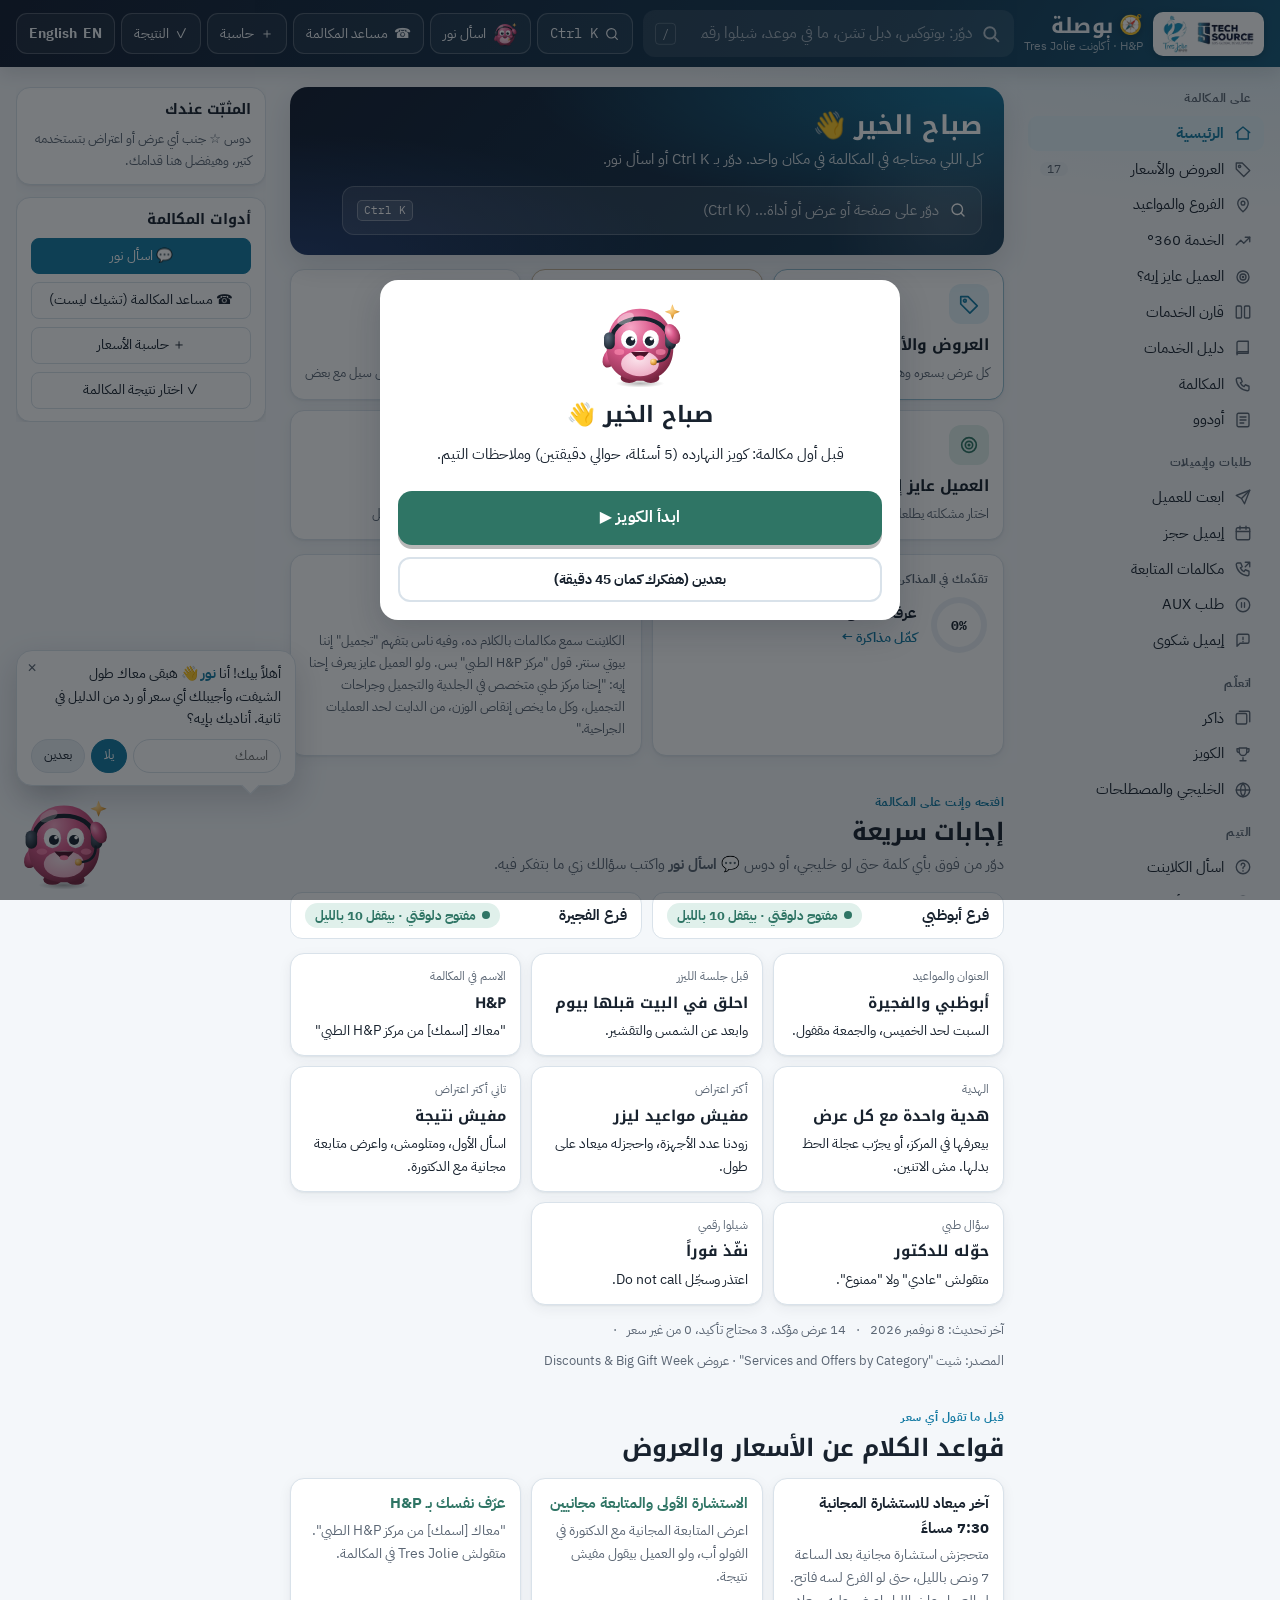
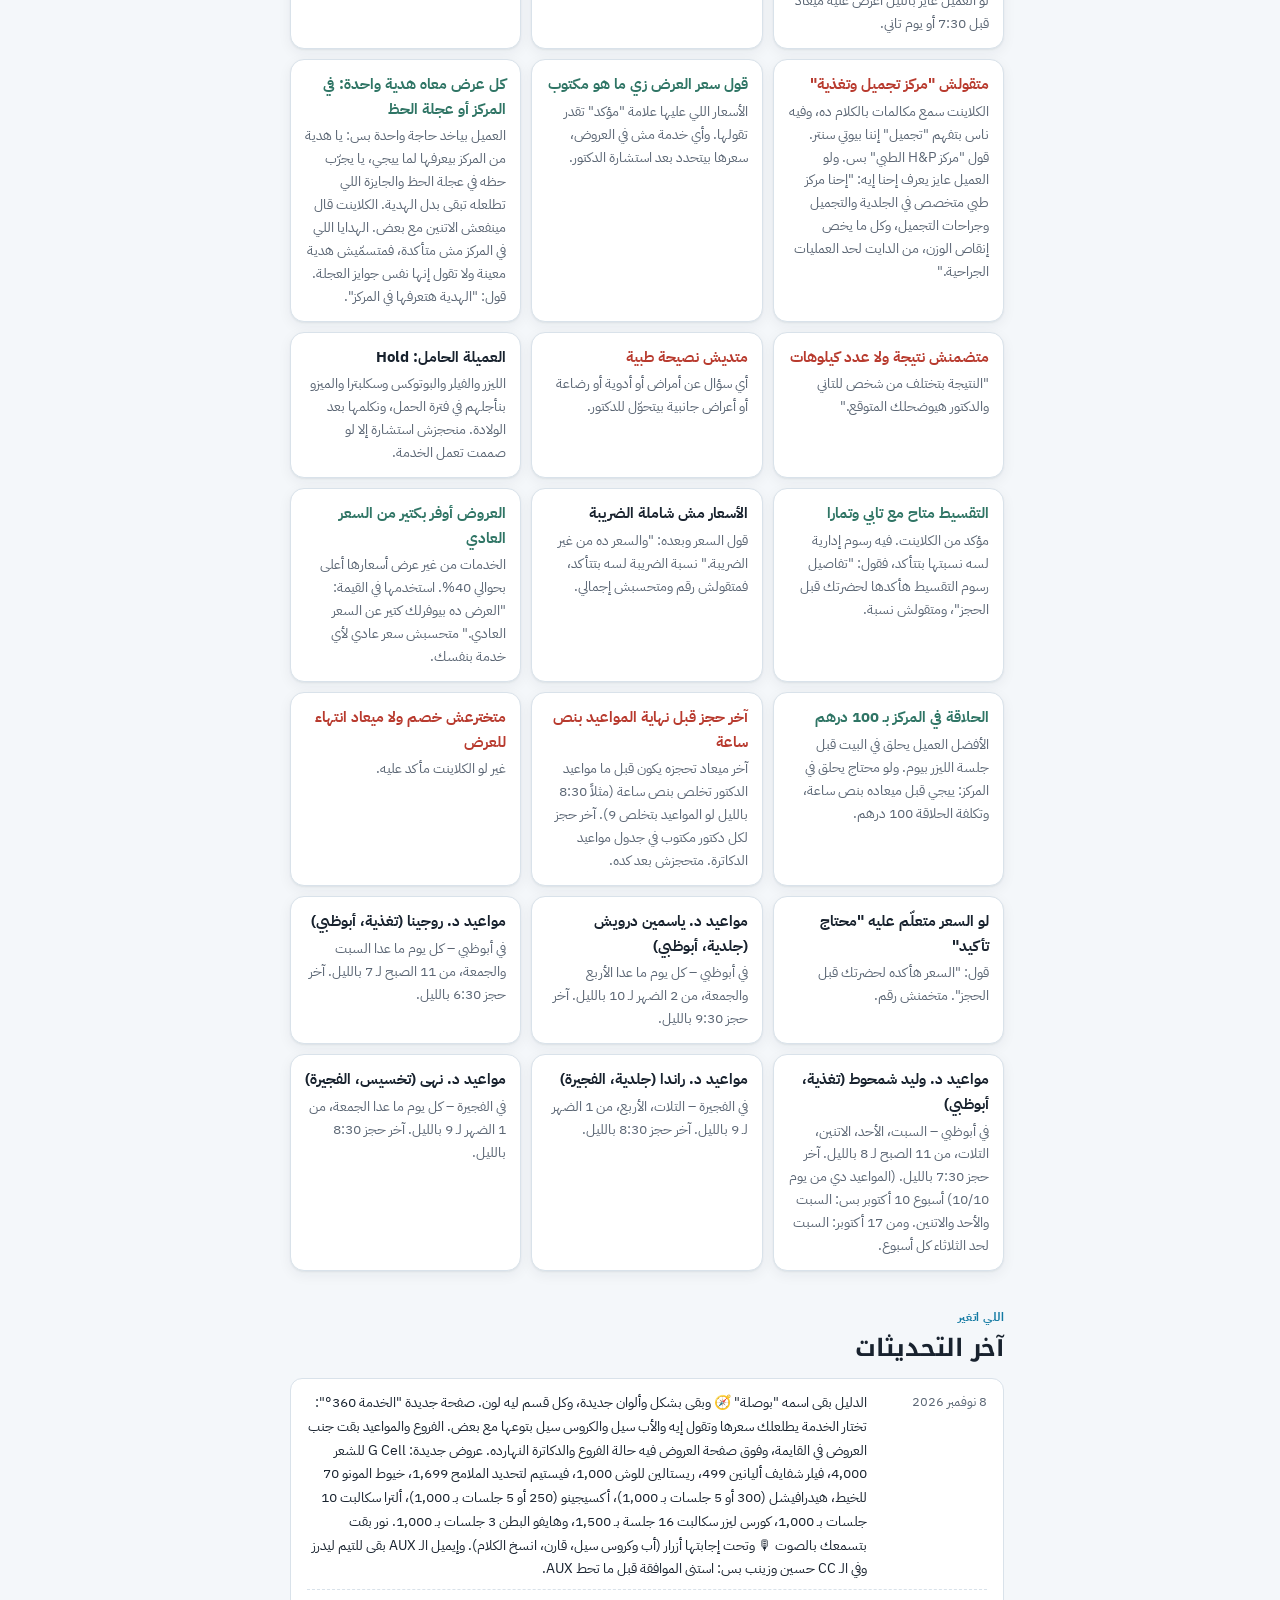
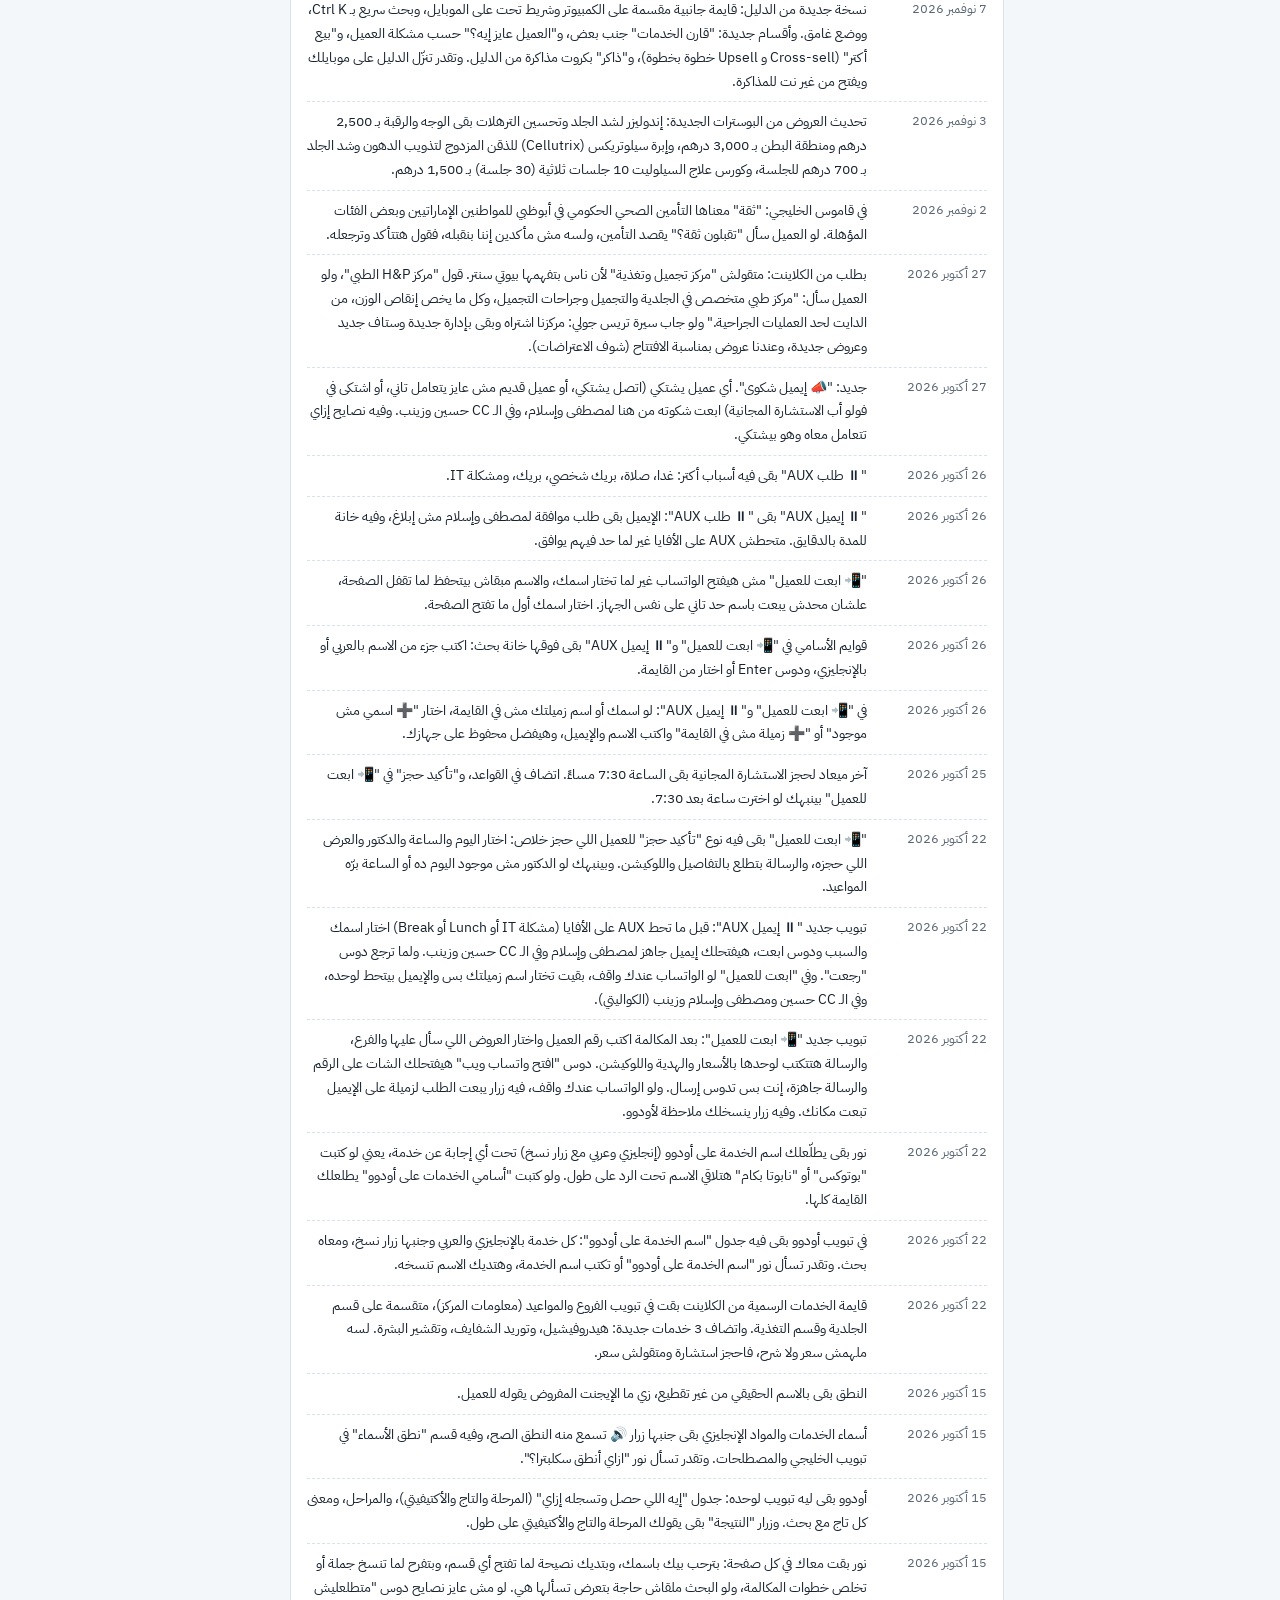
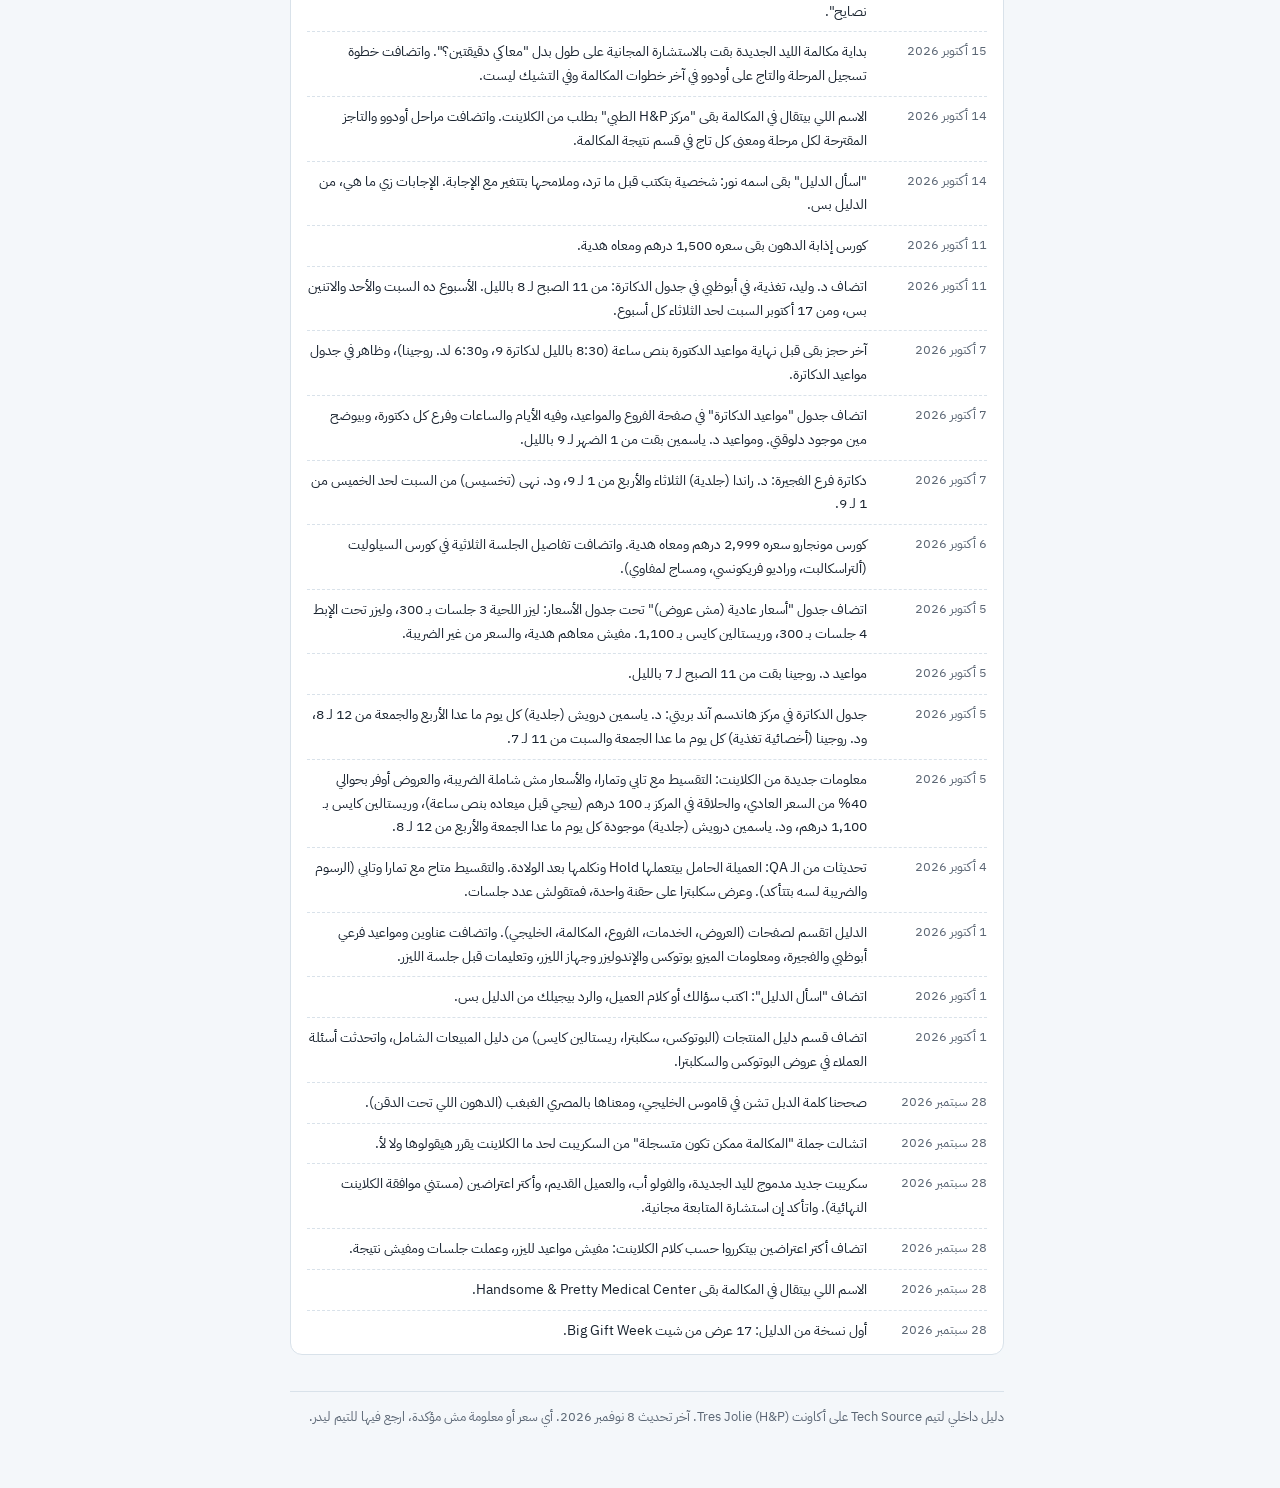
==== index.html @ 4a13b5c5 "WhatsApp gift block: drop the 'not both' line (the choice already says it) Co-Authored-By: Claude Op" ====
<!doctype html><html lang="ar"><head><meta charset="utf-8"><meta name="viewport" content="width=device-width,initial-scale=1,viewport-fit=cover"><meta name="robots" content="noindex,nofollow"><meta name="theme-color" content="#121D31"><link rel="manifest" href="manifest.webmanifest"><link rel="icon" href="img/icon-192.png"><link rel="apple-touch-icon" href="img/icon-192.png"><meta name="apple-mobile-web-app-capable" content="yes"><link rel="stylesheet" href="kb-plus.css"><script>try{var t=JSON.parse(localStorage.getItem("kp-theme")||"null");if(t==="light"||t==="dark")document.documentElement.setAttribute("data-theme",t)}catch(e){}</script><style>body{margin:0}img{max-width:100%}[hidden]{display:none!important}/* WhatsApp sender */
.wa-grid{display:grid;grid-template-columns:minmax(0,1fr) minmax(0,1fr);gap:18px;align-items:start}
@media (max-width:900px){.wa-grid{grid-template-columns:1fr}}
.wa-form,.wa-out{display:flex;flex-direction:column;gap:10px}
.wa-form label,.wa-out label{display:flex;flex-direction:column;gap:4px;font-size:13px;font-weight:600;color:var(--muted)}
.wa-form input,.wa-out input,.wa-out textarea{font:inherit;font-size:15px;color:var(--ink);background:var(--paper);border:1px solid var(--line);border-radius:10px;padding:9px 11px;width:100%;box-sizing:border-box}
.wa-out textarea{line-height:1.6;resize:vertical;min-height:260px}
.wa-row{display:grid;grid-template-columns:1fr auto;gap:10px;align-items:end}
.wa-desc{display:flex!important;flex-direction:row!important;align-items:center;gap:8px;font-weight:600;margin:10px 0 4px;cursor:pointer}.wa-desc input{width:18px;height:18px;margin:0;flex:none}
.wa-seg{display:inline-flex;border:1px solid var(--line);border-radius:10px;overflow:hidden}
.wa-seg button{border:0;background:transparent;padding:9px 12px;font:inherit;cursor:pointer;color:inherit}
.wa-seg button.on{background:var(--rose);color:#fff}
.wa-lbl{font-weight:700;margin-top:6px}
.wa-cat{display:flex;flex-direction:column;gap:4px}.wa-cat>span{font-size:12px;color:var(--muted)}
.wa-chips{display:flex;flex-wrap:wrap;gap:6px}
.wa-chips button{border:1px solid var(--line);background:var(--paper);color:inherit;border-radius:999px;padding:7px 12px;font:inherit;font-size:13px;cursor:pointer;min-height:36px}
.wa-chips button.on{background:var(--sage-soft);border-color:var(--sage);color:var(--sage);font-weight:700}
.wa-chips button.on::before{content:"✓ "}
.wa-acts{display:flex;flex-wrap:wrap;gap:8px}
.wa-go,.wa-go2{border:0;border-radius:10px;padding:11px 16px;font:inherit;font-weight:700;cursor:pointer;min-height:44px}
.wa-go{background:#25d366;color:#08331a}.wa-go2{background:var(--rose);color:#fff}
.wa-box{border:1px solid var(--line);border-radius:12px;padding:10px 12px;display:flex;flex-direction:column;gap:8px}
.wa-box summary{cursor:pointer}
.wa-note{font-size:13px;background:var(--soft);border-radius:8px;padding:8px 10px}
.wa-warn{color:var(--red);font-size:13px;font-weight:600}
.wa-warn[hidden]{display:none}
.wa-kind{align-self:flex-start}.wa-row2{grid-template-columns:1fr 1fr}
.wa-form input[type=date],.wa-form input[type=time]{min-height:42px}
.wa-need{border-color:#c0392b!important;box-shadow:0 0 0 3px rgba(192,57,43,.18)}
.team-q{font:inherit;font-size:14px;color:var(--ink);background:var(--paper);border:1px solid var(--line);border-radius:10px;padding:7px 11px;width:100%;margin:4px 0}
.wa-sel{font:inherit;font-size:15px;color:var(--ink);background:var(--paper);border:1px solid var(--line);border-radius:10px;padding:9px 11px;width:100%}
</style></head><body>
<title>بوصلة · H&amp;P</title>
<link rel="preconnect" href="https://fonts.googleapis.com">
<link rel="stylesheet" href="https://fonts.googleapis.com/css2?family=Noto+Kufi+Arabic:wght@500;700&family=IBM+Plex+Sans+Arabic:wght@400;500;700&family=IBM+Plex+Mono:wght@500;600&display=swap">
<style>
:root{
  --bg:#F5F6F8; --paper:#FFFFFF; --soft:#EFF1F4; --ink:#18222E; --muted:#5B6674; --line:#DADFE6;
  --rose:#A63D63; --rose-soft:#F8E6ED; --sage:#2F7565; --sage-soft:#E0F0EB; --amber:#A8660C; --amber-soft:#FCEFD8; --red:#B83A2E; --red-soft:#FBE3E0; --blue:#2C6395; --blue-soft:#E2EDF7;
  --head:#1D2B3A; --head2:#263849; --head-ink:#EEF2F6; --shadow:0 12px 32px rgba(20,30,45,.18);
  --hh:112px;
  --f:'IBM Plex Sans Arabic',system-ui,'Segoe UI',Tahoma,sans-serif; --d:'Noto Kufi Arabic','IBM Plex Sans Arabic',sans-serif; --m:'IBM Plex Mono',ui-monospace,Menlo,monospace;
}
@media (prefers-color-scheme: dark){:root:not([data-theme="light"]){color-scheme:dark;
  --bg:#10161D; --paper:#18212B; --soft:#1F2A36; --ink:#E6EBF0; --muted:#9AA6B3; --line:#2C3947;
  --rose:#E07BA0; --rose-soft:#3A2230; --sage:#5DC0A6; --sage-soft:#17332C; --amber:#E9AE52; --amber-soft:#3A2C15; --red:#EE7F73; --red-soft:#3C201D; --blue:#7DB3E6; --blue-soft:#1A2B3C; --head:#0B1117; --head2:#141E28; --head-ink:#E6EBF0; --shadow:0 12px 32px rgba(0,0,0,.5)}}
:root[data-theme="dark"]{color-scheme:dark;
  --bg:#10161D; --paper:#18212B; --soft:#1F2A36; --ink:#E6EBF0; --muted:#9AA6B3; --line:#2C3947;
  --rose:#E07BA0; --rose-soft:#3A2230; --sage:#5DC0A6; --sage-soft:#17332C; --amber:#E9AE52; --amber-soft:#3A2C15; --red:#EE7F73; --red-soft:#3C201D; --blue:#7DB3E6; --blue-soft:#1A2B3C; --head:#0B1117; --head2:#141E28; --head-ink:#E6EBF0; --shadow:0 12px 32px rgba(0,0,0,.5)}
*{box-sizing:border-box}
[hidden]{display:none!important}
body{background:var(--bg);color:var(--ink);font:15px/1.7 var(--f)}
button,input,select{font:inherit;color:inherit}
button{cursor:pointer}
:focus-visible{outline:3px solid var(--rose);outline-offset:2px}
.ltr{direction:ltr;unicode-bidi:isolate}
.m{font-family:var(--m);font-variant-numeric:tabular-nums}
h1,h2,h3{font-family:var(--d);text-wrap:balance;line-height:1.35}

/* ===== sticky header: search + section tabs (always visible) ===== */
.top{background:var(--head);color:var(--head-ink);position:sticky;top:env(safe-area-inset-top,0px);z-index:30}
.bar{max-width:1320px;margin:0 auto;padding:10px 16px;display:grid;gap:10px;grid-template-columns:auto minmax(0,1fr) auto;align-items:center}
@media (max-width:760px){.bar{grid-template-columns:minmax(0,1fr) auto}.brand{display:none!important}}
.brand{display:grid;line-height:1.25}
.brand b{font-family:var(--d);font-size:17px}
.brand span{font-size:12px;opacity:.7}
.sbox{position:relative}
.sbox input{width:100%;border:0;border-radius:10px;padding:10px 42px 10px 44px;background:rgba(255,255,255,.1);color:var(--head-ink);font-size:16px}
.sbox input::placeholder{color:rgba(238,242,246,.6)}
.sbox svg{position:absolute;right:14px;top:50%;transform:translateY(-50%);opacity:.7}
.sbox kbd{position:absolute;left:12px;top:50%;transform:translateY(-50%);font-family:var(--m);font-size:12px;border:1px solid rgba(255,255,255,.3);border-radius:4px;padding:0 6px;opacity:.7}
.results{position:absolute;inset-inline:0;top:calc(100% + 6px);background:var(--paper);color:var(--ink);border:1px solid var(--line);border-radius:10px;box-shadow:var(--shadow);max-height:60vh;overflow-y:auto;z-index:40}
.results button{display:grid;gap:1px;width:100%;text-align:start;background:none;border:0;border-bottom:1px solid var(--line);padding:10px 14px}
.results button:hover,.results button.on{background:var(--soft)}
.results .sec{font-size:11.5px;color:var(--rose);font-weight:700}
.results .snip{font-size:13px;color:var(--muted)}
.tools{display:flex;gap:6px}
.tbtn{border:1px solid rgba(255,255,255,.22);background:rgba(255,255,255,.06);color:var(--head-ink);border-radius:9px;padding:8px 12px;font-size:14px;white-space:nowrap;display:flex;gap:6px;align-items:center}
.tbtn:hover{background:rgba(255,255,255,.14)}
.tbtn.on{background:var(--rose);border-color:var(--rose);color:#fff}
@media (max-width:760px){.tbtn .t{display:none}}
.tabs{background:var(--head2);border-top:1px solid rgba(255,255,255,.08)}
.tabs-in{max-width:1320px;margin:0 auto;display:flex;gap:2px;overflow-x:auto;scrollbar-width:none;padding-inline:12px}
.tabs-in::-webkit-scrollbar{display:none}
@media (min-width:760px){.tabs-in{flex-wrap:wrap;overflow-x:visible;row-gap:0}}
@media (max-width:759px){.tabs-in{-webkit-mask-image:linear-gradient(to right,transparent 0,#000 18px,#000 calc(100% - 18px),transparent 100%);mask-image:linear-gradient(to right,transparent 0,#000 18px,#000 calc(100% - 18px),transparent 100%)}}
.tabs a{color:var(--head-ink);opacity:.72;text-decoration:none;padding:8px 12px 9px;white-space:nowrap;font-size:14px;border-bottom:3px solid transparent}
.tabs a:hover{opacity:1}
.tabs a.on{opacity:1;border-bottom-color:var(--rose);font-weight:700}
.tabs .cnt{font-family:var(--m);font-size:11.5px;opacity:.7;margin-inline-start:4px}

/* ===== layout ===== */
.wrap{max-width:1320px;margin:0 auto;padding-block:20px 60px;padding-inline:16px;display:grid;grid-template-columns:minmax(0,1fr) 250px;gap:24px;align-items:start}
.wrap.drawer-open{grid-template-columns:minmax(0,1fr) 380px}
@media (max-width:1080px){.wrap,.wrap.drawer-open{grid-template-columns:1fr}}
main{display:grid;gap:36px;min-width:0;order:1}
aside.rail{order:2;position:sticky;top:calc(var(--hh) + 12px + env(safe-area-inset-top,0px));max-height:calc(100vh - var(--hh) - 24px);overflow-y:auto;display:grid;gap:12px;align-content:start}
@media (max-width:1080px){aside.rail{position:fixed;inset:auto 0 0 0;top:auto;max-height:78vh;z-index:35;background:var(--bg);border-top:1px solid var(--line);box-shadow:var(--shadow);border-radius:14px 14px 0 0;padding:12px 16px calc(12px + env(safe-area-inset-bottom,0px))}
  aside.rail.closed{display:none}}
.panel{background:var(--paper);border:1px solid var(--line);border-radius:12px;padding:12px 14px;display:grid;gap:8px}
.panel h3{margin:0;font-size:14.5px}
.pins a{display:flex;justify-content:space-between;gap:8px;color:var(--ink);text-decoration:none;font-size:14px;padding:4px 0;border-bottom:1px dashed var(--line)}
.pins a:last-child{border-bottom:0}
.pins .p{font-family:var(--m);font-size:12.5px;color:var(--muted);white-space:nowrap}
section{display:grid;gap:14px;scroll-margin-top:calc(var(--hh) + 16px)}
.sh{display:grid;gap:4px}
.sh h2{margin:0;font-size:22px}
.sh p{margin:0;color:var(--muted);max-width:75ch}
.eyebrow{font-size:12px;font-weight:700;letter-spacing:.04em;color:var(--rose)}

/* quick answers */
.quick{display:grid;gap:10px;grid-template-columns:repeat(auto-fit,minmax(200px,1fr))}
.qa-card{background:var(--paper);border:1px solid var(--line);border-radius:12px;padding:12px 14px;display:grid;gap:4px;text-align:start;align-content:start}
.qa-card:hover{border-color:var(--rose)}
.qa-card .k{font-size:12px;color:var(--muted)}
.qa-card b{font-family:var(--d);font-size:15px}
.qa-card span{font-size:13.5px}
.meta{display:flex;gap:10px;flex-wrap:wrap;font-size:12.5px;color:var(--muted)}

.ib.say{padding:2px 7px;line-height:1.2;vertical-align:middle}
.tagrow{display:flex;flex-wrap:wrap;gap:4px}.c-tag{background:var(--blue-soft);color:var(--blue)}.c-stage{background:var(--sage-soft);color:var(--sage);white-space:nowrap}
.odt td{vertical-align:top}.tagf{width:100%;max-width:340px;margin:0 0 8px;padding:8px 12px;border:1px solid var(--line);border-radius:10px;background:var(--paper);color:var(--ink);font:inherit}
.dcard{display:grid;gap:6px;margin-top:8px}.dcard .dr{display:flex;gap:8px;align-items:baseline;flex-wrap:wrap}.dcard .dr>span{color:var(--muted);font-size:13px;min-width:74px}.dcard em{font-style:normal;font-weight:600;font-size:14px;font-family:inherit}
.chip{display:inline-flex;align-items:center;gap:4px;padding:1px 9px;border-radius:12px;font-size:12px;font-weight:500;white-space:nowrap}
.c-ok{background:var(--sage-soft);color:var(--sage)}
.c-warn{background:var(--amber-soft);color:var(--amber)}
.c-no{background:var(--red-soft);color:var(--red)}
.c-cat{background:var(--soft);color:var(--muted)}

.rules{display:grid;gap:10px;grid-template-columns:repeat(auto-fit,minmax(220px,1fr))}
.rule{background:var(--paper);border:1px solid var(--line);border-radius:10px;padding:12px 14px;display:grid;gap:4px;align-content:start}
.rule b{font-size:14.5px}
.rule span{font-size:13.5px;color:var(--muted)}
.rule.no b{color:var(--red)}
.rule.yes b{color:var(--sage)}

.filters{display:flex;gap:6px;flex-wrap:wrap}
.filters button{border:1px solid var(--line);background:var(--paper);border-radius:16px;padding:4px 12px;font-size:13.5px}
.filters button.on{background:var(--ink);color:var(--paper);border-color:var(--ink)}
.offers{display:grid;gap:12px}
.offer{background:var(--paper);border:1px solid var(--line);border-radius:12px;overflow:hidden;scroll-margin-top:calc(var(--hh) + 16px)}
.flash{box-shadow:0 0 0 3px var(--rose)!important}
.ohead{display:grid;grid-template-columns:minmax(0,1fr) auto;gap:12px;padding:14px 16px;align-items:start}
.ohead .tt{display:grid;gap:2px;cursor:pointer;text-align:start;background:none;border:0;padding:0}
.ohead h3{margin:0;font-size:17px}
.ohead .en{font-size:12.5px;color:var(--muted);text-align:right}
.ohead .chips{display:flex;gap:6px;flex-wrap:wrap;margin-top:6px}
.price{text-align:end;display:grid;gap:4px;justify-items:end}
.price .v{font-family:var(--m);font-size:20px;font-weight:600;white-space:nowrap}
.price .v small{font-size:12px;color:var(--muted);font-weight:500}
.price .n{font-size:12px;color:var(--muted);max-width:210px}
.price .acts{display:flex;gap:4px}
.ib{border:1px solid var(--line);background:var(--paper);border-radius:7px;padding:2px 8px;font-size:12.5px;display:inline-flex;gap:4px;align-items:center}
.ib:hover{border-color:var(--rose)}
.ib.on{background:var(--amber-soft);border-color:var(--amber);color:var(--amber)}
.obody{border-top:1px solid var(--line);padding:14px 16px;display:grid;gap:14px}
.two{display:grid;gap:14px;grid-template-columns:minmax(0,1fr) minmax(0,1fr)}
@media (max-width:700px){.two{grid-template-columns:1fr}}
.lbl{font-size:12px;font-weight:700;color:var(--muted);letter-spacing:.03em}
.say{background:var(--sage-soft);border-radius:10px;padding:10px 12px;display:grid;gap:6px}
.say p{margin:0;font-size:15.5px}
.say .row{display:flex;justify-content:space-between;align-items:center;gap:8px}
.copy{border:1px solid var(--line);background:var(--paper);border-radius:6px;padding:1px 9px;font-size:12px}
.caution{background:var(--amber-soft);border-radius:10px;padding:10px 12px;font-size:14px}
.caution.no{background:var(--red-soft)}
.qa{display:grid;gap:8px}
.qa div{display:grid;gap:2px}
.qa .q{font-weight:500}
.qa .q::before{content:"العميل: ";color:var(--muted);font-weight:400;font-size:13px}
.qa .a::before{content:"إنت: ";color:var(--sage);font-weight:700;font-size:13px}
.src{font-size:12px;color:var(--muted)}

.tw{overflow-x:auto;background:var(--paper);border:1px solid var(--line);border-radius:12px}
table{border-collapse:collapse;width:100%;font-size:14px}
th{background:var(--soft);color:var(--muted);font-weight:500;text-align:start;padding:9px 12px;white-space:nowrap}
td{padding:9px 12px;border-top:1px solid var(--line);vertical-align:top}
td.m{white-space:nowrap}

.flows{display:grid;gap:12px;grid-template-columns:repeat(auto-fit,minmax(300px,1fr))}
.flow{background:var(--paper);border:1px solid var(--line);border-radius:12px;padding:14px 16px;display:grid;gap:8px;align-content:start;scroll-margin-top:calc(var(--hh) + 16px)}
.flow h3{margin:0;font-size:16px;display:flex;justify-content:space-between;gap:8px;align-items:center}
.flow ol{margin:0;padding-inline-start:20px;display:grid;gap:6px}
.flow li::marker{font-family:var(--m);color:var(--rose)}
.line{display:block;background:var(--soft);border-radius:6px;padding:2px 8px;margin-top:3px;font-size:14px}

.objs{display:grid;gap:10px}
.obj{background:var(--paper);border:1px solid var(--line);border-radius:12px;padding:12px 16px;display:grid;gap:8px;grid-template-columns:minmax(0,.8fr) minmax(0,1.4fr);align-items:start;scroll-margin-top:calc(var(--hh) + 16px)}
@media (max-width:700px){.obj{grid-template-columns:1fr}}
.obj.hot{border-color:var(--amber);box-shadow:inset -4px 0 0 var(--amber)}
.obj .cq{font-family:var(--d);font-size:15.5px;display:grid;gap:4px;justify-items:start}
.obj .cq small{font-family:var(--f);font-size:12px;color:var(--muted)}
.obj .ans{display:grid;gap:6px}
.obj .avoid{font-size:13.5px;color:var(--red)}
ol.steps{margin:0;padding-inline-start:20px;display:grid;gap:3px;font-size:14px}

.gl{display:grid;gap:8px;grid-template-columns:repeat(auto-fill,minmax(200px,1fr))}
.g{background:var(--paper);border:1px solid var(--line);border-radius:10px;padding:10px 12px;display:grid;gap:2px}
.g b{font-family:var(--d);font-size:16px}
.g span{font-size:14px}
.g i{font-style:normal;font-size:12.5px;color:var(--muted);text-align:right}
.todo{background:var(--paper);border:1px solid var(--line);border-radius:12px;padding:6px 16px 6px 36px;margin:0}
.todo li{padding:8px 0;border-bottom:1px dashed var(--line)}
.todo li:last-child{border-bottom:0}
.log{display:grid;gap:0;background:var(--paper);border:1px solid var(--line);border-radius:12px;padding:4px 16px}
.log div{display:grid;grid-template-columns:110px minmax(0,1fr);gap:10px;padding:8px 0;border-bottom:1px dashed var(--line);font-size:14px}
.log div:last-child{border-bottom:0}
.log span{color:var(--muted);font-size:13px}
.prod{background:var(--paper);border:1px solid var(--line);border-radius:12px;overflow:hidden;scroll-margin-top:calc(var(--hh) + 16px)}
.phead{display:flex;justify-content:space-between;gap:12px;flex-wrap:wrap;padding:14px 16px;background:var(--soft);border-bottom:1px solid var(--line)}
.phead h3{margin:0;font-size:19px}
.phead .en{display:block;font-size:12.5px;color:var(--muted);text-align:right}
.pchips{display:flex;gap:6px;flex-wrap:wrap;align-items:flex-start}
.pchips a{text-decoration:none;color:var(--ink)}
.pbody{padding:14px 16px;display:grid;gap:14px}
.pp{margin:2px 0 0}
ul.tick{margin:2px 0 0;padding-inline-start:18px;display:grid;gap:2px}
.facts2{margin:2px 0 0;display:grid;gap:8px;grid-template-columns:repeat(auto-fit,minmax(220px,1fr))}
.facts2 div{background:var(--blue-soft);border-radius:10px;padding:8px 12px}
.facts2 dt{font-weight:700;font-size:13.5px}
.facts2 dd{margin:0;font-size:14.5px}
.phr{display:grid;gap:8px}
.phr .say .row{justify-content:flex-end}
.chat{display:grid;gap:8px}
.chatlog{display:grid;gap:10px;align-content:start;max-height:min(58vh,560px);overflow-y:auto;padding:2px}
@media (max-width:1080px){.chatlog{max-height:48vh}}
.cm{border-radius:12px;padding:9px 12px;font-size:14.5px;display:grid;gap:6px;max-width:100%}
.cm.u{justify-self:end;background:var(--rose);color:#fff;border-end-end-radius:3px;max-width:85%}
.cm.b{justify-self:start;background:var(--soft);border-end-start-radius:3px}
.cm .say{background:var(--paper)}
.cm .say p{font-size:14.5px}
.cm .pr{font-family:var(--m);font-size:20px;font-weight:600}
.cm .pr small{font-size:12px;color:var(--muted)}
.cm .hd{font-family:var(--d);font-weight:700;font-size:15px;display:flex;gap:6px;flex-wrap:wrap;align-items:center}
.cm ul,.cm ol{margin:0;padding-inline-start:18px;display:grid;gap:2px}
.cm .no{color:var(--red);font-size:13.5px}
.cm .warn{background:var(--amber-soft);border-radius:8px;padding:6px 10px;font-size:13.5px}
.cm .acts{display:flex;gap:6px;flex-wrap:wrap}
.chips2{display:flex;gap:6px;flex-wrap:wrap}
.chips2 button{border:1px solid var(--line);background:var(--paper);border-radius:14px;padding:3px 10px;font-size:13px;text-align:start}
.chips2 button:hover{border-color:var(--rose)}
.cin{display:flex;gap:6px}
.csug{border:1px solid var(--line);border-radius:10px;background:var(--paper);margin-bottom:6px;max-height:240px;overflow:auto;display:grid}
.csug[hidden]{display:none}
.csug .csh{font-size:12px;color:var(--muted);padding:6px 10px 2px}
.csug button{all:unset;cursor:pointer;padding:7px 10px;font-size:14px;display:flex;gap:8px;align-items:baseline;border-top:1px solid var(--line)}
.csug button:hover,.csug button.on{background:var(--soft)}
.csug .sec{font-size:11.5px;color:var(--rose);white-space:nowrap}
.cin input{flex:1;min-width:0;border:1px solid var(--line);border-radius:10px;padding:8px 10px;background:var(--paper);font-size:15px}
.doctab th,.doctab td{text-align:center}
.doctab td:first-child,.doctab th:first-child{text-align:start}
.doctab .dday{min-width:34px;font-size:13px;padding-inline:4px}
.doctab td:first-child{white-space:nowrap}
.doctab .dhrs{white-space:nowrap}
.doctab .ddays{display:none}
.doctab .dexc{outline:2px dashed var(--rose);outline-offset:-4px}
.dnote{font-size:12px;color:var(--muted);font-weight:400;white-space:normal}
.doctab th.dday small{font-weight:400;color:var(--muted)}
.doctab .dlast{white-space:nowrap;font-weight:700;color:var(--rose)}
.doctab .bstat{white-space:normal;text-align:start}
.doctab td:last-child{min-width:150px}
.doctab th,.doctab td{padding-inline:8px}
.doctab .lbl-m{display:none}
@media (max-width:760px){.doctab{min-width:0!important;width:100%}.doctab thead{display:none}.doctab .dday{display:none}.doctab tr{display:grid;grid-template-columns:auto 1fr;gap:4px 10px;padding:12px;border-bottom:1px solid var(--line)}.doctab td{display:block;border:0!important;padding:0!important;text-align:start!important}.doctab td:first-child{grid-column:1/-1;font-size:16px}.doctab .ddays{display:block;grid-column:1/-1;color:var(--muted)}.doctab .dhrs{font-weight:700}.doctab .lbl-m{display:inline;font-weight:400;color:var(--muted)}.doctab td:last-child{grid-column:1/-1}}
.doctab .dday.today{background:var(--soft)}
.doctab th.dday.today{color:var(--rose)}
.dok{color:var(--sage);font-size:15px}
.doff{color:var(--muted)}
.branches{display:grid;gap:12px;grid-template-columns:repeat(auto-fit,minmax(320px,1fr))}
.branch{background:var(--paper);border:1px solid var(--line);border-radius:12px;overflow:hidden;scroll-margin-top:calc(var(--hh) + 16px)}
.bhead{display:flex;justify-content:space-between;gap:10px;flex-wrap:wrap;padding:14px 16px;background:var(--soft);border-bottom:1px solid var(--line)}
.bhead h3{margin:2px 0 0;font-size:18px}
.bhead .en{display:block;font-size:12.5px;color:var(--muted);text-align:right}
.bbody{padding:14px 16px;display:grid;gap:12px}
.bstat{display:inline-flex;align-items:center;gap:6px;font-size:12.5px;font-weight:700;border-radius:14px;padding:2px 10px;white-space:nowrap;align-self:flex-start}
.bstat::before{content:"";width:8px;height:8px;border-radius:50%;background:currentColor}
.bstat.on{background:var(--sage-soft);color:var(--sage)}
.bstat.off{background:var(--soft);color:var(--muted)}
table.hours{border-collapse:collapse;font-size:14px;width:auto}
table.hours td{padding:4px 0;border:0;padding-inline-end:18px}
.small{font-size:13px}
a.ib{color:var(--ink);text-decoration:none}
.bphoto{margin:0;display:grid;gap:4px}
.bphoto img{width:100%;height:auto;border-radius:10px;border:1px solid var(--line)}
.bphoto figcaption{font-size:12.5px;color:var(--muted)}
.bstrip{display:grid;gap:10px;grid-template-columns:repeat(auto-fit,minmax(240px,1fr))}
.bmini{display:flex;justify-content:space-between;align-items:center;gap:8px;flex-wrap:wrap;background:var(--paper);border:1px solid var(--line);border-radius:12px;padding:10px 14px;text-align:start}
.bmini:hover{border-color:var(--rose)}
ol.tline2{margin:2px 0 0;padding:0;list-style:none;display:grid;gap:0;border-inline-start:3px solid var(--rose-soft)}
ol.tline2 li{display:grid;gap:1px;padding:6px 14px;position:relative}
ol.tline2 li::before{content:"";position:absolute;right:-7px;top:12px;width:11px;height:11px;border-radius:50%;background:var(--rose)}
ol.tline2 b{font-size:14px}
.foot{font-size:12.5px;color:var(--muted);border-top:1px solid var(--line);padding-top:14px}

/* ===== assistant drawer tools ===== */
.dtabs{display:flex;gap:4px;background:var(--soft);border-radius:10px;padding:3px}
.dtabs button{flex:1;border:0;background:none;border-radius:8px;padding:6px 4px;font-size:13.5px}
.dtabs button.on{background:var(--paper);box-shadow:0 1px 3px rgba(0,0,0,.12);font-weight:700}
.dhead{display:flex;justify-content:space-between;align-items:center;gap:8px}
.dhead b{font-family:var(--d)}
.x{border:0;background:none;font-size:22px;line-height:1;color:var(--muted)}
.sel{border:1px solid var(--line);border-radius:8px;padding:6px 10px;background:var(--paper);width:100%}
.prog{height:6px;background:var(--line);border-radius:4px;overflow:hidden}
.prog i{display:block;height:100%;background:var(--sage);transition:width .2s}
.ck{display:grid;gap:2px}
.ck label{display:grid;grid-template-columns:20px minmax(0,1fr);gap:8px;align-items:start;padding:5px 4px;border-radius:6px;font-size:14px;cursor:pointer}
.ck label:hover{background:var(--soft)}
.ck input{accent-color:var(--sage);margin-top:4px}
.ck label.done span{color:var(--muted);text-decoration:line-through}
.ck .say-sm{display:block;font-size:13px;color:var(--sage);text-decoration:none!important}
.ck h4{margin:8px 0 2px;font-size:12.5px;color:var(--rose)}
.timer{font-family:var(--m);font-size:18px}
.qrow{display:grid;grid-template-columns:minmax(0,1fr) auto;gap:8px;align-items:center;padding:6px 0;border-bottom:1px dashed var(--line);font-size:14px}
.qrow:last-child{border-bottom:0}
.qrow .p{font-family:var(--m);font-size:13px;color:var(--muted)}
.step{display:flex;align-items:center;gap:4px}
.step button{width:26px;height:26px;border-radius:6px;border:1px solid var(--line);background:var(--paper);line-height:1}
.step .n{font-family:var(--m);min-width:18px;text-align:center}
.total{display:flex;justify-content:space-between;align-items:baseline;border-top:2px solid var(--ink);padding-top:8px}
.total .v{font-family:var(--m);font-size:22px;font-weight:600}
.warnlist{font-size:13px;background:var(--amber-soft);border-radius:8px;padding:8px 10px}
.wiz{display:grid;gap:10px}
.wiz .q{font-family:var(--d);font-size:16px}
.wiz .opts{display:grid;gap:6px}
.wiz .opts button{text-align:start;border:1px solid var(--line);background:var(--paper);border-radius:9px;padding:9px 12px}
.wiz .opts button:hover{border-color:var(--rose)}
.wiz .res{background:var(--sage-soft);border-radius:10px;padding:12px;display:grid;gap:6px}
.wiz .res b{font-family:var(--m);font-size:15px}
.crumbs{font-size:12.5px;color:var(--muted)}
.btn{border:1px solid var(--line);background:var(--paper);border-radius:8px;padding:6px 12px;font-size:13.5px}
.btn.pri{background:var(--rose);border-color:var(--rose);color:#fff}
.tbtn.lang{text-decoration:none;font-weight:700}
.fab{position:fixed;left:16px;bottom:calc(16px + env(safe-area-inset-bottom,0px));z-index:34;border:0;border-radius:24px;background:var(--rose);color:#fff;padding:10px 16px;box-shadow:var(--shadow);display:none;font-weight:500}
@media (max-width:1080px){.fab{display:block}}
.totop{position:fixed;right:16px;bottom:calc(16px + env(safe-area-inset-bottom,0px));z-index:33;width:42px;height:42px;border-radius:50%;border:1px solid var(--line);background:var(--paper);box-shadow:var(--shadow)}
.toast{position:fixed;left:50%;bottom:calc(76px + env(safe-area-inset-bottom,0px));transform:translateX(-50%);background:var(--ink);color:var(--paper);padding:8px 16px;border-radius:8px;z-index:50;font-size:14px}
@media (prefers-reduced-motion:reduce){*{scroll-behavior:auto!important;transition:none!important}}
/* ===== Noor: the chatbot's character ===== */
.noor{display:block;width:100%;height:100%;overflow:visible}
.noor g,.noor ellipse,.noor path,.noor circle,.noor rect{transform-box:view-box}
.noor .bob{transform-origin:50px 94px;animation:noorBob 2.8s ease-in-out infinite}
.noor .sh{transform-origin:50px 95px;animation:noorShadow 2.8s ease-in-out infinite}
.noor .eyes{transform-origin:50px 47px;animation:noorBlink 4.6s infinite}
.noor .face{transform-origin:50px 60px}
.noor .armL{transform-origin:22px 60px}.noor .armR{transform-origin:78px 60px}
.noor.m-happy .armR{animation:noorWave 1s ease-in-out 3}
.noor.m-happy .spark{transform-origin:86px 16px;animation:noorSpark 2.4s ease-in-out infinite}
.noor.m-think .face{animation:noorTilt 2.4s ease-in-out infinite alternate}
.noor.m-think .pup{animation:noorLook 1.4s ease-in-out infinite alternate}
.noor.m-think .dot{animation:noorDot 1.2s ease-in-out infinite}.noor.m-think .dot:nth-of-type(2){animation-delay:.2s}.noor.m-think .dot:nth-of-type(3){animation-delay:.4s}
.noor.m-unsure .face{animation:noorShake .5s ease-in-out 2}
.noor.m-unsure .armL,.noor.m-unsure .armR{animation:noorShrug 1.8s ease-in-out infinite}
.noor.m-unsure .drop{animation:noorDrop 2.2s ease-in infinite}
.noor.m-care .prop{transform-origin:50px 76px;animation:noorPulse 1.6s ease-in-out infinite}
.noor.m-care .face{animation:noorTilt 3.2s ease-in-out infinite alternate}
.chatlog .cmrow:last-child .noor .bob{animation:noorJump .7s cubic-bezier(.3,1.6,.5,1),noorBob 2.8s ease-in-out .7s infinite}
.chatlog .cmrow:not(:last-child) .noor *{animation:none!important}
@keyframes noorBob{0%,100%{transform:none}50%{transform:translateY(-3px) scale(1.015,.985)}}
@keyframes noorShadow{0%,100%{transform:none;opacity:1}50%{transform:scaleX(.88);opacity:.75}}
@keyframes noorJump{0%{transform:translateY(0) scale(1.08,.9)}40%{transform:translateY(-12px) scale(.95,1.06)}75%{transform:translateY(0) scale(1.06,.94)}100%{transform:none}}
@keyframes noorBlink{0%,92%,100%{transform:scaleY(1)}95%{transform:scaleY(.1)}}
@keyframes noorWave{0%,100%{transform:rotate(0)}25%{transform:rotate(-22deg)}75%{transform:rotate(14deg)}}
@keyframes noorTilt{from{transform:rotate(-4deg)}to{transform:rotate(4deg)}}
@keyframes noorLook{from{transform:translate(-1.5px,-2px)}to{transform:translate(1.8px,-2.5px)}}
@keyframes noorShake{0%,100%{transform:none}25%{transform:translateX(-3px) rotate(-3deg)}75%{transform:translateX(3px) rotate(3deg)}}
@keyframes noorShrug{0%,100%{transform:none}50%{transform:translateY(-3px)}}
@keyframes noorDrop{0%{transform:translateY(-2px);opacity:0}30%{opacity:1}100%{transform:translateY(6px);opacity:0}}
@keyframes noorPulse{0%,100%{transform:scale(1)}50%{transform:scale(1.1)}}
@keyframes noorSpark{0%,100%{transform:scale(.7) rotate(0);opacity:.6}50%{transform:scale(1.1) rotate(20deg);opacity:1}}
.av{flex:none;display:inline-block;width:38px;height:38px}
.av.lg{width:56px;height:56px}
.noorhero{width:120px;height:120px;margin:2px auto 6px}
.noorhead{align-items:center}
.noorhead .who{display:flex;gap:10px;align-items:center;min-width:0}
.noorhead .who b{display:block;font-family:var(--d);font-size:17px;line-height:1.2}
.noorhead .st{display:flex;gap:6px;align-items:center;font-size:12.5px;color:var(--muted);line-height:1.3}
.noorhead .st i{width:8px;height:8px;border-radius:50%;background:var(--sage);flex:none;box-shadow:0 0 0 3px var(--sage-soft)}
.chat,.chatlog{grid-template-columns:minmax(0,1fr)}
.cmrow{display:flex;gap:8px;align-items:flex-end;justify-self:start;max-width:100%;min-width:0}
.cmrow .cm{min-width:0}
.cm{animation:noorPop .22s ease-out}
@keyframes noorPop{from{opacity:0;transform:translateY(6px) scale(.98)}to{opacity:1;transform:none}}
.cm .lead{font-weight:700;color:var(--rose);font-size:13.5px}
.cm.typing{display:flex;gap:5px;padding:12px 14px}
.cm.typing i{width:7px;height:7px;border-radius:50%;background:var(--muted);animation:noorDot 1s infinite}
.cm.typing i:nth-child(2){animation-delay:.15s}.cm.typing i:nth-child(3){animation-delay:.3s}
@keyframes noorDot{0%,60%,100%{opacity:.3;transform:none}30%{opacity:1;transform:translateY(-4px)}}
.fab.noorfab{display:none;align-items:center;gap:8px;padding:6px 16px 6px 8px;border-radius:30px}
[dir=rtl] .fab.noorfab{padding:6px 8px 6px 16px}
@media (max-width:1080px){.fab.noorfab{display:flex}}
.fab.noorfab .av{width:40px;height:40px;margin:-8px 0 -4px}
.fab.noorfab{animation:noorWave 1.6s ease-in-out 1.2s 2}
@keyframes noorWave{0%,100%{transform:none}25%{transform:translateY(-4px)}50%{transform:none}75%{transform:translateY(-2px)}}
.tbtn .av{width:26px;height:26px;margin:-4px 0}
@media (prefers-reduced-motion:reduce){.noor *,.cm,.fab.noorfab,.cm.typing i{animation:none!important}}
/* Noor buddy: always-on floating mascot */
.buddy{position:fixed;inset-inline-start:16px;bottom:calc(10px + env(safe-area-inset-bottom,0px));z-index:36;display:flex;flex-direction:column;align-items:flex-start;pointer-events:none}
.buddy>*{pointer-events:auto}
.buddy[hidden]{display:none!important}
.bbody{width:96px;height:96px;padding:0;border:0;background:none;cursor:pointer;animation:buddyIn .9s cubic-bezier(.3,1.5,.5,1) both;-webkit-tap-highlight-color:transparent}
.bbody:focus-visible{outline:3px solid var(--rose);outline-offset:2px;border-radius:50%}
.bbody.jump .noor .bob{animation:noorJump .7s cubic-bezier(.3,1.6,.5,1)}
.bbody:hover .noor.m-happy .armR{animation:noorWave 1s ease-in-out infinite}
.bbody .noor .zz{animation:noorZ 2.4s ease-in-out infinite;transform-origin:80px 20px}
.bbody .noor .zz+.zz{animation-delay:1.2s}
@keyframes noorZ{0%{opacity:0;transform:translate(0,4px) scale(.6)}40%{opacity:1}100%{opacity:0;transform:translate(6px,-10px) scale(1.1)}}
@keyframes buddyIn{from{opacity:0;transform:translateY(60px) scale(.6)}to{opacity:1;transform:none}}
.bbub{position:relative;max-width:min(280px,calc(100vw - 32px));margin-bottom:8px;background:var(--paper);color:var(--ink);border:1px solid var(--line);border-radius:16px;padding:12px 14px 12px;box-shadow:var(--shadow);font-size:14px;line-height:1.6;animation:bubIn .35s cubic-bezier(.3,1.5,.5,1);transform-origin:bottom}
[dir=rtl] .bbub{transform-origin:bottom right}
.bbub:after{content:"";position:absolute;bottom:-7px;inset-inline-start:38px;width:12px;height:12px;background:var(--paper);border-right:1px solid var(--line);border-bottom:1px solid var(--line);transform:rotate(45deg)}
.bbub b{color:var(--rose)}
.bbub .bx{position:absolute;top:4px;inset-inline-end:6px;border:0;background:none;color:var(--muted);font-size:17px;line-height:1;padding:4px;cursor:pointer}
.bbub .bt{padding-inline-end:16px}
.bbub .ba{display:flex;gap:6px;flex-wrap:wrap;margin-top:8px}
.bbub .ba button{border:1px solid var(--line);background:var(--soft);color:var(--ink);border-radius:20px;padding:5px 12px;font:inherit;font-size:13px;cursor:pointer}
.bbub .ba button.pri{background:var(--rose);border-color:var(--rose);color:#fff}
.bbub .ba input{flex:1;min-width:0;border:1px solid var(--line);border-radius:20px;padding:5px 12px;font:inherit;font-size:14px;background:var(--paper);color:var(--ink)}
.bbub .mute{display:block;margin-top:6px;border:0;background:none;color:var(--muted);font:inherit;font-size:12px;padding:0;cursor:pointer;text-decoration:underline}
@keyframes bubIn{from{opacity:0;transform:translateY(8px) scale(.85)}to{opacity:1;transform:none}}
.confetti{position:fixed;z-index:60;pointer-events:none;width:0;height:0}
.confetti i{position:absolute;width:8px;height:12px;border-radius:2px;animation:conf 1.2s cubic-bezier(.2,.7,.4,1) forwards}
@keyframes conf{0%{transform:translate(0,0) rotate(0);opacity:1}100%{transform:translate(var(--dx),var(--dy)) rotate(var(--r));opacity:0}}
.totop{right:auto;inset-inline-start:30px;bottom:calc(118px + env(safe-area-inset-bottom,0px))}
@media (max-width:1080px){.bbody{width:76px;height:76px}.totop{inset-inline-start:22px;bottom:calc(96px + env(safe-area-inset-bottom,0px))}}
@media (prefers-reduced-motion:reduce){.bbody,.bbub,.confetti i,.bbody .noor *{animation:none!important}}


</style>

<div dir="rtl" lang="ar">
<header class="top" id="top">
  <div class="bar">
    <div class="brand"><b>بوصلة</b><span>H&amp;P · أكاونت Tres Jolie</span></div>
    <div class="sbox"><svg width="18" height="18" viewBox="0 0 16 16" aria-hidden="true"><circle cx="7" cy="7" r="5" fill="none" stroke="currentColor" stroke-width="1.7"/><path d="M11 11l4 4" stroke="currentColor" stroke-width="1.7"/></svg>
      <input id="q" type="search" autocomplete="off" placeholder="دوّر: بوتوكس، دبل تشن، ما في موعد، شيلوا رقمي…" aria-label="بحث في الدليل"><kbd>/</kbd>
      <div class="results" id="res" hidden></div></div>
    <div class="tools">
      <button class="tbtn" data-a="drawer" data-v="chat" title="اسأل نور" id="noortb">💬<span class="t">اسأل نور</span></button>
      <button class="tbtn" data-a="drawer" data-v="call" title="تشيك ليست المكالمة">☎<span class="t">مساعد المكالمة</span></button>
      <button class="tbtn" data-a="drawer" data-v="quote" title="حاسبة الأسعار">＋<span class="t">حاسبة</span></button>
      <button class="tbtn" data-a="drawer" data-v="wiz" title="اختار نتيجة المكالمة">✓<span class="t">النتيجة</span></button>
      <a class="tbtn lang" id="langbtn" href="en.html" hreflang="en" title="English version">EN<span class="t">English</span></a>
    </div>
  </div>
  <nav class="tabs" aria-label="أقسام الدليل"><div class="tabs-in" id="tabs"></div></nav>
</header>
<div class="wrap" id="wrap">
  <main id="main"></main>
  <aside class="rail closed" id="rail" aria-label="أدوات المكالمة"></aside>
</div>
<div class="buddy" id="buddy"><div class="bbub" id="bbub" hidden role="status" aria-live="polite"></div><button class="bbody" id="bbody" data-a="buddy"></button></div>
<button class="totop" data-a="totop" aria-label="لفوق" title="لفوق">↑</button>
</div>
<div id="toast" dir="rtl"></div>

<script>
/* ================= DATA ================= */
const UPDATED='8 نوفمبر 2026';
const CLINIC_AR='مركز H&P الطبي';
const SRC='شيت "Services and Offers by Category" · عروض Discounts & Big Gift Week';
const CATS={botox:'بوتوكس',filler:'فيلر',skin:'نضارة وكولاجين',body:'نحت وإذابة دهون',weight:'إنقاص الوزن',laser:'ليزر إزالة الشعر',hair:'الشعر'};

/* status: ok = confirmed in offer sheet · warn = conflicting / partial · no = price not available */
const OFFERS=[
 {id:'nabota',cat:'botox',ar:'بوتوكس نابوتا (كوري)',en:'Nabota Botox (Korea)',price:'499 / 700',pn:'منطقة واحدة 499 · الوش كله 700',st:'ok',slide:17,
  what:'حقن بتريّح العضلات اللي بتعمل التجاعيد التعبيرية. نوع كوري جنوبي حاصل على اعتمادات جودة دولية، نقي، ونتيجته بتظهر بسرعة. اختيار اقتصادي بجودة ممتازة، ومناسب جداً للعملاء الجداد.',guide:'botox',who:'العميل بيسأل عن تجاعيد الجبهة أو حوالين العين أو بين الحواجب.',
  say:'عندنا عرض على بوتوكس نابوتا الكوري: المنطقة الواحدة بـ 499 درهم، والوش كله بـ 700، ومعاه هدية تختارها. الدكتور هيحدد المناطق المناسبة ليك في الاستشارة.',
  qa:[['وش الفرق بين نابوتا وديسبورت؟','الاتنين ممتازين ومعتمدين عالمياً. نابوتا مميز بنقائه وسعره المناسب، وديسبورت بينتشر على مساحة أوسع فبيناسب المناطق الكبيرة. والدكتور هيقيّم حركة عضلات وشك وينصحك بالأنسب.'],['كم يطول مفعوله؟','عادةً من 4 لـ 6 شهور، وبتختلف من شخص للتاني.'],['متى تبان النتيجة؟','بتبدأ تبان خلال 3 لـ 5 أيام، والنتيجة النهائية خلال أسبوعين.'],['يوجع؟','الألم بسيط جداً، زي وخزة نحلة خفيفة، وممكن يتحط مخدر موضعي.']],
  caution:'"الوش كله" بيشمل أنهي مناطق؟ مش مكتوب في الشيت. متحددش مناطق لحد ما التيم يأكد.'},
 {id:'dysport',cat:'botox',ar:'بوتوكس ديسبورت',en:'Dysport Botox',price:'900 / 1,299',pn:'منطقة 900 · الوش كله 1,299 (من البوستر بس)',st:'warn',slide:11,
  what:'بوتوكس بريطاني. جزيئاته أصغر وأخف، فبينتشر على مساحة أوسع، ومناسب للمناطق الكبيرة زي الجبهة العريضة. معروف إنه بيدي شكل طبيعي جداً.',guide:'botox',who:'العميل طالب ديسبورت بالاسم، أو عنده تجربة سابقة معاه.',
  say:'ديسبورت متاح: المنطقة بـ 900 والوش كله بـ 1,299 درهم، ومعاه هدية. خليني أحجزلك استشارة والدكتور يأكد المناسب ليك.',
  qa:[['ليش ديسبورت أغلى من نابوتا؟','دي أنواع مختلفة، وكل واحد ليه مميزاته. ديسبورت جزيئاته أصغر وبينتشر على مساحة أوسع، فبيناسب المناطق الكبيرة. الدكتور هيقيّم حركة عضلات وشك وينصحك بالأنسب.']],
  caution:'الأسعار دي مكتوبة على البوستر بس ومش في النص. أكّدها مع التيم قبل ما تعتمد عليها.'},
 {id:'meso',cat:'botox',ar:'ميزو بوتوكس للوش كامل',en:'Meso Botox (full face)',price:'700 أو 799',pn:'السعر متضارب في المصدر',st:'warn',slide:'1، 5',guide:'meso',
  what:'جرعات صغيرة جداً في طبقة الجلد السطحية لشد البشرة والنضارة، وبتخفي علامات التعب والإرهاق.',who:'العميل عايز نضارة وشد خفيف، مش علاج تجاعيد عميقة.',
  say:'الميزو بوتوكس بيدي شد ونضارة للبشرة وبيخفي علامات التعب. السعر هأكده لحضرتك في رسالة التأكيد، ومعاه هدية تختارها.',
  qa:[['هل هو نفس البوتوكس العادي؟','لا، ده بيتعمل بطريقة مختلفة وهدفه النضارة والشد الخفيف. الدكتور هيشرح الفرق.']],
  caution:'النص بيقول 700 والبوستر بيقول 799. متقولش سعر نهائي لحد ما يتأكد.'},
 {id:'lipfill',cat:'filler',ar:'فيلر شفايف AILEENE (1 مل)',en:'AILEENE lip filler 1 ml',price:'من 599',pn:'"يبدأ من" 599',st:'ok',slide:12,
  what:'فيلر هيالورونيك كوري بريميوم لتحديد شكل الشفايف وحجمها وعلاج جفافها.',who:'العميل عايز شفايف أوضح أو أملى.',
  say:'فيلر الشفايف AILEENE الكوري بيبدأ من 599 درهم للـ 1 مل، ومعاه هدية. الدكتورة هتحدد الكمية المناسبة لشكل الشفايف.',
  qa:[['يطلع طبيعي؟','الدكتورة بتصمم الشكل على حسب ملامحك، وهتوضحلك النتيجة المتوقعة في الاستشارة.'],['كم يدوم؟','المدة بتختلف من شخص للتاني، والدكتورة هتقولك المتوقع لحالتك.']],
  caution:'"يبدأ من" يعني السعر ممكن يزيد على حسب الكمية. قولها كده بالظبط.'},
 {id:'facefill',cat:'filler',ar:'فيلر وش AILEENE (2 مل)',en:'AILEENE face filler 2 ml',price:'999',pn:'2 مل',st:'ok',slide:13,
  what:'فيلر لنحت الخدود والفك (الجو لاين) وتحديد ملامح الوش.',who:'العميل بيسأل عن الخدود أو الفك أو "الوش الملكي".',
  say:'عرض فيلر الوش AILEENE، 2 مل بـ 999 درهم، لنحت الخدود والفك، ومعاه هدية تختارها.',
  qa:[['2 مل تكفي؟','ده بيعتمد على المنطقة والنتيجة اللي حضرتك عايزها، والدكتور هيحدد في الاستشارة.']],caution:''},
 {id:'dermapen',cat:'skin',ar:'ديرمابن',en:'Dermapen',price:'699',pn:'جلسة مع سيرم مناسب',st:'ok',slide:2,
  what:'وخز بإبر دقيقة جداً مع سيرم مناسب. بيساعد في آثار حب الشباب والمسام والتصبغات والخطوط الرفيعة.',who:'العميل بيشتكي من آثار حب شباب أو مسام واسعة أو بقع.',
  say:'الديرمابن مع السيرم المناسب بـ 699 درهم، وبيساعد في آثار الحبوب والمسام والتصبغات، ومعاه هدية.',
  qa:[['يوجع؟','الدكتور هيشرحلك الإحساس والتحضيرات قبل الجلسة.'],['كم جلسة أحتاج؟','عدد الجلسات بيتحدد بعد ما الدكتور يشوف البشرة.']],caution:''},
 {id:'rrs',cat:'skin',ar:'RRS لونج لاستنج (إسباني)',en:'RRS Long Lasting (Spain)',price:'1,099',pn:'للإبرة الواحدة',st:'warn',slide:14,
  what:'حقن هيالورونيك ومضادات أكسدة لشد البشرة ونضارتها.',who:'العميل عايز نضارة وترطيب عميق.',
  say:'RRS الإسباني بـ 1,099 درهم للإبرة، وبيدي البشرة شد ونضارة، ومعاه هدية.',
  qa:[['فيه باكج أو بوكس؟','فيه سعر للبوكس الكامل، هأكده لحضرتك قبل الحجز.']],caution:'سعر البوكس الكامل مذكور إنه موجود بس مش مكتوب. متخمنش رقم.'},
 {id:'rrseye',cat:'skin',ar:'RRS للعين (إسباني)',en:'RRS Eye (Spain)',price:'499',pn:'للإبرة · البوكس (3) بـ 1,799',st:'ok',slide:15,
  what:'حقن لتحت العين: الهالات السودا والانتفاخ والخطوط الرفيعة.',who:'العميل بيشتكي من الهالات أو شكل تعبان تحت العين.',
  say:'RRS للعين بـ 499 درهم للإبرة، والبوكس التلات إبر بـ 1,799، ومعاه هدية.',
  qa:[['الهالات بتروح نهائي؟','النتيجة بتختلف من شخص للتاني، والدكتور هيقيّم سبب الهالات ويقولك المتوقع.']],caution:''},
 {id:'sculptra',cat:'skin',ar:'سكلبترا (أمريكي، Galderma)',en:'Sculptra (USA, Galderma)',price:'1,500',pn:'ومعاه هدية',st:'ok',slide:16,
  what:'محفّز حيوي للكولاجين (مش فيلر عادي). بيحفّز الجلد يعمل كولاجين بنفسه بالتدريج، فيرجّع الامتلاء والشد والنضارة.',guide:'sculptra',who:'العميل بيشتكي من ترهل أو إن وشه فقد الامتلاء.',
  say:'سكلبترا الأصلي من Galderma بـ 1,500 درهم، ومعاه هدية تختارها حضرتك. بيحفّز الكولاجين عشان يرجّع الامتلاء ويقلل الترهل.',
  qa:[['صحيح النتيجة تدوم سنتين؟','ممكن تدوم لحد سنتين، بس المدة بتختلف من شخص للتاني، والدكتور هيوضحلك المتوقع لحالتك.'],['كم جلسة أحتاج؟','الدكتور هو اللي هيحدد اللي بشرتك محتاجاه في الاستشارة المجانية، والعرض الحالي على الحقنة بـ 1,500 ومعاه هدية.'],['ليش النتيجة ما تبان على طول؟','عشان السكلبترا بيحفّز البشرة تعمل الكولاجين بنفسها، والنتيجة بتظهر بالتدريج من أول شهر لتالت شهر، وده اللي بيخليها طبيعية.']],
  caution:'الشيت بيقول النتايج بتدوم أكتر من سنتين. متقولهاش كوعد. قول "المدة بتختلف والدكتور هيوضح".'},
 {id:'endolaser',cat:'body',guide:'endolaser',ar:'إندوليزر',en:'Endolaser',price:'2,500 / 3,000',pn:'الوجه والرقبة 2,500 · منطقة البطن 3,000',st:'ok',slide:3,
  what:'تقنية متطورة (ليزر بطولين موجيين) لشد الجلد وتحسين مظهر الترهلات، من غير جراحة. للوجه والرقبة ومنطقة البطن (ومناطق تانية حسب تقييم الدكتور).',who:'العميل بيسأل عن شد الترهلات أو دهون موضعية في الوجه والرقبة أو البطن.',
  say:'عندنا عرض على الإندوليزر لشد الجلد وتحسين مظهر الترهلات من غير جراحة: الوجه والرقبة بـ 2,500 درهم، ومنطقة البطن بـ 3,000 درهم، ومعاه هدية تختاريها.',
  qa:[['يغنيني عن العملية؟','الدكتور هو اللي يقيّم حالتك ويقولك الإندوليزر مناسب ليك ولا لأ.']],
  caution:'الشيت بيقول "بديل للجراحة". متقولهاش للعميل، ده ادعاء طبي. قول "من غير جراحة".'},
 {id:'silutrix',cat:'body',ar:'إبرة سيلوتريكس للذقن المزدوج (الغبغب)',en:'Cellutrix (double chin)',price:'700',pn:'للجلسة · تذويب الدهون وشد الجلد',st:'ok',slide:'4، 5',
  what:'إبرة تذويب الدهون وشد الجلد لمنطقة الذقن المزدوج (الغبغب) — RRS HA Cellutrix.',who:'العميل بيشتكي من الغبغب أو الذقن المزدوج، يعني الدهون اللي تحت الدقن. العميل الخليجي غالباً هيقولها "دبل تشن" (Double chin).',
  say:'إبرة سيلوتريكس للذقن المزدوج (الغبغب) لتذويب الدهون وشد الجلد بـ 700 درهم للجلسة، ومعاها هدية تختاريها.',
  qa:[['كم إبرة أو جلسة أحتاج؟','الدكتور هيحدد العدد المناسب بعد ما يشوف المنطقة في الاستشارة المجانية.']],caution:''},
 {id:'fatcourse',cat:'body',ar:'كورس أجهزة إذابة الدهون',en:'Fat-dissolving devices course',price:'1,500',pn:'16 جلسة · ومعاه هدية',st:'ok',slide:8,
  what:'16 جلسة أجهزة، ومعاها متابعة دايت وتشيك أب أسبوعي لمدة شهرين.',who:'العميل عايز يخس وينحت جسمه بالأجهزة.',
  say:'كورس إذابة الدهون بـ 1,500 درهم، ومعاه هدية تختارها: 16 جلسة أجهزة، ومتابعة دايت أسبوعية لمدة شهرين. والأحسن نحجزلك استشارة مجانية والدكتور يحدد البرنامج المناسب ليك.',
  qa:[['كم كيلو راح أنزل؟','النتيجة بتختلف من شخص للتاني وبتعتمد على الالتزام بالدايت، والدكتور هيحدد هدف مناسب ليك.']],
  caution:'البوستر مكتوب عليه "10 لـ 15 كيلو"، ودي متتقالش كوعد أبداً. قول "النتيجة بتختلف من شخص للتاني".'},
 {id:'cellulite',cat:'body',ar:'كورس علاج السيلوليت',en:'Cellulite Treatment',price:'1,500',pn:'10 جلسات ثلاثية (30 جلسة)',st:'ok',slide:9,
  what:'10 جلسات ثلاثية (يعني 30 جلسة). كل جلسة ثلاثية في نفس الوقت: جهاز Ultrascalpt (ألتراسكالبت) بيفتّت الدهون وينشّط العضلات، وراديو فريكونسي بيذيب الكتل الدهنية وينشّط الكولاجين ويشد البشرة، ومساج لمفاوي بيساعد في تصريف الدهون والسوايل وينشّط الدورة الدموية.',who:'العميل بيشتكي من السيلوليت وعايز بشرة أكتر نعومة.',
  say:'كورس علاج السيلوليت 10 جلسات ثلاثية (يعني 30 جلسة) بـ 1,500 درهم، ومعاه هدية تختاريها. كل جلسة ثلاثية: جهاز ألتراسكالبت لتفتيت الدهون وتنشيط العضلات، وراديو فريكونسي لإذابة الكتل الدهنية وشد البشرة، ومساج لمفاوي لتصريف السوايل وتنشيط الدورة الدموية.',
  qa:[['السيلوليت يروح نهائي؟','الأجهزة دي بتحسّن مظهر السيلوليت وتنعّم البشرة، والدكتور هيقولك النتيجة المتوقعة لحالتك.'],['وش يصير في الجلسة؟','كل جلسة فيها 3 تقنيات مع بعض (جلسة ثلاثية): جهاز ألتراسكالبت، وراديو فريكونسي، ومساج لمفاوي. الكورس 10 جلسات ثلاثية يعني 30 جلسة.']],
  caution:'الكلاينت بيوصف الجلسة إنها "الأولى من نوعها في الشرق الأوسط" و"مفعولها خرافي". متقولش الجملتين دول للعميل، لأن الأولى ادعاء محتاج إثبات والتانية وعد بنتيجة. قول "جلسة ثلاثية"، والنتيجة بتختلف من شخص للتاني.'},
 {id:'lymph',cat:'body',ar:'مساج لمفاوي بالخشب',en:'Wooden lymphatic massage',price:'1,000',pn:'10 جلسات',st:'ok',slide:6,
  what:'مساج بأدوات خشب لتنشيط الدورة الدموية وتقليل السيلوليت واحتباس السوائل.',who:'العميل بيشتكي من احتباس سوائل أو تورّم أو سيلوليت.',
  say:'المساج اللمفاوي بالخشب 10 جلسات بـ 1,000 درهم، بيساعد في الدورة الدموية والسيلوليت واحتباس السوائل، ومعاه هدية.',qa:[],caution:''},
 {id:'mounjaro',cat:'weight',ar:'كورس مونجارو',en:'Mounjaro course',price:'2,999',pn:'3 شهور · ومعاه هدية',st:'ok',slide:7,
  what:'قلم مونجارو يكفي 3 شهور، ومعاه متابعة غذائية وطبية كل أسبوع لمدة 3 شهور مع فحص أسبوعي، و10 جلسات بأجهزة تفتيت الدهون من غير جراحة.',who:'العميل بيسأل عن إبر التخسيس أو مونجارو بالاسم.',
  say:'كورس مونجارو بـ 2,999 درهم، ومعاه هدية تختارها: قلم يكفي 3 شهور، ومتابعة غذائية وطبية وفحص كل أسبوع لمدة 3 شهور، و10 جلسات تفتيت دهون من غير جراحة. الأول لازم استشارة مع الدكتور يقيّم حالتك ويقرر إذا كان مناسب ليك، وأحجزلك الاستشارة دي مجاناً.',
  qa:[['أقدر آخذ القلم من غير ما أشوف دكتور؟','لا، ده علاج لازم الدكتور يقيّم حالتك الأول ويقرر إذا كان مناسب ليك.'],['عندي سكر، ينفع؟','ده سؤال طبي مهم، والدكتور هو اللي يجاوبك بعد ما يشوف حالتك.'],['كم راح أنزل؟','النتيجة بتختلف من شخص للتاني، والدكتور هيحدد خطة وهدف مناسب ليك.']],
  caution:'مونجارو دوا بروشتة. متقولش إنه مناسب لحد، ومتجاوبش على أي سؤال عن الجرعات أو الأمراض أو الأعراض الجانبية. الكلاينت بيقول إن متوسط النزول من 10 لـ 25 كيلو، وإنه بيسد الشهية ومن غير تعب أو حرمان. متقولش أي رقم كيلوهات ولا أي كلام عن تأثير الدوا للعميل، لأن ده وعد بنتيجة وكلام طبي. قول "النتيجة بتختلف من شخص للتاني، والدكتور هيحدد خطة وهدف مناسب ليك".'},
 {id:'laser1',cat:'laser',guide:'laser',ar:'ليزر الجسم كامل بدون الظهر والبطن',en:'Full body laser, without back & abdomen',price:'1,000 / 1,250',pn:'6 جلسات · سيدات 1,000 · رجال 1,250',st:'ok',slide:10,
  what:'جهاز Candela GentleMax Pro Plus، باكدج 6 جلسات للجسم كله ماعدا الظهر والبطن.',who:'العميل عايز باكدج ليزر كامل.',
  say:'باكدج ليزر الجسم كامل بجهاز Candela GentleMax Pro Plus، 6 جلسات: للسيدات 1,000 درهم وللرجال 1,250، من غير الظهر والبطن. ولو عايز الظهر والبطن كمان فيه باكدج تاني. ومعاه هدية.',
  qa:[['كم جلسة أحتاج؟','عادةً من 6 لـ 8 جلسات لأغلب الحالات، وبين كل جلسة والتانية من 4 لـ 6 أسابيع. الدكتور هيقيّم حالتك.'],['يشيل الشعر الخفيف؟','أيوه، الجهاز بيشيل الشعر الوبري (الخفيف) كمان.'],['المواعيد دايماً فل، ألاقي موعد؟','الإقبال كان كبير الفترة اللي فاتت، فزودنا عدد الأجهزة والمواعيد بقت متاحة أكتر. خليني أشوفلك ميعاد دلوقتي.'],['الجهاز مناسب للبشرة السمرا؟','الدكتور هيقيّم نوع بشرتك وشعرك قبل ما تبدأ.'],['6 جلسات تكفي؟','عدد الجلسات بيختلف من شخص للتاني، والدكتور هيوضحلك.']],caution:''},
 {id:'laser2',cat:'laser',guide:'laser',ar:'ليزر الجسم كامل مع الظهر والبطن',en:'Full body laser, with back & abdomen',price:'1,500 / 1,800',pn:'سيدات 1,500 · رجال 1,800',st:'ok',slide:10,
  what:'نفس الباكدج بس شامل الظهر والبطن.',who:'العميل عايز الجسم كله من غير استثناء.',
  say:'الجسم كامل مع الظهر والبطن: للسيدات 1,500 درهم وللرجال 1,800، ومعاه هدية تختارها.',qa:[],
  caution:'الشيت مش مكتوب فيه عدد الجلسات للباكدج ده. غالباً 6 زي اللي قبله، بس أكّد مع التيم. وأغلب الحالات بتحتاج من 6 لـ 8 جلسات.'}
];

/* Regular prices (not offers): no gift, VAT not included */
const REGULAR=[
 {id:'beard',ar:'ليزر اللحية',pn:'3 جلسات',price:'300',src:'الكلاينت، 5 أكتوبر',laser:true},
 {id:'underarm',ar:'ليزر تحت الإبط (أندر آرم)',pn:'4 جلسات',price:'300',src:'الكلاينت، 5 أكتوبر',laser:true},
 {id:'kysse',ar:'ريستالين كايس للشفايف',pn:'',price:'1,100',src:'الكلاينت، 5 أكتوبر'}
];

const LANG='ar';
/* ===== Editable from Google Sheets =====
   Leaders / QA / Training edit one Google Sheet; the guide and the offers page read it on every load.
   Each tab is published (File → Share → Publish to web → CSV) and its link goes here. Empty = built-in data. */
const SHEET_ID='11iBUzUHrWENOZsSaiF-MUDwf1HfjdXkydhdeeJr2WUc';
const gviz=name=>'https://docs.google.com/spreadsheets/d/'+SHEET_ID+'/gviz/tq?tqx=out:csv&sheet='+encodeURIComponent(name);
const SHEETS={doctors:gviz('الدكاترة'),exceptions:gviz('الاستثناءات'),updates:gviz('التحديثات'),offers:gviz('العروض'),regular:gviz('أسعار عادية'),team:gviz('الفريق')};
function parseCSV(t){ const rows=[]; let r=[],f='',q=false; for(let i=0;i<t.length;i++){ const c=t[i];
  if(q){ if(c==='"'){ if(t[i+1]==='"'){f+='"';i++;} else q=false; } else f+=c; }
  else if(c==='"') q=true; else if(c===','){ r.push(f); f=''; } else if(c==='\n'||c==='\r'){ if(c==='\r'&&t[i+1]==='\n') i++; r.push(f); rows.push(r); r=[]; f=''; } else f+=c; }
  if(f!==''||r.length){ r.push(f); rows.push(r); } return rows.map(x=>x.map(y=>y.trim())); }
function parseHour(v){ v=String(v||'').trim().toLowerCase().replace(/[٠-٩]/g,d=>'٠١٢٣٤٥٦٧٨٩'.indexOf(d)); if(!v) return null;
  const m=v.match(/(\d{1,2})(?:[:.](\d{2}))?(?::\d{2})?\s*(am|pm|ص|م|الصبح|صباحا|صباحاً|الضهر|ظهرا|ظهراً|العصر|عصرا|المغرب|بالليل|مساء|مساءا|مساءً)?/); if(!m) return null;
  let h=+m[1]; const mm=m[2]?+m[2]/60:0; const ap=m[3]||''; if(/pm|م|الضهر|ظهر|العصر|عصر|المغرب|بالليل|مساء/.test(ap)&&h<12) h+=12; if(/am|ص|الصبح|صباح/.test(ap)&&h===12) h=0; return h+mm; }
function parseDate(v){ v=String(v||'').trim().replace(/[٠-٩]/g,d=>'٠١٢٣٤٥٦٧٨٩'.indexOf(d)); let m=v.match(/^(\d{4})-(\d{1,2})-(\d{1,2})/); if(m) return m[1]+'-'+m[2].padStart(2,'0')+'-'+m[3].padStart(2,'0');
  m=v.match(/^(\d{1,2})[\/.-](\d{1,2})[\/.-](\d{2,4})/); if(m){ const y=m[3].length===2?'20'+m[3]:m[3]; return y+'-'+m[2].padStart(2,'0')+'-'+m[1].padStart(2,'0'); } return ''; }
const yes=v=>/^(✓|✔|x|نعم|اه|ايوه|أيوه|yes|y|1|true|موجود|موجوده|موجودة)$/i.test(String(v||'').trim());
function sheetJsonp(u){ return new Promise((ok,bad)=>{ const cb='__gv'+Math.random().toString(36).slice(2); const sc=document.createElement('script');
  const t=setTimeout(()=>{ cleanup(); bad(new Error('timeout')); },15000); function cleanup(){ clearTimeout(t); delete window[cb]; sc.remove(); }
  window[cb]=res=>{ cleanup(); try{ const tb=res.table; const lab=tb.cols.map(c=>String(c.label||'')); const rows=lab.some(Boolean)?[lab]:[]; /* no labels: the sheet's header is the first data row */ tb.rows.forEach(r=>rows.push((r.c||[]).map(c=>c==null?'':String(c.f!=null?c.f:(c.v==null?'':c.v)).trim()))); ok(rows); }catch(e){ bad(e); } };
  sc.onerror=()=>{ cleanup(); bad(new Error('jsonp')); }; sc.src=u.replace('tqx=out:csv','tqx=out:json;responseHandler:'+cb)+'&t='+Date.now(); document.head.appendChild(sc); }); }
const sheetGet=async u=>{ if(!u) return null;
  try{ const r=await fetch(u+(u.includes('?')?'&':'?')+'t='+Date.now(),{cache:'no-store'}); if(!r.ok) throw new Error(r.status); return parseCSV(await r.text()); }
  catch(e){ if(/gviz\/tq/.test(u)) return sheetJsonp(u); throw e; } };
function stOf(v){ v=String(v||'').trim(); if(!v) return ''; if(/مش متاح|غير متاح|not avail|^no$/i.test(v)) return 'no'; if(/تأكيد|تاكيد|verify|confirm(ation)? needed|needs/i.test(v)) return 'warn'; if(/مؤكد|confirmed|^ok$/i.test(v)) return 'ok'; return ''; }
function catOf(v){ v=String(v||'').trim(); if(!v) return ''; const k=Object.keys(CATS).find(k=>k===v.toLowerCase()||CATS[k]===v); if(k) return k;
  if(/بوتوكس|botox/i.test(v)) return 'botox'; if(/فيلر|filler/i.test(v)) return 'filler'; if(/نضار|كولاجين|skin|glow/i.test(v)) return 'skin'; if(/ليزر|laser/i.test(v)) return 'laser'; if(/شعر|hair/i.test(v)) return 'hair'; if(/وزن|تخسيس|weight/i.test(v)) return 'weight'; if(/نحت|دهون|body|fat/i.test(v)) return 'body'; return 'body'; }
/* Offers tab columns: A id | B name AR | C name EN | D category | E price | F price details AR | G price details EN | H status |
   I say AR | J say EN | K what AR | L what EN | M agent note AR | N agent note EN | O calculator AR "label=price; ..." | P calculator labels EN "label; ..." | Q hidden
   R WhatsApp description AR | S WhatsApp description EN (short line under the offer in the customer message; empty = built-in WA_DESC) */
function applyOfferRows(rows){ const en=LANG==='en'; const pick=(a,b)=>(en&&b)?b:a;
  rows.slice(1).filter(r=>r[0]&&!/كود العرض|offer code/i.test(r[0])).forEach(r=>{ const id=r[0].trim(); let o=OFFERS.find(x=>x.id===id);
    if(/^(نعم|yes|y|✓|1|true|مخفي|hide)$/i.test((r[16]||'').trim())){ if(o) OFFERS.splice(OFFERS.indexOf(o),1); return; }
    if(!o){ o={id,cat:'body',ar:'',en:'',price:'—',pn:'',st:'warn',slide:'',what:'',who:'',say:'',qa:[],caution:''}; OFFERS.push(o); }
    const set=(k,v)=>{ if(v!=null&&String(v).trim()!=='') o[k]=String(v).trim(); };
    set('ar',pick(r[1],r[2])); set('en',r[2]); const c=catOf(r[3]); if(c) o.cat=c; set('price',r[4]); set('pn',pick(r[5],r[6])); const st=stOf(r[7]); if(st) o.st=st;
    set('say',pick(r[8],r[9])); set('what',pick(r[10],r[11])); set('caution',pick(r[12],r[13])); set('waAr',r[17]); set('waEn',r[18]);
    if((r[14]||'').trim()&&typeof VARIANTS!=='undefined'){ const labs=(r[15]||'').split(/[;؛]/).map(x=>x.trim());
      const old=VARIANTS.filter(v=>v.o===id); const lab=v=>{ const i=v.t.indexOf(': '); return i>=0?v.t.slice(i+2):v.t; };
      const parts=r[14].split(/[;؛]/).map(x=>x.trim()).filter(Boolean).map(x=>{ const m=x.split('='); return {l:m[0].trim(),p:parseFloat(String(m[1]||'').replace(/[^\d.]/g,''))}; }).filter(x=>x.p>0);
      const same=parts.length===old.length&&parts.every((x,i)=>x.p===old[i].p);
      if(parts.length&&!same){ const vs=parts.map((x,i)=>{ const L=(en&&labs[i])?labs[i]:x.l; const base=old[i]||{id:id+'_s'+i,o:id};
          return {...base,p:x.p,t:(old[i]&&lab(old[i])===(en&&labs[i]?labs[i]:x.l))?old[i].t:((o.ar||'').includes(L)?o.ar:(o.ar||id)+': '+L)}; });
        const at=VARIANTS.indexOf(old[0]); for(let i=VARIANTS.length-1;i>=0;i--) if(VARIANTS[i].o===id) VARIANTS.splice(i,1); VARIANTS.splice(at>=0?at:VARIANTS.length,0,...vs); } }
  }); }
/* Regular prices tab: A service AR | B service EN | C price | D details AR | E details EN | F hidden */
function applyRegularRows(rows){ const en=LANG==='en'; const list=rows.slice(1).filter(r=>(r[0]||r[1])&&!/^(نعم|yes|✓|مخفي|hide)$/i.test((r[5]||'').trim()))
    .map((r,i)=>({id:'r'+i,ar:(en&&r[1])?r[1]:r[0],price:r[2]||'—',pn:(en&&r[4])?r[4]:(r[3]||''),src:'Google Sheet'}));
  if(list.length){ REGULAR.length=0; REGULAR.push(...list); } }
async function loadOfferSheets(){ if(!SHEETS.offers&&!SHEETS.regular) return false;
  try{ const [of,rg]=await Promise.all([sheetGet(SHEETS.offers),sheetGet(SHEETS.regular)]); if(of) applyOfferRows(of); if(rg) applyRegularRows(rg); return true; }
  catch(e){ console.warn('offer sheet failed',e); return false; } }

const RULES=[
 ['warn','آخر ميعاد للاستشارة المجانية 7:30 مساءً','متحجزش استشارة مجانية بعد الساعة 7 ونص بالليل، حتى لو الفرع لسه فاتح. لو العميل عايز بالليل اعرض عليه ميعاد قبل 7:30 أو يوم تاني.'],
 ['yes','الاستشارة الأولى والمتابعة مجانيين','اعرض المتابعة المجانية مع الدكتورة في الفولو أب، ولو العميل بيقول مفيش نتيجة.'],
 ['yes','عرّف نفسك بـ H&P','"معاك [اسمك] من مركز H&P الطبي". متقولش Tres Jolie في المكالمة.'],
 ['no','متقولش "مركز تجميل وتغذية"','الكلاينت سمع مكالمات بالكلام ده، وفيه ناس بتفهم "تجميل" إننا بيوتي سنتر. قول "مركز H&P الطبي" بس. ولو العميل عايز يعرف إحنا إيه: "إحنا مركز طبي متخصص في الجلدية والتجميل وجراحات التجميل، وكل ما يخص إنقاص الوزن، من الدايت لحد العمليات الجراحية."'],
 ['yes','قول سعر العرض زي ما هو مكتوب','الأسعار اللي عليها علامة "مؤكد" تقدر تقولها. وأي خدمة مش في العروض، سعرها بيتحدد بعد استشارة الدكتور.'],
 ['yes','كل عرض معاه هدية واحدة: في المركز أو عجلة الحظ','العميل بياخد حاجة واحدة بس: يا هدية من المركز بيعرفها لما ييجي، يا يجرّب حظه في عجلة الحظ والجايزة اللي تطلعله تبقى بدل الهدية. الكلاينت قال مينفعش الاتنين مع بعض. الهدايا اللي في المركز مش متأكدة، فمتسمّيش هدية معينة ولا تقول إنها نفس جوايز العجلة. قول: "الهدية هتعرفها في المركز".'],
 ['no','متضمنش نتيجة ولا عدد كيلوهات','"النتيجة بتختلف من شخص للتاني والدكتور هيوضحلك المتوقع."'],
 ['no','متديش نصيحة طبية','أي سؤال عن أمراض أو أدوية أو رضاعة أو أعراض جانبية بيتحوّل للدكتور.'],
 ['warn','العميلة الحامل: Hold','الليزر والفيلر والبوتوكس وسكلبترا والميزو بنأجلهم في فترة الحمل، ونكلمها بعد الولادة. منحجزش استشارة إلا لو صممت تعمل الخدمة.'],
 ['yes','التقسيط متاح مع تابي وتمارا','مؤكد من الكلاينت. فيه رسوم إدارية لسه نسبتها بتتأكد، فقول: "تفاصيل رسوم التقسيط هأكدها لحضرتك قبل الحجز"، ومتقولش نسبة.'],
 ['warn','الأسعار مش شاملة الضريبة','قول السعر وبعده: "والسعر ده من غير الضريبة." نسبة الضريبة لسه بتتأكد، فمتقولش رقم ومتحسبش إجمالي.'],
 ['yes','العروض أوفر بكتير من السعر العادي','الخدمات من غير عرض أسعارها أعلى بحوالي 40%. استخدمها في القيمة: "العرض ده بيوفرلك كتير عن السعر العادي." متحسبش سعر عادي لأي خدمة بنفسك.'],
 ['yes','الحلاقة في المركز بـ 100 درهم','الأفضل العميل يحلق في البيت قبل جلسة الليزر بيوم. ولو محتاج يحلق في المركز: ييجي قبل ميعاده بنص ساعة، وتكلفة الحلاقة 100 درهم.'],
 ['no','آخر حجز قبل نهاية المواعيد بنص ساعة','آخر ميعاد تحجزه يكون قبل ما مواعيد الدكتور تخلص بنص ساعة (مثلاً 8:30 بالليل لو المواعيد بتخلص 9). آخر حجز لكل دكتور مكتوب في جدول مواعيد الدكاترة. متحجزش بعد كده.'],
 ['no','متخترعش خصم ولا ميعاد انتهاء للعرض','غير لو الكلاينت مأكد عليه.'],
 ['warn','لو السعر متعلّم عليه "محتاج تأكيد"','قول: "السعر هأكده لحضرتك قبل الحجز". متخمنش رقم.']
];

const FLOWS=[
 {t:'ليد جديدة من حملة (سأل عن خدمة في الإعلان)',steps:[
  ['عرّف نفسك واسم المركز، واتأكد إنك بتكلم الشخص الصح. متسألش "الوقت مناسب؟" (طلب الكلاينت).','صباح الخير / مساء الخير، معايا أستاذة [الاسم]؟ أهلاً بحضرتك، معاكي [اسمك] من مركز H&P الطبي في أبوظبي.'],
  ['قول سبب المكالمة: الخدمة اللي سأل عليها في الإعلان.','حضرتك كنتي سألتي معانا عن [الخدمة من الإعلان]، وحبيت أكلم حضرتك بنفسي علشان أوضحلك العرض الحالي عليها.'],
  ['اكتشف الاحتياج بسؤال واحد.','ممكن أعرف حضرتك مهتمة بيها لمنطقة معينة، ولا دي أول مرة تعمليها؟'],
  ['اعرض العرض على الخدمة اللي اهتمت بيها بس، بالسعر قبل الضريبة والهدية زي ما هي في العروض.','عندنا دلوقتي عرض على [الخدمة] بـ [السعر] درهم قبل الضريبة، ومع العرض هدية من المركز هتعرفيها لما تشرفينا. ولو حابة، تقدري بدل الهدية تجربي حظك في عجلة الحظ من دلوقتي.'],
  ['اعرض الاستشارة المجانية واقفل باختيارين. قول اسم الدكتور حسب الخدمة: الجلدية مع د. ياسمين درويش، أخصائية الجلدية والتجميل وخبرتها أكتر من 10 سنين، والتغذية وإنقاص الوزن مع د. وليد شمحوط، أخصائي التغذية العلاجية ومن أشهر دكاترة التغذية وإنقاص الوزن.','وأول استشارة مع الدكتور المختص مجانية بالكامل، والدكتور هو اللي بيحدد الأنسب لحضرتك. تحبي أحجزلك يوم [كذا] ولا [كذا]؟'],
  ['لو مترددة ("هفكر"، "أشوف مواعيدي"): جملة استعجال واحدة بس، واقفل باختيارين. متقولش إن العرض هيخلص أو إن السعر متثبت.','أكيد يا فندم، خدي وقتك. بس علشان متفوتكيش العروض الحالية، تحبي أحجزلك ميعاد دلوقتي؟ ولو حبيتي تغيريه بعد كده بنعدلهولك بسهولة. يناسبك الخميس ولا السبت؟'],
  ['لو مشغولة: خد ميعاد Callback، واعرض تبعتلها العروض على الواتساب لو وافقت.','أكيد يا فندم. أكلم حضرتك إمتى بالظبط؟ وتحبي أبعتلك العروض على الواتساب تشوفيها على راحتك؟'],
  ['لو رفضت: اتفهم واسأل عن السبب مرة واحدة، ورد عليه من ردود الاعتراضات، وارجع للاستشارة المجانية.','ولا يهمك خالص يا فندم. ممكن بس أعرف إيه اللي مخلي حضرتك مترددة؟ السعر، ولا الوقت، ولا حابة تعرفي تفاصيل أكتر؟'],
  ['لو لسه رافضة: اعرض ميعاد تاني، ومتكررش العرض تاني.','تمام يا فندم، مقدّرة ده جداً. تحبي أتواصل مع حضرتك في وقت تاني يكون أنسب؟'],
  ['لو حجزت: أكّد كل التفاصيل.','أأكد مع حضرتك: الاسم، الرقم، الفرع، اليوم والساعة. هتوصلك رسالة تأكيد على الواتساب.'],
  ['بعد التأكيد: اعرض Cross-sell (خدمة مكمّلة) أو Up-sell (باكدج أعلى لنفس الخدمة)، خصوصاً لو الخدمة اللي حجزتها مش عليها عرض. هتلاقي الاقتراحات في "الخدمة 360°".','وعلى فكرة يا فندم، مع [الخدمة] عميلات كتير بيحبوا يضيفوا [الخدمة المكمّلة]، وعليها عرض دلوقتي بـ [السعر] درهم قبل الضريبة. أو لو حابة، فيه باكدج [الباكدج] بـ [السعر]، وبيبقى أوفر لحضرتك. تحبي أضيفهولك؟'],
  ['بعد التأكيد: اطلب ترشيح مرة واحدة بس. متطلبش أرقام حد من غير ما يكون موافق.','نورتينا يا أستاذة [الاسم]، وإن شاء الله التجربة تعجبك. ولو فيه حد من صاحباتك أو أسرتك حابب يستفيد من العروض والاستشارة المجانية، يسعدنا جداً.'],
  ['في الليزر والبشرة: اعرض إنهم ييجوا مع بعض.','وأغلب عميلاتنا بيحبوا ييجوا مع صاحباتهم أو إخواتهم، فلو حد حابب ييجي معاكي، نظبطلكم المواعيد مع بعض.'],
  ['لو قالت "أسألهم الأول": اتفق معاها تبعت أرقام الموافقين على الواتساب. سجّل كل رقم كليد جديدة، واكتب في الملاحظات اسم اللي رشحته.','أكيد يا فندم. أول ما تبلغيهم، ابعتيلي أساميهم وأرقامهم على نفس شات الواتساب، وأنا أنسقلهم كل حاجة بنفسي.'],
  ['اقفل بأدب.','شكراً جداً لوقت حضرتك، واتشرفنا بالتواصل مع حضرتك من مركز H&P الطبي. يومك سعيد.'],
  ['سجّل على أودوو المرحلة والتاج المناسب. مثلاً: حجز = Booked، مش مهتم = Lost + Not Interested، طلبت نكلمها بعدين = In Progress + Call Later. الجدول كامل في تبويب أودوو، أو دوس ✓ النتيجة فوق.']]},
 {t:'داتا قديمة (مش متأكدين إنه سأل قريب)',steps:[
  ['عرّف نفسك واسم المركز، واتأكد إنك بتكلم الشخص الصح. متسألش "الوقت مناسب؟" (طلب الكلاينت).','صباح الخير / مساء الخير، معايا أستاذة [الاسم]؟ أهلاً بحضرتك، معاكي [اسمك] من مركز H&P الطبي في أبوظبي.'],
  ['عرّف بالمركز. متقولش "حضرتك سألتي عن كذا"، لأن الداتا قديمة والعميل ممكن ميكونش فاكر.','إحنا مركز طبي متخصص في الجلدية والتجميل، وكل ما يخص إنقاص الوزن ونحت القوام، وعندنا دلوقتي عروض مميزة ومع العروض هدية من المركز.'],
  ['اكتشف الاحتياج بسؤال اختيارات سهل، بدل ما تقرا قايمة خدمات.','ممكن أعرف إيه أكتر حاجة حضرتك حابة تهتمي بيها دلوقتي، بشرتك ولا الليزر ولا الوزن والقوام؟'],
  ['لو قالت "أنا كنت بتعامل معاكم قبل كده": اسألها عن تجربتها. لو اشتكت، وقّف البيع وابعت إيميل شكوى.','ممكن أعرف حضرتك كنتي عاملة إيه، وكانت التجربة عاملة إيه؟'],
  ['اعرض العرض على الخدمة اللي اهتمت بيها بس، بالسعر قبل الضريبة والهدية زي ما هي في العروض.','عندنا دلوقتي عرض على [الخدمة] بـ [السعر] درهم قبل الضريبة، ومع العرض هدية من المركز هتعرفيها لما تشرفينا. ولو حابة، تقدري بدل الهدية تجربي حظك في عجلة الحظ من دلوقتي.'],
  ['اعرض الاستشارة المجانية واقفل باختيارين. قول اسم الدكتور حسب الخدمة: الجلدية مع د. ياسمين درويش، أخصائية الجلدية والتجميل وخبرتها أكتر من 10 سنين، والتغذية وإنقاص الوزن مع د. وليد شمحوط، أخصائي التغذية العلاجية ومن أشهر دكاترة التغذية وإنقاص الوزن.','وأول استشارة مع الدكتور المختص مجانية بالكامل، والدكتور هو اللي بيحدد الأنسب لحضرتك. تحبي أحجزلك يوم [كذا] ولا [كذا]؟'],
  ['لو مترددة ("هفكر"، "أشوف مواعيدي"): جملة استعجال واحدة بس، واقفل باختيارين. متقولش إن العرض هيخلص أو إن السعر متثبت.','أكيد يا فندم، خدي وقتك. بس علشان متفوتكيش العروض الحالية، تحبي أحجزلك ميعاد دلوقتي؟ ولو حبيتي تغيريه بعد كده بنعدلهولك بسهولة. يناسبك الخميس ولا السبت؟'],
  ['لو مشغولة: خد ميعاد Callback، واعرض تبعتلها العروض على الواتساب لو وافقت.','أكيد يا فندم. أكلم حضرتك إمتى بالظبط؟ وتحبي أبعتلك العروض على الواتساب تشوفيها على راحتك؟'],
  ['لو رفضت: اتفهم واسأل عن السبب مرة واحدة، ورد عليه من ردود الاعتراضات، وارجع للاستشارة المجانية.','ولا يهمك خالص يا فندم. ممكن بس أعرف إيه اللي مخلي حضرتك مترددة؟ السعر، ولا الوقت، ولا حابة تعرفي تفاصيل أكتر؟'],
  ['لو لسه رافضة: اعرض ميعاد تاني، ومتكررش العرض تاني.','تمام يا فندم، مقدّرة ده جداً. تحبي أتواصل مع حضرتك في وقت تاني يكون أنسب؟'],
  ['لو حجزت: أكّد كل التفاصيل.','أأكد مع حضرتك: الاسم، الرقم، الفرع، اليوم والساعة. هتوصلك رسالة تأكيد على الواتساب.'],
  ['بعد التأكيد: اعرض Cross-sell (خدمة مكمّلة) أو Up-sell (باكدج أعلى لنفس الخدمة)، خصوصاً لو الخدمة اللي حجزتها مش عليها عرض. هتلاقي الاقتراحات في "الخدمة 360°".','وعلى فكرة يا فندم، مع [الخدمة] عميلات كتير بيحبوا يضيفوا [الخدمة المكمّلة]، وعليها عرض دلوقتي بـ [السعر] درهم قبل الضريبة. أو لو حابة، فيه باكدج [الباكدج] بـ [السعر]، وبيبقى أوفر لحضرتك. تحبي أضيفهولك؟'],
  ['بعد التأكيد: اطلب ترشيح مرة واحدة بس. متطلبش أرقام حد من غير ما يكون موافق.','نورتينا يا أستاذة [الاسم]، وإن شاء الله التجربة تعجبك. ولو فيه حد من صاحباتك أو أسرتك حابب يستفيد من العروض والاستشارة المجانية، يسعدنا جداً.'],
  ['في الليزر والبشرة: اعرض إنهم ييجوا مع بعض.','وأغلب عميلاتنا بيحبوا ييجوا مع صاحباتهم أو إخواتهم، فلو حد حابب ييجي معاكي، نظبطلكم المواعيد مع بعض.'],
  ['لو قالت "أسألهم الأول": اتفق معاها تبعت أرقام الموافقين على الواتساب. سجّل كل رقم كليد جديدة، واكتب في الملاحظات اسم اللي رشحته.','أكيد يا فندم. أول ما تبلغيهم، ابعتيلي أساميهم وأرقامهم على نفس شات الواتساب، وأنا أنسقلهم كل حاجة بنفسي.'],
  ['اقفل بأدب.','شكراً جداً لوقت حضرتك، واتشرفنا بالتواصل مع حضرتك من مركز H&P الطبي. يومك سعيد.'],
  ['سجّل على أودوو المرحلة والتاج المناسب. مثلاً: حجز = Booked، مش مهتم = Lost + Not Interested، طلبت نكلمها بعدين = In Progress + Call Later. الجدول كامل في تبويب أودوو، أو دوس ✓ النتيجة فوق.']]},
 {t:'فولو أب: حضر الاستشارة ومحجزش',steps:[
  ['عرّف نفسك واسم المركز، واتأكد إنك بتكلم الشخص الصح.','أهلاً أستاذة [الاسم]، معاكي [اسمك] من مركز H&P الطبي.'],
  ['اطمن على التجربة.','حضرتك شرفتينا في الاستشارة المجانية مع الدكتورة يوم [..]، وحبينا نطمن على تجربتك. كانت عاملة إيه؟'],
  ['اسأل سؤال مفتوح الأول.','خطة العلاج كانت واضحة؟ هل فيه حاجة خلتك تترددي تبدأي؟'],
  ['لو مقالتش سبب، اعرض اختيارات.','السعر؟ ولا المواعيد؟ ولا حاجة تانية؟'],
  ['اعرض حل حقيقي حسب السبب، وسجّل السبب في السيستم بالظبط. لو السعر: اعرض العرض الحالي والهدية. لو مترددة: اعرض متابعة مجانية مع الدكتورة تجاوب على أسئلتها.',''],
  ['احجز أو حدد Call back بميعاد.','تحبي نحجز يوم [كذا] ولا [كذا]؟'],
  ['سجّل على أودوو المرحلة والتاج المناسب. مثلاً: حجز = Booked، مش مهتم = Lost + Not Interested، طلبت نكلمها بعدين = In Progress + Call Later. الجدول كامل في تبويب أودوو، أو دوس ✓ النتيجة فوق.']]},
 {t:'فولو أب: حجز ومجاش',steps:[
  ['اطمن عليه من غير لوم.','لاحظنا إنك مقدرتش تيجي ميعادك امبارح، إن شاء الله كله تمام؟'],
  ['اعرض ميعاد جديد.','الاستشارة لسه مجانية، تحب أحجزلك ميعاد تاني؟'],
  ['أكّد وابعت تأكيد.','أأكد مع حضرتك الميعاد الجديد…'],
  ['سجّل على أودوو المرحلة والتاج المناسب. مثلاً: حجز = Booked، مش مهتم = Lost + Not Interested، طلبت نكلمها بعدين = In Progress + Call Later. الجدول كامل في تبويب أودوو، أو دوس ✓ النتيجة فوق.']]},
 {t:'عميل قديم (ومفيش عندنا الهيستوري بتاعه)',steps:[
  ['عرّف نفسك واسم المركز، واتأكد إنك بتكلم الشخص الصح.','أهلاً أستاذة [الاسم]، معاكي [اسمك] من مركز H&P الطبي. حضرتك نورتينا قبل كده، وحبينا نطمن عليكي ونعرّفك على عروضنا الجديدة بمناسبة الافتتاح.'],
  ['خلي العميل يحكيلك هو عمل إيه، وسجّل الكلام ده في السيستم.','آخر مرة كنتي عاملة معانا إيه؟ وكانت التجربة عاملة إيه؟'],
  ['لو اشتكى: وقّف البيع فوراً وسجّل شكوى.',''],
  ['لو مفيش شكوى: اعرض تكملة أو استشارة مجانية.','تحبي تكملي في نفس النوع، ولا تجربي استشارة مجانية مع الدكتورة تشوف بشرتك محتاجة إيه دلوقتي؟'],
  ['لو سأل "انتوا مش عارفين أنا عملت إيه؟"','بنحب نسمع منك الأول عشان نتأكد إن المعلومات عندنا محدّثة.'],
  ['متقولش كلام مش حقيقي عشان تغطي إن الداتا مش موجودة، زي "بنحدّث الملفات الطبية لعملاء الـ VIP".','']]},
 {t:'مكالمة إن باوند / ردّ على مكالمة فايتة',steps:[
  ['رد بالاسم.','مركز H&P الطبي، معاك [اسمك]. أقدر أساعد حضرتك إزاي؟'],
  ['دوّر على الرقم في السيستم قبل أي حاجة، عشان المكالمة تتسجل على نفس العميل ومتعملش عميل مكرر.',''],
  ['كمّل بنفس خطوات ليد الحملة، من خطوة اكتشاف الاحتياج.','']]},
 {t:'شكوى في أي مكالمة',steps:[
  ['وقّف البيع.',''],
  ['اسمع للآخر واعتذر عن التجربة من غير ما تعترف بغلط طبي.','بعتذرلك جداً إن التجربة كانت كده.'],
  ['متديش نصيحة طبية. متقولش مثلاً "حطي كريم" أو "ده طبيعي".',''],
  ['سجّل الشكوى بالكاتيجوري والخطورة. لو فيه أثر جانبي أو حرق، تبقى High وتتصعّد لتيم الإمارات في نفس اليوم.',''],
  ['وضّح الخطوة الجاية بميعاد.','المسؤول هيتواصل مع حضرتك [الميعاد].']]}
];

// Time-limited promo (UAE Flag Day): call step until callTo, WhatsApp line until waTo (a day earlier so the customer has time to book). Hidden automatically after.
const PROMO={from:'2026-11-03',callTo:'2026-11-12',waTo:'2026-11-11'};
function promoOn(k){ const d=new Date(), t=d.getFullYear()+'-'+String(d.getMonth()+1).padStart(2,'0')+'-'+String(d.getDate()).padStart(2,'0'); return t>=PROMO.from&&t<=PROMO[k]; }
if(promoOn('callTo')) FLOWS.slice(0,2).forEach(f=>{ const i=f.steps.findIndex(s=>s[0].startsWith('لو لسه رافضة')); if(i>=0) f.steps.splice(i,0,['🇦🇪 يوم العلم (لحد 12 نوفمبر): لو العميلة مواطنة إماراتية، أو رفضت العرض، اذكر الهدايا الـ 3. ولو مقيمة، اعرض إنها تهاديها لصاحباتها المواطنات.','وحبيت أبلغ حضرتك إن بمناسبة يوم العلم الإماراتي، المركز مقدّم 3 هدايا لمواطني الإمارات: جلسة ليزر فل بادي بجهاز كانديلا الأبيض، وجلسة أكسجينيو لنضارة الوش، واستشارة خاصة مع د. ياسمين درويش أخصائية الجلدية والتجميل. والحجز متاح لحد 12 نوفمبر. ولو حضرتك مقيمة، تقدري تهادي بيها صاحباتك المواطنات: يبعتولنا "أريد هدية" على الواتساب.']); });

const OBJ=[
 ['كان عميل عند تريس جولي','"مش ده تريس جولي؟"، "أنا كنت عندكم قبل كده وماعجبنيش"','"أيوه يا فندم، مركز H&P الطبي اشترى تريس جولي، وبقى بإدارة جديدة وستاف جديد وعروض جديدة. وعندنا دلوقتي عروض بمناسبة الافتتاح. ممكن أعرف حضرتك كنتي عاملة إيه قبل كده، وكانت التجربة عاملة إيه؟"','"إحنا مش مسؤولين عن اللي فات"، أو تتكلم وحش عن الإدارة القديمة، أو توعد إن "المشكلة مش هتتكرر خالص".','client',
  ['لو اشتكى من تجربة قديمة: اعتذر، ووقّف البيع، وابعت إيميل شكوى من تبويب "📣 إيميل شكوى".','لو مفيش شكوى: اعرض عروض الافتتاح والاستشارة المجانية.','لو قال مش عايز يتعامل تاني: احترم ده، وابعت إيميل شكوى بالسبب، وسجّله على أودوو.']],
 ['مفيش مواعيد لليزر','"كل ما أتصل تقولون ما في موعد"، "مواعيدكم زحمة"','"بعتذرلك جداً عن اللي حصل معاكي الفترة اللي فاتت. الإقبال على الليزر كان كبير، وعشان كده المركز زوّد عدد الأجهزة، والمواعيد بقت متاحة أكتر. تحبي نجرب ونحجزلك الأسبوع ده؟ الصبح ولا بالليل؟"','"ده مش ذنبنا"، "كل المراكز زحمة"، "ضاعفنا الأجهزة"، "نضمنلك أولوية" أو "هتلاقي ميعاد في أي وقت" (وعود مش مؤكدة).','client',
  ['اعتذر عن التجربة من غير ما تجادل.','وضّح إن السبب كان الإقبال الكبير، وإن المركز زوّد عدد الأجهزة.','اقترح ميعاد محدد على طول، باختيارين. أحسن دليل إن المشكلة اتحلت إنك تحجزله دلوقتي.','لو كان معاه باكدج ووقف في النص، اعرض إنه يكمّل الجلسات اللي فاضلة.']],
 ['عملت جلسات ومفيش نتيجة','"سويت جلسات وما شفت أي نتيجة"، "فلوسي راحت"','"أنا فاهمة إنك مستنية تشوفي نتيجة، وده حقك. ممكن أعرف عملتي كام جلسة، وآخر جلسة كانت إمتى؟" وبعد ما تسمع: "النتيجة في الخدمات دي بتظهر بالتدريج، والفرق بيبان أكتر مع استكمال الجلسات والالتزام بالنظام. تحبي أحجزلك متابعة مجانية مع الدكتورة تراجع تقدّمك وتقولك النتيجة هتاخد وقت قد إيه؟"','"متفهمة استعجالك"، "عشان إنتي مش ملتزمة" (لوم)، "الجلسة الجاية أكيد هتفرق" (وعد)، أو شرح طبي زي "المادة بتبني كولاجين".','client',
  ['اسأل قبل ما تحكم: أنهي خدمة؟ كام جلسة من الكورس؟ آخر جلسة إمتى؟ ماشي على النظام الغذائي؟','وضّح إن النتيجة بتظهر بالتدريج، ومحتاجة استكمال الكورس والانتظام. متشرحش أي حاجة طبية.','لو مش منتظم، شجّعه يكمّل من غير لوم.','اعرض متابعة مع الدكتورة. المتابعة مجانية.','لو زعلان جداً، أو طالب فلوسه، أو بيوصف أثر جانبي: سجّل شكوى (Treatment result) وصعّدها.']],
 ['كم السعر؟','"الجلسة كام؟"','لو الخدمة في العروض: قول سعر العرض والهدية، واعرض الاستشارة المجانية. لو مش في العروض: "السعر بيتحدد بعد تقييم الدكتور، والاستشارة الأولى مجانية."','متخترعش سعر، ومتقولش "إحنا أرخص من الكل".'],
 ['مضمون؟','"يشيل الشعر نهائي؟"، "كم كيلو راح أنزل؟"','"النتيجة بتختلف من شخص للتاني، والدكتور هيقيّم حالتك ويوضحلك المتوقع."','"أكيد ١٠٠٪"، "هتنزل ١٥ كيلو".'],
 ['خلني أفكر','"هفكر"، "أشوف مواعيدي"','"أكيد يا فندم، خدي وقتك. بس علشان متفوتكيش العروض الحالية، تحبي أحجزلك ميعاد دلوقتي؟ ولو حبيتي تغيريه بعد كده بنعدلهولك بسهولة. يناسبك الخميس ولا السبت؟" ولو لسه مترددة: "إيه أكتر حاجة محتاجة تفكري فيها؟ وإمتى يناسبك أكلمك؟" وسجّل Call back بميعاد.','"العرض هيخلص النهارده" أو "هثبتلك السعر" (السعر ممكن يتغير)، أو إنك تكرر جملة الاستعجال أكتر من مرة.'],
 ['غالي','"وايد غالي"','"فاهمك. إيه أهم حاجة بالنسبالك؟ العرض دلوقتي معاه هدية، والاستشارة مجانية تعرف فيها كل التفاصيل."','"هعملك خصم خاص".'],
 ['من وين جبتوا رقمي؟','','"حضرتك سجلت اهتمامك من إعلاننا على [المنصة]. ولو مش حابب نكلمك، أشيل رقمك حالاً."','"معرفش".'],
 ['شيلوا رقمي','"لا تتصلون مرة ثانية"','"تمام، هنشيل رقمك من قايمة الاتصال، وآسف على الإزعاج." وسجّل Do not call.','إنك تكمّل تعرض أو تسأل "ليه؟".'],
 ['مشغول','"أنا في الدوام"','"أكيد يا فندم. أكلم حضرتك إمتى بالظبط؟ وتحبي أبعتلك العروض على الواتساب تشوفيها على راحتك؟" وسجّل Call back.','"دقيقتين بس!"، أو إنك تبعت واتساب من غير ما يوافق.'],
 ['رحت مركز ثاني','','"ربنا يوفقك. ممكن أعرف إيه اللي خلاكي تختاريهم؟ ولو احتجتينا إحنا موجودين."','إنك تتكلم وحش عن المنافس.'],
 ['أنا حامل','"أنا حامل، أبي أسوي ليزر"','"سلامتك أهم حاجة. الخدمات دي بنأجلها في فترة الحمل، فخليني أكلمك بعد الولادة بالسلامة إن شاء الله، إمتى ميعادك؟" وسجّل Hold، والتاج pregnant، وActivity بعد الولادة. ولو صممت تعمل الخدمة: احجزلها استشارة واكتب في الملاحظات إنها حامل.','"عادي مفيش مشكلة"، أو تشرح أعراض جانبية، أو تحجز استشارة من غير ما تصمم.'],
 ['سؤال طبي','"عندي سكر"، "آخذ دوا"، "أنا مرضع"','"ده سؤال طبي مهم، والدكتور هو اللي يقدر يجاوبك بعد ما يقيّم حالتك. أحجزلك استشارة مجانية؟"','"عادي مفيش مشكلة" أو "ممنوع".'],
 ['الاستشارة صدق مجانية؟','','"أيوه، أول استشارة مجانية بالكامل ومن غير أي التزام."','"مجانية لو حجزت".'],
 ['أرسلي التفاصيل واتساب','','ابعت بس المعلومات المعتمدة حسب سياسة الكلاينت، وحدد Call back.','إنك تبعت صور أو أسعار مش معتمدة.'],
 ['بعيد عني','','"عندنا فرعين، أبوظبي والفجيرة، أنهي واحد أقرب ليكي؟"','إنك تقفل من غير ما تعرض بديل.']
];

// Odoo logging by situation: stage + tag from the client (14 Oct 2026); the activity column is our proposal until the client confirms.
const DISP=[{"id": "noans", "st": "نفس المرحلة", "tg": "", "s": "رن ومحدش رد، أو مقفول، أو رفض المكالمة، أو بريد صوتي", "act": "Call: المحاولة الجاية", "note": "سيبه في مرحلته. في البريد الصوتي قول اسمك ورقم المركز بس، من غير أي تفاصيل صحية."}, {"id": "unreach", "st": "OLD DATA", "tg": "Un-Reachable", "s": "جربت كذا مرة ومفيش رد خالص", "act": "", "note": "عدد المحاولات قبل ما تحطه هنا اسأل عليه التيم ليدر."}, {"id": "wrong", "st": "Error", "tg": "Wrong Number", "s": "الرقم مش بتاع العميل أو مش شغال", "act": "", "note": ""}, {"id": "relative", "st": "In Progress", "tg": "Call Later", "s": "رد قريبه أو حد يعرفه", "act": "Call: في الوقت اللي قالوا عليه", "note": "متقولش أي تفاصيل عن الخدمة أو العلاج."}, {"id": "stop", "st": "Lost", "tg": "Stop", "s": "طلب ميتصلوش بيه تاني", "act": "", "note": "متتصلش بيه تاني. Black List قرار التيم ليدر."}, {"id": "problem", "st": "Problem", "tg": "Bad Experience / Upset", "s": "اشتكى أو زعلان من تجربة", "act": "صعّد الشكوى في نفس اليوم", "note": "اكتب الشكوى بكلام العميل. أثر جانبي أو حرق = عاجل."}, {"id": "noarb", "st": "Error", "tg": "No Arb or Eng", "s": "مش بيتكلم عربي ولا إنجليزي", "act": "", "note": ""}, {"id": "nouae", "st": "Error", "tg": "Without UAE Number", "s": "معندوش رقم إماراتي", "act": "", "note": ""}, {"id": "mistake", "st": "Error", "tg": "By Mistake", "s": "سجّل بالغلط", "act": "", "note": ""}, {"id": "hr", "st": "Error", "tg": "HR JOB", "s": "بيدور على شغل، مش على الخدمة", "act": "", "note": ""}, {"id": "company", "st": "Error", "tg": "company or quick reply", "s": "حساب شركة أو رد آلي أو كلمة مش كفاية", "act": "", "note": ""}, {"id": "booked", "st": "Booked", "tg": "Booked", "s": "حجز ميعاد", "act": "تأكيد قبل الميعاد بيوم", "note": "الفرع والخدمة واليوم والساعة."}, {"id": "noshow", "st": "Booked", "tg": "Not Arrived", "s": "كان حاجز ومحضرش", "act": "Call: ميعاد جديد", "note": ""}, {"id": "arrived", "st": "Booked", "tg": "Arrived", "s": "حضر الميعاد", "act": "", "note": ""}, {"id": "nopay", "st": "Booked", "tg": "Didn't Pay", "s": "وافق بس مدفعش", "act": "Call: فولو أب", "note": "اكتب سبب إنه مدفعش."}, {"id": "paid", "st": "Paid", "tg": "", "s": "دفع", "act": "", "note": ""}, {"id": "busy", "st": "In Progress", "tg": "Busy", "s": "مشغول دلوقتي", "act": "Call: في الوقت اللي قاله", "note": ""}, {"id": "later", "st": "In Progress", "tg": "Call Later", "s": "حددنا ميعاد أكلمه فيه", "act": "Call: في الميعاد بتوقيت الإمارات", "note": "لو فولو أب، اكتب سبب إنه محجزش."}, {"id": "willcall", "st": "In Progress", "tg": "Will Call Us Later", "s": "قال هو هيكلمنا", "act": "Call: فولو أب لو مكلمناش", "note": ""}, {"id": "wa", "st": "prefer whatsapp", "tg": "Prefer WA", "s": "بيفضّل واتساب", "act": "ابعت رسالة واتساب دلوقتي", "note": ""}, {"id": "nowa", "st": "In Progress", "tg": "Without What's app", "s": "معندوش واتساب", "act": "", "note": "كمّل معاه بالمكالمات."}, {"id": "preg", "st": "Hold", "tg": "pregnant", "s": "حامل", "act": "Call: بعد ميعاد الولادة", "note": "اكتب ميعاد الولادة المتوقع."}, {"id": "travel", "st": "Hold", "tg": "Travelling", "s": "مسافر", "act": "Call: بعد ما يرجع", "note": "اكتب هيرجع إمتى."}, {"id": "ni", "st": "Lost", "tg": "Not Interested", "s": "مش مهتم", "act": "", "note": "اكتب السبب لو قاله."}, {"id": "exp", "st": "Lost", "tg": "Too Expensive", "s": "شايفه غالي حتى بعد العروض", "act": "", "note": ""}, {"id": "area", "st": "Lost", "tg": "Out of Area", "s": "برّه منطقة الخدمة", "act": "", "note": ""}, {"id": "potarea", "st": "In Progress", "tg": "Potential out of area", "s": "ممكن يكون برّه المنطقة، محتاج تتأكد", "act": "", "note": "اتأكد قبل ما تقفله Lost."}, {"id": "otherbr", "st": "In Progress", "tg": "Active Client, Other Branch", "s": "شغال مع فرع تاني عندنا", "act": "", "note": ""}, {"id": "other", "st": "Lost", "tg": "Subscribe at Another Center", "s": "مشترك في مركز تاني", "act": "", "note": ""}, {"id": "ask", "st": "Lost", "tg": "Asking Only", "s": "كان بيسأل بس", "act": "", "note": ""}, {"id": "notserious", "st": "Lost", "tg": "Not Serious", "s": "مش جاد", "act": "", "note": ""}];
const DISPBY=Object.fromEntries(DISP.map(d=>[d.id,d]));

// Odoo stages and the tags the client recommends for each (14 Oct 2026).
const STAGES=[{"n": "New Lead", "ar": "ليد جديد", "tags": []}, {"n": "Already Registered", "ar": "متسجل قبل كده", "tags": []}, {"n": "In Progress", "ar": "لسه شغالين عليه", "tags": ["Prefer WA", "Call Later", "Potential out of area", "Active Client, Other Branch", "Busy", "Will Call Us Later", "Without What's app"]}, {"n": "Error", "ar": "خطأ في الليد", "tags": ["No Arb or Eng", "Wrong Number", "Without UAE Number", "By Mistake", "HR JOB", "company or quick reply"]}, {"n": "Lost", "ar": "ضايع", "tags": ["Not Interested", "Too Expensive", "Out of Area", "Subscribe at Another Center", "Not Serious", "Competitos", "Black List", "Asking Only", "Diff Device", "Stop"]}, {"n": "Hold", "ar": "متأجل", "tags": ["pregnant", "Travelling"]}, {"n": "OLD DATA", "ar": "داتا قديمة", "tags": ["Un-Reachable", "Old Customer"]}, {"n": "Problem", "ar": "مشكلة", "tags": ["Bad Experience", "Upset"]}, {"n": "prefer whatsapp", "ar": "بيفضّل واتساب", "tags": ["Prefer WA"]}, {"n": "Booked", "ar": "محجوز", "tags": ["Booked", "Not Arrived", "Didn't Pay", "Arrived", "Invitation"]}, {"n": "Paid", "ar": "دفع", "tags": []}, {"n": "Transfer", "ar": "تحويل", "tags": []}];
const SVC=[{"d": "Derma", "en": "Botox Nabota (Koraen)", "ar": "بوتوكس نابوتا (كوري)"}, {"d": "Derma", "en": "Botox Dysport", "ar": "بوتوكس ديسبورت"}, {"d": "Derma", "en": "Full-Face Meso Botox", "ar": "ميزو بوتوكس للوجه"}, {"d": "Derma", "en": "AILEENE Lip Filler (1ml)", "ar": "فيلر شفايف AILEENE (1 مل)"}, {"d": "Derma", "en": "Restylane Kysse Filler", "ar": "فيلر ريستالين كايس للشفايف"}, {"d": "Derma", "en": "AILEENE face filler (2 ml)", "ar": "فيلر وجه AILEENE (2 مل)"}, {"d": "Derma", "en": "Dermapen", "ar": "ديرما بن"}, {"d": "Derma", "en": "RRS Long Lasting (Spanish)", "ar": "RRS لونج لاستنج (إسباني)"}, {"d": "Derma", "en": "RRS Eyes (Spanish)", "ar": "RRS للعين (إسباني)"}, {"d": "Derma", "en": "Sculptra (American, Galderma)", "ar": "سكلبترا (أمريكي، Galderma)"}, {"d": "Derma", "en": "Endolaser", "ar": "إندوليزر"}, {"d": "Derma", "en": "Silutrix double-chin injection", "ar": "إبرة سيلوتريكس للغبغب"}, {"d": "Derma", "en": "Cellulite removal course", "ar": "كورس إزالة السيلوليت"}, {"d": "Derma", "en": "Mounjaro course", "ar": "كورس مونجارو"}, {"d": "Derma", "en": "Laser Hair Removal", "ar": "ليزر إزالة الشعر"}, {"d": "Nutrition", "en": "Wood therapy lymphatic massage", "ar": "مساج لمفاوي بالخشب"}, {"d": "Nutrition", "en": "Fat-dissolving device course", "ar": "كورس أجهزة إذابة الدهون"}, {"d": "Nutrition", "en": "Mounjaro course", "ar": "كورس مونجارو"}, {"d": "Derma", "en": "HydraFacial", "ar": "هيدروفيشيل"}, {"d": "Derma", "en": "Lip Rejuvenation", "ar": "توريد شفايف"}, {"d": "Derma", "en": "Skin Peeling", "ar": "تقشير البشرة"}];
const TAGS=[{"n": "No Arb or Eng", "en": "Customer cannot communicate in Arabic or English.", "ar": "العميل مش بيعرف يتكلم عربي ولا إنجليزي."}, {"n": "Will Call Us Later", "en": "Customer stated they will contact us at a later time.", "ar": "العميل قال إنه هيكلمنا هو بعدين."}, {"n": "Not Interested", "en": "Customer clearly expressed no interest in the service.", "ar": "العميل قال بوضوح إنه مش مهتم بالخدمة."}, {"n": "Asking Only", "en": "Customer was only requesting information with no intention to proceed currently.", "ar": "العميل كان بيسأل بس، ومفيش نية يحجز أو يشتري دلوقتي."}, {"n": "Too Expensive", "en": "Customer considers the price too high.", "ar": "العميل شايف السعر غالي."}, {"n": "Out of Area", "en": "Customer is outside the service coverage area.", "ar": "العميل برّه منطقة الخدمة."}, {"n": "Un-Reachable", "en": "Unable to contact the customer after multiple attempts.", "ar": "مقدرناش نوصل للعميل بعد كذا محاولة."}, {"n": "Wrong Number", "en": "The phone number provided is incorrect or invalid.", "ar": "الرقم غلط أو مش شغال."}, {"n": "Without What's app", "en": "Customer does not have WhatsApp.", "ar": "العميل معندوش واتساب."}, {"n": "Booked", "en": "Appointment or visit has been scheduled.", "ar": "اتحجز للعميل ميعاد."}, {"n": "Travelling", "en": "Customer is currently traveling and unavailable.", "ar": "العميل مسافر ومش متاح دلوقتي."}, {"n": "Without UAE Number", "en": "Customer does not have a UAE contact number.", "ar": "العميل معندوش رقم إماراتي."}, {"n": "Busy", "en": "Customer requested contact at another time due to being busy.", "ar": "العميل مشغول وطلب نكلمه في وقت تاني."}, {"n": "Prefer WA", "en": "Customer prefers communication through WhatsApp.", "ar": "العميل بيفضّل نتواصل معاه على الواتساب."}, {"n": "Not Arrived", "en": "Customer did not attend the scheduled appointment.", "ar": "العميل محضرش الميعاد."}, {"n": "Didn't Pay", "en": "Customer agreed but did not complete payment.", "ar": "العميل وافق بس مدفعش."}, {"n": "By Mistake", "en": "Inquiry or registration was submitted by mistake.", "ar": "الطلب أو التسجيل اتبعت بالغلط."}, {"n": "Upset", "en": "Customer is dissatisfied or upset.", "ar": "العميل مضايق أو مش راضي."}, {"n": "Old Customer", "en": "Customer has previously interacted with the company.", "ar": "العميل اتعامل معانا قبل كده."}, {"n": "Black List", "en": "Customer is restricted from further communication or service.", "ar": "العميل في البلاك ليست، ممنوع نتواصل معاه أو نخدمه."}, {"n": "Call Later", "en": "Customer requested a callback at a specific later time.", "ar": "العميل طلب نرجع نكلمه في ميعاد محدد."}, {"n": "Invitation", "en": "Invitation or event invitation has been sent.", "ar": "اتبعتله دعوة أو دعوة لإيفنت."}, {"n": "HR JOB", "en": "Customer is inquiring about employment opportunities, not services.", "ar": "بيسأل على شغل، مش على الخدمة."}, {"n": "Arrived", "en": "Customer attended the branch, center, or appointment.", "ar": "العميل حضر الفرع أو الميعاد."}, {"n": "pregnant", "en": "Customer indicated pregnancy and may require special handling.", "ar": "العميلة قالت إنها حامل، ومحتاجة تعامل خاص."}, {"n": "Diff Device", "en": "Service or registration issue due to a different device being used.", "ar": "فيه مشكلة بسبب إن الجهاز المستخدم مختلف."}, {"n": "Bad Experience", "en": "Customer reported a previous negative experience.", "ar": "العميل اتكلم عن تجربة وحشة قبل كده."}, {"n": "Service Not Available", "en": "Requested service is not available for the customer.", "ar": "الخدمة اللي طالبها مش متاحة."}, {"n": "Subscribe at Another Center", "en": "Customer is already subscribed with another center.", "ar": "العميل مشترك في مركز تاني."}, {"n": "Not Serious", "en": "Customer is not demonstrating genuine intent to proceed.", "ar": "العميل مش جاد في إنه يكمل."}, {"n": "Competitos", "en": "Customer is associated with or comparing competitor services.", "ar": "العميل بيتعامل مع منافس أو بيقارن بيه."}, {"n": "Potential out of area", "en": "Customer may be outside the service area but requires verification.", "ar": "ممكن يكون برّه منطقة الخدمة، ومحتاجين نتأكد."}, {"n": "Active Client, Other Branch", "en": "Customer is currently active with another branch.", "ar": "العميل شغال حالياً مع فرع تاني."}, {"n": "company or quick reply", "en": "Automated company account or customer only sends brief/non-actionable responses.", "ar": "حساب شركة أو رد آلي، أو عميل بيرد بكلمة مش كفاية نكمل عليها."}, {"n": "Stop", "en": "Customer requested no further communication.", "ar": "العميل طلب نوقف التواصل معاه."}, {"n": "QIU", "en": "Special operational category requiring management review or internal follow-up.", "ar": "تصنيف تشغيلي خاص محتاج مراجعة من الإدارة أو متابعة داخلية."}];

const GULF=[
 ['وش؟ / شو؟','إيه؟'],['أبي / أبغى','عايز'],['الحين','دلوقتي'],['باجر','بكرة'],['عقب / بعدين','بعدين'],['زين','كويس / تمام'],['مو','مش'],['وايد','كتير'],['شوي','شوية'],['صدق؟ / صج؟','بجد؟'],
 ['ليش؟','ليه؟'],['متى؟','إمتى؟'],['وين؟','فين؟'],['منو؟','مين؟'],['جذي / كذا','كده'],['حيل','أوي'],['يسوي','يعمل'],['بيزات','فلوس'],['الدوام','الشغل'],['ما عليه','معلش'],
 ['يعطيك العافية','تحية، ورد عليها بـ "الله يعافيك"'],['هلا / هلا والله','أهلاً'],['شلونك؟ / كيف حالك؟','إزيك؟'],['مشكور','شكراً'],['تامر أمر','تحت أمرك (بيقولها بعد ما يطلب حاجة)'],['خلاص','تمام، اتفقنا'],['الدبل تشن (Double chin)','الغبغب، يعني الدهون اللي تحت الدقن'],['عقب المغرب','بعد المغرب (حوالي 6:30 لـ 7 بالليل)'],['العصر','بعد الضهر (حوالي 3:30 لـ 5)'],['الويكند','السبت والأحد في الإمارات'],
 ['ثقة (تأمين ثقة)','التأمين الصحي الحكومي في أبوظبي، للمواطنين الإماراتيين وبعض الفئات المؤهلة. لما العميل يقول "عندي ثقة" أو "تقبلون ثقة؟" يقصد التأمين ده، مش الثقة بمعناها العادي. لسه مش مأكدين إن المركز بيقبله، فقول: "هتأكد لحضرتك وأرجعلك" ومتوعدش بتغطية.'],
];
const TONE=[
 ['يا حبيبي / يا حبيبتي','ممكن تتفهم غلط. استخدم الاسم أو "أستاذ / أستاذة".'],
 ['يا باشا / يا هانم / يا حاج','تعبيرات مصرية خالص. خليك على الاسم.'],
 ['أي قلش أو هزار','المكالمة رسمية ولطيفة. الهزار ممكن يتفهم غلط.'],
 ['الكلام بسرعة','العميل الخليجي بيفهم المصري، بس اتكلم أبطأ شوية ووضّح الأرقام والمواعيد.']
];

const BRANCHES=[
 {id:'ad',city:'أبوظبي',name:'Handsome & Pretty Medical Center',nameAr:'مركز هاندسم آند بريتي الطبي',main:true,
  addrAr:'مبنى 311، شارع حمدان بن محمد، مقابل قصر الحصن، منطقة الحصن، أبوظبي.',addrEn:'Palace - 311 Hamdan Bin Mohammed St - opposite Al Hosn - Al Hisn - W2 - Abu Dhabi - UAE',
  landmarks:['لو جاي من شارع الشيخ راشد بن سعيد: إحنا بعد مصرف الرافدين.','لو جاي من شارع الحصن: أول الشارع فيه البنك العربي، وإحنا بعده بحوالي 5 مباني (جنب مناقيش إكسبريس وKids Park).'],
  open:9,close:22,phone:'02 408 3440',map:'https://www.google.com/maps/search/?api=1&query=311+Hamdan+Bin+Mohammed+St+Al+Hosn+Abu+Dhabi'},
 {id:'fuj',city:'الفجيرة',name:'Tres Jolie Medical Center – Fujairah',nameAr:'مركز تري جولي الطبي – الفجيرة',
  addrAr:'الفجيرة، منطقة الغرفة. (Plus Code: 48CW+5WQ)',addrEn:'48CW+5WQ, Al Ghurfah, Fujairah, UAE',
  landmarks:['اليافطة مكتوب عليها "مركز تري جولي الطبي" (الصورة تحت).','رقم الواتساب المكتوب على اليافطة: 056 711 7152.'],
  open:10,close:22,photo:'[data-uri]',map:'https://www.google.com/maps/search/?api=1&query=48CW%2B5WQ+Al+Ghurfah+Fujairah'}
];
/* Doctors schedule (UAE time). days use English short names from Intl */
const DOCTORS=[
 {name:'د. ياسمين درويش',spec:'جلدية',br:'ad',days:['Sat','Sun','Mon','Tue','Thu'],from:14,to:22},
 {name:'د. روجينا',spec:'تغذية',br:'ad',days:['Sun','Mon','Tue','Wed','Thu'],from:11,to:19},
 {name:'د. وليد شمحوط',spec:'تغذية',br:'ad',days:['Sat','Sun','Mon','Tue'],from:11,to:20,start:'2026-10-10',note:'أسبوع 10 أكتوبر بس: السبت والأحد والاتنين. ومن 17 أكتوبر: السبت لحد الثلاثاء كل أسبوع.'},
 {name:'د. راندا',spec:'جلدية',br:'fuj',days:['Tue','Wed'],from:13,to:21},
 {name:'د. نهى',spec:'تخسيس',br:'fuj',days:['Sat','Sun','Mon','Tue','Wed','Thu'],from:13,to:21}
];
/* One-off changes for a specific date (holiday, extra day, different hours) */
const EXC=[
 {doc:'د. وليد شمحوط',date:'2026-10-13',on:false}
];
const SHEET_UPDATES=[];
const WEEK=[['Sat','السبت'],['Sun','الأحد'],['Mon','الاتنين'],['Tue','التلات'],['Wed','الأربع'],['Thu','الخميس'],['Fri','الجمعة']];
const PREP=['الأفضل يحلق الشعر في البيت قبل الجلسة بيوم. ولو محتاج يحلق في المركز: ييجي قبل ميعاده بنص ساعة، والحلاقة بـ 100 درهم.','وقّف كريمات التقشير (زي الريتينول والأحماض) والمقشرات على المنطقة قبل الجلسة بـ 3 لـ 7 أيام على الأقل.','ابعد عن الشمس القوية والتان (Tanning) قبل الجلسة بـ 7 لـ 14 يوم.','يوم الجلسة تكون البشرة نضيفة، من غير برفان أو مزيل عرق أو كريم ترطيب أو مكياج.','للسيدات: الأفضل الجلسة متكونش أيام الدورة، والوقت المثالي بعد ما تخلص بـ 3 لـ 7 أيام.'];
const KBSRC='ملف Draft KB (1 أكتوبر 2026)';
const PSRC='دليل المبيعات الشامل: الخدمات التجميلية (PDF)';
const PRODUCTS=[
 {id:'botox',name:'البوتوكس',en:'Botox · Nabota / Dysport',offers:['nabota','dysport','meso'],
  what:'علاج تجميلي مؤقت بيرخّي العضلات اللي بتعمل التجاعيد التعبيرية، فالوش يبان مشدود وأنضر وأصغر، من غير ما ملامحه الطبيعية تتغير.',
  areas:['الجبهة','خطوط العبوس بين الحواجب','التجاعيد حوالين العين (خطوط الضحك)','رفع الحواجب'],
  compare:[['نابوتا (Nabota)','كوري جنوبي','حاصل على اعتمادات جودة دولية. نقي، ونتيجته بتظهر بسرعة، واختيار اقتصادي بجودة ممتازة وثبات قوي. مناسب جداً للعملاء الجداد أو اللي عايز نتيجة ممتازة بسعر منافس.'],['ديسبورت (Dysport)','بريطاني','جزيئاته أصغر وأخف، فبينتشر على مساحة أوسع (Spreadability). مناسب للمناطق الكبيرة زي الجبهة العريضة، ومعروف إنه بيدي شكل طبيعي جداً.']],
  facts:[['النتيجة بتبدأ تبان إمتى؟','خلال 3 لـ 5 أيام، والنتيجة النهائية خلال أسبوعين (14 يوم).'],['بتدوم قد إيه؟','عادةً من 4 لـ 6 شهور.'],['الجلسة بتوجع؟','الألم بسيط جداً، زي وخزة نحلة خفيفة، وممكن يتحط مخدر موضعي.']],
  phrases:['البوتوكس مش مجرد تجميل، ده استثمار في نضارة وشك وبيحميه إن التجاعيد تعمق مع الوقت. وتكلفته النهارده أقل بكتير من علاج تجاعيد عميقة بعدين.','بنستخدم أنواع عالمية معتمدة، نابوتا وديسبورت، وتحت إشراف دكتور متخصص، عشان توصلي لنتيجة طبيعية من غير شكل "متجمد".','اطمني، هدفنا إننا نخفي علامات التعب والإرهاق، وتعابير وشك تفضل طبيعية وحيوية.'],
  objs:[['أخاف لما مفعول البوتوكس يروح التجاعيد ترجع أسوأ من قبل!','ده اعتقاد غلط ومنتشر. بالعكس، طول فترة المفعول العضلات بتكون مرتاحة ومش بتعمل الحركة اللي بتعمّق التجاعيد. ولما المفعول يروح، وشك بيرجع زي ما كان، مش أسوأ.'],['وش الفرق الحقيقي بين نابوتا وديسبورت؟ أختار أيهم؟','الاتنين ممتازين ومعتمدين عالمياً. نابوتا مميز بنقائه وسعره المناسب، وديسبورت مميز إنه بينتشر على مساحة أوسع فبيناسب المناطق الكبيرة. والدكتور هيقيّم حركة عضلات وشك في الاستشارة وينصحك بالأنسب.']],
  cautions:['قول المدد بكلمة "عادةً" وإنها بتختلف من شخص للتاني. متقولهاش كوعد.','الدليل كان مكتوب فيه "يضمن لك نتيجة طبيعية". متقولش "يضمن"، قول "عشان توصلي لنتيجة طبيعية".','العميلة الحامل بيتعملها Hold ونكلمها بعد الولادة. وأي سؤال عن رضاعة أو أدوية أو أمراض بيتحوّل للدكتور.']},
 {id:'meso',name:'ميزو بوتوكس',en:'Meso Botox',offers:['meso'],src:'kb',
  what:'حقن سطحية جداً بجرعات صغيرة، بتحسّن ملمس الجلد والمسام والإفرازات الدهنية والخطوط السطحية. مش بيعمل شلل قوي للعضلة زي البوتوكس العادي.',
  areas:['الجبهة: الخطوط التعبيرية','بين الحواجب: خطوط العبوس','حوالين العين: الخطوط الرفيعة','حوالين البق: خطوط سطحية معينة','الدقن: تحسين شكل الجلد في بعض الحالات','الرقبة: أحياناً لتحسين الخطوط والملمس'],
  compareHead:['','بيتحقن إزاي','الهدف'],compare:[['البوتوكس العادي','في عضلات محددة، بجرعات ومواقع دقيقة','يرخّي العضلة اللي بتعمل التجاعيد'],['الميزو بوتوكس','حقن سطحية جداً بجرعات صغيرة','يحسّن ملمس الجلد والمسام والدهون والخطوط السطحية']],
  facts:[['الميزو للوش كله بس؟','لأ، مش لازم الوش كله. بيتحدد حسب المشكلة والمنطقة المطلوبة، والدكتور هو اللي يحدد.']],
  phrases:['الميزو بوتوكس بيدي البشرة نضارة وملمس أنعم، ويقلل المسام والخطوط السطحية، من غير ما يغيّر تعابير وشك.'],
  objs:[['أبي الميزو لمنطقة وحدة بس، ينفع؟','أيوه ينفع، الميزو مش لازم للوش كله. الدكتور هيحدد المنطقة المناسبة لحالتك في الاستشارة.'],['وش الفرق بينه وبين البوتوكس العادي؟','البوتوكس العادي بيتحقن في العضلة نفسها عشان يرخّيها، أما الميزو فحقن سطحية بتحسّن ملمس الجلد والمسام والخطوط الرفيعة.']],
  cautions:['عرض الميزو الحالي سعره للوش كامل، وحتى ده لسه متضارب (700 ولا 799). سعر المنطقة الواحدة مش موجود، فمتقولش رقم.']},
 {id:'sculptra',name:'سكلبترا',en:'Sculptra',offers:['sculptra'],
  what:'مش فيلر بيملا فراغات بشكل مؤقت. ده محفّز حيوي للكولاجين (Bio-stimulator) معمول من مادة اسمها PLLA. بيحفّز خلايا الجلد تعمل كولاجين بنفسها بالتدريج، فالوش يرجعله امتلاؤه وشده ونضارته.',
  areas:['الخدود اللي فقدت امتلاءها','الخطوط العميقة حوالين الضحكة','ترهل الجلد وفقدان مرونته','ترهلات الوش والرقبة'],
  features:['نتايج طبيعية بتتطور بالتدريج على مدار أسابيع.','النتيجة ممكن تدوم لحد سنتين أو أكتر.','بيشتغل على بنية الجلد من جوه.'],
  facts:[['عدد الجلسات؟','العرض على حقنة واحدة بـ 1,500 ومعاه هدية. متقولش للعميل عدد جلسات، لأنه هيطلب العرض على كذا جلسة. الدكتور هو اللي بيحدد.'],['النتيجة بتبان إمتى؟','بالتدريج، من أول شهر لتالت شهر.'],['الجلسة بتتعمل إزاي؟','الدكتور بيحقن المادة بدقة، وبعدها فيه تدليك خاص بيشرحه الدكتور (قاعدة 5-5-5: تدليك 5 مرات في اليوم لمدة 5 أيام).']],
  phrases:['السكلبترا مش مجرد ملء مؤقت. ده استثمار طويل المدى بيدرّب بشرتك تعمل الكولاجين بنفسها.','الجمال الحقيقي محتاج وقت عشان يتبني بثبات. مع السكلبترا النتيجة بتظهر بالتدريج وبشكل طبيعي، والناس هتلاحظ إن شكلك منوّر.'],
  objs:[['ليش النتيجة ما تبان على طول مثل الفيلر العادي؟','عشان السكلبترا بيشتغل كأنه مصنع جوه البشرة، بيحفّز خلاياك تعمل الكولاجين الطبيعي. والبناء التدريجي ده هو اللي بيدي نتيجة طبيعية وثابتة أكتر. والدكتور هيوضحلك الوقت المتوقع لحالتك.']],
  cautions:['"لحد سنتين أو أكتر" قولها "ممكن تدوم لحد سنتين، وبتختلف من شخص للتاني". متقولهاش كوعد.','قاعدة التدليك 5-5-5 معلومة ليك عشان تفهم. التعليمات اللي بعد الجلسة الدكتور هو اللي بيشرحها للعميل.','الدليل كان فيه "محدش هيلاحظ إنك عملتي إجراء تجميلي". غيرناها لأنها وعد مش مضمون.']},
 {id:'endolaser',name:'إندوليزر',en:'Endolaser',offers:['endolaser'],src:'kb',
  what:'ليزر بطولين موجيين بيشد الجلد ويعيد تشكيل الأنسجة، من غير جراحة.',
  areas:['الغبغب (الدبل تشن)','الوش والرقبة','البطن','الدراعات','الفخاد'],
  timeline:[['بعد الجلسة على طول','ممكن يبان شد بسيط، بس ممكن يكون فيه تورم أو احمرار بيخبي النتيجة الحقيقية.'],['بعد أسبوع لاتنين','الشكل بيتحسن أوضح مع نزول التورم.'],['بعد شهر لـ 3 شهور','شد الجلد وإعادة تشكيل الأنسجة بيبانوا أوضح.'],['لحد 3 لـ 6 شهور','النتيجة ممكن تفضل تتحسن بالتدريج بسبب تحفيز الكولاجين.']],
  facts:[['الجلسة بتاخد قد إيه؟','منطقة صغيرة في الوش: حوالي 30 لـ 45 دقيقة. الوش كامل: غالباً 45 لـ 90 دقيقة. منطقة أكبر زي البطن أو الفخاد: من ساعة لساعتين أو أكتر.'],['النتيجة بتبان إمتى؟','على مراحل. الأوضح بعد شهر لـ 3 شهور، وممكن تفضل تتحسن لحد 6 شهور.']],
  phrases:['الإندوليزر بيشد الجلد من غير جراحة، والنتيجة بتتحسن بالتدريج لأنه بيحفّز الكولاجين.'],
  objs:[['سويت الجلسة وما شفت فرق!','طبيعي في الأول يكون فيه تورم بسيط بيخبي النتيجة. الشكل بيتحسن أوضح بعد أسبوع لاتنين، والنتيجة الحقيقية بتبان بعد شهر لـ 3 شهور. ولو حابة، أحجزلك متابعة مجانية مع الدكتور يطمّنك.']],
  cautions:['المدد بتختلف حسب المنطقة والجهاز وكمية الدهون ودرجة الترهل. قولها بكلمة "عادةً".','متقولش "بديل للجراحة". قول "من غير جراحة".']},
 {id:'laser',name:'ليزر إزالة الشعر',en:'Candela GentleMax Pro Plus',offers:['laser1','laser2'],src:'kb',
  what:'جهاز Candela GentleMax Pro Plus، معروف باسم "الجنتل الأبيض"، وهو النسخة الأحدث بعد النسخة الرمادية القديمة. مش بيلمس الجلد: رأس الجهاز بيبقى على مسافة محددة، والليزر ورذاذ التبريد (DCD) بيوصلوا لبصيلة الشعر عبر الهوا.',
  areas:['الجسم كامل، مع الظهر والبطن أو من غيرهم','مناطق منفصلة'],
  features:['بيشيل الشعر الوبري (الخفيف)، وأحسن من الأجيال اللي قبله في ده.','نظافة أعلى: عدم الملامسة بيقلل جداً انتقال البكتيريا والفطريات من حالة للتانية.','راحة أكتر: رذاذ التبريد بيحمي البشرة من الحرارة قبل وبعد النبضة.','الأخصائية بتشوف المنطقة كلها بوضوح، فتوزيع النبضات بيبقى أدق.'],
  facts:[['كام جلسة؟','عادةً من 6 لـ 8 جلسات لأغلب الحالات، حسب لون البشرة والشعر.'],['بين الجلسة والتانية قد إيه؟','من 4 لـ 6 أسابيع.'],['الجلسة بتاخد قد إيه؟','الجسم كامل (مع أو من غير الظهر والبطن): حوالي ساعة. منطقة واحدة: حوالي نص ساعة.'],['الجهاز بيلمس الجلد؟','لأ، الجهاز مش بيلمس الجلد.'],['العميلة بتفكر في إيه قبل ما تحجز ليزر؟','3 حاجات: هل هتاخد نتيجة حقيقية من غير ما تضيّع وقتها وفلوسها، هل الجلسة بتوجع (ده أكبر قلق خصوصاً للعميلة الجديدة)، وهل آمن على بشرتها من الحروق أو التصبغات. طمّنها في التلاتة دول الأول.']],
  phrases:['جهاز Candela GentleMax Pro Plus مش بيلمس الجلد، ومعاه رذاذ تبريد بيحمي البشرة، فالجلسة أنضف وأريح.','الجهاز بيشيل كمان الشعر الخفيف (الوبري).','اختم المكالمة دايماً بحجز الاستشارة المجانية: تحبي نحجز لحضرتك الاستشارة المجانية مع الدكتورة؟'],
  objs:[['ليه أحجز عندكم وفيه أماكن تانية؟','أهلاً بحضرتك يا فندم. احنا بنشتغل بجهاز كانديلا جنتل ماكس برو بلس، النسخة البيضاء الأحدث. مش بيلمس الجلد، ومعاه رذاذ تبريد بيحمي البشرة، وبيشيل كمان الشعر الخفيف. تحبي نحجز لحضرتك الاستشارة المجانية؟'],['خايفة من الألم.','مفهوم جداً قلق حضرتك. الجهاز معاه رذاذ تبريد بيبرّد الجلد مع كل نبضة، فالجلسة بتبقى أريح بكتير، والأخصائية بتقيّم بشرتك قبل ما تبدأ. تحبي نحجز لحضرتك الاستشارة المجانية وتسألي الدكتورة على كل اللي في بالك؟'],['الباكج 6 جلسات، تكفي؟','أغلب الحالات بتحتاج من 6 لـ 8 جلسات، وده بيختلف حسب لون البشرة والشعر. الدكتور هيقيّم حالتك ويقولك المتوقع.'],['الجهاز يحرق؟','الجهاز معاه رذاذ تبريد بيحمي البشرة قبل وبعد النبضة، والأخصائية بتقيّم بشرتك قبل ما تبدأ. ولو عندك أي سؤال طبي، الدكتور هيجاوبك في الاستشارة.']],
  cautions:['الباكج 6 جلسات، وأغلب الحالات بتحتاج من 6 لـ 8. وضّح ده بأمانة، ومتقولش إن 6 كفاية أكيد.','الملف كان فيه "يمنع تماماً" و"بدون حروق". متقولش وعود زي دي، قول إن التبريد بيحمي البشرة.','ملف تدريب المبيعات (19 أكتوبر) فيه جمل لسه مستنية تأكيد الكلاينت أو الدكتورة: "نتائج مضمونة"، "أقوى 3 مرات"، "نتايج أسرع وجلسات أقل"، "بيفتّح التصبغات ويشد الجلد من أول جلسة"، "بدون ألم تقريباً"، و"تبريد دايم طول الجلسة". متقولهاش لحد ما تتأكد.']},
 {id:'kysse',name:'ريستالين كايس للشفايف',en:'Restylane Kysse',offers:[],price:'1,100',
  what:'فيلر هيالورونيك متطور، معمول بتكنولوجيا XpresHAn اللي بتدي الفيلر مرونة عالية، فبيتمدد وينكمش مع حركة الشفايف الطبيعية من غير ما يبان متحجر.',
  areas:['تحديد إطار الشفايف','زيادة الحجم بشكل متناسق وناعم','ترطيب الشفايف بعمق'],
  features:['حركة طبيعية مع الكلام والضحك.','ترطيب عالي بيقلل الجفاف والتشققات.','النتيجة عادةً بتدوم من 6 لـ 9 شهور.'],
  facts:[['الجلسة بتوجع؟','الفيلر فيه مخدر (Lidocaine)، ومعاه كريم مخدر موضعي عشان الراحة.'],['النتيجة بتبان إمتى؟','على طول، والشكل النهائي بيستقر خلال أسبوع لـ 10 أيام.']],
  phrases:['مع ريستالين كايس انسي شكل الشفايف المتحجرة. هتاخدي شفايف مليانة وناعمة وبتتحرك معاكي بشكل طبيعي.','كايس مش مجرد زيادة حجم، ده كمان بيرطّب الشفايف ويديها نضارة تخليها حلوة حتى من غير ميكب.'],
  objs:[['أخاف شفايفي تبان غريبة أو مو طبيعية لما أتكلم!','عشان كده بنرشحلك ريستالين كايس بالذات، لأنه معمول بتقنية بتخليه يتحرك مع تعابير وشك كأنها شفايفك الطبيعية. والدكتورة هتحدد الكمية المناسبة لملامحك.']],
  cautions:['كايس متاح بـ 1,100 درهم (من غير الضريبة). ده سعره العادي ومش عرض، فمتوعدش بهدية معاه. ولو السعر مهم للعميلة، عرض الشفايف الحالي على AILEENE بيبدأ من 599.','الدليل كان فيه "حركة طبيعية 100%". غيرناها لـ "حركة طبيعية" عشان متبقاش وعد.']}
];
const TERMS=[
 ['PLLA','Poly-L-lactic acid','المادة اللي السكلبترا معمول منها، وبتحفّز الجلد يعمل كولاجين.'],
 ['ليدوكايين','Lidocaine','مخدر موضعي موجود في بعض أنواع الفيلر زي ريستالين كايس.'],
 ['هيالورونيك','Hyaluronic acid','مادة موجودة طبيعي في الجلد. الفيلر وحقن النضارة معمولين منها.'],
 ['كولاجين','Collagen','بروتين بيدي الجلد شده ومرونته. سكلبترا بيحفّز الجسم يعمله.'],
 ['راديو فريكونسي','Radiofrequency (RF)','جهاز بيسخّن طبقات الجلد عشان يشده.'],
 ['ميزو','Meso','حقن سطحية بكميات صغيرة جداً في الجلد.'],
 ['منطقة','Area','جزء واحد من الوش، زي الجبهة أو حوالين العين. أسعار البوتوكس محسوبة على المنطقة.'],
 ['مل','ml','وحدة قياس كمية الفيلر.'],
 ['إبرة / Needle','Syringe','أسعار RRS محسوبة بالإبرة الواحدة.'],
 ['تصريف لمفاوي','Lymphatic drainage','مساج بيساعد الجسم يتخلص من السوائل المحبوسة.'],
 ['Candela GentleMax Pro Plus','—','اسم جهاز الليزر اللي بيتعمل عليه باكدج إزالة الشعر.'],
 ['Galderma','—','الشركة الأمريكية المصنّعة لسكلبترا.']
];

const CENTER=[
 ['الاسم اللي بتقوله','H&P Medical Center (مركز H&P الطبي). الكلاينت طلب في 14 أكتوبر إن الإيجنتس يقولوا الاسم ده.','ok'],
 ['الفروع','فرع أبوظبي اسمه Handsome & Pretty، وفرع الفجيرة اسمه Tres Jolie. الكلاينت قال إن عنده 3 فروع، والفرع التالت لسه معندناش بياناته. العناوين والمواعيد في صفحة الفروع.','warn'],
 ['الأكاونت','Tres Jolie هو اسم الأكاونت عندنا. في المكالمة متقولوش، قول H&P.','ok'],
 ['رقمنا','02 408 3440 (من بره الإمارات: +971 2 408 3440). ده رقمنا اللي بتطلع منه المكالمات، وهو اللي بيتبعت للعميل في رسايل الواتساب.','ok'],
 ['الضريبة','الأسعار مش شاملة الضريبة. النسبة لسه بتتأكد.','warn'],
 ['التقسيط','متاح مع تابي وتمارا. نسبة الرسوم الإدارية لسه بتتأكد.','warn'],
 ['التخصصات','بكلام الكلاينت: مركز طبي متخصص في الجلدية والتجميل وجراحات التجميل، وكل ما يخص إنقاص الوزن من الدايت لحد العمليات الجراحية. (ومعاهم أسنان تجميلية ونحت جسم.) متقولش "مركز تجميل وتغذية".','ok'],
 ['تريس جولي','الكلاينت قال إن مركز H&P الطبي اشترى تريس جولي، وبقى بإدارة جديدة وستاف جديد وعروض جديدة، وإن عندنا عروض بمناسبة الافتتاح. قولها لو العميل جاب سيرة تريس جولي أو كان عميل قديم.','warn'],
 ['خدمات قسم الجلدية (Derma)','بوتوكس نابوتا (كوري)، بوتوكس ديسبورت، ميزو بوتوكس للوجه، فيلر شفايف AILEENE (1 مل)، فيلر ريستالين كايس للشفايف، فيلر وجه AILEENE (2 مل)، ديرما بن، RRS لونج لاستنج (إسباني)، RRS للعين (إسباني)، سكلبترا (أمريكي، Galderma)، إندوليزر، إبرة سيلوتريكس للغبغب، كورس إزالة السيلوليت، كورس مونجارو، ليزر إزالة الشعر، هيدروفيشيل، توريد شفايف، تقشير البشرة. الاستشارة بتبقى مع دكتور جلدية.','ok'],
 ['خدمات قسم التغذية (Nutrition)','مساج لمفاوي بالخشب، كورس أجهزة إذابة الدهون، كورس مونجارو. الاستشارة بتبقى مع دكتور تغذية. كورس مونجارو موجود في القسمين، فاسأل العميل هو عايزه للتخسيس ولا لأ، واتأكد من التيم ليدر يتحجز عند مين.','ok'],
 ['خدمات جديدة من غير تفاصيل','هيدروفيشيل (HydraFacial)، توريد شفايف (Lip Rejuvenation)، تقشير البشرة (Skin Peeling): موجودين في قايمة خدمات الكلاينت، بس ملهمش عرض ولا سعر ولا شرح عندنا لسه. لو العميل سأل: قول إن الخدمة موجودة، واحجزله استشارة مجانية والدكتور يوضحله كل حاجة. متقولش سعر.','warn'],
 ['الترخيص','مرخّص من دائرة الصحة أبوظبي (DOH)، حسب الدلايل العامة','warn'],
 ['العملة','درهم إماراتي (AED)','ok'],
 ['فرق التوقيت','الإمارات قدام مصر بساعة دلوقتي، وبتبقى ساعتين لما مصر تلغي التوقيت الصيفي آخر أكتوبر.','ok'],
 ['الويكند','السبت والأحد','ok']
];

const TODO=[
 'هدية العروض: إيه الهدايا اللي العميل بيختار منها في المركز؟ وهل هي نفس جوايز عجلة الحظ؟ لحد ما تتأكد، الإيجنت يقول "الهدية هتعرفها في المركز" ومايسمّيش هدية.',
 'الكلاينت قال نقول إن مركز H&P اشترى تريس جولي وبقى بإدارة جديدة: محتاجين ده منه مكتوب (إيميل أو رسالة) قبل ما يبقى سكريبت ثابت.',
 'هيدروفيشيل وتوريد الشفايف وتقشير البشرة: السعر، وفيه عرض ولا لأ، والشرح اللي نقوله للعميل.',
 'كورس مونجارو موجود في قسم الجلدية وقسم التغذية: يتحجز عند مين؟',
 'قواعد الأكتيفيتي على أودوو (إمتى نعمل Activity ونوعها إيه)، وعدد المحاولات قبل ما الليد تبقى Un-Reachable.',
 'المعلومات الطبية في دليل المبيعات (المدد، عدد الجلسات) متراجعة من الدكتور؟',
 'اسم وعنوان الفرع التالت، وأنهي خدمات متاحة في كل فرع.',
 'لما العميل يحجز في الفجيرة، الإيجنت يعرّف نفسه بـ H&P ولا Tres Jolie؟',
 'سعر الميزو بوتوكس لمنطقة واحدة (مش الوش كامل).',
 'هل فعلاً جزء من التيم هيمسك فرع الفجيرة؟ وإمتى؟ ونحوّل العميل إزاي لو من منطقة فرع تاني؟',
 'العرض (Big Gift Week) بيبدأ وبيخلص إمتى؟',
 'سعر الميزو بوتوكس: 700 ولا 799؟',
 'هل بوكس RRS للعين (1,799) لسه شغال بعد العروض الجديدة؟',
 'سعر الرجال في عرض الليزر 5 جلسات.',
 'كورس مونجارو الجديد (2,799) لسه فيه الـ10 جلسات تفتيت دهون؟ وفيلر AILEENE بـ 499 كام مل؟',
 'بوتوكس "الوش كله" بيشمل أنهي مناطق؟',
 'عدد جلسات ليزر الجسم كامل مع الظهر والبطن، ومدة صلاحية الباكدج.',
 'التقسيط مع تمارا وتابي: نسبة الرسوم الإدارية بالظبط (حوالي 8%؟). محتاجين تأكيد من دكتور عماد.',
 'ضريبة القيمة المضافة: نسبتها كام؟ (الأسعار مش شاملة الضريبة، ده اتأكد).',
 'هل التأمين بيغطي أي حاجة؟ وهل المركز بيقبل "ثقة" (التأمين الحكومي في أبوظبي)؟',
 'الإيجنت مسموحله يقول الأسعار من أول مكالمة ولا بعد الاستشارة؟',
 'مواعيد الاتصال المسموحة وعدد المحاولات.',
 'الجمل المعتمدة من الدكتور عن مونجارو، لأنه دوا بروشتة.',
 'لو عميل في أبوظبي عايز استشارة جلدية يوم الأربع (د. ياسمين إجازة)، نحجزله في الفجيرة مع د. راندا، ولا فيه دكتور تاني في أبوظبي؟',
 'الموافقة النهائية على السكريبت المدموج.',
 'هل الإيجنت يقول في أول المكالمة إنها ممكن تكون متسجلة؟',
 'صور البوسترات: ملف الباوربوينت وصل من غير صور، ابعته PDF.',
 'جمل ملف تدريب الليزر (كانديلا): "أقوى 3 مرات من الرمادي"، "جلسات أقل"، "تفتيح وشد من أول جلسة"، "بدون ألم"، "نتائج مضمونة". وكمان: التبريد رذاذ مع النبضة (DCD) ولا شغال طول الجلسة؟ وهل فيه جلسة تقييم مجانية غير الاستشارة؟'
];

/* ================= SEARCH ================= */
const SYN={'cellutrix':'سيلوتريكس','silutrix':'سيلوتريكس','اخر':'اخر حجز','احجز':'اخر حجز','للحجز':'اخر حجز','حجز':'اخر حجز','last':'last booking','راندا':'راندا جلديه الفجيره','نهى':'نهى تخسيس الفجيره','نهي':'نهى تخسيس الفجيره','تخسيس':'تخسيس نهى روجينا','randa':'randa dermatology fujairah','noha':'noha weight loss fujairah','لحيه':'اللحيه','اندر':'الابط','ارم':'الابط','باط':'الابط','الباط':'الابط','روجينا':'روجينا تغذيه','تغذيه':'روجينا تغذيه','التغذيه':'روجينا تغذيه','دايت':'روجينا تغذيه','اخصائيه':'روجينا تغذيه','دكاتره':'ياسمين روجينا الدكاتره','الدكاتره':'ياسمين روجينا الدكاتره','محلقش':'الحلاقه تحضير','محلقتش':'الحلاقه تحضير','دكتوره':'ياسمين درويش جلديه','الدكتوره':'ياسمين درويش جلديه','دكتورة':'ياسمين درويش جلديه','حلاقه':'الحلاقه يحلق احلق تحضير','حلاقة':'الحلاقه يحلق احلق تحضير','يحلق':'الحلاقه احلق تحضير','ضريبه':'الضريبه','ضرايب':'الضريبه','الضرايب':'الضريبه','عنوان':'عنوان فرع','لوكيشن':'عنوان فرع','موقع':'عنوان فرع','مكان':'عنوان فرع','فين':'عنوان فرع','الفجيره':'فرع الفجيره','فجيره':'فرع الفجيره','ابوظبي':'فرع ابوظبي','تفتح':'مواعيد فرع','بتفتح':'مواعيد فرع','تقفل':'مواعيد فرع','بتقفل':'مواعيد فرع','الجمعه':'مواعيد فرع','جمعه':'مواعيد فرع','ساعات':'مواعيد فرع','دوام':'مواعيد فرع','احلق':'تحضير','حلاقه':'تحضير','شمس':'تحضير','تان':'تحضير','دوره':'تحضير','ريتينول':'تحضير','تقشير':'تحضير','تعليمات':'تحضير','وبري':'ليزر جنتل','جنتل':'candela ليزر','كانديلا':'candela ليزر','ميزو':'meso ميزو','اندوليزر':'endolaser اندوليزر','ريسبشن':'شكوى','استقبال':'شكوى','معامله':'شكوى','وحش':'شكوى','اشتكى':'شكوى','اشتكت':'شكوى','زعلان':'شكوى','حرق':'شكوى','احمرار':'شكوى','قسط':'تقسيط','تقسيط':'تقسيط','دبي':'فرع','رجاله':'رجال','الرجاله':'رجال','ستات':'سيدات','حريم':'سيدات','سكالبترا':'سكلبترا sculptra','سكلبترا':'sculptra','كايس':'kysse ريستالين','ريستالين':'kysse','شفايف':'شفايف شفاه lip kysse','مفعول':'بوتوكس','ينتشر':'ديسبورت','بوتكس':'بوتوكس','botox':'بوتوكس','نابوتا':'nabota','ديسبورت':'dysport','فلر':'فيلر','filler':'فيلر','شفايف':'شفايف شفاه lip','شفاه':'شفايف','خدود':'فيلر وش','ليزر':'laser ليزر','laser':'ليزر','شعر':'ليزر','تخسيس':'مونجارو إذابة وزن','تنحيف':'مونجارو إذابة','مونجارو':'mounjaro','وزن':'مونجارو إذابة','كرش':'إندوليزر بطن','بطن':'إندوليزر','لغد':'غبغب سيلوتريكس','دقن':'غبغب سيلوتريكس اللحيه','ذقن':'غبغب سيلوتريكس اللحيه','غبغب':'سيلوتريكس','دبل':'غبغب','هالات':'rrs عين','عين':'rrs eye','حبوب':'ديرمابن','مسام':'ديرمابن','ترهل':'سكلبترا إندوليزر','سيلوليت':'سيلوليت مساج','سعر':'سعر','غالي':'غالي','رقمي':'شيلوا رقمي','شكوى':'شكوى','حامل':'طبي','هدية':'هدية','هدايا':'هدية','موعد':'مواعيد','مواعيد':'مواعيد','فل':'مواعيد','زحمه':'مواعيد','نتيجه':'نتيجة','نتيجة':'نتيجة','فرق':'نتيجة','فلوسي':'نتيجة'};
function norm(s){return String(s||'').toLowerCase().replace(/[ً-ٰٟـ]/g,'').replace(/[أإآ]/g,'ا').replace(/ى/g,'ي').replace(/ة/g,'ه').replace(/ؤ/g,'و').replace(/ئ/g,'ي').replace(/[٠-٩]/g,d=>'٠١٢٣٤٥٦٧٨٩'.indexOf(d))}
let INDEX=[];
function buildIndex(){
  INDEX=[];
  OFFERS.forEach(o=>INDEX.push({sec:'العروض · '+CATS[o.cat],title:o.ar,sub:o.price+' AED · '+o.pn,go:'o-'+o.id,text:[o.ar,o.en,o.what,o.who,o.say,o.caution,o.qa.map(x=>x.join(' ')).join(' '),CATS[o.cat]].join(' ')}));
  OBJ.forEach((x,i)=>INDEX.push({sec:x[4]?'الاعتراضات · الأكتر تكراراً':'الاعتراضات',title:x[0],sub:x[2],go:'obj-'+i,text:x.slice(0,4).join(' ')+' '+(x[5]||[]).join(' ')}));
  FLOWS.forEach((f,i)=>INDEX.push({sec:'خطوات المكالمة',title:f.t,sub:f.steps[0][0],go:'flow-'+i,text:f.t+' '+f.steps.map(s=>s.join(' ')).join(' ')}));
  STAGES.forEach(st=>INDEX.push({sec:'أودوو',title:'Stage: '+st.n,sub:st.tags.join(', '),go:'stages',text:[st.n,st.ar,st.tags.join(' '),'odoo stage مرحله اودوو'].join(' ')}));
  TAGS.forEach(t=>INDEX.push({sec:'أودوو',title:'Tag: '+t.n,sub:t.ar,go:'tags',text:[t.n,t.ar,t.en,'odoo tag تاج اودوو'].join(' ')}));
  DISP.forEach(d=>INDEX.push({sec:'أودوو',title:d.s,sub:[d.st,d.tg,d.act].filter(Boolean).join(' · '),go:'disp',text:[d.s,d.st,d.tg,d.act,d.note,'odoo اودوو'].join(' ')}));
  GULF.forEach(g=>INDEX.push({sec:'قاموس الخليجي',title:g[0],sub:'= '+g[1],go:'gulf',text:g.join(' ')}));
  TERMS.forEach(t=>INDEX.push({sec:'المصطلحات',title:t[0],sub:t[2],go:'terms',text:t.join(' ')}));
  REGULAR.forEach(r=>INDEX.push({sec:'أسعار عادية (مش عروض)',title:r.ar,sub:`${r.price} درهم${r.pn?' · '+r.pn:''} · مش عرض، من غير هدية`,go:'regular',text:[r.ar,r.pn,r.price,'سعر عادي'].join(' ')}));
  RULES.forEach(r=>INDEX.push({sec:'قواعد الكلام عن الأسعار',title:r[1],sub:r[2],go:'rules',text:r.join(' ')}));
  CENTER.forEach(c=>INDEX.push({sec:'معلومات المركز',title:c[0],sub:c[1],go:'center',text:c.join(' ')}));
  INDEX.forEach(e=>e.n=norm(e.text+' '+e.title));
}
function search(q){
  let terms=norm(q).split(/\s+/).filter(Boolean); if(!terms.length) return [];
  terms=terms.map(t=>{const s=Object.keys(SYN).find(k=>norm(k)===t||t.startsWith(norm(k))); const alts=s?[t,...norm(SYN[s]).split(' ')]:[t]; if(t.length>=3&&!INDEX.some(e=>e.n.includes(t))) fuzzy(t).forEach(w=>alts.push(w)); return alts});
  return INDEX.map(e=>{let sc=0; for(const alts of terms){ const hit=alts.some(a=>e.n.includes(a)); if(!hit) return null; if(alts.some(a=>norm(e.title).includes(a))) sc+=3; else sc+=1; } return {e,sc}}).filter(Boolean).sort((a,b)=>b.sc-a.sc).slice(0,12).map(x=>x.e);
}



/* ================= NEW DATA ================= */
const UPDATES=[
 ['8 نوفمبر 2026','الدليل بقى اسمه "بوصلة" 🧭 وبقى بشكل وألوان جديدة، وكل قسم ليه لون. صفحة جديدة "الخدمة 360°": تختار الخدمة يطلعلك سعرها وتقول إيه والأب سيل والكروس سيل بتوعها مع بعض. الفروع والمواعيد بقت جنب العروض في القايمة، وفوق صفحة العروض فيه حالة الفروع والدكاترة النهارده. عروض جديدة: G Cell للشعر 4,000، فيلر شفايف أليانين 499، ريستالين للوش 1,000، فيستيم لتحديد الملامح 1,699، خيوط المونو 70 للخيط، هيدرافيشل (300 أو 5 جلسات بـ 1,000)، أكسيجينو (250 أو 5 جلسات بـ 1,000)، ألترا سكالبت 10 جلسات بـ 1,000، كورس ليزر سكالبت 16 جلسة بـ 1,500، وهايفو البطن 3 جلسات بـ 1,000. نور بقت بتسمعك بالصوت 🎙 وتحت إجابتها أزرار (أب وكروس سيل، قارن، انسخ الكلام). وإيميل الـ AUX بقى للتيم ليدرز وفي الـ CC حسين وزينب بس: استنى الموافقة قبل ما تحط AUX.'],
 ['7 نوفمبر 2026','نسخة جديدة من الدليل: قايمة جانبية مقسمة على الكمبيوتر وشريط تحت على الموبايل، وبحث سريع بـ Ctrl K، ووضع غامق. وأقسام جديدة: "قارن الخدمات" جنب بعض، و"العميل عايز إيه؟" حسب مشكلة العميل، و"بيع أكتر" (Cross-sell و Upsell خطوة بخطوة)، و"ذاكر" بكروت مذاكرة من الدليل. وتقدر تنزّل الدليل على موبايلك ويفتح من غير نت للمذاكرة.'],
 ['3 نوفمبر 2026','تحديث العروض من البوسترات الجديدة: إندوليزر لشد الجلد وتحسين الترهلات بقى الوجه والرقبة بـ 2,500 درهم ومنطقة البطن بـ 3,000 درهم، وإبرة سيلوتريكس (Cellutrix) للذقن المزدوج لتذويب الدهون وشد الجلد بـ 700 درهم للجلسة، وكورس علاج السيلوليت 10 جلسات ثلاثية (30 جلسة) بـ 1,500 درهم.'],
 ['2 نوفمبر 2026','في قاموس الخليجي: "ثقة" معناها التأمين الصحي الحكومي في أبوظبي للمواطنين الإماراتيين وبعض الفئات المؤهلة. لو العميل سأل "تقبلون ثقة؟" يقصد التأمين، ولسه مش مأكدين إننا بنقبله، فقول هتتأكد وترجعله.'],
 ['27 أكتوبر 2026','بطلب من الكلاينت: متقولش "مركز تجميل وتغذية" لأن ناس بتفهمها بيوتي سنتر. قول "مركز H&P الطبي"، ولو العميل سأل: "مركز طبي متخصص في الجلدية والتجميل وجراحات التجميل، وكل ما يخص إنقاص الوزن، من الدايت لحد العمليات الجراحية." ولو جاب سيرة تريس جولي: مركزنا اشتراه وبقى بإدارة جديدة وستاف جديد وعروض جديدة، وعندنا عروض بمناسبة الافتتاح (شوف الاعتراضات).'],
 ['27 أكتوبر 2026','جديد: "📣 إيميل شكوى". أي عميل يشتكي (اتصل يشتكي، أو عميل قديم مش عايز يتعامل تاني، أو اشتكى في فولو أب الاستشارة المجانية) ابعت شكوته من هنا لمصطفى وإسلام، وفي الـ CC حسين وزينب. وفيه نصايح إزاي تتعامل معاه وهو بيشتكي.'],
 ['26 أكتوبر 2026','"⏸ طلب AUX" بقى فيه أسباب أكتر: غدا، صلاة، بريك شخصي، بريك، ومشكلة IT.'],
 ['26 أكتوبر 2026','"⏸ إيميل AUX" بقى "⏸ طلب AUX": الإيميل بقى طلب موافقة لمصطفى وإسلام مش إبلاغ، وفيه خانة للمدة بالدقايق. متحطش AUX على الأفايا غير لما حد فيهم يوافق.'],
 ['26 أكتوبر 2026','"📲 ابعت للعميل" مش هيفتح الواتساب غير لما تختار اسمك، والاسم مبقاش بيتحفظ لما تقفل الصفحة، علشان محدش يبعت باسم حد تاني على نفس الجهاز. اختار اسمك أول ما تفتح الصفحة.'],
 ['26 أكتوبر 2026','قوايم الأسامي في "📲 ابعت للعميل" و"⏸ إيميل AUX" بقى فوقها خانة بحث: اكتب جزء من الاسم بالعربي أو بالإنجليزي، ودوس Enter أو اختار من القايمة.'],
 ['26 أكتوبر 2026','في "📲 ابعت للعميل" و"⏸ إيميل AUX": لو اسمك أو اسم زميلتك مش في القايمة، اختار "➕ اسمي مش موجود" أو "➕ زميلة مش في القايمة" واكتب الاسم والإيميل، وهيفضل محفوظ على جهازك.'],
 ['25 أكتوبر 2026','آخر ميعاد لحجز الاستشارة المجانية بقى الساعة 7:30 مساءً. اتضاف في القواعد، و"تأكيد حجز" في "📲 ابعت للعميل" بينبهك لو اخترت ساعة بعد 7:30.'],
 ['22 أكتوبر 2026','"📲 ابعت للعميل" بقى فيه نوع "تأكيد حجز" للعميل اللي حجز خلاص: اختار اليوم والساعة والدكتور والعرض اللي حجزه، والرسالة بتطلع بالتفاصيل واللوكيشن. وبينبهك لو الدكتور مش موجود اليوم ده أو الساعة برّه المواعيد.'],
 ['22 أكتوبر 2026','تبويب جديد "⏸ إيميل AUX": قبل ما تحط AUX على الأفايا (مشكلة IT أو Lunch أو Break) اختار اسمك والسبب ودوس ابعت، هيفتحلك إيميل جاهز لمصطفى وإسلام وفي الـ CC حسين وزينب. ولما ترجع دوس "رجعت". وفي "ابعت للعميل" لو الواتساب عندك واقف، بقيت تختار اسم زميلتك بس والإيميل بيتحط لوحده، وفي الـ CC حسين ومصطفى وإسلام وزينب (الكواليتي).'],
 ['22 أكتوبر 2026','تبويب جديد "📲 ابعت للعميل": بعد المكالمة اكتب رقم العميل واختار العروض اللي سأل عليها والفرع، والرسالة هتتكتب لوحدها بالأسعار والهدية واللوكيشن. دوس "افتح واتساب ويب" هيفتحلك الشات على الرقم والرسالة جاهزة، إنت بس تدوس إرسال. ولو الواتساب عندك واقف، فيه زرار يبعت الطلب لزميلة على الإيميل تبعت مكانك. وفيه زرار ينسخلك ملاحظة لأودوو.'],
 ['22 أكتوبر 2026','نور بقى يطلّعلك اسم الخدمة على أودوو (إنجليزي وعربي مع زرار نسخ) تحت أي إجابة عن خدمة، يعني لو كتبت "بوتوكس" أو "نابوتا بكام" هتلاقي الاسم تحت الرد على طول. ولو كتبت "أسامي الخدمات على أودوو" يطلعلك القايمة كلها.'],
 ['22 أكتوبر 2026','في تبويب أودوو بقى فيه جدول "اسم الخدمة على أودوو": كل خدمة بالإنجليزي والعربي وجنبها زرار نسخ، ومعاه بحث. وتقدر تسأل نور "اسم الخدمة على أودوو" أو تكتب اسم الخدمة، وهتديك الاسم تنسخه.'],
 ['22 أكتوبر 2026','قايمة الخدمات الرسمية من الكلاينت بقت في تبويب الفروع والمواعيد (معلومات المركز)، متقسمة على قسم الجلدية وقسم التغذية. واتضاف 3 خدمات جديدة: هيدروفيشيل، وتوريد الشفايف، وتقشير البشرة. لسه ملهمش سعر ولا شرح، فاحجز استشارة ومتقولش سعر.'],
 ['15 أكتوبر 2026','النطق بقى بالاسم الحقيقي من غير تقطيع، زي ما الإيجنت المفروض يقوله للعميل.'],
 ['15 أكتوبر 2026','أسماء الخدمات والمواد الإنجليزي بقى جنبها زرار 🔊 تسمع منه النطق الصح، وفيه قسم "نطق الأسماء" في تبويب الخليجي والمصطلحات. وتقدر تسأل نور "ازاي أنطق سكلبترا؟".'],
 ['15 أكتوبر 2026','أودوو بقى ليه تبويب لوحده: جدول "إيه اللي حصل وتسجله إزاي" (المرحلة والتاج والأكتيفيتي)، والمراحل، ومعنى كل تاج مع بحث. وزرار "النتيجة" بقى يقولك المرحلة والتاج والأكتيفيتي على طول.'],
 ['15 أكتوبر 2026','نور بقت معاك في كل صفحة: بترحب بيك باسمك، وبتديك نصيحة لما تفتح أي قسم، وبتفرح لما تنسخ جملة أو تخلص خطوات المكالمة، ولو البحث ملقاش حاجة بتعرض تسألها هي. لو مش عايز نصايح دوس "متطلعليش نصايح".'],
 ['15 أكتوبر 2026','بداية مكالمة الليد الجديدة بقت بالاستشارة المجانية على طول بدل "معاكي دقيقتين؟". واتضافت خطوة تسجيل المرحلة والتاج على أودوو في آخر خطوات المكالمة وفي التشيك ليست.'],
 ['14 أكتوبر 2026','الاسم اللي بيتقال في المكالمة بقى "مركز H&P الطبي" بطلب من الكلاينت. واتضافت مراحل أودوو والتاجز المقترحة لكل مرحلة ومعنى كل تاج في قسم نتيجة المكالمة.'],
 ['14 أكتوبر 2026','"اسأل الدليل" بقى اسمه نور: شخصية بتكتب قبل ما ترد، وملامحها بتتغير مع الإجابة. الإجابات زي ما هي، من الدليل بس.'],
 ['11 أكتوبر 2026','كورس إذابة الدهون بقى سعره 1,500 درهم ومعاه هدية.'],
 ['11 أكتوبر 2026','اتضاف د. وليد، تغذية، في أبوظبي في جدول الدكاترة: من 11 الصبح لـ 8 بالليل. الأسبوع ده السبت والأحد والاتنين بس، ومن 17 أكتوبر السبت لحد الثلاثاء كل أسبوع.'],
 ['7 أكتوبر 2026','آخر حجز بقى قبل نهاية مواعيد الدكتورة بنص ساعة (8:30 بالليل لدكاترة 9، و6:30 لد. روجينا)، وظاهر في جدول مواعيد الدكاترة.'],
 ['7 أكتوبر 2026','اتضاف جدول "مواعيد الدكاترة" في صفحة الفروع والمواعيد، وفيه الأيام والساعات وفرع كل دكتورة، وبيوضح مين موجود دلوقتي. ومواعيد د. ياسمين بقت من 1 الضهر لـ 9 بالليل.'],
 ['7 أكتوبر 2026','دكاترة فرع الفجيرة: د. راندا (جلدية) الثلاثاء والأربع من 1 لـ 9، ود. نهى (تخسيس) من السبت لحد الخميس من 1 لـ 9.'],
 ['6 أكتوبر 2026','كورس مونجارو سعره 2,999 درهم ومعاه هدية. واتضافت تفاصيل الجلسة الثلاثية في كورس السيلوليت (ألتراسكالبت، وراديو فريكونسي، ومساج لمفاوي).'],
 ['5 أكتوبر 2026','اتضاف جدول "أسعار عادية (مش عروض)" تحت جدول الأسعار: ليزر اللحية 3 جلسات بـ 300، وليزر تحت الإبط 4 جلسات بـ 300، وريستالين كايس بـ 1,100. مفيش معاهم هدية، والسعر من غير الضريبة.'],
 ['5 أكتوبر 2026','مواعيد د. روجينا بقت من 11 الصبح لـ 7 بالليل.'],
 ['5 أكتوبر 2026','جدول الدكاترة في مركز هاندسم آند بريتي: د. ياسمين درويش (جلدية) كل يوم ما عدا الأربع والجمعة من 12 لـ 8، ود. روجينا (أخصائية تغذية) كل يوم ما عدا الجمعة والسبت من 11 لـ 7.'],
 ['5 أكتوبر 2026','معلومات جديدة من الكلاينت: التقسيط مع تابي وتمارا، والأسعار مش شاملة الضريبة، والعروض أوفر بحوالي 40% من السعر العادي، والحلاقة في المركز بـ 100 درهم (ييجي قبل ميعاده بنص ساعة)، وريستالين كايس بـ 1,100 درهم، ود. ياسمين درويش (جلدية) موجودة كل يوم ما عدا الجمعة والأربع من 12 لـ 8.'],
 ['4 أكتوبر 2026','تحديثات من الـ QA: العميلة الحامل بيتعملها Hold ونكلمها بعد الولادة. والتقسيط متاح مع تمارا وتابي (الرسوم والضريبة لسه بتتأكد). وعرض سكلبترا على حقنة واحدة، فمتقولش عدد جلسات.'],
 ['1 أكتوبر 2026','الدليل اتقسم لصفحات (العروض، الخدمات، الفروع، المكالمة، الخليجي). واتضافت عناوين ومواعيد فرعي أبوظبي والفجيرة، ومعلومات الميزو بوتوكس والإندوليزر وجهاز الليزر، وتعليمات قبل جلسة الليزر.'],
 ['1 أكتوبر 2026','اتضاف "اسأل الدليل": اكتب سؤالك أو كلام العميل، والرد بيجيلك من الدليل بس.'],
 ['1 أكتوبر 2026','اتضاف قسم دليل المنتجات (البوتوكس، سكلبترا، ريستالين كايس) من دليل المبيعات الشامل، واتحدثت أسئلة العملاء في عروض البوتوكس والسكلبترا.'],
 ['28 سبتمبر 2026','صححنا كلمة الدبل تشن في قاموس الخليجي، ومعناها بالمصري الغبغب (الدهون اللي تحت الدقن).'],
 ['28 سبتمبر 2026','اتشالت جملة "المكالمة ممكن تكون متسجلة" من السكريبت لحد ما الكلاينت يقرر هيقولوها ولا لأ.'],
 ['28 سبتمبر 2026','سكريبت جديد مدموج لليد الجديدة، والفولو أب، والعميل القديم، وأكتر اعتراضين (مستني موافقة الكلاينت النهائية). واتأكد إن استشارة المتابعة مجانية.'],
 ['28 سبتمبر 2026','اتضاف أكتر اعتراضين بيتكرروا حسب كلام الكلاينت: مفيش مواعيد لليزر، وعملت جلسات ومفيش نتيجة.'],
 ['28 سبتمبر 2026','الاسم اللي بيتقال في المكالمة بقى Handsome & Pretty Medical Center.'],
 ['28 سبتمبر 2026','أول نسخة من الدليل: 17 عرض من شيت Big Gift Week.']
];
const QUICK=[
 ['العنوان والمواعيد','أبوظبي والفجيرة','السبت لحد الخميس، والجمعة مقفول.','branches'],
 ['قبل جلسة الليزر','احلق في البيت قبلها بيوم','وابعد عن الشمس والتقشير.','prep'],
 ['الاسم في المكالمة','H&P','"معاك [اسمك] من مركز H&P الطبي"','center'],
 ['الهدية','هدية واحدة مع كل عرض','بيعرفها في المركز، أو يجرّب عجلة الحظ بدلها. مش الاتنين.','rules'],
 ['أكتر اعتراض','مفيش مواعيد ليزر','زودنا عدد الأجهزة، واحجزله ميعاد على طول.','obj-0'],
 ['تاني أكتر اعتراض','مفيش نتيجة','اسأل الأول، ومتلومش، واعرض متابعة مجانية مع الدكتورة.','obj-1'],
 ['سؤال طبي','حوّله للدكتور','متقولش "عادي" ولا "ممنوع".','rules'],
 ['شيلوا رقمي','نفّذ فوراً','اعتذر وسجّل Do not call.','obj-7']
];
const CALLCK={
 NEW:{t:'ليد جديدة من حملة',f:0},OLDDATA:{t:'داتا قديمة',f:1},NOBOOK:{t:'فولو أب: حضر ومحجزش',f:2},NOSHOW:{t:'فولو أب: حجز ومجاش',f:3},REENG:{t:'عميل قديم: عرض جديد',f:4},INB:{t:'إن باوند',f:5},COMPLAINT:{t:'شكوى',f:6}
};
const COMPCK=[
 'عرّفت نفسك واسم المركز (H&P)',
 'اتأكدت إنك بتكلم الشخص الصح قبل أي تفاصيل',
 'موعدتش بنتيجة ومدتش نصيحة طبية',
 'قلت إن الاستشارة مجانية ومن غير التزام (مكالمات البيع)',
 'أكدت التفاصيل (الاسم، الرقم، الفرع، اليوم والساعة) لو حجز',
 'حددت الخطوة الجاية وقفلت بأدب',
 'سجّلت المرحلة والتاج الصح على أودوو'
];
const VARIANTS=[
 {id:'nab1',o:'nabota',t:'نابوتا: منطقة واحدة',p:499,unit:'منطقة',q:true},
 {id:'nab2',o:'nabota',t:'نابوتا: الوش كله',p:700},
 {id:'dys1',o:'dysport',t:'ديسبورت: منطقة واحدة',p:900,unit:'منطقة',q:true,w:1},
 {id:'dys2',o:'dysport',t:'ديسبورت: الوش كله',p:1299,w:1},
 {id:'meso',o:'meso',t:'ميزو بوتوكس (700 أو 799)',p:700,w:1},
 {id:'lip',o:'lipfill',t:'فيلر شفايف 1 مل (يبدأ من)',p:599,from:1},
 {id:'face',o:'facefill',t:'فيلر وش 2 مل',p:999},
 {id:'derma',o:'dermapen',t:'ديرمابن',p:699},
 {id:'rrs',o:'rrs',t:'RRS لونج لاستنج (للإبرة)',p:1099,unit:'إبرة',q:true},
 {id:'rrse',o:'rrseye',t:'RRS للعين (للإبرة)',p:499,unit:'إبرة',q:true},
 {id:'rrsb',o:'rrseye',t:'RRS للعين: بوكس 3 إبر',p:1799},
 {id:'scul',o:'sculptra',t:'سكلبترا',p:1500},
 {id:'fat',o:'fatcourse',t:'كورس إذابة الدهون 16 جلسة',p:1500},
 {id:'endo1',o:'endolaser',t:'إندوليزر: الوجه والرقبة',p:2500},
 {id:'endo2',o:'endolaser',t:'إندوليزر: منطقة البطن',p:3000},
 {id:'silu',o:'silutrix',t:'سيلوتريكس للذقن المزدوج (للجلسة)',p:700},
 {id:'cell',o:'cellulite',t:'كورس علاج السيلوليت 10 جلسات ثلاثية (30 جلسة)',p:1500},
 {id:'lymph',o:'lymph',t:'مساج لمفاوي 10 جلسات',p:1000},
 {id:'lw1',o:'laser1',t:'ليزر كامل بدون ظهر وبطن: سيدات',p:1000},
 {id:'lm1',o:'laser1',t:'ليزر كامل بدون ظهر وبطن: رجال',p:1250},
 {id:'lw2',o:'laser2',t:'ليزر كامل مع ظهر وبطن: سيدات',p:1500,w:1},
 {id:'lm2',o:'laser2',t:'ليزر كامل مع ظهر وبطن: رجال',p:1800,w:1}
];
const WIZ={"start": {"q": "حد رد على المكالمة؟", "o": [["أيوه", "who"], ["لأ", "nores"]]}, "nores": {"q": "إيه اللي حصل؟", "o": [["رن، أو مقفول، أو رفض، أو بريد صوتي", "R:noans"], ["دي آخر محاولة ومفيش رد خالص", "R:unreach"]]}, "who": {"q": "بتكلم الشخص الصح؟", "o": [["أيوه", "stop"], ["لأ، الرقم مش بتاعه خالص", "R:wrong"], ["لأ، قريبه أو حد يعرفه", "R:relative"]]}, "stop": {"q": "طلب ميتصلوش بيه تاني؟", "o": [["أيوه", "R:stop"], ["لأ", "prob"]]}, "prob": {"q": "اشتكى أو زعلان من تجربة؟", "o": [["أيوه", "R:problem"], ["لأ", "err"]]}, "err": {"q": "فيه مشكلة في الليد نفسها؟", "o": [["لأ، ليد عادية", "fu"], ["مش بيتكلم عربي ولا إنجليزي", "R:noarb"], ["معندوش رقم إماراتي", "R:nouae"], ["سجّل بالغلط", "R:mistake"], ["بيدور على شغل", "R:hr"], ["حساب شركة أو رد آلي", "R:company"]]}, "fu": {"q": "ده عميل كان حاجز وبتتابع معاه؟", "o": [["لأ", "book"], ["أيوه، ومحضرش", "R:noshow"], ["أيوه، وحضر", "R:arrived"], ["أيوه، وافق بس مدفعش", "R:nopay"], ["أيوه، ودفع", "R:paid"]]}, "book": {"q": "حجز ميعاد محدد؟", "o": [["أيوه", "R:booked"], ["لأ", "later"]]}, "later": {"q": "مهتم بس مش دلوقتي؟", "o": [["لأ", "hold"], ["مشغول دلوقتي", "R:busy"], ["حددنا ميعاد أكلمه فيه", "R:later"], ["قال هو هيكلمنا", "R:willcall"], ["بيفضّل واتساب", "R:wa"], ["معندوش واتساب", "R:nowa"]]}, "hold": {"q": "حامل أو مسافر؟", "o": [["لأ", "lost"], ["حامل", "R:preg"], ["مسافر", "R:travel"]]}, "lost": {"q": "ليه مش هيحجز؟", "o": [["مش مهتم", "R:ni"], ["شايفه غالي", "R:exp"], ["برّه منطقة الخدمة", "R:area"], ["ممكن يكون برّه المنطقة", "R:potarea"], ["مشترك في مركز تاني", "R:other"], ["شغال مع فرع تاني عندنا", "R:otherbr"], ["كان بيسأل بس", "R:ask"], ["مش جاد", "R:notserious"]]}};


// Pronunciation of English names: the browser's English voice reads a respelled form; the Arabic spelling and stress guide work offline.
const PRON=[["Botox", "Botox", "بوتوكس", "BOH-tox"], ["Nabota", "Nabota", "نابوتا", "na-BOH-ta"], ["Dysport", "Dysport", "ديسبورت", "DIS-port"], ["Meso Botox", "Mezzo Botox", "ميزو بوتوكس", "MEH-zo BOH-tox"], ["Sculptra", "Sculptra", "سكَلبترا", "SKULP-tra"], ["Galderma", "Galderma", "جالديرما", "gal-DER-ma"], ["Endolaser", "Endo laser", "إندوليزر", "EN-do-LAY-zer"], ["Candela GentleMax Pro Plus", "Candela, Gentle Max, Pro Plus", "كانديلا جنتل ماكس برو بلس", "kan-DEL-a JEN-tl max"], ["Restylane Kysse", "Restylane Kiss", "ريستالين كِس", "RES-ti-lane KISS"], ["AILEENE", "Aileen", "أيلين", "eye-LEEN"], ["Dermapen", "Dermapen", "ديرمابن", "DER-ma-pen"], ["RRS", "R, R, S", "آر آر إس", "ar-ar-ES"], ["Cellutrix", "Cellutrix", "سيلوتريكس", "SEL-u-trix"], ["Silutrix", "Silutrix", "سيلوتريكس", "SIL-u-trix"], ["Mounjaro", "Mounjaro", "مونجارو", "mown-JAR-oh"], ["Filler", "Filler", "فيلر", "FIL-er"], ["Cellulite", "Cellulite", "سيليولايت", "SEL-yoo-lite"], ["Lymphatic drainage", "Lymphatic drainage", "ليمفاتيك دريناج", "lim-FAT-ik DRAY-nij"], ["PLLA", "P, L, L, A", "بي إل إل إيه", "pee-el-el-AY"], ["Poly-L-lactic acid", "Poly L lactic acid", "بولي إل لاكتيك أسيد", "POL-ee el LAK-tik"], ["Lidocaine", "Lidocaine", "لايدوكين", "LYE-doh-kane"], ["Hyaluronic acid", "Hyaluronic acid", "هايالورونيك أسيد", "hy-a-loo-RON-ik"], ["Collagen", "Collagen", "كولاجين", "KOL-a-jin"], ["Radiofrequency", "Radio frequency", "راديو فريكوينسي", "RAY-dee-oh FREE-kwen-see"], ["HydraFacial", "Hydra facial", "هايدرا فيشيال", "HY-dra FAY-shul"]];
const PRON_KEYS=PRON.map(p=>p[0]).sort((a,b)=>b.length-a.length);
function pronSay(text){ let t=String(text||'').replace(/\([^)]*\)/g,' ');
  PRON_KEYS.forEach(k=>{ const p=PRON.find(x=>x[0]===k); t=t.replace(new RegExp(k.replace(/[-.*+?^${}()|[\]\\]/g,'\\$&'),'gi'),p[1]); });
  return t.replace(/\s+/g,' ').trim(); }
function pronHits(text){ const s=String(text||'').toLowerCase(); const h=PRON.filter(p=>s.includes(p[0].toLowerCase())); return h.filter(p=>!h.some(q=>q!==p&&q[0].toLowerCase().includes(p[0].toLowerCase()))); }
const pronBtn=(text)=>pronHits(text).length?`<button class="ib say" data-a="say" data-t="${esc(text)}" title="اسمع النطق: ${esc(pronHits(text).map(p=>p[2]).join(' · '))}" aria-label="اسمع النطق: ${esc(text)}">🔊</button>`:'';
function speak(text){ try{ const ss=window.speechSynthesis; if(!ss||typeof SpeechSynthesisUtterance==='undefined'){ toast('الجهاز ده مش بيدعم الصوت. اقرا طريقة النطق المكتوبة.'); return; }
  ss.cancel(); const u=new SpeechSynthesisUtterance(pronSay(text)); u.lang='en-US'; u.rate=.85;
  const v=(ss.getVoices()||[]).filter(v=>/^en[-_]/i.test(v.lang)); const pick=v.find(v=>/en[-_]US/i.test(v.lang)&&/female|samantha|google us/i.test(v.name))||v.find(v=>/en[-_]US/i.test(v.lang))||v[0]; if(pick) u.voice=pick;
  ss.speak(u); }catch(e){ toast('الجهاز ده مش بيدعم الصوت. اقرا طريقة النطق المكتوبة.'); } }
try{ if(window.speechSynthesis) speechSynthesis.getVoices(); }catch(e){}
document.addEventListener('click',e=>{ const b=e.target.closest('[data-a="say"]'); if(!b) return; e.stopPropagation(); speak(b.dataset.t); if(typeof buddySay==='function') buddySay('🔊 '+esc(b.dataset.t)+' · <b dir="rtl">'+esc(pronHits(b.dataset.t).map(p=>p[2]).join(' · '))+'</b>',{mood:'happy',ms:3500}); },true);

/* ================= STATE ================= */
const LS='tj-kb-v2';
let ST={pins:[],call:{},callType:'NEW',quote:{}};
try{ST=Object.assign(ST,JSON.parse(localStorage.getItem(LS)||'{}'))}catch(e){}
const saveST=()=>{try{localStorage.setItem(LS,JSON.stringify(ST))}catch(e){}};
let CAT='all', OPEN=new Set(['nabota']), DRAWER=null, WZ={node:'start',path:[]}, T0=null, TI=null;

/* ================= RENDER ================= */
const $=id=>document.getElementById(id);
const esc=s=>String(s==null?'':s).replace(/[&<>"']/g,c=>({'&':'&amp;','<':'&lt;','>':'&gt;','"':'&quot;',"'":'&#39;'}[c]));
const fmt=n=>Number(n).toLocaleString('en-US');
const stChip=s=>s==='ok'?'<span class="chip c-ok">مؤكد</span>':s==='warn'?'<span class="chip c-warn">محتاج تأكيد</span>':'<span class="chip c-no">السعر مش متاح، متقولوش</span>';
const SECTIONS=[['home','الرئيسية'],['center','المركز'],['rules','قواعد الأسعار'],['offers','العروض'],['prices','جدول الأسعار'],['products','دليل المنتجات'],['objections','الاعتراضات'],['flows','خطوات المكالمة'],['disp','أودوو'],['gulf','قاموس الخليجي'],['terms','المصطلحات'],['pron','نطق الأسماء'],['todo','محتاج تأكيد'],['updates','التحديثات']];
const pinned=id=>ST.pins.includes(id);
function renderTabs(){ $('tabs').innerHTML=VIEWS.map(([k,t])=>`<a href="#${k}" data-view="${k}" class="${VIEW===k?'on':''}" ${VIEW===k?'aria-current="page"':''}>${t}${k==='offers'?`<span class="cnt">${OFFERS.length}</span>`:k==='todo'?`<span class="cnt">${TODO.length}</span>`:''}</a>`).join(''); const a=document.querySelector('.tabs a.on'); if(a) a.scrollIntoView({block:'nearest',inline:'center'}); }
function pinBtn(id){return `<button class="ib ${pinned(id)?'on':''}" data-a="pin" data-v="${id}" aria-pressed="${pinned(id)}" title="${pinned(id)?'شيل التثبيت':'ثبّت في الجنب'}">${pinned(id)?'★':'☆'}</button>`}
function offerHtml(o){
  const open=OPEN.has(o.id);
  const vs=VARIANTS.filter(v=>v.o===o.id);
  return `<article class="offer" id="o-${o.id}"><div class="ohead">
    <button class="tt" data-a="toggle" data-v="${o.id}" aria-expanded="${open}"><h3>${esc(o.ar)}</h3><span class="en ltr">${esc(o.en)}</span><span class="chips"><span class="chip c-cat">${CATS[o.cat]}</span>${stChip(o.st)}</span></button>
    <div class="price"><span class="v">${o.price==='—'?'—':esc(o.price)} ${o.price==='—'?'':'<small>AED</small>'}</span><span class="n">${esc(o.pn)}</span>
     <span class="acts">${pronBtn(o.en)}${pinBtn('o-'+o.id)}${vs.length?`<button class="ib" data-a="addq" data-v="${vs[0].id}" title="ضيف للحاسبة">＋ حاسبة</button>`:''}</span></div></div>
   ${open?`<div class="obody">
    <div class="two"><div><div class="lbl">هي إيه (بكلام بسيط)</div><div>${esc(o.what)}</div></div><div><div class="lbl">تعرضها إمتى</div><div>${esc(o.who)}</div></div></div>
    <div class="say"><div class="row"><span class="lbl">قولها كده</span><button class="copy" data-a="copy" data-t="${esc(o.say)}">نسخ</button></div><p>${esc(o.say)}</p></div>
    ${o.qa.length?`<div><div class="lbl">أسئلة العميل المتوقعة</div><div class="qa">${o.qa.map(([q,a])=>`<div><span class="q">${esc(q)}</span><span class="a">${esc(a)}</span></div>`).join('')}</div></div>`:''}
    ${o.caution?`<div class="caution ${o.st==='no'?'no':''}"><b>خلي بالك:</b> ${esc(o.caution)}</div>`:''}
    ${o.guide?`<div><button class="ib" data-a="go" data-v="p-${o.guide}">📘 دليل المنتج: كل المعلومات عن ${esc((PRODUCTS.find(p=>p.id===o.guide)||{}).name||'')}</button></div>`:''}<div class="src">المصدر: سلايد ${o.slide} · ${SRC}</div></div>`:''}</article>`;
}
function prodHtml(p){
  const offs=p.offers.map(id=>OFFERS.find(o=>o.id===id)).filter(Boolean);
  return `<article class="prod" id="p-${p.id}">
   <div class="phead"><div><h3>${esc(p.name)}</h3><span class="en ltr">${esc(p.en)}</span> ${pronBtn(p.en)}</div>
    <div class="pchips">${p.price?`<span class="chip c-warn">مش عرض · ${esc(p.price)} درهم</span>`:''}${p.avail?'<span class="chip c-warn">مش في العروض الحالية</span>':''}${offs.map(o=>`<a class="ib" href="#o-${o.id}" data-a="go" data-v="o-${o.id}">${esc(o.ar)} · <span class="m">${esc(o.price)}</span></a>`).join('')}</div></div>
   <div class="pbody">
    <div class="two"><div><div class="lbl">هو إيه</div><p class="pp">${esc(p.what)}</p></div><div><div class="lbl">بيعالج إيه</div><ul class="tick">${p.areas.map(a=>`<li>${esc(a)}</li>`).join('')}</ul></div></div>
    ${p.compare?`<div><div class="lbl">مقارنة الأنواع المتوفرة</div><div class="tw"><table><thead><tr>${(p.compareHead||['النوع','المنشأ','المميزات']).map(h=>`<th>${h}</th>`).join('')}</tr></thead><tbody>${p.compare.map(r=>`<tr><td style="white-space:nowrap;font-weight:700">${esc(r[0])}</td><td style="white-space:nowrap">${esc(r[1])}</td><td>${esc(r[2])}</td></tr>`).join('')}</tbody></table></div></div>`:''}
    ${p.timeline?`<div><div class="lbl">النتيجة بتظهر على مراحل</div><ol class="tline2">${p.timeline.map(([a,b])=>`<li><b>${esc(a)}</b><span>${esc(b)}</span></li>`).join('')}</ol></div>`:''}
    ${p.features?`<div><div class="lbl">المميزات</div><ul class="tick">${p.features.map(a=>`<li>${esc(a)}</li>`).join('')}</ul></div>`:''}
    <div><div class="lbl">معلومات سريعة</div><dl class="facts2">${p.facts.map(([q,a])=>`<div><dt>${esc(q)}</dt><dd>${esc(a)}</dd></div>`).join('')}</dl></div>
    <div><div class="lbl">جمل تقنع بيها</div><div class="phr">${p.phrases.map(x=>`<div class="say"><div class="row"><span></span><button class="copy" data-a="copy" data-t="${esc(x)}">نسخ</button></div><p>${esc(x)}</p></div>`).join('')}</div></div>
    <div><div class="lbl">أسئلة واعتراضات</div><div class="qa">${p.objs.map(([q,a])=>`<div><span class="q">${esc(q)}</span><span class="a">${esc(a)}</span></div>`).join('')}</div></div>
    <div class="caution"><b>خلي بالك:</b><ul class="tick" style="margin-top:4px">${p.cautions.map(c=>`<li>${esc(c)}</li>`).join('')}</ul></div>
    <div class="src">المصدر: ${p.src==='kb'?KBSRC:PSRC}</div>
   </div></article>`;
}
const SEC={
  home:()=>`<section id="home"><div class="sh"><div class="eyebrow">افتحه وإنت على المكالمة</div><h2>إجابات سريعة</h2><p>دوّر من فوق بأي كلمة حتى لو خليجي، أو دوس <b>💬 اسأل نور</b> واكتب سؤالك زي ما بتفكر فيه.</p></div>
   <div class="bstrip">${BRANCHES.map(b=>{const st=branchStatus(b);return `<button class="bmini" data-a="go" data-v="br-${b.id}"><b>فرع ${esc(b.city)}</b><span class="bstat ${st.open?'on':'off'}" data-bstat="${b.id}">${esc(st.txt)}</span></button>`}).join('')}</div>
   <div class="quick">${QUICK.map(([k,b,s,go])=>`<button class="qa-card" data-a="go" data-v="${go}"><span class="k">${esc(k)}</span><b>${esc(b)}</b><span>${esc(s)}</span></button>`).join('')}</div>
   <div class="meta"><span>آخر تحديث: ${UPDATED}</span><span>·</span><span>${OFFERS.filter(o=>o.st==='ok').length} عرض مؤكد، ${OFFERS.filter(o=>o.st==='warn').length} محتاج تأكيد، ${OFFERS.filter(o=>o.st==='no').length} من غير سعر</span><span>·</span><span>المصدر: ${SRC}</span></div></section>`,
  center:()=>`<section id="center"><div class="sh"><div class="eyebrow">أساسيات</div><h2>معلومات المركز</h2></div>
   <div class="tw"><table><tbody>${CENTER.map(([k,v,s])=>`<tr><th scope="row" style="width:130px">${esc(k)}</th><td>${esc(v)}</td><td style="width:110px">${s==='ok'?'<span class="chip c-ok">مؤكد</span>':'<span class="chip c-warn">محتاج تأكيد</span>'}</td></tr>`).join('')}</tbody></table></div></section>`,
  rules:()=>`<section id="rules"><div class="sh"><div class="eyebrow">قبل ما تقول أي سعر</div><h2>قواعد الكلام عن الأسعار والعروض</h2></div>
   <div class="rules">${RULES.map(([t,a,b])=>`<div class="rule ${t==='no'?'no':t==='yes'?'yes':''}"><b>${esc(a)}</b><span>${esc(b)}</span></div>`).join('')}</div></section>`,
  offers:()=>{const offers=OFFERS.filter(o=>CAT==='all'||o.cat===CAT);return `<section id="offers"><div class="sh"><div class="eyebrow">Discounts & Big Gift Week</div><h2>العروض والأسعار</h2><p>اضغط على اسم العرض يفتحلك التفاصيل. ☆ بتثبّته في الجنب، و"＋ حاسبة" بتضيفه لحاسبة الأسعار.</p></div>
   <div class="filters">${[['all','الكل']].concat(Object.entries(CATS)).map(([k,t])=>`<button data-a="cat" data-v="${k}" class="${CAT===k?'on':''}">${t}</button>`).join('')}<button data-a="expand">فتح الكل</button><button data-a="collapse">قفل الكل</button></div>
   <div class="offers">${offers.map(offerHtml).join('')}</div></section>`;},
  prices:()=>`<section id="prices"><div class="sh"><div class="eyebrow">نظرة سريعة</div><h2>جدول الأسعار</h2><p>كل الأسعار بالدرهم الإماراتي، وكل عرض معاه هدية يختارها العميل.</p></div>
   <div class="tw"><table><thead><tr><th>الخدمة</th><th>القسم</th><th>السعر (AED)</th><th>تفاصيل</th><th>الحالة</th></tr></thead><tbody>
   ${OFFERS.map(o=>`<tr><td><a href="#o-${o.id}" data-a="go" data-v="o-${o.id}" style="color:var(--rose)">${esc(o.ar)}</a></td><td>${CATS[o.cat]}</td><td class="m">${esc(o.price)}</td><td>${esc(o.pn)}</td><td>${stChip(o.st)}</td></tr>`).join('')}</tbody></table></div>
   <h3 id="regular" style="margin:22px 0 6px">أسعار عادية (مش عروض)</h3><p style="margin:0 0 8px;color:var(--muted)">خدمات سأل عليها عملاء والكلاينت قال سعرها. دي أسعار عادية: مفيش معاها هدية، والسعر من غير الضريبة.</p>
   <div class="tw"><table><thead><tr><th>الخدمة</th><th>السعر (AED)</th><th>تفاصيل</th><th>المصدر</th></tr></thead><tbody>
   ${REGULAR.map(r=>`<tr><td>${esc(r.ar)}</td><td class="m">${esc(r.price)}</td><td>${esc(r.pn||'—')}</td><td>${esc(r.src)}</td></tr>`).join('')}</tbody></table></div></section>`,
  products:()=>`<section id="products"><div class="sh"><div class="eyebrow">اعرف المنتج كويس</div><h2>دليل الخدمات</h2><p>معلومات عن كل خدمة عشان تجاوب العميل بثقة.</p></div>
   <div class="filters">${PRODUCTS.map(p=>`<button data-a="go" data-v="p-${p.id}">${esc(p.name)}</button>`).join('')}<button data-a="go" data-v="prep">قبل جلسة الليزر</button></div>
   ${PRODUCTS.map(prodHtml).join('')}</section>`,
  objections:()=>`<section id="objections"><div class="sh"><div class="eyebrow">العميل خليجي · إنت مصري</div><h2>الرد على الاعتراضات</h2><p>أول اعتراضين هما الأكتر تكراراً حسب كلام الكلاينت.</p></div>
   <div class="objs">${OBJ.map(([t,ex,a,no,flag,steps],i)=>`<div class="obj ${flag?'hot':''}" id="obj-${i}"><div class="cq">${flag?'<span class="chip c-warn">الأكتر تكراراً حسب الكلاينت</span>':''}<span>${esc(t)} ${pinBtn('obj-'+i)}</span>${ex?`<small>${esc(ex)}</small>`:''}</div><div class="ans">${steps?`<ol class="steps">${steps.map(x=>`<li>${esc(x)}</li>`).join('')}</ol>`:''}<div class="say"><div class="row"><span class="lbl">قول</span><button class="copy" data-a="copy" data-t="${esc(a)}">نسخ</button></div><p>${esc(a)}</p></div><div class="avoid">متقولش: ${esc(no)}</div></div></div>`).join('')}</div></section>`,
  flows:()=>`<section id="flows"><div class="sh"><div class="eyebrow">سكريبت مختصر</div><h2>خطوات المكالمة حسب نوعها</h2><p>كلام الإيجنت بالمصري. ممكن تفتح أي واحدة كتشيك ليست في مساعد المكالمة.</p><p><span class="chip c-warn">سكريبت مقترح، مستني موافقة الكلاينت النهائية</span></p></div>
   <div class="flows">${FLOWS.map((f,i)=>`<div class="flow" id="flow-${i}"><h3><span>${esc(f.t)}</span><button class="ib" data-a="useflow" data-v="${i}">☎ استخدمها</button></h3><ol>${f.steps.map(([s,l])=>`<li>${esc(s)}${l?`<span class="line">${esc(l)}</span>`:''}</li>`).join('')}</ol></div>`).join('')}</div></section>`,
  disp:()=>`<section id="disp"><div class="sh"><div class="eyebrow">بعد كل مكالمة</div><h2>التسجيل على أودوو</h2><p>سجّل 3 حاجات: المرحلة، والتاج، والأكتيفيتي لو فيه خطوة جاية. مش متأكد؟ جاوب على كام سؤال وأنا أقولك.</p><button class="btn pri" data-a="drawer" data-v="wiz" style="margin-top:8px;width:auto;display:inline-flex">✓ جاوب على الأسئلة</button></div>
   <h3 style="margin:4px 0 6px;font-size:17px">إيه اللي حصل؟ وتسجله إزاي</h3><div class="tw"><table class="odt"><thead><tr><th>اللي حصل</th><th>المرحلة</th><th>التاج</th><th>الأكتيفيتي</th><th>ملاحظات</th></tr></thead><tbody>${DISP.map(d=>`<tr><td>${esc(d.s)}</td><td><span class="chip c-stage ltr">${esc(d.st)}</span></td><td>${d.tg?`<span class="chip c-tag ltr">${esc(d.tg)}</span>`:'—'}</td><td>${esc(d.act||'—')}</td><td class="small">${esc(d.note)}</td></tr>`).join('')}</tbody></table></div><p class="small">عمود الأكتيفيتي مقترح لحد ما الكلاينت يأكد قواعد الأكتيفيتي، وعدد المحاولات قبل Un-Reachable.</p><h3 style="margin:22px 0 6px;font-size:17px" id="svcnames">اسم الخدمة على أودوو</h3><p class="small">من قايمة الكلاينت الرسمية (22 أكتوبر 2026). انسخ الاسم زي ما هو وحطه في أودوو، علشان التقارير تطلع صح. الأسماء مكتوبة زي ما الكلاينت بعتها بالظبط.</p><input id="svcf" class="tagf" type="search" placeholder="دوّر على خدمة…" aria-label="دوّر على خدمة…"><div class="tw"><table><thead><tr><th>القسم</th><th>بالإنجليزي</th><th>بالعربي</th></tr></thead><tbody id="svcbody">${SVC.map(x=>`<tr data-k="${esc(norm(x.en+' '+x.ar+' '+x.d))}"><td class="small">${(x.d==='Nutrition'?'تغذية':'جلدية')}</td><td class="ltr"><b>${esc(x.en)}</b> ${cbtn(x.en)}</td><td><b>${esc(x.ar)}</b> ${cbtn(x.ar)}</td></tr>`).join('')}</tbody></table></div><h3 style="margin:22px 0 6px;font-size:17px" id="stages">مراحل أودوو والتاجز المقترحة</h3><p class="small">من الكلاينت (14 أكتوبر 2026). بعد كل مكالمة حط الليد في المرحلة الصح، واختار التاج اللي بيوصف حالة العميل.</p>
   <div class="tw"><table><thead><tr><th>المرحلة</th><th>التاجز المقترحة</th></tr></thead><tbody>${STAGES.map(st=>`<tr><td><b class="ltr">${esc(st.n)}</b><br><span class="small">${esc(st.ar)}</span></td><td>${st.tags.length?`<span class="tagrow">${st.tags.map(n=>`<span class="chip c-tag ltr">${esc(n)}</span>`).join('')}</span>`:`<span class="small">مفيش تاج مطلوب</span>`}</td></tr>`).join('')}</tbody></table></div><p class="small">ملاحظة: تاج "Service Not Available" وتاج "QIU" مش متحطين تحت أي مرحلة في لستة الكلاينت. اسأل التيم ليدر قبل ما تستخدمهم.</p><h3 style="margin:18px 0 6px;font-size:17px" id="tags">معنى كل تاج</h3><input id="tagf" class="tagf" type="search" placeholder="دوّر على تاج…" aria-label="دوّر على تاج…">
   <div class="tw"><table><thead><tr><th>التاج</th><th>تحت مرحلة</th><th>معناه</th></tr></thead><tbody id="tagbody">${TAGS.map(t=>`<tr data-k="${esc(norm(t.n+' '+t.ar+' '+t.en))}"><td class="ltr" style="white-space:nowrap"><b>${esc(t.n)}</b></td><td class="ltr small">${esc(STAGES.filter(st=>st.tags.includes(t.n)).map(st=>st.n).join(' / ')||'—')}</td><td>${esc(t.ar)}</td></tr>`).join('')}</tbody></table></div></section>`,
  gulf:()=>`<section id="gulf"><div class="sh"><div class="eyebrow">للإيجنت المصري</div><h2>قاموس الخليجي</h2><p>كلمات هتسمعها كتير من العملاء، ومعناها بالمصري.</p></div>
   <div class="gl">${GULF.map(([a,b])=>`<div class="g"><b>${esc(a)}</b><span>${esc(b)}</span></div>`).join('')}</div>
   <h3 style="margin:8px 0 0;font-size:17px">خلي بالك من طريقة كلامك</h3>
   <div class="rules">${TONE.map(([a,b])=>`<div class="rule no"><b>${esc(a)}</b><span>${esc(b)}</span></div>`).join('')}</div></section>`,
  pron:()=>`<section id="pron"><div class="sh"><div class="eyebrow">اسمع قبل ما تقول</div><h2>نطق الأسماء</h2><p>دوس 🔊 عشان تسمع النطق الصح، وكرره بصوتك مرتين. الحروف الكبيرة هي المقطع اللي عليه الضغط.</p></div>
   <div class="gl">${PRON.map(p=>`<div class="g"><b class="ltr">${esc(p[0])} <button class="ib say" data-a="say" data-t="${esc(p[0])}" aria-label="اسمع النطق: ${esc(p[0])}">🔊</button></b><i class="ltr">${esc(p[3])}</i><span>${esc(p[2])}</span></div>`).join('')}</div></section>`,
  terms:()=>`<section id="terms"><div class="sh"><div class="eyebrow">عشان تفهم وتشرح ببساطة</div><h2>المصطلحات</h2><p>ده للفهم بس. متشرحش حاجة طبية للعميل أكتر من كده.</p></div>
   <div class="gl">${TERMS.map(([a,b,c])=>`<div class="g"><b>${esc(a)}</b><i class="ltr">${esc(b)} ${pronBtn(b+' '+a)}</i><span>${esc(c)}</span></div>`).join('')}</div></section>`,
  todo:()=>`<section id="todo"><div class="sh"><div class="eyebrow">للتيم ليدر والتريْنر</div><h2>محتاج تأكيد من الكلاينت</h2><p>لحد ما دول يتأكدوا، الإيجنت يقول "هأكدلك التفاصيل دي قبل الحجز".</p></div>
   <ol class="todo">${TODO.map(t=>`<li>${esc(t)}</li>`).join('')}</ol></section>`,
  updates:()=>`<section id="updates"><div class="sh"><div class="eyebrow">اللي اتغير</div><h2>آخر التحديثات</h2></div>
   <div class="log">${UPDATES.map(([d,t])=>`<div><span>${esc(d)}</span><p style="margin:0">${esc(t)}</p></div>`).join('')}</div></section>`,
  branches:()=>branchesHtml(),
  prep:()=>prepHtml()
};

/* ===== Team emails (Tres Jolie account) for the WhatsApp fallback and AUX emails ===== */
const TEAM=[
 {id:'nada',en:'Nada Mahmoud',ar:'ندى',email:'Nada.Mahmoud@techsource-gds.com'},
 {id:'nourhan',en:'Nourhan Ali',ar:'نورهان',email:'Nourhan.Ali@techsource-gds.com'},
 {id:'yara',en:'Yara Mohamed',ar:'يارا',email:'Yara.Mohamed@techsource-gds.com'},
 {id:'salma',en:'Salma Remah',ar:'سلمى',email:'Salma.Remah@techsource-gds.com'},
 {id:'nancy',en:'Nancy Ashraf',ar:'نانسي',email:'Nancy.Ashraf@techsource-gds.com'},
 {id:'nourhan-emad',en:'Norhan Emad',ar:'نورهان عماد',email:'Norhan.Emad@techsource-gds.com'},
 {id:'wesam',en:'Wesam Hosny',ar:'وسام حسني',email:'Wesam.Hosny@techsource-gds.com'},
 {id:'yara-yasser',en:'Yara Yasser',ar:'يارة ياسر',email:'Yara.Megahed@techsource-gds.com'},
 {id:'nada-mohamed',en:'Nada Mohamed',ar:'ندى محمد',email:'Nada.Mohamed@techsource-gds.com'},
 {id:'margret',en:'Margret Ebady',ar:'مارجريت',email:'Margit.Adly@techsource-gds.com'},
 {id:'zeinab',en:'Zeinab Saber',ar:'زينب',email:'Zeinab.Saber@techsource-gds.com',qa:true}
];
const LEADS={mostafa:'Mostafa.Kamel@techsource-gds.com',eslam:'Eslam.Shehata@techsource-gds.com',hussein:'Hussein.Elmasry@techsource-gds.com',zeinab:'Zeinab.Saber@techsource-gds.com',ahmed:'Ahmed.Osman@techsource-gds.com',mohamed:'mo_ahmed@unitedpharmacy.sa'};
const WA_CC=[LEADS.hussein,LEADS.mostafa,LEADS.eslam,LEADS.zeinab]; // WhatsApp-down request: to the colleague, cc leads + quality
const AUX_TO=[LEADS.mostafa,LEADS.eslam], AUX_CC=[LEADS.hussein,LEADS.zeinab]; // AUX on Avaya: to team leads, cc Hussein + Zeinab. No RTM: operations approve first, then forward to RTM (Hussein, 8 Nov)
// The agent's name is kept for this tab only, so a shared PC never sends under yesterday's name.
try{localStorage.removeItem('tj-me')}catch(e){}
const meGet=()=>{try{return sessionStorage.getItem('tj-me')||''}catch(e){return ''}};
const meSet=v=>{try{sessionStorage.setItem('tj-me',v)}catch(e){}};
const teamBy=id=>TEAM.find(t=>t.id===id);
const mailto=(to,cc,subj,body)=>'mailto:'+to.join(',')+'?'+(cc.length?'cc='+cc.join(',')+'&':'')+'subject='+encodeURIComponent(subj)+'&body='+encodeURIComponent(body);
// Emails are English-only (Hussein's request): picked values are turned to English; free Arabic text stays only as the agent's/customer's own words, in a quoted block.
const AR_RE=/[\u0600-\u06FF]/;
function enOf(v){ v=String(v||'').trim(); if(!v||!AR_RE.test(v)) return v;
  if(v.includes(' + ')) return v.split(' + ').map(enOf).join(' + ');
  const b=BRANCHES.find(x=>x.city===v||x.nameAr===v); if(b) return b.id==='ad'?'Abu Dhabi':b.id==='fuj'?'Fujairah':(b.name||v);
  const d=DOC_NAMES.find(x=>v===x[0]+' ('+x[2]+')'||v===x[0]); if(d) return d[1]+' ('+d[3]+')';
  const s=SVC.find(x=>v===x.ar||v===x.ar+' · '+x.en); if(s) return s.en;
  const o=OFFERS.find(x=>x.ar&&x.en&&(v===x.ar||v===x.ar+' · '+x.price)); if(o) return o.en+(v===o.ar?'':' · '+o.price);
  return v; }
// Arabic typed lines ("> " quotes) get an English machine translation above them, through the QA Apps Script. If it is slow or down, the email opens as is.
const TR_API='https://script.google.com/macros/s/AKfycbxREN7jc2IfSI1q6RkZNMYG812eV4AY73EulaQA-XlM-1JFYQYGuZgzsWZAsf9Vf2yTqQ/exec';
async function enBody(b){ const L=String(b||'').split('\n'), idx=L.map((l,i)=>/^> /.test(l)&&AR_RE.test(l)?i:-1).filter(i=>i>=0).slice(0,8);
  if(!idx.length) return b; let en=[];
  try{ const ctl=new AbortController(), tm=setTimeout(()=>ctl.abort(),3500); const r=await fetch(TR_API,{method:'POST',headers:{'Content-Type':'text/plain;charset=utf-8'},body:JSON.stringify({action:'translate',texts:idx.map(i=>L[i].slice(2))}),signal:ctl.signal}); clearTimeout(tm); en=((await r.json())||{}).en||[]; }catch(e){ return b; }
  if(!en.some(Boolean)) return b;
  for(let k=idx.length-1;k>=0;){ let j=k; while(j>0&&idx[j-1]===idx[j]-1) j--; const tr=en.slice(j,k+1).filter(Boolean); if(tr.length) L.splice(idx[j],0,...tr); k=j-1; } // a quoted block: its translation above it
  return L.join('\n').replace(/ \(own words, in Arabic\):\n/g,' (auto-translated, Arabic original quoted under it):\n'); }
async function openMail(to,cc,s,b){ location.href=mailto(to,cc,s,await enBody(b)); }
async function copyMailText(head,b,msg){ copyText(head+(await enBody(b)),msg); }
function quoteAr(label,txt){ txt=String(txt||'').trim(); if(!txt) return ''; return AR_RE.test(txt)?label+' (own words, in Arabic):\n'+txt.split('\n').map(l=>'> '+l).join('\n'):label+':\n'+txt; }
// Names not in TEAM: an agent can type one (saved in this browser only); the "الفريق" sheet tab replaces TEAM for everyone.
const TEAM_KEY='tj-team-extra', TEAM_ADD='__add';
const teamSlug=s=>String(s).trim().toLowerCase().replace(/[^\p{L}\p{N}]+/gu,'-');
const teamExtra=()=>{try{return JSON.parse(localStorage.getItem(TEAM_KEY)||'[]')}catch(e){return []}};
function mergeTeam(){ teamExtra().forEach(t=>{ if(!TEAM.some(x=>x.id===t.id||(t.email&&x.email&&x.email.toLowerCase()===t.email.toLowerCase()))) TEAM.push(t); }); }
function teamPrompt(mate){ const en=LANG==='en';
  const name=(prompt(mate?(en?"Colleague's name (in English)":'اسم زميلتك (بالإنجليزي)'):(en?'Your name (in English, e.g. Margaret Adel)':'اسمك بالإنجليزي (مثلاً Margaret Adel)'))||'').trim(); if(!name) return null;
  const parts=name.split(/\s+/), guess=parts.length>1&&/^[A-Za-z]/.test(name)?parts[0]+'.'+parts[parts.length-1]+'@techsource-gds.com':'';
  const email=(prompt(en?'Work email':'الإيميل بتاع الشغل',guess)||'').trim();
  if(!/^[^@\s]+@[^@\s]+\.[^@\s]+$/.test(email)){ toast(en?'Write a valid email.':'اكتب إيميل صحيح.'); return null; }
  const id='x-'+teamSlug(name), L=teamExtra().filter(t=>t.id!==id); L.push({id,en:name,ar:name,email});
  try{localStorage.setItem(TEAM_KEY,JSON.stringify(L))}catch(e){} mergeTeam(); return TEAM.find(t=>t.id===id||t.email.toLowerCase()===email.toLowerCase()); }
mergeTeam();
const teamQ=id=>TEAM.length>8?`<input type="search" class="team-q" data-for="${id}" placeholder="${LANG==='en'?'🔍 Search names':'🔍 دوّر على الاسم'}" autocomplete="off">`:'';
function meSelect(id){ const me=meGet(); return `${teamQ(id)}<select id="${id}" class="wa-sel"><option value="">${LANG==='en'?'Choose your name':'اختار اسمك'}</option>${TEAM.map(t=>`<option value="${t.id}" ${me===t.id?'selected':''}>${esc(LANG==='en'||t.ar===t.en?t.en:t.en+' · '+t.ar)}</option>`).join('')}<option value="${TEAM_ADD}">${LANG==='en'?'➕ My name isn\'t here':'➕ اسمي مش موجود'}</option></select>`; }
/* ===== Send offers + location to the customer on WhatsApp ===== */
// Customer-facing lines [ar, en, price they were written for]. Offers whose price isn't confirmed go out without a price;
// if the offers sheet changes a price, the line falls back to the live name + price.
const WA_LINES={
 nabota:['بوتوكس نابوتا (كوري): المنطقة الواحدة 499 درهم، والوش كله 700 درهم','Nabota Botox (Korea): one area 499 AED, full face 700 AED','499 / 700'],
 dysport:['بوتوكس ديسبورت: السعر هنأكده مع حضرتك','Dysport Botox: we will confirm the price with you'],
 meso:['ميزو بوتوكس للوش كامل: السعر هنأكده مع حضرتك','Meso Botox (full face): we will confirm the price with you'],
 lipfill:['فيلر شفايف AILEENE: يبدأ من 599 درهم (1 مل)','AILEENE lip filler: from 599 AED (1 ml)','من 599'],
 facefill:['فيلر وش AILEENE (2 مل): 999 درهم','AILEENE face filler (2 ml): 999 AED','999'],
 dermapen:['ديرمابن: 699 درهم للجلسة مع سيرم مناسب','Dermapen: 699 AED per session with a suitable serum','699'],
 rrs:['RRS لونج لاستنج (إسباني): السعر هنأكده مع حضرتك','RRS Long Lasting (Spain): we will confirm the price with you'],
 rrseye:['RRS للعين (إسباني): 499 درهم للإبرة، والبوكس (3 إبر) 1,799 درهم','RRS Eye (Spain): 499 AED per syringe, box of 3 for 1,799 AED','499'],
 sculptra:['سكلبترا الأصلي (Galderma): 1,500 درهم','Original Sculptra (Galderma): 1,500 AED','1,500'],
 endolaser:['إندوليزر لشد الجلد: الوجه والرقبة 2,500 درهم، ومنطقة البطن 3,000 درهم','Endolaser skin tightening: face & neck 2,500 AED, abdomen 3,000 AED','2,500 / 3,000'],
 silutrix:['إبرة سيلوتريكس للذقن المزدوج (تذويب الدهون وشد الجلد): 700 درهم للجلسة','Cellutrix double-chin injection (fat dissolving & skin tightening): 700 AED per session','700'],
 fatcourse:['كورس أجهزة إذابة الدهون (16 جلسة): 1,500 درهم','Fat-dissolving devices course (16 sessions): 1,500 AED','1,500'],
 cellulite:['كورس علاج السيلوليت — 10 جلسات ثلاثية (30 جلسة): 1,500 درهم','Cellulite treatment course — 10 triple sessions (30 sessions): 1,500 AED','1,500'],
 lymph:['مساج لمفاوي بالخشب (10 جلسات): 1,000 درهم','Wooden lymphatic massage (10 sessions): 1,000 AED','1,000'],
 mounjaro:['كورس مونجارو (3 شهور): 2,999 درهم','Mounjaro course (3 months): 2,999 AED','2,999'],
 laser1:['ليزر الجسم كامل بدون الظهر والبطن (6 جلسات): سيدات 1,000 درهم، رجال 1,250 درهم','Full body laser without back & abdomen (6 sessions): women 1,000 AED, men 1,250 AED','1,000 / 1,250'],
 laser2:['ليزر الجسم كامل مع الظهر والبطن: سيدات 1,500 درهم، رجال 1,800 درهم','Full body laser with back & abdomen: women 1,500 AED, men 1,800 AED','1,500 / 1,800']
};
const WA_BR={
 ad:{ar:'فرع أبوظبي: مبنى 311، شارع حمدان بن محمد، مقابل قصر الحصن، أبوظبي.\nالمواعيد: من السبت للخميس، من 9 الصبح لـ 10 بالليل (الجمعة مقفول).\nتليفون: 02 408 3440',
     en:'Abu Dhabi branch: Building 311, Hamdan Bin Mohammed St, opposite Qasr Al Hosn, Abu Dhabi.\nOpen Saturday to Thursday, 9 am to 10 pm (closed Friday).\nPhone: 02 408 3440',
     map:'https://www.google.com/maps/search/?api=1&query=311+Hamdan+Bin+Mohammed+St+Al+Hosn+Abu+Dhabi'},
 fuj:{ar:'فرع الفجيرة: منطقة الغرفة، الفجيرة (اليافطة مكتوب عليها "مركز تري جولي الطبي").\nالمواعيد: من السبت للخميس، من 10 الصبح لـ 10 بالليل (الجمعة مقفول).',
      en:'Fujairah branch: Al Ghurfah, Fujairah (the sign says "Tres Jolie Medical Center").\nOpen Saturday to Thursday, 10 am to 10 pm (closed Friday).',
      map:'https://www.google.com/maps/search/?api=1&query=48CW%2B5WQ+Al+Ghurfah+Fujairah'}
};
const WA_UI={
 ar:{tab:'📲 ابعت للعميل',eyebrow:'بعد المكالمة على طول',title:'ابعت للعميل على الواتساب',kind:'نوع الرسالة',kOffers:'عروض ولوكيشن',kBook:'تأكيد حجز',date:'اليوم',time:'الساعة',doc:'الدكتور',docNone:'مش محدد',extra:'ملاحظة للعميل (اختياري)',extraPh:'مثلاً: تعالي قبل الميعاد بربع ساعة',offersBook:'العرض اللي حجزه',needWhen:'اكتب يوم وساعة الحجز.',bookNote:(o,d,w,b,t)=>'اتبعت تأكيد الحجز على الواتساب: '+[o,d?'مع '+d:'',w,b?'فرع '+b:''].filter(Boolean).join(' · ')+' ('+t+')',
  intro:'اختار نوع الرسالة: عروض ولوكيشن لعميل لسه بيفكر، أو تأكيد حجز لعميل حجز خلاص (اليوم والساعة والدكتور والعرض واللوكيشن). اكتب رقم العميل والرسالة هتتكتب لوحدها. دوس "افتح الواتساب" وهيفتحلك الشات على الرقم والرسالة جاهزة، إنت بس تدوس إرسال.',
  phone:'رقم العميل',phoneHint:'05xxxxxxxx أو +9715xxxxxxxx',name:'اسم العميل (اختياري)',gender:'العميل',f:'سيدة',m:'راجل',agent:'اسمك',agentSay:'اسمك في الرسالة',lang:'لغة الرسالة',
  offers:'العروض اللي العميل سأل عليها',branch:'الفرع',none:'من غير لوكيشن',preview:'الرسالة (تقدر تعدّل فيها)',reset:'رجّع الرسالة الأصلية',
  web:'افتح واتساب ويب',app:'افتح تطبيق الواتساب',copy:'انسخ الرسالة',down:'الواتساب عندي واقف؟',downHint:'اختار زميلة تبعت مكانك. هيفتحلك إيميل جاهز ليها فيه الرقم والرسالة ولينك الشات، وفي الـ CC حسين ومصطفى وإسلام وزينب (الكواليتي).',
  mate:'الزميلة اللي هتبعت مكانك',matePick:'اختار الزميلة',needMate:'اختار الزميلة الأول.',mail:'ابعت لها إيميل',mailCopy:'انسخ الطلب (لو الإيميل مفتحش)',odoo:'سجّل في أودوو',odooBtn:'انسخ ملاحظة أودوو',
  badPhone:'الرقم ده مش شكل موبايل إماراتي (9715 وبعده 8 أرقام). اتأكد منه.',needPhone:'اكتب رقم العميل الأول.',needAgent:'اختار اسمك الأول، علشان الرسالة متتبعتش باسم حد تاني.',needAny:'اختار عرض أو فرع على الأقل.',
  noPrice:'السعر مش مؤكد، فهيتبعت من غير سعر',desc:'✨ اكتب تعريف بسيط تحت كل خدمة (هي إيه وفايدتها)',copied:'الرسالة اتنسخت',reqCopied:'الطلب اتنسخ، ابعته للزميلة',noteCopied:'الملاحظة اتنسخت، حطها في أودوو',
  mailSubj:'ابعتي للعميل على الواتساب مكاني',mailIntro:'ممكن تبعتي الرسالة دي للعميل على الواتساب؟ الواتساب عندي واقف.',mailOpen:'افتحي الشات من هنا',mailMsg:'الرسالة:',thanks:'شكراً',
  noteTxt:(o,b,t)=>'اتبعت للعميل على الواتساب'+(o?': '+o:'')+(b?(o?' + ':': ')+'لوكيشن '+b:'')+' ('+t+')',mateNote:' (بعتتها زميلة لأن الواتساب عندي واقف)'},
 en:{tab:'📲 Send to customer',eyebrow:'Right after the call',title:'Send offers and location on WhatsApp',
  intro:'Type the customer\'s number, pick the offers and the branch, and the message writes itself. Press "Open WhatsApp": the chat opens on that number with the message ready, you just press send.',
  phone:'Customer number',phoneHint:'05xxxxxxxx or +9715xxxxxxxx',name:'Customer name (optional)',gender:'Customer',f:'Woman',m:'Man',agent:'Your name',agentSay:'Your name in the message',lang:'Message language',
  offers:'Offers the customer asked about',branch:'Branch',none:'No location',preview:'Message (you can edit it)',reset:'Restore the original message',
  web:'Open WhatsApp Web',app:'Open WhatsApp app',copy:'Copy message',down:'Your WhatsApp is down?',downHint:'Choose a colleague to send it for you. A ready email to her opens with the number, the message and the chat link, with Hussein, Mostafa and Eslam in CC.',
  mate:'Colleague who sends for you',matePick:'Choose a colleague',needMate:'Choose a colleague first.',mail:'Email her',mailCopy:'Copy the request (if email didn\'t open)',odoo:'Log it in Odoo',odooBtn:'Copy Odoo note',
  badPhone:'This doesn\'t look like a UAE mobile (9715 then 8 digits). Check it.',needPhone:'Type the customer\'s number first.',needAgent:'Choose your name first, so the message doesn\'t go out under someone else\'s name.',needAny:'Pick at least one offer or a branch.',
  noPrice:'price not confirmed, sent without a price',desc:'✨ Add a short line under each service (what it is and why it helps)',copied:'Message copied',reqCopied:'Request copied, send it to your colleague',noteCopied:'Note copied, paste it in Odoo',
  mailSubj:'Please WhatsApp this customer for me',mailIntro:'Could you send this message to the customer on WhatsApp? My WhatsApp is down.',mailOpen:'Open the chat here',mailMsg:'Message:',thanks:'Thanks',
  noteTxt:(o,b,t)=>'Sent on WhatsApp'+(o?': '+o:'')+(b?(o?' + ':': ')+b+' location':'')+' ('+t+')',mateNote:' (sent by a colleague, my WhatsApp is down)'}
};
const WAU=WA_UI[LANG==='en'?'en':'ar'];
// Short customer-facing "what it is + why it's good" line under each offer in the WhatsApp message [ar, en].
// Written only from the KB/offers sheet wording; no promised results. The offers sheet columns R/S override these.
const WA_DESC={
 nabota:['بيريّح العضلات اللي بتعمل التجاعيد التعبيرية، فالوش يبان أنعم وأنضر. نوع كوري ونتيجته بتظهر بسرعة.','Relaxes the muscles behind expression lines for a smoother, fresher look. A Korean brand with fast-showing results.'],
 dysport:['بوتوكس بريطاني بينتشر على مساحة أوسع، فمناسب للمناطق الكبيرة زي الجبهة، ومعروف إنه بيدي شكل طبيعي.','A British Botox that spreads over a wider area, so it suits larger areas like the forehead, and is known for a natural look.'],
 meso:['جرعات صغيرة في الطبقة السطحية للجلد، بتدي البشرة شد خفيف ونضارة وبتخفي علامات التعب.','Tiny doses in the surface layer of the skin for a light lift and glow, and to soften signs of tiredness.'],
 lipfill:['فيلر هيالورونيك كوري بيحدد شكل الشفايف ويديها حجم وبيعالج جفافها.','A Korean hyaluronic filler that defines the lips, adds volume and treats dryness.'],
 allawin:['فيلر هيالورونيك بيحدد رسمة الشفايف ويزود حجمها بشكل متناسق.','A hyaluronic filler that defines the lips and adds balanced volume.'],
 restylane:['فيلر هيالورونيك سويدي معروف للشفايف، بيدي حجم وتحديد، وبإيد الدكتورة ياسمين درويش (جلدية).','A well-known Swedish hyaluronic lip filler for volume and definition, done by Dr. Yasmine Darwish (dermatologist).'],
 facefill:['بينحت الخدود والفك ويحدد ملامح الوش.','Contours the cheeks and jawline and defines the face.'],
 restyface:['بيرجّع الامتلاء والنضارة للمناطق اللي فقدت حجمها في الوش.','Restores volume and freshness where the face has lost it.'],
 facetem:['مخصص لنحت الملامح: بيحدد الفك والدقن والوجنات لشكل أوضح ومتناسق.','Made for sculpting: defines the jawline, chin and cheekbones for a sharper, balanced look.'],
 dermapen:['وخز بإبر دقيقة جداً مع سيرم مناسب، بيساعد في آثار الحبوب والمسام والتصبغات والخطوط الرفيعة.','Micro-needling with a suitable serum that helps with acne scars, pores, pigmentation and fine lines.'],
 rrs:['حقن هيالورونيك ومضادات أكسدة بتدي البشرة شد ونضارة.','Hyaluronic and antioxidant injections that tighten the skin and give it a glow.'],
 rrseye:['حقن لتحت العين، للهالات السودا والانتفاخ والخطوط الرفيعة.','Under-eye injections for dark circles, puffiness and fine lines.'],
 rrsbox:['3 إبر RRS للعناية بالوش كله والخدود وتحت العين، والدكتور بيوزعها على حسب بشرة حضرتك.','3 RRS syringes to care for the whole face, cheeks and under-eye; the doctor decides how to use them for your skin.'],
 sculptra:['مش فيلر عادي: بيحفّز البشرة تعمل كولاجين بنفسها، فبيرجّع الامتلاء ويقلل الترهل بالتدريج وبشكل طبيعي.','Not a regular filler: it helps the skin make its own collagen, restoring volume and reducing sagging gradually and naturally.'],
 endolaser:['ليزر بطولين موجيين بيشد الجلد ويحسّن مظهر الترهلات، من غير جراحة.','A dual-wavelength laser that tightens the skin and improves the look of sagging, without surgery.'],
 hifu:['موجات فوق صوتية مركزة بتشتغل تحت الجلد وتحفّز الكولاجين، فبتشد الترهل من غير جراحة.','Focused ultrasound that works under the skin and stimulates collagen to tighten sagging, without surgery.'],
 silutrix:['إبرة بتذوّب دهون الغبغب (الذقن المزدوج) وبتشد الجلد في المنطقة دي.','An injection that dissolves double-chin fat and tightens the skin there.'],
 silutrixabd:['إبرة لإذابة الدهون الموضعية في البطن، والدكتور بيحدد عدد الإبر المناسب.','An injection for localised belly fat; the doctor decides how many you need.'],
 aqualyx:['إبرة لإذابة الدهون الموضعية، والدكتور بيحدد المنطقة وعدد الإبر المناسب.','An injection for localised fat; the doctor decides the area and how many you need.'],
 fatcourse:['16 جلسة بجهاز ليزر سكالبت بتستهدف الدهون العنيدة والترهلات من غير جراحة، ومعاها متابعة غذائية أسبوعية لمدة شهرين.','16 Laser Sculpt sessions that target stubborn fat and sagging without surgery, with weekly nutrition follow-up for 2 months.'],
 cellulite:['كل جلسة 3 علاجات مع بعض: ألتراسكالبت لتفتيت الدهون، وراديو فريكونسي لشد البشرة، ومساج لمفاوي لتصريف السوائل.','Each session is 3 treatments together: Ultrascalpt to break down fat, radiofrequency to tighten the skin, and lymphatic massage to drain fluids.'],
 lymph:['مساج بأدوات خشب بينشّط الدورة الدموية ويقلل السيلوليت واحتباس السوائل.','A massage with wooden tools that boosts circulation and reduces cellulite and fluid retention.'],
 ultrasculpt:['جهاز بيشغّل العضلات بانقباضات قوية وحضرتك مستريحة: للسيدات لشد ورفع المؤخرة، وللرجال لشد عضلات البطن.','A device that works the muscles with strong contractions while you relax: buttock lift for women, abs toning for men.'],
 mounjaro:['كورس 3 شهور ومعاه متابعة غذائية طول المدة. الدكتور بيقيّم الحالة الأول في الاستشارة ويقرر إذا كان مناسب.','A 3-month course with nutrition follow-up throughout. The doctor assesses you first in the consultation and decides if it suits you.'],
 laser1:['إزالة الشعر بجهاز كانديلا جنتل ماكس برو بلس، للجسم كله ماعدا الظهر والبطن.','Laser hair removal with the Candela GentleMax Pro Plus, for the whole body except the back and abdomen.'],
 laser2:['إزالة الشعر بجهاز كانديلا جنتل ماكس برو بلس، للجسم كله شامل الظهر والبطن.','Laser hair removal with the Candela GentleMax Pro Plus, for the whole body including the back and abdomen.'],
 hydra:['تنظيف عميق للبشرة وإزالة الشوائب مع ترطيب، فالبشرة تطلع أنضف وأنضر.','Deep cleansing that clears impurities and hydrates, for cleaner, brighter skin.'],
 oxy:['بتقشّر البشرة بلطف وتدخّلها الأكسجين والمواد المغذية، فبتديها نضارة وترطيب.','Gently exfoliates and delivers oxygen and nutrients for glow and hydration.'],
 mono:['خيوط رفيعة جداً تحت الجلد بتحسّن ملمس البشرة وتماسكها وتقلل التجاعيد البسيطة.','Very fine threads under the skin that improve texture and firmness and soften fine lines.'],
 threads:['خيوط بتتحط تحت الجلد لشد الوش وتحفيز الكولاجين.','Threads placed under the skin to lift the face and stimulate collagen.'],
 gcell:['تقنية بتحفّز وتقوّي بصيلات الشعر عشان تقلل التساقط وتحسّن الكثافة، من غير جراحة، والجلسة بتخلص في يوم واحد.','A technique that stimulates and strengthens hair follicles to reduce hair loss and improve density, without surgery, done in one day.']
};
const WA_NOGIFT=new Set(['gcell','hydra','oxy']); // no gift with these (G Cell gift unconfirmed; HydraFacial/OxyGeneo are gift options themselves)
function waDesc(o,ar){ const s=ar?o.waAr:o.waEn; if(s) return s; const d=WA_DESC[o.id]; return d?d[ar?0:1]:''; }
function waOffLines(ar){ const out=[]; WA.offers.map(id=>OFFERS.find(o=>o.id===id)).filter(Boolean).forEach(o=>{ out.push('• '+waLine(o,ar)); const d=WA.desc!==false?waDesc(o,ar):''; if(d) out.push('   ✨ '+d); }); return out; }
function waGift(ar){ const os=WA.offers.map(id=>OFFERS.find(o=>o.id===id)).filter(Boolean), g=os.filter(o=>!WA_NOGIFT.has(o.id)); if(!g.length) return '';
  if(g.length===os.length) return ar?(os.length>1?'ومع كل عرض':'ومع العرض')+' هدية من اختيار حضرتك':(os.length>1?'Every offer comes':'It comes')+' with a gift of your choice';
  return ar?'ومع '+g.map(o=>o.ar).join(' و')+' هدية من اختيار حضرتك':(g.map(o=>o.en||o.ar).join(' and ')+' come'+(g.length>1?'':'s')+' with a gift of your choice'); }
/* Gift OR the Spin & Win wheel, never both (client, 16 Nov 2026): the wheel prize replaces the gift.
   The customer picks the gift at the center, or spins the wheel instead. Empty when no offer in the message has a gift. */
function waGiftLines(ar,f){ const os=WA.offers.map(id=>OFFERS.find(o=>o.id===id)).filter(Boolean), g=os.filter(o=>!WA_NOGIFT.has(o.id)); if(!g.length) return [];
  const all=g.length===os.length;
  if(ar) return ['🎁 '+(all?(os.length>1?'مع كل عرض':'مع العرض'):'مع '+g.map(o=>o.ar).join(' و'))+' هدية واحدة، و'+(f?'تقدري تختاري':'تقدر تختار')+' طريقة من الاتنين:',
    '1️⃣ هدية '+(f?'هتعرفيها':'هتعرفها')+' لما '+(f?'تشرّفينا':'تشرّفنا')+' في المركز.',
    '2️⃣ أو '+(f?'تجرّبي':'تجرّب')+' حظك في عجلة الحظ من دلوقتي، والجايزة اللي تطلعلك هي اللي '+(f?'هتاخديها':'هتاخدها')+' بدل الهدية: '+SPIN_URL];
  return ['🎁 '+(all?(os.length>1?'Every offer comes':'It comes'):g.map(o=>o.en||o.ar).join(' and ')+' come'+(g.length>1?'':'s'))+' with one gift, and you can choose one of two ways:',
    '1️⃣ A gift from the center, which you will find out about when you visit.',
    '2️⃣ Or try your luck on our Spin & Win wheel now, and the prize you win becomes your gift instead: '+SPIN_URL]; }
function waLine(o,ar){ const l=WA_LINES[o.id];
  if(o.st!=='ok') return l?l[ar?0:1]:(ar?(o.ar+': السعر هنأكده مع حضرتك'):((o.en||o.ar)+': we will confirm the price with you'));
  if(l&&l[2]===o.price) return l[ar?0:1];
  return ar?(o.ar+': '+o.price+' درهم'):((o.en||o.ar)+': '+String(o.price).replace('من','from')+' AED'); }
let WA=Object.assign({desc:true,kind:'offers',phone:'',name:'',gender:'f',lang:'ar',offers:[],branch:'ad',agent:'',mate:'',msg:'',edited:false,date:'',time:'',doc:'',extra:''},(()=>{try{return JSON.parse(localStorage.getItem('tj-wa')||'{}')}catch(e){return {}}})(),{agent:(()=>{try{return sessionStorage.getItem('tj-wa-agent')||''}catch(e){return ''}})()});
WA.phone='';WA.name='';WA.offers=[];WA.msg='';WA.edited=false;WA.kind='offers';WA.date='';WA.time='';WA.doc='';WA.extra=''; // a fresh customer every time the page opens
const waSave=()=>{try{localStorage.setItem('tj-wa',JSON.stringify({gender:WA.gender,lang:WA.lang,branch:WA.branch,mate:WA.mate,desc:WA.desc})); sessionStorage.setItem('tj-wa-agent',WA.agent)}catch(e){}};
// UAE numbers to 9715XXXXXXXX; anything else keeps its digits (international numbers must include the country code).
function waNum(p){ let d=String(p||'').replace(/[^\d+]/g,''); if(d.startsWith('+')) d=d.slice(1); if(d.startsWith('00')) d=d.slice(2);
  if(/^05\d{8}$/.test(d)) d='971'+d.slice(1); else if(/^5\d{8}$/.test(d)) d='971'+d; else if(/^9710\d{9}$/.test(d)) d='971'+d.slice(4); return d; }
const waOk=n=>/^9715\d{8}$/.test(n);
// Doctor names in both languages (the doctors sheet can reorder or replace DOCTORS, so match by name).
const DOC_NAMES=[['د. ياسمين درويش','Dr. Yasmine Darwish','جلدية','Dermatology'],['د. روجينا','Dr. Rogina','تغذية','Nutrition'],['د. وليد شمحوط','Dr. Waleed Shamhot','تغذية','Nutrition'],['د. راندا','Dr. Randa','جلدية','Dermatology'],['د. نهى','Dr. Noha','تخسيس','Weight loss']];
const waDoc=(i,ar)=>{ const d=DOCTORS[i]; if(!d) return ''; const k=DOC_NAMES.find(n=>n[0]===(d.key||d.name)||n[1]===d.name); return k?(ar?k[0]+' ('+k[2]+')':k[1]+' ('+k[3]+')'):d.name+(d.spec?' ('+d.spec+')':''); };
function waWhen(ar){ if(!WA.date) return ['','']; const d=new Date(WA.date+'T12:00:00');
  const day=d.toLocaleDateString(ar?'ar-EG-u-nu-latn':'en-GB',{weekday:'long',day:'numeric',month:'long'});
  let tm=''; if(WA.time){ let [h,m]=WA.time.split(':').map(Number); const pm=h>=12; const h12=((h+11)%12)+1; tm=h12+':'+String(m).padStart(2,'0')+' '+(ar?(pm?'مساءً':'صباحاً'):(pm?'PM':'AM')); }
  return [day,tm]; }
// Warn the agent (not the customer) when the doctor doesn't work that day or hour, or the branch is closed.
function waBookWarn(){ const W=[]; if(!WA.date) return W; const d=new Date(WA.date+'T12:00:00'); const dn=['Sun','Mon','Tue','Wed','Thu','Fri','Sat'][d.getDay()];
  const h=WA.time?(+WA.time.split(':')[0]+(+WA.time.split(':')[1])/60):null; const en=LANG==='en';
  if(h!=null&&h>19.5) W.push(en?'The last free consultation slot is 7:30 PM.':'آخر ميعاد للاستشارة المجانية 7:30 مساءً.');
  if(dn==='Fri') W.push(en?'The branches are closed on Friday.':'الفروع مقفولة يوم الجمعة.');
  const br=BRANCHES.find(b=>b.id===WA.branch); if(br&&h!=null&&(h<br.open||h>=br.close)) W.push(en?'This time is outside the branch hours.':'الساعة دي برّه مواعيد الفرع.');
  const doc=DOCTORS[+WA.doc]; if(WA.doc!==''&&doc){ if(!doc.days.includes(dn)) W.push(en?'This doctor doesn\'t work on this day. Check the doctors\' schedule.':'الدكتور ده مش موجود اليوم ده. راجع جدول الدكاترة.');
    else if(h!=null&&(h<doc.from||h>=doc.to)) W.push(en?'This time is outside the doctor\'s hours.':'الساعة دي برّه مواعيد الدكتور.');
    if(doc.br!==WA.branch&&WA.branch) W.push(en?'This doctor is in the other branch.':'الدكتور ده في الفرع التاني.'); }
  return W; }
const SPIN_URL='https://andy260787.github.io/H-P_lucky_wheel/'; // Spin & Win campaign. With an offer gift it is offered INSTEAD of the gift (waGiftLines), never both
function waBookText(){
  const ar=WA.lang!=='en', f=WA.gender!=='m', nm=WA.name.trim(), ag=WA.agent.trim();
  const off=WA.offers.map(id=>OFFERS.find(o=>o.id===id)).filter(Boolean).map(o=>'• '+waLine(o,ar));
  const br=WA_BR[WA.branch]; const [day,tm]=waWhen(ar); const doc=WA.doc!==''?waDoc(+WA.doc,ar):''; const x=WA.extra.trim();
  const L=[];
  if(ar){
    L.push('أهلاً بحضرتك'+(nm?' يا '+nm:'')+' 🌸'); L.push((f?'معاكي ':'معاك ')+(ag?ag+' من ':'')+'مركز H&P الطبي.');
    L.push(''); L.push('بنأكد حجز حضرتك ✅');
    if(day) L.push('🗓 اليوم: '+day); if(tm) L.push('⏰ الساعة: '+tm); if(doc) L.push('👩‍⚕️ مع: '+doc);
    if(off.length){ L.push(''); L.push(off.length>1?'العروض اللي '+(f?'حجزتيها':'حجزتها')+':':'العرض اللي '+(f?'حجزتيه':'حجزته')+':'); L.push(...off); const gl=waGiftLines(ar,f); if(gl.length){ L.push(''); L.push(...gl); L.push(''); } L.push('الأسعار غير شاملة ضريبة القيمة المضافة.'); }
    if(br){ L.push(''); L.push('📍 '+br.ar.split('\n').filter(l=>!l.startsWith('المواعيد')).join('\n')); L.push('اللوكيشن: '+br.map); }
    if(x){ L.push(''); L.push('📝 '+x); }
    if(!waGiftLines(ar,f).length){ L.push(''); L.push('🎡 '+(f?'جرّبي':'جرّب')+' حظك في عجلة الحظ: '+SPIN_URL); }
    L.push(''); L.push('لو حضرتك '+(f?'حابة تغيري':'حابب تغير')+' الميعاد أو عندك أي سؤال، '+(f?'ابعتيلنا':'ابعتلنا')+' هنا وإحنا معاك'+(f?'ي':'')+' 🙏'); L.push('في انتظار حضرتك 🌸');
  } else {
    L.push('Hello'+(nm?' '+nm:'')+' 🌸'); L.push('This is '+(ag||'your advisor')+' from H&P Medical Center.');
    L.push(''); L.push('We are confirming your booking ✅');
    if(day) L.push('🗓 Day: '+day); if(tm) L.push('⏰ Time: '+tm); if(doc) L.push('👩‍⚕️ With: '+doc);
    if(off.length){ L.push(''); L.push(off.length>1?'The offers you booked:':'The offer you booked:'); L.push(...off); const gl=waGiftLines(ar,f); if(gl.length){ L.push(''); L.push(...gl); L.push(''); } L.push('Prices exclude VAT.'); }
    if(br){ L.push(''); L.push('📍 '+br.en.split('\n').filter(l=>!l.startsWith('Open')).join('\n')); L.push('Location: '+br.map); }
    if(x){ L.push(''); L.push('📝 '+x); }
    if(!waGiftLines(ar,f).length){ L.push(''); L.push('🎡 Try your luck on our Spin & Win wheel: '+SPIN_URL); }
    L.push(''); L.push('If you need to change the appointment or have any question, just message us here 🙏'); L.push('We look forward to seeing you 🌸');
  }
  return L.join('\n');
}
function waText(){
  if(WA.kind==='book') return waBookText();
  const ar=WA.lang!=='en', f=WA.gender!=='m', nm=WA.name.trim(), ag=WA.agent.trim();
  const off=WA.offers.map(id=>OFFERS.find(o=>o.id===id)).filter(Boolean).map(o=>'• '+waLine(o,ar));
  const br=WA_BR[WA.branch], off2=waOffLines(ar), gl=waGiftLines(ar,f);
  const L=[];
  if(ar){
    L.push('أهلاً بحضرتك'+(nm?' يا '+nm:'')+' 🌸'); L.push((f?'معاكي ':'معاك ')+(ag?ag+' من ':'')+'مركز H&P الطبي.');
    if(off.length){ L.push(''); L.push('زي ما اتكلمنا في المكالمة، دي العروض اللي '+(f?'سألتي':'سألت')+' عليها:'); L.push(...off2); L.push(''); if(gl.length){ L.push(...gl); L.push(''); } L.push('👩‍⚕️ الاستشارة الأولى مع الدكتور مجانية، والدكتور هيحدد الأنسب لحضرتك.'); L.push('الأسعار غير شاملة ضريبة القيمة المضافة.'); }
    if(br){ L.push(''); L.push('📍 '+br.ar); L.push('اللوكيشن: '+br.map); }
    if(!waGiftLines(ar,f).length){ L.push(''); L.push('🎡 '+(f?'جرّبي':'جرّب')+' حظك في عجلة الحظ: '+SPIN_URL); }
    if(promoOn('waTo')){ L.push(''); L.push('🇦🇪 وبمناسبة يوم العلم الإماراتي، المركز مقدّم 3 هدايا لمواطني الإمارات:'); L.push('• جلسة ليزر فل بادي بجهاز كانديلا الأبيض'); L.push('• جلسة أكسجينيو لنضارة وإشراقة الوش'); L.push('• استشارة خاصة مع د. ياسمين درويش، أخصائية الجلدية والتجميل'); L.push('الحجز متاح لحد 12 نوفمبر. ولو حضرتك '+(f?'مقيمة، تقدري تهادي بيها صاحباتك المواطنات':'مقيم، تقدر تهادي بيها أصحابك المواطنين')+': يبعتولنا "أريد هدية" على الرقم ده.'); }
    L.push(''); if(off.length) L.push((f?'تحبي':'تحب')+' نحجزلك استشارة مجانية مع الدكتور؟ '+(f?'ابعتيلنا':'ابعتلنا')+' بس اليوم والوقت اللي '+(f?'يناسبك':'يناسبك')+' هنا، وإحنا نظبطلك الميعاد 🙏'); else L.push('لو حضرتك '+(f?'حابة':'حابب')+' نحجزلك ميعاد، '+(f?'ابعتيلنا':'ابعتلنا')+' اليوم والوقت اللي يناسبك هنا 🙏');
  } else {
    L.push('Hello'+(nm?' '+nm:'')+' 🌸'); L.push('This is '+(ag||'your advisor')+' from H&P Medical Center.');
    if(off.length){ L.push(''); L.push('As we discussed on the call, here are the offers you asked about:'); L.push(...off2); L.push(''); if(gl.length){ L.push(...gl); L.push(''); } L.push('👩‍⚕️ The first consultation with the doctor is free, and the doctor will advise what suits you best.'); L.push('Prices exclude VAT.'); }
    if(br){ L.push(''); L.push('📍 '+br.en); L.push('Location: '+br.map); }
    if(!waGiftLines(ar,f).length){ L.push(''); L.push('🎡 Try your luck on our Spin & Win wheel: '+SPIN_URL); }
    if(promoOn('waTo')){ L.push(''); L.push('🇦🇪 To celebrate UAE Flag Day, the center is offering 3 gifts to UAE citizens:'); L.push('• A full-body laser session with the white Candela device'); L.push('• An OxyGeneo session for a radiant, fresh face'); L.push('• A private consultation with Dr. Yasmine Darwish, dermatology and aesthetics specialist'); L.push('Booking is open until 12 November. If you are a resident, you can gift them to your Emirati friends: they just send "I want a gift" to this number.'); }
    L.push(''); L.push(off.length?'Would you like us to book your free consultation with the doctor? Just reply here with the day and time that suit you, and we will arrange it 🙏':'If you would like to book, just reply here with the day and time that suit you 🙏');
  }
  return L.join('\n');
}
function waNote(){
  const now=new Date(), t=now.toLocaleDateString('en-GB')+' '+now.toTimeString().slice(0,5);
  const names=WA.offers.map(id=>{const o=OFFERS.find(x=>x.id===id); return o?(LANG==='en'?o.en||o.ar:o.ar):id}).join(LANG==='en'?', ':'، ');
  const b=WA.branch&&WA_BR[WA.branch]?(LANG==='en'?(WA.branch==='ad'?'Abu Dhabi':'Fujairah'):(WA.branch==='ad'?'أبوظبي':'الفجيرة')):'';
  if(WA.kind==='book'){ const [day,tm]=waWhen(LANG!=='en'); const doc=WA.doc!==''?waDoc(+WA.doc,LANG!=='en'):''; return WAU.bookNote(names,doc,[day,tm].filter(Boolean).join(' '),b,t); }
  return WAU.noteTxt(names,b,t);
}
function waHtml(){
  const msg=WA.edited?WA.msg:waText(); const num=waNum(WA.phone);
  const ok=OFFERS.filter(o=>o.price&&o.price!=='—');
  const cats=[...new Set(ok.map(o=>o.cat))];
  const brHtml=`    <div class="wa-lbl">${WAU.branch}</div>
    <div class="wa-chips">${[['ad',LANG==='en'?'Abu Dhabi':'أبوظبي'],['fuj',LANG==='en'?'Fujairah':'الفجيرة'],['',WAU.none]].map(([k,t])=>`<button data-a="wab" data-v="${k}" class="${(WA.branch||'')===k?'on':''}">${t}</button>`).join('')}</div>`;
  return `<section id="wa"><div class="sh"><div class="eyebrow">${WAU.eyebrow}</div><h2>${WAU.title}</h2><p>${WAU.intro}</p></div>
  <div class="wa-grid">
   <div class="wa-form">
    <div class="wa-lbl">${WAU.kind}</div><span class="wa-seg wa-kind"><button data-a="wak" data-v="offers" class="${WA.kind!=='book'?'on':''}">💬 ${WAU.kOffers}</button><button data-a="wak" data-v="book" class="${WA.kind==='book'?'on':''}">✅ ${WAU.kBook}</button></span>
    <label>${WAU.phone}<input id="waPhone" type="tel" inputmode="tel" dir="ltr" placeholder="${WAU.phoneHint}" value="${esc(WA.phone)}" autocomplete="off"></label>
    <div class="wa-warn" id="waPhoneWarn" ${WA.phone&&!waOk(num)?'':'hidden'}>${WAU.badPhone}</div>
    <div class="wa-row"><label>${WAU.name}<input id="waName" value="${esc(WA.name)}" autocomplete="off"></label>
     <label>${WAU.gender}<span class="wa-seg"><button data-a="wag" data-v="f" class="${WA.gender!=='m'?'on':''}">${WAU.f}</button><button data-a="wag" data-v="m" class="${WA.gender==='m'?'on':''}">${WAU.m}</button></span></label></div>
    <label>${WAU.agent}${meSelect('waMe')}</label>
    <div class="wa-row"><label>${WAU.agentSay}<input id="waAgent" value="${esc(WA.agent)}" autocomplete="name"></label>
     <label>${WAU.lang}<span class="wa-seg"><button data-a="wal" data-v="ar" class="${WA.lang!=='en'?'on':''}">عربي</button><button data-a="wal" data-v="en" class="${WA.lang==='en'?'on':''}">English</button></span></label></div>
    ${WA.kind==='book'?brHtml:''}
    ${WA.kind==='book'?`<div class="wa-row wa-row2"><label>${WAU.date}<input id="waDate" type="date" value="${esc(WA.date)}"></label><label>${WAU.time}<input id="waTime" type="time" step="900" value="${esc(WA.time)}"></label></div>
    <label>${WAU.doc}<select id="waDoc" class="wa-sel"><option value="">${WAU.docNone}</option>${DOCTORS.map((d,i)=>[d,i]).filter(([d])=>!WA.branch||d.br===WA.branch).map(([d,i])=>`<option value="${i}" ${String(WA.doc)===String(i)?'selected':''}>${esc(waDoc(i,LANG!=='en'))}</option>`).join('')}</select></label>
    <div class="wa-warn" id="waBookWarn" ${waBookWarn().length?'':'hidden'}>${waBookWarn().map(esc).join('<br>')}</div>
    <label>${WAU.extra}<input id="waExtra" value="${esc(WA.extra)}" placeholder="${WAU.extraPh}"></label>`:''}
    <div class="wa-lbl">${WA.kind==='book'?WAU.offersBook:WAU.offers}</div>
    ${cats.map(c=>`<div class="wa-cat"><span>${esc(CATS[c]||c)}</span><div class="wa-chips">${ok.filter(o=>o.cat===c).map(o=>`<button data-a="wao" data-v="${o.id}" class="${WA.offers.includes(o.id)?'on':''}" title="${o.st!=='ok'?esc(WAU.noPrice):''}">${esc(LANG==='en'?o.en||o.ar:o.ar)}${o.st!=='ok'?' *':''}</button>`).join('')}</div></div>`).join('')}
    ${WA.kind!=='book'?`<label class="wa-desc"><input type="checkbox" id="waDesc" ${WA.desc!==false?'checked':''}> ${WAU.desc}</label>`:''}
    ${WA.kind!=='book'?brHtml:''}
   </div>
   <div class="wa-out">
    <label>${WAU.preview}<textarea id="waMsg" rows="14" dir="${WA.lang==='en'?'ltr':'rtl'}">${esc(msg)}</textarea></label>
    ${WA.edited?`<button class="ib" data-a="wareset">${WAU.reset}</button>`:''}
    <div class="wa-acts"><button class="wa-go" data-a="waweb">🟢 ${WAU.web}</button><button class="wa-go2" data-a="waapp">${WAU.app}</button><button class="ib" data-a="wacopy">${WAU.copy}</button></div>
    <div class="wa-box"><b>${WAU.odoo}</b><div class="wa-note" id="waNote">${esc(waNote())}</div><button class="ib" data-a="wanote">${WAU.odooBtn}</button></div>
    <details class="wa-box" id="waDown" ${WA.downOpen?'open':''}><summary><b>${WAU.down}</b></summary><p class="small">${WAU.downHint}</p>
     <label>${WAU.mate}${teamQ('waMate')}<select id="waMate" class="wa-sel"><option value="">${WAU.matePick}</option>${TEAM.filter(t=>t.id!==meGet()&&!t.qa&&t.email).map(t=>`<option value="${t.email}" ${WA.mate===t.email?'selected':''}>${esc(LANG==='en'||t.ar===t.en?t.en:t.en+' · '+t.ar)}</option>`).join('')}<option value="${TEAM_ADD}">${LANG==='en'?'➕ Colleague not in the list':'➕ زميلة مش في القايمة'}</option></select></label>
     <div class="small" dir="ltr">CC: ${WA_CC.join(', ')}</div>
     <div class="wa-acts"><button class="wa-go2" data-a="wamail">✉ ${WAU.mail}</button><button class="ib" data-a="wamailcopy">${WAU.mailCopy}</button></div></details>
   </div>
  </div></section>`;
}
function waCheck(){
  const n=waNum(WA.phone);
  if(!meGet()||!WA.agent.trim()){ toast(WAU.needAgent); const i=$(meGet()?'waAgent':'waMe'); if(i){ i.focus(); i.classList.add('wa-need'); } return null; }
  if(!WA.phone.trim()){ toast(WAU.needPhone); const i=$('waPhone'); if(i) i.focus(); return null; }
  if(WA.kind!=='book'&&!WA.offers.length&&!WA.branch){ toast(WAU.needAny); return null; }
  if(WA.kind==='book'&&(!WA.date||!WA.time)){ toast(WAU.needWhen); const i=$(!WA.date?'waDate':'waTime'); if(i) i.focus(); return null; }
  return n;
}
const waMsgNow=()=>{ const t=$('waMsg'); return t?t.value:(WA.edited?WA.msg:waText()); };
function waRequest(n){ const E=WA_UI.en, me=teamBy(meGet()), nm=me?me.en:WA.agent.trim(), msg=waMsgNow();
  return [E.mailIntro,'',E.phone+': +'+n+(WA.name.trim()?' ('+WA.name.trim()+')':''),E.mailOpen+': https://wa.me/'+n,'',AR_RE.test(msg)?'Message to send (copy it as is, it is in Arabic for the customer):':E.mailMsg,msg.split('\n').map(l=>'> '+l).join('\n'),'',E.thanks+(nm?'\n'+nm:'')].join('\n');
}
function waRefresh(){ // update the preview and note without re-rendering the inputs being typed in
  const m=$('waMsg'); if(m&&!WA.edited){ m.value=waText(); m.dir=WA.lang==='en'?'ltr':'rtl'; }
  const w=$('waPhoneWarn'); if(w) w.hidden=!(WA.phone&&!waOk(waNum(WA.phone)));
  const nt=$('waNote'); if(nt) nt.textContent=waNote();
}
document.addEventListener('input',e=>{
  const id=e.target.id; if(!id||!id.startsWith('wa')) return;
  if(id==='waDate'||id==='waTime'){ WA[id==='waDate'?'date':'time']=e.target.value; const w=$('waBookWarn'); if(w){ const W=waBookWarn(); w.hidden=!W.length; w.innerHTML=W.map(esc).join('<br>'); } } if(id==='waDoc'){ WA.doc=e.target.value; const w=$('waBookWarn'); if(w){ const W=waBookWarn(); w.hidden=!W.length; w.innerHTML=W.map(esc).join('<br>'); } } if(id==='waExtra') WA.extra=e.target.value;
  if(id==='waPhone') WA.phone=e.target.value; if(id==='waName') WA.name=e.target.value; if(id==='waAgent'){ WA.agent=e.target.value; waSave(); }
  if(id==='waMsg'){ WA.msg=e.target.value; if(!WA.edited){ WA.edited=true; renderMain(); const m=$('waMsg'); if(m){ m.focus(); m.setSelectionRange(m.value.length,m.value.length);} } return; }
  waRefresh();
});
document.addEventListener('click',e=>{
  const t=e.target.closest('[data-a]'); if(!t) return; const a=t.dataset.a, v=t.dataset.v;
  if(!a.startsWith('wa')) return;
  e.preventDefault();
  if(a==='wao'){ WA.offers=WA.offers.includes(v)?WA.offers.filter(x=>x!==v):[...WA.offers,v]; renderMain(); return; }
  if(a==='wab'){ WA.branch=v; const d=DOCTORS[+WA.doc]; if(WA.doc!==''&&d&&v&&d.br!==v) WA.doc=''; waSave(); renderMain(); return; }
  if(a==='wak'){ WA.kind=v; renderMain(); return; }
  if(a==='wag'){ WA.gender=v; waSave(); renderMain(); return; }
  if(a==='wal'){ WA.lang=v; waSave(); renderMain(); return; }
  if(a==='wareset'){ WA.edited=false; WA.msg=''; renderMain(); return; }
  if(a==='wacopy'){ copyText(waMsgNow(),WAU.copied); return; }
  if(a==='wanote'){ copyText(waNote(),WAU.noteCopied); return; }
  const n=waCheck(); if(!n) return;
  if(a==='waweb') window.open('https://web.whatsapp.com/send?phone='+n+'&text='+encodeURIComponent(waMsgNow()),'tj-whatsapp');
  if(a==='waapp') window.open('https://wa.me/'+n+'?text='+encodeURIComponent(waMsgNow()),'_blank');
  if(a==='wamail'){ if(!WA.mate){ toast(WAU.needMate); const m=$('waMate'); if(m) m.focus(); return; } location.href=mailto([WA.mate],WA_CC,WA_UI.en.mailSubj+' +'+n,waRequest(n)); }
  if(a==='wamailcopy'){ copyText('To: '+(WA.mate||'')+'\nCC: '+WA_CC.join('; ')+'\nSubject: '+WA_UI.en.mailSubj+' +'+n+'\n\n'+waRequest(n),WAU.reqCopied); }
  if(a==='wamail'||a==='wamailcopy'){ const nt=$('waNote'); if(nt) nt.textContent=waNote()+WAU.mateNote; }
});

const VIEWS=[
 ['home','الرئيسية',['home','rules','updates']],
 ['wa','📲 ابعت للعميل',['wa']],
 ['aux','⏸ طلب AUX',['aux']],
 ['complaint','📣 إيميل شكوى',['complaint']],
 ['offers','العروض والأسعار',['offers','prices']],
 ['services','دليل الخدمات',['products','prep']],
 ['branches','الفروع والمواعيد',['branches','center']],
 ['calls','المكالمة',['flows','objections']],
 ['odoo','أودوو',['disp']],
 ['lang','الخليجي والمصطلحات',['gulf','terms','pron']],
 ['todo','محتاج تأكيد',['todo']]
];

/* ===== AUX on Avaya: email the team leads ===== */
const AUX_UI={
 ar:{eyebrow:'قبل ما تحط AUX على الأفايا',title:'طلب AUX',intro:'ده طلب مش إبلاغ: اختار اسمك والسبب (غدا، صلاة، بريك شخصي، بريك، أو مشكلة IT) ودوس "ابعت الطلب". هيفتحلك إيميل جاهز رايح لمصطفى وإسلام، وفي الـ CC حسين وزينب. متحطش AUX على الأفايا غير لما حد فيهم يوافق. ولما ترجع، دوس "رجعت" عشان يعرفوا إنك متاح تاني.',wait:'⏳ مستني الموافقة. متحطش AUX غير لما مصطفى أو إسلام يردوا بالموافقة.',mins:'المدة بالدقايق (اختياري)',
  me:'اسمك',reason:'السبب',note:'تفاصيل (اختياري، ومهمة لو مشكلة IT)',notePh:'مثلاً: الأفايا فاصلة / الهيدسيت مش شغال / النت واقع',send:'ابعت طلب AUX',back:'رجعت، ابعت إيميل الرجوع',copy:'انسخ الإيميل (لو الإيميل مفتحش)',
  needMe:'اختار اسمك الأول.',copied:'الإيميل اتنسخ',to:'رايح لـ',cc:'وفي الـ CC',since:'طلبت الساعة',
  r:{lunch:'🍽 غدا (Lunch)',prayer:'🕌 صلاة',restroom:'🙋 بريك شخصي',break:'☕ بريك',it:'💻 مشكلة IT'},
  subj:(r,n,t)=>'AUX request: '+r+' | '+n+' | '+t, subjBack:(n,t)=>'Back from AUX | '+n+' | '+t,
  body:(r,n,t,x,m)=>'Hi Mostafa, Eslam,\n\nMay I go on AUX, please?\nReason: '+r+'\nRequested at: '+t+(m?'\nFor about: '+m+' minutes':'')+(x?(AR_RE.test(x)?'\n'+quoteAr('Details',x):'\nDetails: '+x):'')+'\n\nI will stay available until you approve.\n\nThanks,\n'+n,
  bodyBack:(r,n,t,s)=>'Hi Mostafa, Eslam,\n\nI am back from AUX and available now.\nReason was: '+r+(s?'\nFrom '+s+' to '+t:'\nBack at: '+t)+'\n\nThanks,\n'+n},
 en:{eyebrow:'Before you go on AUX on Avaya',title:'AUX request',intro:'This is a request, not a notice: pick your name and the reason (lunch, prayer, personal break, break or IT issue), then press "Send request". A ready email opens to Mostafa and Eslam, with Hussein and Zeinab in CC. Don\'t go on AUX on Avaya until one of them approves. When you are back, press "I\'m back" so they know you are available again.',wait:'⏳ Waiting for approval. Don\'t go on AUX until Mostafa or Eslam replies to approve.',mins:'Duration in minutes (optional)',
  me:'Your name',reason:'Reason',note:'Details (optional, important for an IT issue)',notePh:'e.g. Avaya disconnected / headset not working / internet down',send:'Send AUX request',back:'I\'m back, send the back email',copy:'Copy the email (if email didn\'t open)',
  needMe:'Pick your name first.',copied:'Email copied',to:'To',cc:'CC',since:'requested at',
  r:{lunch:'🍽 Lunch',prayer:'🕌 Prayer',restroom:'🙋 Personal break',break:'☕ Break',it:'💻 IT issue'}}
};
AUX_UI.en.subj=AUX_UI.ar.subj; AUX_UI.en.subjBack=AUX_UI.ar.subjBack; AUX_UI.en.body=AUX_UI.ar.body; AUX_UI.en.bodyBack=AUX_UI.ar.bodyBack;
const AXU=AUX_UI[LANG==='en'?'en':'ar'];
const AUX_EN={lunch:'Lunch',prayer:'Prayer',restroom:'Personal break',break:'Break',it:'IT issue'};
let AUX=(()=>{try{return JSON.parse(localStorage.getItem('tj-aux')||'{}')}catch(e){return {}}})(); AUX.reason=AUX.reason||'break'; AUX.note='';
const auxSave=()=>{try{localStorage.setItem('tj-aux',JSON.stringify({reason:AUX.reason,since:AUX.since||''}))}catch(e){}};
const hhmm=()=>new Date().toTimeString().slice(0,5);
function auxHtml(){
  return `<section id="aux"><div class="sh"><div class="eyebrow">${AXU.eyebrow}</div><h2>${AXU.title}</h2><p>${AXU.intro}</p></div>
  <div class="wa-grid"><div class="wa-form">
   <label>${AXU.me}${meSelect('auxMe')}</label>
   <div class="wa-lbl">${AXU.reason}</div>
   <div class="wa-chips">${Object.keys(AXU.r).map(k=>`<button data-a="axr" data-v="${k}" class="${AUX.reason===k?'on':''}">${AXU.r[k]}</button>`).join('')}</div>
   <label>${AXU.mins}<input id="auxMins" type="number" min="1" max="120" inputmode="numeric" value="${esc(AUX.mins||'')}"></label>
   <label>${AXU.note}<input id="auxNote" placeholder="${AXU.notePh}" value="${esc(AUX.note)}"></label>
   <div class="wa-acts"><button class="wa-go2" data-a="axsend">✉ ${AXU.send}</button><button class="wa-go" data-a="axback">✅ ${AXU.back}</button></div>
   <button class="ib" data-a="axcopy">${AXU.copy}</button>
   ${AUX.since?`<div class="wa-note">AUX: ${esc(AXU.r[AUX.reason]||AUX.reason)} · ${AXU.since} ${esc(AUX.since)}<br>${AXU.wait}</div>`:''}
  </div><div class="wa-out"><div class="wa-box"><b>${AXU.to}</b><span dir="ltr" class="small">${AUX_TO.join(', ')}</span><b>${AXU.cc}</b><span dir="ltr" class="small">${AUX_CC.join(', ')}</span></div></div></div></section>`;
}
function auxMail(back){ const me=teamBy(meGet()); if(!me){ toast(AXU.needMe); const s=$('auxMe'); if(s) s.focus(); return null; }
  const r=AUX_EN[AUX.reason], t=hhmm();
  return back?{s:AXU.subjBack(me.en,t),b:AXU.bodyBack(r,me.en,t,AUX.since)}:{s:AXU.subj(r,me.en,t),b:AXU.body(r,me.en,t,AUX.note.trim(),String(AUX.mins||'').trim())}; }
document.addEventListener('input',e=>{ if(e.target.id==='auxNote') AUX.note=e.target.value; if(e.target.id==='auxMins') AUX.mins=e.target.value; });
document.addEventListener('change',e=>{ if(e.target.id==='waDesc'){ WA.desc=e.target.checked; waSave(); if(!WA.edited) waRefresh(); } });
document.addEventListener('change',e=>{ if((e.target.id==='auxMe'||e.target.id==='waMe'||e.target.id==='waMate')&&e.target.value===TEAM_ADD){ const t=teamPrompt(e.target.id==='waMate'); if(e.target.id==='waMate'){ WA.mate=t?t.email:''; waSave(); } else { meSet(t?t.id:meGet()); if(t&&e.target.id==='waMe'){ WA.agent=t.en.split(' ')[0]; waSave(); } } renderMain(); return; }
  if(e.target.id==='auxMe'||e.target.id==='waMe'){ meSet(e.target.value); if(e.target.id==='waMe'){ const t=teamBy(e.target.value); if(t){ WA.agent=WA.lang==='en'?t.en.split(' ')[0]:t.ar; waSave(); } renderMain(); } }
  if(e.target.id==='waMate'){ WA.mate=e.target.value; waSave(); } });
document.addEventListener('toggle',e=>{ if(e.target.id==='waDown') WA.downOpen=e.target.open; },true);
document.addEventListener('click',e=>{ const t=e.target.closest('[data-a]'); if(!t) return; const a=t.dataset.a; if(!a.startsWith('ax')) return; e.preventDefault();
  if(a==='axr'){ AUX.reason=t.dataset.v; auxSave(); renderMain(); return; }
  const m=auxMail(a==='axback'); if(!m) return;
  if(a==='axcopy'){ copyMailText('To: '+AUX_TO.join('; ')+'\nCC: '+AUX_CC.join('; ')+'\nSubject: '+m.s+'\n\n',m.b,AXU.copied); return; }
  openMail(AUX_TO,AUX_CC,m.s,m.b);
  if(a==='axsend'){ AUX.since=hhmm(); } else { AUX.since=''; } auxSave(); setTimeout(renderMain,300); });
SEC.wa=waHtml; SEC.aux=auxHtml;

/* ===== Complaint email: the agent passes a customer's complaint to the team leads ===== */
const CMP_TO=[LEADS.mostafa,LEADS.eslam], CMP_CC=[LEADS.hussein,LEADS.mohamed,LEADS.zeinab]; // complaints: to team leads, cc Hussein, Mohamed (training), then quality
const CMP_UI={
 ar:{eyebrow:'لو العميل اشتكى',title:'إيميل شكوى',intro:'أي شكوى من عميل لازم تتبعت إيميل، سواء هو اللي اتصل يشتكي، أو اتصلنا بيه وطلع عميل قديم مش عايز يتعامل معانا تاني بسبب حاجة حصلت، أو اشتكى في مكالمة الفولو أب بعد الاستشارة المجانية. املا البيانات ودوس "ابعت الشكوى"، هيفتحلك إيميل جاهز رايح لمصطفى وإسلام، وفي الـ CC حسين ومحمد عمر وزينب (الكواليتي). ابعته في نفس اليوم، وماتوعدش العميل بحاجة مش في إيدك.',
  me:'اسمك',type:'نوع الشكوى',name:'اسم العميل',phone:'رقم العميل',branch:'الفرع',svc:'الخدمة أو الدكتور (لو معروف)',when:'تاريخ الزيارة أو الموقف (تقريبي)',what:'العميل اشتكى من إيه بالظبط؟ (بكلامه على قد ما تقدر)',wants:'العميل عايز إيه؟',said:'إنت قولتله إيه أو عملت إيه؟',urgent:'العميل عايز حد يكلمه النهارده / الموضوع مستعجل',odoo:'رقم أودوو (لو موجود)',
  whatPh:'مثلاً: الدكتورة اتأخرت ساعة / النتيجة ماعجبتهاش / حد كلمها بطريقة وحشة',saidPh:'مثلاً: اعتذرتله ووعدته إن المسؤول هيكلمه',
  t:{inbound:'📞 اتصل مخصوص يشتكي',old:'🔁 عميل قديم مش عايز يتعامل تاني',followup:'🩺 اشتكى في فولو أب الاستشارة المجانية',other:'✏️ حاجة تانية'},
  w:{call:'حد مسؤول يكلمه',redo:'يعيد الخدمة أو جلسة تعويض',refund:'يسترد فلوسه',nocontact:'مش عايز حد يكلمه تاني',vent:'كان عايز يشتكي بس'},
  send:'ابعت الشكوى',copy:'انسخ الإيميل (لو الإيميل مفتحش)',to:'رايح لـ',cc:'وفي الـ CC',copied:'الإيميل اتنسخ',needMe:'اختار اسمك الأول.',needWhat:'اكتب العميل اشتكى من إيه.',
  tipsH:'إزاي تتعامل مع العميل وهو بيشتكي',
  tips:['اسمعه للآخر من غير ما تقاطعه، وخد ملاحظات بكلامه.','اعتذر عن اللي حصل: "أنا آسف جداً إن حضرتك مريت بكده، وحقك علينا."','ماتجادلش وماتلومش حد، ولا الدكتور ولا الفرع ولا العميل.','ماتوعدش بفلوس ولا بجلسة مجانية ولا بميعاد معين، قول: "هرفع الشكوى دي حالاً للإدارة، وهيتواصلوا مع حضرتك في أقرب وقت."','لو العميل قال مش عايز حد يكلمه تاني، احترم ده واكتبه في الإيميل.','ابعت الإيميل ده قبل ما تقفل اليوم، وسجّل المكالمة على أودوو زي العادي.']},
 en:{eyebrow:'When a customer complains',title:'Complaint email',intro:'Every customer complaint must be sent by email: whether they called to complain, or we called and they turned out to be a past customer who doesn\'t want to deal with us again because of something that happened, or they complained in the follow-up call after the free consultation. Fill in the details and press "Send complaint". A ready email opens to Mostafa and Eslam, with Hussein and Zeinab (Quality) in CC. Send it the same day, and don\'t promise the customer anything you can\'t control.',
  me:'Your name',type:'Complaint type',name:'Customer name',phone:'Customer number',branch:'Branch',svc:'Service or doctor (if known)',when:'Date of the visit or incident (roughly)',what:'What exactly did the customer complain about? (in their words as much as you can)',wants:'What does the customer want?',said:'What did you tell them or do?',urgent:'The customer wants a call today / it is urgent',odoo:'Odoo number (if any)',
  whatPh:'e.g. the doctor was an hour late / not happy with the result / someone was rude to her',saidPh:'e.g. I apologized and said a manager will call back',
  t:{inbound:'📞 Called to complain',old:'🔁 Past customer, won\'t deal with us again',followup:'🩺 Complained in the free-consultation follow-up',other:'✏️ Something else'},
  w:{call:'A manager to call back',redo:'Redo the service / a make-up session',refund:'A refund',nocontact:'No more calls',vent:'Just wanted to complain'},
  send:'Send complaint',copy:'Copy the email (if email didn\'t open)',to:'To',cc:'CC',copied:'Email copied',needMe:'Pick your name first.',needWhat:'Write what the customer complained about.',
  tipsH:'How to handle the customer while they complain',
  tips:['Listen to the end without interrupting, and note their own words.','Apologize for what happened: "I\'m really sorry you went through this."','Don\'t argue or blame anyone: not the doctor, the branch or the customer.','Don\'t promise money, a free session or a specific time. Say: "I\'ll pass this complaint to management right away, and they\'ll contact you as soon as possible."','If the customer says they don\'t want any more calls, respect it and write it in the email.','Send this email before the end of your day, and log the call on Odoo as usual.']}
};
const CMU=CMP_UI[LANG==='en'?'en':'ar'];
const CMP_EN={inbound:'Called to complain',old:'Past customer, does not want to deal with us again',followup:'Complained in the free-consultation follow-up',other:'Other'};
const CMP_WEN={call:'A manager to call back',redo:'Redo the service / a make-up session',refund:'A refund',nocontact:'No more calls',vent:'Just wanted to complain'};
const CMP={type:'inbound',wants:[],urgent:false,name:'',phone:'',branch:'',svc:'',when:'',what:'',said:'',odoo:''};
function cmpHtml(){
  const inp=(k,ph,tp)=>`<label>${CMU[k]}<input id="cmp_${k}" data-k="${k}"${tp?` type="${tp}"`:''}${ph?` placeholder="${esc(ph)}"`:''} value="${esc(CMP[k])}"${k==='phone'||k==='odoo'?' dir="ltr" inputmode="tel"':''}></label>`;
  const area=(k,ph)=>`<label>${CMU[k]}<textarea id="cmp_${k}" data-k="${k}" rows="3" placeholder="${esc(ph||'')}" style="font:inherit;font-size:15px;border:1px solid var(--line);border-radius:10px;padding:9px 11px;background:var(--paper);color:var(--ink)">${esc(CMP[k])}</textarea></label>`;
  return `<section id="complaint"><div class="sh"><div class="eyebrow">${CMU.eyebrow}</div><h2>${CMU.title}</h2><p>${CMU.intro}</p></div>
  <div class="wa-grid"><div class="wa-form">
   <label>${CMU.me}${meSelect('cmpMe')}</label>
   <div class="wa-lbl">${CMU.type}</div>
   <div class="wa-chips">${Object.keys(CMU.t).map(k=>`<button data-a="cmt" data-v="${k}" class="${CMP.type===k?'on':''}">${CMU.t[k]}</button>`).join('')}</div>
   ${inp('name')}${inp('phone','05xxxxxxxx')}
   <label>${CMU.branch}<select id="cmp_branch" data-k="branch" class="wa-sel"><option value="">–</option>${BRANCHES.map(b=>`<option value="${esc(b.city)}" ${CMP.branch===b.city?'selected':''}>${esc(b.city)}</option>`).join('')}</select></label>
   ${cmpSvc()}${inp('when','','date')}
   ${area('what',CMU.whatPh)}
   <div class="wa-lbl">${CMU.wants}</div>
   <div class="wa-chips">${Object.keys(CMU.w).map(k=>`<button data-a="cmw" data-v="${k}" class="${CMP.wants.includes(k)?'on':''}">${CMU.w[k]}</button>`).join('')}</div>
   ${area('said',CMU.saidPh)}${inp('odoo')}
   <label style="flex-direction:row;align-items:center;gap:8px"><input type="checkbox" id="cmpUrgent" style="width:auto" ${CMP.urgent?'checked':''}>${CMU.urgent}</label>
   <div class="wa-acts"><button class="wa-go2" data-a="cmsend">✉ ${CMU.send}</button></div>
   <button class="ib" data-a="cmcopy">${CMU.copy}</button>
  </div><div class="wa-out"><div class="wa-box"><b>${CMU.to}</b><span dir="ltr" class="small">${CMP_TO.join(', ')}</span><b>${CMU.cc}</b><span dir="ltr" class="small">${CMP_CC.join(', ')}</span></div>
   <div class="wa-box"><b>${CMU.tipsH}</b><ul style="margin:6px 0 0;padding-inline-start:18px;line-height:1.8">${CMU.tips.map(x=>`<li>${esc(x)}</li>`).join('')}</ul></div></div></div></section>`;
}
// Service or doctor: a searchable list (type to filter) that still accepts free text.
function cmpSvc(){ const en=LANG==='en', seen=new Set(), opts=[];
  const add=v=>{ if(v&&!seen.has(v)){ seen.add(v); opts.push(v); } };
  DOC_NAMES.forEach(d=>add(en?d[1]+' ('+d[3]+')':d[0]+' ('+d[2]+')'));
  SVC.forEach(x=>add(en?x.en:x.ar+' · '+x.en));
  return `<label>${CMU.svc}<input id="cmp_svc" data-k="svc" list="cmpSvcList" autocomplete="off" placeholder="🔍 دوّر على خدمة أو دكتور، أو اكتب" value="${esc(CMP.svc)}"><datalist id="cmpSvcList">${opts.map(o=>`<option value="${esc(o)}">`).join('')}</datalist></label>`; }
function cmpMail(){ const me=teamBy(meGet()); if(!me){ toast(CMU.needMe); const s=$('cmpMe'); if(s) s.focus(); return null; }
  if(!CMP.what.trim()){ toast(CMU.needWhat); const s=$('cmp_what'); if(s) s.focus(); return null; }
  const L=(k,v)=>v&&String(v).trim()?'\n'+k+': '+String(v).trim():'';
  const s=(CMP.urgent?'URGENT ':'')+'Customer complaint: '+CMP_EN[CMP.type]+(CMP.name.trim()?' | '+CMP.name.trim():'')+(CMP.branch?' | '+enOf(CMP.branch):'');
  const b='Hi Mostafa, Eslam,\n\nI received a customer complaint, details below.\n\nType: '+CMP_EN[CMP.type]+L('Customer',CMP.name)+L('Number',CMP.phone)+L('Branch',enOf(CMP.branch))+L('Service / doctor',enOf(CMP.svc))+L('Visit / incident date',CMP.when)+L('Odoo',CMP.odoo)
   +'\n\n'+quoteAr('What the customer said',CMP.what)
   +(CMP.wants.length?'\n\nWhat the customer wants: '+CMP.wants.map(k=>CMP_WEN[k]).join(', '):'')
   +(CMP.said.trim()?'\n\n'+quoteAr('What I told them / did',CMP.said):'')
   +(CMP.urgent?'\n\nUrgent: the customer is waiting for a call today.':'')
   +'\n\nCall date: '+new Date().toLocaleDateString('en-GB')+' '+hhmm()+'\n\nThanks,\n'+me.en;
  return {s,b}; }
document.addEventListener('input',e=>{ const k=e.target.dataset&&e.target.dataset.k; if(k&&e.target.id==='cmp_'+k) CMP[k]=e.target.value; if(e.target.id==='cmpUrgent') CMP.urgent=e.target.checked; });
document.addEventListener('change',e=>{ if(e.target.id==='cmp_branch') CMP.branch=e.target.value; if(e.target.id==='cmpUrgent') CMP.urgent=e.target.checked;
  if(e.target.id==='cmpMe'){ if(e.target.value===TEAM_ADD){ const t=teamPrompt(false); meSet(t?t.id:meGet()); } else meSet(e.target.value); renderMain(); } });
document.addEventListener('click',e=>{ const t=e.target.closest('[data-a]'); if(!t) return; const a=t.dataset.a; if(!a.startsWith('cm')) return; e.preventDefault();
  if(a==='cmt'){ CMP.type=t.dataset.v; renderMain(); return; }
  if(a==='cmw'){ const v=t.dataset.v; CMP.wants=CMP.wants.includes(v)?CMP.wants.filter(x=>x!==v):[...CMP.wants,v]; renderMain(); return; }
  const m=cmpMail(); if(!m) return;
  if(a==='cmcopy'){ copyMailText('To: '+CMP_TO.join('; ')+'\nCC: '+CMP_CC.join('; ')+'\nSubject: '+m.s+'\n\n',m.b,CMU.copied); return; }
  openMail(CMP_TO,CMP_CC,m.s,m.b); });
SEC.complaint=cmpHtml;
let VIEW='home';
function viewOf(t){
  for(const [v,,secs] of VIEWS){ if(v===t||secs.includes(t)) return v; }
  if(t==='stages'||t==='tags') return viewOf('disp');
  if(/^o-/.test(t)||t==='regular') return 'offers'; if(/^p-/.test(t)) return 'services'; if(/^(obj|flow)-/.test(t)) return 'calls'; if(/^br-/.test(t)||t==='doctors') return 'branches';
  return null;
}
function uaeParts(){ const f=new Intl.DateTimeFormat('en-GB',{timeZone:'Asia/Dubai',weekday:'short',hour:'2-digit',minute:'2-digit',hourCycle:'h23'}).formatToParts(new Date()); const g=t=>(f.find(x=>x.type===t)||{}).value; return {wd:g('weekday'),h:+g('hour'),m:+g('minute')}; }
function tzDiff(){ try{ const d=new Date(); const o=z=>{const p=new Intl.DateTimeFormat('en-US',{timeZone:z,hour:'2-digit',hourCycle:'h23',day:'2-digit'}).formatToParts(d);return (+p.find(x=>x.type==='day').value)*24+(+p.find(x=>x.type==='hour').value)}; return o('Asia/Dubai')-o('Africa/Cairo'); }catch(e){return 1} }
const hh0=h=>h<12?h+' الصبح':h===12?'12 الضهر':h<15?(h-12)+' الضهر':h<18?(h-12)+' العصر':(h-12)+' بالليل';
const hh=h=>{ const H=Math.floor(h), M=Math.round((h-H)*60); const b=hh0(H); return M?b.replace(/^\d+/,x=>x+':'+String(M).padStart(2,'0')):b; };
function branchStatus(b){ const t=uaeParts(); const mins=t.h*60+t.m;
  if(t.wd==='Fri') return {open:false,txt:'مقفول النهارده (الجمعة) · بيفتح السبت '+hh(b.open)};
  if(mins>=b.open*60&&mins<b.close*60) return {open:true,txt:'مفتوح دلوقتي · بيقفل '+hh(b.close)};
  if(mins<b.open*60) return {open:false,txt:'مقفول دلوقتي · بيفتح النهارده '+hh(b.open)};
  return {open:false,txt:'مقفول دلوقتي · بيفتح '+(t.wd==='Thu'?'السبت ':'بكرة ')+hh(b.open)}; }
function tickBranches(){ document.querySelectorAll('[data-dstat]').forEach(el=>{ const d=DOCTORS[+el.dataset.dstat]; const st=docStatus(d); el.className='bstat '+(st.on?'on':'off'); el.textContent=st.txt; }); document.querySelectorAll('[data-bstat]').forEach(el=>{ const b=BRANCHES.find(x=>x.id===el.dataset.bstat); const st=branchStatus(b); el.className='bstat '+(st.open?'on':'off'); el.textContent=st.txt; }); const c=document.getElementById('uaeclock'); if(c){ const t=uaeParts(); c.textContent=String(t.h).padStart(2,'0')+':'+String(t.m).padStart(2,'0'); } }
function uaeDate(off){ const d=new Date(Date.now()+(off||0)*86400000); const p=new Intl.DateTimeFormat('en-CA',{timeZone:'Asia/Dubai',year:'numeric',month:'2-digit',day:'2-digit'}).format(d); return p; }
function weekDates(){ const t=uaeParts(); const idx=WEEK.findIndex(w=>w[0]===t.wd); return WEEK.map(([k,a],i)=>({k,a,date:uaeDate(i-idx)})); }
function docDay(d,date,k){ const e=EXC.find(x=>x.doc===d.name&&x.date===date);
  if(e) return e.on?{on:true,from:e.from??d.from,to:e.to??d.to,note:e.note}:{on:false,note:e.note,exc:true};
  const on=d.days.includes(k)&&(!d.start||date>=d.start)&&(!d.end||date<=d.end); return {on,from:d.from,to:d.to}; }
function docStatus(d){ const t=uaeParts(); const mins=t.h*60+t.m; const dd=docDay(d,uaeDate(0),t.wd);
  if(!dd.on) return {on:false,txt:'مش متاح النهارده'};
  if(mins<dd.from*60) return {on:false,txt:'متاح النهارده من '+hh(dd.from)};
  if(mins<dd.to*60) return {on:true,txt:'متاح دلوقتي لحد '+hh(dd.to)};
  return {on:false,txt:'المواعيد خلصت النهارده'}; }
function docStatus_unused(d){ const t=uaeParts(); const mins=t.h*60+t.m;
  if(!d.days.includes(t.wd)) return {on:false,txt:'مش موجودة النهارده'};
  if(mins<d.from*60) return {on:false,txt:'موجودة النهارده من '+hh(d.from)};
  if(mins<d.to*60) return {on:true,txt:'موجودة دلوقتي لحد '+hh(d.to)};
  return {on:false,txt:'خلصت النهارده'}; }
function docRules(){ return DOCTORS.map(d=>{ const b=BRANCHES.find(x=>x.id===d.br); return ['warn','مواعيد '+d.name+' ('+d.spec+'، '+b.city+')','في '+b.city+' – '+daysTxt(d)+'، من '+hh(d.from)+' لـ '+hh(d.to)+'. آخر حجز '+lastSlot(d)+'.'+(d.start?' (المواعيد دي من يوم '+d.start.slice(8)+'/'+d.start.slice(5,7)+')':'')+(d.note?' '+d.note:''),'doc']; }); }
function syncDoctors(){ for(let i=RULES.length-1;i>=0;i--) if(RULES[i][3]==='doc') RULES.splice(i,1); RULES.push(...docRules());
  for(let i=CENTER.length-1;i>=0;i--) if(CENTER[i][3]==='doc') CENTER.splice(i,1);
  CENTER.splice(Math.min(3,CENTER.length),0,['الدكاترة',DOCTORS.map(d=>d.name+' ('+d.spec+'، '+BRANCHES.find(x=>x.id===d.br).city+'): '+daysTxt(d)+'، '+hh(d.from)+' – '+hh(d.to)).join(' · ')+'. الجدول كامل في صفحة الفروع والمواعيد.','ok','doc']);
  const old=UPDATES.filter(u=>u[2]!=='sheet'); UPDATES.length=0; UPDATES.push(...SHEET_UPDATES.map(u=>[u[0],u[1],'sheet']),...old); }
function lastSlot(d){ const m=d.to*60-30, h=Math.floor(m/60), mm=String(m%60).padStart(2,'0'); return hh(h).replace(/^\d+/,(h>12?h-12:h)+':'+mm); }
function daysTxt(d){ const on=WEEK.filter(([k])=>d.days.includes(k)).map(x=>x[1]), off=WEEK.filter(([k])=>!d.days.includes(k)).map(x=>x[1]);
  return off.length<=2?'كل يوم ما عدا '+off.join(' و'):on.join('، '); }
function doctorsHtml(){ const t=uaeParts();
  return `<section id="doctors"><div class="sh"><div class="eyebrow">مين موجود إمتى</div><h2>مواعيد الدكاترة</h2><p>احجز الاستشارة مع الدكتورة المناسبة جوه أيامها ومواعيدها، في الفرع بتاعها. اليوم المظلل هو النهارده بتوقيت الإمارات.</p></div>
   <div class="tw"><table class="doctab"><thead><tr><th>الدكتورة</th><th>التخصص</th><th>الفرع</th><th class="ddays">الأيام</th>${weekDates().map(w=>`<th class="dday${w.k===t.wd?' today':''}">${w.a}<br><small>${w.date.slice(8)}/${w.date.slice(5,7)}</small></th>`).join('')}<th>المواعيد</th><th>آخر حجز</th><th>دلوقتي</th></tr></thead><tbody>
   ${DOCTORS.map((d,di)=>{ const b=BRANCHES.find(x=>x.id===d.br); const st=docStatus(d); const wk=weekDates(); return `<tr><td><b>${esc(d.name)}</b>${d.note?`<div class="dnote">${esc(d.note)}</div>`:''}</td><td>${esc(d.spec)}</td><td>${esc(b.city)}</td><td class="ddays">${esc(daysTxt(d))}</td>${wk.map(w=>{ const dd=docDay(d,w.date,w.k); return `<td class="dday${w.k===t.wd?' today':''}${dd.exc?' dexc':''}"${dd.note?` title="${esc(dd.note)}"`:''}>${dd.on?'<span class="dok" title="موجودة">●</span>':'<span class="doff" title="إجازة">–</span>'}</td>`; }).join('')}<td class="dhrs">${hh(d.from)} – ${hh(d.to)}</td><td class="dlast"><span class="lbl-m">آخر حجز: </span>${lastSlot(d)}</td><td><span class="bstat ${st.on?'on':'off'}" data-dstat="${di}">${esc(st.txt)}</span></td></tr>`; }).join('')}
   </tbody></table></div>
   <div class="src" id="docsrc">${SHEETS.doctors?'المواعيد دي بتتحدث تلقائي من شيت المواعيد.':''}</div>
   <div class="caution"><b>خلي بالك:</b> كل دكتورة في فرع واحد بس. لو العميل عايز تخصص مش موجود في فرعه في اليوم اللي يناسبه، اعرض عليه يوم تاني، أو ارجع للتيم ليدر قبل ما تحجزله في الفرع التاني.</div></section>`; }
function branchCard(b){ const st=branchStatus(b);
  return `<article class="branch" id="br-${b.id}">
   <div class="bhead"><div><span class="eyebrow">فرع ${esc(b.city)}${b.main?' · الاسم الأساسي في المكالمات':''}</span><h3>${esc(b.nameAr)}</h3><span class="en ltr">${esc(b.name)}</span></div><span class="bstat ${st.open?'on':'off'}" data-bstat="${b.id}">${esc(st.txt)}</span></div>
   <div class="bbody">
    <div><div class="lbl">العنوان</div><p class="pp">${esc(b.addrAr)}</p><p class="pp ltr small" style="text-align:right;color:var(--muted)">${esc(b.addrEn)}</p>
     <div class="acts" style="display:flex;gap:6px;flex-wrap:wrap;margin-top:6px"><button class="ib" data-a="copy" data-t="${esc(b.nameAr+'\n'+b.addrAr+'\n'+b.map)}">نسخ العنوان واللوكيشن</button><a class="ib" href="${b.map}" target="_blank" rel="noopener">افتح على الخريطة ↗</a></div></div>
    <div><div class="lbl">علامات مميزة</div><ul class="tick">${b.landmarks.map(l=>`<li>${esc(l)}</li>`).join('')}</ul></div>
    <div><div class="lbl">مواعيد العمل (بتوقيت الإمارات)</div><table class="hours"><tbody><tr><td>السبت لحد الخميس</td><td><b>${hh(b.open)} – ${hh(b.close)}</b></td></tr><tr><td>الجمعة</td><td><span class="chip c-no">مقفول</span></td></tr></tbody></table></div>
    ${b.phone?`<div><div class="lbl">الرقم الأرضي</div><span class="m">${esc(b.phone)}</span></div>`:''}
    ${b.photo?`<figure class="bphoto"><img src="${b.photo}" alt="واجهة ${esc(b.nameAr)}" loading="lazy" width="640" height="360"><figcaption>واجهة الفرع، عشان توصفها للعميل.</figcaption></figure>`:''}
   </div></article>`; }
function branchesHtml(){ const d=tzDiff(); const t=uaeParts();
  return `<section id="branches"><div class="sh"><div class="eyebrow">عناوين ومواعيد</div><h2>الفروع والمواعيد</h2><p>الساعة دلوقتي في الإمارات <b class="m" id="uaeclock">${String(t.h).padStart(2,'0')}:${String(t.m).padStart(2,'0')}</b>، والإمارات قدام مصر ب${d===2?'ساعتين':'ساعة'}. أي حجز لازم يبقى جوه مواعيد الفرع.</p></div>
   <div class="caution"><b>آخر ميعاد للاستشارة المجانية الساعة 7:30 مساءً</b> (بتوقيت الإمارات)، حتى لو الفرع لسه فاتح. لو العميل عايز ميعاد بالليل، اعرض عليه ساعة قبل 7:30 أو يوم تاني.</div>
   <div class="branches">${BRANCHES.map(branchCard).join('')}</div>
   </section>${doctorsHtml()}<section>
   <div class="caution"><b>خلي بالك:</b> فرع الفجيرة اسمه على اليافطة "تري جولي". لو العميل حجز هناك، قوله اسم الفرع ده عشان يلاقيه، وفي أول المكالمة فضّل على "H&P" لحد ما الكلاينت يقول غير كده.</div>
   <div class="src">المصدر: ${KBSRC}</div></section>`; }
function prepHtml(){ const txt='تعليمات قبل جلسة الليزر:\n'+PREP.map((x,i)=>(i+1)+'. '+x).join('\n');
  return `<section id="prep"><div class="sh"><div class="eyebrow">ليزر إزالة الشعر</div><h2>قبل جلسة الليزر</h2><p>فكّر العميل بالحاجات دي لما تأكد معاه الحجز.</p></div>
   <div class="prod"><div class="pbody">
    <ol class="steps">${PREP.map(x=>`<li>${esc(x)}</li>`).join('')}</ol>
    <div class="acts" style="display:flex;gap:6px;flex-wrap:wrap"><button class="ib" data-a="copy" data-t="${esc(txt)}">نسخ التعليمات كلها</button></div>
    <dl class="facts2"><div><dt>الجسم كامل (مع أو من غير الظهر والبطن)</dt><dd>الجلسة حوالي ساعة</dd></div><div><dt>منطقة واحدة</dt><dd>الجلسة حوالي نص ساعة</dd></div></dl>
    <div class="caution"><b>خلي بالك:</b> لو العميل بياخد حبوب علاج حب الشباب (روكتان) أو أي دوا، أو عنده أي حالة صحية، ده سؤال للدكتور.</div>
    <div class="src">المصدر: ${KBSRC}</div></div></div></section>`; }
function renderMain(){
  const v=VIEWS.find(x=>x[0]===VIEW)||VIEWS[0];
  $('main').innerHTML=v[2].map(k=>SEC[k]()).join('\n')+`<div class="foot">دليل داخلي لتيم Tech Source على أكاونت Tres Jolie (H&amp;P). آخر تحديث ${UPDATED}. أي سعر أو معلومة مش مؤكدة، ارجع فيها للتيم ليدر.</div>`;
  renderTabs();
}
/* ===== rail: pins + drawer tools ===== */
function pinTitle(id){
  if(id.startsWith('o-')){const o=OFFERS.find(x=>'o-'+x.id===id);return o?[o.ar,o.price==='—'?'—':o.price]:null}
  if(id.startsWith('obj-')){const o=OBJ[+id.slice(4)];return o?[o[0],'اعتراض']:null}
  return null;
}
function railPins(){
  const items=ST.pins.map(id=>[id,pinTitle(id)]).filter(x=>x[1]);
  return `<div class="panel"><h3>المثبّت عندك</h3>${items.length?`<div class="pins">${items.map(([id,[t,p]])=>`<a href="#${id}" data-a="go" data-v="${id}"><span>${esc(t)}</span><span class="p">${esc(p)}</span></a>`).join('')}</div>`:'<span style="font-size:13px;color:var(--muted)">دوس ☆ جنب أي عرض أو اعتراض بتستخدمه كتير، وهيفضل هنا قدامك.</span>'}</div>`;
}
function drawerCall(){
  const k=ST.callType; const f=FLOWS[CALLCK[k].f]; const key=k; const done=ST.call[key]||{};
  const steps=f.steps.map((s,i)=>({id:'s'+i,t:s[0],l:s[1]}));
  const comp=COMPCK.map((t,i)=>({id:'c'+i,t}));
  const total=steps.length+comp.length; const n=Object.keys(done).filter(x=>done[x]).length;
  return `<div class="dhead"><b>مساعد المكالمة</b><span class="timer" id="tmr">${T0?mm((Date.now()-T0)/1000):'00:00'}</span></div>
   <select class="sel" id="ctype" data-a="ctype" aria-label="نوع المكالمة">${Object.entries(CALLCK).map(([k2,v])=>`<option value="${k2}" ${k2===k?'selected':''}>${v.t}</option>`).join('')}</select>
   <div class="row" style="display:flex;gap:6px"><button class="btn pri" data-a="tstart">${T0?'مكالمة جديدة':'ابدأ المكالمة'}</button><button class="btn" data-a="creset">امسح العلامات</button></div>
   <div class="prog" aria-hidden="true"><i style="width:${Math.round(100*n/total)}%"></i></div>
   <div class="ck"><h4>الخطوات</h4>${steps.map(s=>`<label class="${done[s.id]?'done':''}"><input type="checkbox" data-a="ck" data-v="${s.id}" ${done[s.id]?'checked':''}><span>${esc(s.t)}${s.l?`<span class="say-sm">${esc(s.l)}</span>`:''}</span></label>`).join('')}
    <h4>الكومبلاينس</h4>${comp.map(s=>`<label class="${done[s.id]?'done':''}"><input type="checkbox" data-a="ck" data-v="${s.id}" ${done[s.id]?'checked':''}><span>${esc(s.t)}</span></label>`).join('')}</div>
   <button class="btn" data-a="drawer" data-v="wiz">خلصت؟ اختار نتيجة المكالمة ←</button>`;
}
function drawerQuote(){
  const rows=VARIANTS.map(v=>{const n=ST.quote[v.id]||0;return `<div class="qrow"><span>${esc(v.t)}<br><span class="p">${fmt(v.p)} AED${v.unit?' / '+v.unit:''}${v.w?' · محتاج تأكيد':''}</span></span>
    <span class="step"><button data-a="qm" data-v="${v.id}" aria-label="أقل">−</button><span class="n">${n}</span><button data-a="qp" data-v="${v.id}" aria-label="أكتر">+</button></span></div>`}).join('');
  const sel=VARIANTS.filter(v=>ST.quote[v.id]>0);
  const total=sel.reduce((a,v)=>a+v.p*ST.quote[v.id],0);
  const gifts=sel.reduce((a,v)=>a+(v.gifts||1)*(v.q?1:ST.quote[v.id]),0);
  const warns=sel.filter(v=>v.w||v.from);
  return `<div class="dhead"><b>حاسبة الأسعار</b>${sel.length?'<button class="btn" data-a="qclear">امسح</button>':''}</div>
   ${sel.length?`<div class="panel" style="padding:10px 12px"><div class="total"><span>الإجمالي</span><span class="v">${fmt(total)} <small style="font-size:12px">AED</small></span></div><span style="font-size:13px">عدد الهدايا: <b class="m">${gifts}</b></span>
    ${warns.length?`<div class="warnlist">قبل ما تقول الرقم ده: ${warns.map(v=>esc(v.t)).join('، ')} ${warns.some(v=>v.from)?'(فيلر الشفايف "يبدأ من")':''} محتاج تأكيد.</div>`:''}
    <button class="btn pri" data-a="qcopy">انسخ الملخص</button></div>`:'<span style="font-size:13px;color:var(--muted)">اختار الخدمات اللي العميل مهتم بيها، وهيطلعلك الإجمالي وعدد الهدايا.</span>'}
   <div>${rows}</div>
   <span style="font-size:12.5px;color:var(--muted)">دي أسعار العروض بس. السعر النهائي بيتأكد بعد استشارة الدكتور.</span>`;
}
function dispCard(d){ const tg=TAGS.find(x=>x.n===d.tg); const row=(k,v)=>`<div class="dr"><span>${k}</span><em>${v}</em></div>`;
  return `<div class="dcard">${row('المرحلة',`<span class="chip c-stage ltr">${esc(d.st)}</span>`)}${row('التاج',d.tg?`<span class="chip c-tag ltr">${esc(d.tg)}</span>`:'—')}${tg?`<div class="small">${esc(tg.ar)}</div>`:''}${row('الأكتيفيتي',esc(d.act||'—'))}${d.note?row('ملاحظات',esc(d.note)):''}</div>`; }
function drawerWiz(){
  const n=WZ.node;
  if(n.startsWith('R:')){ const d=DISPBY[n.slice(2)];
    return `<div class="dhead"><b>نتيجة المكالمة</b></div><div class="crumbs">${WZ.path.map(esc).join(' ← ')}</div>
     <div class="wiz"><div class="res"><span style="font-size:13px">سجّل على أودوو:</span><div style="font-weight:700;font-size:16px">${esc(d.s)}</div>${dispCard(d)}</div><div style="display:flex;gap:6px;flex-wrap:wrap"><button class="btn" data-a="wreset">من الأول</button><button class="btn" data-a="go" data-v="disp">الجدول كامل</button></div></div>`;}
  const node=WIZ[n];
  return `<div class="dhead"><b>نتيجة المكالمة</b>${WZ.path.length?'<button class="btn" data-a="wreset">من الأول</button>':''}</div>${WZ.path.length?`<div class="crumbs">${WZ.path.map(esc).join(' ← ')}</div>`:''}
   <div class="wiz"><div class="q">${esc(node.q)}</div><div class="opts">${node.o.map(([t,to],i)=>`<button data-a="wgo" data-i="${i}">${esc(t)}</button>`).join('')}</div></div>`;
}
/* ================= CHATBOT (answers only from the handbook) ================= */
const BOT={msgs:[],items:null};
const STOP=new Set(['كام','بكام','سعر','السعر','اسعار','الاسعار','بكم','كم','تمن','هو','هي','ايه','اي','في','فى','من','على','علي','عن','ال','يا','لو','ازاي','اقول','اقوله','اقولها','العميل','العميله','عميل','عميله','بيقول','بتقول','قال','قالت','يقول','تقول','عايز','عايزه','عاوز','ممكن','كده','ده','دي','اللي','و','مع','بتاع','انا','احنا','هل','ان','انه','لما','بس','طيب','كمان','حاجه','ايش','وش','شو','يعني','لي','ليه','ليا','اعمل','نعمل','بعمل','عمل','ازاى','امتى','كيف','الي','الى','او','ولا','مش','لا','ما']);
const PRICE_RE=/بكام|كام|سعر|اسعار|بكم|^كم$|تكلف|price|cost|price|cost|how much|fee|aed/;
const OBJ_RE=/بيقول|بتقول|قال|قالت|يقول|تقول|اعتراض|ارد|بيعترض|زعلان|زعلانه|مضايق|says|said|saying|told|customer|client|objection/;
const DISP_RE=/اسجل|تسجيل|نتيجه المكالمه|السيستم|disposition|call result|اختار ايه|log|record|outcome|disposition|odoo|stage|tag/;
const MED_RE=/حامل|حمل|رضاعه|بترضع|مرضع|سكر|ضغط|قلب|دوا|ادويه|حساسيه|اعراض|مرض|امراض|سرطان|غده|كورتيزون|جرعه|جرعات|عمليه جراحيه|اكزيما|صدفيه|pregnan|breastfe|nursing|diabet|blood pressure|heart|medicat|medicine|allerg|side effect|disease|cancer|thyroid|dose|eczema|psoriasis/;
const BR_RE=/فرع|فجير|ابوظبي|ابو ظبي|عنوان|لوكيشن|موقع|تفتح|تقفل|الجمعه|جمعه|فاتحين|مفتوح|دوام|ساعات العمل|branch|address|location|where|fujairah|abu dhabi|open|close|hours|map/;
const PREP_RE=/قبل|تحضير|تعليمات|احلق|حلاق|شمس|تان|تقشير|ريتينول|دوره|نضيف|before|prepar|shav|instruction/;
const GREET_RE=/^(اهلا|السلام|هاي|هلا|مرحبا|صباح|مساء|hi|hello|hi|hello|hey|good morning|good evening)/;
const THANKS_RE=/شكرا|تسلم|ميرسي|متشكر|thanks|thank|thanks|thx/;
function botItems(){
  if(BOT.items) return BOT.items;
  const it=[];
  const wset=t=>{const ws=new Set();norm(t).replace(/[؟?!.,،:؛"'()\/·]/g,' ').split(/\s+/).forEach(w=>{if(!w)return;ws.add(w);['بال','وال','لل','ال','و','ب'].forEach(pf=>{if(w.length>pf.length+2&&w.startsWith(pf))ws.add(w.slice(pf.length))})});return [...ws]};
  const add=(o)=>{o.ws=wset(o.text+' '+o.title);o.wt=wset(o.title);it.push(o)};
  OFFERS.forEach(o=>{ add({type:'offer',ref:o,title:o.ar,text:[o.ar,o.en,o.what,o.who,CATS[o.cat],o.pn,'عرض سعر'].join(' ')});
    o.qa.forEach(q=>add({type:'oqa',ref:o,qa:q,title:q[0],text:o.ar+' '+o.en+' '+CATS[o.cat]+' '+q.join(' ')})); });
  PRON.forEach(p=>add({type:'pron',ref:p,title:(LANG==='en'?'How to say ':'نطق ')+p[0],text:[p[0],p[2],'نطق انطق ينطق بتتنطق بيتنطق ازاي pronounce pronunciation say'].join(' ')}));
  OBJ.forEach((x,i)=>add({type:'obj',ref:x,i,title:x[0],text:[x[0],x[1],x[2],(x[5]||[]).join(' ')].join(' ')}));
  PRODUCTS.forEach(pr=>{ add({type:'product',ref:pr,title:pr.name,text:[pr.name,pr.en,pr.what,pr.areas.join(' '),(pr.features||[]).join(' '),(pr.compare||[]).map(r=>r.join(' ')).join(' ')].join(' ')});
    pr.facts.forEach(f=>add({type:'pfact',ref:pr,qa:f,title:f[0],text:pr.name+' '+pr.en+' '+f.join(' ')}));
    pr.objs.forEach(f=>add({type:'pobj',ref:pr,qa:f,title:f[0],text:pr.name+' '+pr.en+' '+f.join(' ')})); });
  FLOWS.forEach((f,i)=>add({type:'flow',ref:f,i,title:f.t,text:f.t+' سكريبت خطوات مكالمه '+f.steps.map(x=>x.join(' ')).join(' ')}));
  STAGES.forEach(st=>add({type:'stage',ref:st,title:'Stage '+st.n,text:[st.n,st.ar,st.tags.join(' '),'odoo stage مرحله اودوو اسجل'].join(' ')}));
  add({type:'svclist',title:'كل أسامي الخدمات على أودوو',text:'اسامي اسماء الخدمات كل الخدمات اسم الخدمه اودوو قايمه لسته'});
  SVC.forEach(x=>add({type:'svc',ref:x,title:x.en,text:[x.en,x.ar,x.d,'اسم الخدمه اودوو سيرفس خدمه انسخ'].join(' ')}));
  TAGS.forEach(t=>add({type:'tag',ref:t,title:t.n,text:[t.n,t.ar,t.en,'odoo tag تاج اودوو اسجل'].join(' ')}));
  DISP.forEach(d=>add({type:'disp',ref:d,title:d.s,text:[d.s,d.st,d.tg,d.act,d.note].join(' ')+' نتيجه المكالمه السيستم اسجل odoo اودوو'}));
  GULF.forEach(g=>add({type:'gulf',ref:g,title:g[0],text:g.join(' ')+' يعني معنى'}));
  TERMS.forEach(t=>add({type:'term',ref:t,title:t[0],text:t.join(' ')+' يعني معنى'}));
  REGULAR.forEach(r=>add({type:'reg',ref:r,title:r.ar,text:[r.ar,r.pn,'سعر عادي مش عرض',r.laser?'ليزر ازاله شعر':''].join(' ')}));
  RULES.forEach(r=>add({type:'rule',ref:r,title:r[1],text:r.slice(1).join(' ')}));
  CENTER.forEach(c=>add({type:'center',ref:c,title:c[0],text:c.slice(0,2).join(' ')}));
  TODO.forEach(t=>{add({type:'todo',ref:t,title:t,text:t}); it[it.length-1].wt=[];});
  BRANCHES.forEach(b=>add({type:'branch',ref:b,title:'فرع '+b.city,text:[b.city,b.name,b.nameAr,b.addrAr,b.addrEn,b.landmarks.join(' '),'عنوان فرع مواعيد مفتوح لوكيشن تفتح تقفل الجمعه'].join(' ')}));
  add({type:'prep',title:'تعليمات قبل جلسة الليزر',text:'تحضير تعليمات قبل جلسه الليزر '+PREP.join(' ')});
  PRODUCTS.forEach(pr=>(pr.timeline||[]).length&&add({type:'pfact',ref:pr,qa:['النتيجة بتبان إمتى؟',pr.timeline.map(x=>x[0]+': '+x[1]).join(' ')],title:'نتيجة '+pr.name+' بتبان إمتى',text:pr.name+' '+pr.en+' نتيجه تبان امتى مراحل'}));
  return BOT.items=it;
}
function lev(a,b,max){ if(Math.abs(a.length-b.length)>max) return max+1; let p=Array.from({length:b.length+1},(_,i)=>i);
  for(let i=1;i<=a.length;i++){ const c=[i]; let mn=i; for(let j=1;j<=b.length;j++){ c[j]=Math.min(p[j]+1,c[j-1]+1,p[j-1]+(a[i-1]===b[j-1]?0:1)); if(c[j]<mn) mn=c[j]; } if(mn>max) return max+1; p=c; } return p[b.length]; }
function botVocab(){ if(BOT.vocab) return BOT.vocab; const v=new Set(); botItems().forEach(it=>it.ws.forEach(w=>{ if(w.length>1) v.add(w); })); Object.keys(SYN).forEach(k=>v.add(norm(k))); BOT.vocab=v; BOT.vlist=[...v]; return v; }
// closest real words for a misspelled word (1 typo for short words, 2 for long ones)
function fuzzy(t){ const V=botVocab(); if(V.has(t)||t.length<3) return []; const max=t.length>=7?2:1; const out=[];
  for(const w of BOT.vlist){ if(w[0]!==t[0]&&t.length<5) continue; const d=lev(t,w,max); if(d<=max) out.push([d,w]); }
  return out.sort((a,b)=>a[0]-b[0]||a[1].length-b[1].length).slice(0,3).map(x=>x[1]); }
// words that start with what the agent typed so far
function completions(t){ botVocab(); if(t.length<2) return []; return BOT.vlist.filter(w=>w.length>t.length&&w.startsWith(t)).sort((a,b)=>a.length-b.length).slice(0,8); }
function botTokens(q,live){
  const raw=norm(q).replace(/[؟?!.,،:؛"'()]/g,' ').split(/\s+/).filter(Boolean);
  const endsOpen=live&&!/\s$/.test(q);
  const toks=raw.filter((t,i)=>!(STOP.has(t)&&!(endsOpen&&i===raw.length-1))&&(t.length>1||(endsOpen&&i===raw.length-1)));
  return toks.map((t,i)=>{ const alts=new Set([t]);
    if(endsOpen&&i===toks.length-1) completions(t).forEach(w=>alts.add(w));
    fuzzy(t).forEach(w=>alts.add(w));
    if(t.length>3&&t.startsWith('ال')) alts.add(t.slice(2));
    if(t.length>3&&(t.startsWith('و')||t.startsWith('ب'))) alts.add(t.slice(1));
    if(t.length>4&&t.startsWith('بال')) alts.add(t.slice(3));
    const bases=[...alts]; Object.keys(SYN).forEach(k=>{ const nk=norm(k); if(bases.some(b=>nk===b||(b.length>3&&b.startsWith(nk)))) norm(SYN[k]).split(' ').forEach(x=>x&&alts.add(x)); });
    return [...alts]; });
}
function botScore(toks,nq,wantPrice,wantObj,wantDisp){
  return botItems().map(it=>{ let sc=0,hit=0;
    const has=(ws,a)=>ws.some(w=>w===a||(a.length>=4&&w.startsWith(a))||(w.length>=4&&a.startsWith(w)));
    toks.forEach(alts=>{ if(alts.some(a=>has(it.wt,a))){sc+=3;hit++} else if(alts.some(a=>has(it.ws,a))){sc+=1;hit++} });
    if(!hit) return null;
    if(it.type==='svclist'&&/اسامي|اسماء|كل الخدمات|الخدمات كلها|all services|service names/i.test(nq)) sc+=8;
  if(it.type==='svc'&&/اودوو|odoo|اسم الخدمه|اكتب ايه|service name/i.test(nq)) sc+=5;
    if(wantPrice&&(it.type==='offer'||it.type==='product'||it.type==='reg')) sc+=3;
    if(wantObj&&(it.type==='obj'||it.type==='pobj')) sc+=3;
    if(wantDisp&&it.type==='disp') sc+=3;
    if(it.type==='obj'&&it.ref[4]) sc+=0.5;
    if(it.type==='branch'&&BR_RE.test(nq)&&!/دكتور|جلدي|تخسيس|تغذيه|derma|doctor|nutrition|weight/i.test(nq)) sc+=4;
    if(it.type==='branch'){ const cityHit=(/فجير|fujairah/.test(nq)&&it.ref.id==='fuj')||(/ابوظبي|ابو ظبي|abu ?dhabi/.test(nq)&&it.ref.id==='ad'); if(cityHit) sc+=2; }
    if(it.type==='prep'&&!PREP_RE.test(nq)) sc-=3;
    if(it.type==='todo') sc-=1;
    if(/اخر|last|latest/.test(nq)&&/حجز|ميعاد|موعد|book|appointment|slot/.test(nq)&&/اخر حجز|last booking/i.test(norm(it.title||''))) sc+=5;
    { const tt=(it.title||'')+' '+(it.text||''); const ntt=norm(tt); DOCTORS.forEach(d=>{ const nm=norm(d.name).replace(/^(د\.?|dr\.?)\s*/,'').split(' ')[0]; if(nm.length>2&&nq.includes(nm)&&ntt.includes(nm)) sc+=5; }); const DOCS=[[/ياسمين|yasmine/i,/ياسمين|yasmine/i],[/روجينا|rogina|تغذيه|nutrition|دايت|diet/i,/روجينا|rogina|وليد|waleed/i],[/راندا|randa/i,/راندا|randa/i],[/نهى|نهي|noha|تخسيس|weight loss|slimming/i,/نهى|noha/i],[/جلدي|derma/i,/ياسمين|راندا|yasmine|randa/i]];
      DOCS.forEach(([q,t])=>{ if(q.test(nq)&&t.test(tt)) sc+=5; });
      if(/فجير|fujairah/i.test(nq)&&/الفجيره|الفجيرة|fujairah/i.test(tt)) sc+=1; if(/ابوظبي|abu ?dhabi/i.test(nq)&&/ابوظبي|أبوظبي|abu dhabi/i.test(tt)) sc+=1; }
    if(/دكتور|doctor|dr\b/.test(nq)&&/مين|اسم|مواعيد|موجود|متاح|امتي|بتيجي|يوم|who|name|when|available|hours|day/.test(nq)&&/ياسمين|روجينا|راندا|نهى|yasmine|rogina|randa|noha/i.test((it.title||'')+' '+(it.text||''))) sc+=4;
    if(hit===toks.length&&it.title&&norm(it.title).includes(' ')&&nq.includes(norm(it.title))) sc+=3;
    if(/تغذيه|روجينا|دايت|nutrition|diet|rogina/.test(nq)&&/روجينا|rogina/i.test((it.title||'')+' '+(it.text||''))) sc+=4;
    sc+=hit/toks.length;
    return {it,sc};
  }).filter(Boolean).sort((a,b)=>b.sc-a.sc);
}
function botSuggest(q){
  const nq=norm(q.trim()); if(nq.length<2) return [];
  const toks=botTokens(q,true); if(!toks.length) return [];
  const wantPrice=PRICE_RE.test(nq), wantObj=OBJ_RE.test(nq), wantDisp=DISP_RE.test(nq);
  const seen=new Set(), out=[];
  const raw=nq.replace(/[؟?!.,،:؛"'()]/g,' ').split(/\s+/).filter(t=>t.length>1&&!STOP.has(t)).map(t=>t.replace(/^(ال|بال|وال)/,''));
  const ranked=botScore(toks,nq,wantPrice,wantObj,wantDisp).map(x=>{ const tn=norm(x.it.title); let b=0; raw.forEach(t=>{ if(t.length>1&&tn.includes(t)) b+=3; }); if(x.it.type==='todo') b-=2; return {it:x.it,sc:x.sc+b}; }).sort((p,q)=>q.sc-p.sc);
  for(const x of ranked){ if(x.sc<1) break; const k=x.it.type+'|'+x.it.title; if(seen.has(k)) continue; seen.add(k); out.push(x.it); if(out.length>=6) break; }
  return out;
}
// Service names (as in Odoo) mentioned in a question or answer: matched on each name's distinctive words.
const SVC_GENERIC=new Set(['كورس','course','للوجه','face','ml','مل','اسباني','spanish','امريكي','american','injection','ابره','removal','ازاله','device','اجهزه','الدهون','fat','dissolving','اذابه','long','lasting','لونج','لاستنج','للعين','eyes','الشعر','hair','double','chin','للغبغب','galderma','koraen','كوري','wood','therapy','بالخشب','massage','مساج','لمفاوي','lymphatic']);
const SVC_CAT=new Set(['بوتوكس','botox','فيلر','filler','ليزر','laser','شفايف','lip','skin','البشره','مساج','massage']);
function svcFor(text){ const t=' '+norm(text)+' ';
  const words=x=>norm(x.en+' '+x.ar).replace(/[()،,]/g,' ').split(/\s+/).filter(w=>w.length>=3&&!SVC_GENERIC.has(w));
  const pick=cat=>{ const out=[]; SVC.forEach(x=>{ if(words(x).some(w=>SVC_CAT.has(w)===cat&&t.includes(w))&&!out.some(y=>y.en===x.en)) out.push(x); }); return out; };
  const sp=pick(false); return (sp.length?sp:pick(true)).slice(0,4); }
const svcStrip=list=>list.length?`<div class="lbl">اسم الخدمة على أودوو:</div>${list.map(x=>`<div class="say"><div class="row"><span class="ltr"><b>${esc(x.en)}</b></span>${cbtn(x.en)}</div><div class="row"><span>${esc(x.ar)}</span>${cbtn(x.ar)}</div></div>`).join('')}`:'';
function botAsk(q){
  const nq=norm(q.trim());
  if(!nq) return null;
  const toks=botTokens(q);
  if(GREET_RE.test(nq)&&toks.length<=1) return {kind:'greet'};
  if(MED_RE.test(nq)) return {kind:'medical',q:nq};
  if(THANKS_RE.test(nq)&&toks.length<=2) return {kind:'thanks'};
  if(!toks.length) return {kind:'none'};
  const wantPrice=PRICE_RE.test(nq)&&!/(كام|كم) ?جلس|عدد|مده|كام يوم|كام شهر|how many|how long/.test(nq), wantObj=OBJ_RE.test(nq), wantDisp=DISP_RE.test(nq);
  const scored=botScore(toks,nq,wantPrice,wantObj,wantDisp);
  if(!scored.length||scored[0].sc<1.5) return {kind:'none',sugg:scored.slice(0,3).map(x=>x.it)};
  const best=scored[0].it;
  const more=scored.slice(1).filter(x=>x.sc>=Math.max(2,scored[0].sc*0.5)&&x.it.title!==best.title).slice(0,3).map(x=>x.it);
  return {kind:'hit',best,more,q:nq};
}
const cbtn=t=>`<button class="copy" data-a="copy" data-t="${esc(t)}">نسخ</button>`;
const sayBox=(t,l)=>`<div class="say"><div class="row"><span class="lbl">${l||'قولها كده'}</span>${cbtn(t)}</div><p>${esc(t)}</p></div>`;
function botAnswerHtml(r){
  if(r.kind==='greet') return `<span>أهلاً! اسألني عن أي عرض أو سعر، أو اكتبلي العميل قال إيه وأقولك ترد إزاي.</span>`;
  if(r.kind==='thanks') return `<span>العفو، بالتوفيق في المكالمة 👍</span>`;
  if(r.kind==='medical' && /حامل|حمل|pregnan/.test(r.q) && !/رضاع|مرضع|breastfe|nursing/.test(r.q)) return `<div class="hd">عميلة حامل: Hold</div>${sayBox('سلامتك أهم حاجة. الخدمات دي بنأجلها في فترة الحمل، فخليني أكلمك بعد الولادة بالسلامة إن شاء الله. إمتى ميعادك؟')}<div class="warn">على Odoo: Hold، والتاج pregnant، وActivity بعد الولادة. منحجزش استشارة إلا لو صممت تعمل الخدمة، ووقتها اكتب في الملاحظات إنها حامل.</div><div class="no">متقولش "عادي"، ومتشرحش أعراض جانبية.</div>`;
  if(r.kind==='medical') return `<div class="hd">سؤال طبي: حوّله للدكتور</div>${sayBox('ده سؤال طبي مهم، والدكتور هو اللي يقدر يجاوبك بعد ما يقيّم حالتك. تحبي أحجزلك استشارة مجانية؟')}<div class="no">متقولش "عادي مفيش مشكلة" ولا "ممنوع"، ومتتكلمش عن جرعات أو أعراض.</div>${/مونجارو|جرعه|mounjaro|dose/.test(r.q)?'<div class="warn">مونجارو دوا بروشتة، والدكتور بس هو اللي يقرر إذا كان مناسب.</div>':''}`;
  if(r.kind==='none') return `<span>مش لاقي إجابة لده في الدليل. جرّب تكتبها بكلمة تانية، زي اسم الخدمة أو كلمة العميل نفسها. ولو مش موجودة، ارجع للتيم ليدر ومتألفش إجابة للعميل.</span>${r.sugg&&r.sugg.length?`<div class="lbl">ممكن تقصد:</div><div class="chips2">${r.sugg.map(x=>`<button data-a="bq" data-t="${esc(x.title)}">${esc(x.title)}</button>`).join('')}</div>`:''}`;
  const it=r.best; let h='';
  const go=(id,t)=>`<button class="ib" data-a="go" data-v="${id}">${t||'شوف التفاصيل'} ←</button>`;
  switch(it.type){
    case 'offer': { const o=it.ref;
      h=`<div class="hd">${esc(o.ar)} ${stChip(o.st)}</div>${o.price==='—'?'<div class="warn">السعر مش متاح في المصدر. متقولش أي رقم، وقول "هأكدلك السعر قبل الحجز".</div>':`<div class="pr">${esc(o.price)} <small>AED</small></div>`}<span class="small">${esc(o.pn)}</span>${o.st==='warn'?'<div class="warn">السعر ده محتاج تأكيد. قول "هأكدلك السعر قبل الحجز".</div>':''}${sayBox(o.say)}${o.caution?`<div class="warn"><b>خلي بالك:</b> ${esc(o.caution)}</div>`:''}<div class="acts">${go('o-'+o.id)}${o.guide?go('p-'+o.guide,'دليل المنتج'):''}</div>`; break; }
    case 'oqa': h=`<div class="hd">${esc(it.ref.ar)}</div><span><b>العميل:</b> ${esc(it.qa[0])}</span>${sayBox(it.qa[1],'رد كده')}<div class="acts">${go('o-'+it.ref.id)}</div>`; break;
    case 'obj': { const x=it.ref; h=`<div class="hd">${esc(x[0])}${x[4]?' <span class="chip c-warn">الأكتر تكراراً</span>':''}</div>${x[5]?`<ol>${x[5].map(t=>`<li>${esc(t)}</li>`).join('')}</ol>`:''}${sayBox(x[2],'قول')}<div class="no">متقولش: ${esc(x[3])}</div><div class="acts">${go('obj-'+it.i)}</div>`; break; }
    case 'pobj': h=`<div class="hd">${esc(it.ref.name)}</div><span><b>العميل:</b> ${esc(it.qa[0])}</span>${sayBox(it.qa[1],'رد كده')}<div class="acts">${go('p-'+it.ref.id,'دليل المنتج')}</div>`; break;
    case 'pfact': h=`<div class="hd">${esc(it.ref.name)}: ${esc(it.qa[0])}</div><span>${esc(it.qa[1])}</span><div class="warn">قولها بكلمة "عادةً"، وإنها بتختلف من شخص للتاني.</div><div class="acts">${go('p-'+it.ref.id,'دليل المنتج')}</div>`; break;
    case 'product': { const pr=it.ref; h=`<div class="hd">${esc(pr.name)}</div>${pr.avail?'<div class="warn">مش موجود في العروض الحالية. متقولش سعر لحد ما نتأكد إنه متاح وسعره كام.</div>':''}${pr.price?`<div class="warn">السعر ${esc(pr.price)} درهم من غير الضريبة. ده مش عرض، فمفيش هدية معاه.</div>`:''}<span>${esc(pr.what)}</span><ul>${pr.areas.map(a=>`<li>${esc(a)}</li>`).join('')}</ul><div class="acts">${go('p-'+pr.id,'دليل المنتج')}</div>`; break; }
    case 'flow': { const f=it.ref; h=`<div class="hd">${esc(f.t)}</div><ol>${f.steps.map(x=>`<li>${esc(x[0])}</li>`).join('')}</ol><div class="acts"><button class="ib" data-a="useflow" data-v="${it.i}">☎ افتحها في مساعد المكالمة</button>${go('flow-'+it.i)}</div>`; break; }
    case 'stage': { const st=it.ref; h=`<div class="hd">مرحلة <b class="ltr">${esc(st.n)}</b> (${esc(st.ar)})</div>${st.tags.length?`<span>التاجز المقترحة:</span><span class="tagrow">${st.tags.map(n=>`<span class="chip c-tag ltr">${esc(n)}</span>`).join('')}</span>`:'<span>مفيش تاج مطلوب.</span>'}<div class="acts">${go('stages','كل المراحل')}</div>`; break; }
    case 'svclist': h=`<div class="hd">كل أسامي الخدمات على أودوو</div>`+svcStrip(SVC.filter((x,i)=>SVC.findIndex(y=>y.en===x.en)===i).concat()).replace(/<div class="lbl">[^<]*<\/div>/,''); break;
    case 'svc': { const x=it.ref; h=`<div class="hd">اسم الخدمة على أودوو</div>${sayBox(x.en,'English')}${sayBox(x.ar,'عربي')}<span>قسم: ${(x.d==='Nutrition'?'تغذية':'جلدية')}</span>${(SVC.filter(y=>y.en===x.en).length>1?'<div class="warn">موجودة في القسمين، اسأل التيم ليدر تتحجز عند مين.</div>':'')}<div class="acts">${go('disp','كل الأسماء')}</div>`; break; }
    case 'tag': { const t=it.ref, sts=STAGES.filter(st=>st.tags.includes(t.n)).map(st=>st.n); h=`<div class="hd">تاج <b class="ltr">${esc(t.n)}</b></div><span>${esc(t.ar)}</span>${sts.length?`<span>تحت مرحلة: <b class="ltr">${esc(sts.join(' / '))}</b></span>`:'<div class="warn">التاج ده مش متحط تحت أي مرحلة. اسأل التيم ليدر.</div>'}<div class="acts">${go('tags','كل التاجز')}</div>`; break; }
    case 'disp': { const d=it.ref; h=`<div class="hd">سجّل على أودوو:</div>${dispCard(d)}<div class="acts"><button class="ib" data-a="drawer" data-v="wiz">✓ مش متأكد؟ جاوب على الأسئلة</button></div>`; break; }
    case 'gulf': h=`<div class="hd">${esc(it.ref[0])}</div><span>بالمصري: <b>${esc(it.ref[1])}</b></span>`; break;
    case 'term': h=`<div class="hd">${esc(it.ref[0])} <span class="small ltr">${esc(it.ref[1])}</span></div><span>${esc(it.ref[2])}</span>`; break;
    case 'pron': { const p=it.ref; h=`<div class="hd">النطق: <b class="ltr">${esc(p[0])}</b></div><span>${esc(p[2])} <span class="small ltr">(${esc(p[3])})</span></span><div class="acts"><button class="ib" data-a="say" data-t="${esc(p[0])}">🔊 اسمع النطق</button></div>`; break; }
    case 'rule': h=`<div class="hd">${esc(it.ref[1])}</div><span>${esc(it.ref[2])}</span>`; break;
    case 'branch': { const b=it.ref, st=branchStatus(b); h=`<div class="hd">${esc(b.nameAr)} <span class="bstat ${st.open?'on':'off'}">${esc(st.txt)}</span></div><span>${esc(b.addrAr)}</span><span class="small">السبت لحد الخميس: ${hh(b.open)} – ${hh(b.close)} · الجمعة مقفول</span><ul>${b.landmarks.map(l=>`<li>${esc(l)}</li>`).join('')}</ul><div class="acts"><button class="ib" data-a="copy" data-t="${esc(b.nameAr+'\n'+b.addrAr+'\n'+b.map)}">نسخ العنوان</button>${go('br-'+b.id,'صفحة الفرع')}</div>`; break; }
    case 'prep': h=`<div class="hd">قبل جلسة الليزر</div><ol>${PREP.map(x=>`<li>${esc(x)}</li>`).join('')}</ol><div class="acts"><button class="ib" data-a="copy" data-t="${esc('تعليمات قبل جلسة الليزر:\n'+PREP.map((x,i)=>(i+1)+'. '+x).join('\n'))}">نسخ التعليمات</button>${go('prep')}</div>`; break;
    case 'todo': h=`<div class="hd">لسه مش متأكد من الكلاينت</div><span>${esc(it.ref)}</span><div class="warn">قول للعميل "هأكدلك المعلومة دي قبل الحجز"، وارجع للتيم ليدر.</div>`; break;
    case 'reg': { const g=it.ref; h=`<div class="hd">${esc(g.ar)} <span class="chip c-warn">سعر عادي، مش عرض</span></div>${sayBox(`${g.ar}${g.pn?': '+g.pn:''} بـ ${g.price} درهم، من غير الضريبة.`)}<div class="warn">ده سعر عادي مش عرض، فمفيش هدية معاه.</div>`; break; }
    case 'center': h=`<div class="hd">${esc(it.ref[0])} ${it.ref[2]==='ok'?'<span class="chip c-ok">مؤكد</span>':'<span class="chip c-warn">محتاج تأكيد</span>'}</div><span>${esc(it.ref[1])}</span>`; break;
  }
  if(it.type!=='svc'&&it.type!=='svclist') h+=svcStrip(svcFor(r.q||'').length?svcFor(r.q||''):svcFor(it.title||''));
  if(r.more&&r.more.length) h+=`<div class="lbl">أسئلة قريبة:</div><div class="chips2">${r.more.map(x=>`<button data-a="bq" data-t="${esc(x.title)}">${esc(x.title)}</button>`).join('')}</div>`;
  return h;
}
const BOT_CHIPS=['عنوان فرع أبوظبي','الفجيرة بتقفل الساعة كام؟','تعليمات قبل الليزر','الليزر بكام؟','العميل بيقول ما في موعد','عملت جلسات ومفيش نتيجة','الفرق بين نابوتا وديسبورت','سكلبترا كام جلسة؟','العميلة حامل وعايزة ليزر','العميل قال شيلوا رقمي','يعني إيه باجر؟','أسجل إيه لو محدش رد؟'];
// Noor: a small character drawn inline so it follows the page theme. Moods: happy, think, unsure, care.
// Noor: a rounded 3D-style mascot drawn in SVG. Shading comes from shared gradients injected once below.
const NOOR_DEFS='<svg width="0" height="0" style="position:absolute" aria-hidden="true" focusable="false"><defs>'+
 '<radialGradient id="nrBody" cx="36%" cy="26%" r="80%"><stop offset="0" stop-color="#F7A6C6"/><stop offset=".42" stop-color="#DA5A8C"/><stop offset=".78" stop-color="#A63D63"/><stop offset="1" stop-color="#76243F"/></radialGradient>'+
 '<radialGradient id="nrBelly" cx="45%" cy="30%" r="75%"><stop offset="0" stop-color="#FFF1F6"/><stop offset="1" stop-color="#F4B3CB"/></radialGradient>'+
 '<radialGradient id="nrEye" cx="40%" cy="32%" r="75%"><stop offset="0" stop-color="#fff"/><stop offset=".65" stop-color="#fff"/><stop offset="1" stop-color="#D5DDE6"/></radialGradient>'+
 '<radialGradient id="nrCup" cx="35%" cy="30%" r="80%"><stop offset="0" stop-color="#5A6A7C"/><stop offset="1" stop-color="#141C26"/></radialGradient>'+
 '<radialGradient id="nrGold" cx="35%" cy="30%" r="80%"><stop offset="0" stop-color="#FFE0A0"/><stop offset=".5" stop-color="#EDB04F"/><stop offset="1" stop-color="#A8660C"/></radialGradient>'+
 '<radialGradient id="nrShade"><stop offset="0" stop-color="#000" stop-opacity=".3"/><stop offset="1" stop-color="#000" stop-opacity="0"/></radialGradient>'+
 '</defs></svg>';
document.body.insertAdjacentHTML('afterbegin',NOOR_DEFS);
function noorSvg(mood){ mood=mood||'happy';
  const arm=(cls,cx,cy,rot)=>`<g class="${cls}"><ellipse cx="${cx}" cy="${cy}" rx="7.5" ry="12" transform="rotate(${rot} ${cx} ${cy})" fill="url(#nrBody)"/></g>`;
  const arms={
    happy:arm('armL',17,66,28)+arm('armR',86,40,-28),
    think:arm('armL',17,66,28)+arm('armR',64,76,62),
    unsure:arm('armL',12,52,-48)+arm('armR',88,52,48),
    care:arm('armL',36,78,-58)+arm('armR',64,78,58),
    sleep:arm('armL',17,68,28)+arm('armR',83,68,-28)}[mood];
  const mouth={
    happy:'<path d="M40 60 Q50 74 60 60 Z" fill="#4A1229"/><ellipse cx="50" cy="66.5" rx="4.5" ry="2.6" fill="#FF7FA6"/>',
    think:'<path d="M44 64 Q51 62 57 64" fill="none" stroke="#4A1229" stroke-width="2.8" stroke-linecap="round"/>',
    unsure:'<path d="M42 65 Q46 61 50 64 Q54 67 58 62" fill="none" stroke="#4A1229" stroke-width="2.8" stroke-linecap="round"/>',
    care:'<path d="M43 61 Q50 68 57 61" fill="none" stroke="#4A1229" stroke-width="2.8" stroke-linecap="round"/>',
    sleep:'<ellipse cx="50" cy="64" rx="3.2" ry="2.6" fill="#4A1229"/>'}[mood];
  const brows={think:'<path d="M31 33 Q38 29 45 33 M56 31 Q63 28 69 32" fill="none" stroke="#4A1229" stroke-width="2.6" stroke-linecap="round"/>',
    unsure:'<path d="M31 32 Q37 33 44 29 M56 29 Q63 33 69 32" fill="none" stroke="#4A1229" stroke-width="2.6" stroke-linecap="round"/>'}[mood]||'';
  const extra={
    happy:'<path class="spark" d="M86 7 l2.4 6 6 2.4 -6 2.4 -2.4 6 -2.4 -6 -6 -2.4 6 -2.4z" fill="url(#nrGold)"/>',
    think:'<g fill="#fff" stroke="#A63D63" stroke-width="1.5"><circle class="dot" cx="76" cy="14" r="3.2"/><circle class="dot" cx="84" cy="10" r="3.2"/><circle class="dot" cx="92" cy="6" r="3.2"/></g>',
    unsure:'<path class="drop" d="M80 22 q4 6 0 9 q-4 -3 0 -9z" fill="#9FD3F2" stroke="#4E95C4" stroke-width="1"/>',
    sleep:'<text class="zz" x="76" y="22" font-size="15" font-weight="800" fill="#A63D63">z</text><text class="zz" x="84" y="12" font-size="11" font-weight="800" fill="#A63D63">z</text>',
    care:'<g class="prop"><path d="M50 88 C36 79 37 68 44 68 C47 68 49 70 50 72 C51 70 53 68 56 68 C63 68 64 79 50 88Z" fill="url(#nrGold)"/><path d="M48.4 72.5h3.2v3.2h3.2v3.2h-3.2v3.2h-3.2v-3.2h-3.2v-3.2h3.2z" fill="#fff"/></g>'}[mood];
  const pupY=mood==='think'?45:48;
  return `<svg class="noor m-${mood}" viewBox="0 0 100 100" aria-hidden="true"><ellipse class="sh" cx="50" cy="95" rx="27" ry="4.5" fill="url(#nrShade)"/><g class="bob">`+
   `<ellipse cx="38" cy="89" rx="9.5" ry="5.5" fill="#76243F"/><ellipse cx="62" cy="89" rx="9.5" ry="5.5" fill="#76243F"/>`+
   (mood==='happy'?arms.split('<g class="armR">')[0]:'')+
   `<path d="M50 12 C75 12 87 32 87 56 C87 79 71 92 50 92 C29 92 13 79 13 56 C13 32 25 12 50 12Z" fill="url(#nrBody)"/>`+
   `<ellipse cx="50" cy="73" rx="21" ry="14" fill="url(#nrBelly)" opacity=".92"/>`+
   `<g class="face"><path d="M19 46 C19 15 81 15 81 46" fill="none" stroke="#18222E" stroke-width="4.5" stroke-linecap="round"/>`+
   `<rect x="10" y="38" width="12" height="19" rx="6" fill="url(#nrCup)"/><rect x="78" y="38" width="12" height="19" rx="6" fill="url(#nrCup)"/>`+
   `<path d="M83 55 C83 67 76 71 66 71" fill="none" stroke="#18222E" stroke-width="2.6" stroke-linecap="round"/><circle cx="65" cy="71" r="3.6" fill="url(#nrGold)"/>`+
   brows+(mood==='sleep'?'<path d="M30 48 Q38 54 46 48 M54 48 Q62 54 70 48" fill="none" stroke="#4A1229" stroke-width="3" stroke-linecap="round"/>':`<g class="eyes"><ellipse cx="38" cy="46" rx="9" ry="10.5" fill="url(#nrEye)"/><ellipse cx="62" cy="46" rx="9" ry="10.5" fill="url(#nrEye)"/>`+
   `<g class="trk"><g class="pup"><circle cx="39.5" cy="${pupY}" r="5.2" fill="#18222E"/><circle cx="60.5" cy="${pupY}" r="5.2" fill="#18222E"/><circle cx="41.6" cy="${pupY-2.6}" r="1.9" fill="#fff"/><circle cx="62.6" cy="${pupY-2.6}" r="1.9" fill="#fff"/></g></g></g>`)+
   `<ellipse cx="27" cy="60" rx="5.5" ry="3.2" fill="#FF8FB5" opacity=".6"/><ellipse cx="73" cy="60" rx="5.5" ry="3.2" fill="#FF8FB5" opacity=".6"/>`+mouth+
   `<ellipse cx="34" cy="23" rx="10" ry="5.5" transform="rotate(-28 34 23)" fill="#fff" opacity=".38"/></g>`+
   (mood==='happy'?'<g class="armR">'+arms.split('<g class="armR">')[1]:arms)+extra+`</g></svg>`; }
const noorAv=(mood,cls)=>`<span class="av${cls?' '+cls:''}">${noorSvg(mood)}</span>`;
const NOOR_LEADS=['لقيتها ✨','أهي 👇','بص يا سيدي 👇','دي الإجابة من الدليل 👇'];
function noorMood(r){ if(!r) return 'unsure'; return r.kind==='none'?'unsure':r.kind==='medical'?'care':'happy'; }
function drawerChat(){
  const hr=new Date().getHours(), hello=hr>=5&&hr<12?'صباح الخير! أنا نور 👋':'مساء الخير! أنا نور 👋';
  const last=[...BOT.msgs].reverse().find(m=>!m.u);
  const mood=last?(last.typing?'think':last.mood||'happy'):'happy';
  const row=(m,h,cls)=>`<div class="cmrow">${noorAv(m)}<div class="cm b${cls?' '+cls:''}">${h}</div></div>`;
  const log=BOT.msgs.length?BOT.msgs.map(m=>m.u?`<div class="cm u">${esc(m.u)}</div>`:m.typing?row('think','<i></i><i></i><i></i>','typing'):row(m.mood||'happy',m.h)).join(''):
    row('happy',`<div class="noorhero">${noorSvg('happy')}</div><b>${esc(hello)}</b><span>اكتبلي سؤالك زي ما بتفكر فيه، بالمصري أو بكلام العميل الخليجي. هرد عليك من الدليل بس، ولو الإجابة مش موجودة هقولك بصراحة.</span><div class="chips2">${BOT_CHIPS.map(c=>`<button data-a="bq" data-t="${esc(c)}">${esc(c)}</button>`).join('')}</div>`);
  return `<div class="dhead noorhead"><div class="who">${noorAv(mood,'lg')}<div><b>نور</b><span class="st"><i></i>مساعدتك في الدليل · بترد من الدليل بس</span></div></div>${BOT.msgs.length?'<button class="btn" data-a="bclear">مسح</button>':''}</div>
   <div class="chat"><div class="chatlog" id="chatlog">${log}</div>
   <div class="csug" id="csug" hidden></div><form class="cin" id="cform" autocomplete="off"><input id="cq" placeholder="مثلاً: سعر الفيلر؟ أو العميل بيقول غالي" aria-label="سؤالك"><button class="btn pri" type="submit">اسأل</button></form></div>`;
}
const SUGTYPE={svc:'اسم خدمة',pron:'نطق',stage:'مرحلة أودوو',tag:'تاج أودوو',reg:'سعر عادي',offer:'عرض',oqa:'سؤال عميل',obj:'اعتراض',product:'خدمة',pqa:'سؤال عميل',pobj:'اعتراض',rule:'قاعدة',center:'المركز',branch:'فرع',prep:'تعليمات',disp:'نتيجة مكالمة',todo:'محتاج تأكيد',flow:'سكريبت',gulf:'خليجي',term:'مصطلح'};
let SUG=[],SUGI=-1;
function showSug(){ const i=$('cq'), b=$('csug'); if(!i||!b) return; SUG=botSuggest(i.value); SUGI=-1;
  if(!SUG.length){ b.hidden=true; b.innerHTML=''; return; }
  b.innerHTML='<div class="csh">اقتراحات (دوس على أي واحد):</div>'+SUG.map((it,k)=>`<button type="button" data-a="sug" data-i="${k}"><span class="sec">${esc(SUGTYPE[it.type]||'')}</span>${esc(it.title)}${/^(oqa|pqa|pfact|pobj)$/.test(it.type)&&it.ref?`<small style="color:var(--muted)"> · ${esc(it.ref.ar||it.ref.name||'')}</small>`:''}</button>`).join('');
  b.hidden=false; }
function pickSug(k){ const it=SUG[k]; if(!it) return; SUG=[]; botReply(it.title,{kind:'hit',best:it,more:[],q:norm($('cq')&&$('cq').value||it.title)}); }
document.addEventListener('input',e=>{ if(e.target.id==='svcf'){ const q=norm(e.target.value); document.querySelectorAll('#svcbody tr').forEach(r=>r.hidden=!!q&&!r.dataset.k.includes(q)); } if(e.target.id==='tagf'){ const q=norm(e.target.value); document.querySelectorAll('#tagbody tr').forEach(r=>r.hidden=!!q&&!r.dataset.k.includes(q)); } if(e.target.id==='cq'){ clearTimeout(showSug.h); showSug.h=setTimeout(showSug,120); } });
document.addEventListener('keydown',e=>{ if(e.target.id!=='cq'||!SUG.length) return; const b=$('csug'); if(!b||b.hidden) return;
  if(e.key==='ArrowDown'||e.key==='ArrowUp'){ e.preventDefault(); SUGI=(SUGI+(e.key==='ArrowDown'?1:-1)+SUG.length)%SUG.length; [...b.querySelectorAll('button')].forEach((x,k)=>x.classList.toggle('on',k===SUGI)); }
  else if(e.key==='Enter'&&SUGI>=0){ e.preventDefault(); pickSug(SUGI); }
  else if(e.key==='Escape'){ b.hidden=true; } });
// Noor "types" for a moment before answering; the answer itself is the same handbook answer as before.
function botShow(){ const i=$('cq'), keep=i?i.value:'', focus=document.activeElement===i; renderRail(); const l=$('chatlog'); if(l) l.scrollTop=l.scrollHeight;
  const n=$('cq'); if(n){ n.value=keep; if(focus||!matchMedia('(max-width:1080px)').matches) n.focus(); } }
function botReply(q,r){
  BOT.msgs.push({u:q}); const t={typing:true}; BOT.msgs.push(t);
  if(BOT.msgs.length>40) BOT.msgs=BOT.msgs.slice(-40);
  const i=$('cq'); if(i) i.value=''; botShow();
  const fast=matchMedia('(prefers-reduced-motion: reduce)').matches;
  setTimeout(()=>{ const k=BOT.msgs.indexOf(t); if(k<0) return; const mood=noorMood(r||{kind:'none'});
    const lead=r&&r.kind==='hit'?`<span class="lead">${NOOR_LEADS[Math.floor(Math.random()*NOOR_LEADS.length)]}</span>`:'';
    BOT.msgs[k]={h:lead+botAnswerHtml(r||{kind:'none'}),mood}; botShow(); }, fast?60:Math.min(900,420+q.length*8));
}
function botSend(q){
  q=String(q||'').trim(); if(!q) return;
  botReply(q,botAsk(q));
}
document.addEventListener('submit',e=>{ if(e.target.id==='cform'){ e.preventDefault(); botSend($('cq').value); } });
function renderRail(){
  const r=$('rail'); const narrow=matchMedia('(max-width:1080px)').matches;
  r.classList.toggle('closed',narrow&&!DRAWER);
  $('wrap').classList.toggle('drawer-open',!!DRAWER);
  document.querySelectorAll('.tbtn').forEach(b=>b.classList.toggle('on',b.dataset.v===DRAWER)); buddySync();
  const tool=DRAWER?`<div class="panel"><div class="dtabs">${[['chat','نور'],['call','المكالمة'],['quote','الحاسبة'],['wiz','النتيجة']].map(([k,t])=>`<button data-a="drawer" data-v="${k}" class="${DRAWER===k?'on':''}">${t}</button>`).join('')}<button data-a="drawer" data-v="" aria-label="اقفل" title="اقفل">×</button></div>${DRAWER==='chat'?drawerChat():DRAWER==='call'?drawerCall():DRAWER==='quote'?drawerQuote():drawerWiz()}</div>`:'';
  r.innerHTML=tool+(narrow&&DRAWER?'':railPins())+(!DRAWER&&!narrow?`<div class="panel"><h3>أدوات المكالمة</h3><button class="btn pri" data-a="drawer" data-v="chat">💬 اسأل نور</button><button class="btn" data-a="drawer" data-v="call">☎ مساعد المكالمة (تشيك ليست)</button><button class="btn" data-a="drawer" data-v="quote">＋ حاسبة الأسعار</button><button class="btn" data-a="drawer" data-v="wiz">✓ اختار نتيجة المكالمة</button></div>`:'');
}
const mm=s=>String(Math.floor(s/60)).padStart(2,'0')+':'+String(Math.floor(s%60)).padStart(2,'0');
function toast(t,ms){$('toast').innerHTML=`<div class="toast">${esc(t)}</div>`;clearTimeout(toast.h);toast.h=setTimeout(()=>$('toast').innerHTML='',ms||1800)}
function copyText(t,ok){try{navigator.clipboard.writeText(t).then(()=>toast(ok||'اتنسخ'),()=>toast('مقدرتش أنسخ، حدد النص يدوي'))}catch(e){toast('مقدرتش أنسخ، حدد النص يدوي')}}
function setHH(){ const h=$('top').getBoundingClientRect().height; document.documentElement.style.setProperty('--hh',Math.round(h)+'px'); }
function go(target){
  $('res').hidden=true;
  const tv=viewOf(target); if(tv&&tv!==VIEW){ VIEW=tv; renderMain(); }
  if(VIEWS.some(x=>x[0]===target)){ window.scrollTo({top:0}); return; }
  if(target.startsWith('o-')){ const id=target.slice(2); OPEN.add(id); if(CAT!=='all'&&OFFERS.find(o=>o.id===id).cat!==CAT) CAT='all'; renderMain(); }
  const el=document.getElementById(target); if(!el) return;
  if(matchMedia('(max-width:1080px)').matches&&DRAWER){ DRAWER=null; renderRail(); }
  el.scrollIntoView({behavior:matchMedia('(prefers-reduced-motion: reduce)').matches?'auto':'smooth',block:'start'});
  el.classList.add('flash'); setTimeout(()=>el.classList.remove('flash'),1600);
}
/* search */
let RES=[],SEL=-1;
function showRes(){
  const q=$('q').value.trim(); const box=$('res');
  if(!q){box.hidden=true;return}
  RES=search(q); SEL=RES.length?0:-1;
  box.innerHTML=RES.length?RES.map((r,i)=>`<button data-a="res" data-i="${i}" class="${i===SEL?'on':''}"><span class="sec">${esc(r.sec)}</span><b>${esc(r.title)}</b><span class="snip">${esc(String(r.sub).slice(0,120))}</span></button>`).join(''):`<div style="padding:12px 14px;color:var(--muted)">مفيش نتايج لـ "${esc(q)}". جرب كلمة تانية، أو اسأل التيم ليدر.</div>`;
  box.hidden=false;
}
function pickRes(i){ const r=RES[i]; if(!r) return; go(r.go); }
$('langbtn').addEventListener('click',e=>{ e.preventDefault(); location.href=$('langbtn').getAttribute('href')+location.hash; });
$('q').addEventListener('input',showRes);
$('q').addEventListener('focus',showRes);
$('q').addEventListener('keydown',e=>{
  if(e.key==='ArrowDown'||e.key==='ArrowUp'){ e.preventDefault(); if(!RES.length) return; SEL=(SEL+(e.key==='ArrowDown'?1:-1)+RES.length)%RES.length; [...$('res').querySelectorAll('button')].forEach((b,i)=>b.classList.toggle('on',i===SEL)); }
  if(e.key==='Enter'){ e.preventDefault(); pickRes(SEL<0?0:SEL); }
  if(e.key==='Escape'){ $('res').hidden=true; $('q').blur(); }
});
document.addEventListener('keydown',e=>{ if(e.key==='/'&&document.activeElement!==$('q')&&!/INPUT|TEXTAREA|SELECT/.test(document.activeElement.tagName)){ e.preventDefault(); $('q').focus(); $('q').select(); } });
document.addEventListener('change',e=>{ const t=e.target;
  if(t.dataset.a==='ck'){ const k=ST.callType; ST.call[k]=ST.call[k]||{}; ST.call[k][t.dataset.v]=t.checked; saveST(); renderRail(); }
  if(t.dataset.a==='ctype'){ ST.callType=t.value; saveST(); renderRail(); }
});
document.addEventListener('click',e=>{
  if(!e.target.closest('.sbox')) $('res').hidden=true;
  const t=e.target.closest('[data-a]'); if(!t) return; const a=t.dataset.a, v=t.dataset.v;
  if(a==='res') pickRes(+t.dataset.i);
  if(a==='go'){ e.preventDefault(); go(v); }
  if(a==='toggle'){ OPEN.has(v)?OPEN.delete(v):OPEN.add(v); renderMain(); }
  if(a==='cat'){ CAT=v; renderMain(); }
  if(a==='expand'){ OFFERS.forEach(o=>OPEN.add(o.id)); renderMain(); }
  if(a==='collapse'){ OPEN.clear(); renderMain(); }
  if(a==='copy'){ copyText(t.dataset.t); }
  if(a==='pin'){ ST.pins=pinned(v)?ST.pins.filter(x=>x!==v):[...ST.pins,v]; saveST(); renderMain(); renderRail(); toast(pinned(v)?'اتثبت في الجنب':'اتشال التثبيت'); }
  if(a==='sug'){ pickSug(+t.dataset.i); return; }
  if(a==='bq'){ if(DRAWER!=='chat'){DRAWER='chat';} botSend(t.dataset.t); return; }
  if(a==='bclear'){ BOT.msgs=[]; renderRail(); return; }
  if(a==='drawer'){ DRAWER=v||null; renderRail(); if(DRAWER==='chat'){ const l=$('chatlog'); if(l) l.scrollTop=l.scrollHeight; const i=$('cq'); if(i&&!matchMedia('(max-width:1080px)').matches) i.focus(); } if(DRAWER==='call'&&!TI) TI=setInterval(()=>{const el=$('tmr');if(el&&T0)el.textContent=mm((Date.now()-T0)/1000)},1000); }
  if(a==='useflow'){ const k=Object.keys(CALLCK).find(k=>CALLCK[k].f===+v); if(k){ST.callType=k;saveST();} DRAWER='call'; renderRail(); }
  if(a==='tstart'){ T0=Date.now(); ST.call[ST.callType]={}; saveST(); renderRail(); if(!TI) TI=setInterval(()=>{const el=$('tmr');if(el&&T0)el.textContent=mm((Date.now()-T0)/1000)},1000); }
  if(a==='creset'){ ST.call[ST.callType]={}; saveST(); renderRail(); }
  if(a==='addq'){ ST.quote[v]=(ST.quote[v]||0)+1; saveST(); DRAWER='quote'; renderRail(); toast('اتضاف للحاسبة'); }
  if(a==='qp'){ ST.quote[v]=(ST.quote[v]||0)+1; saveST(); renderRail(); }
  if(a==='qm'){ ST.quote[v]=Math.max(0,(ST.quote[v]||0)-1); saveST(); renderRail(); }
  if(a==='qclear'){ ST.quote={}; saveST(); renderRail(); }
  if(a==='qcopy'){ const sel=VARIANTS.filter(x=>ST.quote[x.id]>0); const total=sel.reduce((s,x)=>s+x.p*ST.quote[x.id],0);
    copyText(sel.map(x=>`- ${x.t}${ST.quote[x.id]>1?' × '+ST.quote[x.id]:''}: ${fmt(x.p*ST.quote[x.id])} AED`).join('\n')+`\nالإجمالي: ${fmt(total)} AED\n(أسعار عروض Big Gift Week، والسعر النهائي بعد استشارة الدكتور)`,'اتنسخ الملخص'); }
  if(a==='wgo'){ const node=WIZ[WZ.node]; const [lbl,to]=node.o[+t.dataset.i]; WZ.path.push(lbl); WZ.node=to; renderRail(); }
  if(a==='wreset'){ WZ={node:'start',path:[]}; renderRail(); }
  if(a==='totop'){ window.scrollTo({top:0,behavior:matchMedia('(prefers-reduced-motion: reduce)').matches?'auto':'smooth'}); }
});
/* views */
function setView(v,noScroll){ if(!VIEWS.some(x=>x[0]===v)) return; VIEW=v; renderMain(); if(!noScroll) window.scrollTo({top:0}); try{history.replaceState(null,'','#'+v)}catch(e){} }
window.addEventListener('resize',()=>{ setHH(); renderRail(); });
document.getElementById('tabs').addEventListener('click',e=>{ const a=e.target.closest('a[data-view]'); if(!a) return; e.preventDefault(); setView(a.dataset.view); });
function reindex(){
buildIndex();
BRANCHES.forEach(b=>INDEX.push({sec:'الفروع',title:'فرع '+b.city+': '+b.nameAr,sub:b.addrAr,go:'br-'+b.id,text:[b.city,b.name,b.nameAr,b.addrAr,b.addrEn,b.landmarks.join(' '),'عنوان فرع مواعيد مفتوح لوكيشن'].join(' ')}));
INDEX.push({sec:'دليل الخدمات',title:'تعليمات قبل جلسة الليزر',sub:PREP[0],go:'prep',text:'تحضير تعليمات قبل جلسه الليزر '+PREP.join(' ')});
PRODUCTS.forEach(p=>{
  INDEX.push({sec:'دليل المنتجات',title:p.name,sub:p.what,go:'p-'+p.id,text:[p.name,p.en,p.what,p.areas.join(' '),(p.features||[]).join(' '),(p.compare||[]).map(r=>r.join(' ')).join(' ')].join(' ')});
  p.facts.forEach(f=>INDEX.push({sec:'دليل المنتجات · '+p.name,title:f[0],sub:f[1],go:'p-'+p.id,text:p.name+' '+f.join(' ')}));
  p.objs.forEach(o=>INDEX.push({sec:'اعتراض · '+p.name,title:o[0],sub:o[1],go:'p-'+p.id,text:p.name+' '+o.join(' ')}));
});
PRON.forEach(p=>INDEX.push({sec:'نطق الأسماء',title:p[0],sub:p[2]+' · '+p[3],go:'pron',text:[p[0],p[2],p[3],'نطق انطق ينطق تتنطق pronounce pronunciation say'].join(' ')}));
INDEX.forEach(e=>{ if(!e.n) e.n=norm(e.text+' '+e.title); });
INDEX.push({sec:'أدوات',title:'حاسبة الأسعار',sub:'اجمع أسعار أكتر من عرض واعرف عدد الهدايا',go:'prices',text:'حاسبه اسعار اجمالي كام مجموع هدايا',n:norm('حاسبه حاسبة اسعار اجمالي كام مجموع هدايا')});
UPDATES.forEach(u=>INDEX.push({sec:'التحديثات',title:u[1].slice(0,60),sub:u[0],go:'updates',text:u[1],n:norm(u[1])}));
BOT.items=null; BOT.vocab=null; BOT.vlist=null;
}
syncDoctors(); reindex();
(function(){ const h=(location.hash||'').slice(1); const v=viewOf(h); if(v) VIEW=v; })();
function brOf(v){ v=norm(v||''); return /فجير|fuj|tres|تري/.test(v)?'fuj':'ad'; }
async function loadSheets(){ const offOk=await loadOfferSheets(); if(!SHEETS.doctors&&!SHEETS.exceptions&&!SHEETS.updates){ if(offOk){ reindex(); renderMain(); } return; }
  const get=sheetGet;
  try{
    const [dr,ex,up]=await Promise.all([get(SHEETS.doctors),get(SHEETS.exceptions),get(SHEETS.updates)]);
    const en=LANG==='en';
    if(dr){ const list=dr.slice(1).filter(r=>r[0]).map(r=>({name:(en&&r[1])?r[1]:r[0],key:r[0],spec:(en&&r[3])?r[3]:(r[2]||''),br:brOf(r[4]),from:parseHour(r[5])??13,to:parseHour(r[6])??21,
        days:WEEK.map(w=>w[0]).filter((k,i)=>yes(r[7+i])),note:(en&&r[15])?r[15]:(r[14]||''),start:parseDate(r[16])||undefined,end:parseDate(r[17])||undefined}));
      if(list.length){ DOCTORS.length=0; DOCTORS.push(...list); } }
    if(ex){ const keyOf=n=>{ const d=DOCTORS.find(x=>norm(x.key||x.name)===norm(n)||norm(x.name)===norm(n)); return d?d.name:n; };
      const list=ex.slice(1).filter(r=>r[0]&&parseDate(r[1])).map(r=>({doc:keyOf(r[0]),date:parseDate(r[1]),on:yes(r[2]),from:parseHour(r[3])??undefined,to:parseHour(r[4])??undefined,note:(en&&r[6])?r[6]:(r[5]||'')}));
      EXC.length=0; EXC.push(...list); }
    if(up){ SHEET_UPDATES.length=0; up.slice(1).filter(r=>r[1]||r[2]).forEach(r=>SHEET_UPDATES.push([r[0],(en&&r[2])?r[2]:r[1]])); }
    syncDoctors(); reindex(); renderMain(); tickBranches();
    const s=document.getElementById('docsrc'); if(s) s.textContent='المواعيد دي بتتحدث تلقائي من شيت المواعيد.';
  }catch(e){ console.warn('sheet load failed',e); } }
// Name search: hides non-matching options and opens the list; Enter picks the first match.
const qNorm=s=>String(s).toLowerCase().replace(/[أإآ]/g,'ا').replace(/ى/g,'ي').replace(/ة/g,'ه').replace(/\s+/g,' ').trim();
document.addEventListener('input',e=>{ if(!e.target.classList||!e.target.classList.contains('team-q')) return; const sel=$(e.target.dataset.for); if(!sel) return;
  const q=qNorm(e.target.value); let n=0; [...sel.options].forEach(o=>{ const keep=!o.value||o.value===TEAM_ADD; const tm=TEAM.find(t=>t.id===o.value||t.email===o.value); const hit=!q||keep||qNorm(o.textContent+' '+(tm?tm.ar+' '+tm.en:'')).includes(q); o.hidden=!hit; if(hit&&!keep) n++; });
  sel.size=q?Math.min(n+2,8):0; });
document.addEventListener('keydown',e=>{ if(e.key!=='Enter'||!e.target.classList||!e.target.classList.contains('team-q')) return; e.preventDefault(); const sel=$(e.target.dataset.for); if(!sel) return;
  const o=[...sel.options].find(o=>!o.hidden&&o.value&&o.value!==TEAM_ADD); if(o){ sel.value=o.value; sel.dispatchEvent(new Event('change',{bubbles:true})); } });
// "الفريق" tab: English name | Arabic name | email | role (Quality for QA, Left to remove). Header must mention email, because gviz returns the first tab when a tab is missing.
async function loadTeamSheet(){ try{ const tm=await sheetGet(SHEETS.team); if(!tm||!tm.length||!/mail|إيميل|ايميل/i.test(tm[0].join(' '))) return;
  // Rows add to (or correct) the built-in list. A row needs a name; with no email one is guessed from the English name. Role "Left" removes the person.
  let n=0; tm.slice(1).map(r=>r.map(c=>String(c||'').trim())).filter(r=>r[0]||r[1]).forEach(r=>{
    const enName=r[0]||r[1], parts=r[0].split(/\s+/), guess=parts.length>1&&/^[A-Za-z]/.test(r[0])?parts[0]+'.'+parts[parts.length-1]+'@techsource-gds.com':'';
    const email=/@/.test(r[2])?r[2]:guess, role=r[3]||'', key=x=>teamSlug(x);
    const old=TEAM.find(x=>(email&&x.email&&x.email.toLowerCase()===email.toLowerCase())||key(x.en)===key(enName)||(r[1]&&x.ar===r[1]));
    if(/left|inactive|resign|ساب|سابت|مش موجود|استقال/i.test(role)){ if(old){ TEAM.splice(TEAM.indexOf(old),1); n++; } return; }
    const t={id:old?old.id:'s-'+key(enName),en:enName,ar:r[1]||enName,email:email||(old&&old.email)||'',qa:/quality|qa|كوال|جود/i.test(role)};
    if(old) Object.assign(old,t); else TEAM.push(t); n++; });
  if(n){ mergeTeam(); renderMain(); } }catch(e){ console.warn('team sheet failed',e); } }
renderMain(); renderRail(); setHH(); tickBranches(); setInterval(tickBranches,60000); loadSheets(); loadTeamSheet();
(function(){ const h=(location.hash||'').slice(1); if(h&&h!==VIEW&&document.getElementById(h)) setTimeout(()=>go(h),50); })();
{ const f=$('noorfab'); if(f) f.innerHTML=noorAv('happy')+'<span>اسأل نور</span>'; const b=$('noortb'); if(b) b.innerHTML=noorAv('happy')+'<span class="t">اسأل نور</span>'; }
/* ===== Noor buddy: floats on every page, greets the agent and reacts to what they do ===== */
const BUD_T={ar:{
  ask:'اسأل نور',close:'اقفل',mute:'متطلعليش نصايح',unmute:'رجّع النصايح',later:'بعدين',go:'يلا',namePh:'اسمك',
  first:'أهلاً بيك! أنا <b>نور</b> 👋 هبقى معاك طول الشيفت، وأجيبلك أي سعر أو رد من الدليل في ثانية. أناديك بإيه؟',
  nice:n=>`اتشرفت بيك يا <b>${n}</b>! 🤝 أنا هنا في الركن ده، دوس عليا في أي وقت.`,
  hi:(p,n)=>`${p}${n?' يا <b>'+n+'</b>':''}! ${p==='صباح الخير'?'☀️':'🌙'} جاهز للشيفت؟ لو احتجت أي حاجة دوس عليا.`,
  parts:['صباح الخير','أهلاً','مساء الخير'],
  tips:{offers:'العروض بتتغير، فقول السعر زي ما هو مكتوب هنا بالظبط، وكل عرض معاه هدية 🎁',
   services:'لو العميل سأل سؤال طبي، متجاوبش من عندك. حوّله للدكتورة 🩺',
   branches:'قبل ما تحجز، بص الفرع مفتوح ولا لأ، والدكتورة موجودة يوم إيه 🕐',
   calls:'ابدأ بالاستشارة المجانية على طول، وفي الآخر سجّل المرحلة والتاج على أودوو ✅',
   lang:'لو العميل قال كلمة خليجي مش فاهمها، اكتبها في البحث فوق 🔎',
   odoo:'جاوب على كام سؤال في "النتيجة" فوق وهقولك المرحلة والتاج والأكتيفيتي 🧭',
   todo:'الحاجات دي لسه مستنية تأكيد، متقولهاش للعميل كأنها أكيدة ⚠️'},
  copy:['اتنسخت ✨','اتنسخت! قولها بثقة 💪','تمام، اتنسخت 👌'],
  call:'بالتوفيق في المكالمة! ابدأ بالاستشارة المجانية 💪',
  done:'برافو! عملت كل خطوات المكالمة 🎉',
  nores:q=>`ملقتش "${q}" في البحث 🤔 تحب تسألني أنا؟`,
  wake:'صحيت! 😄 أهلاً تاني. نصيحة سريعة:',
  idle:['أول استشارة مجانية ومن غير أي التزام، دي أقوى حاجة تبدأ بيها.','متوعدش العميل بنتيجة، وأي سؤال طبي حوّله للدكتورة.','قبل ما تقفل، أكّد الاسم والرقم والفرع واليوم والساعة.','كل عرض معاه هدية، بس متوعدش بهدية معينة.','متنساش تسجّل المرحلة والتاج على أودوو بعد كل مكالمة.','لو العميل قال كلمة خليجي مش فاهمها، اكتبها في البحث.']
 },en:{
  ask:'Ask Noor',close:'Close',mute:'Stop the tips',unmute:'Bring tips back',later:'Later',go:'Go',namePh:'Your name',
  first:'Hi! I\'m <b>Noor</b> 👋 I\'ll be with you all shift and find any price or answer in the guide in a second. What should I call you?',
  nice:n=>`Nice to meet you, <b>${n}</b>! 🤝 I\'m right here in the corner. Tap me any time.`,
  hi:(p,n)=>`${p}${n?', <b>'+n+'</b>':''}! ${p==='Good morning'?'☀️':'🌙'} Ready for the shift? Tap me if you need anything.`,
  parts:['Good morning','Hello','Good evening'],
  tips:{offers:'Offers change, so say the price exactly as written here. Every offer comes with a gift 🎁',
   services:'If the customer asks a medical question, don\'t answer it yourself. Refer it to the doctor 🩺',
   branches:'Before booking, check the branch is open and which days the doctor is in 🕐',
   calls:'Open with the free consultation, and at the end log the stage and tag in Odoo ✅',
   lang:'If the customer uses a Gulf word you don\'t know, type it in the search above 🔎',
   todo:'These are still waiting for confirmation. Don\'t tell the customer they are certain ⚠️'},
  copy:['Copied ✨','Copied! Say it with confidence 💪','Done, copied 👌'],
  call:'Good luck with the call! Open with the free consultation 💪',
  done:'Well done! You covered every call step 🎉',
  nores:q=>`I didn\'t find "${q}" in search 🤔 Want to ask me instead?`,
  wake:'I\'m awake! 😄 Welcome back. Quick tip:',
  idle:['The first consultation is free with no obligation. It\'s the strongest way to open.','Never promise a result, and refer any medical question to the doctor.','Before closing, confirm the name, number, branch, day and time.','Every offer comes with a gift, but don\'t promise a specific one.','Don\'t forget to log the stage and tag in Odoo after every call.','If the customer uses a Gulf word you don\'t know, type it in the search.']
 }}[LANG==='en'?'en':'ar'];
const BUD={mood:'happy',shown:new Set(),idleT:0,asleep:false,hideT:0,last:Date.now()};
const budLS=(k,v)=>{ try{ if(v===undefined) return localStorage.getItem(k); if(v===null) localStorage.removeItem(k); else localStorage.setItem(k,v); }catch(e){ return null; } };
const budMuted=()=>budLS('noor_mute')==='1';
const budName=()=>budLS('noor_name')||'';
function buddyMood(m){ const b=$('bbody'); if(!b||BUD.mood===m) return; BUD.mood=m; b.innerHTML=noorSvg(m); }
function buddyJump(){ const b=$('bbody'); if(!b) return; b.classList.remove('jump'); void b.offsetWidth; b.classList.add('jump'); }
function buddySay(html,opt){ opt=opt||{}; const u=$('bbub'); if(!u) return; if(opt.tip&&budMuted()) return;
  clearTimeout(BUD.hideT);
  u.innerHTML=`<button class="bx" data-a="bclose" aria-label="${BUD_T.close}">×</button><div class="bt">${html}</div>${opt.acts||''}${opt.tip?`<button class="mute" data-a="bmute">${BUD_T.mute}</button>`:''}`;
  u.hidden=false; u.style.animation='none'; void u.offsetWidth; u.style.animation='';
  if(opt.mood) buddyMood(opt.mood); buddyJump();
  if(opt.ms) BUD.hideT=setTimeout(()=>{ u.hidden=true; buddyMood('happy'); },opt.ms); }
function buddyHide(){ const u=$('bbub'); if(u) u.hidden=true; }
function buddySync(){ const w=$('buddy'); if(!w) return; const narrow=matchMedia('(max-width:1080px)').matches;
  w.hidden=(DRAWER==='chat')||(narrow&&!!DRAWER); }
function confetti(){ if(matchMedia('(prefers-reduced-motion: reduce)').matches) return; const b=$('bbody'); if(!b) return; const r=b.getBoundingClientRect();
  const c=document.createElement('div'); c.className='confetti'; c.style.left=(r.left+r.width/2)+'px'; c.style.top=(r.top+r.height/3)+'px';
  const col=['#DA5A8C','#EDB04F','#5DC0A6','#7DB3E6','#F7A6C6'];
  c.innerHTML=Array.from({length:28},(_,i)=>{ const a=(Math.PI*2*i/28)+Math.random()*.4, d=60+Math.random()*90;
    return `<i style="background:${col[i%5]};--dx:${Math.round(Math.cos(a)*d)}px;--dy:${Math.round(Math.sin(a)*d-50)}px;--r:${Math.round(Math.random()*720-360)}deg"></i>`; }).join('');
  document.body.appendChild(c); setTimeout(()=>c.remove(),1400); }
function buddyGreet(){
  const h=new Date().getHours(), p=BUD_T.parts[h>=5&&h<12?0:h<17?1:2], n=budName();
  if(!n&&budLS('noor_asked')!=='1'){
    buddySay(BUD_T.first,{mood:'happy',acts:`<form class="ba" id="bname"><input id="bnin" maxlength="24" placeholder="${BUD_T.namePh}" aria-label="${BUD_T.namePh}"><button class="pri" type="submit">${BUD_T.go}</button><button type="button" data-a="bclose">${BUD_T.later}</button></form>`});
    budLS('noor_asked','1'); return; }
  buddySay(BUD_T.hi(p,esc(n)),{mood:'happy',ms:7000}); }
function buddyIdle(){ clearTimeout(BUD.idleT); BUD.idleT=setTimeout(()=>{ if($('buddy').hidden) return; BUD.asleep=true; buddyHide(); buddyMood('sleep'); },180000); }
function buddyActive(){ BUD.last=Date.now();
  if(BUD.asleep){ BUD.asleep=false; const t=BUD_T.idle[Math.floor(Math.random()*BUD_T.idle.length)];
    if(budMuted()) buddyMood('happy'); else buddySay(`${BUD_T.wake} ${esc(t)}`,{mood:'happy',ms:8000,tip:true}); }
  buddyIdle(); }
['pointerdown','keydown','scroll'].forEach(ev=>window.addEventListener(ev,buddyActive,{passive:true}));
/* eyes follow the pointer */
let budRaf=0;
window.addEventListener('pointermove',e=>{ if(budRaf) return; budRaf=requestAnimationFrame(()=>{ budRaf=0;
  const b=$('bbody'); if(!b||BUD.asleep) return; const t=b.querySelector('.trk'); if(!t) return; const r=b.getBoundingClientRect();
  const dx=e.clientX-(r.left+r.width/2), dy=e.clientY-(r.top+r.height*.45), d=Math.hypot(dx,dy)||1, k=Math.min(1,d/260);
  t.setAttribute('transform',`translate(${(dx/d*2.6*k).toFixed(2)} ${(dy/d*2.6*k).toFixed(2)})`); });
  if(Date.now()-BUD.last>20000) buddyActive(); },{passive:true});
document.addEventListener('click',e=>{ const t=e.target.closest('[data-a]'); if(!t) return; const a=t.dataset.a;
  if(a==='buddy'){ buddyHide(); DRAWER='chat'; renderRail(); const l=$('chatlog'); if(l) l.scrollTop=l.scrollHeight; const i=$('cq'); if(i&&!matchMedia('(max-width:1080px)').matches) i.focus(); }
  if(a==='bclose'){ buddyHide(); buddyMood('happy'); }
  if(a==='bmute'){ budLS('noor_mute','1'); buddySay(`👍 <button class="mute" data-a="bunmute">${BUD_T.unmute}</button>`,{ms:3500}); }
  if(a==='bunmute'){ budLS('noor_mute',null); buddyHide(); }
  if(a==='bask'){ const q=t.dataset.t; buddyHide(); DRAWER='chat'; botSend(q); }
  if(a==='copy'||a==='qcopy'){ const c=BUD_T.copy; buddySay(c[Math.floor(Math.random()*c.length)],{mood:'happy',ms:2200}); }
  if(a==='tstart') buddySay(BUD_T.call,{mood:'happy',ms:4000});
});
document.addEventListener('submit',e=>{ if(e.target.id!=='bname') return; e.preventDefault(); const v=($('bnin').value||'').trim().slice(0,24);
  if(!v){ buddyHide(); return; } budLS('noor_name',v); buddySay(BUD_T.nice(esc(v)),{mood:'happy',ms:6000}); confetti(); });
document.addEventListener('change',e=>{ if(e.target.dataset.a!=='ck') return; const all=[...document.querySelectorAll('#rail input[data-a="ck"]')];
  if(all.length&&all.every(x=>x.checked)){ buddySay(BUD_T.done,{mood:'happy',ms:4500}); confetti(); } });
$('tabs').addEventListener('click',e=>{ const a=e.target.closest('a[data-view]'); if(!a) return; const v=a.dataset.view, tip=BUD_T.tips[v];
  if(tip&&!BUD.shown.has(v)){ BUD.shown.add(v); buddySay(tip,{mood:v==='services'?'care':v==='todo'?'unsure':'happy',ms:7000,tip:true}); } });
$('q').addEventListener('input',()=>{ clearTimeout(BUD.qT); BUD.qT=setTimeout(()=>{ const q=$('q').value.trim();
  if(q.length>=3&&!RES.length) buddySay(esc(BUD_T.nores(q)),{mood:'unsure',ms:6000,acts:`<div class="ba"><button class="pri" data-a="bask" data-t="${esc(q)}">${BUD_T.ask}</button></div>`});
  else if(BUD.mood==='unsure'&&RES.length){ buddyHide(); buddyMood('happy'); } },700); });
{ const w=$('buddy'); if(w){ $('bbody').innerHTML=noorSvg('happy'); $('bbody').setAttribute('aria-label',BUD_T.ask); $('bbody').title=BUD_T.ask; buddySync();
  let seen=null; try{ seen=sessionStorage.getItem('noor_hi'); sessionStorage.setItem('noor_hi','1'); }catch(e){}
  if(!seen) setTimeout(buddyGreet,1100); buddyIdle(); } }
</script>
<!-- booking:start -->
<script>
/* ===== Booking email: when a customer books, the agent sends the booking details to the team leads ===== */
(function(){
const EN=LANG==='en';
const BK_TO=[LEADS.mostafa,LEADS.eslam], BK_CC=[LEADS.hussein]; // bookings: to team leads, cc Hussein
const B=EN?{tab:'📅 Booking email',eyebrow:'A booking, a new day or a cancellation',title:'Booking email',
  intro:'Every booking gets an email the same day, so the team leads can follow up and the clinic is ready. Fill in the details and press "Send booking". A ready email opens to Mostafa and Eslam, with Hussein in CC.',
  me:'Your name',kind:'Booking for',src:'How it came',name:'Customer name',phone:'Customer number',branch:'Branch',svc:'Offer or service',doc:'Doctor (if chosen)',date:'Appointment day',time:'Time',
  gift:'Gift chosen',odoo:'Odoo number',notes:'Notes for the clinic (optional)',notesPh:'e.g. first visit, needs to shave at the center, asked for a female doctor',
  wa:'I sent the WhatsApp confirmation with the location',send:'Send booking',copy:'Copy the email (if email didn\'t open)',to:'To',cc:'CC',copied:'Email copied',
  needMe:'Pick your name first.',needName:'Write the customer\'s name.',needDate:'Choose the appointment day and time.',needSvc:'Add the offer or service.',kindMulti:'Pick all that apply',svcAdd:'Add',svcMore:'Booked more than one service? Add each one. If each service is on a different day, send each day as its own booking.',
  k:{consult:'🩺 Free consultation',session:'💉 Session / service',follow:'🔁 Follow-up with the doctor'},
  s:{inbound:'📞 Inbound call',outbound:'📲 Our call',wa:'💬 WhatsApp',followup:'🔁 Follow-up call',other:'✏️ Other'},
  g:{none:'No offer gift',center:'Gift at the center',wheel:'Spin & Win wheel (instead of the gift)'},
  fuH:'📞 Follow-up calls for this booking',fu:['Confirm','Reminder on the day','After the visit'],fuSkip:'not needed',fuPick:'Choose the appointment day to see the call days.',
  fuSign:'Sign in once with your work email (🏆 Quiz tab) so these calls are saved and you get reminded.',saved:'Booking saved ✓ We\'ll remind you of the follow-up calls',savedDup:'This booking is already saved ✓',notSaved:'The email is ready, but the booking wasn\'t saved for the follow-up calls. Try again.',
  mode:'What happened?',m:{new:'🆕 New booking',move:'🔁 Changed the day',cancel:'❌ Cancelled'},
  mIntro:{move:'The customer changed the day of a booking (e.g. in a follow-up call). Write the customer\'s number and the NEW day and time; the follow-up calls move with it.',cancel:'The customer cancelled a booking. Write the customer\'s number so the follow-up calls stop.'},
  oldDate:'Old day (optional)',oldTime:'Old time',newDate:'New day',newTime:'New time',cDate:'Day of the cancelled booking (optional)',why:'Why? (optional)',whyPh:'e.g. travelling, will call back to book',
  sendM:{new:'Send booking',move:'Send the new day',cancel:'Send cancellation'},needPhone:'Write the customer\'s number.',
  movedOk:'Day changed ✓ The follow-up calls moved to the new day',cancelOk:'Cancelled ✓ Its follow-up calls stopped',noneOk:'Email ready. This booking wasn\'t saved here before, so there are no calls to stop.',movedNew:'Saved ✓ We\'ll remind you of the calls for the new day',
  checkH:'Before you send',check:['Read the day, time, branch and service back to the customer.','Check the booking is saved on Odoo with the same details.','Send the WhatsApp confirmation with the location (📲 tab).']}
 :{tab:'📅 إيميل حجز',eyebrow:'حجز جديد أو تغيير ميعاد أو إلغاء',title:'إيميل حجز',
  intro:'أي حجز بيتبعتله إيميل في نفس اليوم، علشان التيم ليدرز يتابعوا والعيادة تبقى جاهزة. املا البيانات ودوس "ابعت الحجز"، هيفتحلك إيميل جاهز رايح لمصطفى وإسلام، وفي الـ CC حسين.',
  me:'اسمك',kind:'الحجز لـ',src:'الحجز جه منين',name:'اسم العميل',phone:'رقم العميل',branch:'الفرع',svc:'العرض أو الخدمة',doc:'الدكتور (لو اتحدد)',date:'يوم الميعاد',time:'الساعة',
  gift:'الهدية اللي اختارها',odoo:'رقم أودوو',notes:'ملاحظات للعيادة (اختياري)',notesPh:'مثلاً: أول زيارة، هيحلق في المركز، طالبة دكتورة ست',
  wa:'بعت تأكيد الواتساب باللوكيشن',send:'ابعت الحجز',copy:'انسخ الإيميل (لو الإيميل مفتحش)',to:'رايح لـ',cc:'وفي الـ CC',copied:'الإيميل اتنسخ',
  needMe:'اختار اسمك الأول.',needName:'اكتب اسم العميل.',needDate:'اختار يوم وساعة الميعاد.',needSvc:'ضيف العرض أو الخدمة.',kindMulti:'اختار كل اللي ينطبق',svcAdd:'ضيف',svcMore:'حجز أكتر من خدمة؟ ضيف كل واحدة. ولو كل خدمة في يوم مختلف، ابعت كل يوم في حجز لوحده.',
  k:{consult:'🩺 استشارة مجانية',session:'💉 جلسة / خدمة',follow:'🔁 متابعة مع الدكتور'},
  s:{inbound:'📞 العميل اتصل',outbound:'📲 إحنا اتصلنا',wa:'💬 واتساب',followup:'🔁 مكالمة فولو أب',other:'✏️ حاجة تانية'},
  g:{none:'مفيش هدية عرض',center:'هدية في المركز',wheel:'عجلة الحظ (بدل الهدية)'},
  fuH:'📞 مكالمات المتابعة للحجز ده',fu:['تأكيد الميعاد','تذكير يوم الميعاد','بعد الزيارة'],fuSkip:'مش محتاجة',fuPick:'اختار يوم الميعاد علشان تظهر أيام المكالمات.',
  fuSign:'ادخل مرة واحدة بإيميل الشغل (من تبويب 🏆 الكويز) علشان المكالمات دي تتسجل ونفكرك بيها.',saved:'الحجز اتسجل ✓ هنفكرك بمكالمات المتابعة',savedDup:'الحجز ده متسجل قبل كده ✓',notSaved:'الإيميل جاهز، بس الحجز متسجلش لمكالمات المتابعة. جرّب تاني.',
  mode:'إيه اللي حصل؟',m:{new:'🆕 حجز جديد',move:'🔁 غيّر ميعاده',cancel:'❌ لغى الحجز'},
  mIntro:{move:'العميل غيّر ميعاد حجز موجود (مثلاً في مكالمة فولو أب). اكتب رقم العميل والميعاد الجديد، ومكالمات المتابعة هتتنقل معاه.',cancel:'العميل لغى حجزه. اكتب رقم العميل علشان مكالمات المتابعة بتاعته تقف.'},
  oldDate:'الميعاد القديم (اختياري)',oldTime:'الساعة القديمة',newDate:'اليوم الجديد',newTime:'الساعة الجديدة',cDate:'ميعاد الحجز اللي اتلغى (اختياري)',why:'السبب (اختياري)',whyPh:'مثلاً: مسافرة، هتكلمنا تحجز تاني',
  sendM:{new:'ابعت الحجز',move:'ابعت الميعاد الجديد',cancel:'ابعت الإلغاء'},needPhone:'اكتب رقم العميل.',
  movedOk:'الميعاد اتغير ✓ ومكالمات المتابعة اتنقلت لليوم الجديد',cancelOk:'الحجز اتلغى ✓ ومكالمات المتابعة بتاعته وقفت',noneOk:'الإيميل جاهز. الحجز ده مكانش متسجل هنا قبل كده، فمفيش مكالمات توقف.',movedNew:'اتسجل ✓ هنفكرك بمكالمات الميعاد الجديد',
  checkH:'قبل ما تبعت',check:['اقرا للعميل اليوم والساعة والفرع والخدمة.','اتأكد إن الحجز متسجل على أودوو بنفس البيانات.','ابعت تأكيد الواتساب باللوكيشن (من تبويب 📲).']};
const K_EN={consult:'Free consultation',session:'Session / service',follow:'Follow-up with the doctor'};
const S_EN={inbound:'Inbound call',outbound:'Our call',wa:'WhatsApp',followup:'Follow-up call',other:'Other'};
const G_EN={none:'None',center:'Gift at the center (picked there)',laser:'Full-body laser session',hydra:'HydraFacial',oxy:'OxyGeneo',ten:'10% off',wheel:'Spin & Win wheel (instead of the gift)'};
const BK={mode:'new',kinds:['consult'],svcs:[],oldDate:'',oldTime:'',kind:'consult',src:'inbound',gift:'none',wa:false,name:'',phone:'',branch:'',svc:'',doc:'',date:'',time:'',odoo:'',notes:''};
const bkYmd=d=>d.getFullYear()+'-'+String(d.getMonth()+1).padStart(2,'0')+'-'+String(d.getDate()).padStart(2,'0');
function bkShift(ymd,step){ const d=new Date(ymd+'T12:00:00'); do{ d.setDate(d.getDate()+step); }while(d.getDay()===5); return bkYmd(d); } // Friday is off
function bkDues(appt){ const t=bkYmd(new Date()), c1=bkShift(appt,-1); return [c1<=t?'':c1, appt<=t||new Date(appt+'T12:00:00').getDay()===5?'':appt, bkShift(appt,1)]; }
function bkDay(ymd){ try{ return new Date(ymd+'T12:00:00').toLocaleDateString(EN?'en-GB':'ar-EG',{weekday:'long',day:'numeric',month:'short'}); }catch(e){ return ymd; } }
function bkFuBox(){ const signed=window.kbSignedIn&&window.kbSignedIn(); if(BK.mode==='cancel') return '<div id="bkFu"></div>';
  const list=BK.date?'<ol style="margin:6px 0 0;padding-inline-start:18px;line-height:1.8">'+bkDues(BK.date).map((d,i)=>'<li><b>'+B.fu[i]+':</b> '+(d?esc(bkDay(d)):B.fuSkip)+'</li>').join('')+'</ol>':'<div class="small" style="margin-top:6px">'+B.fuPick+'</div>';
  return '<div class="wa-box" id="bkFu"><b>'+B.fuH+'</b>'+list+(signed?'':'<div class="small" style="margin-top:6px;color:var(--rose)">🔒 '+B.fuSign+'</div>')+'</div>'; }
const KIND_AR={consult:'استشارة مجانية',session:'جلسة / خدمة',follow:'متابعة مع الدكتور'};
const kindsOf=map=>(BK.kinds.length?BK.kinds:['consult']).map(k=>map[k]).join(' + ');
function svcSync(){ const t=(($('bk_svcIn')||{}).value||'').trim(); if(t&&!BK.svcs.includes(t)){ BK.svcs.push(t); const i=$('bk_svcIn'); if(i) i.value=''; } BK.svc=BK.svcs.join(' + '); }
function bkId(){ const k=[BK.mode,BK.name,BK.phone,BK.date,BK.time,BK.svc].map(x=>String(x||'').trim().toLowerCase()).join('|'); let h=5381; for(let i=0;i<k.length;i++) h=(h*33^k.charCodeAt(i))>>>0; return 'bk'+h.toString(36)+k.length.toString(36); }
async function bkSave(){ if(!window.kbBookSave) return; if(!window.kbSignedIn()){ toast(B.fuSign); return; }
  const kindTxt=kindsOf(EN?K_EN:KIND_AR);
  const j=await window.kbBookSave({id:bkId(),mode:BK.mode,oldDate:BK.oldDate,oldTime:BK.oldTime,name:BK.name,phone:BK.phone,branch:BK.branch,svc:BK.svc,doc:BK.doc,kind:kindTxt,date:BK.date,time:BK.time,odoo:BK.odoo,notes:BK.notes});
  setTimeout(()=>toast(!(j&&j.ok)?B.notSaved:j.duplicate?B.savedDup:j.none?B.noneOk:j.updated==='cancel'?B.cancelOk:j.updated==='move'?B.movedOk:BK.mode==='move'?B.movedNew:B.saved),600); }
function bkHtml(){
  const M=BK.mode, inpL=(k,lbl,tp)=>`<label>${lbl}<input id="bk_${k}" data-bk="${k}" type="${tp}" value="${esc(BK[k])}"></label>`;
  const inp=(k,ph,tp,ltr)=>`<label>${B[k]}<input id="bk_${k}" data-bk="${k}"${tp?` type="${tp}"`:''}${ph?` placeholder="${esc(ph)}"`:''} value="${esc(BK[k])}"${ltr?' dir="ltr"':''}></label>`;
  const chips=(key,map)=>`<div class="wa-chips">${Object.keys(map).map(k=>`<button data-a="bkc" data-f="${key}" data-v="${k}" class="${BK[key]===k?'on':''}">${map[k]}</button>`).join('')}</div>`;
  const seen=new Set(), svc=[]; const add=v=>{ if(v&&!seen.has(v)){ seen.add(v); svc.push(v); } };
  OFFERS.filter(o=>o.price&&o.price!=='—').forEach(o=>add((EN?o.en||o.ar:o.ar)+' · '+o.price));
  SVC.forEach(x=>add(EN?x.en:x.ar));
  const docs=DOC_NAMES.map(d=>EN?d[1]+' ('+d[3]+')':d[0]+' ('+d[2]+')');
  return `<section id="booking"><div class="sh"><div class="eyebrow">${B.eyebrow}</div><h2>${B.title}</h2><p>${B.intro}</p></div>
  <div class="wa-grid"><div class="wa-form">
   <label>${B.me}${meSelect('bkMe')}</label>
   <div class="wa-lbl">${B.mode}</div>${chips('mode',B.m)}
   ${M!=='new'?`<div class="small" style="background:var(--soft);border-radius:10px;padding:8px 10px">${B.mIntro[M]}</div>`:''}
   ${M==='new'?`<div class="wa-lbl">${B.kind} <span class="small" style="font-weight:400">(${B.kindMulti})</span></div><div class="wa-chips">${Object.keys(B.k).map(k=>`<button data-a="bkk" data-v="${k}" class="${BK.kinds.includes(k)?'on':''}">${B.k[k]}</button>`).join('')}</div><div class="wa-lbl">${B.src}</div>${chips('src',B.s)}`:''}
   ${inp('name')}${inp('phone','05xxxxxxxx','tel',1)}
   <label>${B.branch}<select id="bk_branch" data-bk="branch" class="wa-sel"><option value="">–</option>${BRANCHES.map(b=>`<option value="${esc(b.city)}" ${BK.branch===b.city?'selected':''}>${esc(b.city)}</option>`).join('')}</select></label>
   <label>${B.svc}<span style="display:flex;gap:6px"><input id="bk_svcIn" list="bkSvcList" autocomplete="off" placeholder="🔍" style="flex:1"><button class="ib" data-a="bkadd" style="white-space:nowrap">➕ ${B.svcAdd}</button></span><datalist id="bkSvcList">${svc.map(o=>`<option value="${esc(o)}">`).join('')}</datalist></label>
   ${BK.svcs.length?`<div class="wa-chips">${BK.svcs.map((x,i)=>`<button data-a="bkdel" data-v="${i}" class="on" title="×">${esc(x)} ✕</button>`).join('')}</div>`:''}
   ${M==='new'?`<div class="small">${B.svcMore}</div>`:''}
   <label>${B.doc}<input id="bk_doc" data-bk="doc" list="bkDocList" autocomplete="off" placeholder="🔍" value="${esc(BK.doc)}"><datalist id="bkDocList">${docs.map(o=>`<option value="${esc(o)}">`).join('')}</datalist></label>
   ${M==='move'?`<div style="display:grid;grid-template-columns:1fr 1fr;gap:8px">${inpL('oldDate',B.oldDate,'date')}${inpL('oldTime',B.oldTime,'time')}</div>`:''}
   <div style="display:grid;grid-template-columns:1fr 1fr;gap:8px">${M==='move'?inpL('date',B.newDate,'date')+inpL('time',B.newTime,'time'):M==='cancel'?inpL('date',B.cDate,'date')+inp('time','','time'):inp('date','','date')+inp('time','','time')}</div>
   ${M==='new'?`<div class="wa-lbl">${B.gift}</div>${chips('gift',B.g)}`:''}
   ${inp('odoo','','',1)}
   <label>${M==='cancel'?B.why:B.notes}<textarea id="bk_notes" data-bk="notes" rows="3" placeholder="${esc(M==='cancel'?B.whyPh:B.notesPh)}" style="font:inherit;font-size:15px;border:1px solid var(--line);border-radius:10px;padding:9px 11px;background:var(--paper);color:var(--ink)">${esc(BK.notes)}</textarea></label>
   ${M!=='cancel'?`<label style="flex-direction:row;align-items:center;gap:8px"><input type="checkbox" id="bkWa" style="width:auto" ${BK.wa?'checked':''}>${B.wa}</label>`:''}
   <div class="wa-acts"><button class="wa-go2" data-a="bksend">✉ ${B.sendM[M]}</button></div>
   <button class="ib" data-a="bkcopy">${B.copy}</button>
  </div><div class="wa-out">${bkFuBox()}<div class="wa-box"><b>${B.to}</b><span dir="ltr" class="small">${BK_TO.join(', ')}</span><b>${B.cc}</b><span dir="ltr" class="small">${BK_CC.join(', ')}</span></div>
   <div class="wa-box"><b>${B.checkH}</b><ul style="margin:6px 0 0;padding-inline-start:18px;line-height:1.8">${B.check.map(x=>`<li>${esc(x)}</li>`).join('')}</ul></div></div></div></section>`;
}
function bkMail(){ const me=teamBy(meGet()); const need=(m,id)=>{ toast(m); const s=$(id); if(s) s.focus(); return null; };
  if(!me) return need(B.needMe,'bkMe');
  if(!BK.name.trim()) return need(B.needName,'bk_name');
  const M=BK.mode;
  if(M!=='new'&&!BK.phone.trim()) return need(B.needPhone,'bk_phone');
  svcSync();
  if(M==='new'&&!BK.svc.trim()) return need(B.needSvc,'bk_svcIn');
  if(M!=='cancel'&&(!BK.date||!BK.time)) return need(B.needDate,BK.date?'bk_time':'bk_date');
  const L=(k,v)=>v&&String(v).trim()?'\n'+k+': '+String(v).trim():'';
  const dayOf=v=>v?new Date(v+'T12:00:00').toLocaleDateString('en-GB',{weekday:'long',day:'numeric',month:'short',year:'numeric'}):'';
  const tOf=v=>{ if(!v) return ''; const [hh,mm]=v.split(':').map(Number); return ((hh%12)||12)+':'+String(mm).padStart(2,'0')+(hh<12?' AM':' PM'); };
  const day=dayOf(BK.date), t12=tOf(BK.time), when=(day+(t12?' '+t12:'')).trim();
  const BR=enOf(BK.branch), SV=enOf(BK.svc), DR=enOf(BK.doc), NT=x=>BK.notes.trim()?'\n\n'+quoteAr(x,BK.notes):'';
  if(M==='move'){ const old=(dayOf(BK.oldDate)+' '+tOf(BK.oldTime)).trim();
    return {s:'Booking moved: '+BK.name.trim()+' | new: '+when+(BR?' | '+BR:''),
      b:'Hi Mostafa, Eslam,\n\nThe customer changed the day of their booking.\n'+L('Customer',BK.name)+L('Number',BK.phone)+(old?'\nOld appointment: '+old:'')+'\nNew appointment: '+when+L('Branch',BR)+L('Offer / service',SV)+L('Doctor',DR)+L('Odoo',BK.odoo)
       +NT('Notes')+'\n\nWhatsApp confirmation sent: '+(BK.wa?'Yes':'Not yet')+'\n\nChanged on: '+new Date().toLocaleDateString('en-GB')+' '+hhmm()+'\n\nThanks,\n'+me.en}; }
  if(M==='cancel') return {s:'Booking cancelled: '+BK.name.trim()+(when?' | '+when:'')+(BR?' | '+BR:''),
      b:'Hi Mostafa, Eslam,\n\nThe customer cancelled their booking.\n'+L('Customer',BK.name)+L('Number',BK.phone)+(when?'\nAppointment was: '+when:'')+L('Branch',BR)+L('Offer / service',SV)+L('Odoo',BK.odoo)
       +NT('Reason')+'\n\nCancelled on: '+new Date().toLocaleDateString('en-GB')+' '+hhmm()+'\n\nThanks,\n'+me.en};
  const s='New booking: '+kindsOf(K_EN)+' | '+BK.name.trim()+' | '+day+' '+t12+(BR?' | '+BR:'');
  const b='Hi Mostafa, Eslam,\n\nA new booking, details below.\n\nBooking for: '+kindsOf(K_EN)+L('Customer',BK.name)+L('Number',BK.phone)+L('Branch',BR)+(BK.svcs.length>1?'\nServices:\n'+BK.svcs.map(x=>'  - '+enOf(x)).join('\n'):L('Offer / service',SV))+L('Doctor',DR)
   +'\nAppointment: '+day+', '+t12+'\nGift: '+G_EN[BK.gift]+'\nCame from: '+S_EN[BK.src]+L('Odoo',BK.odoo)
   +NT('Notes')
   +'\n\nWhatsApp confirmation sent: '+(BK.wa?'Yes':'Not yet')
   +'\n\nBooked on: '+new Date().toLocaleDateString('en-GB')+' '+hhmm()+'\n\nThanks,\n'+me.en;
  return {s,b}; }
document.addEventListener('input',e=>{ const k=e.target.dataset&&e.target.dataset.bk; if(k&&e.target.id==='bk_'+k) BK[k]=e.target.value; });
document.addEventListener('change',e=>{ const k=e.target.dataset&&e.target.dataset.bk; if(k&&e.target.id==='bk_'+k) BK[k]=e.target.value; if(e.target.id==='bkWa') BK.wa=e.target.checked;
  if(e.target.id==='bk_svcIn'&&e.target.value.trim()){ const opts=[...document.querySelectorAll('#bkSvcList option')].map(o=>o.value); if(opts.includes(e.target.value.trim())){ svcSync(); renderMain(); const el=$('bk_svcIn'); if(el) el.focus(); } }
  if(e.target.id==='bk_date'){ const f=$('bkFu'); if(f) f.outerHTML=bkFuBox(); }
  if(e.target.id==='bkMe'){ if(e.target.value===TEAM_ADD){ const t=teamPrompt(false); meSet(t?t.id:meGet()); } else meSet(e.target.value); renderMain(); } });
document.addEventListener('click',e=>{ const t=e.target.closest('[data-a]'); if(!t) return; const a=t.dataset.a; if(!a.startsWith('bk')) return; e.preventDefault();
  if(a==='bkc'){ BK[t.dataset.f]=t.dataset.v; renderMain(); return; }
  if(a==='bkk'){ const k=t.dataset.v, i=BK.kinds.indexOf(k); if(i>=0){ if(BK.kinds.length>1) BK.kinds.splice(i,1); } else BK.kinds.push(k); renderMain(); return; }
  if(a==='bkadd'){ svcSync(); renderMain(); const el=$('bk_svcIn'); if(el) el.focus(); return; }
  if(a==='bkdel'){ BK.svcs.splice(+t.dataset.v,1); BK.svc=BK.svcs.join(' + '); renderMain(); return; }
  if(a!=='bksend'&&a!=='bkcopy') return;
  const m=bkMail(); if(!m) return;
  bkSave();
  if(a==='bkcopy'){ copyMailText('To: '+BK_TO.join('; ')+'\nCC: '+BK_CC.join('; ')+'\nSubject: '+m.s+'\n\n',m.b,B.copied); return; }
  openMail(BK_TO,BK_CC,m.s,m.b); });
SEC.booking=bkHtml;
{ const i=VIEWS.findIndex(v=>v[0]==='complaint'); VIEWS.splice(i<0?VIEWS.length:i,0,['booking',B.tab,['booking']]); }
{ const hv=(location.hash||'').slice(1); if(hv==='booking') setTimeout(()=>setView('booking',true),0); }
document.addEventListener('keydown',e=>{ if(e.target&&e.target.id==='bk_svcIn'&&e.key==='Enter'){ e.preventDefault(); svcSync(); renderMain(); const el=$('bk_svcIn'); if(el) el.focus(); } });
})();

</script>
<!-- booking:end -->
<!-- quiz:start -->
<script>
/* ===== Daily quiz, monthly quiz, streaks, XP, badges, league and the team's most missed items =====
   Scores and the board live in the QA sheet (Apps Script actions "kbOtpRequest", "kbOtpVerify", "quiz", "pulse").
   Agents sign in once per device with their work email (a code by email), so a score can't be saved under someone else. */
(function(){
const QZ_API='https://script.google.com/macros/s/AKfycbxREN7jc2IfSI1q6RkZNMYG812eV4AY73EulaQA-XlM-1JFYQYGuZgzsWZAsf9Vf2yTqQ/exec';
const QZ_BANK=[{"id": "intro", "q": ["إزاي تعرّف نفسك في أول المكالمة؟", "How do you introduce yourself at the start of the call?"], "o": [["معاك [اسمك] من مركز H&P الطبي", "This is [name] from H&P Medical Center"], ["معاك [اسمك] من Tres Jolie", "This is [name] from Tres Jolie"], ["معاك [اسمك] من مركز تجميل وتغذية", "This is [name] from a beauty and nutrition center"], ["أهلاً، أنا من العيادة", "Hi, I'm calling from the clinic"]], "a": 0, "w": ["اسم المركز في المكالمة \"مركز H&P الطبي\"، وTres Jolie اسم الأكاونت بس.", "On calls the center is \"H&P Medical Center\"; Tres Jolie is only the account name."]}, {"id": "what", "q": ["العميل سأل: \"إنتوا مركز إيه بالظبط؟\" تقول إيه؟", "The customer asks \"What kind of center are you?\" What do you say?"], "o": [["مركز طبي متخصص في الجلدية والتجميل وجراحات التجميل وإنقاص الوزن", "A medical center for dermatology, aesthetics, cosmetic surgery and weight loss"], ["مركز تجميل وتغذية", "A beauty and nutrition center"], ["بيوتي سنتر", "A beauty salon"], ["عيادة ليزر بس", "A laser-only clinic"]], "a": 0, "w": ["الكلاينت اعترض على \"مركز تجميل وتغذية\" لأنها بتبان صالون. قول \"مركز H&P الطبي\".", "The client objected to \"beauty and nutrition center\" because it sounds like a salon."]}, {"id": "free", "q": ["الاستشارة الأولى والمتابعة مع الدكتور بكام؟", "How much are the first consultation and the doctor follow-up?"], "o": [["الاتنين مجانيين", "Both are free"], ["الاستشارة بـ 100 والمتابعة مجانية", "Consultation 100, follow-up free"], ["الاستشارة مجانية والمتابعة بفلوس", "Consultation free, follow-up paid"], ["بتتخصم من سعر العرض", "Deducted from the offer price"]], "a": 0, "w": ["مؤكد من الكلاينت: الاستشارة الأولى والمتابعة مجانيين.", "Confirmed by the client: first consultation and follow-up are both free."]}, {"id": "last", "q": ["آخر ميعاد ينفع تحجز فيه استشارة مجانية؟", "What is the latest time you can book a free consultation?"], "o": [["7:30 مساءً", "7:30 PM"], ["10 بالليل", "10 PM"], ["9 بالليل", "9 PM"], ["أي ميعاد الفرع فاتح فيه", "Any time the branch is open"]], "a": 0, "w": ["متحجزش استشارة مجانية بعد 7:30 مساءً حتى لو الفرع لسه فاتح.", "Never book a free consultation after 7:30 PM, even if the branch is still open."]}, {"id": "vat", "q": ["الأسعار اللي بنقولها للعميل…", "The prices we quote are…"], "o": [["قبل الضريبة، ونقول \"والسعر ده من غير الضريبة\"", "Before VAT, and we say so"], ["شاملة الضريبة", "Including VAT"], ["بعد خصم الهدية", "After the gift discount"], ["بتختلف من فرع للتاني", "Different in each branch"]], "a": 0, "w": ["الأسعار مش شاملة الضريبة، ولازم تقولها للعميل.", "Prices exclude VAT, and you must say so."]}, {"id": "inst", "q": ["التقسيط متاح مع مين؟", "Which installment options are available?"], "o": [["تابي وتمارا", "Tabby and Tamara"], ["فيزا البنك بس", "Bank card only"], ["مفيش تقسيط", "No installments"], ["تابي بس", "Tabby only"]], "a": 0, "w": ["مؤكد من الكلاينت: تابي وتمارا.", "Confirmed by the client: Tabby and Tamara."]}, {"id": "fee", "q": ["العميل سأل عن رسوم التقسيط. ترد بإيه؟", "The customer asks about installment fees. What do you say?"], "o": [["\"تفاصيل رسوم التقسيط هأكدها لحضرتك قبل الحجز\"", "\"I'll confirm the installment fee details before booking\""], ["\"8% بالظبط\"", "\"Exactly 8%\""], ["\"مفيش أي رسوم\"", "\"There are no fees\""], ["\"5% زي الضريبة\"", "\"5%, like VAT\""]], "a": 0, "w": ["النسبة لسه بتتأكد، فمتقولش رقم.", "The rate isn't confirmed yet, so don't give a number."]}, {"id": "shave", "q": ["العميل محتاج يحلق في المركز قبل الليزر. إيه الصح؟", "The customer needs shaving at the center before laser. What's right?"], "o": [["ييجي قبل ميعاده بنص ساعة والحلاقة بـ 100 درهم", "Come 30 minutes early; shaving costs 100 AED"], ["مجاناً وفي نفس الميعاد", "Free, at the same time"], ["بـ 50 درهم", "50 AED"], ["ممنوع يحلق في المركز", "Not allowed at the center"]], "a": 0, "w": ["الأفضل يحلق في البيت قبلها بيوم. ولو في المركز: نص ساعة بدري و100 درهم.", "Best to shave at home the day before; at the center it's 30 minutes early and 100 AED."]}, {"id": "preg", "q": ["عميلة حامل عايزة تحجز ليزر. تعمل إيه؟", "A pregnant customer wants laser. What do you do?"], "o": [["Hold، ونكلمها بعد الولادة", "Hold, and call her back after delivery"], ["نحجزلها عادي", "Book her as usual"], ["نقولها مفيش أي مشكلة", "Tell her it's fine"], ["نشيل رقمها", "Remove her number"]], "a": 0, "w": ["الحمل هو الحالة اللي بنأجل فيها أغلب الخدمات. منحجزش إلا لو صممت، ونكتب إنها حامل.", "Pregnancy is put on Hold for most services; only book if she insists, and note it."]}, {"id": "med", "q": ["عميلة سألت: \"أنا مرضعة، ينفع أعمل الخدمة؟\"", "A customer asks: \"I'm breastfeeding, can I do it?\""], "o": [["الدكتور هو اللي يجاوب، وأحجزلك استشارة مجانية", "The doctor will answer; I'll book a free consultation"], ["أيوه عادي", "Yes, it's fine"], ["لأ ممنوع", "No, it's not allowed"], ["استني لما تخلصي رضاعة", "Wait until you stop breastfeeding"]], "a": 0, "w": ["أي سؤال طبي (أمراض، أدوية، رضاعة) بيتحول للدكتور.", "Any medical question goes to the doctor."]}, {"id": "kilo", "q": ["العميل سأل: \"كام كيلو هنزل؟\" ترد بإيه؟", "The customer asks \"How many kilos will I lose?\""], "o": [["النتيجة بتختلف من شخص للتاني، والدكتور هيحدد خطة وهدف مناسب", "Results vary; the doctor will set a suitable plan and goal"], ["من 8 لـ 15 كيلو", "8 to 15 kilos"], ["من 10 لـ 25 كيلو", "10 to 25 kilos"], ["مضمون 10 كيلو", "10 kilos guaranteed"]], "a": 0, "w": ["أي رقم كيلوهات وعد بنتيجة، حتى لو مكتوب على البوستر.", "Any kilo number is a promised result, even if it's on the poster."]}, {"id": "gift", "q": ["العميلة سألت: \"الهدية اللي مع العرض إيه؟\"", "The customer asks: \"What is the gift with the offer?\""], "o": [["هدية بتعرفها في المركز، أو تجرب عجلة الحظ بدلها", "A gift she finds out about at the center, or the lucky wheel instead"], ["الهدية وعجلة الحظ مع بعض", "The gift and the lucky wheel together"], ["أقولها هدية معينة من عندي عشان أقنعها", "Name a specific gift myself to convince her"], ["مفيش هدايا", "No gifts"]], "a": 0, "w": ["الهدية بتتعرف في المركز، ومتوعدش بهدية معينة. ومينفعش الهدية والعجلة مع بعض.", "The gift is revealed at the center; never promise a specific one. Gift and wheel can't be combined."]}, {"id": "scul", "q": ["العميل سأل: \"سكلبترا محتاج كام جلسة؟\"", "The customer asks: \"How many Sculptra sessions do I need?\""], "o": [["الدكتور هو اللي يحدد في الاستشارة، والعرض على الحقنة", "The doctor decides; the offer is per injection"], ["3 جلسات", "3 sessions"], ["جلسة واحدة بس دايماً", "Always one session"], ["5 جلسات", "5 sessions"]], "a": 0, "w": ["متقولش عدد جلسات، عشان العميل هيطلب العرض على كذا جلسة.", "Don't quote a session count."]}, {"id": "endo", "q": ["إزاي توصف الإندوليزر للعميل؟", "How do you describe Endolaser?"], "o": [["\"بيشد الجلد من غير جراحة\"", "\"Tightens skin without surgery\""], ["\"بديل للجراحة\"", "\"An alternative to surgery\""], ["\"بيغنيك عن العملية\"", "\"You won't need surgery\""], ["\"نتيجته زي العملية بالظبط\"", "\"Same result as surgery\""]], "a": 0, "w": ["\"بديل للجراحة\" ادعاء طبي.", "\"Alternative to surgery\" is a medical claim."]}, {"id": "shaveday", "q": ["إمتى أحسن وقت يحلق قبل جلسة الليزر؟", "When is the best time to shave before laser?"], "o": [["في البيت قبل الجلسة بيوم", "At home the day before"], ["يوم الجلسة الصبح", "The morning of the session"], ["قبلها بأسبوع", "A week before"], ["ميحلقش خالص", "Don't shave"]], "a": 0, "w": ["الحلاقة في البيت قبلها بيوم.", "Shave at home the day before."]}, {"id": "sun", "q": ["قبل الليزر، العميل يبعد عن الشمس الجامدة والتان قد إيه؟", "Before laser, how long should the customer avoid strong sun and tanning?"], "o": [["من 7 لـ 14 يوم", "7 to 14 days"], ["يوم واحد", "One day"], ["مش مهم", "It doesn't matter"], ["6 شهور", "6 months"]], "a": 0, "w": ["من دليل التحضير للّيزر.", "From the laser preparation guide."]}, {"id": "retinol", "q": ["كريمات التقشير (ريتينول وأحماض) يوقفها قبل الليزر بقد إيه؟", "How long before laser should exfoliating creams (retinol, acids) stop?"], "o": [["من 3 لـ 7 أيام", "3 to 7 days"], ["مش لازم يوقفها", "No need"], ["ساعة", "One hour"], ["3 شهور", "3 months"]], "a": 0, "w": ["من دليل التحضير للّيزر.", "From the laser preparation guide."]}, {"id": "lasern", "q": ["أغلب حالات الليزر محتاجة كام جلسة؟", "How many laser sessions do most cases need?"], "o": [["من 6 لـ 8 جلسات، وبينهم 4 لـ 6 أسابيع", "6 to 8 sessions, 4–6 weeks apart"], ["جلستين في الأسبوع", "Two a week"], ["جلسة واحدة", "One session"], ["20 جلسة", "20 sessions"]], "a": 0, "w": ["وعدد الجلسات بيختلف والدكتور بيحدد.", "It varies and the doctor decides."]}, {"id": "btxr", "q": ["نتيجة البوتوكس بتبان إمتى؟", "When do Botox results show?"], "o": [["بتبدأ خلال 3 لـ 5 أيام، والنهائية خلال أسبوعين", "Start in 3–5 days, final at 2 weeks"], ["فوراً", "Immediately"], ["بعد شهرين", "After two months"], ["بعد 6 شهور", "After 6 months"]], "a": 0, "w": ["من دليل البوتوكس.", "From the Botox guide."]}, {"id": "btxl", "q": ["البوتوكس عادةً بيستمر قد إيه؟", "How long does Botox usually last?"], "o": [["من 4 لـ 6 شهور، وبيختلف من شخص للتاني", "4–6 months, varies"], ["سنتين", "Two years"], ["أسبوع", "A week"], ["مدى الحياة", "Forever"]], "a": 0, "w": ["قولها \"عادةً\" ومتوعدش.", "Say \"usually\"; don't promise."]}, {"id": "dnc", "q": ["العميل قال: \"شيلوا رقمي ومتتصلوش تاني\"", "The customer says \"Remove my number, don't call again\""], "o": [["اعتذر وسجّل Do not call فوراً", "Apologise and log Do not call right away"], ["حاول تقنعه بالعرض", "Try to convince them"], ["اقفل من غير ما تسجل", "Hang up without logging"], ["كلمه تاني بكرة", "Call again tomorrow"]], "a": 0, "w": ["تجاهل طلب \"متتصلوش\" خطأ حرج.", "Ignoring a do-not-call request is a critical error."]}, {"id": "days", "q": ["الفروع شغالة أنهي أيام؟", "Which days are the branches open?"], "o": [["السبت لحد الخميس، والجمعة مقفول", "Saturday to Thursday; closed Friday"], ["كل يوم", "Every day"], ["الأحد للخميس", "Sunday to Thursday"], ["السبت مقفول", "Closed Saturday"]], "a": 0, "w": ["أبوظبي والفجيرة: الجمعة مقفول.", "Abu Dhabi and Fujairah: closed Friday."]}, {"id": "regular", "q": ["سعر الخدمة من غير عرض…", "A service without an offer costs…"], "o": [["أعلى بحوالي 40%، ومتحسبش سعر عادي بنفسك", "About 40% more; don't calculate it yourself"], ["نفس سعر العرض", "The same as the offer"], ["نص سعر العرض", "Half the offer price"], ["ضعف سعر العرض بالظبط", "Exactly double"]], "a": 0, "w": ["استخدمها كقيمة: \"العرض بيوفرلك كتير\".", "Use it as value: \"the offer saves you a lot\"."]}, {"id": "aux", "q": ["عايز تحط AUX على الأفايا (بريك أو مشكلة IT). تعمل إيه؟", "You need AUX on Avaya (break or IT issue). What do you do?"], "o": [["تبعت طلب AUX لمصطفى وإسلام وتستنى الموافقة", "Send an AUX request to Mostafa and Eslam and wait for approval"], ["تحط AUX على طول", "Go on AUX right away"], ["تقول لزميلك بس", "Just tell a colleague"], ["تقفل الأفايا", "Log off Avaya"]], "a": 0, "w": ["طلب AUX طلب موافقة، مش إبلاغ.", "An AUX request needs approval; it isn't a notice."]}, {"id": "mounj", "q": ["عميل عايز قلم مونجارو من غير دكتور. ترد بإيه؟", "A customer wants a Mounjaro pen without seeing a doctor."], "o": [["لازم الدكتور يقيّم حالته الأول، وأحجزله استشارة مجانية", "The doctor must assess first; book a free consultation"], ["نبعتهوله على طول", "Send it right away"], ["مناسب لأي حد", "It suits anyone"], ["نقوله الجرعة المناسبة", "Tell them the dose"]], "a": 0, "w": ["مونجارو دوا بروشتة.", "Mounjaro is a prescription medicine."]}, {"id": "strong", "q": ["الإعلان بيقول \"أقوى جهاز ليزر في العالم\". تقولها للعميل؟", "The ad says \"the strongest laser in the world\". Do you say it?"], "o": [["لأ، قول اسم الجهاز: كانديلا جنتل ماكس برو بلس", "No, name the device: Candela GentleMax Pro Plus"], ["أيوه، مكتوبة في الإعلان", "Yes, it's in the ad"], ["أيوه، بس مرة واحدة", "Yes, once"], ["قول \"مضمون 100%\"", "Say \"100% guaranteed\""]], "a": 0, "w": ["\"الأقوى في العالم\" ادعاء محتاج إثبات.", "\"Strongest in the world\" is an unproven claim."]}, {"id": "sculr", "q": ["نتيجة سكلبترا بتبان إمتى؟", "When do Sculptra results show?"], "o": [["بالتدريج، من أول شهر لتالت شهر", "Gradually, months 1 to 3"], ["فوراً بعد الحقنة", "Right after the injection"], ["بعد سنة", "After a year"], ["بعد أسبوع", "After a week"]], "a": 0, "w": ["عشان بيحفّز البشرة تعمل كولاجين بنفسها.", "Because it stimulates the skin's own collagen."]}, {"id": "yasmine", "q": ["د. ياسمين درويش تخصصها إيه؟", "What is Dr. Yasmine Darwish's specialty?"], "o": [["جلدية", "Dermatology"], ["تغذية", "Nutrition"], ["جراحة", "Surgery"], ["أسنان", "Dentistry"]], "a": 0, "w": ["مؤكد من الكلاينت.", "Confirmed by the client."]}, {"id": "cell", "q": ["كورس السيلوليت \"10 جلسات ثلاثية\" يعني إيه؟", "What does the cellulite \"10 triple sessions\" mean?"], "o": [["كل جلسة فيها 3 تقنيات، يعني 30 جلسة", "Each session has 3 techniques, so 30 treatments"], ["10 جلسات بس", "Only 10 sessions"], ["3 جلسات", "3 sessions"], ["30 جلسة كل واحدة لوحدها في يوم", "30 separate visits"]], "a": 0, "w": ["ألتراسكالبت + راديو فريكونسي + مساج لمفاوي في نفس الجلسة.", "Ultrascalpt + radiofrequency + lymphatic massage in one session."]}, {"id": "firstsess", "q": ["ينفع تقول \"نتايج من أول جلسة\"؟", "Can you say \"results from the first session\"?"], "o": [["لأ، النتيجة بتختلف من شخص للتاني", "No, results vary from person to person"], ["أيوه، مكتوبة في العرض", "Yes, it's in the offer"], ["أيوه للسيلوليت بس", "Yes, for cellulite only"], ["أيوه لو العميل متردد", "Yes, if the customer hesitates"]], "a": 0, "w": ["وعد بنتيجة = خطأ حرج.", "A promised result is a critical error."]}, {"id": "sc-price", "s": 1, "q": ["العميلة قالت: \"ده غالي أوي.\"", "The customer says: \"That's too expensive.\""], "o": [["أتفهّم حضرتك، وأوضّح اللي العرض بيقدمه، وأعرض الاستشارة المجانية علشان الدكتور يحدد المناسب", "I understand, explain what the offer includes, and offer the free consultation so the doctor decides what fits"], ["أعرض خصم إضافي من عندي علشان أقفل الحجز", "Offer an extra discount of my own to close the booking"], ["أقولها إن ده أرخص سعر في السوق ومفيش نقاش", "Tell her it's the cheapest price in the market, no discussion"], ["أشكرها وأقفل المكالمة", "Thank her and end the call"]], "a": 0, "w": ["تفهّم، وضّح، رد، وبعدين اعرض تاني. وأي خصم مش في شيت العروض مينفعش.", "Understand, clarify, answer, then offer again. Any discount not in the offers sheet isn't allowed."]}, {"id": "sc-guar", "s": 1, "q": ["العميلة سألت: \"تضمنيلي إن الشعر مش هيرجع تاني؟\"", "The customer asks: \"Can you guarantee the hair won't come back?\""], "o": [["النتايج بتختلف من شخص للتاني، والدكتور هيقيّم حالة حضرتك في الاستشارة المجانية", "Results differ from person to person, and the doctor will assess you in the free consultation"], ["أكيد، النتيجة مضمونة 100%", "Of course, results are 100% guaranteed"], ["أيوه، من أول جلسة هتشوفي إنه اختفى", "Yes, it'll be gone from the first session"], ["مقدرش أقولك أي حاجة", "I can't tell you anything"]], "a": 0, "w": ["متقولش 'مضمون' أو 'دايم'. الكلام المعتمد: النتايج بتختلف من شخص للتاني.", "Never say 'guaranteed' or 'permanent'. Approved line: results differ from person to person."]}, {"id": "sc-super", "s": 1, "q": ["العميل قال: \"عايز أكلم مشرف حالاً.\"", "The customer says: \"I want to speak to a supervisor now.\""], "o": [["أقوله إني هوصّل طلبه للتيم ليدر النهارده، وأصعّده فعلاً في نفس اليوم", "Tell him I'll pass his request to the team leader today, and escalate it the same day"], ["أقوله مفيش مشرفين وأكمّل كلامي", "Tell him there are no supervisors and carry on"], ["أقفل المكالمة لأنه متعصب", "End the call because he's angry"], ["أوعده بتعويض علشان يهدى", "Promise him compensation so he calms down"]], "a": 0, "w": ["لما العميل يطلب مشرف أو حاجة مش من صلاحيتك: وصّلها وصعّدها للتيم ليدر في نفس اليوم.", "When a customer asks for a supervisor or something outside your role, pass it on and escalate to the team leader the same day."]}, {"id": "sc-comp", "s": 1, "q": ["العميلة بتشتكي إن تجربتها في الفرع كانت وحشة.", "The customer complains her visit to the branch was bad."], "o": [["أسمعها وأعتذر، وآخد الاسم والرقم والفرع والتاريخ والمشكلة، وأسجّلها على أودوو وأصعّدها النهارده", "Listen, apologise, take name, number, branch, date and the problem, log it on Odoo and escalate today"], ["أوعدها إن فلوسها هترجع", "Promise her a refund"], ["أقولها إن الدكتور أكيد ماغلطش", "Tell her the doctor surely didn't make a mistake"], ["أغيّر الموضوع وأعرض عليها عرض جديد", "Change the subject and pitch a new offer"]], "a": 0, "w": ["في الشكوى: اسمع واعتذر وخد البيانات وسجّل وصعّد. متوعدش بنتيجة أو استرجاع فلوس ومتحكمش مين الصح.", "For complaints: listen, apologise, take details, log and escalate. Don't promise outcomes or refunds, and don't judge who's right."]}, {"id": "sc-hold", "s": 1, "q": ["محتاج تتأكد من معلومة وإنت مع العميلة على الخط. تعمل إيه؟", "You need to check something while the customer is on the line. What do you do?"], "o": [["أستأذنها في الانتظار، وأخليه أقل من دقيقة، وأشكرها لما أرجع", "Ask her permission to hold, keep it under a minute, and thank her when I'm back"], ["أسكت وأدوّر من غير ما أقول حاجة", "Go silent and search without saying anything"], ["أحطها على انتظار 5 دقايق", "Put her on hold for 5 minutes"], ["أقولها هكلمك بعدين من غير ميعاد", "Tell her I'll call back some time, no time set"]], "a": 0, "w": ["استأذن قبل الانتظار، وخليه أقل من دقيقة، واشكر العميل بعده.", "Ask before holding, keep it under a minute, thank the customer after."]}, {"id": "sc-who", "s": 1, "q": ["ردّت أخت العميلة وسألت عن تفاصيل العلاج اللي أختها طالباه.", "The customer's sister answers and asks about the treatment her sister requested."], "o": [["أعتذر بلطف إني لازم أكلم صاحبة الطلب نفسها، وأسأل عن وقت مناسب أكلمها فيه", "Politely explain I must speak to the person who made the request, and ask for a good time to reach her"], ["أشرحلها كل التفاصيل عادي", "Explain all the details to her"], ["أقولها الخدمة والسعر بس", "Tell her just the service and price"], ["أقفل من غير ما أقول حاجة", "Hang up without a word"]], "a": 0, "w": ["اتأكد إنك بتكلم صاحبة الطلب نفسها قبل ما تتكلم في أي علاج أو بيانات شخصية.", "Make sure you're speaking to the person who made the request before discussing any treatment or personal details."]}, {"id": "sc-later", "s": 1, "q": ["العميلة قالت: \"كلميني بكرة الساعة 5.\"", "The customer says: \"Call me tomorrow at 5.\""], "o": [["أحدد Next activity على أودوو بكرة الساعة 5 بتذكير، وأتصل في الميعاد", "Set a Next activity on Odoo for tomorrow at 5 with a reminder, and call on time"], ["أكتبها في ورقة جنبي", "Write it on a piece of paper"], ["أتصل بيها لما أفتكر", "Call her whenever I remember"], ["أتصل بيها النهارده تاني علشان ألحقها", "Call her again today to catch her"]], "a": 0, "w": ["حط المكالمة كـ Activity على أودوو بتذكير، واتصل في الميعاد اللي وعدت بيه.", "Add the call as an Activity on Odoo with a reminder, and call when you promised."]}, {"id": "sc-close", "s": 1, "q": ["العميلة حجزت. إيه أحسن حاجة تعملها قبل ما تقفل؟", "The customer booked. What's the best thing to do before ending the call?"], "o": [["أكرر الخدمة والفرع والعلامة المميزة واليوم والساعة وأي تعليمات قبل الزيارة", "Repeat the service, branch, landmark, day, time and any pre-visit instructions"], ["أقفل على طول علشان ألحق المكالمة اللي بعدها", "End right away to get to the next call"], ["أبعتلها العنوان بعدين", "Send her the address later"], ["أسألها لو عايزة تحجز خدمة تانية وبس", "Only ask if she wants another service"]], "a": 0, "w": ["قبل ما تقفل، كرر الخدمة والفرع والعلامة المميزة واليوم والساعة وأي تعليمات قبل الزيارة، وراجعهم على أودوو.", "Before ending, repeat service, branch, landmark, day, time and pre-visit instructions, and check them on Odoo."]}, {"id": "sc-rival", "s": 1, "q": ["العميلة قالت: \"المركز اللي جنبكم أرخص.\"", "The customer says: \"The center next to you is cheaper.\""], "o": [["أحترم اختيارها، وأركّز على اللي بنقدمه وعلى الاستشارة المجانية مع الدكتور", "Respect her choice, and focus on what we offer and the free consultation with the doctor"], ["أقولها إن المركز ده أجهزته وحشة", "Tell her that center's devices are bad"], ["أقولها إن دكاترتهم مش شاطرين", "Tell her their doctors aren't good"], ["أنزل السعر من عندي", "Lower the price myself"]], "a": 0, "w": ["خلي كلامك عن العيادة والدكاترة والزملاء والمنافسين إيجابي أو محايد.", "Keep what you say about the clinic, doctors, colleagues and competitors positive or neutral."]}, {"id": "sc-dup", "s": 1, "q": ["جالك رقم جديد وعايز تعمله ليد على أودوو. أول خطوة؟", "You got a new number and want to create a lead on Odoo. First step?"], "o": [["أدوّر برقم التليفون على أودوو الأول", "Search Odoo by the phone number first"], ["أعمل ليد جديد على طول", "Create a new lead straight away"], ["أسأل زميلتي لو تعرف الرقم", "Ask a colleague if she knows the number"], ["أستنى العميلة تتصل تاني", "Wait for the customer to call back"]], "a": 0, "w": ["دوّر برقم التليفون على أودوو قبل ما تعمل ليد أو Activity جديد علشان متكررش.", "Search Odoo by phone number before creating a lead or Activity, so there are no duplicates."]}, {"id": "sc-thiqa", "s": 1, "q": ["العميلة سألت: \"تقبلون ثقة؟\"", "The customer asks: \"Do you accept Thiqa?\""], "o": [["تقصد تأمين ثقة الحكومي في أبوظبي، فأقولها: هتأكد لحضرتك إذا المركز بيقبله وأرجعلك", "She means Thiqa, Abu Dhabi's government insurance, so I say I'll check whether the center accepts it and get back to her"], ["أطمّنها إن المركز موثوق وكل الدكاترة شاطرين", "Reassure her the center is trustworthy and the doctors are skilled"], ["أقولها أيوه بنقبل كل أنواع التأمين", "Tell her yes, we accept all insurance"], ["أقولها مش فاهم قصدك وأكمل العرض", "Say I don't understand and carry on with the offer"]], "a": 0, "w": ["\"ثقة\" هي التأمين الصحي الحكومي في أبوظبي للمواطنين وبعض الفئات المؤهلة. لسه مش مأكدين إننا بنقبله، فمتوعدش بتغطية.", "\"Thiqa\" is Abu Dhabi's government health insurance for nationals and some eligible groups. It's not confirmed that we accept it, so never promise coverage."]}];
const QZ_ITEMS={"1": {"a": "سرعة التحية", "ac": "ابدأ الكلام أول ما الخط يفتح، وخلّي جملة الافتتاح جاهزة قبل ما تتصل.", "e": "Quick greeting", "ec": "Start speaking as soon as the call connects; have the opening line ready before dialling."}, "2": {"a": "تعريف واضح", "ac": "قول اسمك واسم 'مركز H&P الطبي' بوضوح في أول المكالمة دايمًا.", "e": "Clear introduction", "ec": "Always say your name and 'H&P Medical Center' clearly at the start."}, "3": {"a": "سبب المكالمة", "ac": "وضّح بتتصل ليه (استفسارها / العرض / الفولو أب) وادخل بالاستشارة المجانية على طول. ولو قالت إنها مشغولة، حدد معاها ميعاد Call back.", "e": "Reason for the call", "ec": "Say why you are calling (her enquiry / the offer / the follow-up) and lead with the free consultation right away. If she says she is busy, set a call back time."}, "4": {"a": "فهم الاحتياج", "ac": "اسأل 2–3 أسئلة على الأقل عن المشكلة والمنطقة والعلاجات السابقة والتوقعات قبل ما تقول أي سعر.", "e": "Needs discovery", "ec": "Ask at least 2–3 questions about the concern, area, previous treatments and expectations before mentioning any price."}, "5": {"a": "استكشاف الفولو أب", "ac": "اسأل الاستشارة كانت عاملة إزاي، ودوّر على السبب الحقيقي لعدم الحجز قبل ما تعرض أي حاجة.", "e": "Follow-up discovery", "ec": "Ask how the consultation went and dig into the real reason for not booking (price, timing, doubts, doctor's advice) before offering anything."}, "6": {"a": "الاستماع الجيد", "ac": "سيب العميل يخلص كلامه، وبعدين أكّد اللي فهمته ('يعني أكتر حاجة مضايقاكي…') قبل ما ترد.", "e": "Active listening", "ec": "Let the customer finish, then confirm what you heard ('so your main concern is…') before answering."}, "7": {"a": "ربط العرض بالاحتياج", "ac": "اعرض عرض واحد مناسب للي قالته، وابدأ بالفايدة بدل ما تقرا قايمة العروض.", "e": "Linking the offer to the need", "ec": "Present one offer that matches what she told you, benefit first, instead of reading the offers list."}, "8": {"a": "بيع الاستشارة المجانية", "ac": "وضّح قيمة الاستشارة المجانية: دكتور هيقيّم حالتها، والفولو أب كمان مجاني.", "e": "Selling the free consultation", "ec": "Explain the value of the free consultation: a doctor assesses her case and the follow-up is free too."}, "9": {"a": "التعامل مع الاعتراضات", "ac": "استخدم: تفهّم، وضّح، رد، وبعدين اعرض تاني. ودرّب نفسك على أشهر اعتراضين في الجايد.", "e": "Objection handling", "ec": "Use acknowledge, clarify, answer, then ask again; practise the two top objections from the guide."}, "10": {"a": "استلام الشكوى", "ac": "اسمع واعتذر عن التجربة، وخد الاسم والرقم والفرع والتاريخ والمشكلة، ووضّح إن فريق العيادة هيتابع. من غير وعود.", "e": "Complaint intake", "ec": "Listen, apologise for the experience, collect name, number, branch, date and issue, and explain the clinic team will follow up. No promises."}, "11": {"a": "وضوح الخطوة الجاية", "ac": "قبل ما تقفل، كرر الخدمة والفرع والعلامة المميزة واليوم والساعة وأي تعليمات قبل الزيارة.", "e": "Clear next step", "ec": "Before closing, repeat the service, branch and landmark, date and time, and any pre-visit instructions."}, "12": {"a": "إنهاء لطيف", "ac": "اعرض مساعدة إضافية واستخدم جملة القفل، ومتقفلش فجأة.", "e": "Polite closing", "ec": "Offer further help and use the closing line; don't end abruptly."}, "13": {"a": "نبرة الصوت", "ac": "ابتسم وإنت بتتكلم، وحافظ على سرعة وطاقة ثابتة. اسمع المكالمة تاني عشان تحس بالفرق.", "e": "Tone of voice", "ec": "Smile while talking, keep a steady pace and energy; listen back to this call to hear the difference."}, "14": {"a": "لغة مناسبة", "ac": "استخدم عربي واضح يفهمه العميل في الإمارات، وابعد عن العامية المصرية والمصطلحات الإنجليزي. راجع صفحة المصطلحات الخليجية.", "e": "Language fit", "ec": "Use clear Arabic that a UAE customer understands; avoid Egyptian slang and English jargon. Review the Gulf terms page."}, "15": {"a": "التعاطف والألفة", "ac": "اعترف بقلق العميل قبل ما ترد، وخلي أسلوبك محترم طول المكالمة.", "e": "Empathy and rapport", "ec": "Acknowledge her concern before answering and address her respectfully throughout."}, "16": {"a": "لغة مهنية", "ac": "بدّل العبارات السلبية ('مقدرش') باللي تقدر تعمله، وخليك ودود بس مهني.", "e": "Professional language", "ec": "Replace negative phrases ('I can't') with what you can do; keep it warm but professional."}, "17": {"a": "الانتظار والسكوت", "ac": "استأذن قبل الانتظار، وخليه أقل من دقيقة، واشكر العميل بعده. واملا السكوت وإنت بتدوّر على المعلومة.", "e": "Hold and dead air", "ec": "Ask before placing on hold, keep it under 1 minute, thank her after; fill silences while you check information."}, "18": {"a": "ملاحظات أودوو", "ac": "راجع ملاحظاتك على أودوو قبل الحفظ، وخليها قصيرة وواضحة وكاملة.", "e": "Odoo notes", "ec": "Re-read your Odoo notes before saving; keep them short, clear and complete."}, "C1": {"a": "يدّي نصيحة طبية أو تشخيص أو يقرر الحالة تنفع ولا لأ بدل ما يحوّل للدكتور", "ac": "متدّيش رأي طبي أبدًا. قول: 'الدكتور هيقيّم ده في الاستشارة المجانية' واحجزها.", "e": "Gives medical advice, a diagnosis or a suitability decision instead of referring to the doctor", "ec": "Never advise on medical suitability. Say: 'The doctor will assess this in the free consultation' and book it.", "c": 1}, "C2": {"a": "يوعد بنتايج أو يستخدم ادعاءات مش معتمدة", "ac": "استخدم الكلام المعتمد بس: 'النتايج بتختلف من شخص للتاني'. ومتقولش 'مضمون' أو 'دايم' أو '100%' أو وعود بالكيلو.", "e": "Promises results or uses unapproved claims", "ec": "Use only approved wording: 'results vary from person to person'. Never 'guaranteed', 'permanent', '100%' or kg promises.", "c": 1}, "C3": {"a": "مش ملتزم بقاعدة الحمل", "ac": "راجع قاعدة الحمل: Hold ومكالمة بعد الولادة. ومتحجزش غير لو هي أصرّت، واكتب ده.", "e": "Pregnancy rule not followed", "ec": "Review the pregnancy rule: put her on Hold and schedule a call after delivery; book only if she insists, and note it.", "c": 1}, "C4": {"a": "يقول أرقام مش معتمدة", "ac": "متقولش نسبة الضريبة أو رسوم التقسيط أو عدد الجلسات. قول إن التفاصيل دي بتتأكد قبل الحجز.", "e": "Quotes unapproved figures", "ec": "Don't quote VAT %, installment fees or session counts. Say these details are confirmed before booking.", "c": 1}, "C5": {"a": "يتكلم في تفاصيل العلاج أو البيانات الشخصية قبل ما يتأكد إنه بيكلم صاحب الطلب", "ac": "اتأكد إنك بتكلم صاحبة الطلب نفسها قبل ما تتكلم في أي علاج أو بيانات شخصية.", "e": "Discusses treatment or personal details before confirming they are speaking to the lead", "ec": "Confirm you are speaking to the lead herself before discussing any treatment or personal details.", "c": 1}, "C6": {"a": "يستخدم حجة مضللة أو استعجال مش حقيقي", "ac": "استخدم الأسباب المعتمدة بس للاتصال، ومتخترعش مواعيد أو حجج.", "e": "Uses a misleading pretext or false urgency", "ec": "Use only the approved reasons for calling; never invent deadlines or pretexts.", "c": 1}, "C7": {"a": "يتجاهل طلب واضح 'متتصلش بيا' / مش مهتم", "ac": "احترم الرفض الواضح: اشكر العميل، وسجّل 'مش مهتم' على أودوو، ومتتصلش تاني.", "e": "Ignores a clear 'do not call me' / not-interested request", "ec": "Respect a clear refusal: thank the customer, mark 'Not interested' in Odoo and do not call again.", "c": 1}, "C8": {"a": "معلومة غلط في السعر أو العرض أو الهدية", "ac": "راجع شيت العروض قبل ما تقول السعر، وقول دايمًا إن الأسعار قبل الضريبة.", "e": "Wrong price, offer or gift information", "ec": "Check the offers sheet before quoting and always say prices are before VAT.", "c": 1}, "C9": {"a": "معلومات ناقصة العميل محتاجها", "ac": "استخدم قايمة الحجز: الفرع والعنوان، المواعيد، الاستشارة المجانية، تحضيرات الليزر، رسوم الحلاقة.", "e": "Missing information the customer needs", "ec": "Use the booking checklist: branch and address, hours, free consultation, pre-laser prep, shaving fee.", "c": 1}, "C10": {"a": "حجز غلط أو مش متسجل (اليوم، الساعة، الفرع، الخدمة)", "ac": "راجع اليوم والساعة والفرع والخدمة على أودوو قبل ما تقفل، واقراهم للعميل.", "e": "Wrong or missing booking (date, time, branch, service)", "ec": "Double-check date, time, branch and service in Odoo before ending the call, and read them back to the customer.", "c": 1}, "C11": {"a": "شكوى أو تجربة سلبية مش متسجلة على أودوو أو مش متصعّدة لفريق الإمارات", "ac": "سجّل أي شكوى أو تجربة سلبية على أودوو وصعّدها لفريق الإمارات في نفس اليوم.", "e": "Complaint or negative experience not logged in Odoo or not escalated to the UAE team", "ec": "Log every complaint or negative experience in Odoo and escalate it to the UAE team the same day.", "c": 1}, "C12": {"a": "مش بيصعّد لما يكون لازم (العميل طلب مشرف، أو طلب مش من صلاحية الإيجنت)", "ac": "لما العميل يطلب مشرف أو حاجة مش من صلاحيتك، قوله إنك هتوصّلها، وصعّدها للتيم ليدر في نفس اليوم.", "e": "Does not escalate when required (customer asks for a supervisor, or a request the agent is not allowed to decide)", "ec": "When a customer asks for a supervisor or something you can't decide, say you'll pass it on and escalate it to your team leader the same day.", "c": 1}, "C13": {"a": "مش بيتصل في ميعاد المكالمة اللي وعد بيه", "ac": "حط المكالمة كـ Activity على أودوو بتذكير، واتصل في الميعاد اللي وعدت بيه.", "e": "Does not call back at the promised time", "ec": "Set the callback as an Odoo activity with a reminder and call at the promised time.", "c": 1}, "C14": {"a": "قلة ذوق، أو جدال، أو ياخد الكلام بشكل شخصي", "ac": "خليك هادي ومحترم حتى لو العميل مش كده، ومتجادلش. واطلب دعم التيم ليدر في المكالمات الصعبة.", "e": "Rude, arguing, or takes things personally", "ec": "Stay calm and polite even when the customer is not; never argue. Ask the TL for support on difficult calls.", "c": 1}, "C15": {"a": "تهرّب من المكالمة أو قفلها", "ac": "متقفلش في وش العميل ومتتجاهلوش. ولو الخط وحش، اتصل تاني واكتب ده على أودوو.", "e": "Call avoidance or release", "ec": "Never hang up on or ignore a customer; if the line is bad, call back and note it in Odoo.", "c": 1}, "C16": {"a": "اسم المركز غلط", "ac": "عرّف المركز باسم 'مركز H&P الطبي' بس.", "e": "Wrong clinic name", "ec": "Introduce the clinic only as 'H&P Medical Center'.", "c": 1}, "C17": {"a": "مفيش أي محاولة لحجز أو عرض الاستشارة والعميل ينفع يحجز", "ac": "اعرض الاستشارة المجانية دايمًا، واتعامل مع اعتراض واحد على الأقل قبل ما تقفل.", "e": "No attempt at all to book or offer the consultation when the customer is eligible", "ec": "Always offer the free consultation and handle at least one objection before ending the call.", "c": 1}, "C18": {"a": "يوعد بخصم أو هدية أو سعر أو تعويض مش معتمد", "ac": "اعرض اللي في شيت العروض المعتمد بس، وأي طلب خاص صعّده للتيم ليدر.", "e": "Promises a discount, gift, price or compensation that is not approved", "ec": "Offer only what is on the approved offers sheet; escalate any special request to the TL.", "c": 1}, "C19": {"a": "يتعدّى دوره في الشكوى: يوعد بنتيجة أو استرجاع فلوس أو ميعاد حل، أو يحكم مين الصح", "ac": "خد بيانات الشكوى وصعّدها، ومتوعدش بنتيجة ومتعلقش على الدكتور أو العيادة.", "e": "Goes beyond our role in a complaint: promises an outcome, refund or timeline, or decides who is right", "ec": "Take complaint details and escalate; don't promise outcomes or comment on the doctor or clinic.", "c": 1}, "C20": {"a": "مش ملتزم بتعليمات الشغل التانية (بس لو مفيش بند تاني بيغطيها)", "ac": "التزم بجمل السكريبت الإجبارية ومواعيد الاتصال وقواعد عدد المحاولات.", "e": "Other work instructions not followed (only when no other item covers it)", "ec": "Follow the mandatory script lines, calling hours and attempt rules.", "c": 1}, "C21": {"a": "أودوو: حالة الليد أو نتيجة المكالمة أو سبب عدم الحجز غلط أو مش موجود", "ac": "حدّث حالة الليد ونتيجة المكالمة وسبب عدم الحجز على أودوو بعد كل مكالمة على طول.", "e": "Odoo: wrong or missing disposition, lead stage or reason for not booking", "ec": "Update the lead stage, disposition and reason for not booking in Odoo right after every call.", "c": 1}, "C22": {"a": "أودوو: ملاحظات ناقصة أو Next activity (ميعاد المكالمة الجاية) مش متحدد", "ac": "اكتب ملاحظات واضحة وحدد الـ Next activity (ميعاد المكالمة الجاية) لكل ليد محتاج متابعة.", "e": "Odoo: missing notes or next activity (callback date) not set", "ec": "Add clear notes and set the next activity (callback date) on every lead that needs follow-up.", "c": 1}, "C23": {"a": "أودوو: ليد أو Activity متكرر", "ac": "دوّر برقم التليفون على أودوو قبل ما تعمل ليد أو Activity جديد.", "e": "Odoo: duplicate lead or activity created", "ec": "Search Odoo by phone number before creating a new lead or activity.", "c": 1}, "C24": {"a": "كلام سلبي عن العيادة أو الدكاترة أو الزملاء أو المنافسين", "ac": "خلي كلامك عن العيادة والدكاترة والزملاء والمنافسين إيجابي أو محايد.", "e": "Negative talk about the clinic, doctors, colleagues or competitors", "ec": "Keep comments about the clinic, doctors, colleagues and competitors positive or neutral.", "c": 1}};
const EN=LANG==='en', L=p=>EN?p[1]:p[0];
const U=EN?{tab:'🏆 Quiz',eyebrow:'Every day',title:'Daily quiz',intro:'5 quick questions a day: offers and prices, customer situations, and the mistakes found in the team\'s evaluations (one from your own). Your first try counts; practise as much as you like after.',
  signT:'Sign in with your work email',signSub:'Once on this device. We email you a 6-digit code, and your scores are saved under your own name.',email:'Work email',send:'Email me the code',code:'The 6-digit code',enter:'Sign in',sentTo:e=>'We sent a code to '+e+'. Check Junk too.',resend:'Send again',other:'Use another email',viaLead:'My email isn\'t working: send the code to my team leader',leadSent:'The code went to your team leaders (Operations). Ask them for it.',
  practiceOnly:'Practise without signing in (not counted)',hi:n=>'Hi '+n+' 👋',out:'Sign out',notYou:'Not you?',
  errs:{bad_email:'Write a valid email.',not_allowed:'This email isn\'t on the team. Use your @techsource-gds.com email, or tell your team leader.',wrong_code:'Wrong code. Try again.',code_expired:'The code expired. Send a new one.',too_many_tries:'Too many tries. Send a new code.',no_leads:'No team leader email is set yet. Tell your team leader.',net:'No connection. Try again.'},
  start:'Start today\'s quiz',startM:'Start the monthly quiz',done:'Today\'s quiz is done',again:'Practise again',
  check:'Check',cont:'Continue',finish:'See my result',great:['Great job!','Spot on!','Excellent!','You nailed it!','Perfect!'],oops:'Not quite. The right answer:',combo:n=>n+' in a row',comboT:'Best run',q:'Question',of:'of',
  saved:'Saved to the leaderboard ✓',notSaved:'Not saved yet. It will be sent next time you open the guide.',dup:'Today\'s score was already saved; this try isn\'t counted.',signedOut:'You were signed out. Sign in again and it will be sent.',
  monthT:'Monthly quiz',monthOpen:'Open now until the end of the month: 15 questions, one try.',monthSoon:d=>'Opens on '+d+' (the last 3 days of the month).',monthDone:'Done',
  streak:'day streak',streakNone:'Start your streak today',streakKeep:'Do today\'s quiz to keep your streak',streakSafe:'Fridays and Saturdays never break it',xp:'XP',level:'Level',toNext:n=>n+' XP to the next level',maxLevel:'Top level!',
  weekT:'This week',badgesT:'Badges',badgeLocked:'Not yet',
  notesT:'This week\'s team notes',notesSub:(n,d)=>'The items missed most in the team\'s scored calls (last '+d+' days, '+n+' evaluations). No names.',missed:(m,o)=>m+' of '+o+' calls',tip:'Coaching tip',crit:'Critical',
  boardT:'League',boardSub:m=>'This month ('+m+'): 1 point per correct answer. Tiers: Bronze, Silver from 20, Gold from 50, Diamond from 90.',acc:'Accuracy',noBoard:'No scores yet this month. Be the first!',offline:'The leaderboard will show once the scorecard script is updated.',you:'you',
  popT:'Good morning 👋',popSub:'Before your first call: today\'s quiz (5 questions, about 2 minutes) and the team notes.',popGo:'Start the quiz',popLater:'Later (I\'ll remind you in 45 min)',popStreak:n=>'🔥 '+n+'-day streak. Keep it going!',
  priceQ:n=>'What is the offer price for "'+n+'"?',customer:'Customer',practice:'Practice',dailyT:'Today\'s quiz',close:'Close',avT:'🎭 Pick your character',avSub:'It shows on your quiz, your shift report and the league. You can change it any time.',avChange:'Change your character',board:'See the league',shiftT:k=>k==='monthly'?'The Monthly Shift':'Today\'s Shift',shiftSub:n=>n+' customers are waiting. Win every one of them.',shiftGo:'Start the shift',mins:n=>'~'+n+' min',custs:n=>n+' customers',reportT:'Shift report',happy:n=>n+' happy customers',
  resT:s=>s===5?'Flawless! 🎉':s>=4?'Great work!':s>=3?'Good effort!':'Keep practising!',xpGain:n=>"+"+n,newBadge:'New badge!',levelUp:n=>'Level up: '+n+'!',
  tiers:['Bronze','Silver','Gold','Diamond'],levels:['Rookie','Learner','Skilled','Pro','Expert','Star','Legend']}
 :{tab:'🏆 الكويز',eyebrow:'كل يوم',title:'كويز النهارده',intro:'5 أسئلة سريعة كل يوم: عروض وأسعار، ومواقف مع العملاء، وأخطاء اتلقطت في تقييمات التيم (منها سؤال من تقييماتك إنت). أول محاولة بس هي اللي بتتحسب، وبعدها اتدرب براحتك.',
  signT:'ادخل بإيميل الشغل',signSub:'مرة واحدة على الجهاز ده. هيوصلك كود من 6 أرقام على الإيميل، ودرجاتك هتتسجل باسمك إنت بس.',email:'إيميل الشغل',send:'ابعتلي الكود',code:'الكود (6 أرقام)',enter:'دخول',sentTo:e=>'بعتنا كود على '+e+'. بص في الـ Junk كمان.',resend:'ابعت تاني',other:'إيميل تاني',viaLead:'إيميلي مش شغال: ابعت الكود للتيم ليدر',leadSent:'الكود اتبعت للتيم ليدرز (الأوبريشن)، خده منهم.',
  practiceOnly:'اتدرب من غير تسجيل (مش هيتحسب)',hi:n=>'أهلاً '+n+' 👋',out:'خروج',notYou:'مش إنت؟',
  errs:{bad_email:'اكتب إيميل صحيح.',not_allowed:'الإيميل ده مش من التيم. استخدم إيميل @techsource-gds.com، أو قول للتيم ليدر.',wrong_code:'الكود غلط، جرّب تاني.',code_expired:'الكود خلص وقته، اطلب كود جديد.',too_many_tries:'محاولات كتير، اطلب كود جديد.',no_leads:'مفيش إيميل تيم ليدر متسجل لسه، قول للتيم ليدر.',net:'مفيش اتصال، جرّب تاني.'},
  start:'ابدأ كويز النهارده',startM:'ابدأ الكويز الشهري',done:'خلصت كويز النهارده',again:'اتدرب تاني',
  check:'تأكيد',cont:'كمّل',finish:'شوف نتيجتي',great:['برافو!','عاش!','ممتاز!','جامد جداً!','مظبوط!'],oops:'مش مظبوط. الإجابة الصح:',combo:n=>n+' ورا بعض',comboT:'أطول سلسلة',q:'سؤال',of:'من',
  saved:'اتسجلت في الليدر بورد ✓',notSaved:'لسه متسجلتش. هتتبعت أول ما تفتح الدليل تاني.',dup:'درجة النهارده متسجلة قبل كده، والمحاولة دي مش هتتحسب.',signedOut:'اتعملك خروج. ادخل تاني وهتتبعت.',
  monthT:'الكويز الشهري',monthOpen:'مفتوح دلوقتي لحد آخر الشهر: 15 سؤال، ومحاولة واحدة.',monthSoon:d=>'هيفتح يوم '+d+' (آخر 3 أيام في الشهر).',monthDone:'خلصته',
  streak:'يوم ورا بعض',streakNone:'ابدأ الستريك بتاعك النهارده',streakKeep:'حل كويز النهارده علشان الستريك ميقفش',streakSafe:'الجمعة والسبت مبيكسروش الستريك',xp:'XP',level:'المستوى',toNext:n=>'فاضل '+n+' XP للمستوى الجاي',maxLevel:'أعلى مستوى!',
  weekT:'الأسبوع ده',badgesT:'البادجات',badgeLocked:'لسه',
  notesT:'ملاحظات الأسبوع للتيم',notesSub:(n,d)=>'أكتر حاجات اتنست في مكالمات التيم المتقيّمة (آخر '+d+' يوم، '+n+' تقييم). من غير أسماء.',missed:(m,o)=>m+' من '+o+' مكالمة',tip:'الكوتشينج',crit:'حرج',
  boardT:'الدوري',boardSub:m=>'الشهر ده ('+m+'): نقطة لكل إجابة صح. المستويات: برونز، فضة من 20، دهب من 50، ماس من 90.',acc:'الدقة',noBoard:'لسه مفيش درجات الشهر ده. خليك أول واحد!',offline:'الليدر بورد هيظهر أول ما سكريبت السكور كارد يتحدث.',you:'إنت',
  popT:'صباح الخير 👋',popSub:'قبل أول مكالمة: كويز النهارده (5 أسئلة، حوالي دقيقتين) وملاحظات التيم.',popGo:'ابدأ الكويز',popLater:'بعدين (هفكرك كمان 45 دقيقة)',popStreak:n=>'🔥 '+n+' يوم ورا بعض، كمّل!',
  priceQ:n=>'سعر عرض "'+n+'" كام؟',customer:'العميل',practice:'تدريب',dailyT:'كويز النهارده',close:'قفل',avT:'🎭 اختار شخصيتك',avSub:'هتظهر في الكويز وتقرير الوردية والدوري، وتقدر تغيّرها في أي وقت.',avChange:'غيّر شخصيتك',board:'شوف الدوري',shiftT:k=>k==='monthly'?'الوردية الشهرية':'وردية النهارده',shiftSub:n=>n+' عملاء مستنيينك. اكسب رضاهم كلهم.',shiftGo:'ابدأ الوردية',mins:n=>'حوالي '+n+' دقايق',custs:n=>n+' عملاء',reportT:'تقرير الوردية',happy:n=>n+' عملاء مبسوطين',
  resT:s=>s===5?'ولا غلطة! 🎉':s>=4?'شغل عالي!':s>=3?'كويس، كمّل!':'كمّل تدريب وهتبقى أحسن!',xpGain:n=>"+"+n,newBadge:'بادج جديد!',levelUp:n=>'طلعت مستوى: '+n+'!',
  tiers:['برونز','فضة','دهب','ماس'],levels:['مبتدئ','متعلّم','متمكّن','محترف','خبير','نجم','أسطورة']};

// What exactly went wrong in the team's evaluations (evaluator comments → mistake ids, from the QA sheet; no names).
// Questions per mistake; "dyn" ones are built from the live guide (offers, Odoo dispositions, Egyptian words).
const QZ_MIST={"slang": {"n": ["كلمات مصري عامية على المكالمة", "Egyptian slang words on the call"], "tip": ["بدّل الكلمات المصري العامية بكلمات واضحة ومهذبة يفهمها العميل في الإمارات، وحضّر بدايلك قبل الشيفت.", "Swap Egyptian slang for clear, polite Arabic that a UAE customer understands. Prepare your replacement words before the shift."], "items": ["14", "16"], "dyn": "slang"}, "english": {"n": ["العميل مش مرتاح في العربي", "Customer not comfortable in Arabic"], "tip": ["لو العميل مش مرتاح في العربي، اسأله «Do you prefer English?» واستنى رده قبل ما تكمل.", "If the customer struggles with Arabic, ask \"Do you prefer English?\" and wait for the answer before you go on."], "items": ["14"], "qs": [{"q": ["العميل بيتكلم عربي بصعوبة وبيرد بكلمات إنجليزي. تعمل إيه؟", "The customer struggles with Arabic and answers with English words. What do you do?"], "o": [["أسأله بلطف: Do you prefer English? وأستنى رده قبل ما أكمل", "Ask politely \"Do you prefer English?\" and wait for the answer"], ["أكمل عربي بس أتكلم أسرع عشان المكالمة متطولش", "Carry on in Arabic but faster so the call is short"], ["أقفل وأسجله No Arb or Eng", "Hang up and log \"No Arb or Eng\""], ["أكمل إنجليزي على طول من غير ما أسأله", "Switch to English without asking"]], "w": ["اسأله الأول وسيبه يختار. \"No Arb or Eng\" لما ميتكلمش عربي ولا إنجليزي خالص.", "Ask first and let him choose. \"No Arb or Eng\" is only when he speaks neither."]}]}, "overused": {"n": ["تكرار نفس الكلمة (تمام / حضرتك)", "Repeating the same word (تمام / حضرتك)"], "tip": ["متكررش نفس الكلمة بعد كل جملة. نوّع (أكيد / حاضر / فاهمة حضرتك)، و«حضرتك» تيجي طبيعي مش في كل سطر.", "Don't repeat the same word after every sentence. Vary it (أكيد / حاضر / فاهمة حضرتك) and use حضرتك naturally, not in every line."], "items": ["13", "14", "16"], "qs": [{"q": ["إيه أحسن رد لما العميلة تقولك معلومة عن مشكلتها؟", "What is the best reply when the customer tells you about her concern?"], "o": [["«فاهمة حضرتك، يعني أكتر حاجة مضايقاكي هي…» وأكمل", "\"I understand, so what bothers you most is…\" and go on"], ["«تمام… تمام… تمام» بعد كل جملة", "\"تمام… تمام… تمام\" after every sentence"], ["«حضرتك… حضرتك… حضرتك» في كل سطر", "\"حضرتك\" in every single line"], ["أسكت لحد ما تخلص من غير أي تفاعل", "Stay silent until she finishes, with no reaction"]], "w": ["التكرار بيبان محفوظ ومتوتر. نوّع وأكّد اللي فهمته بكلامك.", "Repeating sounds scripted and nervous. Vary your words and confirm what you understood."]}]}, "clarity": {"n": ["وضوح الكلام والكلمات الحشو", "Clear speech and filler words"], "tip": ["اتكلم بوضوح وبنبرة ثابتة: خلّص كلامك، وابعد عن الكلمات الحشو (إممم، إيه، طيب) واسكت ثانية بدالها.", "Speak clearly and at an even level: finish your words, drop fillers (umm, eh, tayeb) and pause instead."], "items": ["13", "14", "2", "16"], "qs": [{"q": ["لاحظت إنك بتقول «إممم… طيب… إيه» كتير وإنت بتفكر. البديل الأحسن؟", "You keep saying \"umm… tayeb… eh\" while thinking. Better option?"], "o": [["أسكت ثانية وأكمل بجملة واضحة، أو أقول «لحظة من فضلك»", "Pause a second and continue with a clear sentence, or say \"one moment please\""], ["أتكلم أسرع عشان محدش ياخد باله", "Talk faster so nobody notices"], ["أكرر آخر كلمة قالها العميل", "Repeat the customer's last word"], ["أوطّي صوتي", "Lower my voice"]], "w": ["الوقفة القصيرة بتبان ثقة، والحشو بيبان تردد ومش واضح.", "A short pause sounds confident; fillers sound unsure and unclear."]}]}, "hesitant": {"n": ["صوت متردد ومش واثق", "Hesitant, unsure voice"], "tip": ["خلي صوتك واثق: اعرف الإجابة من بوصلة قبل المكالمة، ولو محتاج تتأكد قولها بثقة واستخدم الهولد صح.", "Sound sure: know the answer from the guide before the call, and when you need to check, say so confidently and use hold properly."], "items": ["13"], "qs": [{"q": ["العميل سألك سؤال ومش متأكد من الإجابة. إيه اللي يحافظ على ثقة صوتك؟", "The customer asks something you are not sure about. What keeps your voice confident?"], "o": [["أقول بثقة: «لحظة من فضلك أتأكد لحضرتك» وأستخدم الهولد صح وأرجع بالإجابة من بوصلة", "Say confidently \"One moment please, let me check for you\", use hold properly and come back with the answer from the guide"], ["أقول إجابة تقريبية عشان مبانش متردد", "Give a rough answer so you don't sound unsure"], ["أسكت لحد ما ألاقي الإجابة", "Stay silent until you find it"], ["أقول «مش عارف والله» وأكمل", "Say \"I really don't know\" and move on"]], "w": ["الثقة مش إنك تعرف كل حاجة، الثقة إنك تعرف تتصرف. ومتخمنش أبداً في معلومة.", "Confidence is knowing what to do, not knowing everything. Never guess information."]}]}, "pace": {"n": ["سرعة الكلام والعجلة", "Speaking too fast or rushed"], "tip": ["هدّي السرعة، خصوصاً في الأسعار والتواريخ والمواعيد، وكررها مرة عشان العميل يأكد.", "Slow down, especially on prices, dates and times, and repeat them once so the customer can confirm."], "items": ["13", "14"], "qs": [{"q": ["بتقول للعميلة السعر والميعاد. إزاي؟", "You tell the customer the price and the appointment. How?"], "o": [["ببطء ووضوح، وأكرر الرقم والميعاد مرة للتأكيد", "Slowly and clearly, and repeat the number and time once to confirm"], ["بسرعة عشان المكالمة متطولش", "Fast, so the call stays short"], ["أقولهم مرة واحدة في نص الكلام", "Say them once in the middle of other details"], ["أبعتهم واتساب ومقولهمش", "Send them on WhatsApp without saying them"]], "w": ["العميل الخليجي بيفهم المصري، بس الأرقام والمواعيد محتاجة بطء وتكرار.", "UAE customers understand Egyptian, but numbers and times need slow speech and repetition."]}]}, "energy": {"n": ["صوت نايم أو ممل", "Sleepy or bored tone"], "tip": ["اقعد معدول وابتسم وإنت بتتكلم، وخلي طاقتك ثابتة من أول ثانية لحد جملة القفل.", "Sit up, smile while you talk and keep the same energy from the first second to the closing line."], "items": ["13", "2"], "qs": [{"q": ["حاسس إن صوتك بقى نايم في آخر الشيفت. إيه أسرع حاجة تفرق؟", "Your voice sounds sleepy late in the shift. What helps fastest?"], "o": [["أعدّل قعدتي وأبتسم وأنا بتكلم، وأفتح كل مكالمة بنفس الطاقة", "Sit up, smile while talking and open every call with the same energy"], ["أتكلم بصوت أعلى بس", "Just talk louder"], ["أقلل الكلام وأقصّر المكالمات", "Talk less and cut calls short"], ["أقرأ السكريبت بسرعة", "Read the script quickly"]], "w": ["الابتسامة بتتسمع في الصوت. والعميل بيحس بالملل من أول جملة.", "A smile is heard in the voice. Customers feel boredom from the first line."]}]}, "interrupt": {"n": ["مقاطعة العميل", "Interrupting the customer"], "tip": ["سيب العميل يخلص، وأكّد اللي سمعته («يعني أكتر حاجة مهمة لحضرتك…») قبل ما ترد.", "Let the customer finish, then confirm what you heard (\"So what matters most to you is…\") before you answer."], "items": ["6", "15"], "qs": [{"q": ["العميلة بتشرح مشكلتها وإنت عرفت الرد من نص كلامها. تعمل إيه؟", "The customer is explaining and you know the answer halfway. What do you do?"], "o": [["أسيبها تخلّص، وألخص اللي فهمته، وبعدين أرد", "Let her finish, sum up what you understood, then answer"], ["أقاطعها بالرد عشان أوفر وقتها", "Interrupt with the answer to save her time"], ["أتكلم معاها في نفس الوقت عشان تعرف إني فاهم", "Talk over her so she knows you get it"], ["أنقل على العرض على طول", "Jump straight to the offer"]], "w": ["المقاطعة بتخلي العميل يحس إنك مش سامعه حتى لو ردك صح.", "Interrupting makes the customer feel unheard, even when your answer is right."]}]}, "notlisten": {"n": ["مسك تفاصيل العميل (الموقع، المنطقة، الطلب)", "Catching what the customer already said (location, area, need)"], "tip": ["امسك التفاصيل اللي العميل قالها (المنطقة، الفرع، الخدمة) وأكّدها بدل ما تسأل تاني.", "Catch the details the customer already gave (area, branch, service). Confirm them back instead of asking twice."], "items": ["6", "4", "14"], "qs": [{"q": ["العميل قال في أول المكالمة هو ساكن فين. بعد شوية محتاج تعرف الفرع الأقرب. تعمل إيه؟", "The customer said early on where he lives. Later you need the nearest branch. What do you do?"], "o": [["أبني على كلامه: «حضرتك قلت إنك في … فأقرب فرع ليك…»", "Build on it: \"You said you are in …, so the nearest branch is…\""], ["أسأله تاني: حضرتك ساكن فين؟", "Ask again: where do you live?"], ["أقترح أي فرع وخلاص", "Suggest any branch"], ["أسأله عن اسمه الأول وبعدين المكان", "Ask his name first, then the place"]], "w": ["تكرار سؤال اتجاوب بيقول للعميل إنك مكنتش سامعه.", "Asking an answered question tells the customer you weren't listening."]}]}, "centername": {"n": ["اسم المركز والتعريف في أول المكالمة", "Center name and introduction at the start"], "tip": ["افتح باسمك و«مركز H&P الطبي» بوضوح بعد التحية على طول ومن غير استعجال.", "Open with your name and \"مركز H&P الطبي\" clearly, right after the greeting, without rushing it."], "items": ["2", "1", "C16"], "qs": [{"q": ["إمتى تقول اسمك واسم المركز؟", "When do you say your name and the center name?"], "o": [["في أول جملة بعد التحية، بوضوح ومن غير استعجال", "In the first sentence after the greeting, clearly and without rushing"], ["لو العميل سأل إحنا مين بس", "Only if the customer asks who we are"], ["في آخر المكالمة مع جملة القفل", "At the end with the closing line"], ["مش لازم لو العميل عارفنا", "Not needed if the customer knows us"]], "w": ["التعريف الواضح في الأول بيبني الثقة، والاسم المعتمد «مركز H&P الطبي».", "A clear introduction builds trust; the approved name is \"H&P Medical Center\"."]}]}, "lategreet": {"n": ["التحية المتأخرة", "Late greeting"], "tip": ["ابدأ الكلام خلال 6 ثواني من فتح الخط، وخلي جملة الافتتاح جاهزة قبل ما تتصل.", "Start speaking within 6 seconds of the line opening. Have your opening line ready before you dial."], "items": ["1"], "qs": [{"q": ["الخط فتح. لازم تبدأ الكلام خلال قد إيه؟", "The line connects. How soon must you speak?"], "o": [["خلال 6 ثواني", "Within 6 seconds"], ["خلال 15 ثانية", "Within 15 seconds"], ["خلال 30 ثانية", "Within 30 seconds"], ["لما العميل يقول ألو مرتين", "After the customer says hello twice"]], "w": ["السكوت في الأول بيخلي العميل يقفل أو يفتكرها مكالمة آلية.", "Silence at the start makes customers hang up or think it is a robocall."]}]}, "whatsapp": {"n": ["إرسال العروض أو اللوكيشن على الواتساب", "Sending offers or the location on WhatsApp"], "tip": ["أي وعد بإرسال عروض أو لوكيشن على الواتساب: ابعته قبل ما تقفل الليد، على الرقم اللي العميل طلبه، واكتب ده في أودوو.", "When you promise to send offers or the location on WhatsApp, send them before you close the lead, to the number the customer asked for, and note it in Odoo."], "items": ["C9", "C13", "18", "11"], "qs": [{"q": ["العميل طلب العروض على الواتساب على رقم تاني غير المسجل. إيه الصح؟", "The customer asks for the offers on WhatsApp, on another number. What is right?"], "o": [["أبعتها قبل ما أقفل الليد على الرقم اللي طلبه، وأكتب في أودوو إنها اتبعتت", "Send them before closing the lead, to the number he asked for, and note it in Odoo"], ["أبعتها آخر الشيفت لو افتكرت", "Send them at the end of the shift if I remember"], ["أبعتها على الرقم المسجل بس", "Send only to the registered number"], ["مش لازم، العروض موجودة على الصفحة", "No need, the offers are on the page"]], "w": ["وعد الواتساب اللي متبعتش بيتحسب معلومة ناقصة أو مكالمة متعملتش (أخطاء حرجة).", "A WhatsApp promise not kept counts as missing information or a missed callback (critical)."]}, {"q": ["وعدت العميلة تبعتلها اللوكيشن واتشغلت بمكالمة تانية. تعمل إيه؟", "You promised to send the location, then another call came in. What do you do?"], "o": [["أبعته أول ما المكالمة تخلص وقبل أي مكالمة جديدة", "Send it as soon as that call ends, before any new call"], ["أستنى هي تفكرني", "Wait for her to remind me"], ["أبعته بكرة مع العروض", "Send it tomorrow with the offers"], ["أكتبه في أودوو بس من غير ما أبعته", "Just write it in Odoo without sending"]], "w": ["العميلة مستنية الرسالة دلوقتي، والتأخير بيضيع الحجز.", "She is waiting for it now; a delay loses the booking."]}]}, "callback": {"n": ["مكالمة المتابعة في ميعادها", "Calling back at the promised time"], "tip": ["حط مكالمة المتابعة Activity على أودوو في الميعاد اللي العميل طلبه بالظبط (بتوقيت الإمارات) واتصل في ميعادها. ولو إنت أوف اليوم ده سلّم الليد لزميل.", "Set the callback as an Odoo activity at the exact time the customer asked (UAE time) and call on time. If you are off that day, assign the lead to a colleague."], "items": ["C13", "C22", "C17", "C10"], "qs": [{"q": ["العميلة قالت «كلمني بعد 6:30». تعمل إيه؟", "The customer says \"call me after 6:30\". What do you do?"], "o": [["أحط Activity على أودوو للساعة 6:30 بتوقيت الإمارات وأتصل في ميعادها", "Add an Odoo activity for 6:30 UAE time and call on time"], ["أتصل بكرة الصبح", "Call tomorrow morning"], ["أسجلها Not Interested", "Log her as Not Interested"], ["أستنى هي تكلمنا", "Wait for her to call us"]], "w": ["ميعاد اتوعد بيه ومتعملش = خطأ حرج (C13).", "A promised callback not made is a critical error (C13)."]}, {"q": ["العميل عايزك تكلمه بعد يومين وإنت أوف اليوم ده. تعمل إيه؟", "The customer wants a call in two days and you are off that day. What do you do?"], "o": [["أسلّم الليد لزميل أو للتيم ليدر وأحط الـ Activity باسمه", "Assign the lead to a colleague or your team leader with the activity"], ["أكلمه لما أرجع من الأوف", "Call when I am back"], ["أقوله يكلمنا هو", "Tell him to call us"], ["أسيبها من غير Activity", "Leave it with no activity"]], "w": ["المهم إن العميل يتكلم في ميعاده، مش مين اللي يكلمه.", "What matters is that the customer gets the call on time, not who makes it."]}]}, "offerdetails": {"n": ["تفاصيل العرض (السعر، الجلسات، المناطق، اللي بيشمله)", "Offer details (price, sessions, areas, what is included)"], "tip": ["قول العرض زي ما هو مكتوب في بوصلة بالظبط: السعر، عدد الجلسات، المنطقة أو المناطق، واللي بيشمله. افتح صفحة العروض قبل ما تقول أي رقم.", "Quote the offer line exactly as it is in the guide: price, number of sessions, which area(s) it covers and what is included. Open the offers page before you say a number."], "items": ["C8", "C9", "7"], "dyn": "offer"}, "gift": {"n": ["وعود الهدايا والخصومات", "Gift and discount promises"], "tip": ["اعرض الهدية المعتمدة المكتوبة في العرض بس. متخليش العميل يختار هدية من خدمة تانية، ومتوعدش بخصم أو «ديل»، وأي طلب خاص وصّله للتيم ليدر.", "Offer only the approved gift written in the offer. Never let the customer pick a gift from another service, and never promise a discount or a \"deal\"; pass special requests to your team leader."], "items": ["C18", "C8"], "qs": [{"q": ["العميلة سألت «ممكن أختار الهدية من خدمة تانية؟»", "The customer asks \"Can I pick the gift from another service?\""], "o": [["أقولها الهدية المعتمدة في العرض، وأي طلب خاص أوصله للتيم ليدر من غير وعد", "Tell her the gift approved in the offer, and pass any special request to the team leader without promising"], ["أقولها اختاري اللي تحبيه من أي خدمة", "Tell her to pick anything from any service"], ["أوعدها بخصم لما تيجي الميعاد", "Promise a discount when she comes"], ["أقولها «ممكن نعملك ديل حلو»", "Say \"we can make you a nice deal\""]], "w": ["أي وعد بهدية أو خصم مش في الشيت = خطأ حرج (C18).", "Any gift or discount promise not in the sheet is a critical error (C18)."]}]}, "professional": {"n": ["لغة غير مهنية", "Unprofessional wording"], "tip": ["استخدم كلام مهني: إحنا بنقدم «خدمات» مش «مجال»، وكلم العميل بـ «حضرتك» مش «إنتي / إنت».", "Use polished wording: we offer \"services\" (خدمات), not \"fields\" (مجال). Address the customer as حضرتك, never انتي / انت."], "items": ["16"], "qs": [{"q": ["أنهي جملة أنسب على المكالمة؟", "Which sentence fits the call best?"], "o": [["«حضرتك مهتمة بأي خدمة من خدماتنا؟»", "\"Which of our services are you interested in?\""], ["«حضرتك مش مهتمة بأي مجال حالياً؟»", "\"You're not interested in any field right now?\""], ["«إنتي ليكي عندنا باكدج»", "\"You (casual) have a package with us\""], ["«أم مين؟»", "\"Who's mother?\""]], "w": ["إحنا بنقدم خدمات مش مجالات، و«حضرتك» دايماً بدل «إنتي».", "We offer services, not fields, and always \"حضرتك\", never casual \"إنتي\"."]}]}, "hold": {"n": ["بروتوكول الهولد", "Hold etiquette"], "tip": ["استأذن قبل الهولد، واستخدم زرار الهولد مش الميوت، وخليه أقل من دقيقة، واشكر العميل لما ترجع.", "Ask before you put the customer on hold, use the hold button (not mute), keep it under 1 minute and thank them when you come back."], "items": ["17"], "qs": [{"q": ["محتاج تدوّر على معلومة أثناء المكالمة. إيه الصح؟", "You need to look something up during the call. What is right?"], "o": [["أستأذن، أحط هولد (مش ميوت)، أقل من دقيقة، وأشكر العميل لما أرجع", "Ask, use hold (not mute), under a minute, and thank the customer when back"], ["أعمل ميوت من غير ما أقول", "Mute without saying anything"], ["أحط هولد لحد ما ألاقيها مهما طولت", "Hold until I find it, however long"], ["أقفل وأكلمه تاني", "Hang up and call back"]], "w": ["الهولد أكتر من دقيقة أو الميوت بدل الهولد بيتحسب على بند الانتظار.", "Hold over a minute, or mute instead of hold, counts against the hold item."]}]}, "deadair": {"n": ["السكوت الطويل على المكالمة", "Long silence on the call"], "tip": ["متسيبش سكوت أكتر من 15 ثانية. قول للعميل بتعمل إيه، أو استخدم الهولد.", "Never leave more than 15 seconds of silence. Talk the customer through what you are doing, or use hold."], "items": ["17", "C15"], "qs": [{"q": ["إمتى السكوت على المكالمة يتحسب غلط؟", "When does silence on the call count as a mistake?"], "o": [["أكتر من 15 ثانية من غير كلام ولا هولد", "More than 15 seconds with no talk and no hold"], ["أي سكوت ولو ثانيتين", "Any silence, even 2 seconds"], ["أكتر من دقيقتين بس", "Only over two minutes"], ["مش بيتحسب طالما العميل مستني", "Never, as long as the customer waits"]], "w": ["املا السكوت: «بدوّر لحضرتك على أنسب ميعاد…».", "Fill silence: \"I'm finding the best time for you…\"."]}]}, "discovery": {"n": ["أسئلة الاكتشاف قبل العرض", "Discovery questions before the offer"], "tip": ["اسأل 2–3 أسئلة الأول (المشكلة والمنطقة، العلاجات اللي قبل كده، الفرع والوقت، سبب عدم الحجز) وبعدين اعرض اللي يناسب.", "Ask 2-3 questions first (concern and area, past treatments, preferred branch and time, reason for not booking) and only then offer what fits."], "items": ["4", "5", "7", "9"], "qs": [{"q": ["العميل قال «عايز أعرف عروض الليزر». أول خطوة؟", "The customer says \"tell me the laser offers\". First step?"], "o": [["أسأل 2–3 أسئلة: أنهي منطقة؟ جرّب ليزر قبل كده؟ أنهي فرع ووقت يناسبه؟", "Ask 2-3 questions: which area? tried laser before? which branch and time suit him?"], ["أقرأ له كل عروض الليزر", "Read him all the laser offers"], ["أقوله أرخص سعر على طول", "Give him the cheapest price straight away"], ["أحجزله على طول", "Book him straight away"]], "w": ["الأسئلة الأول بتخليك تعرض الحاجة الصح بدل قايمة أسعار.", "Questions first let you offer the right thing instead of a price list."]}]}, "oneservice": {"n": ["عرض خدمة واحدة بس", "Offering only one service"], "tip": ["متقفش عند خدمة واحدة. اربط احتياج العميل بالخدمات التانية اللي تناسبه (في إنقاص الوزن مثلاً: التغذية ومونجارو).", "Don't stop at one service. Link the customer's need to the other services that fit (for weight loss, for example, the nutrition and Mounjaro options)."], "items": ["7"], "qs": [{"q": ["العميل مهتم بإنقاص الوزن بس مش فاكر العرض اللي شافه. تعمل إيه؟", "The customer wants weight loss but forgot which offer he saw. What do you do?"], "o": [["أعرض باختصار خدمات إنقاص الوزن عندنا (زي مونجارو والتغذية) وأسأله أنهي يناسبه", "Briefly present our weight-loss services (e.g. Mounjaro, nutrition) and ask which suits him"], ["أقوله يرجع للإعلان ويقولي", "Tell him to check the ad and call back"], ["أعرض عرض الليزر عشان عليه خصم", "Offer laser because it is discounted"], ["أسجله Asking Only", "Log him as Asking Only"]], "w": ["ساعده يلاقي اهتمامه، متسيبوش يدوّر لوحده.", "Help him find his interest; don't leave him to search alone."]}]}, "doctorname": {"n": ["اسم الدكتور", "The doctor's name"], "tip": ["اعرف الدكتور بتاع الخدمة والفرع من صفحة الخدمة في بوصلة، وقول اسمه وإنت بتلخص الحجز.", "Know the doctor for the service and branch (see the service page in the guide) and mention the doctor's name when you summarise the booking."], "items": ["7", "9", "11", "C9"], "qs": [{"q": ["العميلة سألت «مين الدكتور اللي هيشوفني؟»", "The customer asks \"Which doctor will see me?\""], "o": [["أقول اسم الدكتور من صفحة الخدمة في بوصلة", "Give the doctor's name from the service page in the guide"], ["أقول «أي دكتور فاضي»", "Say \"whichever doctor is free\""], ["أقول «مش عارفة، هتعرفي لما تيجي»", "Say \"I don't know, you'll see when you come\""], ["أخترع اسم عشان مبانش مش عارفة", "Make up a name"]], "w": ["اسم الدكتور جزء من المعلومات اللي العميلة محتاجاها، ونسيانه اتحسب في تقييمات.", "The doctor's name is part of the information the customer needs; missing it was marked in evaluations."]}]}, "odootag": {"n": ["التاج والمرحلة على أودوو", "Odoo tag and stage"], "tip": ["اختار التاج والمرحلة اللي بيطابقوا كلام العميل فعلاً (Not Interested غير Un-Reachable وغير Black List). ولو مش متأكد افتح صفحة أودوو في بوصلة.", "Pick the tag and stage that match what the customer actually said (for example Not Interested is not Un-Reachable or Black List). Check the Odoo page in the guide if unsure."], "items": ["C21", "18"], "dyn": "disp"}, "odooname": {"n": ["تسجيل اسم العميل على أودوو", "Logging the customer's name in Odoo"], "tip": ["أول ما العميل يقول اسمه، اكتبه على الليد أو التيكت في أودوو قبل ما تقفل.", "Whenever the customer says their name, write it on the lead or ticket in Odoo before you close."], "items": ["C10", "18", "C21"], "qs": [{"q": ["العميلة قالت اسمها في المكالمة والاسم مش متسجل على الليد. تعمل إيه؟", "The customer said her name on the call and the lead has no name. What do you do?"], "o": [["أكتب اسمها على الليد أو التيكت في أودوو قبل ما أقفل", "Write her name on the lead or ticket in Odoo before closing"], ["مش مهم طالما الرقم موجود", "Not important as long as the number is there"], ["أكتبه في الملاحظات بعد أسبوع", "Add it to notes a week later"], ["أسيبه للتيم ليدر", "Leave it to the team leader"]], "w": ["الاسم بيخلي اللي بعدك يكمل مع العميلة صح.", "The name lets whoever comes next continue properly."]}]}, "odooactivity": {"n": ["ملاحظات أودوو والـ Next activity", "Odoo notes and next activity"], "tip": ["بعد كل مكالمة: Mark as done للـ Activity، ملخص قصير بكلام العميل، وNext activity لو فيه متابعة.", "After every call: mark the activity done, write a short summary in the customer's words, and set the next activity when a follow-up is needed."], "items": ["C22", "18", "C21"], "qs": [{"q": ["المكالمة خلصت. إيه اللي لازم يحصل على أودوو؟", "The call ended. What must happen in Odoo?"], "o": [["Mark as done للـ Activity، ملخص قصير، وNext activity لو فيه متابعة", "Mark the activity done, a short summary, and a next activity if follow-up is needed"], ["أحدّث آخر الشيفت كله مرة واحدة", "Update everything once at the end of the shift"], ["أغير المرحلة بس", "Change the stage only"], ["مش لازم لو العميل محجزش", "Nothing if the customer didn't book"]], "w": ["أودوو ناقص = اللي بعدك ميعرفش يكمل، وده بند حرج.", "Missing Odoo updates leave the next person blind; it is a critical item."]}]}, "booking": {"n": ["ملخص الحجز (العنوان، الميعاد، الفرع)", "Booking summary (address, date, branch)"], "tip": ["قبل ما تقفل لخّص: الخدمة، الفرع برقم المبنى والعلامة المميزة (واعرض اللوكيشن)، اليوم والتاريخ والساعة، والدكتور. وإيميل الحجز لازم يطابق اللي اتفقتوا عليه بالظبط.", "Before closing, read back the service, branch with building number and landmark (offer the location pin), day, date and time, and the doctor. The booking email must match exactly what you agreed."], "items": ["C10", "11"], "qs": [{"q": ["قبل ما تقفل مكالمة فيها حجز، تلخص إيه؟", "Before closing a booking call, what do you sum up?"], "o": [["الخدمة، الفرع (رقم المبنى والعلامة المميزة واللوكيشن)، اليوم والتاريخ والساعة، واسم الدكتور", "Service, branch (building number, landmark, pin), day, date, time and the doctor"], ["اليوم والساعة بس", "Day and time only"], ["السعر بس", "The price only"], ["مش لازم ألخص، هيوصله إيميل", "No summary, an email will reach him"]], "w": ["ملخص الحجز بيمنع إن العميل ييجي غلط، وإيميل الحجز لازم يطابقه بالظبط.", "A summary stops wrong visits, and the booking email must match it exactly."]}]}, "freeconsult": {"n": ["عرض الاستشارة المجانية", "Offering the free consultation"], "tip": ["اعرض الاستشارة المجانية دايماً كخطوة جاية من غير التزام، حتى لقريب العميل لو جاب سيرته.", "Always offer the free consultation as the no-commitment next step, even to a relative the customer mentions."], "items": ["3", "8", "C17"], "qs": [{"q": ["العميلة مش مهتمة، بس قالت إن أختها بتفكر في ليزر. تعمل إيه؟", "The customer is not interested, but says her sister is thinking about laser. What do you do?"], "o": [["أعرض الاستشارة المجانية لأختها من غير أي التزام وآخد الطريقة اللي أوصلها بيها", "Offer her sister the free consultation, no commitment, and ask how to reach her"], ["أشكرها وأقفل", "Thank her and hang up"], ["أقولها أختها تكلمنا لو حبت", "Tell her the sister can call us"], ["أعرض عليها هي الليزر تاني", "Pitch laser to her again"]], "w": ["الاستشارة المجانية أسهل خطوة جاية، وممكن تكسب منها عميل جديد.", "The free consultation is the easiest next step and can win a new customer."]}]}, "closing": {"n": ["قفلة المكالمة", "Closing the call"], "tip": ["اسأل «في أي استفسار تاني أقدر أساعد حضرتك فيه؟» واقفل بجملة القفل المعتمدة. متقفلش فجأة.", "Ask \"Is there anything else I can help you with?\" and close with the approved closing line. Never end the call abruptly."], "items": ["12", "C15", "17"], "qs": [{"q": ["المكالمة قربت تخلص. إيه الصح؟", "The call is ending. What is right?"], "o": [["أسأل «في أي استفسار تاني أقدر أساعد حضرتك فيه؟» وأقفل بجملة القفل", "Ask \"Anything else I can help you with?\" and use the closing line"], ["أقول «باي» وأقفل", "Say \"bye\" and hang up"], ["أعتذر عن الإزعاج وأقفل على طول", "Apologise for the disturbance and hang up"], ["أستنى العميل يقفل من غير ما أقول حاجة", "Wait silently for the customer to hang up"]], "w": ["آخر انطباع بيفضل مع العميل، وجملة القفل جزء من السكريبت.", "The last impression stays, and the closing line is part of the script."]}]}, "gender": {"n": ["مخاطبة العميل بالنوع الصح", "Addressing the customer correctly"], "tip": ["اسمع إنت بتكلم مين وخاطبه صح (مذكر / مؤنث) من أول رد، ولو غلطت صحح بلطف.", "Listen for who you are talking to and address them correctly (male / female) from the first reply; correct yourself politely if you slip."], "items": ["15"], "qs": [{"q": ["اكتشفت إنك بتكلم عميلة بصيغة المذكر. تعمل إيه؟", "You realise you have been addressing a woman as a man. What do you do?"], "o": [["أصحح فوراً وأكمل بصيغة المؤنث باحترام", "Correct it at once and carry on respectfully in the feminine"], ["أكمل زي ما أنا عشان متاخدش بالها", "Carry on so she doesn't notice"], ["أقفل وأكلمها تاني", "Hang up and call again"], ["أضحك وأهزر عشان أعدّيها", "Laugh it off with a joke"]], "w": ["الاحترام في المخاطبة جزء من التعاطف والألفة.", "Respectful address is part of empathy and rapport."]}]}, "competitor": {"n": ["اعتراض السعر أو المقارنة بمركز تاني", "Price objection or comparison with another center"], "tip": ["لما العميل يقارن بالسعر برّه: اسأل عن الجهاز وعدد الجلسات، ووضّح مميزات جهاز Candela GentleMax Pro Plus عندنا، واعزمه على الاستشارة المجانية. ومتتكلمش وحش عن المركز التاني.", "When the customer compares prices: ask which device and how many sessions they get elsewhere, explain what our Candela GentleMax Pro Plus offers, and invite them to the free consultation. Never speak badly of the other center."], "items": ["9"], "qs": [{"q": ["العميل قال «بعمل تحديد اللحية بـ 450 برّه». تعمل إيه؟", "The customer says \"I do beard shaping for 450 elsewhere\". What do you do?"], "o": [["أسأل عن الجهاز وعدد الجلسات، وأوضح مميزات جهاز Candela GentleMax Pro Plus، وأعرض الاستشارة المجانية", "Ask about the device and sessions, explain the Candela GentleMax Pro Plus, offer the free consultation"], ["أقوله إحنا أرخص من غير ما أعرف", "Say we are cheaper without checking"], ["أوعده بنفس السعر", "Promise the same price"], ["أقوله المركز التاني مش كويس", "Tell him the other center is bad"]], "w": ["المقارنة فرصة تشرح القيمة، والكلام السلبي عن المنافس خطأ حرج (C24).", "A comparison is a chance to explain value; badmouthing a competitor is critical (C24)."]}]}, "medical": {"n": ["معلومة طبية أو وعد بنتيجة", "Medical information or result promises"], "tip": ["اوصف العلاجات بالكلام المعتمد في بوصلة بس، ومتوعدش بنتيجة، وسيب الأسئلة الطبية وتقييم الحالة للدكتور في الاستشارة المجانية.", "Describe treatments only with the approved wording in the guide, never promise results, and leave suitability and medical questions to the doctor in the free consultation."], "items": ["C1", "C2", "C6", "C4"], "qs": [{"q": ["العميلة سألت «الميزو بوتوكس هيشد وشي؟»", "The customer asks \"Will meso botox tighten my face?\""], "o": [["أقول الوصف المعتمد من بوصلة، وإن الدكتور هيقيّم حالتها في الاستشارة المجانية", "Give the approved description from the guide, and say the doctor will assess her in the free consultation"], ["أقول أيوه بيشد ونتيجته مضمونة", "Say yes, it tightens, guaranteed"], ["أوصفه بكلامي على حسب ما فاهم", "Describe it in my own words"], ["أقولها إنها مش محتاجاه", "Tell her she doesn't need it"]], "w": ["وصف غلط أو وعد بنتيجة = أخطاء حرجة (C1 / C2 / C6).", "Wrong descriptions or result promises are critical errors (C1 / C2 / C6)."]}]}};
const QZ_SLANG=[["ماشي", "حاضر / أكيد"], ["أوكيه", "حاضر / أكيد"], ["معلش", "عذراً / آسفة على الإزعاج"], ["إيه", "عفواً، ممكن توضّح أكتر؟"], ["بصي", "اسمحيلي أوضح لحضرتك"], ["بص", "اسمحلي أوضح لحضرتك"], ["كده", "بهذا الشكل"], ["دلوقتي", "حالياً"], ["علشان", "لأن"], ["ثواني", "لحظة من فضلك"], ["باي", "مع السلامة، يومك سعيد"], ["بردو", "أيضاً"], ["كمان", "أيضاً"], ["حنينة", "مناسبة جداً"], ["جامد جداً", "ممتاز"], ["حلو أوي", "ممتاز"], ["امتى", "أي وقت يناسب حضرتك؟"], ["بقى", "–"], ["ديه", "هذه"], ["دول", "هؤلاء / هذه"], ["اه", "نعم"], ["هتاخدي", "هتستفيدي من"]];
const U2=EN?{mineTag:'🎯 From your evaluations',teamTag:'👥 From the floor\'s evaluations',tipT:'How to do it right',
  slangQ:w=>'Customer in the UAE. The best replacement for «'+w+'» on the call?',dispQ:s=>'The customer: "'+s+'". How do you log it in Odoo?',offerQ:n=>'The customer asks about "'+n+'". What exactly does the offer include?',
  focusT:'🎯 What the floor got wrong, exactly',focusSub:n=>'From the evaluators\' written comments, not just the item (last 14 days, '+n+' evaluations). No names.',
  mineT:'🧭 Your improvement points',mineSub:'From the comments on your own evaluations (last 45 days). Only you see this.',mineNone:'No specific points from your evaluations in the last 45 days. Keep it up! 👏',
  pracDone:'You\'ve used today\'s 2 practice rounds 💪 See you tomorrow!',left:n=>n+' left today',drill:'🎯 Practise my mistakes',times:n=>n+(n===1?' time':' times'),words:'Words heard on calls:',place:['1st place','2nd place','3rd place','4th place'],finishTxt:'FINISH',drillT:'Practice: my mistakes',yourPoint:'Your improvement point',raceSub:'Every right answer is a boost through the next gate. Beat the top of the league!',clinicSub:'Every right answer unpacks one piece of the reception. Get the clinic ready before the first customer!',worldT:'🎮 Game world',worlds:[['auto','🔀 Changes daily'],['race','🏎️ Shift Rally'],['clinic','🏥 Get the clinic ready']],clinicRes:(b,t)=>b===t?'🏥 The clinic is ready! '+b+'/'+t:'🏥 You set up '+b+' of '+t+' pieces',sceneRes:(e,b,t)=>b===t?e+' Stage complete! '+b+'/'+t:e+' You finished '+b+' of '+t,mapT:'🗺️ Your journey',round:n=>'Round '+n,todayIs:(k,n)=>'Today: stage '+k+' · '+n,tomorrow:n=>'Tomorrow a new stage opens: '+n,stageN:(k,n)=>'Stage '+k+' · '+n}
 :{mineTag:'🎯 من تقييماتك',teamTag:'👥 من أخطاء الفلور',tipT:'الصح إزاي',
  slangQ:w=>'العميل في الإمارات. أنسب بديل لكلمة «'+w+'» على المكالمة؟',dispQ:s=>'العميل: «'+s+'». تسجّله على أودوو إزاي؟',offerQ:n=>'العميلة سألت عن «'+n+'». العرض بيشمل إيه بالظبط؟',
  focusT:'🎯 الفلور غلط في إيه بالظبط',focusSub:n=>'من الكومنت اللي المقيّم كاتبه، مش البند بس (آخر 14 يوم، '+n+' تقييم). من غير أسماء.',
  mineT:'🧭 نقاط التحسين بتاعتك',mineSub:'من الكومنتات على تقييماتك إنت (آخر 45 يوم). محدش بيشوفها غيرك.',mineNone:'مفيش نقاط محددة من تقييماتك في آخر 45 يوم. كمّل كده! 👏',
  pracDone:'خلصت جولتين التدريب بتوع النهارده 💪 نكمل بكرة!',left:n=>'فاضل '+n+' النهارده',drill:'🎯 اتدرب على أخطائي',times:n=>n+' مرة',words:'كلمات اتقالت في المكالمات:',place:['المركز الأول','المركز التاني','المركز التالت','المركز الرابع'],finishTxt:'خط النهاية',drillT:'تدريب: أخطائي',yourPoint:'نقطة التحسين بتاعتك',raceSub:'كل إجابة صح = تيربو تعدّي بيه البوابة الجاية. اسبق أوائل الدوري!',clinicSub:'كل إجابة صح = حتة تتركب في الريسبشن. جهّز العيادة قبل أول عميل!',worldT:'🎮 عالم اللعبة',worlds:[['auto','🔀 يتغير كل يوم'],['race','🏎️ سباق الوردية'],['clinic','🏥 جهّز العيادة']],clinicRes:(b,t)=>b===t?'🏥 العيادة جاهزة! '+b+'/'+t:'🏥 جهّزت '+b+' من '+t+' حاجات',sceneRes:(e,b,t)=>b===t?e+' المرحلة خلصت كاملة! '+b+'/'+t:e+' خلّصت '+b+' من '+t,mapT:'🗺️ رحلتك',round:n=>'الجولة '+n,todayIs:(k,n)=>'النهارده: المرحلة '+k+' · '+n,tomorrow:n=>'بكرة تفتح مرحلة جديدة: '+n,stageN:(k,n)=>'المرحلة '+k+' · '+n};
const SVC_RE={laser:/ليزر|laser/i,beard:/لحي|beard/i,mounjaro:/مونجارو|mounjaro/i,nutrition:/تغذي|nutrition|وزن|weight/i,botox:/بوتوكس|botox/i,filler:/فيلر|filler/i,hifu:/هايفو|hifu/i,sculptra:/سكلبترا|sculptra/i,meso:/ميزو|meso/i,body:/فل بادي|full body|الجسم كله/i};
const DISP_PICK=['ni','unreach','stop','later','busy','wa','area','potarea','willcall','travel','ask','exp','other','relative','wrong','noarb'];
const LEVELS=[0,100,300,600,1000,1600,2500], LV_ICON=['🌱','📘','🎯','🚀','🧠','🌟','👑'];
const BADGES=[
 {id:'first',e:'🌱',n:['أول كويز','First quiz'],t:m=>m.days>=1},
 {id:'perfect',e:'🎯',n:['5 من 5','5 out of 5'],t:m=>m.perfect>=1},
 {id:'s3',e:'🔥',n:['3 أيام ورا بعض','3-day streak'],t:m=>m.best>=3},
 {id:'s7',e:'⚡',n:['7 أيام ورا بعض','7-day streak'],t:m=>m.best>=7},
 {id:'perfect5',e:'💎',n:['5 أيام كاملين','5 flawless days'],t:m=>m.perfect>=5},
 {id:'p100',e:'📚',n:['100 إجابة صح','100 correct'],t:m=>m.points>=100},
 {id:'s20',e:'🏔️',n:['20 يوم ورا بعض','20-day streak'],t:m=>m.best>=20},
 {id:'monthly',e:'🗓️',n:['الكويز الشهري','Monthly quiz'],t:m=>m.monthlies>=1},
 {id:'m90',e:'🏆',n:['90% في الشهري','90% monthly'],t:m=>m.bestMonthly>=90},
 {id:'top3',e:'🥇',n:['توب 3 في الدوري','League top 3'],t:m=>!!m.rank&&m.rank<=3}];

const css=`.qstage .q3d{display:none}.qstage .qui{position:relative;display:flex;flex-direction:column;height:100%;min-height:0}
.qstage.race{--band:clamp(170px,36vh,380px)}.qstage.race.big{--band:clamp(240px,56vh,620px)}
@media (min-width:900px){.qstage.race{--band:44vh}.qstage.race.big{--band:60vh}}
.qstage.race .q3d{display:block;position:absolute;inset:0 0 auto 0;height:var(--band);overflow:hidden;transition:height .6s ease}
.qstage.race .q3d canvas{width:100%!important;height:100%!important;display:block}
.qstage.race .q3d::after{content:'';position:absolute;inset:auto 0 0 0;height:80px;background:linear-gradient(rgba(14,24,40,0),#0E1828);pointer-events:none}
.qstage.race .qtop{background:linear-gradient(rgba(10,17,29,.6),rgba(10,17,29,0));max-width:none}
.qstage.race .qbody{margin-top:calc(var(--band) - 84px);padding-top:0;z-index:1}
.qstage.race .qintro .nr,.qstage.race .qintro .qfaces,.qstage.race .qres>.nr{display:none}
.qstage.race .qq .bub{background:rgba(14,24,40,.82)}
.qstage.race.watch,.qstage.race.post{--band:100vh}.qstage.race.watch .q3d::after,.qstage.race.post .q3d::after{display:none}
.qstage.race .qbody,.qstage.race .qfoot{transition:opacity .3s,transform .35s}.qstage.race.watch .qbody{opacity:0;pointer-events:none}.qstage.race.post .qbody{display:none}.qstage.race.watch .qfoot{transform:translateY(110%);pointer-events:none}.qstage.race.watch .qtop{opacity:.35}
.qstage.race.watch .q3dhud,.qstage.race.post .q3dhud{bottom:auto;top:64px}
.qstage.race.post .qfoot{position:fixed;inset-inline:0;bottom:0;z-index:3;border-radius:18px 18px 0 0;box-shadow:0 -8px 24px rgba(0,0,0,.35)}
.q3dhud{position:absolute;inset-inline-start:12px;bottom:88px;z-index:2;pointer-events:none}
.q3dpos{display:inline-block;font-weight:900;font-size:15px;padding:6px 12px;border-radius:999px;background:rgba(14,24,40,.78);color:#fff;border:2px solid rgba(255,255,255,.25);box-shadow:0 4px 14px rgba(0,0,0,.3)}
.q3dpos.p1{border-color:#FFD34D;color:#FFE38A}
.qmap{display:grid;gap:8px;border:2px solid var(--line);border-radius:14px;padding:10px 12px}.qnodes{display:grid;grid-template-columns:repeat(10,1fr);gap:6px;padding-bottom:6px}
.qnode{position:relative;aspect-ratio:1;border-radius:50%;border:3px solid var(--line);background:var(--paper);display:grid;place-items:center;cursor:pointer;padding:0;font:inherit}
.qnode .e{font-size:20px;line-height:1}.qnode .t{position:absolute;bottom:-9px;font-size:10px;font-weight:800;background:var(--paper);border-radius:8px;padding:0 4px;color:var(--muted)}
.qnode.done{border-color:#58CC02;background:rgba(88,204,2,.12)}.qnode i{position:absolute;top:-6px;inset-inline-end:-6px;background:#58CC02;color:#fff;border-radius:50%;width:16px;height:16px;font-size:10px;display:grid;place-items:center;font-style:normal}
.qnode.now{border-color:#F26B1D;background:rgba(242,107,29,.14);animation:qPulse 1.4s infinite}.qnode.lock{opacity:.45;cursor:default}
@keyframes qPulse{0%,100%{box-shadow:0 0 0 0 rgba(242,107,29,.45)}50%{box-shadow:0 0 0 7px rgba(242,107,29,0)}}
.qstagepill{display:inline-block;font-weight:800;font-size:15px;padding:6px 14px;border-radius:999px;background:rgba(242,107,29,.16);border:2px solid rgba(242,107,29,.5);color:#FFC59E}
.q3dmute{position:absolute;inset-inline-end:12px;bottom:88px;z-index:3;width:40px;height:40px;border-radius:50%;border:2px solid rgba(255,255,255,.3);background:rgba(14,24,40,.75);color:#fff;font-size:18px;cursor:pointer}
@media (max-width:420px){.qnodes{gap:4px}.qnode .e{font-size:16px}}
.qworld{gap:6px}.qwbtn{font:inherit;font-size:13px;font-weight:700;border:2px solid var(--line);background:var(--paper);color:var(--ink);border-radius:999px;padding:5px 11px;cursor:pointer}.qwbtn.on{border-color:#F26B1D;background:rgba(242,107,29,.12);color:#C2500F}
.qtag{display:inline-block;margin-inline-start:6px;font-size:12px;font-weight:800;padding:2px 8px;border-radius:999px;background:rgba(242,107,29,.18);color:#FFB27A;border:1px solid rgba(242,107,29,.45)}
.qtag.team{background:rgba(46,139,201,.18);color:#9DD0F5;border-color:rgba(46,139,201,.45)}
.qfoot p.qtip{background:rgba(255,255,255,.55);border-radius:10px;padding:8px 10px;color:#1F2D3D}
.qplace{font-size:22px;font-weight:900;padding:6px 16px;border-radius:999px;background:rgba(255,255,255,.08);border:2px solid #33496B}
.qplace.p1{color:#FFE38A;border-color:#FFD34D;background:rgba(255,211,77,.12)}
.qpoint{width:100%;box-sizing:border-box;text-align:start;border:2px solid rgba(242,107,29,.5);background:rgba(242,107,29,.1);border-radius:14px;padding:10px 12px;display:grid;gap:4px}
.qwords{display:flex;flex-wrap:wrap;gap:6px;align-items:center;margin-top:4px}.qw{font-size:13px;border:1px solid var(--line);border-radius:999px;padding:2px 9px}.qw s{opacity:.7}
.qz{display:grid;gap:12px}.qz .row{display:flex;gap:8px;flex-wrap:wrap;align-items:center}
.qz .muted,.qstage .muted{color:var(--muted);font-size:13px}
.qbtn{font:inherit;font-size:16px;font-weight:800;border:0;border-radius:14px;padding:13px 20px;background:var(--sage);color:#fff;cursor:pointer;box-shadow:0 4px 0 rgba(0,0,0,.28);transition:transform .08s,box-shadow .08s}
.qbtn:active{transform:translateY(3px);box-shadow:0 1px 0 rgba(0,0,0,.28)}.qbtn[disabled]{background:var(--line);color:var(--muted);cursor:default;transform:none}
.qbtn.rose{background:var(--rose)}.qbtn.wide{width:100%}
.qghost{font:inherit;font-size:14px;font-weight:700;border:2px solid var(--line);border-radius:12px;padding:9px 14px;background:var(--paper);color:var(--ink);cursor:pointer}
.qin{font:inherit;font-size:16px;width:100%;box-sizing:border-box;border:2px solid var(--line);border-radius:12px;padding:11px 12px;background:var(--paper);color:var(--ink)}.qin:focus{outline:none;border-color:var(--sage)}
.qin.code{letter-spacing:8px;text-align:center;font-size:22px;font-weight:800;direction:ltr}
.qerr{color:var(--red);font-size:13.5px;font-weight:700}
.qhero{display:grid;grid-template-columns:88px 1fr;gap:14px;align-items:center}.qhero .nr{width:88px;height:88px}
.qstats{display:grid;grid-template-columns:repeat(3,1fr);gap:8px}
.qstat{border:2px solid var(--line);border-radius:14px;padding:10px 6px;text-align:center;display:grid;gap:2px}.qstat b{font-size:21px}.qstat span{font-size:12px;color:var(--muted)}
.qstat.fire b{color:#E8771A}.qstat.fire.off b{color:var(--muted)}.qstat.xp b{color:#C99700}
.qflame{display:inline-block}.qstat.fire:not(.off) .qflame{animation:qFlame 1.2s ease-in-out infinite alternate}
@keyframes qFlame{from{transform:scale(1) rotate(-4deg)}to{transform:scale(1.15) rotate(4deg)}}
.qlvl{display:grid;gap:5px}.qlvl .t{display:flex;justify-content:space-between;gap:8px;font-size:13px;font-weight:700}
.qbar{width:100%;height:12px;border-radius:99px;background:var(--line);overflow:hidden}.qbar i{display:block;height:100%;border-radius:99px;background:linear-gradient(90deg,#F7C548,#F08A24);transition:width .6s cubic-bezier(.3,1.4,.5,1)}
.qweek{display:grid;grid-template-columns:repeat(7,1fr);gap:4px}.qday{display:grid;gap:3px;justify-items:center;font-size:11px;color:var(--muted)}
.qday i{width:32px;height:32px;border-radius:50%;display:grid;place-items:center;font-style:normal;font-size:15px;border:2px solid var(--line);background:var(--paper)}
.qday.ok i{background:#F08A24;border-color:#F08A24}.qday.today i{border-color:var(--sage);border-style:dashed}.qday.ok.today i{border-style:solid}.qday.off i{opacity:.45}
.qbadges{display:grid;grid-template-columns:repeat(auto-fill,minmax(86px,1fr));gap:8px}
.qbadge{border:2px solid var(--line);border-radius:14px;padding:8px 6px;text-align:center;display:grid;gap:3px;font-size:12px;font-weight:700}.qbadge .e{font-size:26px}
.qbadge.lock{opacity:.4;filter:grayscale(1)}.qbadge.new{animation:qPop .6s cubic-bezier(.3,1.8,.5,1)}
@keyframes qPop{0%{transform:scale(.4)}100%{transform:none}}
.qz .note{border-inline-start:4px solid var(--amber);background:var(--amber-soft);border-radius:12px;padding:10px 12px;display:grid;gap:4px}
.qz .note.crit{border-color:var(--red);background:var(--red-soft)}.qz .note b{font-size:15px}.qz .note .m{font-size:12.5px;color:var(--muted)}
.qlg{display:grid;gap:6px}.qlr{display:grid;grid-template-columns:30px 1fr auto auto;gap:8px;align-items:center;border:2px solid var(--line);border-radius:12px;padding:8px 10px}
.qlr.me{border-color:var(--sage);background:var(--sage-soft)}.qlr .rk{font-weight:800;text-align:center;font-size:17px}.qlr .nm{font-weight:700;min-width:0;overflow:hidden;text-overflow:ellipsis;white-space:nowrap}
.qlr .nm small{display:block;font-weight:400;color:var(--muted);font-size:11.5px}.qlr .pt{font-weight:800}.qtier{font-size:11px;font-weight:800;border-radius:99px;padding:2px 8px}
.qtier.t0{background:#E9C9A8;color:#6B3E14}.qtier.t1{background:#DDE3EA;color:#3E4A57}.qtier.t2{background:#F7E3A1;color:#7A5A00}.qtier.t3{background:#CBEAF7;color:#0B5B7A}
.qstage{position:fixed;inset:0;z-index:90;background:var(--paper);color:var(--ink);display:flex;flex-direction:column}
.qtop{display:flex;align-items:center;gap:12px;padding:14px 16px;max-width:720px;width:100%;margin:0 auto;box-sizing:border-box}
.qx{border:0;background:none;font-size:24px;color:var(--muted);cursor:pointer;padding:4px 8px;line-height:1}
.qtop .qbar{height:16px}.qtop .qbar i{background:linear-gradient(90deg,#58CC02,#2FA84F)}
.qcombo{font-weight:800;color:#E8771A;white-space:nowrap;font-size:14px;min-width:64px;text-align:end}.qcombo.bump{animation:qPop .4s}
.qbody{flex:1;overflow:auto;padding:8px 16px 150px;max-width:720px;width:100%;margin:0 auto;box-sizing:border-box;display:grid;align-content:start;gap:14px}
.qkind{font-size:13px;font-weight:800;color:var(--rose)}
.qq{display:grid;grid-template-columns:72px 1fr;gap:10px;align-items:end}.qq .nr{width:72px;height:72px}
.qq .bub{border:2px solid var(--line);border-radius:16px;padding:12px 14px;font-size:17px;font-weight:700;line-height:1.5}
.qq .bub small{display:block;font-size:12px;color:var(--muted);font-weight:700;margin-bottom:2px}
.qopts{display:grid;gap:10px}
.qopt{display:flex;gap:10px;align-items:center;width:100%;text-align:start;font:inherit;font-size:15.5px;color:var(--ink);background:var(--paper);border:2px solid var(--line);border-bottom-width:4px;border-radius:14px;padding:12px 14px;cursor:pointer;transition:transform .08s}
.qopt:active{transform:translateY(2px)}.qopt .k{flex:none;width:26px;height:26px;border-radius:8px;border:2px solid var(--line);display:grid;place-items:center;font-size:13px;font-weight:800;color:var(--muted)}
.qopt.sel{border-color:var(--blue);background:var(--blue-soft)}.qopt.sel .k{border-color:var(--blue);color:var(--blue)}
.qopt.ok{border-color:#58A700;background:#D7FFB8;color:#2B5500}.qopt.ok .k{border-color:#58A700;color:#58A700}
.qopt.bad{border-color:#EA2B2B;background:#FFDFE0;color:#8A1414;animation:qShake .4s}.qopt[disabled]{cursor:default}
@keyframes qShake{0%,100%{transform:none}25%{transform:translateX(-6px)}75%{transform:translateX(6px)}}
.qfoot{position:fixed;inset-inline:0;bottom:0;border-top:2px solid var(--line);background:var(--paper);padding:14px 16px calc(14px + env(safe-area-inset-bottom))}
.qfoot>div{max-width:720px;margin:0 auto;display:grid;gap:10px}
.qfoot.ok{background:#D7FFB8;border-color:#D7FFB8;color:#2B5500;animation:qUp .25s}.qfoot.bad{background:#FFDFE0;border-color:#FFDFE0;color:#8A1414;animation:qUp .25s}
.qfoot.ok .qbtn{background:#58A700}.qfoot.bad .qbtn{background:#EA2B2B}
.qfoot h3{margin:0;font-size:20px}.qfoot p{margin:0;font-size:14.5px}
@keyframes qUp{from{transform:translateY(100%)}to{transform:none}}
.qres{display:grid;gap:14px;justify-items:center;text-align:center;padding-top:10px}.qres .nr{width:120px;height:120px}
.qres h2{margin:0;font-size:26px}.qring{width:130px;height:130px;border-radius:50%;display:grid;place-items:center}
.qring b{width:104px;height:104px;border-radius:50%;background:var(--paper);display:grid;place-items:center;font-size:30px;font-weight:900}
.qchips{display:flex;gap:8px;flex-wrap:wrap;justify-content:center}.qchip{border:2px solid var(--line);border-radius:14px;padding:8px 12px;font-weight:800;display:grid;gap:2px;min-width:86px}.qchip small{font-size:11.5px;color:var(--muted);font-weight:700}
.qchip.gold b{color:#C99700}.qchip.f b{color:#E8771A}
.qconf{position:fixed;inset:0;pointer-events:none;z-index:95}
.qzpop{position:fixed;inset:0;z-index:80;background:rgba(10,15,20,.55);display:grid;place-items:center;padding:16px}
.qzpop>div{background:var(--paper);color:var(--ink);border-radius:18px;max-width:520px;width:100%;max-height:88vh;overflow:auto;padding:18px;display:grid;gap:12px;box-shadow:var(--shadow)}
.qzpop .nr{width:90px;height:90px;margin:0 auto}
/* game look: a night shift at the clinic */
.qstage{--paper:#15233A;--ink:#F3F5F8;--line:#2B3D5C;--muted:#9FB0C6;--blue:#7DB3E6;--blue-soft:#1C3350;background:radial-gradient(120% 80% at 50% 0%,#24375A 0%,#0E1828 60%,#0A111D 100%);color:var(--ink)}
.qstage::before{content:'';position:absolute;inset:0;pointer-events:none;background-image:radial-gradient(1.5px 1.5px at 12% 18%,#fff8,transparent),radial-gradient(1px 1px at 72% 12%,#fff6,transparent),radial-gradient(1.5px 1.5px at 40% 8%,#fff5,transparent),radial-gradient(1px 1px at 88% 30%,#fff7,transparent),radial-gradient(1px 1px at 25% 40%,#fff4,transparent)}
.qstage .qtop,.qstage .qbody,.qstage .qfoot{position:relative}
.qstage .qq .bub{background:rgba(255,255,255,.06);border-color:#33496B;backdrop-filter:blur(4px)}
.qstage .qopt{background:rgba(255,255,255,.05);border-color:#33496B}.qstage .qopt .k{border-color:#41587C}
.qstage .qopt.sel{background:rgba(255,177,92,.16);border-color:#FFB15C;box-shadow:0 0 0 3px rgba(255,177,92,.28);transform:translateY(-2px)}.qstage .qopt.sel .k{background:#FFB15C;border-color:#FFB15C;color:#1A1205}
.qstage .qopt.ok{color:#D7FFB8;background:rgba(88,167,0,.22);border-color:#58A700}.qstage .qopt.bad{color:#FFD0D2;background:rgba(234,43,43,.2);border-color:#EA2B2B}
.qstage .qfoot{background:#0E1828;border-color:#22324D}.qstage .qfoot.ok{background:#1E3A12;border-color:#1E3A12;color:#D7FFB8}.qstage .qfoot.bad{background:#3D1517;border-color:#3D1517;color:#FFD0D2}
.qstage .qghost{background:transparent;border-color:#33496B;color:var(--ink)}.qstage .qkind{color:#FFB15C}
.qglow{font-size:42px;font-weight:900;margin:0;background:linear-gradient(180deg,#FFD27A,#F7931E);-webkit-background-clip:text;background-clip:text;color:transparent;filter:drop-shadow(0 0 18px rgba(247,147,30,.45))}
.qorange{background:linear-gradient(180deg,#FF9A3C,#F26B1D)!important;box-shadow:0 6px 24px rgba(242,107,29,.45),0 4px 0 #A8440C!important;border-radius:99px!important;padding:15px 34px!important}
.qintro{display:grid;gap:16px;justify-items:center;text-align:center;padding-top:6vh}.qintro .nr{width:140px;height:140px}
.qpills{display:flex;gap:8px;flex-wrap:wrap;justify-content:center}.qpill{border:1px solid #33496B;border-radius:99px;padding:6px 12px;font-size:13px;color:#C9D5E4;background:rgba(255,255,255,.04)}
.qcust{display:flex;gap:4px}.qcust i{width:22px;height:22px;border-radius:50%;display:grid;place-items:center;font-style:normal;font-size:13px;background:#22324D;border:2px solid #33496B}
.qcust i.ok{background:#2E6B12;border-color:#58A700}.qcust i.bad{background:#6B1A1C;border-color:#EA2B2B}.qcust i.now{border-color:#FFB15C;box-shadow:0 0 0 3px rgba(255,177,92,.25)}
.qcface{width:72px;height:72px}.qcface svg{width:100%;height:100%}
.qq.scene{grid-template-columns:118px 1fr;align-items:end}.qchar{display:block;width:118px;height:190px;object-fit:contain;object-position:bottom;filter:drop-shadow(0 8px 14px rgba(0,0,0,.35));transform-origin:50% 100%}
.qchar.in{animation:qcin .45s ease-out}.qchar.happy{animation:qchop .6s ease-out}.qchar.upset{animation:qcshake .5s ease-in-out}
@keyframes qcin{from{opacity:0;transform:translateY(18px) scale(.94)}to{opacity:1;transform:none}}
@keyframes qchop{0%{transform:none}30%{transform:translateY(-16px) scale(1.04)}55%{transform:none}75%{transform:translateY(-6px)}100%{transform:none}}
@keyframes qcshake{0%,100%{transform:none}20%{transform:translateX(-7px) rotate(-2deg)}40%{transform:translateX(7px) rotate(2deg)}60%{transform:translateX(-4px)}80%{transform:translateX(4px)}}
.qfc{position:relative;display:inline-block;width:46px;height:46px}.qfc img{width:46px;height:46px;border-radius:50%;object-fit:cover;border:2px solid #33496B;background:#E8EEF6}.qfc i{position:absolute;bottom:-4px;inset-inline-end:-4px;font-style:normal;font-size:16px}
.qav{width:100%;height:100%;border-radius:50%;object-fit:cover;background:#E8EEF6;border:3px solid var(--sage,#58CC02);box-sizing:border-box}
.qavbtn{background:none;border:0;padding:0;cursor:pointer;position:relative;width:88px;height:88px}.qavbtn .ed{position:absolute;bottom:0;inset-inline-end:0;background:var(--sage,#58CC02);color:#fff;border-radius:99px;font-size:11px;font-weight:800;padding:2px 7px}
.qavs{display:grid;grid-template-columns:repeat(auto-fill,minmax(72px,1fr));gap:10px}.qavs button{background:none;border:3px solid transparent;border-radius:50%;padding:0;cursor:pointer;aspect-ratio:1;overflow:hidden}.qavs button.on{border-color:#58CC02;box-shadow:0 0 0 3px rgba(88,204,2,.25)}.qavs img{width:100%;height:100%;object-fit:cover;display:block;background:#E8EEF6}
.qlr.qlav{grid-template-columns:30px 34px 1fr auto auto}.qlr .ava{width:34px;height:34px;border-radius:50%;object-fit:cover;background:#E8EEF6}.qlr .ava.none{display:grid;place-items:center;font-weight:800;color:var(--muted);border:2px solid var(--line);box-sizing:border-box;font-size:14px}
.qtop .qme{width:34px;height:34px;border-radius:50%;object-fit:cover;background:#E8EEF6;border:2px solid #58CC02;flex:none}
.qfaces{display:flex;gap:6px;flex-wrap:wrap;justify-content:center}.qfaces .qcface{width:46px;height:46px}
.qstage .qres h2{color:#FFD27A}
@media (prefers-reduced-motion:reduce){.qstage *,.qz *{animation:none!important;transition:none!important}}`;
document.head.insertAdjacentHTML('beforeend','<style>'+css+'</style>');

// ---------- dates, seeded picks ----------
const pad=n=>String(n).padStart(2,'0');
const ymd=d=>d.getFullYear()+'-'+pad(d.getMonth()+1)+'-'+pad(d.getDate());
const today=()=>ymd(new Date()), month=()=>today().slice(0,7);
const lastDay=()=>{const d=new Date();return new Date(d.getFullYear(),d.getMonth()+1,0).getDate()};
const monthOpen=()=>new Date().getDate()>=lastDay()-2;
function rng(seed){let h=1779033703^seed.length;for(let i=0;i<seed.length;i++){h=Math.imul(h^seed.charCodeAt(i),3432918353);h=h<<13|h>>>19}
  return()=>{h=Math.imul(h^h>>>16,2246822507);h=Math.imul(h^h>>>13,3266489909);return((h^=h>>>16)>>>0)/4294967296}}
function shuffle(a,r){a=a.slice();for(let i=a.length-1;i>0;i--){const j=Math.floor(r()*(i+1));[a[i],a[j]]=[a[j],a[i]]}return a}
function priceQs(r){ // from the live offers: confirmed prices only
  const ok=OFFERS.filter(o=>o.st==='ok'&&/\d/.test(o.price||''));
  const multi=p=>/\//.test(p), cur=EN?' AED':' درهم';
  return shuffle(ok,r).map(o=>{const others=shuffle([...new Set(ok.map(x=>x.price).filter(p=>p!==o.price&&multi(p)===multi(o.price)))],r).slice(0,3);
    const opts=shuffle([o.price,...others],r);return{id:'p-'+o.id,q:U.priceQ(o.ar),o:opts.map(x=>x+cur),a:opts.indexOf(o.price),w:o.pn||''}}).filter(q=>q.o.length===4);
}
// ---------- questions from the evaluators' comments ----------
function mistQs(pid,r,ctx){ const M=QZ_MIST[pid]; if(!M) return []; const tip=L(M.tip), out=[];
  const mk=(id,q,right,wrongs,w)=>{ const opts=shuffle([right,...wrongs.slice(0,3)],r); return {id,q,o:opts,a:opts.indexOf(right),w:w||'',tip,mist:pid}; };
  (M.qs||[]).forEach((x,k)=>out.push(mk('m-'+pid+'-'+k,L(x.q),L(x.o[0]),x.o.slice(1).map(L),L(x.w))));
  if(M.dyn==='slang'){ const ok=QZ_SLANG.filter(s=>s[1]!=='–'), want=(ctx&&ctx.slang&&ctx.slang.length?ctx.slang:ok.map(s=>s[0]));
    want.forEach(wd=>{ const e=ok.find(s=>s[0]===wd); if(!e) return; const oth=ok.filter(s=>s[1]!==e[1]), others=[...shuffle(oth.map(s=>s[0]),r).slice(0,2),...shuffle(oth.map(s=>s[1]),r).slice(0,1)];
      out.push(mk('m-slang-'+e[0],U2.slangQ(e[0]),e[1],others,'')); }); }
  if(M.dyn==='disp'&&typeof DISP!=='undefined'){ const ds=DISP.filter(d=>d.tg&&DISP_PICK.includes(d.id)), lab=d=>d.st+' · '+d.tg;
    ds.forEach(d=>{ const others=shuffle([...new Set(ds.filter(x=>x.tg!==d.tg).map(lab))],r); out.push(mk('m-disp-'+d.id,U2.dispQ(d.s),lab(d),others,d.note||'')); }); }
  if(M.dyn==='offer'&&typeof OFFERS!=='undefined'){ const ok=OFFERS.filter(o=>o.st==='ok'&&o.pn&&String(o.pn).length>=12), hints=(ctx&&ctx.svc)||[];
    const fit=o=>hints.some(h=>SVC_RE[h]&&SVC_RE[h].test(o.ar+' '+(o.en||'')+' '+(o.cat||''))), list=hints.length&&ok.some(fit)?ok.filter(fit):ok;
    list.forEach(o=>{ const others=shuffle([...new Set(ok.filter(x=>x.pn!==o.pn).map(x=>x.pn))],r); if(others.length>=3) out.push(mk('m-offer-'+o.id,U2.offerQ(EN?(o.en||o.ar):o.ar),o.pn,others,o.caution||'')); }); }
  return out; }
// one question for a mistake: rotates with the day so the same mistake comes back with a different question
function mistPick(pid,r,ctx,has){ const qs=mistQs(pid,r,ctx).filter(q=>!has(q.id)); return qs.length?qs[Math.floor(r()*qs.length)]:null; }
function allMistQ(id,r){ const pid=String(id).replace(/^m-/,'').split('-')[0]; return mistQs(pid,r,FOCUS().mine||{}).find(q=>q.id===id)||null; }
const FOCUS=()=>(PULSE&&PULSE.focus)||{team:[],slang:[],svc:[]};
function build(kind,seed,practice,drill){
  // Offer prices, a customer scenario and general questions, plus: questions about what the floor got wrong in its
  // evaluations (from the evaluators' comments), one about your own evaluations, and "review" questions the team got
  // wrong in the quiz (last 14 days). Practice brings back your own misses; "drill" is all your evaluation mistakes.
  const r=rng(seed+(practice?'-'+Date.now():'')), F=FOCUS(), mine=F.mine||{m:[],slang:[],svc:[]};
  const N=drill?6:kind==='monthly'?15:5, nP=kind==='monthly'?3:1, nS=kind==='monthly'?2:1, nH=kind==='monthly'?3:1, nMine=kind==='monthly'?2:1, nTeam=kind==='monthly'?3:1;
  const conv=b=>{const idx=shuffle([0,1,2,3],r);return{id:b.id,s:!!b.s,q:L(b.q),o:idx.map(i=>L(b.o[i])),a:idx.indexOf(b.a),w:L(b.w)}};
  const prices=priceQs(r), byId=id=>{ if(/^m-/.test(id)) return allMistQ(id,r); const b=QZ_BANK.find(x=>x.id===id); if(b) return conv(b); return prices.find(q=>q.id===id)||null; };
  const out=[], has=id=>out.some(q=>q.id===id), push=(q,tag)=>{ if(q&&!has(q.id)&&out.length<N){ if(tag) q.tag=tag; out.push(q); } };
  const team=(F.team||[]).map(x=>x.id).filter(id=>QZ_MIST[id]), myIds=(mine.m||[]).map(x=>x.id).filter(id=>QZ_MIST[id]);
  const day=Math.floor(Date.now()/864e5), rot=(a,k)=>a.length?a.slice(k%a.length).concat(a.slice(0,k%a.length)):a;
  if(drill){ const ids=myIds.length?myIds:team; let k=0; while(out.length<N&&k<N*4){ const id=ids[k%ids.length]; if(!id) break; push(mistPick(id,r,mine,has),myIds.length?'mine':'team'); k++; }
    ls.get('tj-quiz-mywrong',[]).slice().reverse().forEach(id=>push(byId(id))); shuffle(QZ_BANK,r).forEach(b=>push(conv(b))); return out; }
  rot(myIds,day).slice(0,nMine).forEach(id=>push(mistPick(id,r,mine,has),'mine'));
  rot(team.filter(id=>!out.some(q=>q.mist===id)),day).slice(0,nTeam+(out.length?0:nMine)).forEach(id=>push(mistPick(id,r,{slang:F.slang,svc:F.svc},has),'team'));
  const review=[...(practice?ls.get('tj-quiz-mywrong',[]).slice().reverse():[]),...((PULSE&&PULSE.hard)||[])];
  review.slice(0,practice?nH+2:nH).forEach(id=>push(byId(id)));
  prices.filter(q=>!has(q.id)).slice(0,nP+(out.length<nMine+nTeam+nH?1:0)).forEach(q=>push(q));
  shuffle(QZ_BANK.filter(b=>b.s&&!has(b.id)),r).slice(0,nS).forEach(b=>push(conv(b)));
  shuffle(QZ_BANK.filter(b=>!b.s&&!has(b.id)),r).forEach(b=>push(conv(b)));
  return shuffle(out,r);
}

// ---------- storage ----------
const ls={get(k,d){try{const v=localStorage.getItem(k);return v==null?d:JSON.parse(v)}catch(e){return d}},set(k,v){try{localStorage.setItem(k,JSON.stringify(v))}catch(e){}},del(k){try{localStorage.removeItem(k)}catch(e){}}};
const SES_KEY='tj-quiz-ses', PEND='tj-quiz-pending';
let SES=ls.get(SES_KEY,null); // {session,name,email}
const doneKey=(kind,per)=>'tj-quiz-'+kind+'-'+per+'-'+(SES?SES.email:'');
const nk=s=>String(s||'').toLowerCase().replace(/[^a-z0-9؀-ۿ]/g,'');
function linkTeam(){ // the rest of the guide (WhatsApp/AUX emails) uses the same person
  if(!SES) return; const t=TEAM.find(x=>x.email&&x.email.toLowerCase()===SES.email); if(t&&meGet()!==t.id) meSet(t.id); }
function signOut(){ SES=null; ls.del(SES_KEY); DASH=null; setTimeout(syncDashTab,0); SIGN={step:'email',email:'',err:''}; if(PULSE) delete PULSE.me; if(!RUN) renderMain(); }

// ---------- server ----------
let PULSE=null, PULSE_ERR=false;
async function api(body){ const r=await fetch(QZ_API,{method:'POST',headers:{'Content-Type':'text/plain;charset=utf-8'},body:JSON.stringify(body)}); return await r.json(); }
async function loadPulse(){ try{ const j=await (await fetch(QZ_API+'?action=pulse&month='+month()+(SES?'&session='+encodeURIComponent(SES.session):''))).json();
    if(j&&j.ok){ PULSE=j; PULSE_ERR=false; if(j.signedOut) signOut(); } else PULSE_ERR=true; }catch(e){PULSE_ERR=true}
  syncDashTab(); if((location.hash||'').slice(1)==='dash'&&canDash()&&VIEW!=='dash') setView('dash',true);
  if(VIEW==='quiz'&&!RUN) renderMain(); }
async function post(rec){ if(!SES) return {ok:false,error:'signed_out'}; try{ return await api(Object.assign({action:'quiz',session:SES.session},rec)); }catch(e){ return null; } }
async function flush(){ const p=ls.get(PEND,[]); if(!p.length||!SES) return; const keep=[]; for(const rec of p){ const j=await post(rec); if(!j||j.error==='signed_out') keep.push(rec); } ls.set(PEND,keep); if(keep.length<p.length) loadPulse(); }

// ---------- sound, buzz and confetti ----------
let AC=null;
function tone(seq){ try{ AC=AC||new (window.AudioContext||window.webkitAudioContext)(); const t0=AC.currentTime;
  seq.forEach(([f,at,len,type])=>{ const o=AC.createOscillator(), g=AC.createGain(); o.type=type||'sine'; o.frequency.value=f; g.gain.setValueAtTime(.0001,t0+at); g.gain.exponentialRampToValueAtTime(.16,t0+at+.02); g.gain.exponentialRampToValueAtTime(.0001,t0+at+len); o.connect(g).connect(AC.destination); o.start(t0+at); o.stop(t0+at+len+.05); }); }catch(e){} }
const sndOk=()=>tone([[659,0,.12],[988,.1,.22]]), sndBad=()=>tone([[196,0,.25,'triangle'],[147,.12,.3,'triangle']]), sndWin=()=>tone([[523,0,.15],[659,.12,.15],[784,.24,.15],[1047,.36,.4]]);
const buzz=p=>{try{navigator.vibrate&&navigator.vibrate(p)}catch(e){}};
function confetti(n){ if(window.matchMedia&&matchMedia('(prefers-reduced-motion: reduce)').matches) return;
  const c=document.createElement('canvas'); c.className='qconf'; c.width=innerWidth; c.height=innerHeight; document.body.appendChild(c); const x=c.getContext('2d');
  const cols=['#58CC02','#F7C548','#F08A24','#E07BA0','#7DB3E6','#A63D63'], P=[];
  for(let i=0;i<(n||120);i++) P.push({x:c.width/2+(Math.random()-.5)*c.width*.3,y:c.height*.45,vx:(Math.random()-.5)*14,vy:-Math.random()*15-5,s:Math.random()*7+4,r:Math.random()*6,vr:(Math.random()-.5)*.4,c:cols[i%cols.length]});
  let f=0; (function step(){ x.clearRect(0,0,c.width,c.height); P.forEach(p=>{p.vy+=.45;p.x+=p.vx;p.y+=p.vy;p.vx*=.99;p.r+=p.vr;x.save();x.translate(p.x,p.y);x.rotate(p.r);x.fillStyle=p.c;x.fillRect(-p.s/2,-p.s/4,p.s,p.s/2);x.restore();});
    if(++f<110) requestAnimationFrame(step); else c.remove(); })(); }

// ---------- progress: XP, level, badges, league tiers ----------
const ME=()=>PULSE&&PULSE.me||null;
function levelOf(xp){ let i=0; while(i+1<LEVELS.length&&xp>=LEVELS[i+1]) i++; return {i,name:U.levels[i],from:LEVELS[i],to:LEVELS[i+1]||null}; }
const tierOf=p=>p>=90?3:p>=50?2:p>=20?1:0;
const earned=m=>m?BADGES.filter(b=>b.t(m)).map(b=>b.id):[];

// ---------- sign-in ----------
let SIGN={step:'email',email:'',err:'',busy:false};
function signHtml(){ const S=SIGN, guess=(teamBy(meGet())||{}).email||'';
  return `<div class="panel" id="qzSign" style="display:grid;gap:10px"><div class="qhero"><div class="nr">${noorSvg('happy')}</div><div><b style="font-size:17px">${U.signT}</b><div class="muted">${U.signSub}</div></div></div>
   ${S.step==='email'?`<label class="lbl" for="qzEmail">${U.email}</label><input class="qin" id="qzEmail" type="email" dir="ltr" autocomplete="email" placeholder="name@techsource-gds.com" value="${esc(S.email||guess)}">
     ${S.err?`<div class="qerr">${esc(S.err)}</div>`:''}<button class="qbtn wide" data-a="qzsend" ${S.busy?'disabled':''}>${U.send}</button>`
   :`<div class="muted">${esc(S.lead?U.leadSent:U.sentTo(S.email))}</div><label class="lbl" for="qzCode">${U.code}</label><input class="qin code" id="qzCode" inputmode="numeric" autocomplete="one-time-code" maxlength="6">
     ${S.err?`<div class="qerr">${esc(S.err)}</div>`:''}<button class="qbtn wide" data-a="qzverify" ${S.busy?'disabled':''}>${U.enter}</button>
     <div class="row"><button class="qghost" data-a="qzsend">${U.resend}</button><button class="qghost" data-a="qzother">${U.other}</button></div>${S.lead?'':`<button class="qghost" data-a="qzlead">${U.viaLead}</button>`}`}
   <button class="qghost" data-a="qzpractice">${U.practiceOnly}</button></div>`; }
async function doSend(lead){ const inp=$('qzEmail'); const em=(inp?inp.value:SIGN.email).trim().toLowerCase(); SIGN.email=em; SIGN.lead=!!lead;
  if(!/^[^@\s]+@[^@\s]+\.[^@\s]+$/.test(em)){ SIGN.err=U.errs.bad_email; renderMain(); return; }
  SIGN.busy=true; SIGN.err=''; renderMain();
  let j=null; try{ j=await api(Object.assign({action:'kbOtpRequest',email:em},lead?{via:'lead'}:{})); }catch(e){}
  SIGN.busy=false; if(!j) SIGN.err=U.errs.net; else if(!j.ok) SIGN.err=U.errs[j.error]||j.error; else SIGN.step='code';
  renderMain(); setTimeout(()=>{const c=$('qzCode'); if(c) c.focus();},50); }
async function doVerify(){ const code=(($('qzCode')||{}).value||'').replace(/\D/g,''); if(code.length!==6){ SIGN.err=U.errs.wrong_code; renderMain(); return; }
  SIGN.busy=true; SIGN.err=''; renderMain();
  let j=null; try{ j=await api({action:'kbOtpVerify',email:SIGN.email,code}); }catch(e){}
  SIGN.busy=false;
  if(!j){ SIGN.err=U.errs.net; renderMain(); return; }
  if(!j.ok){ SIGN.err=U.errs[j.error]||j.error; if(j.error==='code_expired'||j.error==='too_many_tries') SIGN.step='email'; renderMain(); return; }
  SES={session:j.session,name:j.name,email:j.email}; ls.set(SES_KEY,SES); linkTeam(); SIGN={step:'email',email:'',err:''};
  confetti(60); sndOk(); renderMain(); flush(); loadPulse(); loadAsks(); }

// A customer for the scenario questions: neutral while you think, happy or upset after you answer.
const CUST_C=[['#F2C6A0','#5B3A29'],['#E8B48F','#2E2320'],['#D9A27E','#8A4B2C'],['#F5D0B5','#3B2A4A'],['#C98E6B','#1F1A17']];
function custSvg(i,mood){ const [skin,hair]=CUST_C[i%CUST_C.length], scarf=i%2===0;
  const mouth=mood==='happy'?'<path d="M38 66 Q50 78 62 66" stroke="#7A2E2E" stroke-width="4" fill="none" stroke-linecap="round"/>':mood==='upset'?'<path d="M38 72 Q50 62 62 72" stroke="#7A2E2E" stroke-width="4" fill="none" stroke-linecap="round"/>':'<path d="M40 68 H60" stroke="#7A2E2E" stroke-width="4" stroke-linecap="round"/>';
  const brows=mood==='upset'?'<path d="M32 40 L44 44 M68 40 L56 44" stroke="#3A2A20" stroke-width="3" stroke-linecap="round"/>':'';
  return `<svg viewBox="0 0 100 100" aria-hidden="true"><circle cx="50" cy="50" r="48" fill="${mood==='happy'?'#1E4D2B':mood==='upset'?'#4D1E22':'#22324D'}"/>
   ${scarf?`<path d="M14 92 Q12 22 50 16 Q88 22 86 92 Z" fill="${['#A63D63','#2C6395','#2F7565','#7A5A00'][i%4]}"/>`:`<path d="M20 60 Q16 18 50 16 Q84 18 80 60 Q76 30 50 28 Q24 30 20 60Z" fill="${hair}"/>`}
   <ellipse cx="50" cy="54" rx="${scarf?24:27}" ry="${scarf?27:30}" fill="${skin}"/>${brows}<circle cx="40" cy="50" r="4" fill="#2A1E18"/><circle cx="60" cy="50" r="4" fill="#2A1E18"/>${mouth}
   ${mood==='happy'?'<circle cx="33" cy="62" r="4" fill="#F49A9A" opacity=".6"/><circle cx="67" cy="62" r="4" fill="#F49A9A" opacity=".6"/>':''}</svg>`; }
// Real characters (same 3D style as the Trust Shift game): each scenario has a customer who reacts to your answer.
const QIMG='img/q/', CHARS=['f1','c1','f2','c3','c2'];
const charOf=i=>CHARS[i%CHARS.length];
function custImg(i,mood){ const c=charOf(i); return `<img class="qchar ${mood||'in'}" src="${QIMG}${c}${mood?'_'+mood:''}.webp" alt="">`; }
function custFace(i,mood){ return `<span class="qfc"><img src="${QIMG}av_${charOf(i)}.webp" alt="">${mood?`<i>${mood==='happy'?'😊':'😞'}</i>`:''}</span>`; }
function preloadChar(i){ ['_happy','_upset'].forEach(m=>{ const im=new Image(); im.src=QIMG+charOf(i)+m+'.webp'; }); }
// The agent's own character (picked once, shown on the quiz, the league and the results).
const AVS=['a1','a2','a4','a3','a5','f1','f2','f3','c3','m'], AV_KEY='tj-quiz-avatar';
let AVPICK=false;
function myAv(){ const m=ME(); const v=(m&&m.av)||ls.get(AV_KEY,''); return AVS.includes(v)?v:''; }
function avImg(id,cls){ return `<img class="${cls||'qav'}" src="${QIMG}av_${id}.webp" alt="">`; }
function avPickHtml(){ const cur=myAv();
  return `<div class="panel" id="qzAv" style="display:grid;gap:10px"><b>${U.avT}</b><div class="muted">${U.avSub}</div>
   <div class="qavs">${AVS.map(a=>`<button class="${a===cur?'on':''}" data-a="qzav" data-v="${a}" aria-label="${a}">${avImg(a,'')}</button>`).join('')}</div>
   ${cur?`<button class="qghost" data-a="qzavclose">${U.close}</button>`:''}</div>`; }
function setAv(a){ if(!AVS.includes(a)) return; ls.set(AV_KEY,a); const m=ME(); if(m) m.av=a; AVPICK=false; renderMain();
  if(SES) api({action:'kbAvatar',session:SES.session,avatar:a}).catch(()=>{}); }
function introHtml(){ const R=RUN, n=R.qs.length, st=ME()?ME().streak:0;
  return `<div class="qtop"><button class="qx" data-a="qzquit" aria-label="${U.close}">✕</button></div>
   <div class="qbody"><div class="qintro"><div class="nr">${noorSvg('happy')}</div><h1 class="qglow">${esc(R.practice?U.practice:U.shiftT(R.kind))}</h1>${R.st?`<div class="qstagepill">${R.st.e} ${esc(U2.stageN(R.stage%QSTAGES.length+1,L(R.st.n)))}</div>`:''}
    <div style="font-size:16px;color:#C9D5E4">${esc(window.QZ3D&&QZ3D.ready()&&R.st?L(R.st.s):U.shiftSub(n))}</div>
    <div class="qfaces">${R.qs.map((q,i)=>custFace(i,'')).join('')}</div>
    <div class="qpills"><span class="qpill">👥 ${esc(U.custs(n))}</span><span class="qpill">⏱ ${esc(U.mins(Math.max(2,Math.round(n*.4))))}</span>${st?`<span class="qpill">🔥 ${st}</span>`:''}</div>
    <button class="qbtn qorange" data-a="qzgo2" data-focus>▶ ${U.shiftGo}</button></div></div>`; }
// ---------- the lesson (full screen, one question at a time) ----------
let RUN=null; // {kind,per,qs,i,ans:[],sel,checked,combo,best,practice,result,before}
function startRun(kind,practice,drill,stg){ if(!SES&&!practice){ setView('quiz'); return; }
  if(practice){ if(!pracLeft()){ toast(U2.pracDone,4000); return; } ls.set(PRAC_KEY(),PRAC_MAX-pracLeft()+1); if(SES) api({action:'quizPractice',session:SES.session,drill:drill?1:0}).catch(()=>{}); }
  const per=kind==='monthly'?month():today();
  RUN={kind,per,practice:!!practice,drill:!!drill,qs:build(kind,kind+'-'+per,practice,drill),i:0,ans:[],sel:null,checked:false,combo:0,best:0,before:ME()?Object.assign({},ME()):null,intro:true,stage:stg!=null?stg:todayStage()};
  stage(); race3d(RUN); }
document.addEventListener('click',e=>{ const R=RUN; if(R&&R.watch&&e.target.closest&&e.target.closest('#qzStage')&&!e.target.closest('.q3dmute')){ R.watch=false; clearTimeout(R.wt); stage(); } },true);
function closeStage(){ RUN=null; if(window.QZ3D) QZ3D.unmount(); const s=$('qzStage'); if(s) s.remove(); document.documentElement.style.overflow=''; renderMain(); }
function stage(){ let s=$('qzStage'); if(!s){ s=document.createElement('div'); s.id='qzStage'; s.className='qstage'; s.setAttribute('role','dialog'); s.setAttribute('aria-modal','true'); s.dir=EN?'ltr':'rtl'; document.body.appendChild(s); document.documentElement.style.overflow='hidden'; }
  if(!$('qzUi')) s.innerHTML='<div class="q3d" id="qz3d"></div><div class="qui" id="qzUi"></div>';
  s.classList.toggle('race',!!(window.QZ3D&&QZ3D.ready())); s.classList.toggle('big',!!(RUN.result||RUN.intro)); s.classList.toggle('watch',!!RUN.watch); s.classList.toggle('post',!!(RUN.post&&!RUN.watch&&!RUN.result));
  const ui=$('qzUi'); ui.innerHTML=RUN.result?resultHtml():RUN.intro?introHtml():lessonHtml(); const f=ui.querySelector('[data-focus]'); if(f) f.focus({preventScroll:true}); }
// ---------- the race (quiz3d.js). Without WebGL the quiz runs as before. ----------
function loadRace(){ if(window.QZ3D) return Promise.resolve(true); return new Promise(res=>{ const s=document.createElement('script'); s.src='quiz3d.js?v=5'; s.onload=()=>res(!!window.QZ3D); s.onerror=()=>res(false); document.head.appendChild(s); }); }
// ---------- stages: every daily quiz you finish opens the next stage (a new world or a new look) ----------
const QSTAGES=[
 {w:'race',th:'coast',e:'🏎️',n:['كورنيش البحر','Corniche race'],s:['كل إجابة صح = تيربو تعدّي بيه البوابة. اسبق أوائل الدوري!','Every right answer is a boost through the next gate. Beat the top of the league!']},
 {w:'toonroom',e:'🧹',n:['ميشو وزيزي في الأوضة','Misho & Zizi\'s room'],s:['الأوضة مكركبة! كل إجابة صح ميشو يشفط حاجة بالمكنسة، وكل غلطة زيزي الشقي يطلع من جحره ويبوّظها.','The room is a mess! Every right answer Misho vacuums one thing up; every mistake, cheeky Zizi runs out of his hole and messes it up.']},
 {w:'clinic',e:'🏥',n:['ريسبشن المركز','Clinic reception'],s:['المركز لسه فاضي ومليان كراتين. ساعد ميشو يرتّبه قبل أول عميل، وخلي بالك من زيزي!','The reception is full of boxes. Help Misho set it up before the first customer, and watch out for Zizi!']},
 {w:'home',e:'❄️',n:['دفّي أوضة ليلى','Warm up Laila\'s room'],s:['ليلى بردانة والشباك مكسور. كل إجابة صح تصلّح حاجة وتدفّي الأوضة.','Laila is cold and the window is broken. Every right answer fixes something and warms the room.']},
 {w:'race',th:'desert',e:'🏜️',n:['سباق الصحرا','Desert race'],s:['سباق وسط الكثبان وقت الغروب. حافظ على التيربو!','A race through the dunes at sunset. Keep the boost going!']},
 {w:'build',e:'🧱',n:['ليلى تبني بيتها','Laila builds her house'],s:['ليلى واقفة في الشارع وعايزة بيت. كل إجابة صح = حتة جديدة في البيت.','Laila is out on the street and needs a home. Every right answer adds a piece of the house.']},
 {w:'spa',e:'💆',n:['أوضة الجلسات','Treatment room'],s:['جهّز أوضة الجلسات مع ميشو قبل ما الدكتور يوصل.','Set up the treatment room with Misho before the doctor arrives.']},
 {w:'race',th:'night',e:'🌃',n:['المدينة بالليل','City at night'],s:['سباق وسط أضواء المدينة. ركّز وكسبهم!','A race through the city lights. Stay sharp and win!']},
 {w:'garden',e:'🌷',n:['جنينة بيت ليلى','Laila\'s garden'],s:['البيت خلص! يلا نزرع الجنينة ونفرّح ليلى.','The house is done! Let\'s plant the garden and make Laila happy.']},
 {w:'race',th:'rain',e:'🌧️',n:['سباق المطر','Rain race'],s:['الطريق مبلول والرؤية صعبة. ركّز وجاوب صح!','The road is wet and visibility is low. Focus and answer right!']}
];
const STAGE_KEY='tj-quiz-stages';
// practice after the daily quiz: 2 rounds a day, so the game helps without eating into call time
const PRAC_MAX=2, PRAC_KEY=()=>'tj-quiz-prac-'+today(), pracLeft=()=>Math.max(0,PRAC_MAX-(+ls.get(PRAC_KEY(),0)||0)), pracTag=()=>` <small style="opacity:.75">(${esc(U2.left(pracLeft()))})</small>`;
function stagesDone(){ const m=ME(); const local=ls.get(STAGE_KEY,0); return Math.max(local,m&&m.days?m.days:0); }
function todayStage(){ const m=ME(), done=stagesDone(), dd=ls.get(doneKey('daily',today()),null)||(m&&m.doneToday); return dd?Math.max(0,done-1):done; }
const stageOf=k=>QSTAGES[((k%QSTAGES.length)+QSTAGES.length)%QSTAGES.length];
function mapHtml(){ const cur=todayStage(), round=Math.floor(cur/QSTAGES.length), base=round*QSTAGES.length, dd=!!(ls.get(doneKey('daily',today()),null)||(ME()&&ME().doneToday));
  return `<div class="qmap"><div class="row" style="justify-content:space-between"><b>${U2.mapT}</b><span class="muted">${esc(U2.round(round+1))}</span></div><div class="qnodes">${QSTAGES.map((st,i)=>{ const k=base+i, done=k<cur||(k===cur&&dd), now=k===cur&&!dd;
    return `<button class="qnode ${done?'done':''} ${now?'now':''} ${!done&&!now?'lock':''}" ${done?`data-a="qzstage" data-v="${k}"`:now?'data-a="qzstart"':'disabled'} title="${esc(L(st.n))}"><span class="e">${done||now?st.e:'🔒'}</span><span class="t">${i+1}</span>${done?'<i>✓</i>':''}</button>`; }).join('')}</div>
   <div class="muted" style="font-size:13px">${dd?esc(U2.tomorrow(L(stageOf(cur+1).n))):esc(U2.todayIs(cur%QSTAGES.length+1,L(stageOf(cur).n)))}</div></div>`; }
async function race3d(R){ if(!(await loadRace())||RUN!==R) return; const host=$('qz3d'); if(!host) return;
  const meK=nk(ME()?ME().name:SES?SES.name:''), riv=((PULSE&&PULSE.board)||[]).filter(b=>nk(b.name)!==meK).slice(0,3).map(b=>String(b.name).trim().split(/\s+/)[0]);
  R.st=stageOf(R.stage!=null?R.stage:todayStage()); const first=SES?String(SES.name).trim().split(/\s+/)[0]:'', ok=await QZ3D.mount(host,{world:(R.world=R.st.w),theme:R.st.th,n:R.qs.length,rivals:riv,me:first||(EN?'You':'إنت'),av:myAv()?QIMG+'av_'+myAv()+'.webp':'',lang:EN?'en':'ar'});
  if(!ok||RUN!==R) return; if(!R.intro&&!R.result) QZ3D.question(R.i); stage(); }
function lessonHtml(){ const R=RUN, q=R.qs[R.i], done=R.i+(R.checked?1:0), ok=R.checked&&R.sel===q.a; if(q.s&&!R.checked) preloadChar(R.i);
  const kind=R.drill?U2.drillT:R.kind==='monthly'?U.monthT:(R.practice?U.practice:U.dailyT);
  const head=q.s?`<div class="bub"><small>💬 ${U.customer}</small>${esc(q.q)}</div>`:`<div class="bub">${esc(q.q)}</div>`;
  return `<div class="qtop"><button class="qx" data-a="qzquit" aria-label="${U.close}">✕</button>${myAv()?avImg(myAv(),'qme'):''}<div class="qbar" role="progressbar" aria-valuenow="${done}" aria-valuemin="0" aria-valuemax="${R.qs.length}"><i style="width:${Math.max(4,Math.round(100*done/R.qs.length))}%"></i></div>${R.qs.length<=6?`<span class="qcust">${R.qs.map((x,i)=>`<i class="${R.ans[i]===true?'ok':R.ans[i]===false?'bad':i===R.i?'now':''}">${R.ans[i]===true?'😊':R.ans[i]===false?'😞':''}</i>`).join('')}</span>`:''}
   <span class="qcombo ${R.combo>=2&&R.checked&&ok?'bump':''}">${R.combo>=2?'🔥 '+esc(U.combo(R.combo)):''}</span></div>
   <div class="qbody"><div class="qkind">${kind} · ${U.q} ${R.i+1} ${U.of} ${R.qs.length}${q.tag?` <span class="qtag ${q.tag}">${q.tag==='mine'?U2.mineTag:U2.teamTag}</span>`:''}</div>
    <div class="qq ${q.s?'scene':''}">${q.s?custImg(R.i,!R.checked?'':ok?'happy':'upset'):`<div class="nr">${noorSvg(!R.checked?'think':ok?'happy':'care')}</div>`}${head}</div>
    <div class="qopts">${q.o.map((o,i)=>`<button class="qopt ${R.checked?(i===q.a?'ok':i===R.sel?'bad':''):(i===R.sel?'sel':'')}" data-a="qzsel" data-v="${i}" ${R.checked?'disabled':''}><span class="k">${i+1}</span><span>${esc(o)}</span></button>`).join('')}</div></div>
   <div class="qfoot ${R.checked?(ok?'ok':'bad'):''}"><div>${R.checked?`<h3>${ok?'✓ '+esc(U.great[(R.i+R.combo)%U.great.length]):'✕ '+U.oops}</h3>${ok?'':`<p><b>${esc(q.o[q.a])}</b></p>`}${q.w?`<p>${esc(q.w)}</p>`:''}${q.tip?`<p class="qtip"><b>💡 ${U2.tipT}:</b> ${esc(q.tip)}</p>`:''}
     <button class="qbtn wide" data-a="qznext" data-focus>${R.i+1<R.qs.length?U.cont:U.finish}</button>`
    :`<button class="qbtn wide" data-a="qzcheck" ${R.sel==null?'disabled':''}>${U.check}</button>`}</div></div>`; }
function resultHtml(){ const R=RUN, {score,total,msg}=R.result, pct=Math.round(100*score/total), m=ME(), b=R.before;
  const newB=m&&b&&!R.practice?BADGES.filter(x=>x.t(m)&&!x.t(b)):[], lvUp=m&&b&&!R.practice&&levelOf(m.points*10).i>levelOf(b.points*10).i;
  const t5=Math.round(5*score/total);
  return `<div class="qbody"><div class="qres"><div class="nr">${myAv()?avImg(myAv()):noorSvg(pct>=60?'happy':'care')}</div><div class="qkind">${U.reportT}</div>${R.sum&&R.sum.built!=null?`<div class="qplace ${R.sum.built===R.sum.total?'p1':''}">${esc(U2.sceneRes(R.st?R.st.e:'⭐',R.sum.built,R.sum.total))}</div>`:''}${R.st&&!R.practice?`<div class="muted">${esc(U2.tomorrow(L(stageOf((R.stage!=null?R.stage:todayStage())+1).n)))}</div>`:''}${R.place?`<div class="qplace p${R.place}">${['🥇','🥈','🥉','🏁'][R.place-1]} ${esc(U2.place[R.place-1])}</div>`:''}<h2>${esc(U.resT(t5))}</h2><div class="qfaces">${R.qs.map((q,i)=>custFace(i,R.ans[i]?'happy':'upset')).join('')}</div><div class="muted">${esc(U.happy(score))}</div>
    <div class="qring" style="background:conic-gradient(#58CC02 ${pct}%,var(--line) 0)"><b>${score}/${total}</b></div>
    <div class="qchips"><div class="qchip gold"><small>${U.xp}</small><b>${R.practice?'–':esc(U.xpGain(score*10))}</b></div>
     <div class="qchip"><small>${U.comboT}</small><b>🔥 ${R.best}</b></div>
     ${m&&!R.practice?`<div class="qchip f"><small>${U.streak}</small><b>🔥 ${m.streak}</b></div>`:''}</div>
    ${lvUp?`<div class="qchip gold">⭐ ${esc(U.levelUp(levelOf(m.points*10).name))}</div>`:''}
    ${newB.length?`<b>${U.newBadge}</b><div class="qbadges" style="width:100%">${newB.map(x=>`<div class="qbadge new"><span class="e">${x.e}</span>${esc(L(x.n))}</div>`).join('')}</div>`:''}
    ${pointHtml(R)}${msg?`<div class="muted">${esc(msg)}</div>`:''}</div></div>
   <div class="qfoot"><div><button class="qbtn wide" data-a="qzdone" data-focus>${U.board}</button><button class="qghost" data-a="qzquit">${U.close}</button></div></div>`; }
async function finishRun(){ const R=RUN, score=R.ans.filter(Boolean).length, total=R.qs.length;
  { const mw=ls.get('tj-quiz-mywrong',[]).filter(id=>!R.qs.some((q,i)=>q.id===id&&R.ans[i])); R.qs.forEach((q,i)=>{ if(!R.ans[i]&&!mw.includes(q.id)) mw.push(q.id); }); ls.set('tj-quiz-mywrong',mw.slice(-20)); }
  R.result={score,total,msg:''}; R.place=window.QZ3D&&QZ3D.ready()?QZ3D.finish(U2.finishTxt):0; R.sum=window.QZ3D&&QZ3D.summary?QZ3D.summary():null; sndWin(); if(score>=Math.ceil(total*.6)) confetti(score===total?180:90);
  stage();
  if(!R.practice&&SES&&R.kind==='daily') ls.set(STAGE_KEY,Math.max(ls.get(STAGE_KEY,0),R.stage+1));
  if(!R.practice&&SES){ ls.set(doneKey(R.kind,R.per),{score,total});
    const rec={kind:R.kind,score,total,wrong:R.qs.filter((q,i)=>!R.ans[i]).map(q=>q.id+' — '+String(q.q).slice(0,110)),asked:R.qs.map(q=>q.id+' — '+String(q.q).slice(0,110))};
    const j=await post(rec), queue=()=>{ const p=ls.get(PEND,[]); p.push(rec); ls.set(PEND,p); };
    if(!j){ queue(); R.result.msg=U.notSaved; }
    else if(!j.ok){ if(j.error==='signed_out'){ queue(); R.result.msg=U.signedOut; signOut(); } else R.result.msg=U.notSaved; }
    else R.result.msg=j.duplicate?U.dup:U.saved;
    await loadPulse(); if(RUN===R) stage(); }
}
function check(){ const R=RUN, q=R.qs[R.i]; R.checked=true; const ok=R.sel===q.a; R.ans[R.i]=ok; if(window.QZ3D){ QZ3D.unlock&&QZ3D.unlock(); QZ3D.answer(ok); }
  if(window.QZ3D&&QZ3D.ready()){ R.watch=true; R.post=true; const i=R.i; clearTimeout(R.wt); R.wt=setTimeout(()=>{ if(RUN===R&&R.i===i&&R.watch){ R.watch=false; stage(); } },R.world==='race'?1900:3100); }
  if(ok){ R.combo++; R.best=Math.max(R.best,R.combo); sndOk(); buzz(30); if(R.combo>=3) confetti(40); } else { R.combo=0; sndBad(); buzz([60,40,60]); }
  stage(); }
function next(){ const R=RUN; clearTimeout(R.wt); R.watch=false; R.post=false; if(R.i+1<R.qs.length){ R.i++; R.sel=null; R.checked=false; if(window.QZ3D) QZ3D.question(R.i); stage(); } else finishRun(); }
document.addEventListener('keydown',e=>{ if(!RUN||!$('qzStage')) return;
  if(e.key==='Escape'){ closeStage(); return; }
  if(RUN.result) return;
  if(RUN.intro){ if(e.key==='Enter'){ e.preventDefault(); RUN.intro=false; if(window.QZ3D){ QZ3D.unlock&&QZ3D.unlock(); QZ3D.question(0); } stage(); } return; }
  const n=+e.key; if(n>=1&&n<=4&&!RUN.checked){ RUN.sel=n-1; stage(); return; }
  if(e.key==='Enter'){ e.preventDefault(); if(RUN.checked) next(); else if(RUN.sel!=null) check(); } });

// ---------- notes (team's most missed items) ----------
function pointHtml(R){ const wrongMist=R.qs.filter((q,i)=>!R.ans[i]&&q.mist).map(q=>q.mist), my=((FOCUS().mine||{}).m||[]).map(x=>x.id);
  const pid=wrongMist[0]||my[0]; const M=pid&&QZ_MIST[pid]; if(!M) return '';
  return `<div class="qpoint"><b>🧭 ${U2.yourPoint}: ${esc(L(M.n))}</b><div>${esc(L(M.tip))}</div></div>`; }
function focusHtml(n){ const F=FOCUS(), T=(F.team||[]).filter(x=>QZ_MIST[x.id]); if(!T.length) return '';
  const sl=(F.slang||[]).filter(w=>QZ_SLANG.some(s=>s[0]===w&&s[1]!=='–')).slice(0,6);
  return `<div class="panel" style="display:grid;gap:8px"><b>${U2.focusT}</b><div class="muted">${esc(U2.focusSub(F.evals||0))}</div>${T.slice(0,n||5).map(x=>{const M=QZ_MIST[x.id];
   return `<div class="note"><b>${esc(L(M.n))}</b><span class="m">${esc(U2.times(x.n))}</span><div><span class="lbl">${U.tip}:</span> ${esc(L(M.tip))}</div>${x.id==='slang'&&sl.length?`<div class="qwords"><span class="lbl">${U2.words}</span> ${sl.map(w=>{const e=QZ_SLANG.find(s=>s[0]===w);return `<span class="qw"><s>${esc(w)}</s> ← ${esc(e[1])}</span>`}).join('')}</div>`:''}</div>`}).join('')}</div>`; }
function mineHtml(){ const F=FOCUS(); if(!SES||!F.mine) return ''; const M=(F.mine.m||[]).filter(x=>QZ_MIST[x.id]);
  return `<div class="panel qmine" style="display:grid;gap:8px"><b>${U2.mineT}</b><div class="muted">${U2.mineSub}</div>${M.length?M.slice(0,4).map(x=>{const m=QZ_MIST[x.id];
   return `<div class="note"><b>${esc(L(m.n))}</b><span class="m">${esc(U2.times(x.n))}</span><div>${esc(L(m.tip))}</div></div>`}).join('')+`<button class="qbtn" data-a="qzdrill">${U2.drill}${pracTag()}</button>`:`<div class="muted">${U2.mineNone}</div>`}</div>`; }
function notesHtml(n){ const fh=focusHtml(n); if(fh) return fh; const T=PULSE&&PULSE.top; if(!T||!T.items||!T.items.length) return '';
  return `<div class="panel" style="display:grid;gap:8px"><b>${U.notesT}</b><div class="muted">${esc(U.notesSub(T.evals,T.days))}</div>${T.items.slice(0,n||5).map(it=>{const m=QZ_ITEMS[it.id]; if(!m) return '';
   return `<div class="note ${m.c?'crit':''}"><b>${esc(EN?m.e:m.a)}${m.c?` <span class="chip c-no">${U.crit}</span>`:''}</b><span class="m">${esc(U.missed(it.missed,it.of))}</span><div><span class="lbl">${U.tip}:</span> ${esc(EN?m.ec:m.ac)}</div></div>`}).join('')}</div>`; }

// ---------- league ----------
function boardHtml(){ if(!PULSE) return `<div class="panel" id="qzBoard"><b>🏅 ${U.boardT}</b><div class="muted">${PULSE_ERR?U.offline:'…'}</div></div>`;
  const me=nk(ME()?ME().name:SES?SES.name:''), B=PULSE.board||[], medal=i=>['🥇','🥈','🥉'][i]||(i+1);
  return `<div class="panel" id="qzBoard" style="display:grid;gap:8px"><b>🏅 ${U.boardT}</b><div class="muted">${esc(U.boardSub(PULSE.month))}</div>${B.length?`<div class="qlg">
   ${B.map((b,i)=>{const t=tierOf(b.points), mine=me&&nk(b.name)===me;const av=AVS.includes(b.av)?b.av:(mine?myAv():'');return `<div class="qlr qlav ${mine?'me':''}"><span class="rk">${medal(i)}</span>${av?avImg(av,'ava'):`<span class="ava none">${esc(String(b.name).trim().charAt(0))}</span>`}<span class="nm">${esc(b.name)}${mine?` · ${U.you}`:''}<small>${b.streak?'🔥 '+b.streak+' · ':''}${U.acc} ${b.pct}%${b.monthly==null?'':' · '+U.monthT+' '+b.monthly+'%'}</small></span><span class="qtier t${t}">${U.tiers[t]}</span><span class="pt">${b.points}</span></div>`}).join('')}</div>`:`<div class="muted">${U.noBoard}</div>`}</div>`; }

// ---------- the tab ----------
function weekHtml(m){ const set=new Set((m&&m.week)||[]), out=[];
  for(let i=6;i>=0;i--){ const d=new Date(); d.setDate(d.getDate()-i); const k=ymd(d), off=d.getDay()===5, has=set.has(k);
    const lab=new Intl.DateTimeFormat(EN?'en':'ar-EG',{weekday:'short'}).format(d);
    out.push(`<div class="qday ${has?'ok':''} ${i===0?'today':''} ${off&&!has?'off':''}"><i>${has?'🔥':off?'·':''}</i>${esc(lab)}</div>`); }
  return `<div><div class="lbl">${U.weekT} <span class="muted">· ${U.streakSafe}</span></div><div class="qweek">${out.join('')}</div></div>`; }
function quizHtml(){
  const sh=`<div class="sh"><div class="eyebrow">${U.eyebrow}</div><h2>${U.title}</h2><p>${U.intro}</p></div>`;
  if(!SES) return `<section id="quiz" class="qz">${sh}${signHtml()}${notesHtml(5)}${boardHtml()}</section>`;
  const m=ME(), dd=ls.get(doneKey('daily',today()),null)||(m&&m.doneToday?{}:null), md=ls.get(doneKey('monthly',month()),null);
  const xp=(m?m.points:0)*10, lv=levelOf(xp), st=m?m.streak:0, open=monthOpen(), ld=lastDay()-2, got=earned(m);
  const first=String(SES.name).split(' ')[0];
  return `<section id="quiz" class="qz">${sh}
   ${AVPICK||!myAv()?avPickHtml():''}<div class="panel" style="display:grid;gap:12px"><div class="qhero">${myAv()?`<button class="qavbtn" data-a="qzavopen" title="${U.avChange}">${avImg(myAv())}<span class="ed">✎</span></button>`:`<div class="nr">${noorSvg(dd?'happy':'think')}</div>`}<div><b style="font-size:18px">${esc(U.hi(first))}</b>
     <div class="muted">${esc(st?(dd?U.popStreak(st):U.streakKeep):U.streakNone)}</div><div class="muted" style="font-size:12px">${esc(SES.email)} · <a href="#" data-a="qzout">${U.notYou} ${U.out}</a></div></div></div>
    <div class="qstats"><div class="qstat fire ${st?'':'off'}"><b><span class="qflame">🔥</span> ${st}</b><span>${U.streak}</span></div>
     <div class="qstat xp"><b>⭐ ${xp}</b><span>${U.xp}</span></div><div class="qstat"><b>${LV_ICON[lv.i]}</b><span>${esc(lv.name)}</span></div></div>
    <div class="qlvl"><div class="t"><span>${U.level}: ${esc(lv.name)}</span><span class="muted">${lv.to?esc(U.toNext(lv.to-xp)):U.maxLevel}</span></div><div class="qbar"><i style="width:${lv.to?Math.round(100*(xp-lv.from)/(lv.to-lv.from)):100}%"></i></div></div>
    ${weekHtml(m)}
    ${dd?`<div class="row"><span class="chip c-ok">✓ ${U.done}${dd.score!=null?' · '+dd.score+'/'+dd.total:''}</span><button class="qghost" data-a="qzpractice">${U.again}${pracTag()}</button></div>`:`<button class="qbtn wide" data-a="qzstart">${U.start} ▶</button>`}
    ${mapHtml()}
    <div class="row"><span class="lbl">🗓️ ${U.monthT}:</span>${md?`<span class="chip c-ok">✓ ${U.monthDone} · ${md.score}/${md.total}</span>`:open?`<span class="muted">${U.monthOpen}</span><button class="qbtn rose" data-a="qzmonth">${U.startM}</button>`:`<span class="muted">${esc(U.monthSoon(ld+'/'+(new Date().getMonth()+1)))}</span>`}</div></div>
   <div class="panel" style="display:grid;gap:8px"><b>${U.badgesT} <span class="muted">${got.length}/${BADGES.length}</span></b><div class="qbadges">${BADGES.map(b=>`<div class="qbadge ${got.includes(b.id)?'':'lock'}" title="${got.includes(b.id)?'':U.badgeLocked}"><span class="e">${b.e}</span>${esc(L(b.n))}</div>`).join('')}</div></div>
   ${mineHtml()}${notesHtml(5)}${boardHtml()}</section>`; }
SEC.quiz=quizHtml;
VIEWS.splice(1,0,['quiz',U.tab,['quiz']]);

document.addEventListener('click',e=>{ const b=e.target.closest('[data-a]'); if(!b) return; const a=b.dataset.a; if(!a.startsWith('qz')) return; e.preventDefault();
  if(a==='qzstart') startRun('daily'); else if(a==='qzmonth') startRun('monthly'); else if(a==='qzpractice') startRun('daily',true); else if(a==='qzdrill') startRun('daily',true,true); else if(a==='qzstage'){ startRun('daily',true,false,+b.dataset.v); }
  else if(a==='qzsend') doSend(); else if(a==='qzlead') doSend(true); else if(a==='qzverify') doVerify(); else if(a==='qzother'){ SIGN={step:'email',email:'',err:''}; renderMain(); }
  else if(a==='qzav') setAv(b.dataset.v); else if(a==='qzavopen'){ AVPICK=true; renderMain(); const p=$('qzAv'); if(p) p.scrollIntoView({behavior:'smooth',block:'center'}); } else if(a==='qzavclose'){ AVPICK=false; renderMain(); }
  else if(a==='qzout') signOut();
  else if(a==='qzsel'&&RUN&&!RUN.checked){ RUN.sel=+b.dataset.v; tone([[440,0,.05]]); stage(); }
  else if(a==='qzcheck'&&RUN&&RUN.sel!=null) check();
  else if(a==='qznext'&&RUN) next();
  else if(a==='qzquit') closeStage(); else if(a==='qzgo2'&&RUN){ RUN.intro=false; tone([[523,0,.1],[784,.08,.18]]); if(window.QZ3D){ QZ3D.unlock&&QZ3D.unlock(); QZ3D.question(0); } stage(); }
  else if(a==='qzdone'){ closeStage(); setView('quiz'); setTimeout(()=>{const el=$('qzBoard'); if(el) el.scrollIntoView({behavior:'smooth'});},60); }
  else if(a==='qzgo'){ closePop(); if(SES) startRun('daily'); else setView('quiz'); }
  else if(a==='qzlater'){ ls.set('tj-quiz-snooze',Date.now()+45*60*1000); closePop(); }
});
document.addEventListener('keydown',e=>{ if(e.key!=='Enter') return; if(e.target.id==='qzEmail'){ e.preventDefault(); doSend(); } else if(e.target.id==='qzCode'){ e.preventDefault(); doVerify(); } });

// ---------- once a day, when the guide opens ----------
function closePop(){ const p=$('qzPop'); if(p) p.remove(); }
function popup(){ if(Date.now()<ls.get('tj-quiz-snooze',0)) return; try{ if(sessionStorage.getItem('tj-quiz-pop-'+today())) return; }catch(e){}
  if(SES&&(ls.get(doneKey('daily',today()),null)||(ME()&&ME().doneToday))) return;
  const st=ME()?ME().streak:0;
  document.body.insertAdjacentHTML('beforeend',`<div class="qzpop qz" id="qzPop" role="dialog" aria-modal="true" aria-labelledby="qzPopT" dir="${EN?'ltr':'rtl'}"><div>
   <div class="nr">${noorSvg('happy')}</div><h2 id="qzPopT" style="margin:0;text-align:center">${U.popT}</h2><p style="margin:0;text-align:center">${U.popSub}</p>${st?`<p style="margin:0;text-align:center;font-weight:800;color:#E8771A">${esc(U.popStreak(st))}</p>`:''}<div id="qzPopNotes">${notesHtml(3)}</div>
   <button class="qbtn wide" data-a="qzgo">${U.popGo} ▶</button><button class="qghost" data-a="qzlater">${U.popLater}</button></div></div>`);
  $('qzPop').addEventListener('click',e=>{ if(e.target.id==='qzPop') closePop(); });
}
document.addEventListener('keydown',e=>{ if(e.key==='Escape') closePop(); });
//@@ASK@@

// ---------- questions and suggestions for the client ----------
const A=EN?{tab:'❓ Ask the client',eyebrow:'Not in the guide?',title:'Questions & suggestions for the client',
  intro:'A customer asked something the guide doesn\'t answer, or you have an idea? Send it here. We collect them and ask the client, and the answers show below for everyone.',
  signFirst:'Sign in with your work email first (once on this device).',signGo:'Sign in',
  type:'Type',q:'Question',s:'Suggestion',topic:'Topic',topics:['Prices & offers','Services & sessions','Doctors & branches','Booking & payment','Medical / safety','Odoo & systems','Other'],
  text:'Your question or suggestion',textPh:'e.g. A customer asked if the laser offer covers the bikini line. Does it?',ctx:'What the customer said (optional)',ctxPh:'Her words, without her name or number',
  noData:'Don\'t write the customer\'s name or number.',send:'Send',sent:'Sent ✓ We\'ll ask the client and the answer will show here.',short:'Write a bit more.',
  listT:'Questions so far',answeredT:'Answered',waitT:'Waiting for the client',none:'Nothing yet.',same:'Same question',sameDone:'You asked this too ✓',yours:'yours',
  st:{new:'New',asked:'Asked the client',answered:'Answered'},search:'Search the questions…',offline:'The list will show once the scorecard script is updated.'}
 :{tab:'❓ اسأل الكلاينت',eyebrow:'مش لاقي الإجابة في الدليل؟',title:'استفسارات واقتراحات للكلاينت',
  intro:'عميل سأل حاجة مش موجودة في الدليل، أو عندك اقتراح؟ ابعته هنا. بنجمعهم ونسأل الكلاينت، والإجابة بتظهر تحت لكل التيم.',
  signFirst:'ادخل بإيميل الشغل الأول (مرة واحدة على الجهاز ده).',signGo:'دخول',
  type:'النوع',q:'استفسار',s:'اقتراح',topic:'الموضوع',topics:['الأسعار والعروض','الخدمات والجلسات','الدكاترة والفروع','الحجز والدفع','طبي / أمان','أودوو والسيستم','حاجة تانية'],
  text:'الاستفسار أو الاقتراح',textPh:'مثلاً: عميلة سألت هل عرض الليزر بيشمل منطقة البكيني؟',ctx:'العميل قال إيه بالظبط؟ (اختياري)',ctxPh:'كلامه هو، من غير اسمه أو رقمه',
  noData:'متكتبش اسم العميل أو رقمه.',send:'ابعت',sent:'اتبعت ✓ هنسأل الكلاينت والإجابة هتظهر هنا.',short:'اكتب تفاصيل أكتر شوية.',
  listT:'الاستفسارات لحد دلوقتي',answeredT:'اتجاوب عليها',waitT:'مستنية رد الكلاينت',none:'لسه مفيش.',same:'نفس سؤالي',sameDone:'إنت سألته كمان ✓',yours:'بتاعك',
  st:{new:'جديد',asked:'اتسأل للكلاينت',answered:'اتجاوب'},search:'دوّر في الاستفسارات…',offline:'القايمة هتظهر أول ما سكريبت السكور كارد يتحدث.'};
const acss=`.ask{display:grid;gap:12px}.ask .seg{display:flex;gap:6px;flex-wrap:wrap}.ask .seg button{font:inherit;font-size:14px;font-weight:700;border:2px solid var(--line);border-radius:99px;padding:7px 14px;background:var(--paper);color:var(--ink);cursor:pointer}
.ask .seg button.on{border-color:var(--rose);background:var(--rose-soft);color:var(--rose)}.ask textarea.qin{min-height:96px;resize:vertical;font-size:15px}
.aitem{border:2px solid var(--line);border-radius:14px;padding:10px 12px;display:grid;gap:6px}.aitem.ans{border-color:var(--sage)}
.aitem .h{display:flex;gap:6px;flex-wrap:wrap;align-items:center;font-size:12px;color:var(--muted)}.aitem .t{font-weight:700;font-size:15px}
.aitem .a{background:var(--sage-soft);border-radius:10px;padding:8px 10px;font-size:14.5px}.apill{font-size:11px;font-weight:800;border-radius:99px;padding:2px 8px;background:var(--line);color:var(--ink)}
.apill.answered{background:var(--sage);color:#fff}.apill.asked{background:var(--amber-soft);color:var(--amber)}.apill.sug{background:var(--blue-soft);color:var(--blue)}`;
document.head.insertAdjacentHTML('beforeend','<style>'+acss+'</style>');
let ASKS=null, ASK_ERR=false, AF={type:'question',topic:0,text:'',ctx:'',msg:'',err:'',busy:false,find:''};
async function loadAsks(){ try{ const j=await (await fetch(QZ_API+'?action=kbAsks'+(SES?'&session='+encodeURIComponent(SES.session):''))).json(); if(j&&j.ok){ASKS=j.items;ASK_ERR=false}else ASK_ERR=true; }catch(e){ASK_ERR=true} if(VIEW==='ask') renderMain(); }
function askItem(x){ return `<div class="aitem ${x.status==='answered'?'ans':''}"><div class="h"><span class="apill ${x.type==='suggestion'?'sug':''}">${x.type==='suggestion'?A.s:A.q}</span>${x.topic?`<span>${esc(x.topic)}</span>`:''}<span>· ${esc(x.date)}</span><span class="apill ${x.status}">${A.st[x.status]||''}</span>${x.mine?`<span>· ${A.yours}</span>`:''}</div>
  <div class="t">${esc(x.text)}</div>${x.answer?`<div class="a">✅ ${esc(x.answer)}</div>`:''}
  ${x.status!=='answered'&&!x.mine&&SES?(x.voted?`<span class="muted">${A.sameDone} · 👥 ${x.votes}</span>`:`<div class="row"><button class="qghost" data-a="askvote" data-v="${x.id}">🙋 ${A.same}</button><span class="muted">👥 ${x.votes}</span></div>`):x.votes>1?`<span class="muted">👥 ${x.votes}</span>`:''}</div>`; }
function askHtml(){ const head=`<div class="sh"><div class="eyebrow">${A.eyebrow}</div><h2>${A.title}</h2><p>${A.intro}</p></div>`;
  const form=!SES?`<div class="panel" style="display:grid;gap:10px"><div class="muted">${A.signFirst}</div><button class="qbtn" data-a="askgo">${A.signGo}</button></div>`
   :`<div class="panel" style="display:grid;gap:10px">
     <div class="lbl">${A.type}</div><div class="seg"><button data-a="asktype" data-v="question" class="${AF.type==='question'?'on':''}">❓ ${A.q}</button><button data-a="asktype" data-v="suggestion" class="${AF.type==='suggestion'?'on':''}">💡 ${A.s}</button></div>
     <div class="lbl">${A.topic}</div><div class="seg">${A.topics.map((t,i)=>`<button data-a="asktopic" data-v="${i}" class="${AF.topic===i?'on':''}">${esc(t)}</button>`).join('')}</div>
     <label class="lbl" for="askText">${A.text}</label><textarea class="qin" id="askText" placeholder="${esc(A.textPh)}">${esc(AF.text)}</textarea>
     <label class="lbl" for="askCtx">${A.ctx}</label><input class="qin" id="askCtx" placeholder="${esc(A.ctxPh)}" value="${esc(AF.ctx)}">
     <div class="muted">🔒 ${A.noData}</div>
     ${AF.err?`<div class="qerr">${esc(AF.err)}</div>`:''}${AF.msg?`<div class="chip c-ok">${esc(AF.msg)}</div>`:''}
     <button class="qbtn wide" data-a="asksend" ${AF.busy?'disabled':''}>${A.send}</button></div>`;
  const f=AF.find.trim().toLowerCase(), L=(ASKS||[]).filter(x=>!f||(x.text+' '+x.answer+' '+x.topic).toLowerCase().includes(f));
  const ans=L.filter(x=>x.status==='answered'), wait=L.filter(x=>x.status!=='answered');
  const list=!ASKS?`<div class="panel"><b>${A.listT}</b><div class="muted">${ASK_ERR?A.offline:'…'}</div></div>`
   :`<div class="panel" style="display:grid;gap:10px"><b>${A.listT}</b><input class="qin" id="askFind" placeholder="${esc(A.search)}" value="${esc(AF.find)}">
     <div class="lbl">✅ ${A.answeredT} (${ans.length})</div>${ans.length?ans.map(askItem).join(''):`<div class="muted">${A.none}</div>`}
     <div class="lbl">⏳ ${A.waitT} (${wait.length})</div>${wait.length?wait.map(askItem).join(''):`<div class="muted">${A.none}</div>`}</div>`;
  return `<section id="ask" class="qz ask">${head}${form}${list}</section>`; }
SEC.ask=askHtml;
VIEWS.splice(2,0,['ask',A.tab,['ask']]);
async function askSend(){ AF.text=(($('askText')||{}).value||'').trim(); AF.ctx=(($('askCtx')||{}).value||'').trim(); AF.msg='';
  if(AF.text.length<5){ AF.err=A.short; renderMain(); return; }
  AF.busy=true; AF.err=''; renderMain(); let j=null;
  try{ j=await api({action:'kbAsk',session:SES.session,type:AF.type,topic:A.topics[AF.topic],text:AF.text,context:AF.ctx}); }catch(e){}
  AF.busy=false;
  if(!j) AF.err=U.errs.net; else if(!j.ok){ if(j.error==='signed_out'){ signOut(); } AF.err=j.error==='too_short'?A.short:j.error==='signed_out'?U.signedOut:U.errs.net; }
  else { AF.text=''; AF.ctx=''; AF.msg=A.sent; loadAsks(); }
  renderMain(); }
document.addEventListener('input',e=>{ if(e.target.id==='askText') AF.text=e.target.value; else if(e.target.id==='askCtx') AF.ctx=e.target.value;
  else if(e.target.id==='askFind'){ AF.find=e.target.value; const pos=e.target.selectionStart; renderMain(); const el=$('askFind'); if(el){ el.focus(); try{el.setSelectionRange(pos,pos)}catch(_){} } } });
document.addEventListener('click',e=>{ const b=e.target.closest('[data-a]'); if(!b||!b.dataset.a.startsWith('ask')) return; e.preventDefault(); const a=b.dataset.a;
  if(a==='asktype'){ AF.type=b.dataset.v; renderMain(); } else if(a==='asktopic'){ AF.topic=+b.dataset.v; renderMain(); }
  else if(a==='asksend') askSend(); else if(a==='askgo') setView('quiz');
  else if(a==='askvote'&&SES){ const id=+b.dataset.v; const x=(ASKS||[]).find(y=>y.id===id); if(x){ x.voted=true; x.votes++; renderMain(); } api({action:'kbAskVote',session:SES.session,id}).catch(()=>{}); } });
loadAsks();
//@@ASKEND@@
//@@DASH@@

// ---------- quiz dashboard (owner, team leads, quality, Hussein; the server checks the role) ----------
const D=EN?{tab:'📊 Quiz dashboard',eyebrow:'Leads, Quality & Training only',title:'Quiz dashboard',intro:'How the floor is doing in the daily quiz: who takes it, accuracy, and which questions people get wrong, day by day. Visible only to the owner, team leads, Quality and Hussein.',
  month:'Month',today:'Done today',acc:'Avg accuracy',part:'Avg participation',qdays:'Quiz days',people:'Per person',name:'Name',days:'Days',rate:'Participation',perfect:'5/5',streak:'Streak',monthly:'Monthly',last:'Last quiz',
  top:'Most missed questions this month',wrong:(w,a)=>w+' wrong of '+a,daysT:'Day by day',dayLine:(n,p)=>n+' took it · avg '+p+'%',staffNote:'Evaluators\' own results (marked 🛡) are visible only to you and Hussein.',staffTag:'evaluator',
  hardT:'Coming back in the next quizzes',hardSub:'The questions the team got wrong most in the last 14 days. The quiz brings them back until they\'re right.',none:'No data yet.',forbidden:'This page is for the owner, team leads, Quality and Hussein.',load:'Loading…'}
 :{tab:'📊 داشبورد الكويز',eyebrow:'للتيم ليدرز والكواليتي والترينينج بس',title:'داشبورد الكويز',intro:'الفلور ماشي إزاي في الكويز اليومي: مين بيحل، والدقة، وأنهي أسئلة الناس بتغلط فيها يوم بيوم. الصفحة دي بتظهر بس للأونر والتيم ليدرز والكواليتي وحسين.',
  month:'الشهر',today:'حلّوا النهارده',acc:'متوسط الدقة',part:'متوسط الالتزام',qdays:'أيام الكويز',people:'كل شخص',name:'الاسم',days:'أيام',rate:'الالتزام',perfect:'5/5',streak:'ستريك',monthly:'الشهري',last:'آخر كويز',
  top:'أكتر أسئلة اتغلط فيها الشهر ده',wrong:(w,a)=>w+' غلط من '+a,daysT:'يوم بيوم',dayLine:(n,p)=>n+' حلّوا · متوسط '+p+'%',staffNote:'نتايج المقيّمين نفسهم (عليها 🛡) بتظهر ليك ولحسين بس.',staffTag:'مقيّم',
  hardT:'هترجع في الكويزات الجاية',hardSub:'أكتر أسئلة التيم غلط فيها آخر 14 يوم. الكويز بيرجّعها لحد ما تتظبط.',none:'لسه مفيش بيانات.',forbidden:'الصفحة دي للأونر والتيم ليدرز والكواليتي وحسين بس.',load:'بيحمّل…'};
const dcss=`.qdash{display:grid;gap:12px}.qkpis{display:grid;grid-template-columns:repeat(auto-fit,minmax(130px,1fr));gap:8px}
.qkpi{border:2px solid var(--line);border-radius:14px;padding:10px 12px;display:grid;gap:2px}.qkpi b{font-size:24px}.qkpi span{font-size:12.5px;color:var(--muted)}
.qdash table{width:100%;border-collapse:collapse;font-size:13.5px}.qdash th,.qdash td{padding:7px 8px;border-top:1px solid var(--line);text-align:start;white-space:nowrap}.qdash th{color:var(--muted);font-weight:700}
.qdash tr.st td{color:var(--muted)}.qmeter{height:8px;border-radius:99px;background:var(--line);overflow:hidden;min-width:60px}.qmeter i{display:block;height:100%;background:var(--red)}
.qqrow{display:grid;grid-template-columns:1fr 110px;gap:10px;align-items:center;padding:6px 0;border-top:1px solid var(--line);font-size:14px}.qqrow small{color:var(--muted);display:block}
.qdash details{border:2px solid var(--line);border-radius:12px;padding:8px 12px}.qdash summary{cursor:pointer;font-weight:700}`;
document.head.insertAdjacentHTML('beforeend','<style>'+dcss+'</style>');
let DASH=null, DASH_ERR='', DASH_M='';
const canDash=()=>!!(SES&&ME()&&ME().dash);
async function loadDash(){ if(!SES) return; DASH_ERR=''; try{ const j=await (await fetch(QZ_API+'?action=kbDash&session='+encodeURIComponent(SES.session)+(DASH_M?'&month='+DASH_M:''))).json();
    if(j&&j.ok) DASH=j; else DASH_ERR=j&&j.error==='forbidden'?D.forbidden:(j&&j.error==='signed_out'?U.signedOut:U.errs.net); }catch(e){ DASH_ERR=U.errs.net; } if(VIEW==='dash') renderMain(); }
function qText(id){ // a question id back to its text, for the "coming back" list
  const b=QZ_BANK.find(x=>x.id===id); if(b) return L(b.q);
  if(id.startsWith('p-')){ const o=OFFERS.find(x=>'p-'+x.id===id); if(o) return U.priceQ(EN?o.en||o.ar:o.ar); } return id; }
function dashHtml(){ const head=`<div class="sh"><div class="eyebrow">${D.eyebrow}</div><h2>${D.title}</h2><p>${D.intro}</p></div>`;
  if(!canDash()) return `<section id="dash" class="qz qdash">${head}<div class="panel"><div class="muted">${D.forbidden}</div></div></section>`;
  if(!DASH) return `<section id="dash" class="qz qdash">${head}<div class="panel"><div class="muted">${esc(DASH_ERR||D.load)}</div></div></section>`;
  const X=DASH, ag=X.people.filter(p=>!p.staff), withPct=ag.filter(p=>p.pct!=null);
  const avg=withPct.length?Math.round(withPct.reduce((s,p)=>s+p.pct,0)/withPct.length):0, part=ag.length?Math.round(ag.reduce((s,p)=>s+p.rate,0)/ag.length):0;
  const pct=(w,a)=>a?Math.round(100*w/a):0;
  return `<section id="dash" class="qz qdash">${head}
   <div class="panel row"><label class="lbl" for="dashM">${D.month}</label><input class="qin" style="max-width:200px" type="month" id="dashM" value="${esc(X.month)}"></div>
   <div class="qkpis"><div class="qkpi"><b>${X.doneToday}/${X.agents}</b><span>${D.today}</span></div><div class="qkpi"><b>${avg}%</b><span>${D.acc}</span></div><div class="qkpi"><b>${part}%</b><span>${D.part}</span></div><div class="qkpi"><b>${X.days.length}</b><span>${D.qdays}</span></div></div>
   <div class="panel" style="display:grid;gap:8px"><b>${D.people}</b>${X.seeStaff?`<div class="muted">${D.staffNote}</div>`:''}<div style="overflow-x:auto"><table><thead><tr><th>${D.name}</th><th>${D.days}</th><th>${D.rate}</th><th>${D.acc}</th><th>${D.perfect}</th><th>${D.streak}</th><th>${D.monthly}</th><th>${D.last}</th></tr></thead><tbody>
    ${X.people.map(p=>`<tr class="${p.staff?'st':''}"><td>${p.staff?'🛡 ':''}${esc(p.name)}</td><td>${p.days}</td><td>${p.rate}%</td><td>${p.pct==null?'–':p.pct+'%'}</td><td>${p.perfect}</td><td>${p.streak?'🔥 '+p.streak:'–'}</td><td>${p.monthly==null?'–':p.monthly+'%'}</td><td>${esc(p.last||'–')}</td></tr>`).join('')}</tbody></table></div></div>
   <div class="panel"><b>${D.top}</b>${X.top.length?X.top.map(q=>`<div class="qqrow"><span>${esc(q.text)}<small>${esc(D.wrong(q.wrong,q.asked))}</small></span><span class="qmeter"><i style="width:${pct(q.wrong,q.asked)}%"></i></span></div>`).join(''):`<div class="muted">${D.none}</div>`}</div>
   <div class="panel"><b>${D.hardT}</b><div class="muted">${D.hardSub}</div>${(X.hard||[]).length?`<ol style="margin:6px 0 0;padding-inline-start:20px;line-height:1.8">${X.hard.map(id=>`<li>${esc(qText(id))}</li>`).join('')}</ol>`:`<div class="muted">${D.none}</div>`}</div>
   <div class="panel" style="display:grid;gap:8px"><b>${D.daysT}</b>${X.days.length?X.days.map((d,i)=>`<details ${i===0?'open':''}><summary>${esc(d.date)} · ${esc(D.dayLine(d.done,d.pct))}</summary>${d.qs.map(q=>`<div class="qqrow"><span>${esc(q.text)}<small>${esc(D.wrong(q.wrong,q.asked))}</small></span><span class="qmeter"><i style="width:${pct(q.wrong,q.asked)}%"></i></span></div>`).join('')}</details>`).join(''):`<div class="muted">${D.none}</div>`}</div>
  </section>`; }
SEC.dash=dashHtml;
function syncDashTab(){ const has=VIEWS.some(v=>v[0]==='dash');
  if(canDash()&&!has){ VIEWS.splice(3,0,['dash',D.tab,['dash']]); renderTabs(); loadDash(); }
  else if(!canDash()&&has){ VIEWS.splice(VIEWS.findIndex(v=>v[0]==='dash'),1); renderTabs(); if(VIEW==='dash') setView('quiz'); } }
document.addEventListener('change',e=>{ if(e.target.id==='dashM'){ DASH_M=e.target.value; DASH=null; renderMain(); loadDash(); } });
//@@DASHEND@@
//@@FOLLOW@@

// ---------- booking follow-up calls: confirm the day before, remind on the day, ask after the visit ----------
const F=EN?{tab:'📞 Follow-up calls',eyebrow:'Every booking gets 3 calls',title:'Follow-up calls',
  intro:'Every booking sent from the 📅 Booking email tab shows up here with its 3 calls: confirm the day before, remind on the day, and check in after the visit. After each call, press what happened so the reminder stops.',
  signFirst:'Sign in with your work email first (once on this device), so we know which calls are yours.',signGo:'Sign in',
  todayT:'To call today',soonT:'Coming up',noneToday:'No calls for today 👌',noneSoon:'Nothing coming up.',mineT:'My calls',allT:'Whole team',
  c:['','Confirm the appointment','Reminder on the day','After the visit'],cs:['','the day before','on the day','did they go? how was it?'],
  late:'late',tries:n=>'no answer ×'+n,appt:'Appointment',phone:'Number',copyN:'Copy number',copied:'Number copied',
  hint:['',
   'Hello, this is [your name] from H&P Medical Center. I\'m calling to confirm your appointment tomorrow at [time] at our [branch] branch. Does that still work for you?',
   'Good morning, a quick reminder of your appointment today at [time] at our [branch] branch. Shall I send you the location on WhatsApp?',
   'Hello, we wanted to check on you after your visit. How was your experience with us?'],
  r:{confirmed:'✅ Confirmed',noanswer:'📵 No answer',rescheduled:'🔁 New date',cancelled:'❌ Cancelled',went:'✅ Went',noshow:'🚫 Didn\'t go'},
  note:'Note (optional)',notePh:'e.g. asked for a female doctor, will come 15 minutes late',fbPh:'What did they say about the visit?',rate:'How happy?',newDate:'New day',newTime:'Time',
  save:'Save',cancel:'Back',saved:'Saved ✓',agent:'With',off:'off today',offDay:'off that day',give:'Give to…',given:'Given ✓',offline:'The list will show once the scorecard script is updated.',
  bar:n=>'📞 You have '+n+' follow-up call'+(n>1?'s':'')+' today',barGo:'Open',errs:{not_yours:'This call isn\'t yours.',bad_date:'Choose a day from today on.',forbidden:'Team leads only.'}}
 :{tab:'📞 مكالمات المتابعة',eyebrow:'كل حجز ليه 3 مكالمات',title:'مكالمات المتابعة',
  intro:'أي حجز بيتبعت من تبويب 📅 إيميل حجز بيظهر هنا بمكالماته التلاتة: تأكيد قبلها بيوم، وتذكير يوم الميعاد، ومكالمة بعد الزيارة نطمن فيها. بعد كل مكالمة دوس على اللي حصل علشان التذكير يقف.',
  signFirst:'ادخل بإيميل الشغل الأول (مرة واحدة على الجهاز ده)، علشان نعرف أنهي مكالمات بتاعتك.',signGo:'دخول',
  todayT:'مكالمات النهارده',soonT:'الجاية',noneToday:'مفيش مكالمات النهارده 👌',noneSoon:'مفيش حاجة جاية.',mineT:'مكالماتي',allT:'كل التيم',
  c:['','تأكيد الميعاد','تذكير يوم الميعاد','بعد الزيارة'],cs:['','قبلها بيوم','يوم الميعاد','راح؟ ورأيه إيه؟'],
  late:'متأخرة',tries:n=>'مردش ×'+n,appt:'الميعاد',phone:'الرقم',copyN:'انسخ الرقم',copied:'الرقم اتنسخ',
  hint:['',
   'أهلاً يا فندم، معاك [اسمك] من مركز H&P الطبي. بكلم حضرتك علشان أأكد ميعادك بكرة الساعة [الساعة] في فرع [الفرع]. الميعاد لسه مناسب لحضرتك؟',
   'صباح الخير يا فندم، بفكّر حضرتك بميعادك النهارده الساعة [الساعة] في فرع [الفرع]. تحب أبعتلك اللوكيشن على الواتساب؟',
   'أهلاً يا فندم، حبينا نطمن على حضرتك بعد الزيارة. التجربة كانت عاملة إزاي معانا؟'],
  r:{confirmed:'✅ أكّد',noanswer:'📵 مردش',rescheduled:'🔁 ميعاد جديد',cancelled:'❌ لغى',went:'✅ راح',noshow:'🚫 مراحش'},
  note:'ملاحظة (اختياري)',notePh:'مثلاً: طالبة دكتورة ست، هتتأخر ربع ساعة',fbPh:'قال إيه عن الزيارة؟',rate:'مبسوط قد إيه؟',newDate:'اليوم الجديد',newTime:'الساعة',
  save:'سجّل',cancel:'رجوع',saved:'اتسجل ✓',agent:'مع',off:'أجازة النهارده',offDay:'أجازة يومها',give:'اديها لـ…',given:'اتحولت ✓',offline:'القايمة هتظهر أول ما سكريبت السكور كارد يتحدث.',
  bar:n=>'📞 عندك '+n+' مكالمة متابعة النهارده',barGo:'افتح',errs:{not_yours:'المكالمة دي مش بتاعتك.',bad_date:'اختار يوم من النهارده ورايح.',forbidden:'للتيم ليدرز بس.'}};
const fcss=`.fu{display:grid;gap:12px}.fitem{border:2px solid var(--line);border-radius:14px;padding:12px;display:grid;gap:8px;background:var(--paper)}
.fitem.late{border-color:var(--amber)}.fitem .h{display:flex;gap:6px;flex-wrap:wrap;align-items:center;font-size:12.5px;color:var(--muted)}
.fitem .t{font-weight:800;font-size:16px}.fpill{font-size:12px;font-weight:800;border-radius:99px;padding:3px 10px;background:var(--blue-soft);color:var(--blue)}
.fpill.c2{background:var(--rose-soft);color:var(--rose)}.fpill.c3{background:var(--sage-soft);color:var(--sage)}.fpill.late{background:var(--amber-soft);color:var(--amber)}.fpill.off{background:var(--red-soft);color:var(--red)}
.fitem .meta{display:grid;grid-template-columns:repeat(auto-fit,minmax(150px,1fr));gap:4px 12px;font-size:14px}.fitem .meta b{color:var(--muted);font-weight:600;font-size:12.5px;display:block}
.fhint{background:var(--soft);border-radius:10px;padding:8px 10px;font-size:14px;line-height:1.7}.fbtns{display:flex;gap:6px;flex-wrap:wrap}
.fbtns button{font:inherit;font-size:14px;font-weight:700;border:2px solid var(--line);border-radius:12px;padding:8px 12px;background:var(--paper);color:var(--ink);cursor:pointer}
.fbtns button.on{border-color:var(--sage);background:var(--sage-soft)}.fform{display:grid;gap:8px;border-top:1px dashed var(--line);padding-top:8px}
.fstars button{font-size:24px;background:none;border:0;cursor:pointer;opacity:.35;padding:0 2px}.fstars button.on{opacity:1}
.fbar{position:fixed;inset-inline:12px;bottom:12px;z-index:60;display:flex;gap:8px;align-items:center;justify-content:space-between;background:#1d2731;color:#fff;border-radius:14px;padding:10px 12px;box-shadow:0 8px 24px rgba(0,0,0,.25);font-weight:700;max-width:560px;margin-inline:auto}
.fbar button{font:inherit;font-weight:800;border:0;border-radius:10px;padding:8px 14px;cursor:pointer}.fbar .go{background:#FFB15C;color:#1d2731}.fbar .x{background:transparent;color:#fff;font-size:18px;padding:4px 8px}
.ftel{direction:ltr;unicode-bidi:embed;font-weight:800;color:var(--ink)}`;
document.head.insertAdjacentHTML('beforeend','<style>'+fcss+'</style>');
let CALLS=null, CALLS_ERR=false, FU={open:'',res:'',note:'',rate:0,date:'',time:'',all:false,bar:true};
const fuKey=x=>x.id+'-'+x.call;
async function loadCalls(){ if(!SES){ CALLS=null; fuSync(); return; }
  try{ const j=await (await fetch(QZ_API+'?action=kbCalls&session='+encodeURIComponent(SES.session))).json();
    if(j&&j.ok){ CALLS=j; CALLS_ERR=false; } else { CALLS_ERR=true; if(j&&j.error==='signed_out') signOut(); } }catch(e){ CALLS_ERR=true; }
  fuSync(); if(VIEW==='follow'&&!RUN) renderMain(); }
const myToday=()=>CALLS?CALLS.items.filter(x=>x.mine&&(x.state==='due'||x.state==='late')).length:0;
function fuSync(){ const v=VIEWS.find(x=>x[0]==='follow'); if(v){ const n=myToday(); v[1]=F.tab+(n?' ('+n+')':''); renderTabs(); } fuBar(); }
function fuBar(){ const old=$('fuBar'), n=myToday(); if(!n||!FU.bar||VIEW==='follow'||RUN){ if(old) old.remove(); return; }
  const h=`<span>${esc(F.bar(n))}</span><span style="display:flex;gap:4px"><button class="go" data-a="fugo">${F.barGo}</button><button class="x" data-a="fux" aria-label="close">×</button></span>`;
  if(old) old.innerHTML=h; else document.body.insertAdjacentHTML('beforeend',`<div class="fbar" id="fuBar" dir="${EN?'ltr':'rtl'}">${h}</div>`); }
function dayLbl(d){ try{ return new Date(d+'T12:00:00').toLocaleDateString(EN?'en-GB':'ar-EG',{weekday:'long',day:'numeric',month:'short'}); }catch(e){ return d; } }
function t12(t){ if(!t) return ''; const [h,m]=t.split(':').map(Number); return ((h%12)||12)+':'+String(m).padStart(2,'0')+(EN?(h<12?' AM':' PM'):(h<12?' ص':' م')); }
function fuItem(x){ const k=fuKey(x), open=FU.open===k, res3=x.call===3?['went','noshow','noanswer']:['confirmed','noanswer','rescheduled','cancelled'];
  const hint=F.hint[x.call].replace(/\[(الساعة|time)\]/g,t12(x.time)||'…').replace(/\[(الفرع|branch)\]/g,x.branch||'…');
  const lead=CALLS&&CALLS.lead;
  return `<div class="fitem ${x.state==='late'?'late':''}" id="fu-${k}"><div class="h"><span class="fpill c${x.call}">${x.call}. ${F.c[x.call]}</span><span>${F.cs[x.call]}</span>${x.state==='late'?`<span class="fpill late">${F.late}</span>`:''}${x.state==='soon'?`<span>· ${esc(dayLbl(x.due))}</span>`:''}${x.tries?`<span>· ${esc(F.tries(x.tries))}</span>`:''}${lead?`<span>· ${F.agent} <b>${esc(x.to)}</b></span>${x.off?`<span class="fpill off">${x.state==='soon'?F.offDay:F.off}</span>`:''}`:''}</div>
   <div class="t">${esc(x.cust)}</div>
   <div class="meta"><span><b>${F.appt}</b>${esc(dayLbl(x.date))} ${esc(t12(x.time))}</span>${x.branch?`<span><b>${EN?'Branch':'الفرع'}</b>${esc(x.branch)}</span>`:''}${x.svc?`<span><b>${EN?'Service':'الخدمة'}</b>${esc(x.svc)}</span>`:''}${x.doc?`<span><b>${EN?'Doctor':'الدكتور'}</b>${esc(x.doc)}</span>`:''}
    ${x.phone?`<span><b>${F.phone}</b><a class="ftel" href="tel:${esc(x.phone.replace(/[^\d+]/g,''))}">${esc(x.phone)}</a> <button class="qghost" style="padding:3px 8px;font-size:12px" data-a="fucopy" data-v="${esc(x.phone)}">${F.copyN}</button></span>`:''}${x.odoo?`<span><b>Odoo</b>${esc(x.odoo)}</span>`:''}</div>
   ${x.notes?`<div class="muted" style="white-space:pre-line;font-size:13px">📝 ${esc(x.notes)}</div>`:''}
   ${x.state!=='soon'||lead?`<div class="fhint">💬 ${esc(hint)}</div><div class="fbtns">${res3.map(r=>`<button data-a="fures" data-k="${k}" data-v="${r}" class="${open&&FU.res===r?'on':''}">${F.r[r]}</button>`).join('')}</div>`:''}
   ${open?`<div class="fform">${FU.res==='rescheduled'?`<div style="display:grid;grid-template-columns:1fr 1fr;gap:8px"><label class="lbl">${F.newDate}<input class="qin" type="date" id="fuDate" value="${esc(FU.date)}"></label><label class="lbl">${F.newTime}<input class="qin" type="time" id="fuTime" value="${esc(FU.time)}"></label></div>`:''}
     ${FU.res==='went'?`<div class="lbl">${F.rate}</div><div class="fstars">${[1,2,3,4,5].map(n=>`<button data-a="furate" data-v="${n}" class="${FU.rate>=n?'on':''}">⭐</button>`).join('')}</div>`:''}
     <label class="lbl" for="fuNote">${F.note}</label><input class="qin" id="fuNote" placeholder="${esc(FU.res==='went'||FU.res==='noshow'?F.fbPh:F.notePh)}" value="${esc(FU.note)}">
     ${FU.err?`<div class="qerr">${esc(FU.err)}</div>`:''}
     <div class="row"><button class="qbtn" data-a="fusave" data-k="${k}" ${FU.busy?'disabled':''}>${F.save}</button><button class="qghost" data-a="fuback">${F.cancel}</button></div></div>`:''}
   ${lead?`<div class="row"><select class="qin" style="max-width:240px;padding:7px 10px;font-size:14px" data-a="fugive" data-id="${x.id}"><option value="">${F.give}</option>${(CALLS.agents||[]).filter(a=>a!==x.to).map(a=>`<option>${esc(a)}</option>`).join('')}</select></div>`:''}
  </div>`; }
function followHtml(){ const head=`<div class="sh"><div class="eyebrow">${F.eyebrow}</div><h2>${F.title}</h2><p>${F.intro}</p></div>`;
  if(!SES) return `<section id="follow" class="qz fu">${head}<div class="panel" style="display:grid;gap:10px"><div class="muted">${F.signFirst}</div><button class="qbtn" data-a="fusign">${F.signGo}</button></div></section>`;
  if(!CALLS) return `<section id="follow" class="qz fu">${head}<div class="panel"><div class="muted">${CALLS_ERR?F.offline:'…'}</div></div></section>`;
  const L=CALLS.items.filter(x=>x.state!=='missed'&&(FU.all||x.mine||!CALLS.lead)), now=L.filter(x=>x.state==='due'||x.state==='late').sort((a,b)=>(b.state==='late')-(a.state==='late')||a.call-b.call||(a.time||'').localeCompare(b.time||''));
  const soon=L.filter(x=>x.state==='soon').sort((a,b)=>a.due.localeCompare(b.due)||(a.time||'').localeCompare(b.time||'')).slice(0,40);
  return `<section id="follow" class="qz fu">${head}
   ${CALLS.lead?`<div class="ask"><div class="seg"><button data-a="fuall" data-v="0" class="${FU.all?'':'on'}">${F.mineT}</button><button data-a="fuall" data-v="1" class="${FU.all?'on':''}">${F.allT}</button></div></div>`:''}
   <div class="panel" style="display:grid;gap:10px"><b>${F.todayT} (${now.length})</b>${now.length?now.map(fuItem).join(''):`<div class="muted">${F.noneToday}</div>`}</div>
   <div class="panel" style="display:grid;gap:10px"><b>${F.soonT} (${soon.length})</b>${soon.length?soon.map(fuItem).join(''):`<div class="muted">${F.noneSoon}</div>`}</div></section>`; }
SEC.follow=followHtml;
{ const i=VIEWS.findIndex(v=>v[0]==='booking'); VIEWS.splice(i<0?3:i+1,0,['follow',F.tab,['follow']]); }
async function fuSave(k){ const x=CALLS.items.find(y=>fuKey(y)===k); if(!x) return; FU.note=(($('fuNote')||{}).value||'').trim();
  if(FU.res==='rescheduled'){ FU.date=($('fuDate')||{}).value||''; FU.time=($('fuTime')||{}).value||''; if(!FU.date||FU.date<today()){ FU.err=F.errs.bad_date; renderMain(); return; } }
  FU.busy=true; FU.err=''; renderMain(); let j=null;
  try{ j=await api({action:'kbCall',session:SES.session,id:x.id,call:x.call,result:FU.res,note:FU.note,rating:FU.res==='went'?FU.rate:0,date:FU.date,time:FU.time}); }catch(e){}
  FU.busy=false;
  if(!j||!j.ok){ FU.err=(j&&F.errs[j.error])||(j&&j.error==='signed_out'?U.signedOut:U.errs.net); if(j&&j.error==='signed_out') signOut(); renderMain(); return; }
  const res=FU.res, nd=FU.date, nt=FU.time, note=FU.note;
  FU.open=''; FU.res=''; FU.note=''; FU.rate=0; toast(F.saved);
  if(res==='rescheduled'||res==='cancelled'){ // the team leads get the same email as from the booking tab
    const L=(k,v)=>v&&String(v).trim()?'\n'+k+': '+String(v).trim():'', w=(d,t)=>(d?new Date(d+'T12:00:00').toLocaleDateString('en-GB',{weekday:'long',day:'numeric',month:'short',year:'numeric'}):'')+(t?' '+t12(t).replace(' ص',' AM').replace(' م',' PM'):'');
    const old=w(x.date,x.time), s=res==='cancelled'?'Booking cancelled: '+x.cust+' | '+old+(x.branch?' | '+enOf(x.branch):''):'Booking moved: '+x.cust+' | new: '+w(nd,nt)+(x.branch?' | '+enOf(x.branch):'');
    const b='Hi Mostafa, Eslam,\n\n'+(res==='cancelled'?'The customer cancelled their booking.':'The customer changed the day of their booking.')+'\n'+L('Customer',x.cust)+L('Number',x.phone)+(res==='cancelled'?'\nAppointment was: '+old:'\nOld appointment: '+old+'\nNew appointment: '+w(nd,nt))+L('Branch',enOf(x.branch))+L('Offer / service',enOf(x.svc))+L('Doctor',enOf(x.doc))+L('Odoo',x.odoo)
      +(note?'\n\n'+quoteAr(res==='cancelled'?'Reason':'Notes',note):'')+'\n\n(From a follow-up call: '+['','Confirm the appointment','Reminder on the day','After the visit'][x.call]+')\n\nThanks,\n'+SES.name;
    openMail([LEADS.mostafa,LEADS.eslam],[LEADS.hussein],s,b); }
  await loadCalls(); }
document.addEventListener('click',e=>{ const b=e.target.closest('[data-a]'); if(!b||!b.dataset.a.startsWith('fu')) return; const a=b.dataset.a; if(b.tagName==='SELECT') return; e.preventDefault();
  if(a==='fugo'){ FU.bar=false; fuBar(); setView('follow'); }
  else if(a==='fux'){ FU.bar=false; fuBar(); }
  else if(a==='fusign') setView('quiz');
  else if(a==='fuall'){ FU.all=b.dataset.v==='1'; renderMain(); }
  else if(a==='fucopy') copyText(b.dataset.v,F.copied);
  else if(a==='fures'){ const k=b.dataset.k; if(FU.open!==k){ FU.note=''; FU.rate=0; FU.date=''; FU.time=''; } FU.open=k; FU.res=b.dataset.v; FU.err=''; renderMain(); const el=$('fu-'+k); if(el) el.scrollIntoView({block:'nearest'}); }
  else if(a==='furate'){ FU.note=(($('fuNote')||{}).value||''); FU.rate=+b.dataset.v; renderMain(); }
  else if(a==='fuback'){ FU.open=''; FU.res=''; renderMain(); }
  else if(a==='fusave') fuSave(b.dataset.k); });
document.addEventListener('input',e=>{ if(e.target.id==='fuNote') FU.note=e.target.value; else if(e.target.id==='fuDate') FU.date=e.target.value; else if(e.target.id==='fuTime') FU.time=e.target.value; });
document.addEventListener('change',async e=>{ if(e.target.dataset&&e.target.dataset.a==='fugive'&&e.target.value&&SES){ const to=e.target.value;
  const j=await api({action:'kbAssign',session:SES.session,id:+e.target.dataset.id,to}).catch(()=>null); toast(j&&j.ok?F.given:((j&&F.errs[j.error])||U.errs.net)); loadCalls(); } });
// the booking tab saves each booking here (it lives outside this script)
window.kbSignedIn=()=>!!SES;
window.kbBookSave=async function(bk){ if(!SES) return {ok:false,error:'signed_out'}; try{ const j=await api({action:'kbBook',session:SES.session,booking:bk}); if(j&&j.ok) setTimeout(loadCalls,300); return j||{ok:false}; }catch(e){ return {ok:false,error:'net'}; } };
{ const _sync=syncDashTab; syncDashTab=function(){ _sync(); if(SES&&!CALLS) loadCalls(); else if(!SES&&CALLS){ CALLS=null; fuSync(); } }; }
{ const _set=setView; setView=function(v,n){ _set(v,n); fuBar(); if(v==='follow') loadCalls(); }; }
setInterval(()=>{ if(SES&&document.visibilityState==='visible') loadCalls(); },10*60*1000);
loadCalls();
{ const hv=(location.hash||'').slice(1); if(hv==='follow') setTimeout(()=>setView('follow',true),0); }
linkTeam();
renderTabs();
{ const hv=(location.hash||'').slice(1); if(hv==='quiz'||hv==='ask') setView(hv,true); }
loadPulse().then(()=>{ const n=$('qzPopNotes'); if(n) n.innerHTML=notesHtml(3); }).finally(()=>setTimeout(popup,300));
flush();
})();
</script>
<!-- quiz:end -->

<script src="kb-plus.js"></script>
<script src="kb-bookings.js"></script>
<script src="kb-admin.js"></script>
</body></html>
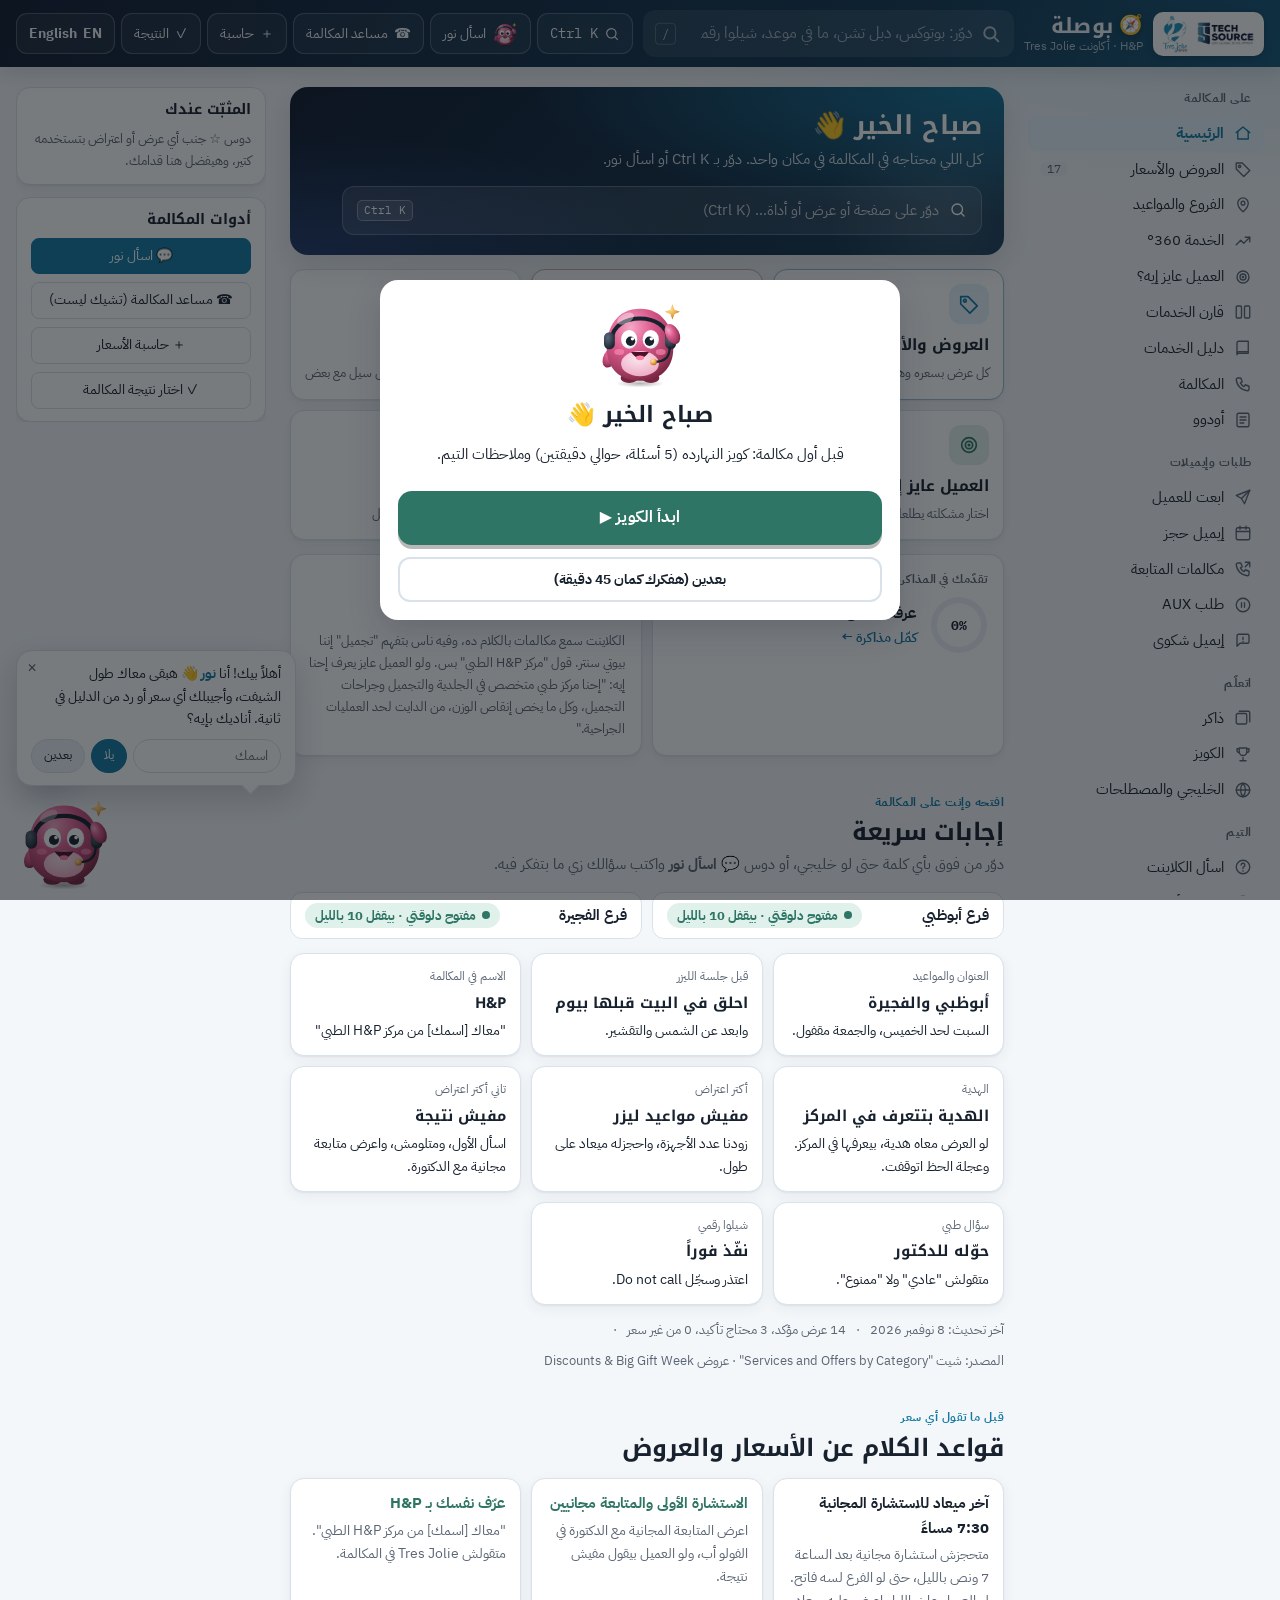
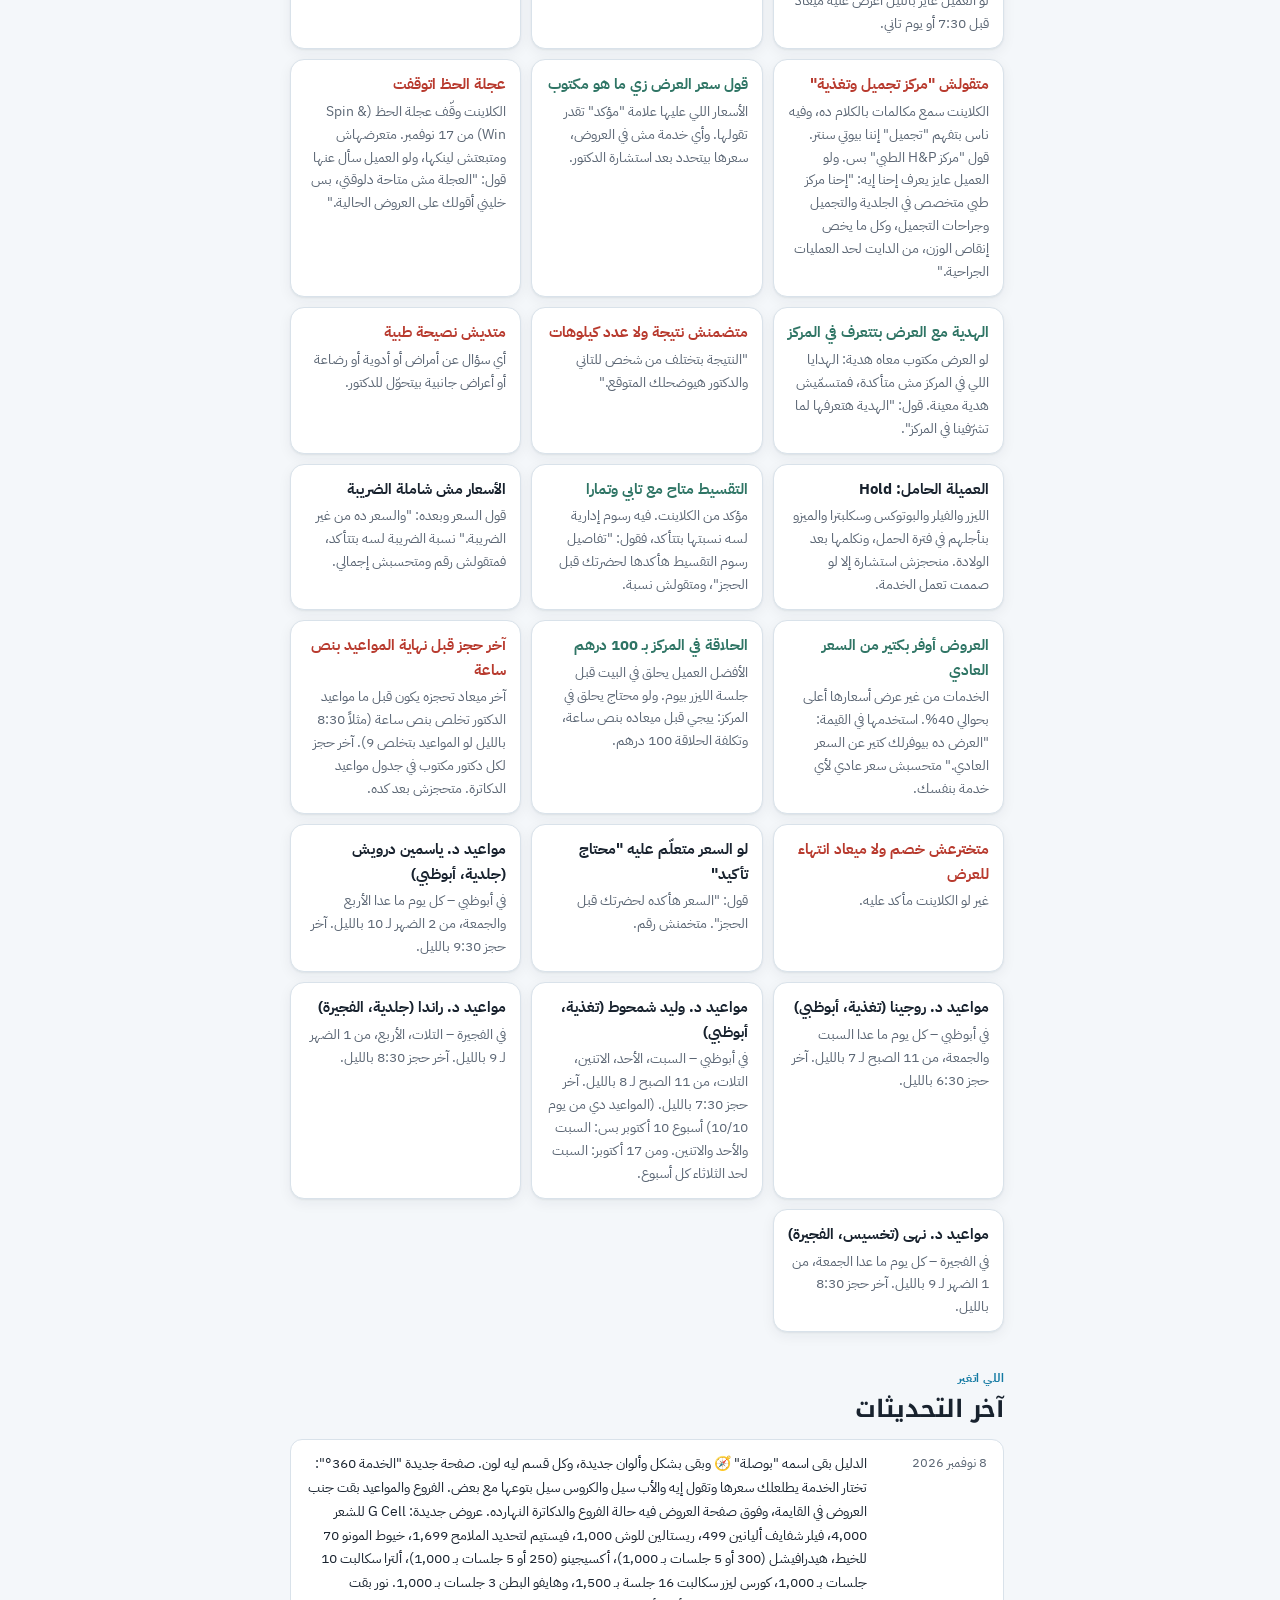
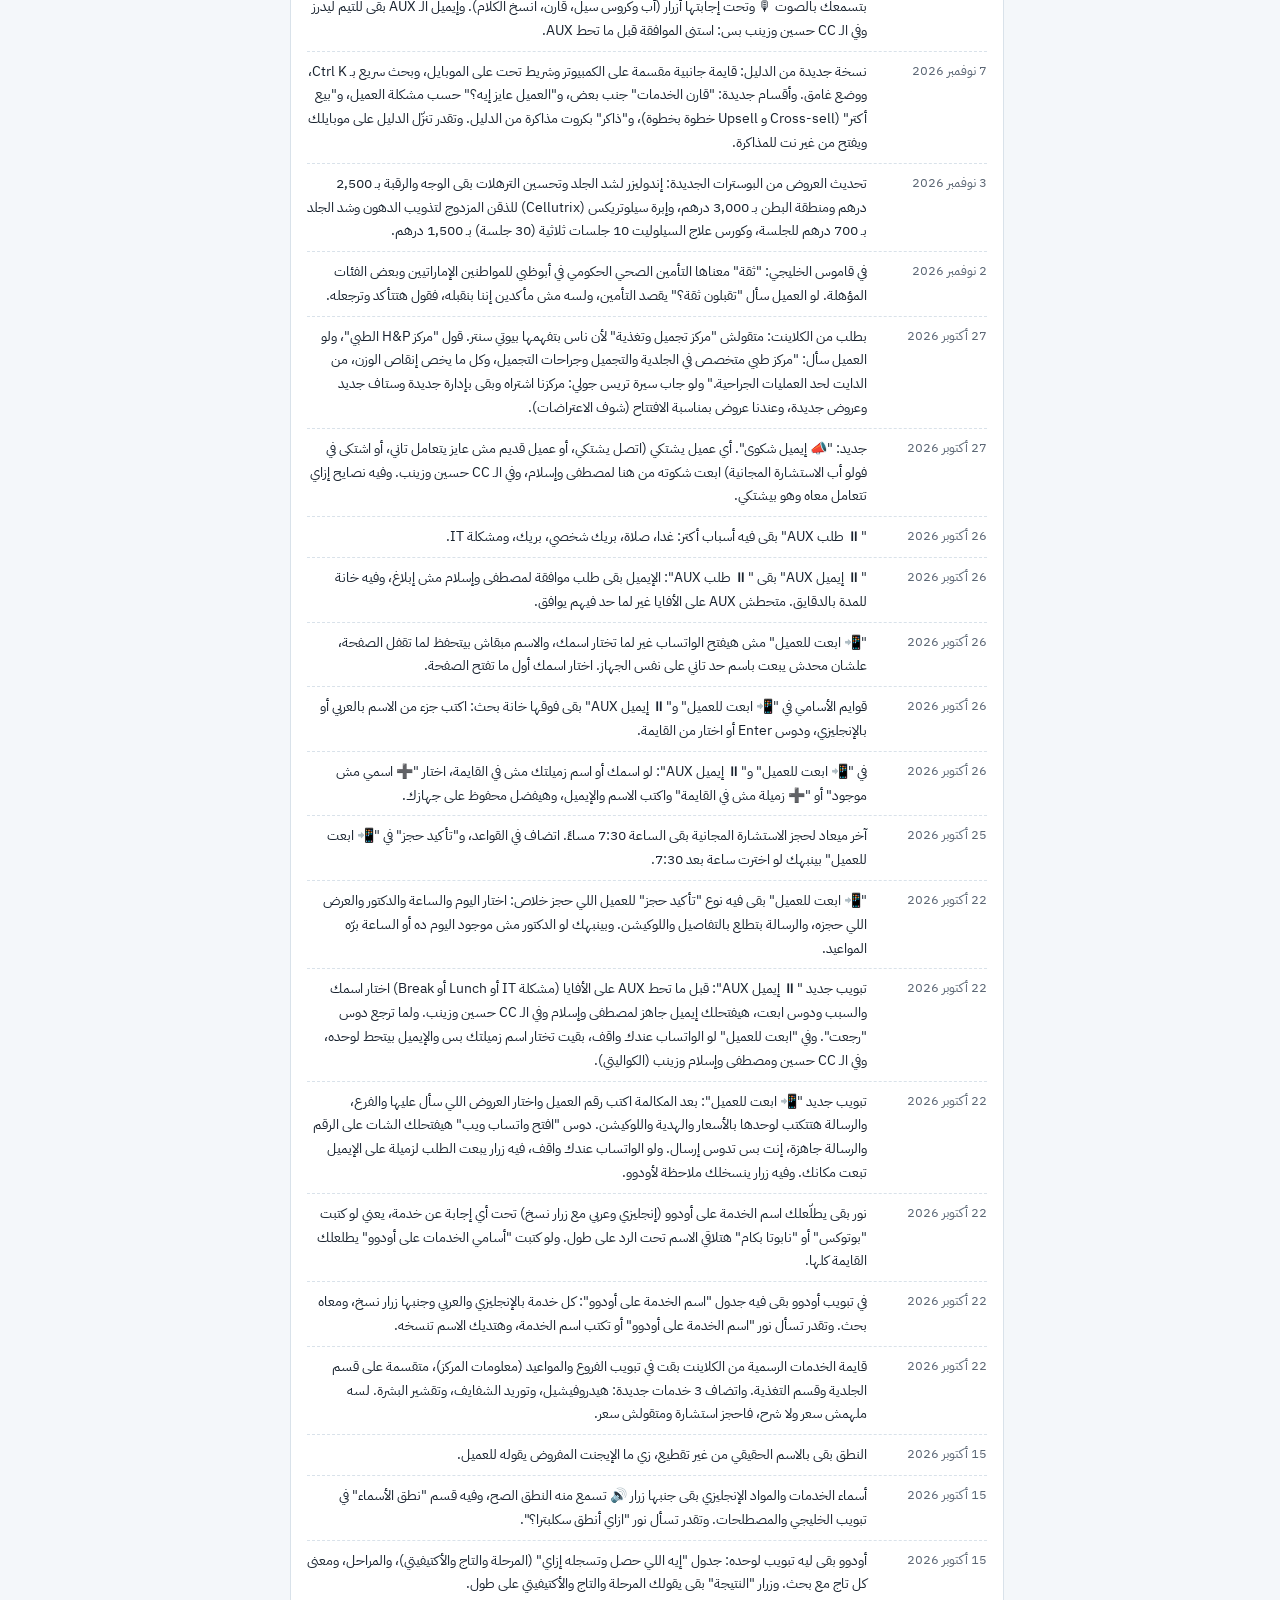
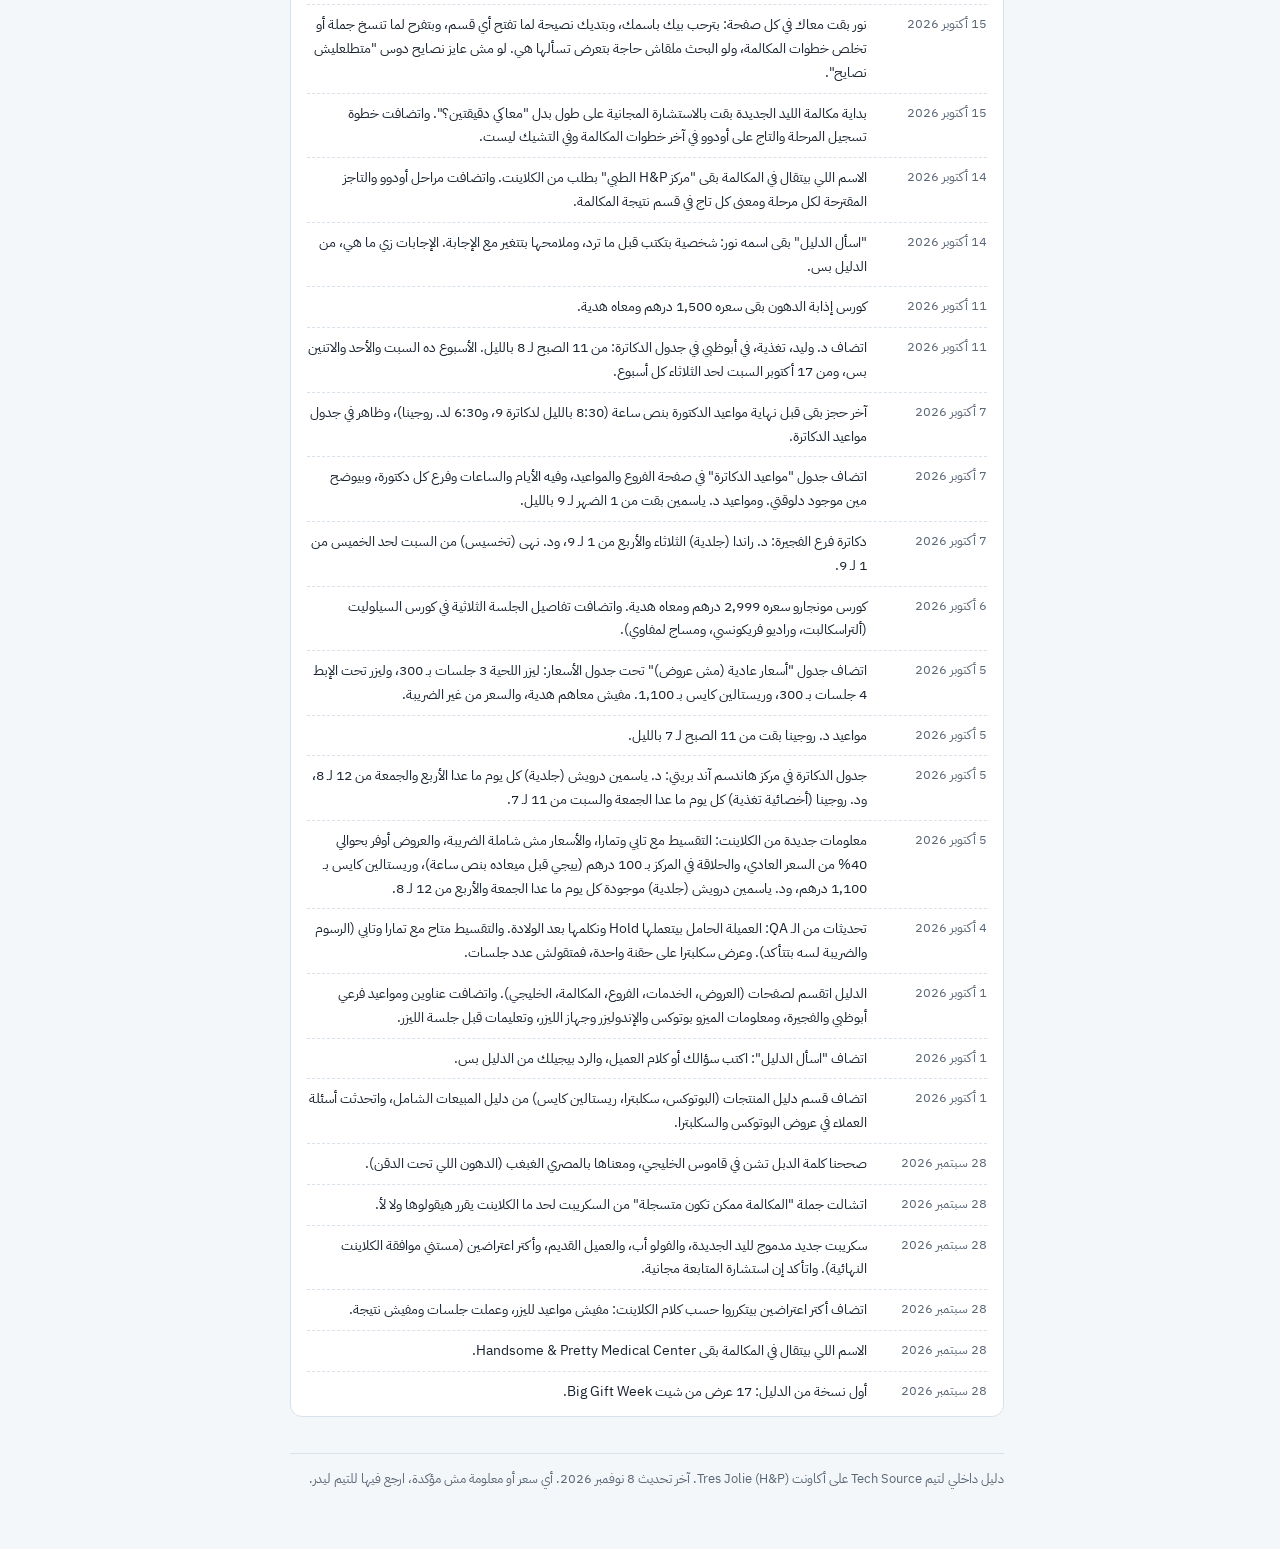
==== commit dbc34b7b: "Stop the Spin & Win lucky wheel everywhere (client, 17 Nov) WhatsApp offer/booking messages, call sc" ====
--- a/index.html
+++ b/index.html
@@ -605,7 +605,8 @@
  ['yes','عرّف نفسك بـ H&P','"معاك [اسمك] من مركز H&P الطبي". متقولش Tres Jolie في المكالمة.'],
  ['no','متقولش "مركز تجميل وتغذية"','الكلاينت سمع مكالمات بالكلام ده، وفيه ناس بتفهم "تجميل" إننا بيوتي سنتر. قول "مركز H&P الطبي" بس. ولو العميل عايز يعرف إحنا إيه: "إحنا مركز طبي متخصص في الجلدية والتجميل وجراحات التجميل، وكل ما يخص إنقاص الوزن، من الدايت لحد العمليات الجراحية."'],
  ['yes','قول سعر العرض زي ما هو مكتوب','الأسعار اللي عليها علامة "مؤكد" تقدر تقولها. وأي خدمة مش في العروض، سعرها بيتحدد بعد استشارة الدكتور.'],
- ['yes','كل عرض معاه هدية واحدة: في المركز أو عجلة الحظ','العميل بياخد حاجة واحدة بس: يا هدية من المركز بيعرفها لما ييجي، يا يجرّب حظه في عجلة الحظ والجايزة اللي تطلعله تبقى بدل الهدية. الكلاينت قال مينفعش الاتنين مع بعض. الهدايا اللي في المركز مش متأكدة، فمتسمّيش هدية معينة ولا تقول إنها نفس جوايز العجلة. قول: "الهدية هتعرفها في المركز".'],
+ ['no','عجلة الحظ اتوقفت','الكلاينت وقّف عجلة الحظ (Spin & Win) من 17 نوفمبر. متعرضهاش ومتبعتش لينكها، ولو العميل سأل عنها قول: "العجلة مش متاحة دلوقتي، بس خليني أقولك على العروض الحالية."'],
+ ['yes','الهدية مع العرض بتتعرف في المركز','لو العرض مكتوب معاه هدية: الهدايا اللي في المركز مش متأكدة، فمتسمّيش هدية معينة. قول: "الهدية هتعرفها لما تشرّفينا في المركز".'],
  ['no','متضمنش نتيجة ولا عدد كيلوهات','"النتيجة بتختلف من شخص للتاني والدكتور هيوضحلك المتوقع."'],
  ['no','متديش نصيحة طبية','أي سؤال عن أمراض أو أدوية أو رضاعة أو أعراض جانبية بيتحوّل للدكتور.'],
  ['warn','العميلة الحامل: Hold','الليزر والفيلر والبوتوكس وسكلبترا والميزو بنأجلهم في فترة الحمل، ونكلمها بعد الولادة. منحجزش استشارة إلا لو صممت تعمل الخدمة.'],
@@ -623,7 +624,7 @@
   ['عرّف نفسك واسم المركز، واتأكد إنك بتكلم الشخص الصح. متسألش "الوقت مناسب؟" (طلب الكلاينت).','صباح الخير / مساء الخير، معايا أستاذة [الاسم]؟ أهلاً بحضرتك، معاكي [اسمك] من مركز H&P الطبي في أبوظبي.'],
   ['قول سبب المكالمة: الخدمة اللي سأل عليها في الإعلان.','حضرتك كنتي سألتي معانا عن [الخدمة من الإعلان]، وحبيت أكلم حضرتك بنفسي علشان أوضحلك العرض الحالي عليها.'],
   ['اكتشف الاحتياج بسؤال واحد.','ممكن أعرف حضرتك مهتمة بيها لمنطقة معينة، ولا دي أول مرة تعمليها؟'],
-  ['اعرض العرض على الخدمة اللي اهتمت بيها بس، بالسعر قبل الضريبة والهدية زي ما هي في العروض.','عندنا دلوقتي عرض على [الخدمة] بـ [السعر] درهم قبل الضريبة، ومع العرض هدية من المركز هتعرفيها لما تشرفينا. ولو حابة، تقدري بدل الهدية تجربي حظك في عجلة الحظ من دلوقتي.'],
+  ['اعرض العرض على الخدمة اللي اهتمت بيها بس، بالسعر قبل الضريبة والهدية زي ما هي في العروض.','عندنا دلوقتي عرض على [الخدمة] بـ [السعر] درهم قبل الضريبة، ومع العرض هدية من المركز هتعرفيها لما تشرفينا.'],
   ['اعرض الاستشارة المجانية واقفل باختيارين. قول اسم الدكتور حسب الخدمة: الجلدية مع د. ياسمين درويش، أخصائية الجلدية والتجميل وخبرتها أكتر من 10 سنين، والتغذية وإنقاص الوزن مع د. وليد شمحوط، أخصائي التغذية العلاجية ومن أشهر دكاترة التغذية وإنقاص الوزن.','وأول استشارة مع الدكتور المختص مجانية بالكامل، والدكتور هو اللي بيحدد الأنسب لحضرتك. تحبي أحجزلك يوم [كذا] ولا [كذا]؟'],
   ['لو مترددة ("هفكر"، "أشوف مواعيدي"): جملة استعجال واحدة بس، واقفل باختيارين. متقولش إن العرض هيخلص أو إن السعر متثبت.','أكيد يا فندم، خدي وقتك. بس علشان متفوتكيش العروض الحالية، تحبي أحجزلك ميعاد دلوقتي؟ ولو حبيتي تغيريه بعد كده بنعدلهولك بسهولة. يناسبك الخميس ولا السبت؟'],
   ['لو مشغولة: خد ميعاد Callback، واعرض تبعتلها العروض على الواتساب لو وافقت.','أكيد يا فندم. أكلم حضرتك إمتى بالظبط؟ وتحبي أبعتلك العروض على الواتساب تشوفيها على راحتك؟'],
@@ -641,7 +642,7 @@
   ['عرّف بالمركز. متقولش "حضرتك سألتي عن كذا"، لأن الداتا قديمة والعميل ممكن ميكونش فاكر.','إحنا مركز طبي متخصص في الجلدية والتجميل، وكل ما يخص إنقاص الوزن ونحت القوام، وعندنا دلوقتي عروض مميزة ومع العروض هدية من المركز.'],
   ['اكتشف الاحتياج بسؤال اختيارات سهل، بدل ما تقرا قايمة خدمات.','ممكن أعرف إيه أكتر حاجة حضرتك حابة تهتمي بيها دلوقتي، بشرتك ولا الليزر ولا الوزن والقوام؟'],
   ['لو قالت "أنا كنت بتعامل معاكم قبل كده": اسألها عن تجربتها. لو اشتكت، وقّف البيع وابعت إيميل شكوى.','ممكن أعرف حضرتك كنتي عاملة إيه، وكانت التجربة عاملة إيه؟'],
-  ['اعرض العرض على الخدمة اللي اهتمت بيها بس، بالسعر قبل الضريبة والهدية زي ما هي في العروض.','عندنا دلوقتي عرض على [الخدمة] بـ [السعر] درهم قبل الضريبة، ومع العرض هدية من المركز هتعرفيها لما تشرفينا. ولو حابة، تقدري بدل الهدية تجربي حظك في عجلة الحظ من دلوقتي.'],
+  ['اعرض العرض على الخدمة اللي اهتمت بيها بس، بالسعر قبل الضريبة والهدية زي ما هي في العروض.','عندنا دلوقتي عرض على [الخدمة] بـ [السعر] درهم قبل الضريبة، ومع العرض هدية من المركز هتعرفيها لما تشرفينا.'],
   ['اعرض الاستشارة المجانية واقفل باختيارين. قول اسم الدكتور حسب الخدمة: الجلدية مع د. ياسمين درويش، أخصائية الجلدية والتجميل وخبرتها أكتر من 10 سنين، والتغذية وإنقاص الوزن مع د. وليد شمحوط، أخصائي التغذية العلاجية ومن أشهر دكاترة التغذية وإنقاص الوزن.','وأول استشارة مع الدكتور المختص مجانية بالكامل، والدكتور هو اللي بيحدد الأنسب لحضرتك. تحبي أحجزلك يوم [كذا] ولا [كذا]؟'],
   ['لو مترددة ("هفكر"، "أشوف مواعيدي"): جملة استعجال واحدة بس، واقفل باختيارين. متقولش إن العرض هيخلص أو إن السعر متثبت.','أكيد يا فندم، خدي وقتك. بس علشان متفوتكيش العروض الحالية، تحبي أحجزلك ميعاد دلوقتي؟ ولو حبيتي تغيريه بعد كده بنعدلهولك بسهولة. يناسبك الخميس ولا السبت؟'],
   ['لو مشغولة: خد ميعاد Callback، واعرض تبعتلها العروض على الواتساب لو وافقت.','أكيد يا فندم. أكلم حضرتك إمتى بالظبط؟ وتحبي أبعتلك العروض على الواتساب تشوفيها على راحتك؟'],
@@ -846,7 +847,7 @@
 ];
 
 const TODO=[
- 'هدية العروض: إيه الهدايا اللي العميل بيختار منها في المركز؟ وهل هي نفس جوايز عجلة الحظ؟ لحد ما تتأكد، الإيجنت يقول "الهدية هتعرفها في المركز" ومايسمّيش هدية.',
+ 'هدية العروض: العروض الجديدة (17 نوفمبر) معاها هدية ولا لأ؟ ولو معاها، إيه الهدايا اللي في المركز؟ لحد ما تتأكد، الإيجنت يقول "الهدية هتعرفها في المركز" ومايسمّيش هدية.',
  'الكلاينت قال نقول إن مركز H&P اشترى تريس جولي وبقى بإدارة جديدة: محتاجين ده منه مكتوب (إيميل أو رسالة) قبل ما يبقى سكريبت ثابت.',
  'هيدروفيشيل وتوريد الشفايف وتقشير البشرة: السعر، وفيه عرض ولا لأ، والشرح اللي نقوله للعميل.',
  'كورس مونجارو موجود في قسم الجلدية وقسم التغذية: يتحجز عند مين؟',
@@ -955,7 +956,7 @@
  ['العنوان والمواعيد','أبوظبي والفجيرة','السبت لحد الخميس، والجمعة مقفول.','branches'],
  ['قبل جلسة الليزر','احلق في البيت قبلها بيوم','وابعد عن الشمس والتقشير.','prep'],
  ['الاسم في المكالمة','H&P','"معاك [اسمك] من مركز H&P الطبي"','center'],
- ['الهدية','هدية واحدة مع كل عرض','بيعرفها في المركز، أو يجرّب عجلة الحظ بدلها. مش الاتنين.','rules'],
+ ['الهدية','الهدية بتتعرف في المركز','لو العرض معاه هدية، بيعرفها في المركز. وعجلة الحظ اتوقفت.','rules'],
  ['أكتر اعتراض','مفيش مواعيد ليزر','زودنا عدد الأجهزة، واحجزله ميعاد على طول.','obj-0'],
  ['تاني أكتر اعتراض','مفيش نتيجة','اسأل الأول، ومتلومش، واعرض متابعة مجانية مع الدكتورة.','obj-1'],
  ['سؤال طبي','حوّله للدكتور','متقولش "عادي" ولا "ممنوع".','rules'],
@@ -1259,16 +1260,12 @@
 function waGift(ar){ const os=WA.offers.map(id=>OFFERS.find(o=>o.id===id)).filter(Boolean), g=os.filter(o=>!WA_NOGIFT.has(o.id)); if(!g.length) return '';
   if(g.length===os.length) return ar?(os.length>1?'ومع كل عرض':'ومع العرض')+' هدية من اختيار حضرتك':(os.length>1?'Every offer comes':'It comes')+' with a gift of your choice';
   return ar?'ومع '+g.map(o=>o.ar).join(' و')+' هدية من اختيار حضرتك':(g.map(o=>o.en||o.ar).join(' and ')+' come'+(g.length>1?'':'s')+' with a gift of your choice'); }
-/* Gift OR the Spin & Win wheel, never both (client, 16 Nov 2026): the wheel prize replaces the gift.
-   The customer picks the gift at the center, or spins the wheel instead. Empty when no offer in the message has a gift. */
+/* Offer gift line. The Spin & Win wheel was stopped by the client on 17 Nov 2026, so it is never offered.
+   Empty when no offer in the message has a gift. */
 function waGiftLines(ar,f){ const os=WA.offers.map(id=>OFFERS.find(o=>o.id===id)).filter(Boolean), g=os.filter(o=>!WA_NOGIFT.has(o.id)); if(!g.length) return [];
   const all=g.length===os.length;
-  if(ar) return ['🎁 '+(all?(os.length>1?'مع كل عرض':'مع العرض'):'مع '+g.map(o=>o.ar).join(' و'))+' هدية واحدة، و'+(f?'تقدري تختاري':'تقدر تختار')+' طريقة من الاتنين:',
-    '1️⃣ هدية '+(f?'هتعرفيها':'هتعرفها')+' لما '+(f?'تشرّفينا':'تشرّفنا')+' في المركز.',
-    '2️⃣ أو '+(f?'تجرّبي':'تجرّب')+' حظك في عجلة الحظ من دلوقتي، والجايزة اللي تطلعلك هي اللي '+(f?'هتاخديها':'هتاخدها')+' بدل الهدية: '+SPIN_URL];
-  return ['🎁 '+(all?(os.length>1?'Every offer comes':'It comes'):g.map(o=>o.en||o.ar).join(' and ')+' come'+(g.length>1?'':'s'))+' with one gift, and you can choose one of two ways:',
-    '1️⃣ A gift from the center, which you will find out about when you visit.',
-    '2️⃣ Or try your luck on our Spin & Win wheel now, and the prize you win becomes your gift instead: '+SPIN_URL]; }
+  if(ar) return ['🎁 '+(all?(os.length>1?'ومع كل عرض':'ومع العرض'):'ومع '+g.map(o=>o.ar).join(' و'))+' هدية '+(f?'هتعرفيها':'هتعرفها')+' لما '+(f?'تشرّفينا':'تشرّفنا')+' في المركز.'];
+  return ['🎁 '+(all?(os.length>1?'Every offer comes':'It comes'):g.map(o=>o.en||o.ar).join(' and ')+' come'+(g.length>1?'':'s'))+' with a gift that you will find out about when you visit the center.']; }
 function waLine(o,ar){ const l=WA_LINES[o.id];
   if(o.st!=='ok') return l?l[ar?0:1]:(ar?(o.ar+': السعر هنأكده مع حضرتك'):((o.en||o.ar)+': we will confirm the price with you'));
   if(l&&l[2]===o.price) return l[ar?0:1];
@@ -1297,7 +1294,6 @@
     else if(h!=null&&(h<doc.from||h>=doc.to)) W.push(en?'This time is outside the doctor\'s hours.':'الساعة دي برّه مواعيد الدكتور.');
     if(doc.br!==WA.branch&&WA.branch) W.push(en?'This doctor is in the other branch.':'الدكتور ده في الفرع التاني.'); }
   return W; }
-const SPIN_URL='https://andy260787.github.io/H-P_lucky_wheel/'; // Spin & Win campaign. With an offer gift it is offered INSTEAD of the gift (waGiftLines), never both
 function waBookText(){
   const ar=WA.lang!=='en', f=WA.gender!=='m', nm=WA.name.trim(), ag=WA.agent.trim();
   const off=WA.offers.map(id=>OFFERS.find(o=>o.id===id)).filter(Boolean).map(o=>'• '+waLine(o,ar));
@@ -1310,7 +1306,6 @@
     if(off.length){ L.push(''); L.push(off.length>1?'العروض اللي '+(f?'حجزتيها':'حجزتها')+':':'العرض اللي '+(f?'حجزتيه':'حجزته')+':'); L.push(...off); const gl=waGiftLines(ar,f); if(gl.length){ L.push(''); L.push(...gl); L.push(''); } L.push('الأسعار غير شاملة ضريبة القيمة المضافة.'); }
     if(br){ L.push(''); L.push('📍 '+br.ar.split('\n').filter(l=>!l.startsWith('المواعيد')).join('\n')); L.push('اللوكيشن: '+br.map); }
     if(x){ L.push(''); L.push('📝 '+x); }
-    if(!waGiftLines(ar,f).length){ L.push(''); L.push('🎡 '+(f?'جرّبي':'جرّب')+' حظك في عجلة الحظ: '+SPIN_URL); }
     L.push(''); L.push('لو حضرتك '+(f?'حابة تغيري':'حابب تغير')+' الميعاد أو عندك أي سؤال، '+(f?'ابعتيلنا':'ابعتلنا')+' هنا وإحنا معاك'+(f?'ي':'')+' 🙏'); L.push('في انتظار حضرتك 🌸');
   } else {
     L.push('Hello'+(nm?' '+nm:'')+' 🌸'); L.push('This is '+(ag||'your advisor')+' from H&P Medical Center.');
@@ -1319,7 +1314,6 @@
     if(off.length){ L.push(''); L.push(off.length>1?'The offers you booked:':'The offer you booked:'); L.push(...off); const gl=waGiftLines(ar,f); if(gl.length){ L.push(''); L.push(...gl); L.push(''); } L.push('Prices exclude VAT.'); }
     if(br){ L.push(''); L.push('📍 '+br.en.split('\n').filter(l=>!l.startsWith('Open')).join('\n')); L.push('Location: '+br.map); }
     if(x){ L.push(''); L.push('📝 '+x); }
-    if(!waGiftLines(ar,f).length){ L.push(''); L.push('🎡 Try your luck on our Spin & Win wheel: '+SPIN_URL); }
     L.push(''); L.push('If you need to change the appointment or have any question, just message us here 🙏'); L.push('We look forward to seeing you 🌸');
   }
   return L.join('\n');
@@ -1334,14 +1328,12 @@
     L.push('أهلاً بحضرتك'+(nm?' يا '+nm:'')+' 🌸'); L.push((f?'معاكي ':'معاك ')+(ag?ag+' من ':'')+'مركز H&P الطبي.');
     if(off.length){ L.push(''); L.push('زي ما اتكلمنا في المكالمة، دي العروض اللي '+(f?'سألتي':'سألت')+' عليها:'); L.push(...off2); L.push(''); if(gl.length){ L.push(...gl); L.push(''); } L.push('👩‍⚕️ الاستشارة الأولى مع الدكتور مجانية، والدكتور هيحدد الأنسب لحضرتك.'); L.push('الأسعار غير شاملة ضريبة القيمة المضافة.'); }
     if(br){ L.push(''); L.push('📍 '+br.ar); L.push('اللوكيشن: '+br.map); }
-    if(!waGiftLines(ar,f).length){ L.push(''); L.push('🎡 '+(f?'جرّبي':'جرّب')+' حظك في عجلة الحظ: '+SPIN_URL); }
     if(promoOn('waTo')){ L.push(''); L.push('🇦🇪 وبمناسبة يوم العلم الإماراتي، المركز مقدّم 3 هدايا لمواطني الإمارات:'); L.push('• جلسة ليزر فل بادي بجهاز كانديلا الأبيض'); L.push('• جلسة أكسجينيو لنضارة وإشراقة الوش'); L.push('• استشارة خاصة مع د. ياسمين درويش، أخصائية الجلدية والتجميل'); L.push('الحجز متاح لحد 12 نوفمبر. ولو حضرتك '+(f?'مقيمة، تقدري تهادي بيها صاحباتك المواطنات':'مقيم، تقدر تهادي بيها أصحابك المواطنين')+': يبعتولنا "أريد هدية" على الرقم ده.'); }
     L.push(''); if(off.length) L.push((f?'تحبي':'تحب')+' نحجزلك استشارة مجانية مع الدكتور؟ '+(f?'ابعتيلنا':'ابعتلنا')+' بس اليوم والوقت اللي '+(f?'يناسبك':'يناسبك')+' هنا، وإحنا نظبطلك الميعاد 🙏'); else L.push('لو حضرتك '+(f?'حابة':'حابب')+' نحجزلك ميعاد، '+(f?'ابعتيلنا':'ابعتلنا')+' اليوم والوقت اللي يناسبك هنا 🙏');
   } else {
     L.push('Hello'+(nm?' '+nm:'')+' 🌸'); L.push('This is '+(ag||'your advisor')+' from H&P Medical Center.');
     if(off.length){ L.push(''); L.push('As we discussed on the call, here are the offers you asked about:'); L.push(...off2); L.push(''); if(gl.length){ L.push(...gl); L.push(''); } L.push('👩‍⚕️ The first consultation with the doctor is free, and the doctor will advise what suits you best.'); L.push('Prices exclude VAT.'); }
     if(br){ L.push(''); L.push('📍 '+br.en); L.push('Location: '+br.map); }
-    if(!waGiftLines(ar,f).length){ L.push(''); L.push('🎡 Try your luck on our Spin & Win wheel: '+SPIN_URL); }
     if(promoOn('waTo')){ L.push(''); L.push('🇦🇪 To celebrate UAE Flag Day, the center is offering 3 gifts to UAE citizens:'); L.push('• A full-body laser session with the white Candela device'); L.push('• An OxyGeneo session for a radiant, fresh face'); L.push('• A private consultation with Dr. Yasmine Darwish, dermatology and aesthetics specialist'); L.push('Booking is open until 12 November. If you are a resident, you can gift them to your Emirati friends: they just send "I want a gift" to this number.'); }
     L.push(''); L.push(off.length?'Would you like us to book your free consultation with the doctor? Just reply here with the day and time that suit you, and we will arrange it 🙏':'If you would like to book, just reply here with the day and time that suit you 🙏');
   }
@@ -2195,7 +2187,7 @@
   needMe:'Pick your name first.',needName:'Write the customer\'s name.',needDate:'Choose the appointment day and time.',needSvc:'Add the offer or service.',kindMulti:'Pick all that apply',svcAdd:'Add',svcMore:'Booked more than one service? Add each one. If each service is on a different day, send each day as its own booking.',
   k:{consult:'🩺 Free consultation',session:'💉 Session / service',follow:'🔁 Follow-up with the doctor'},
   s:{inbound:'📞 Inbound call',outbound:'📲 Our call',wa:'💬 WhatsApp',followup:'🔁 Follow-up call',other:'✏️ Other'},
-  g:{none:'No offer gift',center:'Gift at the center',wheel:'Spin & Win wheel (instead of the gift)'},
+  g:{none:'No offer gift',center:'Gift at the center'},
   fuH:'📞 Follow-up calls for this booking',fu:['Confirm','Reminder on the day','After the visit'],fuSkip:'not needed',fuPick:'Choose the appointment day to see the call days.',
   fuSign:'Sign in once with your work email (🏆 Quiz tab) so these calls are saved and you get reminded.',saved:'Booking saved ✓ We\'ll remind you of the follow-up calls',savedDup:'This booking is already saved ✓',notSaved:'The email is ready, but the booking wasn\'t saved for the follow-up calls. Try again.',
   mode:'What happened?',m:{new:'🆕 New booking',move:'🔁 Changed the day',cancel:'❌ Cancelled'},
@@ -2212,7 +2204,7 @@
   needMe:'اختار اسمك الأول.',needName:'اكتب اسم العميل.',needDate:'اختار يوم وساعة الميعاد.',needSvc:'ضيف العرض أو الخدمة.',kindMulti:'اختار كل اللي ينطبق',svcAdd:'ضيف',svcMore:'حجز أكتر من خدمة؟ ضيف كل واحدة. ولو كل خدمة في يوم مختلف، ابعت كل يوم في حجز لوحده.',
   k:{consult:'🩺 استشارة مجانية',session:'💉 جلسة / خدمة',follow:'🔁 متابعة مع الدكتور'},
   s:{inbound:'📞 العميل اتصل',outbound:'📲 إحنا اتصلنا',wa:'💬 واتساب',followup:'🔁 مكالمة فولو أب',other:'✏️ حاجة تانية'},
-  g:{none:'مفيش هدية عرض',center:'هدية في المركز',wheel:'عجلة الحظ (بدل الهدية)'},
+  g:{none:'مفيش هدية عرض',center:'هدية في المركز'},
   fuH:'📞 مكالمات المتابعة للحجز ده',fu:['تأكيد الميعاد','تذكير يوم الميعاد','بعد الزيارة'],fuSkip:'مش محتاجة',fuPick:'اختار يوم الميعاد علشان تظهر أيام المكالمات.',
   fuSign:'ادخل مرة واحدة بإيميل الشغل (من تبويب 🏆 الكويز) علشان المكالمات دي تتسجل ونفكرك بيها.',saved:'الحجز اتسجل ✓ هنفكرك بمكالمات المتابعة',savedDup:'الحجز ده متسجل قبل كده ✓',notSaved:'الإيميل جاهز، بس الحجز متسجلش لمكالمات المتابعة. جرّب تاني.',
   mode:'إيه اللي حصل؟',m:{new:'🆕 حجز جديد',move:'🔁 غيّر ميعاده',cancel:'❌ لغى الحجز'},
@@ -2328,7 +2320,7 @@
    Agents sign in once per device with their work email (a code by email), so a score can't be saved under someone else. */
 (function(){
 const QZ_API='https://script.google.com/macros/s/AKfycbxREN7jc2IfSI1q6RkZNMYG812eV4AY73EulaQA-XlM-1JFYQYGuZgzsWZAsf9Vf2yTqQ/exec';
-const QZ_BANK=[{"id": "intro", "q": ["إزاي تعرّف نفسك في أول المكالمة؟", "How do you introduce yourself at the start of the call?"], "o": [["معاك [اسمك] من مركز H&P الطبي", "This is [name] from H&P Medical Center"], ["معاك [اسمك] من Tres Jolie", "This is [name] from Tres Jolie"], ["معاك [اسمك] من مركز تجميل وتغذية", "This is [name] from a beauty and nutrition center"], ["أهلاً، أنا من العيادة", "Hi, I'm calling from the clinic"]], "a": 0, "w": ["اسم المركز في المكالمة \"مركز H&P الطبي\"، وTres Jolie اسم الأكاونت بس.", "On calls the center is \"H&P Medical Center\"; Tres Jolie is only the account name."]}, {"id": "what", "q": ["العميل سأل: \"إنتوا مركز إيه بالظبط؟\" تقول إيه؟", "The customer asks \"What kind of center are you?\" What do you say?"], "o": [["مركز طبي متخصص في الجلدية والتجميل وجراحات التجميل وإنقاص الوزن", "A medical center for dermatology, aesthetics, cosmetic surgery and weight loss"], ["مركز تجميل وتغذية", "A beauty and nutrition center"], ["بيوتي سنتر", "A beauty salon"], ["عيادة ليزر بس", "A laser-only clinic"]], "a": 0, "w": ["الكلاينت اعترض على \"مركز تجميل وتغذية\" لأنها بتبان صالون. قول \"مركز H&P الطبي\".", "The client objected to \"beauty and nutrition center\" because it sounds like a salon."]}, {"id": "free", "q": ["الاستشارة الأولى والمتابعة مع الدكتور بكام؟", "How much are the first consultation and the doctor follow-up?"], "o": [["الاتنين مجانيين", "Both are free"], ["الاستشارة بـ 100 والمتابعة مجانية", "Consultation 100, follow-up free"], ["الاستشارة مجانية والمتابعة بفلوس", "Consultation free, follow-up paid"], ["بتتخصم من سعر العرض", "Deducted from the offer price"]], "a": 0, "w": ["مؤكد من الكلاينت: الاستشارة الأولى والمتابعة مجانيين.", "Confirmed by the client: first consultation and follow-up are both free."]}, {"id": "last", "q": ["آخر ميعاد ينفع تحجز فيه استشارة مجانية؟", "What is the latest time you can book a free consultation?"], "o": [["7:30 مساءً", "7:30 PM"], ["10 بالليل", "10 PM"], ["9 بالليل", "9 PM"], ["أي ميعاد الفرع فاتح فيه", "Any time the branch is open"]], "a": 0, "w": ["متحجزش استشارة مجانية بعد 7:30 مساءً حتى لو الفرع لسه فاتح.", "Never book a free consultation after 7:30 PM, even if the branch is still open."]}, {"id": "vat", "q": ["الأسعار اللي بنقولها للعميل…", "The prices we quote are…"], "o": [["قبل الضريبة، ونقول \"والسعر ده من غير الضريبة\"", "Before VAT, and we say so"], ["شاملة الضريبة", "Including VAT"], ["بعد خصم الهدية", "After the gift discount"], ["بتختلف من فرع للتاني", "Different in each branch"]], "a": 0, "w": ["الأسعار مش شاملة الضريبة، ولازم تقولها للعميل.", "Prices exclude VAT, and you must say so."]}, {"id": "inst", "q": ["التقسيط متاح مع مين؟", "Which installment options are available?"], "o": [["تابي وتمارا", "Tabby and Tamara"], ["فيزا البنك بس", "Bank card only"], ["مفيش تقسيط", "No installments"], ["تابي بس", "Tabby only"]], "a": 0, "w": ["مؤكد من الكلاينت: تابي وتمارا.", "Confirmed by the client: Tabby and Tamara."]}, {"id": "fee", "q": ["العميل سأل عن رسوم التقسيط. ترد بإيه؟", "The customer asks about installment fees. What do you say?"], "o": [["\"تفاصيل رسوم التقسيط هأكدها لحضرتك قبل الحجز\"", "\"I'll confirm the installment fee details before booking\""], ["\"8% بالظبط\"", "\"Exactly 8%\""], ["\"مفيش أي رسوم\"", "\"There are no fees\""], ["\"5% زي الضريبة\"", "\"5%, like VAT\""]], "a": 0, "w": ["النسبة لسه بتتأكد، فمتقولش رقم.", "The rate isn't confirmed yet, so don't give a number."]}, {"id": "shave", "q": ["العميل محتاج يحلق في المركز قبل الليزر. إيه الصح؟", "The customer needs shaving at the center before laser. What's right?"], "o": [["ييجي قبل ميعاده بنص ساعة والحلاقة بـ 100 درهم", "Come 30 minutes early; shaving costs 100 AED"], ["مجاناً وفي نفس الميعاد", "Free, at the same time"], ["بـ 50 درهم", "50 AED"], ["ممنوع يحلق في المركز", "Not allowed at the center"]], "a": 0, "w": ["الأفضل يحلق في البيت قبلها بيوم. ولو في المركز: نص ساعة بدري و100 درهم.", "Best to shave at home the day before; at the center it's 30 minutes early and 100 AED."]}, {"id": "preg", "q": ["عميلة حامل عايزة تحجز ليزر. تعمل إيه؟", "A pregnant customer wants laser. What do you do?"], "o": [["Hold، ونكلمها بعد الولادة", "Hold, and call her back after delivery"], ["نحجزلها عادي", "Book her as usual"], ["نقولها مفيش أي مشكلة", "Tell her it's fine"], ["نشيل رقمها", "Remove her number"]], "a": 0, "w": ["الحمل هو الحالة اللي بنأجل فيها أغلب الخدمات. منحجزش إلا لو صممت، ونكتب إنها حامل.", "Pregnancy is put on Hold for most services; only book if she insists, and note it."]}, {"id": "med", "q": ["عميلة سألت: \"أنا مرضعة، ينفع أعمل الخدمة؟\"", "A customer asks: \"I'm breastfeeding, can I do it?\""], "o": [["الدكتور هو اللي يجاوب، وأحجزلك استشارة مجانية", "The doctor will answer; I'll book a free consultation"], ["أيوه عادي", "Yes, it's fine"], ["لأ ممنوع", "No, it's not allowed"], ["استني لما تخلصي رضاعة", "Wait until you stop breastfeeding"]], "a": 0, "w": ["أي سؤال طبي (أمراض، أدوية، رضاعة) بيتحول للدكتور.", "Any medical question goes to the doctor."]}, {"id": "kilo", "q": ["العميل سأل: \"كام كيلو هنزل؟\" ترد بإيه؟", "The customer asks \"How many kilos will I lose?\""], "o": [["النتيجة بتختلف من شخص للتاني، والدكتور هيحدد خطة وهدف مناسب", "Results vary; the doctor will set a suitable plan and goal"], ["من 8 لـ 15 كيلو", "8 to 15 kilos"], ["من 10 لـ 25 كيلو", "10 to 25 kilos"], ["مضمون 10 كيلو", "10 kilos guaranteed"]], "a": 0, "w": ["أي رقم كيلوهات وعد بنتيجة، حتى لو مكتوب على البوستر.", "Any kilo number is a promised result, even if it's on the poster."]}, {"id": "gift", "q": ["العميلة سألت: \"الهدية اللي مع العرض إيه؟\"", "The customer asks: \"What is the gift with the offer?\""], "o": [["هدية بتعرفها في المركز، أو تجرب عجلة الحظ بدلها", "A gift she finds out about at the center, or the lucky wheel instead"], ["الهدية وعجلة الحظ مع بعض", "The gift and the lucky wheel together"], ["أقولها هدية معينة من عندي عشان أقنعها", "Name a specific gift myself to convince her"], ["مفيش هدايا", "No gifts"]], "a": 0, "w": ["الهدية بتتعرف في المركز، ومتوعدش بهدية معينة. ومينفعش الهدية والعجلة مع بعض.", "The gift is revealed at the center; never promise a specific one. Gift and wheel can't be combined."]}, {"id": "scul", "q": ["العميل سأل: \"سكلبترا محتاج كام جلسة؟\"", "The customer asks: \"How many Sculptra sessions do I need?\""], "o": [["الدكتور هو اللي يحدد في الاستشارة، والعرض على الحقنة", "The doctor decides; the offer is per injection"], ["3 جلسات", "3 sessions"], ["جلسة واحدة بس دايماً", "Always one session"], ["5 جلسات", "5 sessions"]], "a": 0, "w": ["متقولش عدد جلسات، عشان العميل هيطلب العرض على كذا جلسة.", "Don't quote a session count."]}, {"id": "endo", "q": ["إزاي توصف الإندوليزر للعميل؟", "How do you describe Endolaser?"], "o": [["\"بيشد الجلد من غير جراحة\"", "\"Tightens skin without surgery\""], ["\"بديل للجراحة\"", "\"An alternative to surgery\""], ["\"بيغنيك عن العملية\"", "\"You won't need surgery\""], ["\"نتيجته زي العملية بالظبط\"", "\"Same result as surgery\""]], "a": 0, "w": ["\"بديل للجراحة\" ادعاء طبي.", "\"Alternative to surgery\" is a medical claim."]}, {"id": "shaveday", "q": ["إمتى أحسن وقت يحلق قبل جلسة الليزر؟", "When is the best time to shave before laser?"], "o": [["في البيت قبل الجلسة بيوم", "At home the day before"], ["يوم الجلسة الصبح", "The morning of the session"], ["قبلها بأسبوع", "A week before"], ["ميحلقش خالص", "Don't shave"]], "a": 0, "w": ["الحلاقة في البيت قبلها بيوم.", "Shave at home the day before."]}, {"id": "sun", "q": ["قبل الليزر، العميل يبعد عن الشمس الجامدة والتان قد إيه؟", "Before laser, how long should the customer avoid strong sun and tanning?"], "o": [["من 7 لـ 14 يوم", "7 to 14 days"], ["يوم واحد", "One day"], ["مش مهم", "It doesn't matter"], ["6 شهور", "6 months"]], "a": 0, "w": ["من دليل التحضير للّيزر.", "From the laser preparation guide."]}, {"id": "retinol", "q": ["كريمات التقشير (ريتينول وأحماض) يوقفها قبل الليزر بقد إيه؟", "How long before laser should exfoliating creams (retinol, acids) stop?"], "o": [["من 3 لـ 7 أيام", "3 to 7 days"], ["مش لازم يوقفها", "No need"], ["ساعة", "One hour"], ["3 شهور", "3 months"]], "a": 0, "w": ["من دليل التحضير للّيزر.", "From the laser preparation guide."]}, {"id": "lasern", "q": ["أغلب حالات الليزر محتاجة كام جلسة؟", "How many laser sessions do most cases need?"], "o": [["من 6 لـ 8 جلسات، وبينهم 4 لـ 6 أسابيع", "6 to 8 sessions, 4–6 weeks apart"], ["جلستين في الأسبوع", "Two a week"], ["جلسة واحدة", "One session"], ["20 جلسة", "20 sessions"]], "a": 0, "w": ["وعدد الجلسات بيختلف والدكتور بيحدد.", "It varies and the doctor decides."]}, {"id": "btxr", "q": ["نتيجة البوتوكس بتبان إمتى؟", "When do Botox results show?"], "o": [["بتبدأ خلال 3 لـ 5 أيام، والنهائية خلال أسبوعين", "Start in 3–5 days, final at 2 weeks"], ["فوراً", "Immediately"], ["بعد شهرين", "After two months"], ["بعد 6 شهور", "After 6 months"]], "a": 0, "w": ["من دليل البوتوكس.", "From the Botox guide."]}, {"id": "btxl", "q": ["البوتوكس عادةً بيستمر قد إيه؟", "How long does Botox usually last?"], "o": [["من 4 لـ 6 شهور، وبيختلف من شخص للتاني", "4–6 months, varies"], ["سنتين", "Two years"], ["أسبوع", "A week"], ["مدى الحياة", "Forever"]], "a": 0, "w": ["قولها \"عادةً\" ومتوعدش.", "Say \"usually\"; don't promise."]}, {"id": "dnc", "q": ["العميل قال: \"شيلوا رقمي ومتتصلوش تاني\"", "The customer says \"Remove my number, don't call again\""], "o": [["اعتذر وسجّل Do not call فوراً", "Apologise and log Do not call right away"], ["حاول تقنعه بالعرض", "Try to convince them"], ["اقفل من غير ما تسجل", "Hang up without logging"], ["كلمه تاني بكرة", "Call again tomorrow"]], "a": 0, "w": ["تجاهل طلب \"متتصلوش\" خطأ حرج.", "Ignoring a do-not-call request is a critical error."]}, {"id": "days", "q": ["الفروع شغالة أنهي أيام؟", "Which days are the branches open?"], "o": [["السبت لحد الخميس، والجمعة مقفول", "Saturday to Thursday; closed Friday"], ["كل يوم", "Every day"], ["الأحد للخميس", "Sunday to Thursday"], ["السبت مقفول", "Closed Saturday"]], "a": 0, "w": ["أبوظبي والفجيرة: الجمعة مقفول.", "Abu Dhabi and Fujairah: closed Friday."]}, {"id": "regular", "q": ["سعر الخدمة من غير عرض…", "A service without an offer costs…"], "o": [["أعلى بحوالي 40%، ومتحسبش سعر عادي بنفسك", "About 40% more; don't calculate it yourself"], ["نفس سعر العرض", "The same as the offer"], ["نص سعر العرض", "Half the offer price"], ["ضعف سعر العرض بالظبط", "Exactly double"]], "a": 0, "w": ["استخدمها كقيمة: \"العرض بيوفرلك كتير\".", "Use it as value: \"the offer saves you a lot\"."]}, {"id": "aux", "q": ["عايز تحط AUX على الأفايا (بريك أو مشكلة IT). تعمل إيه؟", "You need AUX on Avaya (break or IT issue). What do you do?"], "o": [["تبعت طلب AUX لمصطفى وإسلام وتستنى الموافقة", "Send an AUX request to Mostafa and Eslam and wait for approval"], ["تحط AUX على طول", "Go on AUX right away"], ["تقول لزميلك بس", "Just tell a colleague"], ["تقفل الأفايا", "Log off Avaya"]], "a": 0, "w": ["طلب AUX طلب موافقة، مش إبلاغ.", "An AUX request needs approval; it isn't a notice."]}, {"id": "mounj", "q": ["عميل عايز قلم مونجارو من غير دكتور. ترد بإيه؟", "A customer wants a Mounjaro pen without seeing a doctor."], "o": [["لازم الدكتور يقيّم حالته الأول، وأحجزله استشارة مجانية", "The doctor must assess first; book a free consultation"], ["نبعتهوله على طول", "Send it right away"], ["مناسب لأي حد", "It suits anyone"], ["نقوله الجرعة المناسبة", "Tell them the dose"]], "a": 0, "w": ["مونجارو دوا بروشتة.", "Mounjaro is a prescription medicine."]}, {"id": "strong", "q": ["الإعلان بيقول \"أقوى جهاز ليزر في العالم\". تقولها للعميل؟", "The ad says \"the strongest laser in the world\". Do you say it?"], "o": [["لأ، قول اسم الجهاز: كانديلا جنتل ماكس برو بلس", "No, name the device: Candela GentleMax Pro Plus"], ["أيوه، مكتوبة في الإعلان", "Yes, it's in the ad"], ["أيوه، بس مرة واحدة", "Yes, once"], ["قول \"مضمون 100%\"", "Say \"100% guaranteed\""]], "a": 0, "w": ["\"الأقوى في العالم\" ادعاء محتاج إثبات.", "\"Strongest in the world\" is an unproven claim."]}, {"id": "sculr", "q": ["نتيجة سكلبترا بتبان إمتى؟", "When do Sculptra results show?"], "o": [["بالتدريج، من أول شهر لتالت شهر", "Gradually, months 1 to 3"], ["فوراً بعد الحقنة", "Right after the injection"], ["بعد سنة", "After a year"], ["بعد أسبوع", "After a week"]], "a": 0, "w": ["عشان بيحفّز البشرة تعمل كولاجين بنفسها.", "Because it stimulates the skin's own collagen."]}, {"id": "yasmine", "q": ["د. ياسمين درويش تخصصها إيه؟", "What is Dr. Yasmine Darwish's specialty?"], "o": [["جلدية", "Dermatology"], ["تغذية", "Nutrition"], ["جراحة", "Surgery"], ["أسنان", "Dentistry"]], "a": 0, "w": ["مؤكد من الكلاينت.", "Confirmed by the client."]}, {"id": "cell", "q": ["كورس السيلوليت \"10 جلسات ثلاثية\" يعني إيه؟", "What does the cellulite \"10 triple sessions\" mean?"], "o": [["كل جلسة فيها 3 تقنيات، يعني 30 جلسة", "Each session has 3 techniques, so 30 treatments"], ["10 جلسات بس", "Only 10 sessions"], ["3 جلسات", "3 sessions"], ["30 جلسة كل واحدة لوحدها في يوم", "30 separate visits"]], "a": 0, "w": ["ألتراسكالبت + راديو فريكونسي + مساج لمفاوي في نفس الجلسة.", "Ultrascalpt + radiofrequency + lymphatic massage in one session."]}, {"id": "firstsess", "q": ["ينفع تقول \"نتايج من أول جلسة\"؟", "Can you say \"results from the first session\"?"], "o": [["لأ، النتيجة بتختلف من شخص للتاني", "No, results vary from person to person"], ["أيوه، مكتوبة في العرض", "Yes, it's in the offer"], ["أيوه للسيلوليت بس", "Yes, for cellulite only"], ["أيوه لو العميل متردد", "Yes, if the customer hesitates"]], "a": 0, "w": ["وعد بنتيجة = خطأ حرج.", "A promised result is a critical error."]}, {"id": "sc-price", "s": 1, "q": ["العميلة قالت: \"ده غالي أوي.\"", "The customer says: \"That's too expensive.\""], "o": [["أتفهّم حضرتك، وأوضّح اللي العرض بيقدمه، وأعرض الاستشارة المجانية علشان الدكتور يحدد المناسب", "I understand, explain what the offer includes, and offer the free consultation so the doctor decides what fits"], ["أعرض خصم إضافي من عندي علشان أقفل الحجز", "Offer an extra discount of my own to close the booking"], ["أقولها إن ده أرخص سعر في السوق ومفيش نقاش", "Tell her it's the cheapest price in the market, no discussion"], ["أشكرها وأقفل المكالمة", "Thank her and end the call"]], "a": 0, "w": ["تفهّم، وضّح، رد، وبعدين اعرض تاني. وأي خصم مش في شيت العروض مينفعش.", "Understand, clarify, answer, then offer again. Any discount not in the offers sheet isn't allowed."]}, {"id": "sc-guar", "s": 1, "q": ["العميلة سألت: \"تضمنيلي إن الشعر مش هيرجع تاني؟\"", "The customer asks: \"Can you guarantee the hair won't come back?\""], "o": [["النتايج بتختلف من شخص للتاني، والدكتور هيقيّم حالة حضرتك في الاستشارة المجانية", "Results differ from person to person, and the doctor will assess you in the free consultation"], ["أكيد، النتيجة مضمونة 100%", "Of course, results are 100% guaranteed"], ["أيوه، من أول جلسة هتشوفي إنه اختفى", "Yes, it'll be gone from the first session"], ["مقدرش أقولك أي حاجة", "I can't tell you anything"]], "a": 0, "w": ["متقولش 'مضمون' أو 'دايم'. الكلام المعتمد: النتايج بتختلف من شخص للتاني.", "Never say 'guaranteed' or 'permanent'. Approved line: results differ from person to person."]}, {"id": "sc-super", "s": 1, "q": ["العميل قال: \"عايز أكلم مشرف حالاً.\"", "The customer says: \"I want to speak to a supervisor now.\""], "o": [["أقوله إني هوصّل طلبه للتيم ليدر النهارده، وأصعّده فعلاً في نفس اليوم", "Tell him I'll pass his request to the team leader today, and escalate it the same day"], ["أقوله مفيش مشرفين وأكمّل كلامي", "Tell him there are no supervisors and carry on"], ["أقفل المكالمة لأنه متعصب", "End the call because he's angry"], ["أوعده بتعويض علشان يهدى", "Promise him compensation so he calms down"]], "a": 0, "w": ["لما العميل يطلب مشرف أو حاجة مش من صلاحيتك: وصّلها وصعّدها للتيم ليدر في نفس اليوم.", "When a customer asks for a supervisor or something outside your role, pass it on and escalate to the team leader the same day."]}, {"id": "sc-comp", "s": 1, "q": ["العميلة بتشتكي إن تجربتها في الفرع كانت وحشة.", "The customer complains her visit to the branch was bad."], "o": [["أسمعها وأعتذر، وآخد الاسم والرقم والفرع والتاريخ والمشكلة، وأسجّلها على أودوو وأصعّدها النهارده", "Listen, apologise, take name, number, branch, date and the problem, log it on Odoo and escalate today"], ["أوعدها إن فلوسها هترجع", "Promise her a refund"], ["أقولها إن الدكتور أكيد ماغلطش", "Tell her the doctor surely didn't make a mistake"], ["أغيّر الموضوع وأعرض عليها عرض جديد", "Change the subject and pitch a new offer"]], "a": 0, "w": ["في الشكوى: اسمع واعتذر وخد البيانات وسجّل وصعّد. متوعدش بنتيجة أو استرجاع فلوس ومتحكمش مين الصح.", "For complaints: listen, apologise, take details, log and escalate. Don't promise outcomes or refunds, and don't judge who's right."]}, {"id": "sc-hold", "s": 1, "q": ["محتاج تتأكد من معلومة وإنت مع العميلة على الخط. تعمل إيه؟", "You need to check something while the customer is on the line. What do you do?"], "o": [["أستأذنها في الانتظار، وأخليه أقل من دقيقة، وأشكرها لما أرجع", "Ask her permission to hold, keep it under a minute, and thank her when I'm back"], ["أسكت وأدوّر من غير ما أقول حاجة", "Go silent and search without saying anything"], ["أحطها على انتظار 5 دقايق", "Put her on hold for 5 minutes"], ["أقولها هكلمك بعدين من غير ميعاد", "Tell her I'll call back some time, no time set"]], "a": 0, "w": ["استأذن قبل الانتظار، وخليه أقل من دقيقة، واشكر العميل بعده.", "Ask before holding, keep it under a minute, thank the customer after."]}, {"id": "sc-who", "s": 1, "q": ["ردّت أخت العميلة وسألت عن تفاصيل العلاج اللي أختها طالباه.", "The customer's sister answers and asks about the treatment her sister requested."], "o": [["أعتذر بلطف إني لازم أكلم صاحبة الطلب نفسها، وأسأل عن وقت مناسب أكلمها فيه", "Politely explain I must speak to the person who made the request, and ask for a good time to reach her"], ["أشرحلها كل التفاصيل عادي", "Explain all the details to her"], ["أقولها الخدمة والسعر بس", "Tell her just the service and price"], ["أقفل من غير ما أقول حاجة", "Hang up without a word"]], "a": 0, "w": ["اتأكد إنك بتكلم صاحبة الطلب نفسها قبل ما تتكلم في أي علاج أو بيانات شخصية.", "Make sure you're speaking to the person who made the request before discussing any treatment or personal details."]}, {"id": "sc-later", "s": 1, "q": ["العميلة قالت: \"كلميني بكرة الساعة 5.\"", "The customer says: \"Call me tomorrow at 5.\""], "o": [["أحدد Next activity على أودوو بكرة الساعة 5 بتذكير، وأتصل في الميعاد", "Set a Next activity on Odoo for tomorrow at 5 with a reminder, and call on time"], ["أكتبها في ورقة جنبي", "Write it on a piece of paper"], ["أتصل بيها لما أفتكر", "Call her whenever I remember"], ["أتصل بيها النهارده تاني علشان ألحقها", "Call her again today to catch her"]], "a": 0, "w": ["حط المكالمة كـ Activity على أودوو بتذكير، واتصل في الميعاد اللي وعدت بيه.", "Add the call as an Activity on Odoo with a reminder, and call when you promised."]}, {"id": "sc-close", "s": 1, "q": ["العميلة حجزت. إيه أحسن حاجة تعملها قبل ما تقفل؟", "The customer booked. What's the best thing to do before ending the call?"], "o": [["أكرر الخدمة والفرع والعلامة المميزة واليوم والساعة وأي تعليمات قبل الزيارة", "Repeat the service, branch, landmark, day, time and any pre-visit instructions"], ["أقفل على طول علشان ألحق المكالمة اللي بعدها", "End right away to get to the next call"], ["أبعتلها العنوان بعدين", "Send her the address later"], ["أسألها لو عايزة تحجز خدمة تانية وبس", "Only ask if she wants another service"]], "a": 0, "w": ["قبل ما تقفل، كرر الخدمة والفرع والعلامة المميزة واليوم والساعة وأي تعليمات قبل الزيارة، وراجعهم على أودوو.", "Before ending, repeat service, branch, landmark, day, time and pre-visit instructions, and check them on Odoo."]}, {"id": "sc-rival", "s": 1, "q": ["العميلة قالت: \"المركز اللي جنبكم أرخص.\"", "The customer says: \"The center next to you is cheaper.\""], "o": [["أحترم اختيارها، وأركّز على اللي بنقدمه وعلى الاستشارة المجانية مع الدكتور", "Respect her choice, and focus on what we offer and the free consultation with the doctor"], ["أقولها إن المركز ده أجهزته وحشة", "Tell her that center's devices are bad"], ["أقولها إن دكاترتهم مش شاطرين", "Tell her their doctors aren't good"], ["أنزل السعر من عندي", "Lower the price myself"]], "a": 0, "w": ["خلي كلامك عن العيادة والدكاترة والزملاء والمنافسين إيجابي أو محايد.", "Keep what you say about the clinic, doctors, colleagues and competitors positive or neutral."]}, {"id": "sc-dup", "s": 1, "q": ["جالك رقم جديد وعايز تعمله ليد على أودوو. أول خطوة؟", "You got a new number and want to create a lead on Odoo. First step?"], "o": [["أدوّر برقم التليفون على أودوو الأول", "Search Odoo by the phone number first"], ["أعمل ليد جديد على طول", "Create a new lead straight away"], ["أسأل زميلتي لو تعرف الرقم", "Ask a colleague if she knows the number"], ["أستنى العميلة تتصل تاني", "Wait for the customer to call back"]], "a": 0, "w": ["دوّر برقم التليفون على أودوو قبل ما تعمل ليد أو Activity جديد علشان متكررش.", "Search Odoo by phone number before creating a lead or Activity, so there are no duplicates."]}, {"id": "sc-thiqa", "s": 1, "q": ["العميلة سألت: \"تقبلون ثقة؟\"", "The customer asks: \"Do you accept Thiqa?\""], "o": [["تقصد تأمين ثقة الحكومي في أبوظبي، فأقولها: هتأكد لحضرتك إذا المركز بيقبله وأرجعلك", "She means Thiqa, Abu Dhabi's government insurance, so I say I'll check whether the center accepts it and get back to her"], ["أطمّنها إن المركز موثوق وكل الدكاترة شاطرين", "Reassure her the center is trustworthy and the doctors are skilled"], ["أقولها أيوه بنقبل كل أنواع التأمين", "Tell her yes, we accept all insurance"], ["أقولها مش فاهم قصدك وأكمل العرض", "Say I don't understand and carry on with the offer"]], "a": 0, "w": ["\"ثقة\" هي التأمين الصحي الحكومي في أبوظبي للمواطنين وبعض الفئات المؤهلة. لسه مش مأكدين إننا بنقبله، فمتوعدش بتغطية.", "\"Thiqa\" is Abu Dhabi's government health insurance for nationals and some eligible groups. It's not confirmed that we accept it, so never promise coverage."]}];
+const QZ_BANK=[{"id": "intro", "q": ["إزاي تعرّف نفسك في أول المكالمة؟", "How do you introduce yourself at the start of the call?"], "o": [["معاك [اسمك] من مركز H&P الطبي", "This is [name] from H&P Medical Center"], ["معاك [اسمك] من Tres Jolie", "This is [name] from Tres Jolie"], ["معاك [اسمك] من مركز تجميل وتغذية", "This is [name] from a beauty and nutrition center"], ["أهلاً، أنا من العيادة", "Hi, I'm calling from the clinic"]], "a": 0, "w": ["اسم المركز في المكالمة \"مركز H&P الطبي\"، وTres Jolie اسم الأكاونت بس.", "On calls the center is \"H&P Medical Center\"; Tres Jolie is only the account name."]}, {"id": "what", "q": ["العميل سأل: \"إنتوا مركز إيه بالظبط؟\" تقول إيه؟", "The customer asks \"What kind of center are you?\" What do you say?"], "o": [["مركز طبي متخصص في الجلدية والتجميل وجراحات التجميل وإنقاص الوزن", "A medical center for dermatology, aesthetics, cosmetic surgery and weight loss"], ["مركز تجميل وتغذية", "A beauty and nutrition center"], ["بيوتي سنتر", "A beauty salon"], ["عيادة ليزر بس", "A laser-only clinic"]], "a": 0, "w": ["الكلاينت اعترض على \"مركز تجميل وتغذية\" لأنها بتبان صالون. قول \"مركز H&P الطبي\".", "The client objected to \"beauty and nutrition center\" because it sounds like a salon."]}, {"id": "free", "q": ["الاستشارة الأولى والمتابعة مع الدكتور بكام؟", "How much are the first consultation and the doctor follow-up?"], "o": [["الاتنين مجانيين", "Both are free"], ["الاستشارة بـ 100 والمتابعة مجانية", "Consultation 100, follow-up free"], ["الاستشارة مجانية والمتابعة بفلوس", "Consultation free, follow-up paid"], ["بتتخصم من سعر العرض", "Deducted from the offer price"]], "a": 0, "w": ["مؤكد من الكلاينت: الاستشارة الأولى والمتابعة مجانيين.", "Confirmed by the client: first consultation and follow-up are both free."]}, {"id": "last", "q": ["آخر ميعاد ينفع تحجز فيه استشارة مجانية؟", "What is the latest time you can book a free consultation?"], "o": [["7:30 مساءً", "7:30 PM"], ["10 بالليل", "10 PM"], ["9 بالليل", "9 PM"], ["أي ميعاد الفرع فاتح فيه", "Any time the branch is open"]], "a": 0, "w": ["متحجزش استشارة مجانية بعد 7:30 مساءً حتى لو الفرع لسه فاتح.", "Never book a free consultation after 7:30 PM, even if the branch is still open."]}, {"id": "vat", "q": ["الأسعار اللي بنقولها للعميل…", "The prices we quote are…"], "o": [["قبل الضريبة، ونقول \"والسعر ده من غير الضريبة\"", "Before VAT, and we say so"], ["شاملة الضريبة", "Including VAT"], ["بعد خصم الهدية", "After the gift discount"], ["بتختلف من فرع للتاني", "Different in each branch"]], "a": 0, "w": ["الأسعار مش شاملة الضريبة، ولازم تقولها للعميل.", "Prices exclude VAT, and you must say so."]}, {"id": "inst", "q": ["التقسيط متاح مع مين؟", "Which installment options are available?"], "o": [["تابي وتمارا", "Tabby and Tamara"], ["فيزا البنك بس", "Bank card only"], ["مفيش تقسيط", "No installments"], ["تابي بس", "Tabby only"]], "a": 0, "w": ["مؤكد من الكلاينت: تابي وتمارا.", "Confirmed by the client: Tabby and Tamara."]}, {"id": "fee", "q": ["العميل سأل عن رسوم التقسيط. ترد بإيه؟", "The customer asks about installment fees. What do you say?"], "o": [["\"تفاصيل رسوم التقسيط هأكدها لحضرتك قبل الحجز\"", "\"I'll confirm the installment fee details before booking\""], ["\"8% بالظبط\"", "\"Exactly 8%\""], ["\"مفيش أي رسوم\"", "\"There are no fees\""], ["\"5% زي الضريبة\"", "\"5%, like VAT\""]], "a": 0, "w": ["النسبة لسه بتتأكد، فمتقولش رقم.", "The rate isn't confirmed yet, so don't give a number."]}, {"id": "shave", "q": ["العميل محتاج يحلق في المركز قبل الليزر. إيه الصح؟", "The customer needs shaving at the center before laser. What's right?"], "o": [["ييجي قبل ميعاده بنص ساعة والحلاقة بـ 100 درهم", "Come 30 minutes early; shaving costs 100 AED"], ["مجاناً وفي نفس الميعاد", "Free, at the same time"], ["بـ 50 درهم", "50 AED"], ["ممنوع يحلق في المركز", "Not allowed at the center"]], "a": 0, "w": ["الأفضل يحلق في البيت قبلها بيوم. ولو في المركز: نص ساعة بدري و100 درهم.", "Best to shave at home the day before; at the center it's 30 minutes early and 100 AED."]}, {"id": "preg", "q": ["عميلة حامل عايزة تحجز ليزر. تعمل إيه؟", "A pregnant customer wants laser. What do you do?"], "o": [["Hold، ونكلمها بعد الولادة", "Hold, and call her back after delivery"], ["نحجزلها عادي", "Book her as usual"], ["نقولها مفيش أي مشكلة", "Tell her it's fine"], ["نشيل رقمها", "Remove her number"]], "a": 0, "w": ["الحمل هو الحالة اللي بنأجل فيها أغلب الخدمات. منحجزش إلا لو صممت، ونكتب إنها حامل.", "Pregnancy is put on Hold for most services; only book if she insists, and note it."]}, {"id": "med", "q": ["عميلة سألت: \"أنا مرضعة، ينفع أعمل الخدمة؟\"", "A customer asks: \"I'm breastfeeding, can I do it?\""], "o": [["الدكتور هو اللي يجاوب، وأحجزلك استشارة مجانية", "The doctor will answer; I'll book a free consultation"], ["أيوه عادي", "Yes, it's fine"], ["لأ ممنوع", "No, it's not allowed"], ["استني لما تخلصي رضاعة", "Wait until you stop breastfeeding"]], "a": 0, "w": ["أي سؤال طبي (أمراض، أدوية، رضاعة) بيتحول للدكتور.", "Any medical question goes to the doctor."]}, {"id": "kilo", "q": ["العميل سأل: \"كام كيلو هنزل؟\" ترد بإيه؟", "The customer asks \"How many kilos will I lose?\""], "o": [["النتيجة بتختلف من شخص للتاني، والدكتور هيحدد خطة وهدف مناسب", "Results vary; the doctor will set a suitable plan and goal"], ["من 8 لـ 15 كيلو", "8 to 15 kilos"], ["من 10 لـ 25 كيلو", "10 to 25 kilos"], ["مضمون 10 كيلو", "10 kilos guaranteed"]], "a": 0, "w": ["أي رقم كيلوهات وعد بنتيجة، حتى لو مكتوب على البوستر.", "Any kilo number is a promised result, even if it's on the poster."]}, {"id": "gift", "q": ["العميلة سألت: \"الهدية اللي مع العرض إيه؟\"", "The customer asks: \"What is the gift with the offer?\""], "o": [["لو العرض معاه هدية، بتعرفها لما تشرّف المركز", "If the offer has a gift, she finds out about it when she visits the center"], ["أعرض عليها عجلة الحظ بدل الهدية", "Offer her the lucky wheel instead of the gift"], ["أقولها هدية معينة من عندي عشان أقنعها", "Name a specific gift myself to convince her"], ["مفيش هدايا", "No gifts"]], "a": 0, "w": ["الهدية بتتعرف في المركز، ومتوعدش بهدية معينة. وعجلة الحظ اتوقفت من 17 نوفمبر.", "The gift is revealed at the center; never promise a specific one. The lucky wheel stopped on 17 Nov."]}, {"id": "scul", "q": ["العميل سأل: \"سكلبترا محتاج كام جلسة؟\"", "The customer asks: \"How many Sculptra sessions do I need?\""], "o": [["الدكتور هو اللي يحدد في الاستشارة، والعرض على الحقنة", "The doctor decides; the offer is per injection"], ["3 جلسات", "3 sessions"], ["جلسة واحدة بس دايماً", "Always one session"], ["5 جلسات", "5 sessions"]], "a": 0, "w": ["متقولش عدد جلسات، عشان العميل هيطلب العرض على كذا جلسة.", "Don't quote a session count."]}, {"id": "endo", "q": ["إزاي توصف الإندوليزر للعميل؟", "How do you describe Endolaser?"], "o": [["\"بيشد الجلد من غير جراحة\"", "\"Tightens skin without surgery\""], ["\"بديل للجراحة\"", "\"An alternative to surgery\""], ["\"بيغنيك عن العملية\"", "\"You won't need surgery\""], ["\"نتيجته زي العملية بالظبط\"", "\"Same result as surgery\""]], "a": 0, "w": ["\"بديل للجراحة\" ادعاء طبي.", "\"Alternative to surgery\" is a medical claim."]}, {"id": "shaveday", "q": ["إمتى أحسن وقت يحلق قبل جلسة الليزر؟", "When is the best time to shave before laser?"], "o": [["في البيت قبل الجلسة بيوم", "At home the day before"], ["يوم الجلسة الصبح", "The morning of the session"], ["قبلها بأسبوع", "A week before"], ["ميحلقش خالص", "Don't shave"]], "a": 0, "w": ["الحلاقة في البيت قبلها بيوم.", "Shave at home the day before."]}, {"id": "sun", "q": ["قبل الليزر، العميل يبعد عن الشمس الجامدة والتان قد إيه؟", "Before laser, how long should the customer avoid strong sun and tanning?"], "o": [["من 7 لـ 14 يوم", "7 to 14 days"], ["يوم واحد", "One day"], ["مش مهم", "It doesn't matter"], ["6 شهور", "6 months"]], "a": 0, "w": ["من دليل التحضير للّيزر.", "From the laser preparation guide."]}, {"id": "retinol", "q": ["كريمات التقشير (ريتينول وأحماض) يوقفها قبل الليزر بقد إيه؟", "How long before laser should exfoliating creams (retinol, acids) stop?"], "o": [["من 3 لـ 7 أيام", "3 to 7 days"], ["مش لازم يوقفها", "No need"], ["ساعة", "One hour"], ["3 شهور", "3 months"]], "a": 0, "w": ["من دليل التحضير للّيزر.", "From the laser preparation guide."]}, {"id": "lasern", "q": ["أغلب حالات الليزر محتاجة كام جلسة؟", "How many laser sessions do most cases need?"], "o": [["من 6 لـ 8 جلسات، وبينهم 4 لـ 6 أسابيع", "6 to 8 sessions, 4–6 weeks apart"], ["جلستين في الأسبوع", "Two a week"], ["جلسة واحدة", "One session"], ["20 جلسة", "20 sessions"]], "a": 0, "w": ["وعدد الجلسات بيختلف والدكتور بيحدد.", "It varies and the doctor decides."]}, {"id": "btxr", "q": ["نتيجة البوتوكس بتبان إمتى؟", "When do Botox results show?"], "o": [["بتبدأ خلال 3 لـ 5 أيام، والنهائية خلال أسبوعين", "Start in 3–5 days, final at 2 weeks"], ["فوراً", "Immediately"], ["بعد شهرين", "After two months"], ["بعد 6 شهور", "After 6 months"]], "a": 0, "w": ["من دليل البوتوكس.", "From the Botox guide."]}, {"id": "btxl", "q": ["البوتوكس عادةً بيستمر قد إيه؟", "How long does Botox usually last?"], "o": [["من 4 لـ 6 شهور، وبيختلف من شخص للتاني", "4–6 months, varies"], ["سنتين", "Two years"], ["أسبوع", "A week"], ["مدى الحياة", "Forever"]], "a": 0, "w": ["قولها \"عادةً\" ومتوعدش.", "Say \"usually\"; don't promise."]}, {"id": "dnc", "q": ["العميل قال: \"شيلوا رقمي ومتتصلوش تاني\"", "The customer says \"Remove my number, don't call again\""], "o": [["اعتذر وسجّل Do not call فوراً", "Apologise and log Do not call right away"], ["حاول تقنعه بالعرض", "Try to convince them"], ["اقفل من غير ما تسجل", "Hang up without logging"], ["كلمه تاني بكرة", "Call again tomorrow"]], "a": 0, "w": ["تجاهل طلب \"متتصلوش\" خطأ حرج.", "Ignoring a do-not-call request is a critical error."]}, {"id": "days", "q": ["الفروع شغالة أنهي أيام؟", "Which days are the branches open?"], "o": [["السبت لحد الخميس، والجمعة مقفول", "Saturday to Thursday; closed Friday"], ["كل يوم", "Every day"], ["الأحد للخميس", "Sunday to Thursday"], ["السبت مقفول", "Closed Saturday"]], "a": 0, "w": ["أبوظبي والفجيرة: الجمعة مقفول.", "Abu Dhabi and Fujairah: closed Friday."]}, {"id": "regular", "q": ["سعر الخدمة من غير عرض…", "A service without an offer costs…"], "o": [["أعلى بحوالي 40%، ومتحسبش سعر عادي بنفسك", "About 40% more; don't calculate it yourself"], ["نفس سعر العرض", "The same as the offer"], ["نص سعر العرض", "Half the offer price"], ["ضعف سعر العرض بالظبط", "Exactly double"]], "a": 0, "w": ["استخدمها كقيمة: \"العرض بيوفرلك كتير\".", "Use it as value: \"the offer saves you a lot\"."]}, {"id": "aux", "q": ["عايز تحط AUX على الأفايا (بريك أو مشكلة IT). تعمل إيه؟", "You need AUX on Avaya (break or IT issue). What do you do?"], "o": [["تبعت طلب AUX لمصطفى وإسلام وتستنى الموافقة", "Send an AUX request to Mostafa and Eslam and wait for approval"], ["تحط AUX على طول", "Go on AUX right away"], ["تقول لزميلك بس", "Just tell a colleague"], ["تقفل الأفايا", "Log off Avaya"]], "a": 0, "w": ["طلب AUX طلب موافقة، مش إبلاغ.", "An AUX request needs approval; it isn't a notice."]}, {"id": "mounj", "q": ["عميل عايز قلم مونجارو من غير دكتور. ترد بإيه؟", "A customer wants a Mounjaro pen without seeing a doctor."], "o": [["لازم الدكتور يقيّم حالته الأول، وأحجزله استشارة مجانية", "The doctor must assess first; book a free consultation"], ["نبعتهوله على طول", "Send it right away"], ["مناسب لأي حد", "It suits anyone"], ["نقوله الجرعة المناسبة", "Tell them the dose"]], "a": 0, "w": ["مونجارو دوا بروشتة.", "Mounjaro is a prescription medicine."]}, {"id": "strong", "q": ["الإعلان بيقول \"أقوى جهاز ليزر في العالم\". تقولها للعميل؟", "The ad says \"the strongest laser in the world\". Do you say it?"], "o": [["لأ، قول اسم الجهاز: كانديلا جنتل ماكس برو بلس", "No, name the device: Candela GentleMax Pro Plus"], ["أيوه، مكتوبة في الإعلان", "Yes, it's in the ad"], ["أيوه، بس مرة واحدة", "Yes, once"], ["قول \"مضمون 100%\"", "Say \"100% guaranteed\""]], "a": 0, "w": ["\"الأقوى في العالم\" ادعاء محتاج إثبات.", "\"Strongest in the world\" is an unproven claim."]}, {"id": "sculr", "q": ["نتيجة سكلبترا بتبان إمتى؟", "When do Sculptra results show?"], "o": [["بالتدريج، من أول شهر لتالت شهر", "Gradually, months 1 to 3"], ["فوراً بعد الحقنة", "Right after the injection"], ["بعد سنة", "After a year"], ["بعد أسبوع", "After a week"]], "a": 0, "w": ["عشان بيحفّز البشرة تعمل كولاجين بنفسها.", "Because it stimulates the skin's own collagen."]}, {"id": "yasmine", "q": ["د. ياسمين درويش تخصصها إيه؟", "What is Dr. Yasmine Darwish's specialty?"], "o": [["جلدية", "Dermatology"], ["تغذية", "Nutrition"], ["جراحة", "Surgery"], ["أسنان", "Dentistry"]], "a": 0, "w": ["مؤكد من الكلاينت.", "Confirmed by the client."]}, {"id": "cell", "q": ["كورس السيلوليت \"10 جلسات ثلاثية\" يعني إيه؟", "What does the cellulite \"10 triple sessions\" mean?"], "o": [["كل جلسة فيها 3 تقنيات، يعني 30 جلسة", "Each session has 3 techniques, so 30 treatments"], ["10 جلسات بس", "Only 10 sessions"], ["3 جلسات", "3 sessions"], ["30 جلسة كل واحدة لوحدها في يوم", "30 separate visits"]], "a": 0, "w": ["ألتراسكالبت + راديو فريكونسي + مساج لمفاوي في نفس الجلسة.", "Ultrascalpt + radiofrequency + lymphatic massage in one session."]}, {"id": "firstsess", "q": ["ينفع تقول \"نتايج من أول جلسة\"؟", "Can you say \"results from the first session\"?"], "o": [["لأ، النتيجة بتختلف من شخص للتاني", "No, results vary from person to person"], ["أيوه، مكتوبة في العرض", "Yes, it's in the offer"], ["أيوه للسيلوليت بس", "Yes, for cellulite only"], ["أيوه لو العميل متردد", "Yes, if the customer hesitates"]], "a": 0, "w": ["وعد بنتيجة = خطأ حرج.", "A promised result is a critical error."]}, {"id": "sc-price", "s": 1, "q": ["العميلة قالت: \"ده غالي أوي.\"", "The customer says: \"That's too expensive.\""], "o": [["أتفهّم حضرتك، وأوضّح اللي العرض بيقدمه، وأعرض الاستشارة المجانية علشان الدكتور يحدد المناسب", "I understand, explain what the offer includes, and offer the free consultation so the doctor decides what fits"], ["أعرض خصم إضافي من عندي علشان أقفل الحجز", "Offer an extra discount of my own to close the booking"], ["أقولها إن ده أرخص سعر في السوق ومفيش نقاش", "Tell her it's the cheapest price in the market, no discussion"], ["أشكرها وأقفل المكالمة", "Thank her and end the call"]], "a": 0, "w": ["تفهّم، وضّح، رد، وبعدين اعرض تاني. وأي خصم مش في شيت العروض مينفعش.", "Understand, clarify, answer, then offer again. Any discount not in the offers sheet isn't allowed."]}, {"id": "sc-guar", "s": 1, "q": ["العميلة سألت: \"تضمنيلي إن الشعر مش هيرجع تاني؟\"", "The customer asks: \"Can you guarantee the hair won't come back?\""], "o": [["النتايج بتختلف من شخص للتاني، والدكتور هيقيّم حالة حضرتك في الاستشارة المجانية", "Results differ from person to person, and the doctor will assess you in the free consultation"], ["أكيد، النتيجة مضمونة 100%", "Of course, results are 100% guaranteed"], ["أيوه، من أول جلسة هتشوفي إنه اختفى", "Yes, it'll be gone from the first session"], ["مقدرش أقولك أي حاجة", "I can't tell you anything"]], "a": 0, "w": ["متقولش 'مضمون' أو 'دايم'. الكلام المعتمد: النتايج بتختلف من شخص للتاني.", "Never say 'guaranteed' or 'permanent'. Approved line: results differ from person to person."]}, {"id": "sc-super", "s": 1, "q": ["العميل قال: \"عايز أكلم مشرف حالاً.\"", "The customer says: \"I want to speak to a supervisor now.\""], "o": [["أقوله إني هوصّل طلبه للتيم ليدر النهارده، وأصعّده فعلاً في نفس اليوم", "Tell him I'll pass his request to the team leader today, and escalate it the same day"], ["أقوله مفيش مشرفين وأكمّل كلامي", "Tell him there are no supervisors and carry on"], ["أقفل المكالمة لأنه متعصب", "End the call because he's angry"], ["أوعده بتعويض علشان يهدى", "Promise him compensation so he calms down"]], "a": 0, "w": ["لما العميل يطلب مشرف أو حاجة مش من صلاحيتك: وصّلها وصعّدها للتيم ليدر في نفس اليوم.", "When a customer asks for a supervisor or something outside your role, pass it on and escalate to the team leader the same day."]}, {"id": "sc-comp", "s": 1, "q": ["العميلة بتشتكي إن تجربتها في الفرع كانت وحشة.", "The customer complains her visit to the branch was bad."], "o": [["أسمعها وأعتذر، وآخد الاسم والرقم والفرع والتاريخ والمشكلة، وأسجّلها على أودوو وأصعّدها النهارده", "Listen, apologise, take name, number, branch, date and the problem, log it on Odoo and escalate today"], ["أوعدها إن فلوسها هترجع", "Promise her a refund"], ["أقولها إن الدكتور أكيد ماغلطش", "Tell her the doctor surely didn't make a mistake"], ["أغيّر الموضوع وأعرض عليها عرض جديد", "Change the subject and pitch a new offer"]], "a": 0, "w": ["في الشكوى: اسمع واعتذر وخد البيانات وسجّل وصعّد. متوعدش بنتيجة أو استرجاع فلوس ومتحكمش مين الصح.", "For complaints: listen, apologise, take details, log and escalate. Don't promise outcomes or refunds, and don't judge who's right."]}, {"id": "sc-hold", "s": 1, "q": ["محتاج تتأكد من معلومة وإنت مع العميلة على الخط. تعمل إيه؟", "You need to check something while the customer is on the line. What do you do?"], "o": [["أستأذنها في الانتظار، وأخليه أقل من دقيقة، وأشكرها لما أرجع", "Ask her permission to hold, keep it under a minute, and thank her when I'm back"], ["أسكت وأدوّر من غير ما أقول حاجة", "Go silent and search without saying anything"], ["أحطها على انتظار 5 دقايق", "Put her on hold for 5 minutes"], ["أقولها هكلمك بعدين من غير ميعاد", "Tell her I'll call back some time, no time set"]], "a": 0, "w": ["استأذن قبل الانتظار، وخليه أقل من دقيقة، واشكر العميل بعده.", "Ask before holding, keep it under a minute, thank the customer after."]}, {"id": "sc-who", "s": 1, "q": ["ردّت أخت العميلة وسألت عن تفاصيل العلاج اللي أختها طالباه.", "The customer's sister answers and asks about the treatment her sister requested."], "o": [["أعتذر بلطف إني لازم أكلم صاحبة الطلب نفسها، وأسأل عن وقت مناسب أكلمها فيه", "Politely explain I must speak to the person who made the request, and ask for a good time to reach her"], ["أشرحلها كل التفاصيل عادي", "Explain all the details to her"], ["أقولها الخدمة والسعر بس", "Tell her just the service and price"], ["أقفل من غير ما أقول حاجة", "Hang up without a word"]], "a": 0, "w": ["اتأكد إنك بتكلم صاحبة الطلب نفسها قبل ما تتكلم في أي علاج أو بيانات شخصية.", "Make sure you're speaking to the person who made the request before discussing any treatment or personal details."]}, {"id": "sc-later", "s": 1, "q": ["العميلة قالت: \"كلميني بكرة الساعة 5.\"", "The customer says: \"Call me tomorrow at 5.\""], "o": [["أحدد Next activity على أودوو بكرة الساعة 5 بتذكير، وأتصل في الميعاد", "Set a Next activity on Odoo for tomorrow at 5 with a reminder, and call on time"], ["أكتبها في ورقة جنبي", "Write it on a piece of paper"], ["أتصل بيها لما أفتكر", "Call her whenever I remember"], ["أتصل بيها النهارده تاني علشان ألحقها", "Call her again today to catch her"]], "a": 0, "w": ["حط المكالمة كـ Activity على أودوو بتذكير، واتصل في الميعاد اللي وعدت بيه.", "Add the call as an Activity on Odoo with a reminder, and call when you promised."]}, {"id": "sc-close", "s": 1, "q": ["العميلة حجزت. إيه أحسن حاجة تعملها قبل ما تقفل؟", "The customer booked. What's the best thing to do before ending the call?"], "o": [["أكرر الخدمة والفرع والعلامة المميزة واليوم والساعة وأي تعليمات قبل الزيارة", "Repeat the service, branch, landmark, day, time and any pre-visit instructions"], ["أقفل على طول علشان ألحق المكالمة اللي بعدها", "End right away to get to the next call"], ["أبعتلها العنوان بعدين", "Send her the address later"], ["أسألها لو عايزة تحجز خدمة تانية وبس", "Only ask if she wants another service"]], "a": 0, "w": ["قبل ما تقفل، كرر الخدمة والفرع والعلامة المميزة واليوم والساعة وأي تعليمات قبل الزيارة، وراجعهم على أودوو.", "Before ending, repeat service, branch, landmark, day, time and pre-visit instructions, and check them on Odoo."]}, {"id": "sc-rival", "s": 1, "q": ["العميلة قالت: \"المركز اللي جنبكم أرخص.\"", "The customer says: \"The center next to you is cheaper.\""], "o": [["أحترم اختيارها، وأركّز على اللي بنقدمه وعلى الاستشارة المجانية مع الدكتور", "Respect her choice, and focus on what we offer and the free consultation with the doctor"], ["أقولها إن المركز ده أجهزته وحشة", "Tell her that center's devices are bad"], ["أقولها إن دكاترتهم مش شاطرين", "Tell her their doctors aren't good"], ["أنزل السعر من عندي", "Lower the price myself"]], "a": 0, "w": ["خلي كلامك عن العيادة والدكاترة والزملاء والمنافسين إيجابي أو محايد.", "Keep what you say about the clinic, doctors, colleagues and competitors positive or neutral."]}, {"id": "sc-dup", "s": 1, "q": ["جالك رقم جديد وعايز تعمله ليد على أودوو. أول خطوة؟", "You got a new number and want to create a lead on Odoo. First step?"], "o": [["أدوّر برقم التليفون على أودوو الأول", "Search Odoo by the phone number first"], ["أعمل ليد جديد على طول", "Create a new lead straight away"], ["أسأل زميلتي لو تعرف الرقم", "Ask a colleague if she knows the number"], ["أستنى العميلة تتصل تاني", "Wait for the customer to call back"]], "a": 0, "w": ["دوّر برقم التليفون على أودوو قبل ما تعمل ليد أو Activity جديد علشان متكررش.", "Search Odoo by phone number before creating a lead or Activity, so there are no duplicates."]}, {"id": "sc-thiqa", "s": 1, "q": ["العميلة سألت: \"تقبلون ثقة؟\"", "The customer asks: \"Do you accept Thiqa?\""], "o": [["تقصد تأمين ثقة الحكومي في أبوظبي، فأقولها: هتأكد لحضرتك إذا المركز بيقبله وأرجعلك", "She means Thiqa, Abu Dhabi's government insurance, so I say I'll check whether the center accepts it and get back to her"], ["أطمّنها إن المركز موثوق وكل الدكاترة شاطرين", "Reassure her the center is trustworthy and the doctors are skilled"], ["أقولها أيوه بنقبل كل أنواع التأمين", "Tell her yes, we accept all insurance"], ["أقولها مش فاهم قصدك وأكمل العرض", "Say I don't understand and carry on with the offer"]], "a": 0, "w": ["\"ثقة\" هي التأمين الصحي الحكومي في أبوظبي للمواطنين وبعض الفئات المؤهلة. لسه مش مأكدين إننا بنقبله، فمتوعدش بتغطية.", "\"Thiqa\" is Abu Dhabi's government health insurance for nationals and some eligible groups. It's not confirmed that we accept it, so never promise coverage."]}];
 const QZ_ITEMS={"1": {"a": "سرعة التحية", "ac": "ابدأ الكلام أول ما الخط يفتح، وخلّي جملة الافتتاح جاهزة قبل ما تتصل.", "e": "Quick greeting", "ec": "Start speaking as soon as the call connects; have the opening line ready before dialling."}, "2": {"a": "تعريف واضح", "ac": "قول اسمك واسم 'مركز H&P الطبي' بوضوح في أول المكالمة دايمًا.", "e": "Clear introduction", "ec": "Always say your name and 'H&P Medical Center' clearly at the start."}, "3": {"a": "سبب المكالمة", "ac": "وضّح بتتصل ليه (استفسارها / العرض / الفولو أب) وادخل بالاستشارة المجانية على طول. ولو قالت إنها مشغولة، حدد معاها ميعاد Call back.", "e": "Reason for the call", "ec": "Say why you are calling (her enquiry / the offer / the follow-up) and lead with the free consultation right away. If she says she is busy, set a call back time."}, "4": {"a": "فهم الاحتياج", "ac": "اسأل 2–3 أسئلة على الأقل عن المشكلة والمنطقة والعلاجات السابقة والتوقعات قبل ما تقول أي سعر.", "e": "Needs discovery", "ec": "Ask at least 2–3 questions about the concern, area, previous treatments and expectations before mentioning any price."}, "5": {"a": "استكشاف الفولو أب", "ac": "اسأل الاستشارة كانت عاملة إزاي، ودوّر على السبب الحقيقي لعدم الحجز قبل ما تعرض أي حاجة.", "e": "Follow-up discovery", "ec": "Ask how the consultation went and dig into the real reason for not booking (price, timing, doubts, doctor's advice) before offering anything."}, "6": {"a": "الاستماع الجيد", "ac": "سيب العميل يخلص كلامه، وبعدين أكّد اللي فهمته ('يعني أكتر حاجة مضايقاكي…') قبل ما ترد.", "e": "Active listening", "ec": "Let the customer finish, then confirm what you heard ('so your main concern is…') before answering."}, "7": {"a": "ربط العرض بالاحتياج", "ac": "اعرض عرض واحد مناسب للي قالته، وابدأ بالفايدة بدل ما تقرا قايمة العروض.", "e": "Linking the offer to the need", "ec": "Present one offer that matches what she told you, benefit first, instead of reading the offers list."}, "8": {"a": "بيع الاستشارة المجانية", "ac": "وضّح قيمة الاستشارة المجانية: دكتور هيقيّم حالتها، والفولو أب كمان مجاني.", "e": "Selling the free consultation", "ec": "Explain the value of the free consultation: a doctor assesses her case and the follow-up is free too."}, "9": {"a": "التعامل مع الاعتراضات", "ac": "استخدم: تفهّم، وضّح، رد، وبعدين اعرض تاني. ودرّب نفسك على أشهر اعتراضين في الجايد.", "e": "Objection handling", "ec": "Use acknowledge, clarify, answer, then ask again; practise the two top objections from the guide."}, "10": {"a": "استلام الشكوى", "ac": "اسمع واعتذر عن التجربة، وخد الاسم والرقم والفرع والتاريخ والمشكلة، ووضّح إن فريق العيادة هيتابع. من غير وعود.", "e": "Complaint intake", "ec": "Listen, apologise for the experience, collect name, number, branch, date and issue, and explain the clinic team will follow up. No promises."}, "11": {"a": "وضوح الخطوة الجاية", "ac": "قبل ما تقفل، كرر الخدمة والفرع والعلامة المميزة واليوم والساعة وأي تعليمات قبل الزيارة.", "e": "Clear next step", "ec": "Before closing, repeat the service, branch and landmark, date and time, and any pre-visit instructions."}, "12": {"a": "إنهاء لطيف", "ac": "اعرض مساعدة إضافية واستخدم جملة القفل، ومتقفلش فجأة.", "e": "Polite closing", "ec": "Offer further help and use the closing line; don't end abruptly."}, "13": {"a": "نبرة الصوت", "ac": "ابتسم وإنت بتتكلم، وحافظ على سرعة وطاقة ثابتة. اسمع المكالمة تاني عشان تحس بالفرق.", "e": "Tone of voice", "ec": "Smile while talking, keep a steady pace and energy; listen back to this call to hear the difference."}, "14": {"a": "لغة مناسبة", "ac": "استخدم عربي واضح يفهمه العميل في الإمارات، وابعد عن العامية المصرية والمصطلحات الإنجليزي. راجع صفحة المصطلحات الخليجية.", "e": "Language fit", "ec": "Use clear Arabic that a UAE customer understands; avoid Egyptian slang and English jargon. Review the Gulf terms page."}, "15": {"a": "التعاطف والألفة", "ac": "اعترف بقلق العميل قبل ما ترد، وخلي أسلوبك محترم طول المكالمة.", "e": "Empathy and rapport", "ec": "Acknowledge her concern before answering and address her respectfully throughout."}, "16": {"a": "لغة مهنية", "ac": "بدّل العبارات السلبية ('مقدرش') باللي تقدر تعمله، وخليك ودود بس مهني.", "e": "Professional language", "ec": "Replace negative phrases ('I can't') with what you can do; keep it warm but professional."}, "17": {"a": "الانتظار والسكوت", "ac": "استأذن قبل الانتظار، وخليه أقل من دقيقة، واشكر العميل بعده. واملا السكوت وإنت بتدوّر على المعلومة.", "e": "Hold and dead air", "ec": "Ask before placing on hold, keep it under 1 minute, thank her after; fill silences while you check information."}, "18": {"a": "ملاحظات أودوو", "ac": "راجع ملاحظاتك على أودوو قبل الحفظ، وخليها قصيرة وواضحة وكاملة.", "e": "Odoo notes", "ec": "Re-read your Odoo notes before saving; keep them short, clear and complete."}, "C1": {"a": "يدّي نصيحة طبية أو تشخيص أو يقرر الحالة تنفع ولا لأ بدل ما يحوّل للدكتور", "ac": "متدّيش رأي طبي أبدًا. قول: 'الدكتور هيقيّم ده في الاستشارة المجانية' واحجزها.", "e": "Gives medical advice, a diagnosis or a suitability decision instead of referring to the doctor", "ec": "Never advise on medical suitability. Say: 'The doctor will assess this in the free consultation' and book it.", "c": 1}, "C2": {"a": "يوعد بنتايج أو يستخدم ادعاءات مش معتمدة", "ac": "استخدم الكلام المعتمد بس: 'النتايج بتختلف من شخص للتاني'. ومتقولش 'مضمون' أو 'دايم' أو '100%' أو وعود بالكيلو.", "e": "Promises results or uses unapproved claims", "ec": "Use only approved wording: 'results vary from person to person'. Never 'guaranteed', 'permanent', '100%' or kg promises.", "c": 1}, "C3": {"a": "مش ملتزم بقاعدة الحمل", "ac": "راجع قاعدة الحمل: Hold ومكالمة بعد الولادة. ومتحجزش غير لو هي أصرّت، واكتب ده.", "e": "Pregnancy rule not followed", "ec": "Review the pregnancy rule: put her on Hold and schedule a call after delivery; book only if she insists, and note it.", "c": 1}, "C4": {"a": "يقول أرقام مش معتمدة", "ac": "متقولش نسبة الضريبة أو رسوم التقسيط أو عدد الجلسات. قول إن التفاصيل دي بتتأكد قبل الحجز.", "e": "Quotes unapproved figures", "ec": "Don't quote VAT %, installment fees or session counts. Say these details are confirmed before booking.", "c": 1}, "C5": {"a": "يتكلم في تفاصيل العلاج أو البيانات الشخصية قبل ما يتأكد إنه بيكلم صاحب الطلب", "ac": "اتأكد إنك بتكلم صاحبة الطلب نفسها قبل ما تتكلم في أي علاج أو بيانات شخصية.", "e": "Discusses treatment or personal details before confirming they are speaking to the lead", "ec": "Confirm you are speaking to the lead herself before discussing any treatment or personal details.", "c": 1}, "C6": {"a": "يستخدم حجة مضللة أو استعجال مش حقيقي", "ac": "استخدم الأسباب المعتمدة بس للاتصال، ومتخترعش مواعيد أو حجج.", "e": "Uses a misleading pretext or false urgency", "ec": "Use only the approved reasons for calling; never invent deadlines or pretexts.", "c": 1}, "C7": {"a": "يتجاهل طلب واضح 'متتصلش بيا' / مش مهتم", "ac": "احترم الرفض الواضح: اشكر العميل، وسجّل 'مش مهتم' على أودوو، ومتتصلش تاني.", "e": "Ignores a clear 'do not call me' / not-interested request", "ec": "Respect a clear refusal: thank the customer, mark 'Not interested' in Odoo and do not call again.", "c": 1}, "C8": {"a": "معلومة غلط في السعر أو العرض أو الهدية", "ac": "راجع شيت العروض قبل ما تقول السعر، وقول دايمًا إن الأسعار قبل الضريبة.", "e": "Wrong price, offer or gift information", "ec": "Check the offers sheet before quoting and always say prices are before VAT.", "c": 1}, "C9": {"a": "معلومات ناقصة العميل محتاجها", "ac": "استخدم قايمة الحجز: الفرع والعنوان، المواعيد، الاستشارة المجانية، تحضيرات الليزر، رسوم الحلاقة.", "e": "Missing information the customer needs", "ec": "Use the booking checklist: branch and address, hours, free consultation, pre-laser prep, shaving fee.", "c": 1}, "C10": {"a": "حجز غلط أو مش متسجل (اليوم، الساعة، الفرع، الخدمة)", "ac": "راجع اليوم والساعة والفرع والخدمة على أودوو قبل ما تقفل، واقراهم للعميل.", "e": "Wrong or missing booking (date, time, branch, service)", "ec": "Double-check date, time, branch and service in Odoo before ending the call, and read them back to the customer.", "c": 1}, "C11": {"a": "شكوى أو تجربة سلبية مش متسجلة على أودوو أو مش متصعّدة لفريق الإمارات", "ac": "سجّل أي شكوى أو تجربة سلبية على أودوو وصعّدها لفريق الإمارات في نفس اليوم.", "e": "Complaint or negative experience not logged in Odoo or not escalated to the UAE team", "ec": "Log every complaint or negative experience in Odoo and escalate it to the UAE team the same day.", "c": 1}, "C12": {"a": "مش بيصعّد لما يكون لازم (العميل طلب مشرف، أو طلب مش من صلاحية الإيجنت)", "ac": "لما العميل يطلب مشرف أو حاجة مش من صلاحيتك، قوله إنك هتوصّلها، وصعّدها للتيم ليدر في نفس اليوم.", "e": "Does not escalate when required (customer asks for a supervisor, or a request the agent is not allowed to decide)", "ec": "When a customer asks for a supervisor or something you can't decide, say you'll pass it on and escalate it to your team leader the same day.", "c": 1}, "C13": {"a": "مش بيتصل في ميعاد المكالمة اللي وعد بيه", "ac": "حط المكالمة كـ Activity على أودوو بتذكير، واتصل في الميعاد اللي وعدت بيه.", "e": "Does not call back at the promised time", "ec": "Set the callback as an Odoo activity with a reminder and call at the promised time.", "c": 1}, "C14": {"a": "قلة ذوق، أو جدال، أو ياخد الكلام بشكل شخصي", "ac": "خليك هادي ومحترم حتى لو العميل مش كده، ومتجادلش. واطلب دعم التيم ليدر في المكالمات الصعبة.", "e": "Rude, arguing, or takes things personally", "ec": "Stay calm and polite even when the customer is not; never argue. Ask the TL for support on difficult calls.", "c": 1}, "C15": {"a": "تهرّب من المكالمة أو قفلها", "ac": "متقفلش في وش العميل ومتتجاهلوش. ولو الخط وحش، اتصل تاني واكتب ده على أودوو.", "e": "Call avoidance or release", "ec": "Never hang up on or ignore a customer; if the line is bad, call back and note it in Odoo.", "c": 1}, "C16": {"a": "اسم المركز غلط", "ac": "عرّف المركز باسم 'مركز H&P الطبي' بس.", "e": "Wrong clinic name", "ec": "Introduce the clinic only as 'H&P Medical Center'.", "c": 1}, "C17": {"a": "مفيش أي محاولة لحجز أو عرض الاستشارة والعميل ينفع يحجز", "ac": "اعرض الاستشارة المجانية دايمًا، واتعامل مع اعتراض واحد على الأقل قبل ما تقفل.", "e": "No attempt at all to book or offer the consultation when the customer is eligible", "ec": "Always offer the free consultation and handle at least one objection before ending the call.", "c": 1}, "C18": {"a": "يوعد بخصم أو هدية أو سعر أو تعويض مش معتمد", "ac": "اعرض اللي في شيت العروض المعتمد بس، وأي طلب خاص صعّده للتيم ليدر.", "e": "Promises a discount, gift, price or compensation that is not approved", "ec": "Offer only what is on the approved offers sheet; escalate any special request to the TL.", "c": 1}, "C19": {"a": "يتعدّى دوره في الشكوى: يوعد بنتيجة أو استرجاع فلوس أو ميعاد حل، أو يحكم مين الصح", "ac": "خد بيانات الشكوى وصعّدها، ومتوعدش بنتيجة ومتعلقش على الدكتور أو العيادة.", "e": "Goes beyond our role in a complaint: promises an outcome, refund or timeline, or decides who is right", "ec": "Take complaint details and escalate; don't promise outcomes or comment on the doctor or clinic.", "c": 1}, "C20": {"a": "مش ملتزم بتعليمات الشغل التانية (بس لو مفيش بند تاني بيغطيها)", "ac": "التزم بجمل السكريبت الإجبارية ومواعيد الاتصال وقواعد عدد المحاولات.", "e": "Other work instructions not followed (only when no other item covers it)", "ec": "Follow the mandatory script lines, calling hours and attempt rules.", "c": 1}, "C21": {"a": "أودوو: حالة الليد أو نتيجة المكالمة أو سبب عدم الحجز غلط أو مش موجود", "ac": "حدّث حالة الليد ونتيجة المكالمة وسبب عدم الحجز على أودوو بعد كل مكالمة على طول.", "e": "Odoo: wrong or missing disposition, lead stage or reason for not booking", "ec": "Update the lead stage, disposition and reason for not booking in Odoo right after every call.", "c": 1}, "C22": {"a": "أودوو: ملاحظات ناقصة أو Next activity (ميعاد المكالمة الجاية) مش متحدد", "ac": "اكتب ملاحظات واضحة وحدد الـ Next activity (ميعاد المكالمة الجاية) لكل ليد محتاج متابعة.", "e": "Odoo: missing notes or next activity (callback date) not set", "ec": "Add clear notes and set the next activity (callback date) on every lead that needs follow-up.", "c": 1}, "C23": {"a": "أودوو: ليد أو Activity متكرر", "ac": "دوّر برقم التليفون على أودوو قبل ما تعمل ليد أو Activity جديد.", "e": "Odoo: duplicate lead or activity created", "ec": "Search Odoo by phone number before creating a new lead or activity.", "c": 1}, "C24": {"a": "كلام سلبي عن العيادة أو الدكاترة أو الزملاء أو المنافسين", "ac": "خلي كلامك عن العيادة والدكاترة والزملاء والمنافسين إيجابي أو محايد.", "e": "Negative talk about the clinic, doctors, colleagues or competitors", "ec": "Keep comments about the clinic, doctors, colleagues and competitors positive or neutral.", "c": 1}};
 const EN=LANG==='en', L=p=>EN?p[1]:p[0];
 const U=EN?{tab:'🏆 Quiz',eyebrow:'Every day',title:'Daily quiz',intro:'5 quick questions a day: offers and prices, customer situations, and the mistakes found in the team\'s evaluations (one from your own). Your first try counts; practise as much as you like after.',
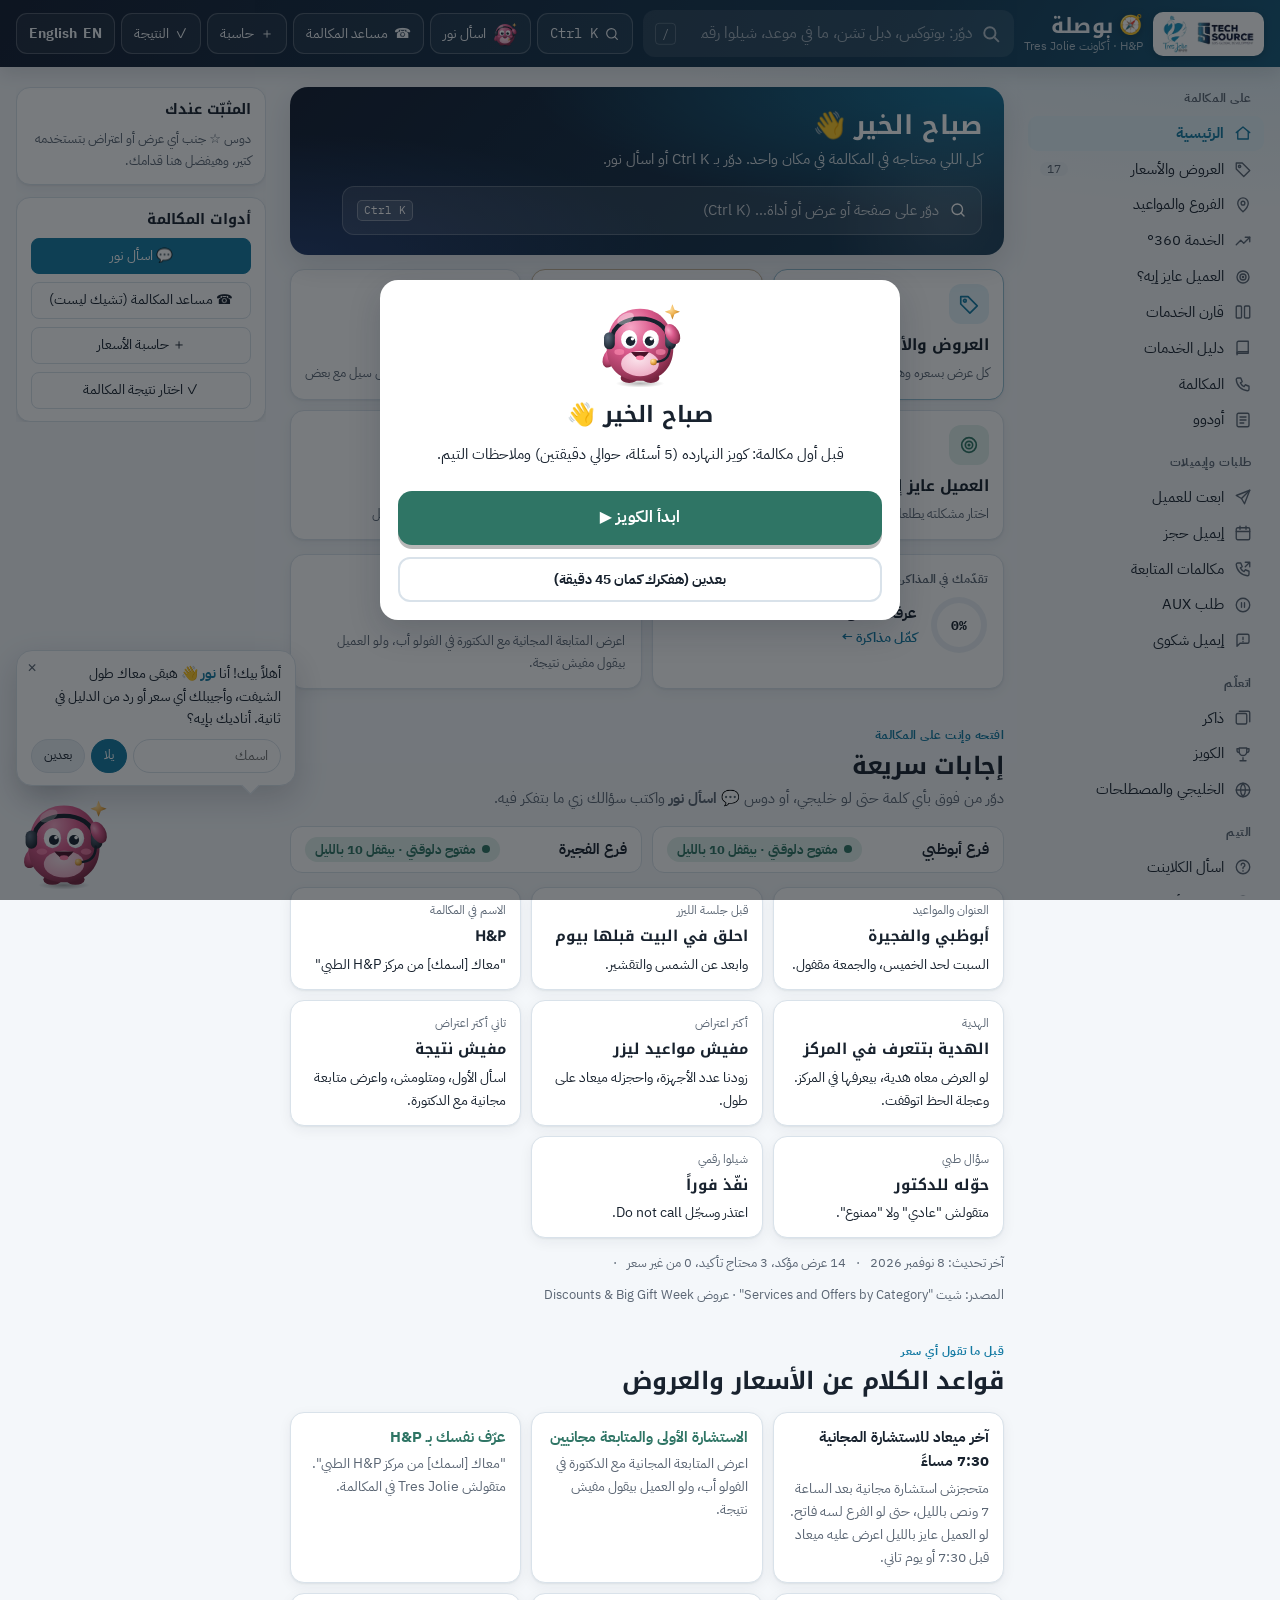
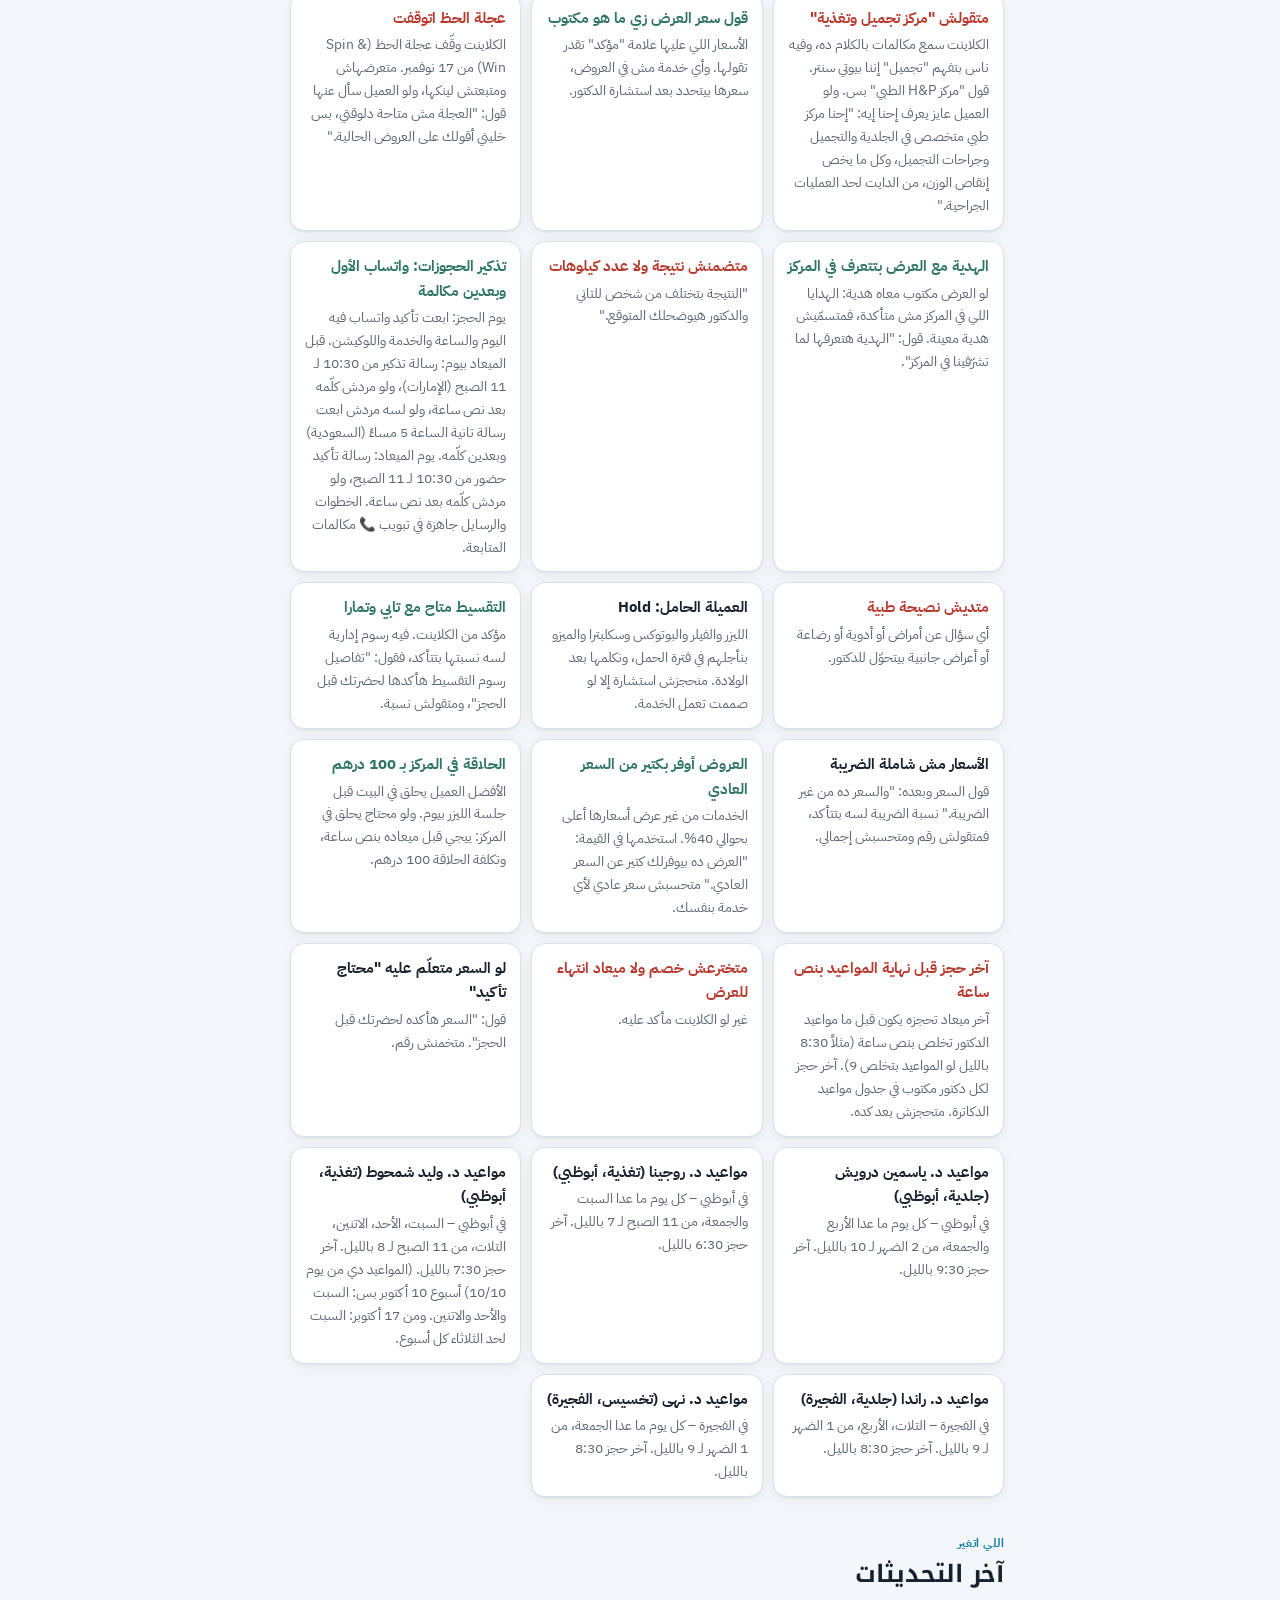
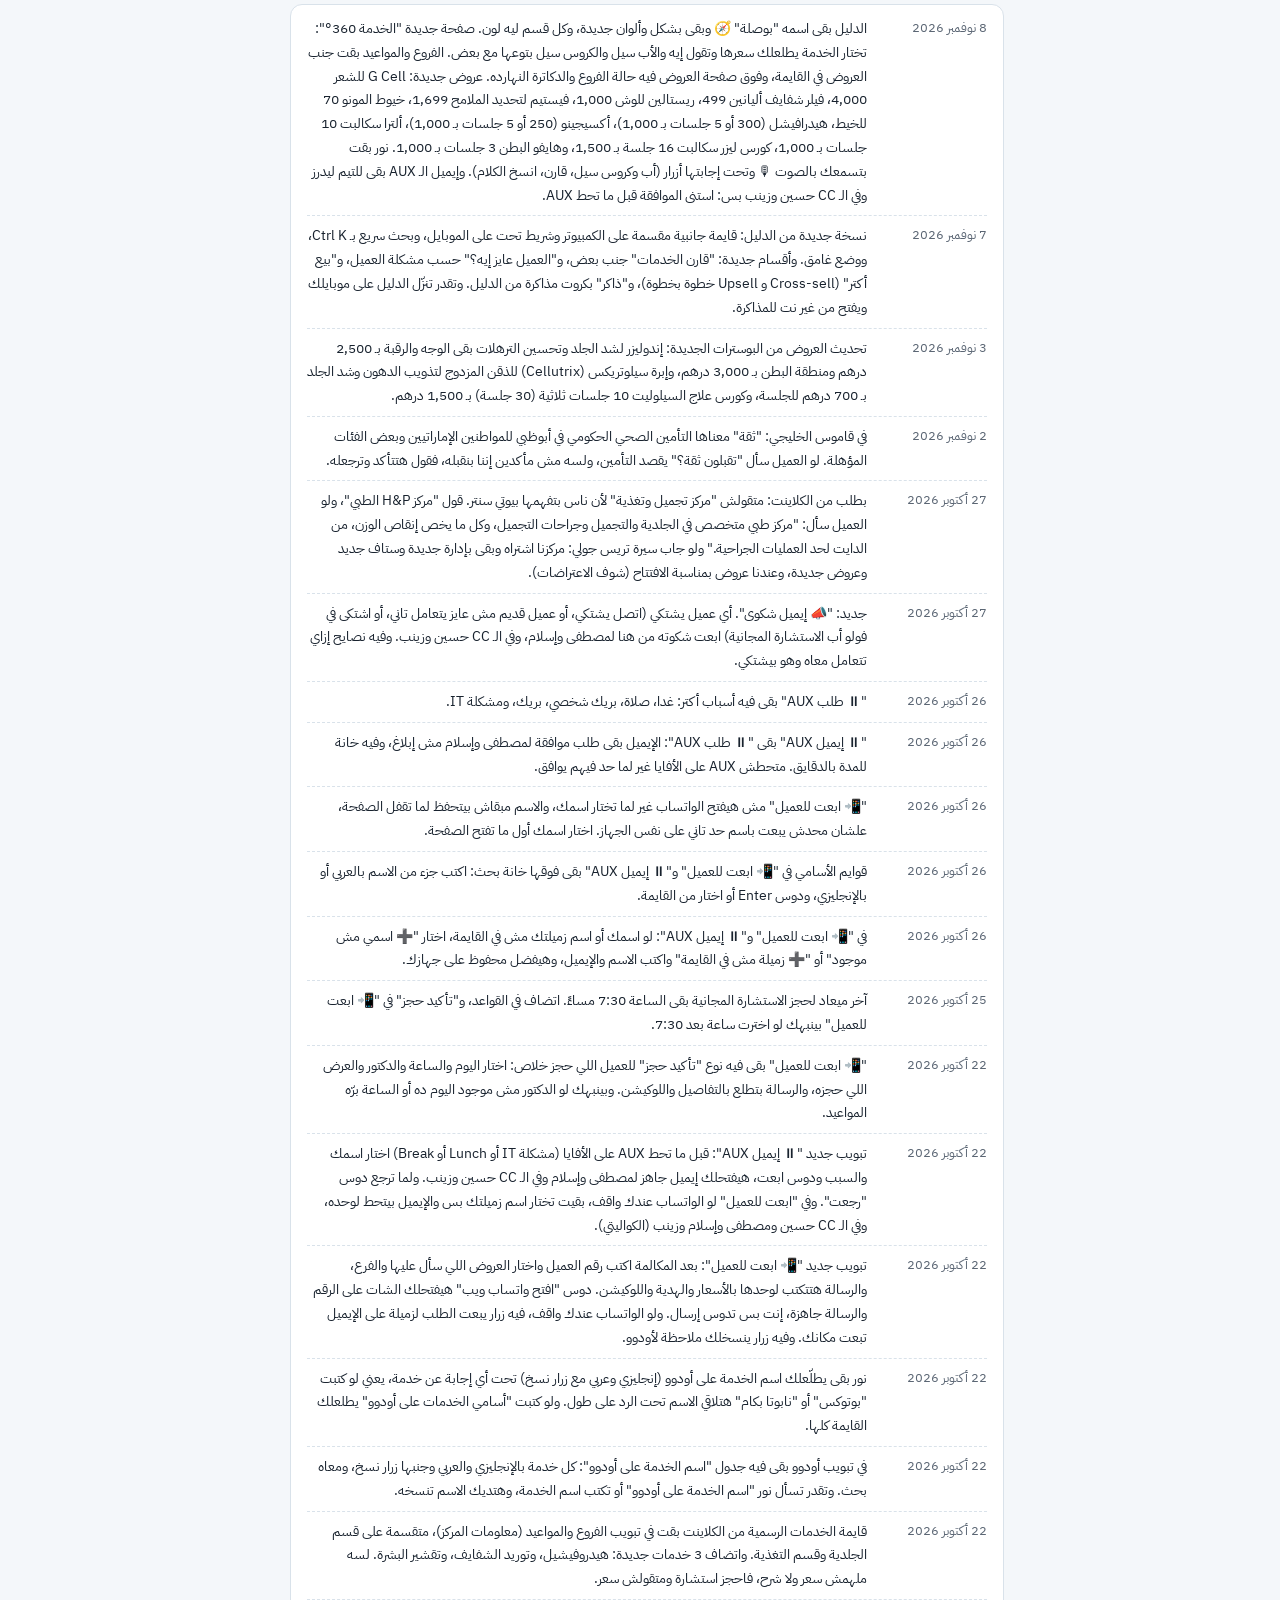
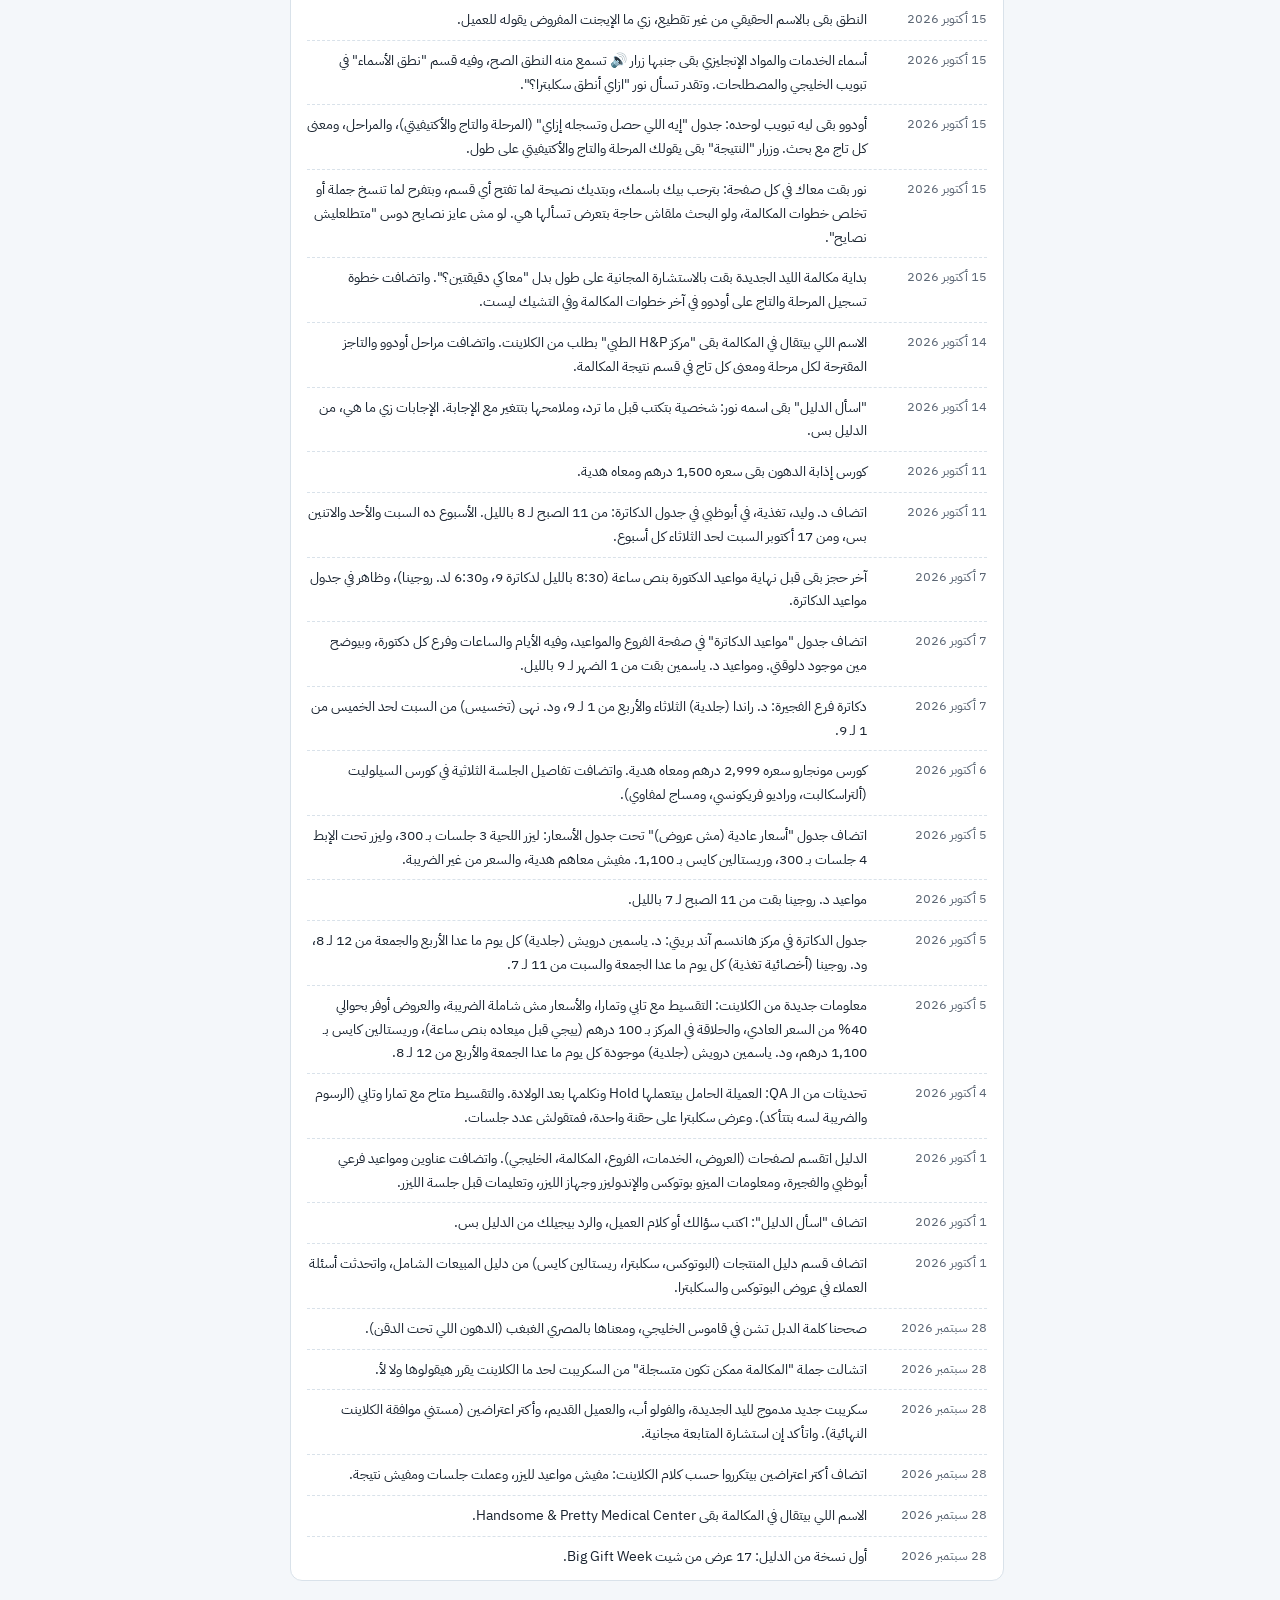
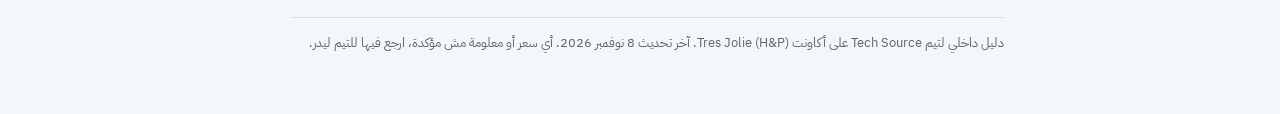
==== commit 63bc218e: "Follow-up tab follows the client's booking reminder process (17 Nov) Day before: WhatsApp reminder 1" ====
--- a/index.html
+++ b/index.html
@@ -608,6 +608,7 @@
  ['no','عجلة الحظ اتوقفت','الكلاينت وقّف عجلة الحظ (Spin & Win) من 17 نوفمبر. متعرضهاش ومتبعتش لينكها، ولو العميل سأل عنها قول: "العجلة مش متاحة دلوقتي، بس خليني أقولك على العروض الحالية."'],
  ['yes','الهدية مع العرض بتتعرف في المركز','لو العرض مكتوب معاه هدية: الهدايا اللي في المركز مش متأكدة، فمتسمّيش هدية معينة. قول: "الهدية هتعرفها لما تشرّفينا في المركز".'],
  ['no','متضمنش نتيجة ولا عدد كيلوهات','"النتيجة بتختلف من شخص للتاني والدكتور هيوضحلك المتوقع."'],
+ ['yes','تذكير الحجوزات: واتساب الأول وبعدين مكالمة','يوم الحجز: ابعت تأكيد واتساب فيه اليوم والساعة والخدمة واللوكيشن. قبل الميعاد بيوم: رسالة تذكير من 10:30 لـ 11 الصبح (الإمارات)، ولو مردش كلّمه بعد نص ساعة، ولو لسه مردش ابعت رسالة تانية الساعة 5 مساءً (السعودية) وبعدين كلّمه. يوم الميعاد: رسالة تأكيد حضور من 10:30 لـ 11 الصبح، ولو مردش كلّمه بعد نص ساعة. الخطوات والرسايل جاهزة في تبويب 📞 مكالمات المتابعة.'],
  ['no','متديش نصيحة طبية','أي سؤال عن أمراض أو أدوية أو رضاعة أو أعراض جانبية بيتحوّل للدكتور.'],
  ['warn','العميلة الحامل: Hold','الليزر والفيلر والبوتوكس وسكلبترا والميزو بنأجلهم في فترة الحمل، ونكلمها بعد الولادة. منحجزش استشارة إلا لو صممت تعمل الخدمة.'],
  ['yes','التقسيط متاح مع تابي وتمارا','مؤكد من الكلاينت. فيه رسوم إدارية لسه نسبتها بتتأكد، فقول: "تفاصيل رسوم التقسيط هأكدها لحضرتك قبل الحجز"، ومتقولش نسبة.'],
@@ -1271,7 +1272,7 @@
   if(l&&l[2]===o.price) return l[ar?0:1];
   return ar?(o.ar+': '+o.price+' درهم'):((o.en||o.ar)+': '+String(o.price).replace('من','from')+' AED'); }
 let WA=Object.assign({desc:true,kind:'offers',phone:'',name:'',gender:'f',lang:'ar',offers:[],branch:'ad',agent:'',mate:'',msg:'',edited:false,date:'',time:'',doc:'',extra:''},(()=>{try{return JSON.parse(localStorage.getItem('tj-wa')||'{}')}catch(e){return {}}})(),{agent:(()=>{try{return sessionStorage.getItem('tj-wa-agent')||''}catch(e){return ''}})()});
-WA.phone='';WA.name='';WA.offers=[];WA.msg='';WA.edited=false;WA.kind='offers';WA.date='';WA.time='';WA.doc='';WA.extra=''; // a fresh customer every time the page opens
+WA.phone='';WA.name='';WA.offers=[];WA.msg='';WA.edited=false;WA.kind='offers';WA.date='';WA.time='';WA.doc='';WA.extra='';WA.svc=''; // a fresh customer every time the page opens
 const waSave=()=>{try{localStorage.setItem('tj-wa',JSON.stringify({gender:WA.gender,lang:WA.lang,branch:WA.branch,mate:WA.mate,desc:WA.desc})); sessionStorage.setItem('tj-wa-agent',WA.agent)}catch(e){}};
 // UAE numbers to 9715XXXXXXXX; anything else keeps its digits (international numbers must include the country code).
 function waNum(p){ let d=String(p||'').replace(/[^\d+]/g,''); if(d.startsWith('+')) d=d.slice(1); if(d.startsWith('00')) d=d.slice(2);
@@ -1302,7 +1303,7 @@
   if(ar){
     L.push('أهلاً بحضرتك'+(nm?' يا '+nm:'')+' 🌸'); L.push((f?'معاكي ':'معاك ')+(ag?ag+' من ':'')+'مركز H&P الطبي.');
     L.push(''); L.push('بنأكد حجز حضرتك ✅');
-    if(day) L.push('🗓 اليوم: '+day); if(tm) L.push('⏰ الساعة: '+tm); if(doc) L.push('👩‍⚕️ مع: '+doc);
+    if(day) L.push('🗓 اليوم: '+day); if(tm) L.push('⏰ الساعة: '+tm); if(String(WA.svc||'').trim()) L.push('💉 الخدمة: '+String(WA.svc).trim()); if(doc) L.push('👩‍⚕️ مع: '+doc);
     if(off.length){ L.push(''); L.push(off.length>1?'العروض اللي '+(f?'حجزتيها':'حجزتها')+':':'العرض اللي '+(f?'حجزتيه':'حجزته')+':'); L.push(...off); const gl=waGiftLines(ar,f); if(gl.length){ L.push(''); L.push(...gl); L.push(''); } L.push('الأسعار غير شاملة ضريبة القيمة المضافة.'); }
     if(br){ L.push(''); L.push('📍 '+br.ar.split('\n').filter(l=>!l.startsWith('المواعيد')).join('\n')); L.push('اللوكيشن: '+br.map); }
     if(x){ L.push(''); L.push('📝 '+x); }
@@ -1310,7 +1311,7 @@
   } else {
     L.push('Hello'+(nm?' '+nm:'')+' 🌸'); L.push('This is '+(ag||'your advisor')+' from H&P Medical Center.');
     L.push(''); L.push('We are confirming your booking ✅');
-    if(day) L.push('🗓 Day: '+day); if(tm) L.push('⏰ Time: '+tm); if(doc) L.push('👩‍⚕️ With: '+doc);
+    if(day) L.push('🗓 Day: '+day); if(tm) L.push('⏰ Time: '+tm); if(String(WA.svc||'').trim()) L.push('💉 Service: '+String(WA.svc).trim()); if(doc) L.push('👩‍⚕️ With: '+doc);
     if(off.length){ L.push(''); L.push(off.length>1?'The offers you booked:':'The offer you booked:'); L.push(...off); const gl=waGiftLines(ar,f); if(gl.length){ L.push(''); L.push(...gl); L.push(''); } L.push('Prices exclude VAT.'); }
     if(br){ L.push(''); L.push('📍 '+br.en.split('\n').filter(l=>!l.startsWith('Open')).join('\n')); L.push('Location: '+br.map); }
     if(x){ L.push(''); L.push('📝 '+x); }
@@ -1367,6 +1368,7 @@
     ${WA.kind==='book'?`<div class="wa-row wa-row2"><label>${WAU.date}<input id="waDate" type="date" value="${esc(WA.date)}"></label><label>${WAU.time}<input id="waTime" type="time" step="900" value="${esc(WA.time)}"></label></div>
     <label>${WAU.doc}<select id="waDoc" class="wa-sel"><option value="">${WAU.docNone}</option>${DOCTORS.map((d,i)=>[d,i]).filter(([d])=>!WA.branch||d.br===WA.branch).map(([d,i])=>`<option value="${i}" ${String(WA.doc)===String(i)?'selected':''}>${esc(waDoc(i,LANG!=='en'))}</option>`).join('')}</select></label>
     <div class="wa-warn" id="waBookWarn" ${waBookWarn().length?'':'hidden'}>${waBookWarn().map(esc).join('<br>')}</div>
+    <label>${LANG==='en'?'Service (if it isn\'t one of the offers below)':'الخدمة (لو مش من العروض اللي تحت)'}<input id="waSvc" value="${esc(WA.svc||'')}" placeholder="${LANG==='en'?'e.g. Free consultation with the dermatologist':'مثلاً: استشارة مجانية مع دكتورة الجلدية'}"></label>
     <label>${WAU.extra}<input id="waExtra" value="${esc(WA.extra)}" placeholder="${WAU.extraPh}"></label>`:''}
     <div class="wa-lbl">${WA.kind==='book'?WAU.offersBook:WAU.offers}</div>
     ${cats.map(c=>`<div class="wa-cat"><span>${esc(CATS[c]||c)}</span><div class="wa-chips">${ok.filter(o=>o.cat===c).map(o=>`<button data-a="wao" data-v="${o.id}" class="${WA.offers.includes(o.id)?'on':''}" title="${o.st!=='ok'?esc(WAU.noPrice):''}">${esc(LANG==='en'?o.en||o.ar:o.ar)}${o.st!=='ok'?' *':''}</button>`).join('')}</div></div>`).join('')}
@@ -1391,6 +1393,7 @@
   if(!WA.phone.trim()){ toast(WAU.needPhone); const i=$('waPhone'); if(i) i.focus(); return null; }
   if(WA.kind!=='book'&&!WA.offers.length&&!WA.branch){ toast(WAU.needAny); return null; }
   if(WA.kind==='book'&&(!WA.date||!WA.time)){ toast(WAU.needWhen); const i=$(!WA.date?'waDate':'waTime'); if(i) i.focus(); return null; }
+  if(WA.kind==='book'&&!WA.offers.length&&!String(WA.svc||'').trim()){ toast(LANG==='en'?'Add the service: pick the offer, or type the service.':'ضيف الخدمة: اختار العرض، أو اكتب الخدمة.'); const i=$('waSvc'); if(i) i.focus(); return null; }
   return n;
 }
 const waMsgNow=()=>{ const t=$('waMsg'); return t?t.value:(WA.edited?WA.msg:waText()); };
@@ -1404,7 +1407,7 @@
 }
 document.addEventListener('input',e=>{
   const id=e.target.id; if(!id||!id.startsWith('wa')) return;
-  if(id==='waDate'||id==='waTime'){ WA[id==='waDate'?'date':'time']=e.target.value; const w=$('waBookWarn'); if(w){ const W=waBookWarn(); w.hidden=!W.length; w.innerHTML=W.map(esc).join('<br>'); } } if(id==='waDoc'){ WA.doc=e.target.value; const w=$('waBookWarn'); if(w){ const W=waBookWarn(); w.hidden=!W.length; w.innerHTML=W.map(esc).join('<br>'); } } if(id==='waExtra') WA.extra=e.target.value;
+  if(id==='waDate'||id==='waTime'){ WA[id==='waDate'?'date':'time']=e.target.value; const w=$('waBookWarn'); if(w){ const W=waBookWarn(); w.hidden=!W.length; w.innerHTML=W.map(esc).join('<br>'); } } if(id==='waDoc'){ WA.doc=e.target.value; const w=$('waBookWarn'); if(w){ const W=waBookWarn(); w.hidden=!W.length; w.innerHTML=W.map(esc).join('<br>'); } } if(id==='waExtra') WA.extra=e.target.value; if(id==='waSvc') WA.svc=e.target.value;
   if(id==='waPhone') WA.phone=e.target.value; if(id==='waName') WA.name=e.target.value; if(id==='waAgent'){ WA.agent=e.target.value; waSave(); }
   if(id==='waMsg'){ WA.msg=e.target.value; if(!WA.edited){ WA.edited=true; renderMain(); const m=$('waMsg'); if(m){ m.focus(); m.setSelectionRange(m.value.length,m.value.length);} } return; }
   waRefresh();
@@ -2188,14 +2191,14 @@
   k:{consult:'🩺 Free consultation',session:'💉 Session / service',follow:'🔁 Follow-up with the doctor'},
   s:{inbound:'📞 Inbound call',outbound:'📲 Our call',wa:'💬 WhatsApp',followup:'🔁 Follow-up call',other:'✏️ Other'},
   g:{none:'No offer gift',center:'Gift at the center'},
-  fuH:'📞 Follow-up calls for this booking',fu:['Confirm','Reminder on the day','After the visit'],fuSkip:'not needed',fuPick:'Choose the appointment day to see the call days.',
+  fuH:'📞 Follow-up calls for this booking',fu:['Day before: WhatsApp reminder, then a call','Visit day: WhatsApp reminder, then a call','After the visit'],fuSkip:'not needed',fuPick:'Choose the appointment day to see the call days.',
   fuSign:'Sign in once with your work email (🏆 Quiz tab) so these calls are saved and you get reminded.',saved:'Booking saved ✓ We\'ll remind you of the follow-up calls',savedDup:'This booking is already saved ✓',notSaved:'The email is ready, but the booking wasn\'t saved for the follow-up calls. Try again.',
   mode:'What happened?',m:{new:'🆕 New booking',move:'🔁 Changed the day',cancel:'❌ Cancelled'},
   mIntro:{move:'The customer changed the day of a booking (e.g. in a follow-up call). Write the customer\'s number and the NEW day and time; the follow-up calls move with it.',cancel:'The customer cancelled a booking. Write the customer\'s number so the follow-up calls stop.'},
   oldDate:'Old day (optional)',oldTime:'Old time',newDate:'New day',newTime:'New time',cDate:'Day of the cancelled booking (optional)',why:'Why? (optional)',whyPh:'e.g. travelling, will call back to book',
   sendM:{new:'Send booking',move:'Send the new day',cancel:'Send cancellation'},needPhone:'Write the customer\'s number.',
   movedOk:'Day changed ✓ The follow-up calls moved to the new day',cancelOk:'Cancelled ✓ Its follow-up calls stopped',noneOk:'Email ready. This booking wasn\'t saved here before, so there are no calls to stop.',movedNew:'Saved ✓ We\'ll remind you of the calls for the new day',
-  checkH:'Before you send',check:['Read the day, time, branch and service back to the customer.','Check the booking is saved on Odoo with the same details.','Send the WhatsApp confirmation with the location (📲 tab).']}
+  checkH:'Before you send',check:['Read the day, time, branch and service back to the customer.','Check the booking is saved on Odoo with the same details.','Send the WhatsApp confirmation the same day: day, time, service and location (📲 tab).']}
  :{tab:'📅 إيميل حجز',eyebrow:'حجز جديد أو تغيير ميعاد أو إلغاء',title:'إيميل حجز',
   intro:'أي حجز بيتبعتله إيميل في نفس اليوم، علشان التيم ليدرز يتابعوا والعيادة تبقى جاهزة. املا البيانات ودوس "ابعت الحجز"، هيفتحلك إيميل جاهز رايح لمصطفى وإسلام، وفي الـ CC حسين.',
   me:'اسمك',kind:'الحجز لـ',src:'الحجز جه منين',name:'اسم العميل',phone:'رقم العميل',branch:'الفرع',svc:'العرض أو الخدمة',doc:'الدكتور (لو اتحدد)',date:'يوم الميعاد',time:'الساعة',
@@ -2205,14 +2208,14 @@
   k:{consult:'🩺 استشارة مجانية',session:'💉 جلسة / خدمة',follow:'🔁 متابعة مع الدكتور'},
   s:{inbound:'📞 العميل اتصل',outbound:'📲 إحنا اتصلنا',wa:'💬 واتساب',followup:'🔁 مكالمة فولو أب',other:'✏️ حاجة تانية'},
   g:{none:'مفيش هدية عرض',center:'هدية في المركز'},
-  fuH:'📞 مكالمات المتابعة للحجز ده',fu:['تأكيد الميعاد','تذكير يوم الميعاد','بعد الزيارة'],fuSkip:'مش محتاجة',fuPick:'اختار يوم الميعاد علشان تظهر أيام المكالمات.',
+  fuH:'📞 مكالمات المتابعة للحجز ده',fu:['قبلها بيوم: تذكير واتساب وبعدين مكالمة','يوم الميعاد: تذكير واتساب وبعدين مكالمة','بعد الزيارة'],fuSkip:'مش محتاجة',fuPick:'اختار يوم الميعاد علشان تظهر أيام المكالمات.',
   fuSign:'ادخل مرة واحدة بإيميل الشغل (من تبويب 🏆 الكويز) علشان المكالمات دي تتسجل ونفكرك بيها.',saved:'الحجز اتسجل ✓ هنفكرك بمكالمات المتابعة',savedDup:'الحجز ده متسجل قبل كده ✓',notSaved:'الإيميل جاهز، بس الحجز متسجلش لمكالمات المتابعة. جرّب تاني.',
   mode:'إيه اللي حصل؟',m:{new:'🆕 حجز جديد',move:'🔁 غيّر ميعاده',cancel:'❌ لغى الحجز'},
   mIntro:{move:'العميل غيّر ميعاد حجز موجود (مثلاً في مكالمة فولو أب). اكتب رقم العميل والميعاد الجديد، ومكالمات المتابعة هتتنقل معاه.',cancel:'العميل لغى حجزه. اكتب رقم العميل علشان مكالمات المتابعة بتاعته تقف.'},
   oldDate:'الميعاد القديم (اختياري)',oldTime:'الساعة القديمة',newDate:'اليوم الجديد',newTime:'الساعة الجديدة',cDate:'ميعاد الحجز اللي اتلغى (اختياري)',why:'السبب (اختياري)',whyPh:'مثلاً: مسافرة، هتكلمنا تحجز تاني',
   sendM:{new:'ابعت الحجز',move:'ابعت الميعاد الجديد',cancel:'ابعت الإلغاء'},needPhone:'اكتب رقم العميل.',
   movedOk:'الميعاد اتغير ✓ ومكالمات المتابعة اتنقلت لليوم الجديد',cancelOk:'الحجز اتلغى ✓ ومكالمات المتابعة بتاعته وقفت',noneOk:'الإيميل جاهز. الحجز ده مكانش متسجل هنا قبل كده، فمفيش مكالمات توقف.',movedNew:'اتسجل ✓ هنفكرك بمكالمات الميعاد الجديد',
-  checkH:'قبل ما تبعت',check:['اقرا للعميل اليوم والساعة والفرع والخدمة.','اتأكد إن الحجز متسجل على أودوو بنفس البيانات.','ابعت تأكيد الواتساب باللوكيشن (من تبويب 📲).']};
+  checkH:'قبل ما تبعت',check:['اقرا للعميل اليوم والساعة والفرع والخدمة.','اتأكد إن الحجز متسجل على أودوو بنفس البيانات.','ابعت تأكيد الواتساب في نفس اليوم: اليوم والساعة والخدمة واللوكيشن (من تبويب 📲).']};
 const K_EN={consult:'Free consultation',session:'Session / service',follow:'Follow-up with the doctor'};
 const S_EN={inbound:'Inbound call',outbound:'Our call',wa:'WhatsApp',followup:'Follow-up call',other:'Other'};
 const G_EN={none:'None',center:'Gift at the center (picked there)',laser:'Full-body laser session',hydra:'HydraFacial',oxy:'OxyGeneo',ten:'10% off',wheel:'Spin & Win wheel (instead of the gift)'};
@@ -2945,31 +2948,31 @@
 //@@FOLLOW@@
 
 // ---------- booking follow-up calls: confirm the day before, remind on the day, ask after the visit ----------
-const F=EN?{tab:'📞 Follow-up calls',eyebrow:'Every booking gets 3 calls',title:'Follow-up calls',
-  intro:'Every booking sent from the 📅 Booking email tab shows up here with its 3 calls: confirm the day before, remind on the day, and check in after the visit. After each call, press what happened so the reminder stops.',
+const F=EN?{tab:'📞 Follow-up calls',eyebrow:'The client\'s reminder process (17 Nov)',title:'Follow-up calls',
+  intro:'Every booking sent from the 📅 Booking email tab shows up here. The day before and on the visit day, start with a WhatsApp reminder at 10:30-11:00 AM UAE time, and call only if the customer doesn\'t reply. The day before, if there is still no reply, send a second WhatsApp at 5:00 PM Saudi time, then call. After each step, press what happened so the next step shows.',
   signFirst:'Sign in with your work email first (once on this device), so we know which calls are yours.',signGo:'Sign in',
   todayT:'To call today',soonT:'Coming up',noneToday:'No calls for today 👌',noneSoon:'Nothing coming up.',mineT:'My calls',allT:'Whole team',
-  c:['','Confirm the appointment','Reminder on the day','After the visit'],cs:['','the day before','on the day','did they go? how was it?'],
+  c:['','Day-before reminder','Visit-day reminder','After the visit'],cs:['','WhatsApp first, then a call','WhatsApp first, then a call','did they go? how was it?'],
   late:'late',tries:n=>'no answer ×'+n,appt:'Appointment',phone:'Number',copyN:'Copy number',copied:'Number copied',
   hint:['',
    'Hello, this is [your name] from H&P Medical Center. I\'m calling to confirm your appointment tomorrow at [time] at our [branch] branch. Does that still work for you?',
    'Good morning, a quick reminder of your appointment today at [time] at our [branch] branch. Shall I send you the location on WhatsApp?',
    'Hello, we wanted to check on you after your visit. How was your experience with us?'],
-  r:{confirmed:'✅ Confirmed',noanswer:'📵 No answer',rescheduled:'🔁 New date',cancelled:'❌ Cancelled',went:'✅ Went',noshow:'🚫 Didn\'t go'},
+  r:{confirmed:'✅ Confirmed',noanswer:'📵 No answer',noreply:'📵 No answer',sent:'✓ Sent, no reply yet',replied:'✅ Replied and confirmed',waOpen:'📲 Open WhatsApp with the reminder',rescheduled:'🔁 New date',cancelled:'❌ Cancelled',went:'✅ Went',noshow:'🚫 Didn\'t go'},
   note:'Note (optional)',notePh:'e.g. asked for a female doctor, will come 15 minutes late',fbPh:'What did they say about the visit?',rate:'How happy?',newDate:'New day',newTime:'Time',
   save:'Save',cancel:'Back',saved:'Saved ✓',agent:'With',off:'off today',offDay:'off that day',give:'Give to…',given:'Given ✓',offline:'The list will show once the scorecard script is updated.',
   bar:n=>'📞 You have '+n+' follow-up call'+(n>1?'s':'')+' today',barGo:'Open',errs:{not_yours:'This call isn\'t yours.',bad_date:'Choose a day from today on.',forbidden:'Team leads only.'}}
- :{tab:'📞 مكالمات المتابعة',eyebrow:'كل حجز ليه 3 مكالمات',title:'مكالمات المتابعة',
-  intro:'أي حجز بيتبعت من تبويب 📅 إيميل حجز بيظهر هنا بمكالماته التلاتة: تأكيد قبلها بيوم، وتذكير يوم الميعاد، ومكالمة بعد الزيارة نطمن فيها. بعد كل مكالمة دوس على اللي حصل علشان التذكير يقف.',
+ :{tab:'📞 مكالمات المتابعة',eyebrow:'بروسيس التذكير من الكلاينت (17 نوفمبر)',title:'مكالمات المتابعة',
+  intro:'أي حجز بيتبعت من تبويب 📅 إيميل حجز بيظهر هنا. قبل الميعاد بيوم ويوم الميعاد: ابدأ برسالة تذكير على الواتساب من 10:30 لـ 11 الصبح بتوقيت الإمارات، ومتتصلش غير لو العميل مردش. وقبلها بيوم، لو لسه مردش، ابعت رسالة تانية الساعة 5 مساءً بتوقيت السعودية وبعدين كلّمه. بعد كل خطوة دوس على اللي حصل علشان الخطوة اللي بعدها تظهر.',
   signFirst:'ادخل بإيميل الشغل الأول (مرة واحدة على الجهاز ده)، علشان نعرف أنهي مكالمات بتاعتك.',signGo:'دخول',
   todayT:'مكالمات النهارده',soonT:'الجاية',noneToday:'مفيش مكالمات النهارده 👌',noneSoon:'مفيش حاجة جاية.',mineT:'مكالماتي',allT:'كل التيم',
-  c:['','تأكيد الميعاد','تذكير يوم الميعاد','بعد الزيارة'],cs:['','قبلها بيوم','يوم الميعاد','راح؟ ورأيه إيه؟'],
+  c:['','تذكير قبلها بيوم','تذكير يوم الميعاد','بعد الزيارة'],cs:['','واتساب الأول وبعدين مكالمة','واتساب الأول وبعدين مكالمة','راح؟ ورأيه إيه؟'],
   late:'متأخرة',tries:n=>'مردش ×'+n,appt:'الميعاد',phone:'الرقم',copyN:'انسخ الرقم',copied:'الرقم اتنسخ',
   hint:['',
    'أهلاً يا فندم، معاك [اسمك] من مركز H&P الطبي. بكلم حضرتك علشان أأكد ميعادك بكرة الساعة [الساعة] في فرع [الفرع]. الميعاد لسه مناسب لحضرتك؟',
    'صباح الخير يا فندم، بفكّر حضرتك بميعادك النهارده الساعة [الساعة] في فرع [الفرع]. تحب أبعتلك اللوكيشن على الواتساب؟',
    'أهلاً يا فندم، حبينا نطمن على حضرتك بعد الزيارة. التجربة كانت عاملة إزاي معانا؟'],
-  r:{confirmed:'✅ أكّد',noanswer:'📵 مردش',rescheduled:'🔁 ميعاد جديد',cancelled:'❌ لغى',went:'✅ راح',noshow:'🚫 مراحش'},
+  r:{confirmed:'✅ أكّد',noanswer:'📵 مردش',noreply:'📵 مردش',sent:'✓ بعتها ومردش لسه',replied:'✅ رد وأكّد',waOpen:'📲 افتح الواتساب بالرسالة',rescheduled:'🔁 ميعاد جديد',cancelled:'❌ لغى',went:'✅ راح',noshow:'🚫 مراحش'},
   note:'ملاحظة (اختياري)',notePh:'مثلاً: طالبة دكتورة ست، هتتأخر ربع ساعة',fbPh:'قال إيه عن الزيارة؟',rate:'مبسوط قد إيه؟',newDate:'اليوم الجديد',newTime:'الساعة',
   save:'سجّل',cancel:'رجوع',saved:'اتسجل ✓',agent:'مع',off:'أجازة النهارده',offDay:'أجازة يومها',give:'اديها لـ…',given:'اتحولت ✓',offline:'القايمة هتظهر أول ما سكريبت السكور كارد يتحدث.',
   bar:n=>'📞 عندك '+n+' مكالمة متابعة النهارده',barGo:'افتح',errs:{not_yours:'المكالمة دي مش بتاعتك.',bad_date:'اختار يوم من النهارده ورايح.',forbidden:'للتيم ليدرز بس.'}};
@@ -2984,7 +2987,9 @@
 .fstars button{font-size:24px;background:none;border:0;cursor:pointer;opacity:.35;padding:0 2px}.fstars button.on{opacity:1}
 .fbar{position:fixed;inset-inline:12px;bottom:12px;z-index:60;display:flex;gap:8px;align-items:center;justify-content:space-between;background:#1d2731;color:#fff;border-radius:14px;padding:10px 12px;box-shadow:0 8px 24px rgba(0,0,0,.25);font-weight:700;max-width:560px;margin-inline:auto}
 .fbar button{font:inherit;font-weight:800;border:0;border-radius:10px;padding:8px 14px;cursor:pointer}.fbar .go{background:#FFB15C;color:#1d2731}.fbar .x{background:transparent;color:#fff;font-size:18px;padding:4px 8px}
-.ftel{direction:ltr;unicode-bidi:embed;font-weight:800;color:var(--ink)}`;
+.ftel{direction:ltr;unicode-bidi:embed;font-weight:800;color:var(--ink)}
+.fsteps{margin:0;padding-inline-start:20px;display:grid;gap:4px;font-size:14px}.fsteps li{color:var(--muted)}.fsteps li span{font-size:12.5px}
+.fsteps li.done{text-decoration:line-through;opacity:.6}.fsteps li.now{color:var(--ink)}.fsteps li.now b{color:var(--sage)}a.fwa{text-decoration:none;display:inline-block}`;
 document.head.insertAdjacentHTML('beforeend','<style>'+fcss+'</style>');
 let CALLS=null, CALLS_ERR=false, FU={open:'',res:'',note:'',rate:0,date:'',time:'',all:false,bar:true};
 const fuKey=x=>x.id+'-'+x.call;
@@ -3002,12 +3007,12 @@
 function fuItem(x){ const k=fuKey(x), open=FU.open===k, res3=x.call===3?['went','noshow','noanswer']:['confirmed','noanswer','rescheduled','cancelled'];
   const hint=F.hint[x.call].replace(/\[(الساعة|time)\]/g,t12(x.time)||'…').replace(/\[(الفرع|branch)\]/g,x.branch||'…');
   const lead=CALLS&&CALLS.lead;
-  return `<div class="fitem ${x.state==='late'?'late':''}" id="fu-${k}"><div class="h"><span class="fpill c${x.call}">${x.call}. ${F.c[x.call]}</span><span>${F.cs[x.call]}</span>${x.state==='late'?`<span class="fpill late">${F.late}</span>`:''}${x.state==='soon'?`<span>· ${esc(dayLbl(x.due))}</span>`:''}${x.tries?`<span>· ${esc(F.tries(x.tries))}</span>`:''}${lead?`<span>· ${F.agent} <b>${esc(x.to)}</b></span>${x.off?`<span class="fpill off">${x.state==='soon'?F.offDay:F.off}</span>`:''}`:''}</div>
+  return `<div class="fitem ${x.state==='late'?'late':''}" id="fu-${k}"><div class="h"><span class="fpill c${x.call}">${x.call}. ${F.c[x.call]}</span><span>${F.cs[x.call]}</span>${x.state==='late'?`<span class="fpill late">${F.late}</span>`:''}${x.state==='soon'?`<span>· ${esc(dayLbl(x.due))}</span>`:''}${x.tries&&x.call===3?`<span>· ${esc(F.tries(x.tries))}</span>`:''}${lead?`<span>· ${F.agent} <b>${esc(x.to)}</b></span>${x.off?`<span class="fpill off">${x.state==='soon'?F.offDay:F.off}</span>`:''}`:''}</div>
    <div class="t">${esc(x.cust)}</div>
    <div class="meta"><span><b>${F.appt}</b>${esc(dayLbl(x.date))} ${esc(t12(x.time))}</span>${x.branch?`<span><b>${EN?'Branch':'الفرع'}</b>${esc(x.branch)}</span>`:''}${x.svc?`<span><b>${EN?'Service':'الخدمة'}</b>${esc(x.svc)}</span>`:''}${x.doc?`<span><b>${EN?'Doctor':'الدكتور'}</b>${esc(x.doc)}</span>`:''}
     ${x.phone?`<span><b>${F.phone}</b><a class="ftel" href="tel:${esc(x.phone.replace(/[^\d+]/g,''))}">${esc(x.phone)}</a> <button class="qghost" style="padding:3px 8px;font-size:12px" data-a="fucopy" data-v="${esc(x.phone)}">${F.copyN}</button></span>`:''}${x.odoo?`<span><b>Odoo</b>${esc(x.odoo)}</span>`:''}</div>
    ${x.notes?`<div class="muted" style="white-space:pre-line;font-size:13px">📝 ${esc(x.notes)}</div>`:''}
-   ${x.state!=='soon'||lead?`<div class="fhint">💬 ${esc(hint)}</div><div class="fbtns">${res3.map(r=>`<button data-a="fures" data-k="${k}" data-v="${r}" class="${open&&FU.res===r?'on':''}">${F.r[r]}</button>`).join('')}</div>`:''}
+   ${x.state!=='soon'||lead?fuSteps(x,k,open,hint,res3):''}
    ${open?`<div class="fform">${FU.res==='rescheduled'?`<div style="display:grid;grid-template-columns:1fr 1fr;gap:8px"><label class="lbl">${F.newDate}<input class="qin" type="date" id="fuDate" value="${esc(FU.date)}"></label><label class="lbl">${F.newTime}<input class="qin" type="time" id="fuTime" value="${esc(FU.time)}"></label></div>`:''}
      ${FU.res==='went'?`<div class="lbl">${F.rate}</div><div class="fstars">${[1,2,3,4,5].map(n=>`<button data-a="furate" data-v="${n}" class="${FU.rate>=n?'on':''}">⭐</button>`).join('')}</div>`:''}
      <label class="lbl" for="fuNote">${F.note}</label><input class="qin" id="fuNote" placeholder="${esc(FU.res==='went'||FU.res==='noshow'?F.fbPh:F.notePh)}" value="${esc(FU.note)}">
@@ -3015,6 +3020,41 @@
      <div class="row"><button class="qbtn" data-a="fusave" data-k="${k}" ${FU.busy?'disabled':''}>${F.save}</button><button class="qghost" data-a="fuback">${F.cancel}</button></div></div>`:''}
    ${lead?`<div class="row"><select class="qin" style="max-width:240px;padding:7px 10px;font-size:14px" data-a="fugive" data-id="${x.id}"><option value="">${F.give}</option>${(CALLS.agents||[]).filter(a=>a!==x.to).map(a=>`<option>${esc(a)}</option>`).join('')}</select></div>`:''}
   </div>`; }
+// The client's reminder process (17 Nov 2026). Times are as the client wrote them (UAE, and 5 PM Saudi time), shown in Egypt time too.
+const FU_EG=EN?'Egypt':'مصر', FU_AE=EN?'UAE':'الإمارات', FU_SA=EN?'Saudi':'السعودية';
+function fuClock(ymd,h,m,tz){ try{ const [y,mo,d]=String(ymd||today()).split('-').map(Number); return new Date(Date.UTC(y,mo-1,d,h,m)).toLocaleTimeString(EN?'en-US':'ar-EG-u-nu-latn',{timeZone:tz,hour:'numeric',minute:'2-digit'}); }catch(e){ return ''; } }
+function fuAt(ms){ try{ return new Date(ms).toLocaleTimeString(EN?'en-US':'ar-EG-u-nu-latn',{timeZone:'Africa/Cairo',hour:'numeric',minute:'2-digit'}); }catch(e){ return ''; } }
+function fuPlan(x){ const d=x.due, m1=fuClock(d,6,30,'Africa/Cairo'), m2=fuClock(d,7,0,'Africa/Cairo'), ev=fuClock(d,14,0,'Africa/Cairo'), evA=fuClock(d,14,0,'Asia/Dubai');
+  const morning=EN?'10:30-11:00 AM '+FU_AE+' ('+m1+' - '+m2+' '+FU_EG+')':'من 10:30 لـ 11 الصبح '+FU_AE+' ('+m1+' - '+m2+' '+FU_EG+')';
+  const after=EN?'30 minutes after the message':'بعد الرسالة بنص ساعة';
+  if(x.call===1) return [
+    {t:'wa',n:1,s:EN?'Send the WhatsApp reminder':'ابعت رسالة التذكير على الواتساب',w:morning},
+    {t:'call',s:EN?'No reply? Call':'مردش؟ كلّمه',w:after},
+    {t:'wa',n:2,s:EN?'Still no reply? Send a second WhatsApp':'لسه مردش؟ ابعت رسالة تانية',w:EN?'5:00 PM '+FU_SA+' ('+ev+' '+FU_EG+' · '+evA+' '+FU_AE+')':'5 مساءً '+FU_SA+' ('+ev+' '+FU_EG+' · '+evA+' '+FU_AE+')'},
+    {t:'call',s:EN?'No reply? Call again':'مردش؟ كلّمه تاني',w:EN?'right after the second message':'بعد الرسالة التانية'}];
+  if(x.call===2) return [
+    {t:'wa',n:1,s:EN?'Send the WhatsApp reminder to confirm they are coming':'ابعت رسالة تأكيد الحضور على الواتساب',w:morning+(EN?', before the appointment':'، قبل الميعاد')},
+    {t:'call',s:EN?'No reply? Call to confirm they are coming':'مردش؟ كلّمه وأكّد الحضور',w:after}];
+  return null; }
+function fuWaText(x,n){ const nm=String(x.cust||'').trim(), br=/فجير|fujairah/i.test(x.branch||'')?WA_BR.fuj:(x.branch?WA_BR.ad:null), day=(()=>{ try{ return new Date(x.date+'T12:00:00').toLocaleDateString(EN?'en-GB':'ar-EG-u-nu-latn',{weekday:'long',day:'numeric',month:'long'}); }catch(e){ return x.date; } })(), tm=t12(x.time), svc=String(x.svc||'').trim();
+  const L=[];
+  if(!EN){ L.push('أهلاً بحضرتك'+(nm?' يا '+nm:'')+' 🌸'); L.push('دي رسالة من مركز H&P الطبي.'); L.push('');
+    L.push(n===2?'بنفكّر حضرتك تاني بميعادك يوم '+day+' الساعة '+tm+(svc?' لـ '+svc:'')+'، ومستنيين تأكيد حضرتك علشان نجهزلك كل حاجة.':(x.call===2?'بنفكّر حضرتك بميعادك النهارده الساعة '+tm+(svc?' لـ '+svc:'')+'.':'بنفكّر حضرتك بميعادك يوم '+day+' الساعة '+tm+(svc?' لـ '+svc:'')+'.'));
+    L.push('ياريت تأكيد الحضور بالرد على الرسالة دي 🙏'); if(br){ L.push(''); L.push('📍 '+br.ar.split('\n')[0]); L.push('اللوكيشن: '+br.map); } }
+  else { L.push('Hello'+(nm?' '+nm:'')+' 🌸'); L.push('This is H&P Medical Center.'); L.push('');
+    L.push(n===2?'A second reminder of your appointment on '+day+' at '+tm+(svc?' for '+svc:'')+'. We are waiting for your confirmation so we can get everything ready for you.':(x.call===2?'A reminder of your appointment today at '+tm+(svc?' for '+svc:'')+'.':'A reminder of your appointment on '+day+' at '+tm+(svc?' for '+svc:'')+'.'));
+    L.push('Please confirm you are coming by replying to this message 🙏'); if(br){ L.push(''); L.push('📍 '+br.en.split('\n')[0]); L.push('Location: '+br.map); } }
+  return L.join('\n'); }
+function fuSteps(x,k,open,hint,res3){
+  const btn=(v,lbl)=>`<button data-a="fures" data-k="${k}" data-v="${v}" class="${open&&FU.res===v?'on':''}">${lbl}</button>`;
+  const P=fuPlan(x); if(!P) return `<div class="fhint">💬 ${esc(hint)}</div><div class="fbtns">${res3.map(r=>btn(r,F.r[r])).join('')}</div>`;
+  const i=Math.min(x.tries||0,P.length), st=P[i];
+  const list=`<ol class="fsteps">${P.map((p,j)=>`<li class="${j<i?'done':j===i?'now':''}"><b>${p.t==='wa'?'📲':'📞'} ${esc(p.s)}</b> <span>${esc(p.w)}${j===i&&p.t==='call'&&x.at?' · '+(EN?'about ':'حوالي ')+esc(fuAt(x.at+30*60000))+' '+FU_EG:''}</span></li>`).join('')}</ol>`;
+  const tail=btn('rescheduled',F.r.rescheduled)+btn('cancelled',F.r.cancelled);
+  if(!st) return list+`<div class="fhint">${EN?'All the steps are done and the customer hasn\'t replied. Try once more if there is time, and tell your team leader.':'الخطوات كلها خلصت والعميل مردش. جرّب مرة كمان لو فيه وقت، وبلّغ التيم ليدر.'}</div><div class="fbtns">${btn('confirmed',F.r.confirmed)+btn('noreply',F.r.noreply)+tail}</div>`;
+  if(st.t==='wa'){ const num=waNum(x.phone||''), url='https://wa.me/'+num+'?text='+encodeURIComponent(fuWaText(x,st.n));
+    return list+`<div class="fbtns">${num?`<a class="qbtn fwa" href="${esc(url)}" target="_blank" rel="noopener">${F.r.waOpen}</a>`:''}</div><div class="fbtns">${btn('noreply',F.r.sent)+btn('confirmed',F.r.replied)+tail}</div>`; }
+  return list+`<div class="fhint">💬 ${esc(hint)}</div><div class="fbtns">${btn('confirmed',F.r.confirmed)+btn('noreply',F.r.noreply)+tail}</div>`; }
 function followHtml(){ const head=`<div class="sh"><div class="eyebrow">${F.eyebrow}</div><h2>${F.title}</h2><p>${F.intro}</p></div>`;
   if(!SES) return `<section id="follow" class="qz fu">${head}<div class="panel" style="display:grid;gap:10px"><div class="muted">${F.signFirst}</div><button class="qbtn" data-a="fusign">${F.signGo}</button></div></section>`;
   if(!CALLS) return `<section id="follow" class="qz fu">${head}<div class="panel"><div class="muted">${CALLS_ERR?F.offline:'…'}</div></div></section>`;
@@ -3038,7 +3078,7 @@
     const L=(k,v)=>v&&String(v).trim()?'\n'+k+': '+String(v).trim():'', w=(d,t)=>(d?new Date(d+'T12:00:00').toLocaleDateString('en-GB',{weekday:'long',day:'numeric',month:'short',year:'numeric'}):'')+(t?' '+t12(t).replace(' ص',' AM').replace(' م',' PM'):'');
     const old=w(x.date,x.time), s=res==='cancelled'?'Booking cancelled: '+x.cust+' | '+old+(x.branch?' | '+enOf(x.branch):''):'Booking moved: '+x.cust+' | new: '+w(nd,nt)+(x.branch?' | '+enOf(x.branch):'');
     const b='Hi Mostafa, Eslam,\n\n'+(res==='cancelled'?'The customer cancelled their booking.':'The customer changed the day of their booking.')+'\n'+L('Customer',x.cust)+L('Number',x.phone)+(res==='cancelled'?'\nAppointment was: '+old:'\nOld appointment: '+old+'\nNew appointment: '+w(nd,nt))+L('Branch',enOf(x.branch))+L('Offer / service',enOf(x.svc))+L('Doctor',enOf(x.doc))+L('Odoo',x.odoo)
-      +(note?'\n\n'+quoteAr(res==='cancelled'?'Reason':'Notes',note):'')+'\n\n(From a follow-up call: '+['','Confirm the appointment','Reminder on the day','After the visit'][x.call]+')\n\nThanks,\n'+SES.name;
+      +(note?'\n\n'+quoteAr(res==='cancelled'?'Reason':'Notes',note):'')+'\n\n(From a follow-up: '+['','Day-before reminder','Visit-day reminder','After the visit'][x.call]+')\n\nThanks,\n'+SES.name;
     openMail([LEADS.mostafa,LEADS.eslam],[LEADS.hussein],s,b); }
   await loadCalls(); }
 document.addEventListener('click',e=>{ const b=e.target.closest('[data-a]'); if(!b||!b.dataset.a.startsWith('fu')) return; const a=b.dataset.a; if(b.tagName==='SELECT') return; e.preventDefault();
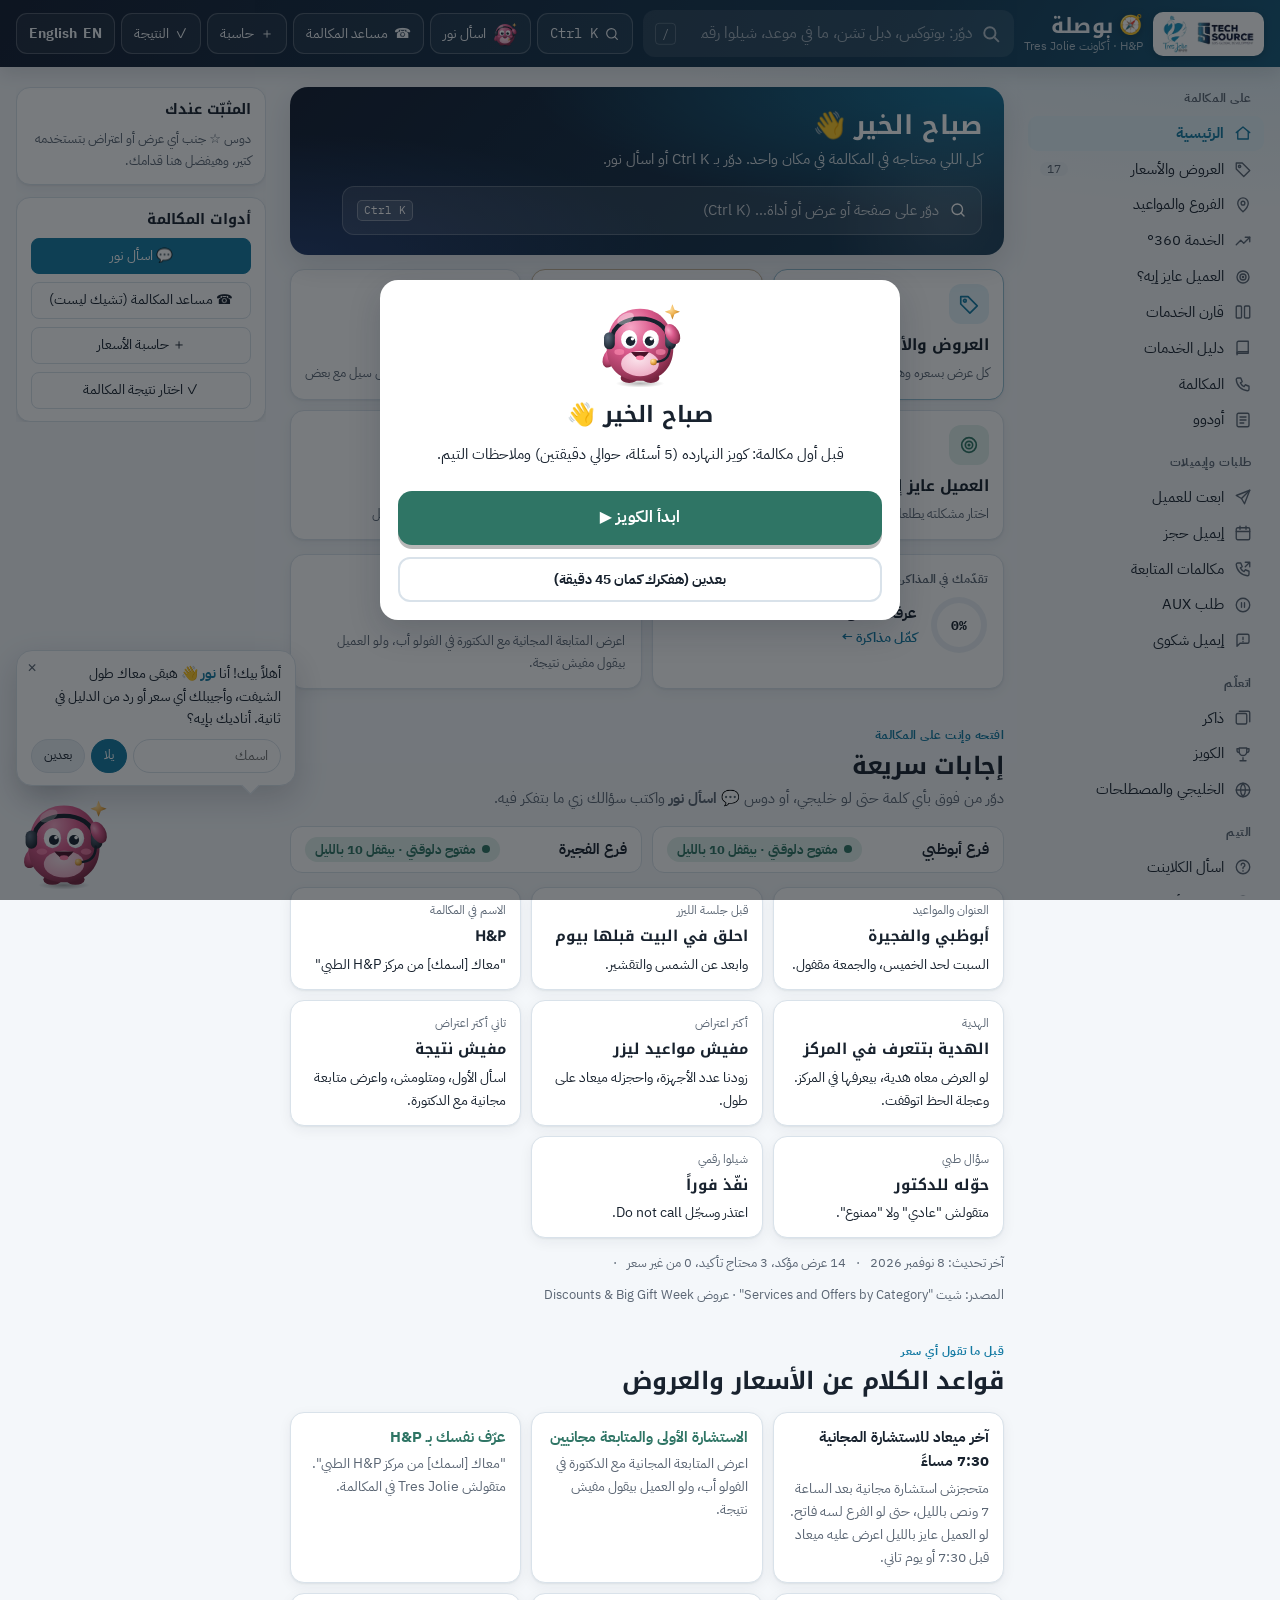
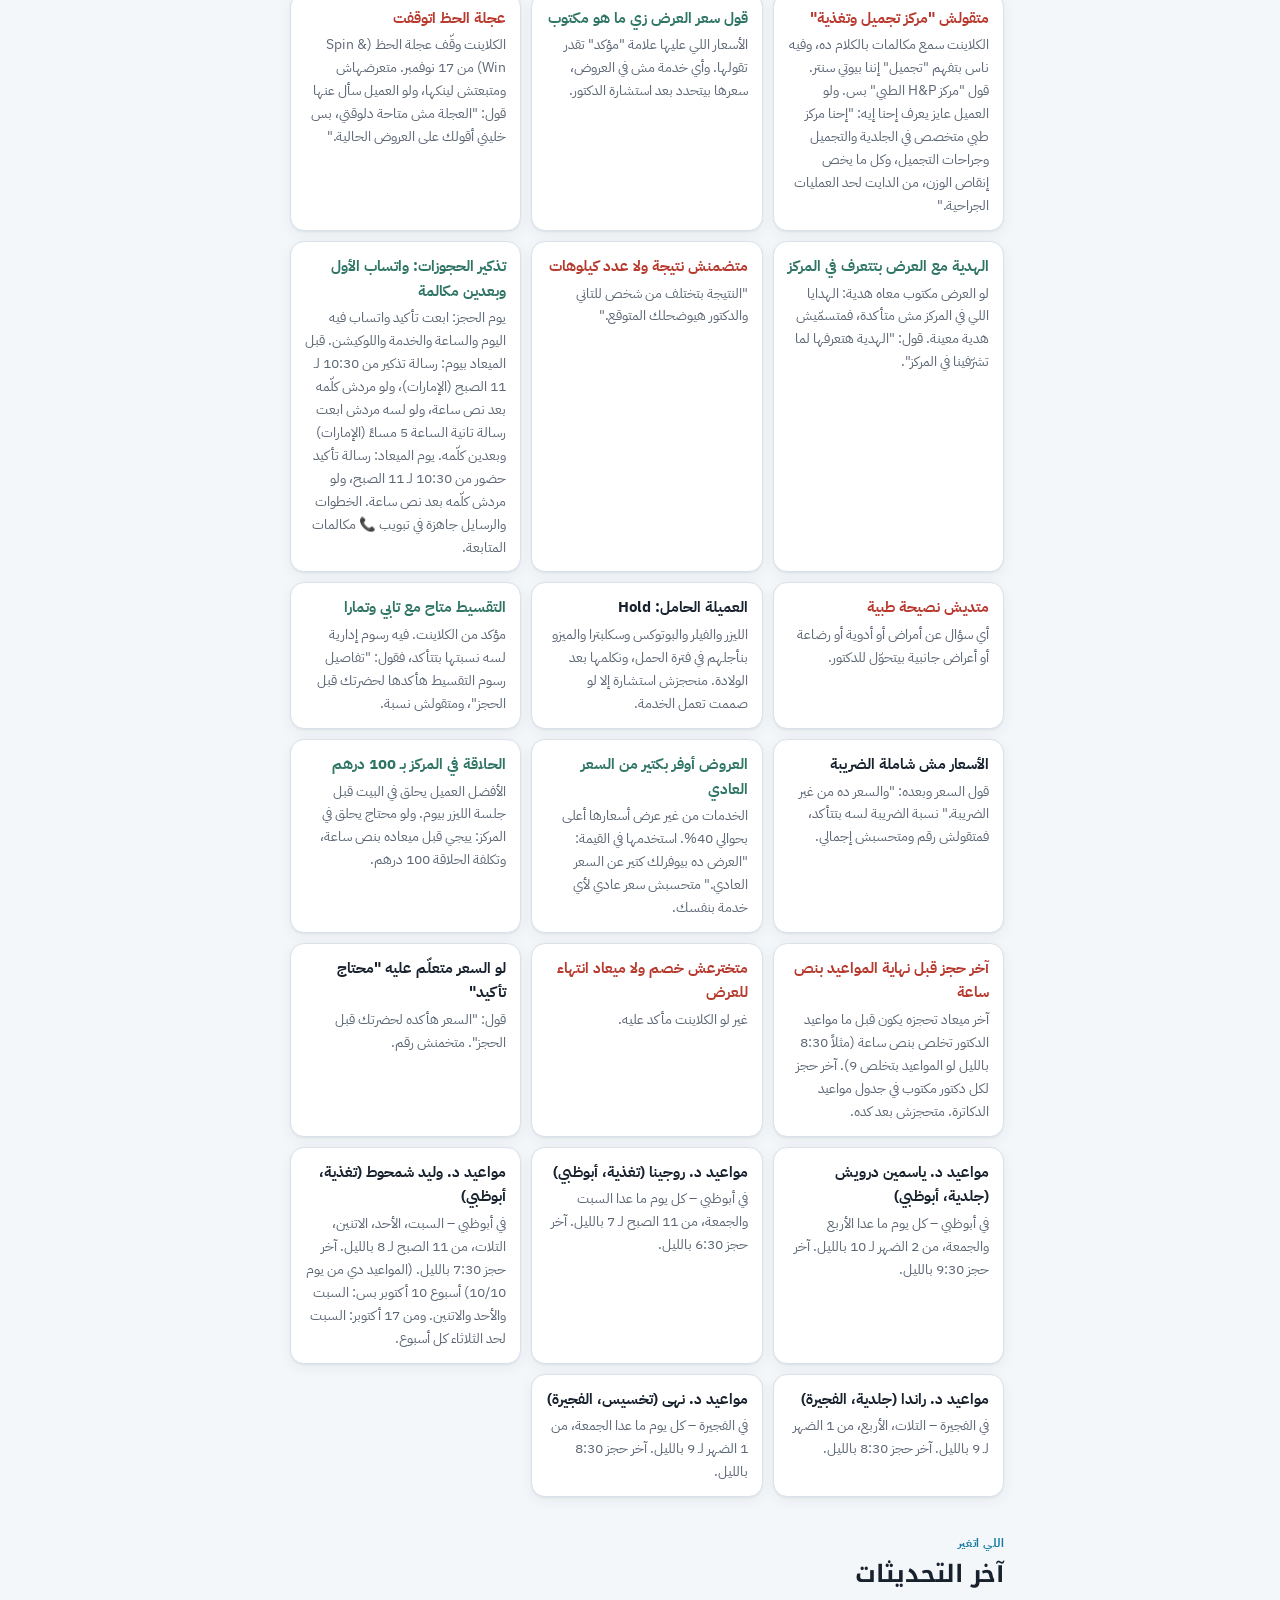
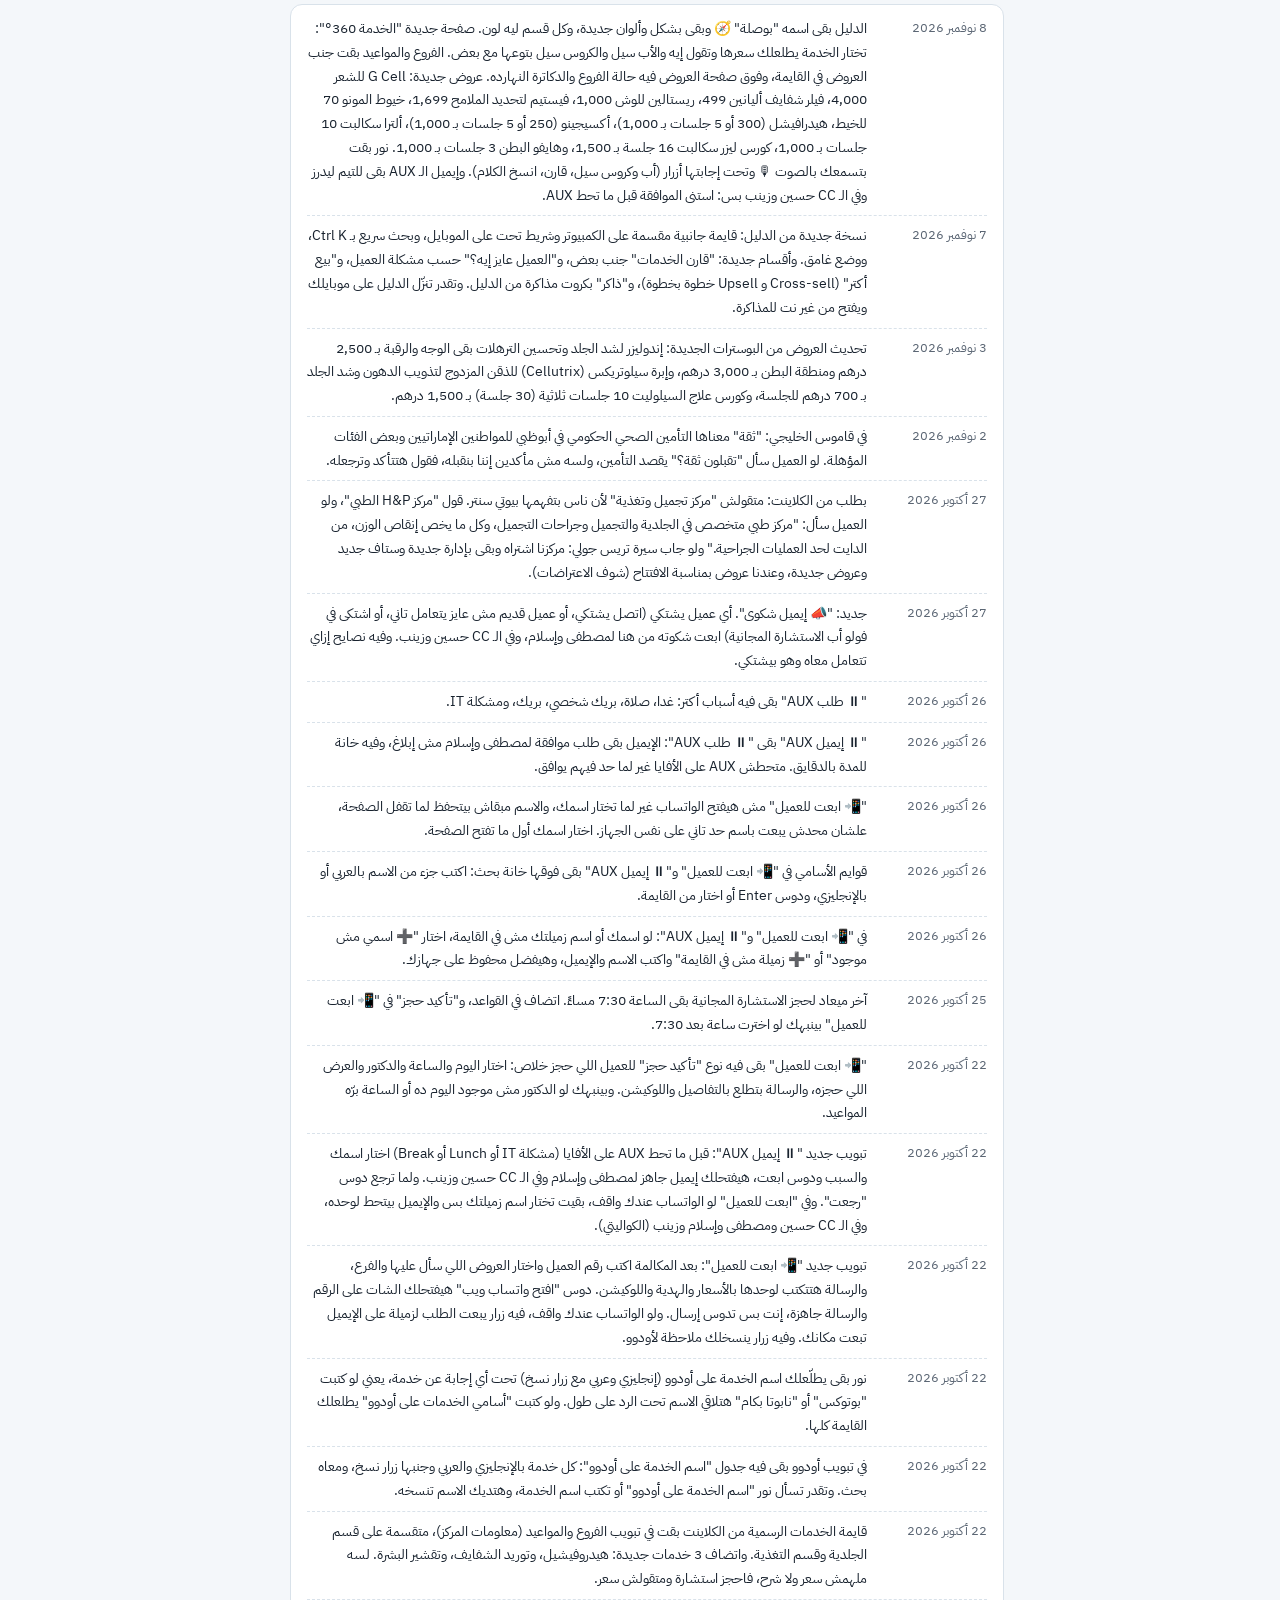
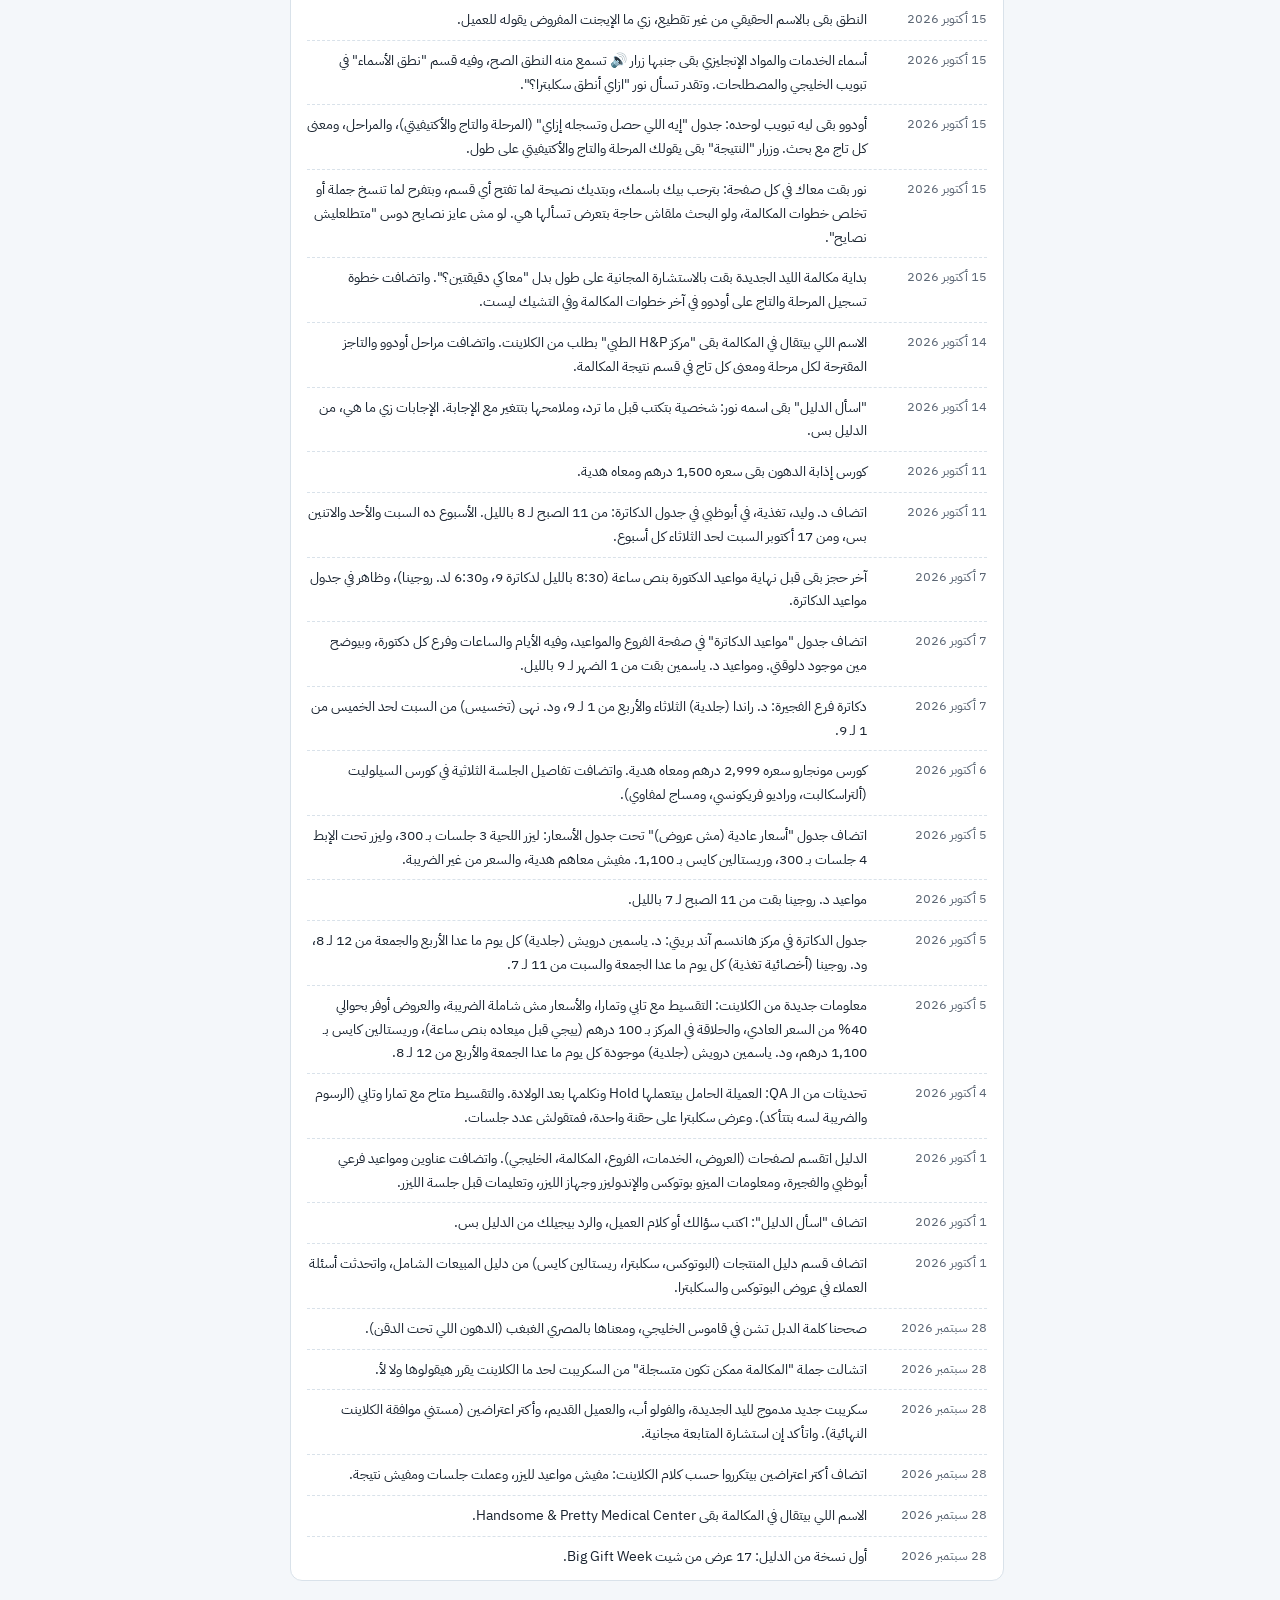
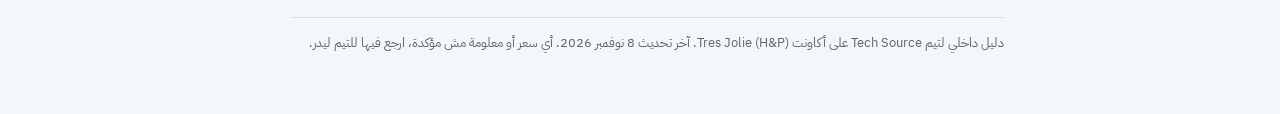
==== commit fdc8b4d1: "Second day-before WhatsApp is 5 PM UAE time (3 PM Cairo), confirmed by Mohamed Co-Authored-By: Claud" ====
--- a/index.html
+++ b/index.html
@@ -608,7 +608,7 @@
  ['no','عجلة الحظ اتوقفت','الكلاينت وقّف عجلة الحظ (Spin & Win) من 17 نوفمبر. متعرضهاش ومتبعتش لينكها، ولو العميل سأل عنها قول: "العجلة مش متاحة دلوقتي، بس خليني أقولك على العروض الحالية."'],
  ['yes','الهدية مع العرض بتتعرف في المركز','لو العرض مكتوب معاه هدية: الهدايا اللي في المركز مش متأكدة، فمتسمّيش هدية معينة. قول: "الهدية هتعرفها لما تشرّفينا في المركز".'],
  ['no','متضمنش نتيجة ولا عدد كيلوهات','"النتيجة بتختلف من شخص للتاني والدكتور هيوضحلك المتوقع."'],
- ['yes','تذكير الحجوزات: واتساب الأول وبعدين مكالمة','يوم الحجز: ابعت تأكيد واتساب فيه اليوم والساعة والخدمة واللوكيشن. قبل الميعاد بيوم: رسالة تذكير من 10:30 لـ 11 الصبح (الإمارات)، ولو مردش كلّمه بعد نص ساعة، ولو لسه مردش ابعت رسالة تانية الساعة 5 مساءً (السعودية) وبعدين كلّمه. يوم الميعاد: رسالة تأكيد حضور من 10:30 لـ 11 الصبح، ولو مردش كلّمه بعد نص ساعة. الخطوات والرسايل جاهزة في تبويب 📞 مكالمات المتابعة.'],
+ ['yes','تذكير الحجوزات: واتساب الأول وبعدين مكالمة','يوم الحجز: ابعت تأكيد واتساب فيه اليوم والساعة والخدمة واللوكيشن. قبل الميعاد بيوم: رسالة تذكير من 10:30 لـ 11 الصبح (الإمارات)، ولو مردش كلّمه بعد نص ساعة، ولو لسه مردش ابعت رسالة تانية الساعة 5 مساءً (الإمارات) وبعدين كلّمه. يوم الميعاد: رسالة تأكيد حضور من 10:30 لـ 11 الصبح، ولو مردش كلّمه بعد نص ساعة. الخطوات والرسايل جاهزة في تبويب 📞 مكالمات المتابعة.'],
  ['no','متديش نصيحة طبية','أي سؤال عن أمراض أو أدوية أو رضاعة أو أعراض جانبية بيتحوّل للدكتور.'],
  ['warn','العميلة الحامل: Hold','الليزر والفيلر والبوتوكس وسكلبترا والميزو بنأجلهم في فترة الحمل، ونكلمها بعد الولادة. منحجزش استشارة إلا لو صممت تعمل الخدمة.'],
  ['yes','التقسيط متاح مع تابي وتمارا','مؤكد من الكلاينت. فيه رسوم إدارية لسه نسبتها بتتأكد، فقول: "تفاصيل رسوم التقسيط هأكدها لحضرتك قبل الحجز"، ومتقولش نسبة.'],
@@ -2949,7 +2949,7 @@
 
 // ---------- booking follow-up calls: confirm the day before, remind on the day, ask after the visit ----------
 const F=EN?{tab:'📞 Follow-up calls',eyebrow:'The client\'s reminder process (17 Nov)',title:'Follow-up calls',
-  intro:'Every booking sent from the 📅 Booking email tab shows up here. The day before and on the visit day, start with a WhatsApp reminder at 10:30-11:00 AM UAE time, and call only if the customer doesn\'t reply. The day before, if there is still no reply, send a second WhatsApp at 5:00 PM Saudi time, then call. After each step, press what happened so the next step shows.',
+  intro:'Every booking sent from the 📅 Booking email tab shows up here. The day before and on the visit day, start with a WhatsApp reminder at 10:30-11:00 AM UAE time, and call only if the customer doesn\'t reply. The day before, if there is still no reply, send a second WhatsApp at 5:00 PM UAE time, then call. After each step, press what happened so the next step shows.',
   signFirst:'Sign in with your work email first (once on this device), so we know which calls are yours.',signGo:'Sign in',
   todayT:'To call today',soonT:'Coming up',noneToday:'No calls for today 👌',noneSoon:'Nothing coming up.',mineT:'My calls',allT:'Whole team',
   c:['','Day-before reminder','Visit-day reminder','After the visit'],cs:['','WhatsApp first, then a call','WhatsApp first, then a call','did they go? how was it?'],
@@ -2963,7 +2963,7 @@
   save:'Save',cancel:'Back',saved:'Saved ✓',agent:'With',off:'off today',offDay:'off that day',give:'Give to…',given:'Given ✓',offline:'The list will show once the scorecard script is updated.',
   bar:n=>'📞 You have '+n+' follow-up call'+(n>1?'s':'')+' today',barGo:'Open',errs:{not_yours:'This call isn\'t yours.',bad_date:'Choose a day from today on.',forbidden:'Team leads only.'}}
  :{tab:'📞 مكالمات المتابعة',eyebrow:'بروسيس التذكير من الكلاينت (17 نوفمبر)',title:'مكالمات المتابعة',
-  intro:'أي حجز بيتبعت من تبويب 📅 إيميل حجز بيظهر هنا. قبل الميعاد بيوم ويوم الميعاد: ابدأ برسالة تذكير على الواتساب من 10:30 لـ 11 الصبح بتوقيت الإمارات، ومتتصلش غير لو العميل مردش. وقبلها بيوم، لو لسه مردش، ابعت رسالة تانية الساعة 5 مساءً بتوقيت السعودية وبعدين كلّمه. بعد كل خطوة دوس على اللي حصل علشان الخطوة اللي بعدها تظهر.',
+  intro:'أي حجز بيتبعت من تبويب 📅 إيميل حجز بيظهر هنا. قبل الميعاد بيوم ويوم الميعاد: ابدأ برسالة تذكير على الواتساب من 10:30 لـ 11 الصبح بتوقيت الإمارات، ومتتصلش غير لو العميل مردش. وقبلها بيوم، لو لسه مردش، ابعت رسالة تانية الساعة 5 مساءً بتوقيت الإمارات وبعدين كلّمه. بعد كل خطوة دوس على اللي حصل علشان الخطوة اللي بعدها تظهر.',
   signFirst:'ادخل بإيميل الشغل الأول (مرة واحدة على الجهاز ده)، علشان نعرف أنهي مكالمات بتاعتك.',signGo:'دخول',
   todayT:'مكالمات النهارده',soonT:'الجاية',noneToday:'مفيش مكالمات النهارده 👌',noneSoon:'مفيش حاجة جاية.',mineT:'مكالماتي',allT:'كل التيم',
   c:['','تذكير قبلها بيوم','تذكير يوم الميعاد','بعد الزيارة'],cs:['','واتساب الأول وبعدين مكالمة','واتساب الأول وبعدين مكالمة','راح؟ ورأيه إيه؟'],
@@ -3020,17 +3020,17 @@
      <div class="row"><button class="qbtn" data-a="fusave" data-k="${k}" ${FU.busy?'disabled':''}>${F.save}</button><button class="qghost" data-a="fuback">${F.cancel}</button></div></div>`:''}
    ${lead?`<div class="row"><select class="qin" style="max-width:240px;padding:7px 10px;font-size:14px" data-a="fugive" data-id="${x.id}"><option value="">${F.give}</option>${(CALLS.agents||[]).filter(a=>a!==x.to).map(a=>`<option>${esc(a)}</option>`).join('')}</select></div>`:''}
   </div>`; }
-// The client's reminder process (17 Nov 2026). Times are as the client wrote them (UAE, and 5 PM Saudi time), shown in Egypt time too.
-const FU_EG=EN?'Egypt':'مصر', FU_AE=EN?'UAE':'الإمارات', FU_SA=EN?'Saudi':'السعودية';
+// The client's reminder process (17 Nov 2026). Times are as the client wrote them (UAE; Mohamed confirmed the 5 PM is UAE time too), shown in Egypt time too.
+const FU_EG=EN?'Egypt':'مصر', FU_AE=EN?'UAE':'الإمارات';
 function fuClock(ymd,h,m,tz){ try{ const [y,mo,d]=String(ymd||today()).split('-').map(Number); return new Date(Date.UTC(y,mo-1,d,h,m)).toLocaleTimeString(EN?'en-US':'ar-EG-u-nu-latn',{timeZone:tz,hour:'numeric',minute:'2-digit'}); }catch(e){ return ''; } }
 function fuAt(ms){ try{ return new Date(ms).toLocaleTimeString(EN?'en-US':'ar-EG-u-nu-latn',{timeZone:'Africa/Cairo',hour:'numeric',minute:'2-digit'}); }catch(e){ return ''; } }
-function fuPlan(x){ const d=x.due, m1=fuClock(d,6,30,'Africa/Cairo'), m2=fuClock(d,7,0,'Africa/Cairo'), ev=fuClock(d,14,0,'Africa/Cairo'), evA=fuClock(d,14,0,'Asia/Dubai');
+function fuPlan(x){ const d=x.due, m1=fuClock(d,6,30,'Africa/Cairo'), m2=fuClock(d,7,0,'Africa/Cairo'), ev=fuClock(d,13,0,'Africa/Cairo');
   const morning=EN?'10:30-11:00 AM '+FU_AE+' ('+m1+' - '+m2+' '+FU_EG+')':'من 10:30 لـ 11 الصبح '+FU_AE+' ('+m1+' - '+m2+' '+FU_EG+')';
   const after=EN?'30 minutes after the message':'بعد الرسالة بنص ساعة';
   if(x.call===1) return [
     {t:'wa',n:1,s:EN?'Send the WhatsApp reminder':'ابعت رسالة التذكير على الواتساب',w:morning},
     {t:'call',s:EN?'No reply? Call':'مردش؟ كلّمه',w:after},
-    {t:'wa',n:2,s:EN?'Still no reply? Send a second WhatsApp':'لسه مردش؟ ابعت رسالة تانية',w:EN?'5:00 PM '+FU_SA+' ('+ev+' '+FU_EG+' · '+evA+' '+FU_AE+')':'5 مساءً '+FU_SA+' ('+ev+' '+FU_EG+' · '+evA+' '+FU_AE+')'},
+    {t:'wa',n:2,s:EN?'Still no reply? Send a second WhatsApp':'لسه مردش؟ ابعت رسالة تانية',w:EN?'5:00 PM '+FU_AE+' ('+ev+' '+FU_EG+')':'5 مساءً '+FU_AE+' ('+ev+' '+FU_EG+')'},
     {t:'call',s:EN?'No reply? Call again':'مردش؟ كلّمه تاني',w:EN?'right after the second message':'بعد الرسالة التانية'}];
   if(x.call===2) return [
     {t:'wa',n:1,s:EN?'Send the WhatsApp reminder to confirm they are coming':'ابعت رسالة تأكيد الحضور على الواتساب',w:morning+(EN?', before the appointment':'، قبل الميعاد')},
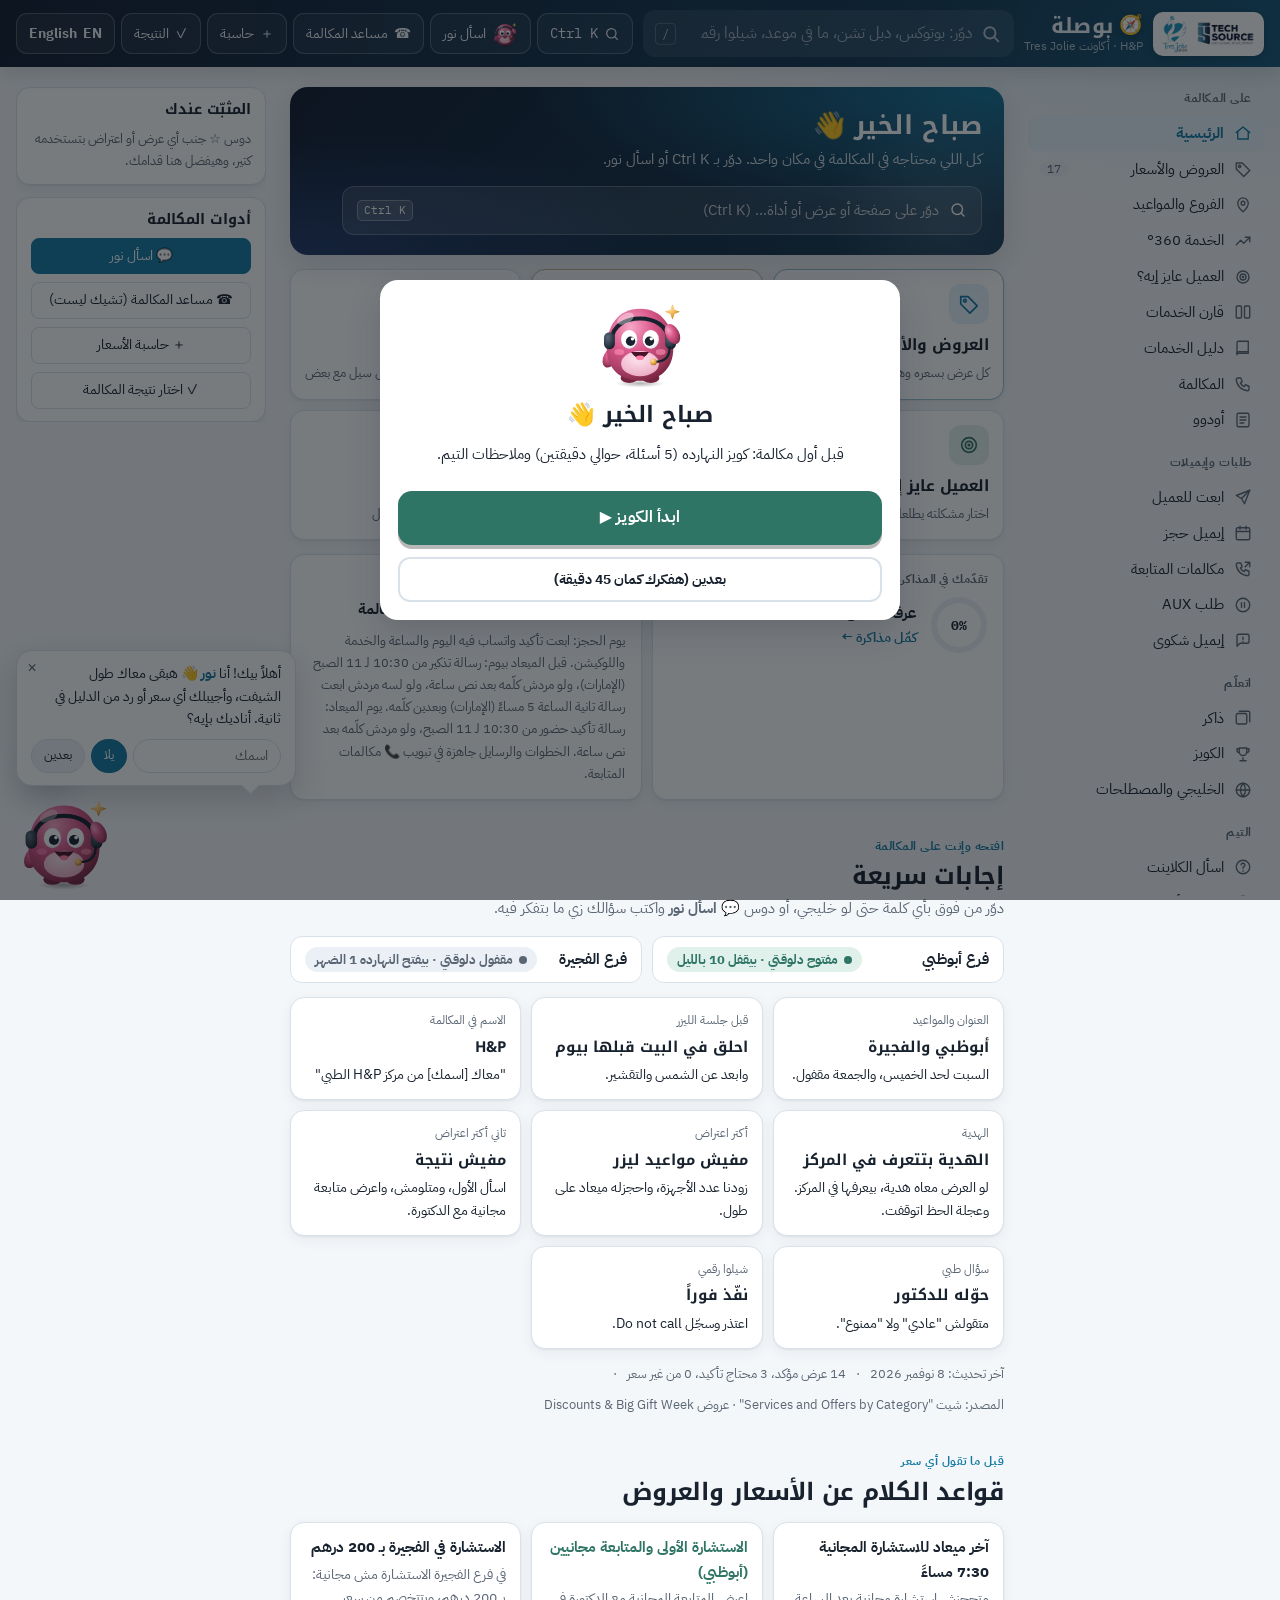
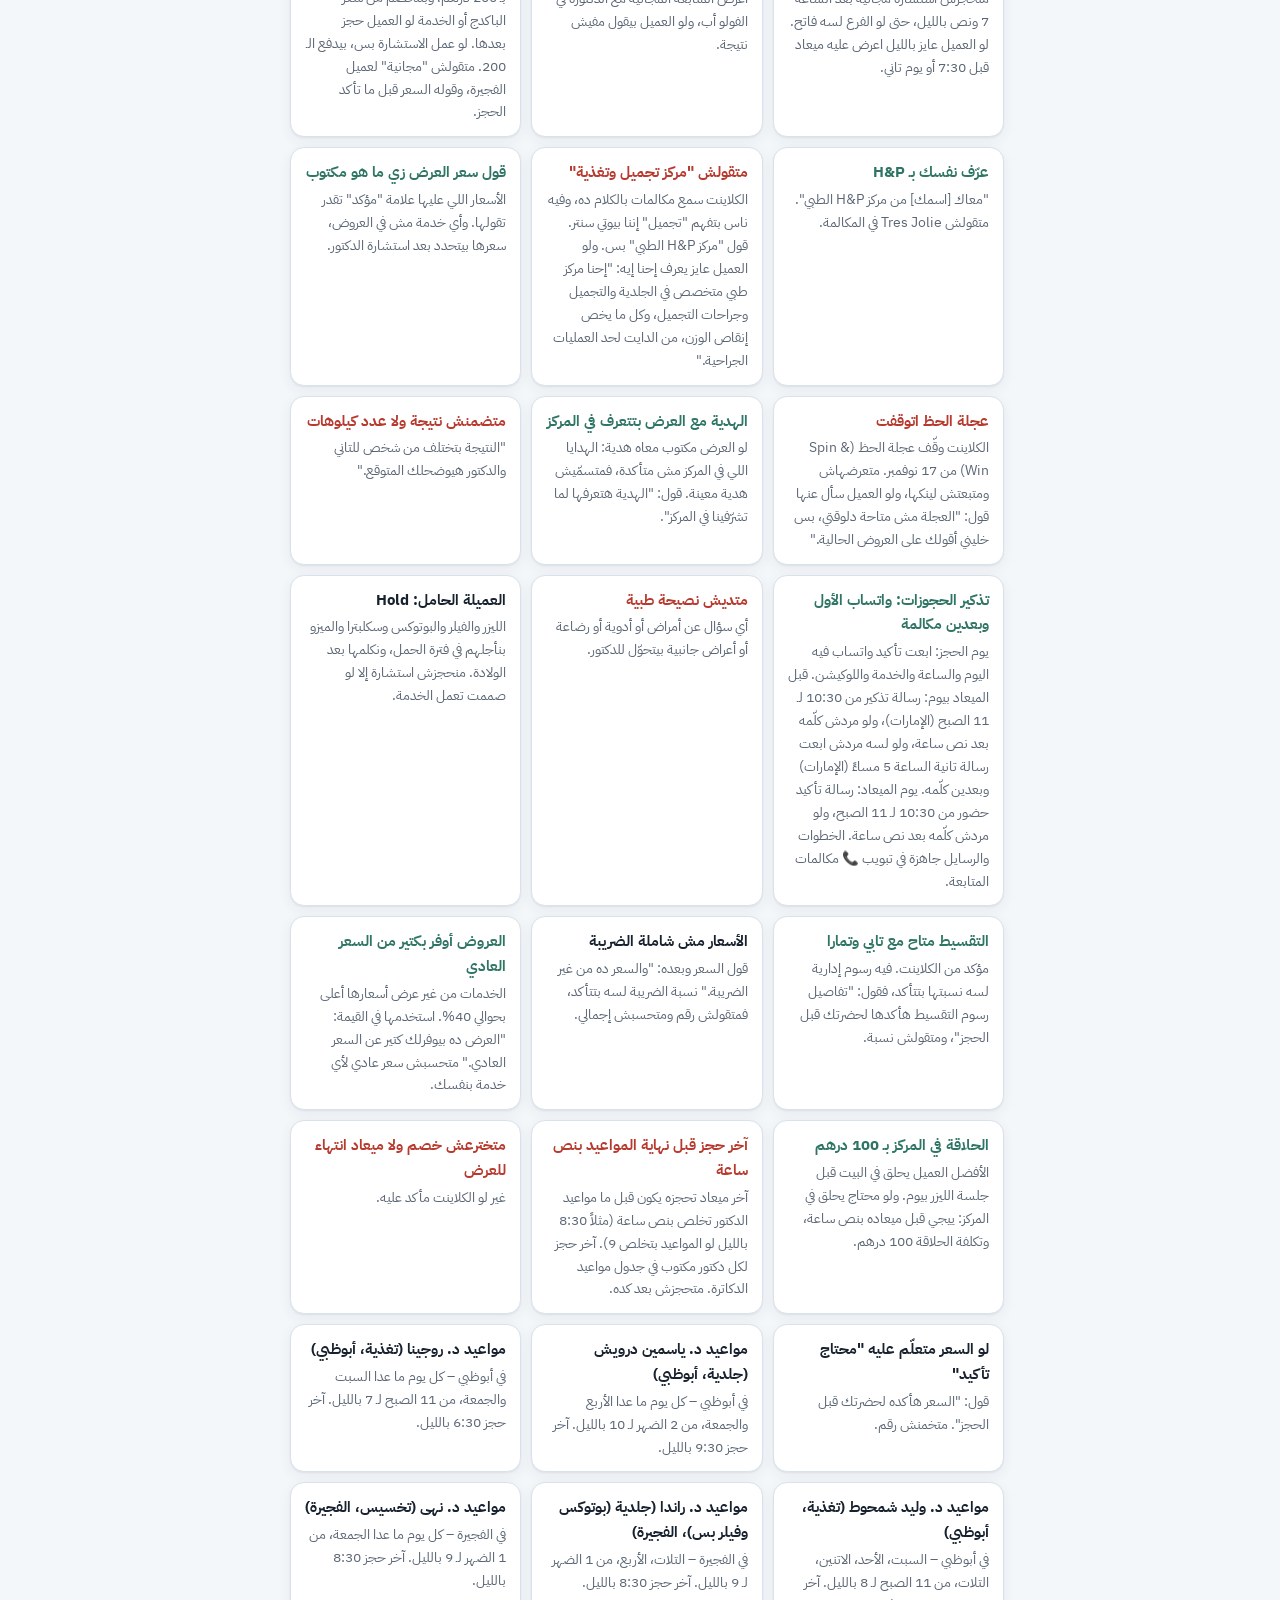
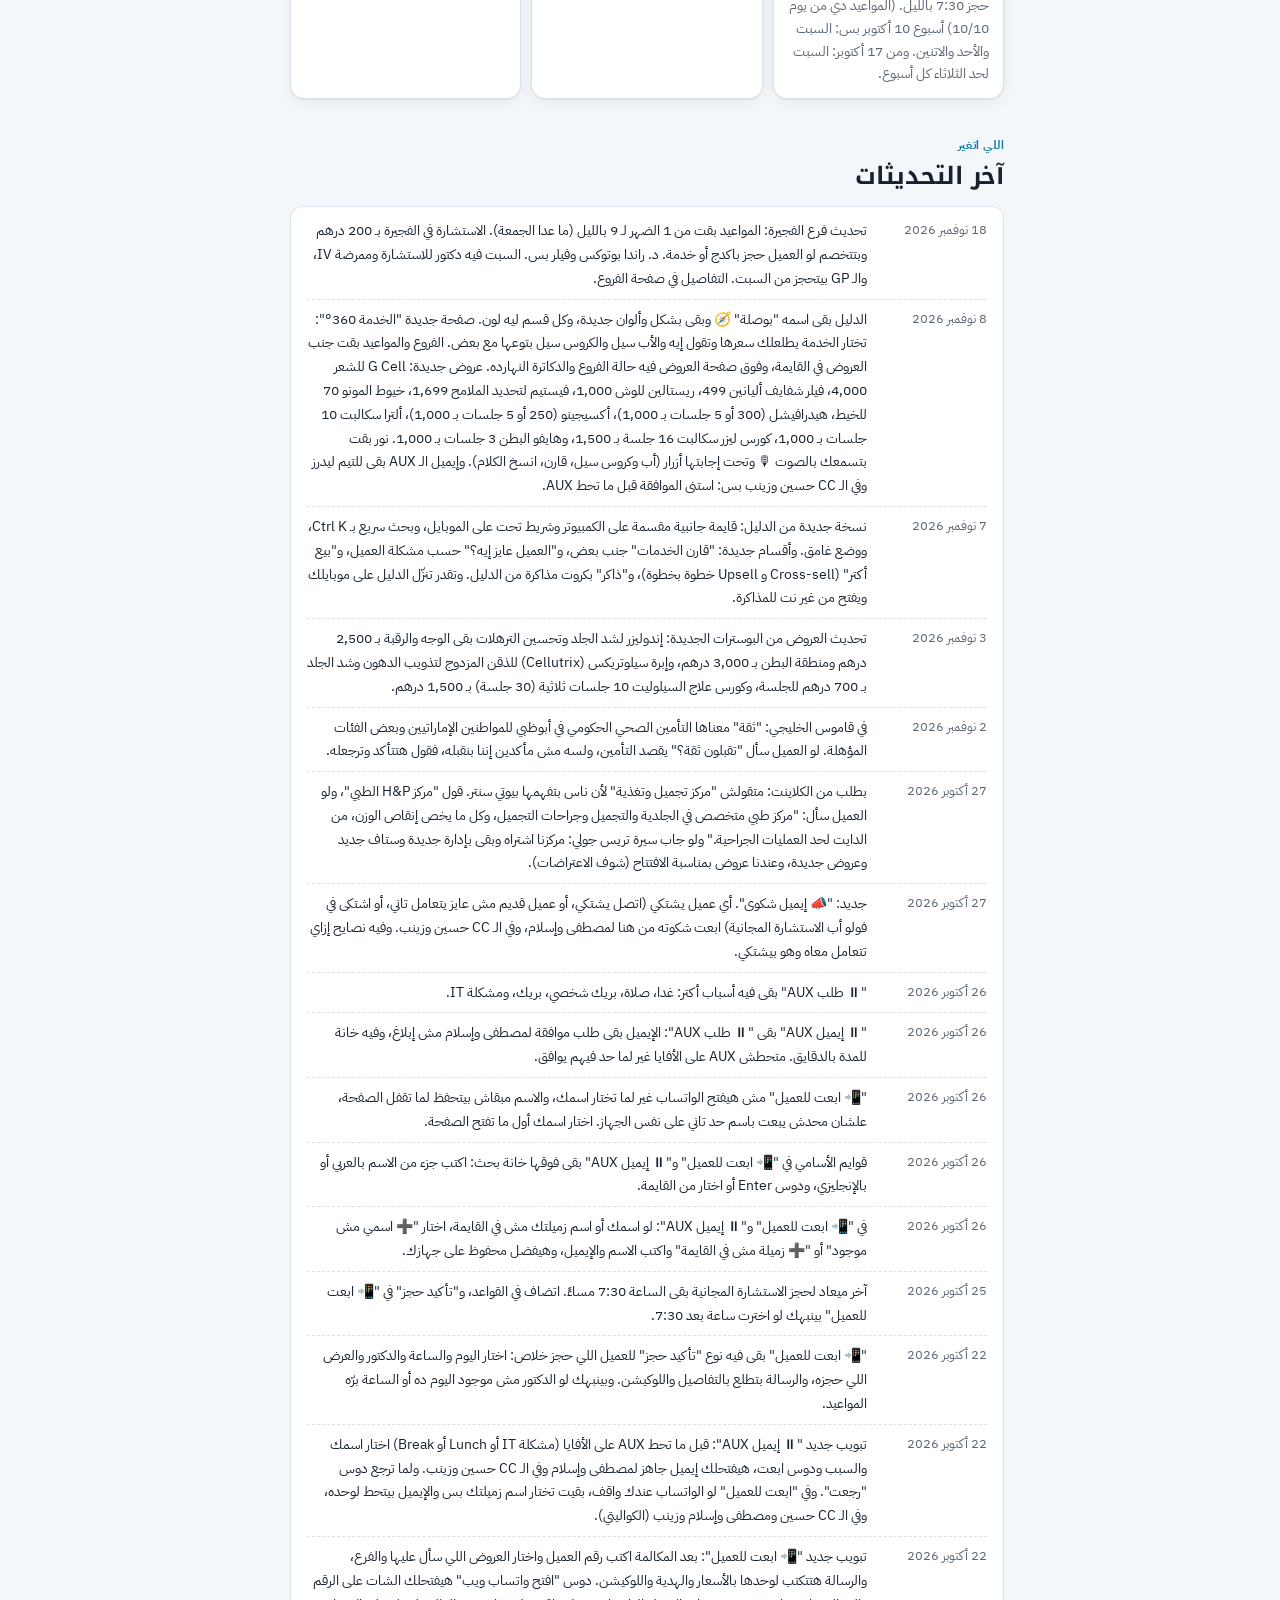
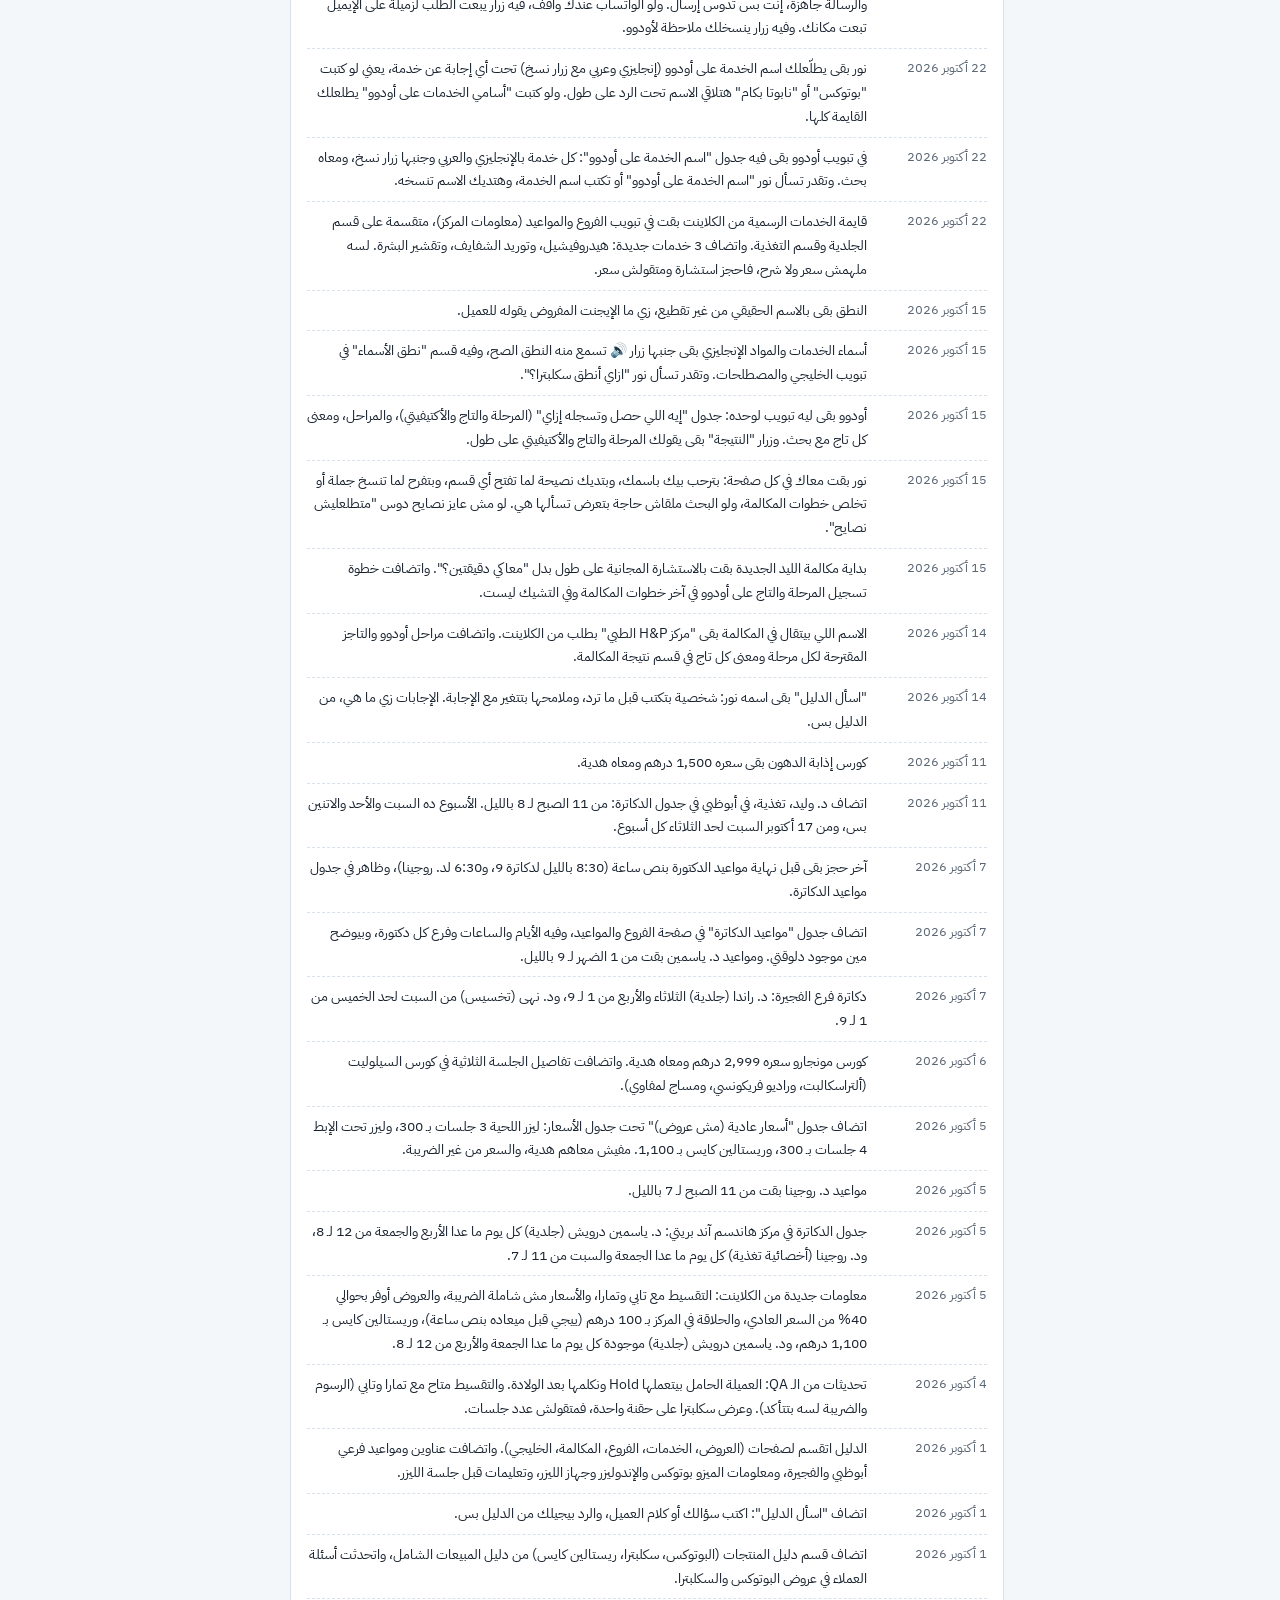
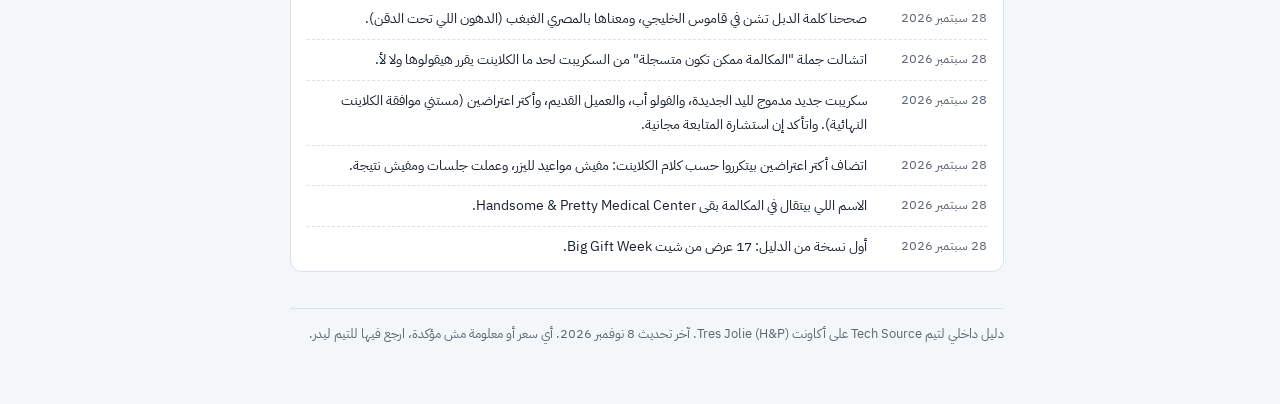
==== commit 1c3060d3: "Fujairah branch update: 1-9 PM hours, 200 AED consultation, Dr. Randa Botox/filler only, Saturday do" ====
--- a/index.html
+++ b/index.html
@@ -457,7 +457,7 @@
 const UPDATED='8 نوفمبر 2026';
 const CLINIC_AR='مركز H&P الطبي';
 const SRC='شيت "Services and Offers by Category" · عروض Discounts & Big Gift Week';
-const CATS={botox:'بوتوكس',filler:'فيلر',skin:'نضارة وكولاجين',body:'نحت وإذابة دهون',weight:'إنقاص الوزن',laser:'ليزر إزالة الشعر',hair:'الشعر'};
+const CATS={union:'عروض عيد الاتحاد',botox:'بوتوكس',filler:'فيلر',skin:'نضارة وكولاجين',body:'نحت وإذابة دهون',weight:'إنقاص الوزن',laser:'ليزر إزالة الشعر',hair:'الشعر'};
 
 /* status: ok = confirmed in offer sheet · warn = conflicting / partial · no = price not available */
 const OFFERS=[
@@ -571,7 +571,7 @@
   try{ const r=await fetch(u+(u.includes('?')?'&':'?')+'t='+Date.now(),{cache:'no-store'}); if(!r.ok) throw new Error(r.status); return parseCSV(await r.text()); }
   catch(e){ if(/gviz\/tq/.test(u)) return sheetJsonp(u); throw e; } };
 function stOf(v){ v=String(v||'').trim(); if(!v) return ''; if(/مش متاح|غير متاح|not avail|^no$/i.test(v)) return 'no'; if(/تأكيد|تاكيد|verify|confirm(ation)? needed|needs/i.test(v)) return 'warn'; if(/مؤكد|confirmed|^ok$/i.test(v)) return 'ok'; return ''; }
-function catOf(v){ v=String(v||'').trim(); if(!v) return ''; const k=Object.keys(CATS).find(k=>k===v.toLowerCase()||CATS[k]===v); if(k) return k;
+function catOf(v){ v=String(v||'').trim(); if(!v) return ''; const k=Object.keys(CATS).find(k=>k===v.toLowerCase()||CATS[k]===v); if(k) return k; if(/اتحاد|عيد|national|union/i.test(v)) return 'union';
   if(/بوتوكس|botox/i.test(v)) return 'botox'; if(/فيلر|filler/i.test(v)) return 'filler'; if(/نضار|كولاجين|skin|glow/i.test(v)) return 'skin'; if(/ليزر|laser/i.test(v)) return 'laser'; if(/شعر|hair/i.test(v)) return 'hair'; if(/وزن|تخسيس|weight/i.test(v)) return 'weight'; if(/نحت|دهون|body|fat/i.test(v)) return 'body'; return 'body'; }
 /* Offers tab columns: A id | B name AR | C name EN | D category | E price | F price details AR | G price details EN | H status |
    I say AR | J say EN | K what AR | L what EN | M agent note AR | N agent note EN | O calculator AR "label=price; ..." | P calculator labels EN "label; ..." | Q hidden
@@ -590,7 +590,8 @@
       if(parts.length&&!same){ const vs=parts.map((x,i)=>{ const L=(en&&labs[i])?labs[i]:x.l; const base=old[i]||{id:id+'_s'+i,o:id};
           return {...base,p:x.p,t:(old[i]&&lab(old[i])===(en&&labs[i]?labs[i]:x.l))?old[i].t:((o.ar||'').includes(L)?o.ar:(o.ar||id)+': '+L)}; });
         const at=VARIANTS.indexOf(old[0]); for(let i=VARIANTS.length-1;i>=0;i--) if(VARIANTS[i].o===id) VARIANTS.splice(i,1); VARIANTS.splice(at>=0?at:VARIANTS.length,0,...vs); } }
-  }); }
+  });
+  { const u=OFFERS.filter(o=>o.cat==='union'); if(u.length){ const rest=OFFERS.filter(o=>o.cat!=='union'); OFFERS.length=0; OFFERS.push(...u,...rest); } } } // seasonal offers first
 /* Regular prices tab: A service AR | B service EN | C price | D details AR | E details EN | F hidden */
 function applyRegularRows(rows){ const en=LANG==='en'; const list=rows.slice(1).filter(r=>(r[0]||r[1])&&!/^(نعم|yes|✓|مخفي|hide)$/i.test((r[5]||'').trim()))
     .map((r,i)=>({id:'r'+i,ar:(en&&r[1])?r[1]:r[0],price:r[2]||'—',pn:(en&&r[4])?r[4]:(r[3]||''),src:'Google Sheet'}));
@@ -601,7 +602,8 @@
 
 const RULES=[
  ['warn','آخر ميعاد للاستشارة المجانية 7:30 مساءً','متحجزش استشارة مجانية بعد الساعة 7 ونص بالليل، حتى لو الفرع لسه فاتح. لو العميل عايز بالليل اعرض عليه ميعاد قبل 7:30 أو يوم تاني.'],
- ['yes','الاستشارة الأولى والمتابعة مجانيين','اعرض المتابعة المجانية مع الدكتورة في الفولو أب، ولو العميل بيقول مفيش نتيجة.'],
+ ['yes','الاستشارة الأولى والمتابعة مجانيين (أبوظبي)','اعرض المتابعة المجانية مع الدكتورة في الفولو أب، ولو العميل بيقول مفيش نتيجة.'],
+ ['warn','الاستشارة في الفجيرة بـ 200 درهم','في فرع الفجيرة الاستشارة مش مجانية: بـ 200 درهم، وبتتخصم من سعر الباكدج أو الخدمة لو العميل حجز بعدها. لو عمل الاستشارة بس، بيدفع الـ 200. متقولش "مجانية" لعميل الفجيرة، وقوله السعر قبل ما تأكد الحجز.'],
  ['yes','عرّف نفسك بـ H&P','"معاك [اسمك] من مركز H&P الطبي". متقولش Tres Jolie في المكالمة.'],
  ['no','متقولش "مركز تجميل وتغذية"','الكلاينت سمع مكالمات بالكلام ده، وفيه ناس بتفهم "تجميل" إننا بيوتي سنتر. قول "مركز H&P الطبي" بس. ولو العميل عايز يعرف إحنا إيه: "إحنا مركز طبي متخصص في الجلدية والتجميل وجراحات التجميل، وكل ما يخص إنقاص الوزن، من الدايت لحد العمليات الجراحية."'],
  ['yes','قول سعر العرض زي ما هو مكتوب','الأسعار اللي عليها علامة "مؤكد" تقدر تقولها. وأي خدمة مش في العروض، سعرها بيتحدد بعد استشارة الدكتور.'],
@@ -626,7 +628,7 @@
   ['قول سبب المكالمة: الخدمة اللي سأل عليها في الإعلان.','حضرتك كنتي سألتي معانا عن [الخدمة من الإعلان]، وحبيت أكلم حضرتك بنفسي علشان أوضحلك العرض الحالي عليها.'],
   ['اكتشف الاحتياج بسؤال واحد.','ممكن أعرف حضرتك مهتمة بيها لمنطقة معينة، ولا دي أول مرة تعمليها؟'],
   ['اعرض العرض على الخدمة اللي اهتمت بيها بس، بالسعر قبل الضريبة والهدية زي ما هي في العروض.','عندنا دلوقتي عرض على [الخدمة] بـ [السعر] درهم قبل الضريبة، ومع العرض هدية من المركز هتعرفيها لما تشرفينا.'],
-  ['اعرض الاستشارة المجانية واقفل باختيارين. قول اسم الدكتور حسب الخدمة: الجلدية مع د. ياسمين درويش، أخصائية الجلدية والتجميل وخبرتها أكتر من 10 سنين، والتغذية وإنقاص الوزن مع د. وليد شمحوط، أخصائي التغذية العلاجية ومن أشهر دكاترة التغذية وإنقاص الوزن.','وأول استشارة مع الدكتور المختص مجانية بالكامل، والدكتور هو اللي بيحدد الأنسب لحضرتك. تحبي أحجزلك يوم [كذا] ولا [كذا]؟'],
+  ['اعرض الاستشارة المجانية واقفل باختيارين. قول اسم الدكتور حسب الخدمة: الجلدية مع د. ياسمين درويش، أخصائية الجلدية والتجميل وخبرتها أكتر من 10 سنين، والتغذية وإنقاص الوزن مع د. وليد شمحوط، أخصائي التغذية العلاجية ومن أشهر دكاترة التغذية وإنقاص الوزن.','وأول استشارة مع الدكتور المختص مجانية بالكامل، والدكتور هو اللي بيحدد الأنسب لحضرتك. تحبي أحجزلك يوم [كذا] ولا [كذا]؟ (في الفجيرة: "الاستشارة بـ 200 درهم، وبتتخصم من سعر الباكدج أو الخدمة لو حجزتي بعدها.")'],
   ['لو مترددة ("هفكر"، "أشوف مواعيدي"): جملة استعجال واحدة بس، واقفل باختيارين. متقولش إن العرض هيخلص أو إن السعر متثبت.','أكيد يا فندم، خدي وقتك. بس علشان متفوتكيش العروض الحالية، تحبي أحجزلك ميعاد دلوقتي؟ ولو حبيتي تغيريه بعد كده بنعدلهولك بسهولة. يناسبك الخميس ولا السبت؟'],
   ['لو مشغولة: خد ميعاد Callback، واعرض تبعتلها العروض على الواتساب لو وافقت.','أكيد يا فندم. أكلم حضرتك إمتى بالظبط؟ وتحبي أبعتلك العروض على الواتساب تشوفيها على راحتك؟'],
   ['لو رفضت: اتفهم واسأل عن السبب مرة واحدة، ورد عليه من ردود الاعتراضات، وارجع للاستشارة المجانية.','ولا يهمك خالص يا فندم. ممكن بس أعرف إيه اللي مخلي حضرتك مترددة؟ السعر، ولا الوقت، ولا حابة تعرفي تفاصيل أكتر؟'],
@@ -644,7 +646,7 @@
   ['اكتشف الاحتياج بسؤال اختيارات سهل، بدل ما تقرا قايمة خدمات.','ممكن أعرف إيه أكتر حاجة حضرتك حابة تهتمي بيها دلوقتي، بشرتك ولا الليزر ولا الوزن والقوام؟'],
   ['لو قالت "أنا كنت بتعامل معاكم قبل كده": اسألها عن تجربتها. لو اشتكت، وقّف البيع وابعت إيميل شكوى.','ممكن أعرف حضرتك كنتي عاملة إيه، وكانت التجربة عاملة إيه؟'],
   ['اعرض العرض على الخدمة اللي اهتمت بيها بس، بالسعر قبل الضريبة والهدية زي ما هي في العروض.','عندنا دلوقتي عرض على [الخدمة] بـ [السعر] درهم قبل الضريبة، ومع العرض هدية من المركز هتعرفيها لما تشرفينا.'],
-  ['اعرض الاستشارة المجانية واقفل باختيارين. قول اسم الدكتور حسب الخدمة: الجلدية مع د. ياسمين درويش، أخصائية الجلدية والتجميل وخبرتها أكتر من 10 سنين، والتغذية وإنقاص الوزن مع د. وليد شمحوط، أخصائي التغذية العلاجية ومن أشهر دكاترة التغذية وإنقاص الوزن.','وأول استشارة مع الدكتور المختص مجانية بالكامل، والدكتور هو اللي بيحدد الأنسب لحضرتك. تحبي أحجزلك يوم [كذا] ولا [كذا]؟'],
+  ['اعرض الاستشارة المجانية واقفل باختيارين. قول اسم الدكتور حسب الخدمة: الجلدية مع د. ياسمين درويش، أخصائية الجلدية والتجميل وخبرتها أكتر من 10 سنين، والتغذية وإنقاص الوزن مع د. وليد شمحوط، أخصائي التغذية العلاجية ومن أشهر دكاترة التغذية وإنقاص الوزن.','وأول استشارة مع الدكتور المختص مجانية بالكامل، والدكتور هو اللي بيحدد الأنسب لحضرتك. تحبي أحجزلك يوم [كذا] ولا [كذا]؟ (في الفجيرة: "الاستشارة بـ 200 درهم، وبتتخصم من سعر الباكدج أو الخدمة لو حجزتي بعدها.")'],
   ['لو مترددة ("هفكر"، "أشوف مواعيدي"): جملة استعجال واحدة بس، واقفل باختيارين. متقولش إن العرض هيخلص أو إن السعر متثبت.','أكيد يا فندم، خدي وقتك. بس علشان متفوتكيش العروض الحالية، تحبي أحجزلك ميعاد دلوقتي؟ ولو حبيتي تغيريه بعد كده بنعدلهولك بسهولة. يناسبك الخميس ولا السبت؟'],
   ['لو مشغولة: خد ميعاد Callback، واعرض تبعتلها العروض على الواتساب لو وافقت.','أكيد يا فندم. أكلم حضرتك إمتى بالظبط؟ وتحبي أبعتلك العروض على الواتساب تشوفيها على راحتك؟'],
   ['لو رفضت: اتفهم واسأل عن السبب مرة واحدة، ورد عليه من ردود الاعتراضات، وارجع للاستشارة المجانية.','ولا يهمك خالص يا فندم. ممكن بس أعرف إيه اللي مخلي حضرتك مترددة؟ السعر، ولا الوقت، ولا حابة تعرفي تفاصيل أكتر؟'],
@@ -710,7 +712,7 @@
  ['رحت مركز ثاني','','"ربنا يوفقك. ممكن أعرف إيه اللي خلاكي تختاريهم؟ ولو احتجتينا إحنا موجودين."','إنك تتكلم وحش عن المنافس.'],
  ['أنا حامل','"أنا حامل، أبي أسوي ليزر"','"سلامتك أهم حاجة. الخدمات دي بنأجلها في فترة الحمل، فخليني أكلمك بعد الولادة بالسلامة إن شاء الله، إمتى ميعادك؟" وسجّل Hold، والتاج pregnant، وActivity بعد الولادة. ولو صممت تعمل الخدمة: احجزلها استشارة واكتب في الملاحظات إنها حامل.','"عادي مفيش مشكلة"، أو تشرح أعراض جانبية، أو تحجز استشارة من غير ما تصمم.'],
  ['سؤال طبي','"عندي سكر"، "آخذ دوا"، "أنا مرضع"','"ده سؤال طبي مهم، والدكتور هو اللي يقدر يجاوبك بعد ما يقيّم حالتك. أحجزلك استشارة مجانية؟"','"عادي مفيش مشكلة" أو "ممنوع".'],
- ['الاستشارة صدق مجانية؟','','"أيوه، أول استشارة مجانية بالكامل ومن غير أي التزام."','"مجانية لو حجزت".'],
+ ['الاستشارة صدق مجانية؟','','"أيوه، أول استشارة مجانية بالكامل ومن غير أي التزام." (لو الحجز في الفجيرة: "الاستشارة في فرع الفجيرة بـ 200 درهم، وبتتخصم من سعر الباكدج أو الخدمة لو حضرتك حجزتي بعدها.")','"مجانية لو حجزت"، أو إنك تقول مجانية لعميل الفجيرة.'],
  ['أرسلي التفاصيل واتساب','','ابعت بس المعلومات المعتمدة حسب سياسة الكلاينت، وحدد Call back.','إنك تبعت صور أو أسعار مش معتمدة.'],
  ['بعيد عني','','"عندنا فرعين، أبوظبي والفجيرة، أنهي واحد أقرب ليكي؟"','إنك تقفل من غير ما تعرض بديل.']
 ];
@@ -744,15 +746,15 @@
   open:9,close:22,phone:'02 408 3440',map:'https://www.google.com/maps/search/?api=1&query=311+Hamdan+Bin+Mohammed+St+Al+Hosn+Abu+Dhabi'},
  {id:'fuj',city:'الفجيرة',name:'Tres Jolie Medical Center – Fujairah',nameAr:'مركز تري جولي الطبي – الفجيرة',
   addrAr:'الفجيرة، منطقة الغرفة. (Plus Code: 48CW+5WQ)',addrEn:'48CW+5WQ, Al Ghurfah, Fujairah, UAE',
-  landmarks:['اليافطة مكتوب عليها "مركز تري جولي الطبي" (الصورة تحت).','رقم الواتساب المكتوب على اليافطة: 056 711 7152.'],
-  open:10,close:22,photo:'[data-uri]',map:'https://www.google.com/maps/search/?api=1&query=48CW%2B5WQ+Al+Ghurfah+Fujairah'}
+  landmarks:['اليافطة مكتوب عليها "مركز تري جولي الطبي" (الصورة تحت).','رقم الواتساب المكتوب على اليافطة: 056 711 7152.','الاستشارة هنا بـ 200 درهم، وبتتخصم لو العميل حجز باكدج أو خدمة بعدها.'],
+  open:13,close:21,photo:'[data-uri]',map:'https://www.google.com/maps/search/?api=1&query=48CW%2B5WQ+Al+Ghurfah+Fujairah'}
 ];
 /* Doctors schedule (UAE time). days use English short names from Intl */
 const DOCTORS=[
  {name:'د. ياسمين درويش',spec:'جلدية',br:'ad',days:['Sat','Sun','Mon','Tue','Thu'],from:14,to:22},
  {name:'د. روجينا',spec:'تغذية',br:'ad',days:['Sun','Mon','Tue','Wed','Thu'],from:11,to:19},
  {name:'د. وليد شمحوط',spec:'تغذية',br:'ad',days:['Sat','Sun','Mon','Tue'],from:11,to:20,start:'2026-10-10',note:'أسبوع 10 أكتوبر بس: السبت والأحد والاتنين. ومن 17 أكتوبر: السبت لحد الثلاثاء كل أسبوع.'},
- {name:'د. راندا',spec:'جلدية',br:'fuj',days:['Tue','Wed'],from:13,to:21},
+ {name:'د. راندا',spec:'جلدية (بوتوكس وفيلر بس)',br:'fuj',days:['Tue','Wed'],from:13,to:21},
  {name:'د. نهى',spec:'تخسيس',br:'fuj',days:['Sat','Sun','Mon','Tue','Wed','Thu'],from:13,to:21}
 ];
 /* One-off changes for a specific date (holiday, extra day, different hours) */
@@ -907,6 +909,7 @@
 
 /* ================= NEW DATA ================= */
 const UPDATES=[
+ ['18 نوفمبر 2026','تحديث فرع الفجيرة: المواعيد بقت من 1 الضهر لـ 9 بالليل (ما عدا الجمعة). الاستشارة في الفجيرة بـ 200 درهم وبتتخصم لو العميل حجز باكدج أو خدمة. د. راندا بوتوكس وفيلر بس. السبت فيه دكتور للاستشارة وممرضة IV، والـ GP بيتحجز من السبت. التفاصيل في صفحة الفروع.'],
  ['8 نوفمبر 2026','الدليل بقى اسمه "بوصلة" 🧭 وبقى بشكل وألوان جديدة، وكل قسم ليه لون. صفحة جديدة "الخدمة 360°": تختار الخدمة يطلعلك سعرها وتقول إيه والأب سيل والكروس سيل بتوعها مع بعض. الفروع والمواعيد بقت جنب العروض في القايمة، وفوق صفحة العروض فيه حالة الفروع والدكاترة النهارده. عروض جديدة: G Cell للشعر 4,000، فيلر شفايف أليانين 499، ريستالين للوش 1,000، فيستيم لتحديد الملامح 1,699، خيوط المونو 70 للخيط، هيدرافيشل (300 أو 5 جلسات بـ 1,000)، أكسيجينو (250 أو 5 جلسات بـ 1,000)، ألترا سكالبت 10 جلسات بـ 1,000، كورس ليزر سكالبت 16 جلسة بـ 1,500، وهايفو البطن 3 جلسات بـ 1,000. نور بقت بتسمعك بالصوت 🎙 وتحت إجابتها أزرار (أب وكروس سيل، قارن، انسخ الكلام). وإيميل الـ AUX بقى للتيم ليدرز وفي الـ CC حسين وزينب بس: استنى الموافقة قبل ما تحط AUX.'],
  ['7 نوفمبر 2026','نسخة جديدة من الدليل: قايمة جانبية مقسمة على الكمبيوتر وشريط تحت على الموبايل، وبحث سريع بـ Ctrl K، ووضع غامق. وأقسام جديدة: "قارن الخدمات" جنب بعض، و"العميل عايز إيه؟" حسب مشكلة العميل، و"بيع أكتر" (Cross-sell و Upsell خطوة بخطوة)، و"ذاكر" بكروت مذاكرة من الدليل. وتقدر تنزّل الدليل على موبايلك ويفتح من غير نت للمذاكرة.'],
  ['3 نوفمبر 2026','تحديث العروض من البوسترات الجديدة: إندوليزر لشد الجلد وتحسين الترهلات بقى الوجه والرقبة بـ 2,500 درهم ومنطقة البطن بـ 3,000 درهم، وإبرة سيلوتريكس (Cellutrix) للذقن المزدوج لتذويب الدهون وشد الجلد بـ 700 درهم للجلسة، وكورس علاج السيلوليت 10 جلسات ثلاثية (30 جلسة) بـ 1,500 درهم.'],
@@ -1193,8 +1196,8 @@
  ad:{ar:'فرع أبوظبي: مبنى 311، شارع حمدان بن محمد، مقابل قصر الحصن، أبوظبي.\nالمواعيد: من السبت للخميس، من 9 الصبح لـ 10 بالليل (الجمعة مقفول).\nتليفون: 02 408 3440',
      en:'Abu Dhabi branch: Building 311, Hamdan Bin Mohammed St, opposite Qasr Al Hosn, Abu Dhabi.\nOpen Saturday to Thursday, 9 am to 10 pm (closed Friday).\nPhone: 02 408 3440',
      map:'https://www.google.com/maps/search/?api=1&query=311+Hamdan+Bin+Mohammed+St+Al+Hosn+Abu+Dhabi'},
- fuj:{ar:'فرع الفجيرة: منطقة الغرفة، الفجيرة (اليافطة مكتوب عليها "مركز تري جولي الطبي").\nالمواعيد: من السبت للخميس، من 10 الصبح لـ 10 بالليل (الجمعة مقفول).',
-      en:'Fujairah branch: Al Ghurfah, Fujairah (the sign says "Tres Jolie Medical Center").\nOpen Saturday to Thursday, 10 am to 10 pm (closed Friday).',
+ fuj:{ar:'فرع الفجيرة: منطقة الغرفة، الفجيرة (اليافطة مكتوب عليها "مركز تري جولي الطبي").\nالمواعيد: من السبت للخميس، من 1 الضهر لـ 9 بالليل (الجمعة مقفول).',
+      en:'Fujairah branch: Al Ghurfah, Fujairah (the sign says "Tres Jolie Medical Center").\nOpen Saturday to Thursday, 1 pm to 9 pm (closed Friday).',
       map:'https://www.google.com/maps/search/?api=1&query=48CW%2B5WQ+Al+Ghurfah+Fujairah'}
 };
 const WA_UI={
@@ -1255,7 +1258,7 @@
  threads:['خيوط بتتحط تحت الجلد لشد الوش وتحفيز الكولاجين.','Threads placed under the skin to lift the face and stimulate collagen.'],
  gcell:['تقنية بتحفّز وتقوّي بصيلات الشعر عشان تقلل التساقط وتحسّن الكثافة، من غير جراحة، والجلسة بتخلص في يوم واحد.','A technique that stimulates and strengthens hair follicles to reduce hair loss and improve density, without surgery, done in one day.']
 };
-const WA_NOGIFT=new Set(['gcell','hydra','oxy']); // no gift with these (G Cell gift unconfirmed; HydraFacial/OxyGeneo are gift options themselves)
+const WA_NOGIFT=new Set(['gcell','hydra','oxy','ud_beauty','ud_euro','ud_neck','ud_hands','ud_polynova','ud_massage']); // National Day offers (18 Nov): no extra gift (the European protocol's 10 threads are in its own line) // no gift with these (G Cell gift unconfirmed; HydraFacial/OxyGeneo are gift options themselves)
 function waDesc(o,ar){ const s=ar?o.waAr:o.waEn; if(s) return s; const d=WA_DESC[o.id]; return d?d[ar?0:1]:''; }
 function waOffLines(ar){ const out=[]; WA.offers.map(id=>OFFERS.find(o=>o.id===id)).filter(Boolean).forEach(o=>{ out.push('• '+waLine(o,ar)); const d=WA.desc!==false?waDesc(o,ar):''; if(d) out.push('   ✨ '+d); }); return out; }
 function waGift(ar){ const os=WA.offers.map(id=>OFFERS.find(o=>o.id===id)).filter(Boolean), g=os.filter(o=>!WA_NOGIFT.has(o.id)); if(!g.length) return '';
@@ -1327,16 +1330,16 @@
   const L=[];
   if(ar){
     L.push('أهلاً بحضرتك'+(nm?' يا '+nm:'')+' 🌸'); L.push((f?'معاكي ':'معاك ')+(ag?ag+' من ':'')+'مركز H&P الطبي.');
-    if(off.length){ L.push(''); L.push('زي ما اتكلمنا في المكالمة، دي العروض اللي '+(f?'سألتي':'سألت')+' عليها:'); L.push(...off2); L.push(''); if(gl.length){ L.push(...gl); L.push(''); } L.push('👩‍⚕️ الاستشارة الأولى مع الدكتور مجانية، والدكتور هيحدد الأنسب لحضرتك.'); L.push('الأسعار غير شاملة ضريبة القيمة المضافة.'); }
-    if(br){ L.push(''); L.push('📍 '+br.ar); L.push('اللوكيشن: '+br.map); }
+    if(off.length){ L.push(''); L.push('زي ما اتكلمنا في المكالمة، دي العروض اللي '+(f?'سألتي':'سألت')+' عليها:'); L.push(...off2); L.push(''); if(gl.length){ L.push(...gl); L.push(''); } L.push(WA.branch==='fuj'?'👩‍⚕️ الاستشارة مع الدكتور في فرع الفجيرة بـ 200 درهم، وبتتخصم من سعر الباكدج أو الخدمة لو '+(f?'حجزتي':'حجزت')+' بعدها، والدكتور هيحدد الأنسب لحضرتك.':'👩‍⚕️ الاستشارة الأولى مع الدكتور مجانية، والدكتور هيحدد الأنسب لحضرتك.'); L.push('الأسعار غير شاملة ضريبة القيمة المضافة.'); }
+    if(br){ L.push(''); L.push('📍 '+br.ar); L.push('اللوكيشن: '+br.map); if(WA.branch==='fuj'&&!off.length) L.push('👩‍⚕️ الاستشارة في فرع الفجيرة بـ 200 درهم، وبتتخصم من سعر الباكدج أو الخدمة لو '+(f?'حجزتي':'حجزت')+' بعدها.'); }
     if(promoOn('waTo')){ L.push(''); L.push('🇦🇪 وبمناسبة يوم العلم الإماراتي، المركز مقدّم 3 هدايا لمواطني الإمارات:'); L.push('• جلسة ليزر فل بادي بجهاز كانديلا الأبيض'); L.push('• جلسة أكسجينيو لنضارة وإشراقة الوش'); L.push('• استشارة خاصة مع د. ياسمين درويش، أخصائية الجلدية والتجميل'); L.push('الحجز متاح لحد 12 نوفمبر. ولو حضرتك '+(f?'مقيمة، تقدري تهادي بيها صاحباتك المواطنات':'مقيم، تقدر تهادي بيها أصحابك المواطنين')+': يبعتولنا "أريد هدية" على الرقم ده.'); }
-    L.push(''); if(off.length) L.push((f?'تحبي':'تحب')+' نحجزلك استشارة مجانية مع الدكتور؟ '+(f?'ابعتيلنا':'ابعتلنا')+' بس اليوم والوقت اللي '+(f?'يناسبك':'يناسبك')+' هنا، وإحنا نظبطلك الميعاد 🙏'); else L.push('لو حضرتك '+(f?'حابة':'حابب')+' نحجزلك ميعاد، '+(f?'ابعتيلنا':'ابعتلنا')+' اليوم والوقت اللي يناسبك هنا 🙏');
+    L.push(''); if(off.length) L.push((f?'تحبي':'تحب')+' نحجزلك '+(WA.branch==='fuj'?'استشارة':'استشارة مجانية')+' مع الدكتور؟ '+(f?'ابعتيلنا':'ابعتلنا')+' بس اليوم والوقت اللي '+(f?'يناسبك':'يناسبك')+' هنا، وإحنا نظبطلك الميعاد 🙏'); else L.push('لو حضرتك '+(f?'حابة':'حابب')+' نحجزلك ميعاد، '+(f?'ابعتيلنا':'ابعتلنا')+' اليوم والوقت اللي يناسبك هنا 🙏');
   } else {
     L.push('Hello'+(nm?' '+nm:'')+' 🌸'); L.push('This is '+(ag||'your advisor')+' from H&P Medical Center.');
-    if(off.length){ L.push(''); L.push('As we discussed on the call, here are the offers you asked about:'); L.push(...off2); L.push(''); if(gl.length){ L.push(...gl); L.push(''); } L.push('👩‍⚕️ The first consultation with the doctor is free, and the doctor will advise what suits you best.'); L.push('Prices exclude VAT.'); }
-    if(br){ L.push(''); L.push('📍 '+br.en); L.push('Location: '+br.map); }
+    if(off.length){ L.push(''); L.push('As we discussed on the call, here are the offers you asked about:'); L.push(...off2); L.push(''); if(gl.length){ L.push(...gl); L.push(''); } L.push(WA.branch==='fuj'?'👩‍⚕️ The consultation with the doctor at our Fujairah branch is 200 AED, deducted from the package or service price if you book one after it, and the doctor will advise what suits you best.':'👩‍⚕️ The first consultation with the doctor is free, and the doctor will advise what suits you best.'); L.push('Prices exclude VAT.'); }
+    if(br){ L.push(''); L.push('📍 '+br.en); L.push('Location: '+br.map); if(WA.branch==='fuj'&&!off.length) L.push('👩‍⚕️ The consultation at our Fujairah branch is 200 AED, deducted from the package or service price if you book one after it.'); }
     if(promoOn('waTo')){ L.push(''); L.push('🇦🇪 To celebrate UAE Flag Day, the center is offering 3 gifts to UAE citizens:'); L.push('• A full-body laser session with the white Candela device'); L.push('• An OxyGeneo session for a radiant, fresh face'); L.push('• A private consultation with Dr. Yasmine Darwish, dermatology and aesthetics specialist'); L.push('Booking is open until 12 November. If you are a resident, you can gift them to your Emirati friends: they just send "I want a gift" to this number.'); }
-    L.push(''); L.push(off.length?'Would you like us to book your free consultation with the doctor? Just reply here with the day and time that suit you, and we will arrange it 🙏':'If you would like to book, just reply here with the day and time that suit you 🙏');
+    L.push(''); L.push(off.length?'Would you like us to book your '+(WA.branch==='fuj'?'':'free ')+'consultation with the doctor? Just reply here with the day and time that suit you, and we will arrange it 🙏':'If you would like to book, just reply here with the day and time that suit you 🙏');
   }
   return L.join('\n');
 }
@@ -1629,6 +1632,7 @@
 function branchesHtml(){ const d=tzDiff(); const t=uaeParts();
   return `<section id="branches"><div class="sh"><div class="eyebrow">عناوين ومواعيد</div><h2>الفروع والمواعيد</h2><p>الساعة دلوقتي في الإمارات <b class="m" id="uaeclock">${String(t.h).padStart(2,'0')}:${String(t.m).padStart(2,'0')}</b>، والإمارات قدام مصر ب${d===2?'ساعتين':'ساعة'}. أي حجز لازم يبقى جوه مواعيد الفرع.</p></div>
    <div class="caution"><b>آخر ميعاد للاستشارة المجانية الساعة 7:30 مساءً</b> (بتوقيت الإمارات)، حتى لو الفرع لسه فاتح. لو العميل عايز ميعاد بالليل، اعرض عليه ساعة قبل 7:30 أو يوم تاني.</div>
+   <div class="caution"><b>فرع الفجيرة (تحديث 18 نوفمبر):</b><ul class="tick"><li>المواعيد من 1 الضهر لـ 9 بالليل كل يوم، ما عدا الجمعة.</li><li>متاح طول الأسبوع: جلسات إندوليفت (Endolift)، ودكتورة Beauty Therapist، والليزر، وممرضات لجلسات الـ IV. باكدجات IV جديدة هتنزل قريب للبروموشن.</li><li>د. راندا بتعمل البوتوكس والفيلر بس. أي خدمة جلدية تانية متحجزهاش معاها.</li><li>يوم السبت فيه دكتور للاستشارة، وممرضة الـ IV. استشارات الممارس العام (GP) بتتحجز من يوم السبت.</li><li><b>الاستشارة في الفجيرة مش مجانية: بـ 200 درهم.</b> لو العميل حجز باكدج أو خدمة بعد الاستشارة، الـ 200 بتتخصم (يعني الاستشارة تبقى ببلاش). لو عمل الاستشارة بس من غير خدمة، بيدفع الـ 200. قوله كده بوضوح قبل ما تأكد الحجز.</li></ul></div>
    <div class="branches">${BRANCHES.map(branchCard).join('')}</div>
    </section>${doctorsHtml()}<section>
    <div class="caution"><b>خلي بالك:</b> فرع الفجيرة اسمه على اليافطة "تري جولي". لو العميل حجز هناك، قوله اسم الفرع ده عشان يلاقيه، وفي أول المكالمة فضّل على "H&P" لحد ما الكلاينت يقول غير كده.</div>
--- a/kb-plus.css
+++ b/kb-plus.css
@@ -264,6 +264,7 @@
 
 /* category colours */
 [data-cat]{--cc:var(--rose);--cc-soft:var(--rose-soft)}
+[data-cat="union"]{--cc:#0B7A3E;--cc-soft:#DFF3E7}
 [data-cat="botox"]{--cc:#7446B8;--cc-soft:#EFE7FA}
 [data-cat="filler"]{--cc:#C0386F;--cc-soft:#FBE6EF}
 [data-cat="skin"]{--cc:#1F8A73;--cc-soft:#DDF3EC}
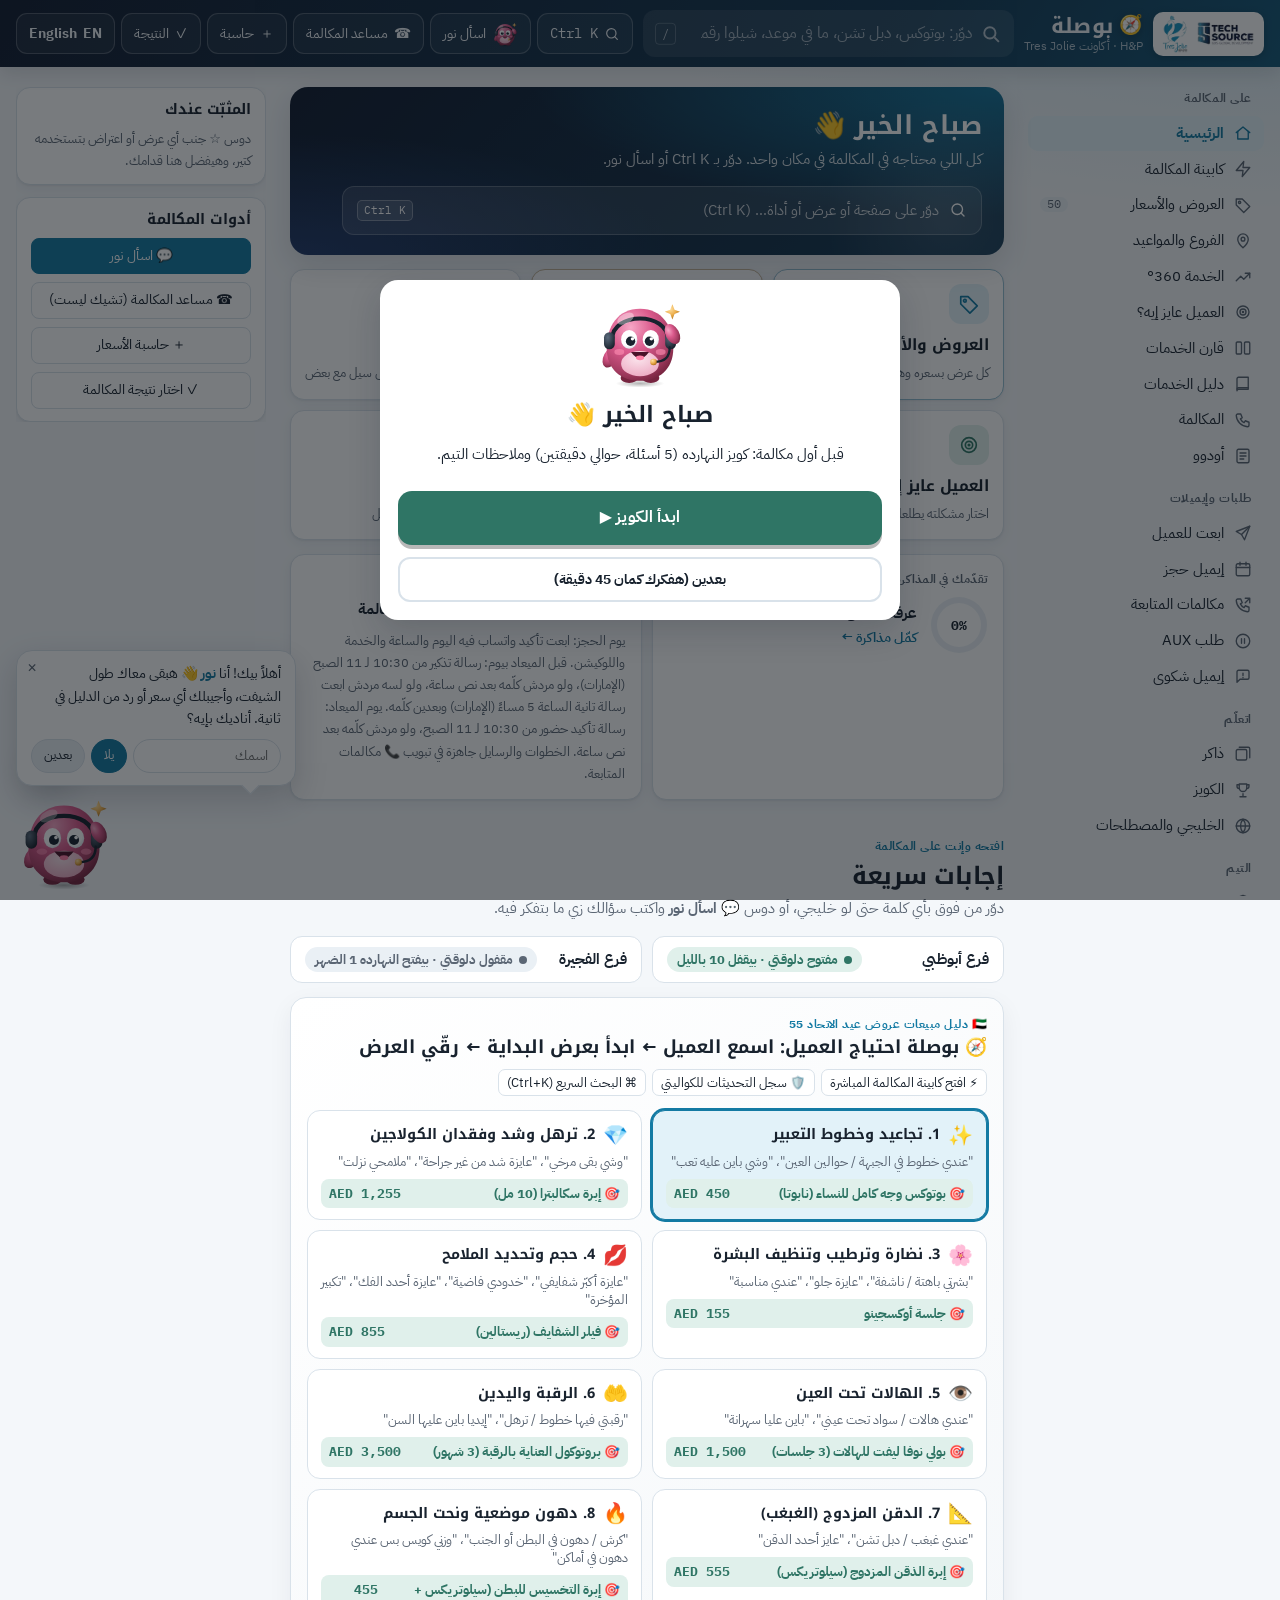
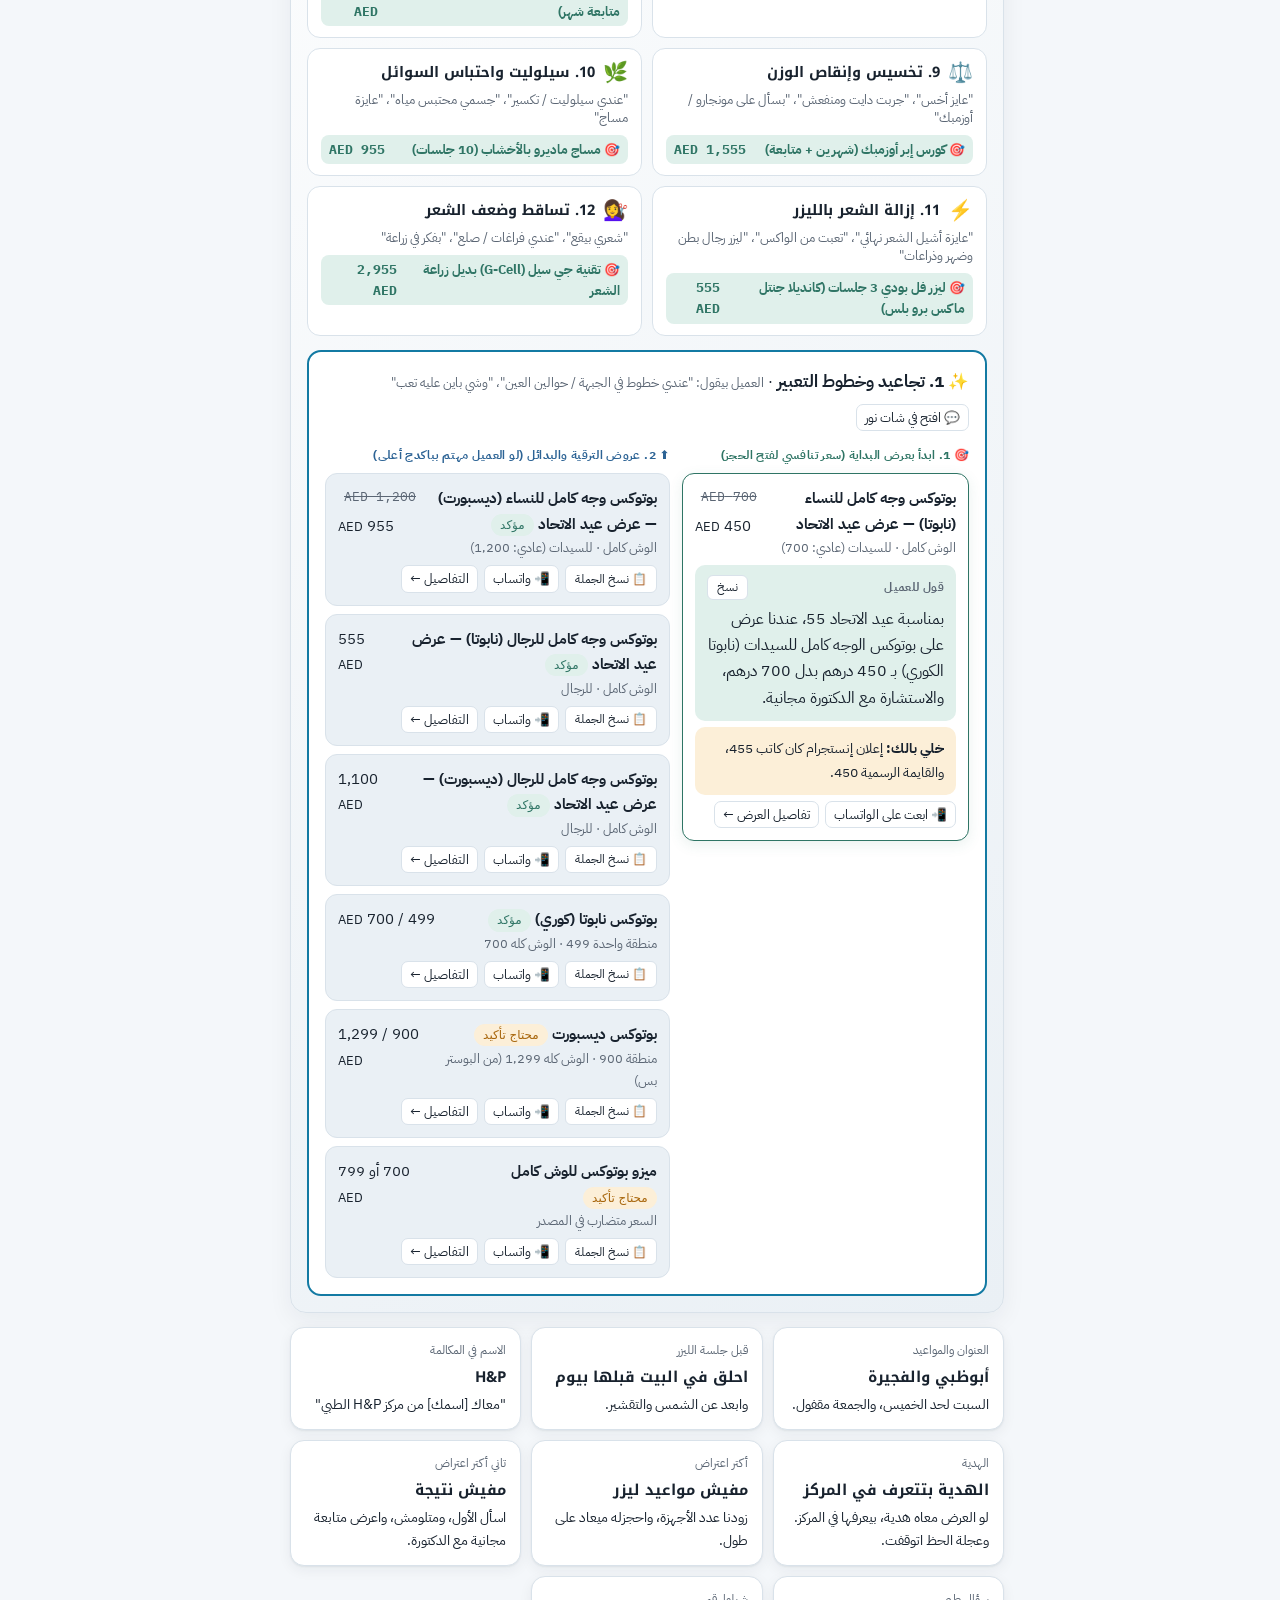
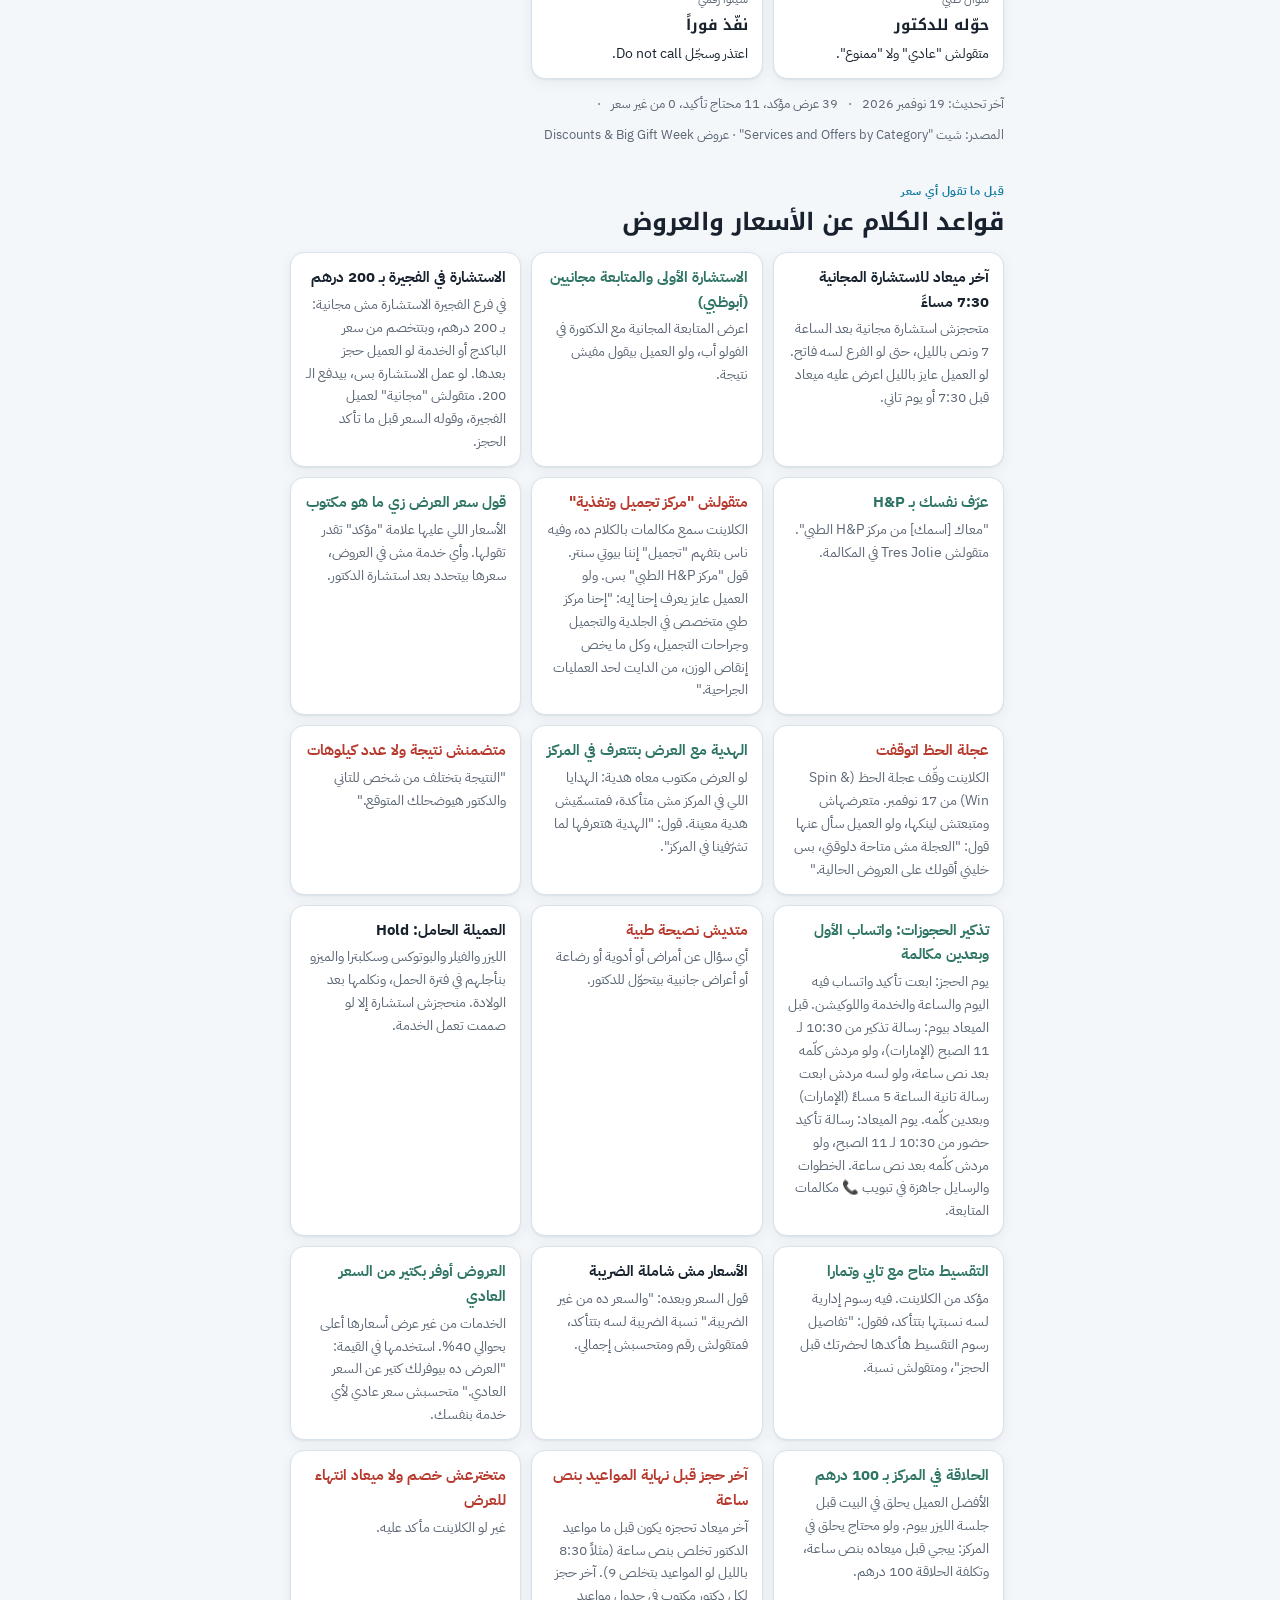
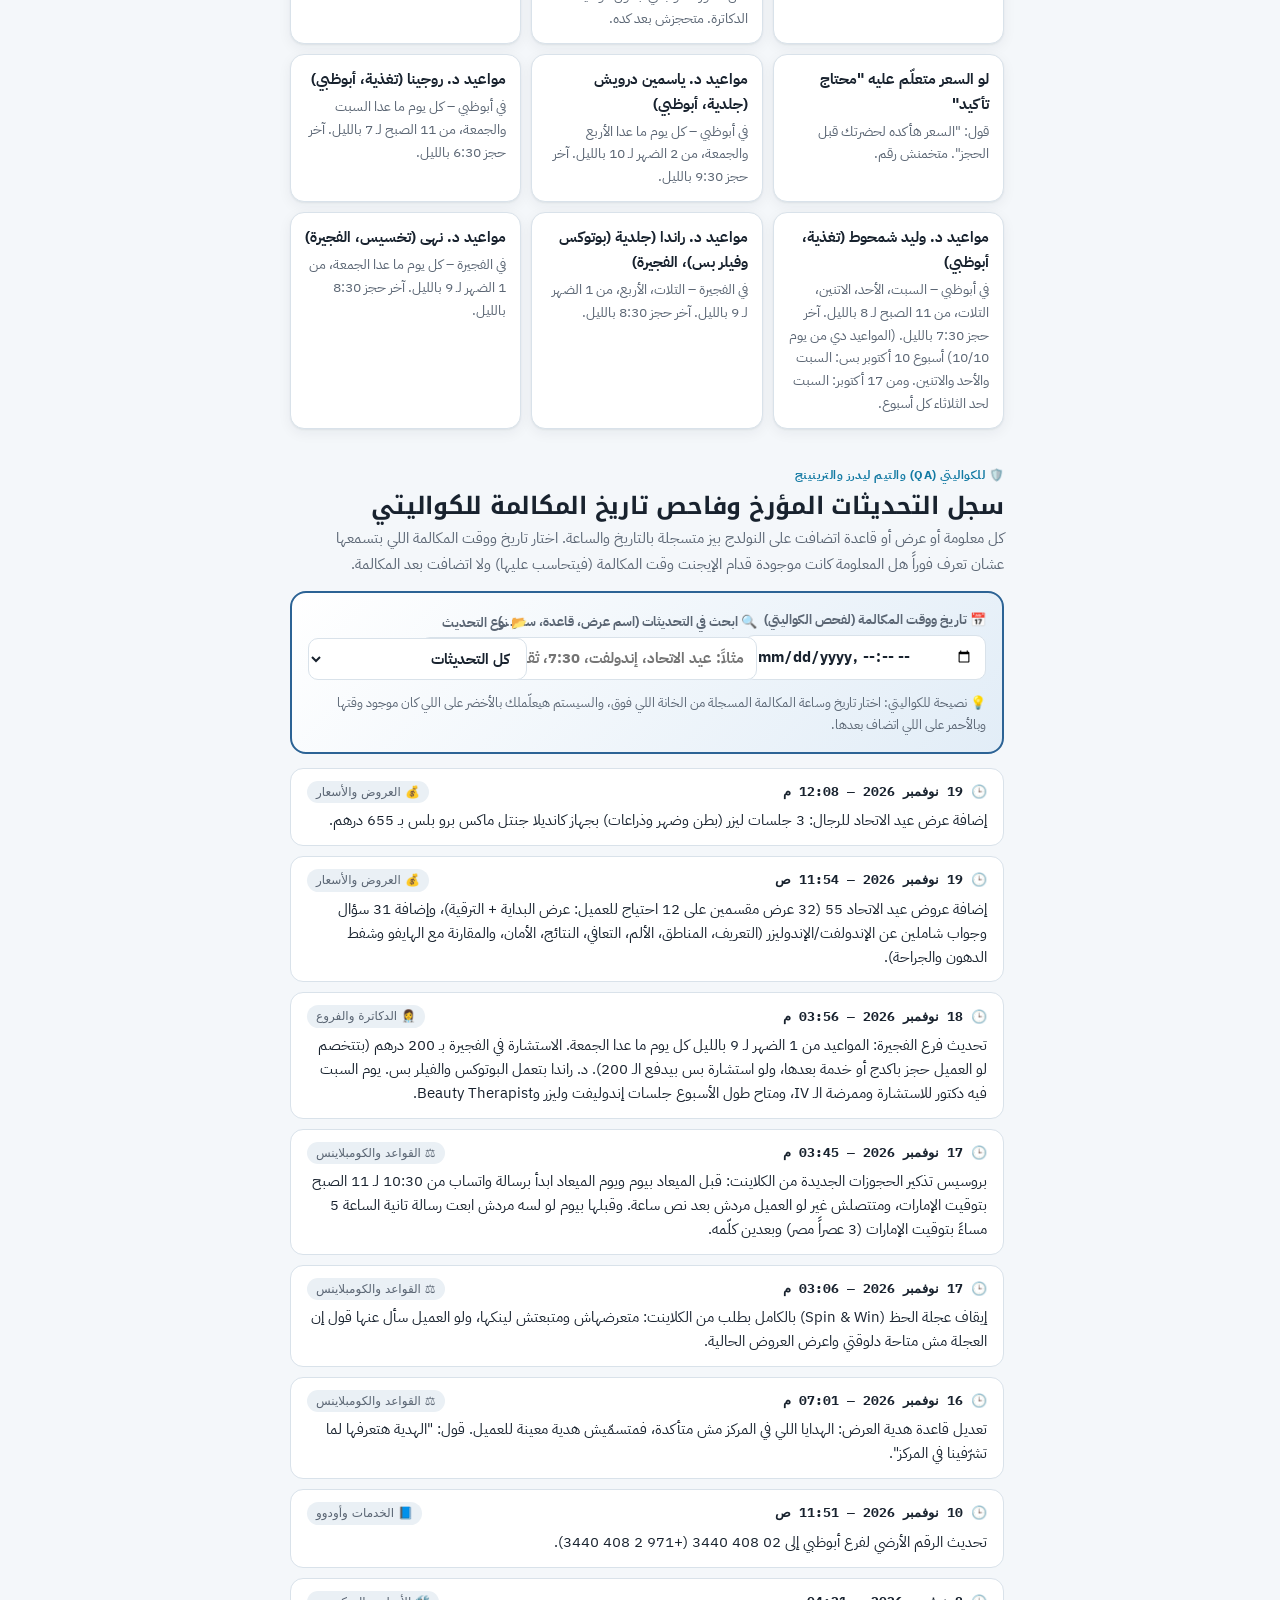
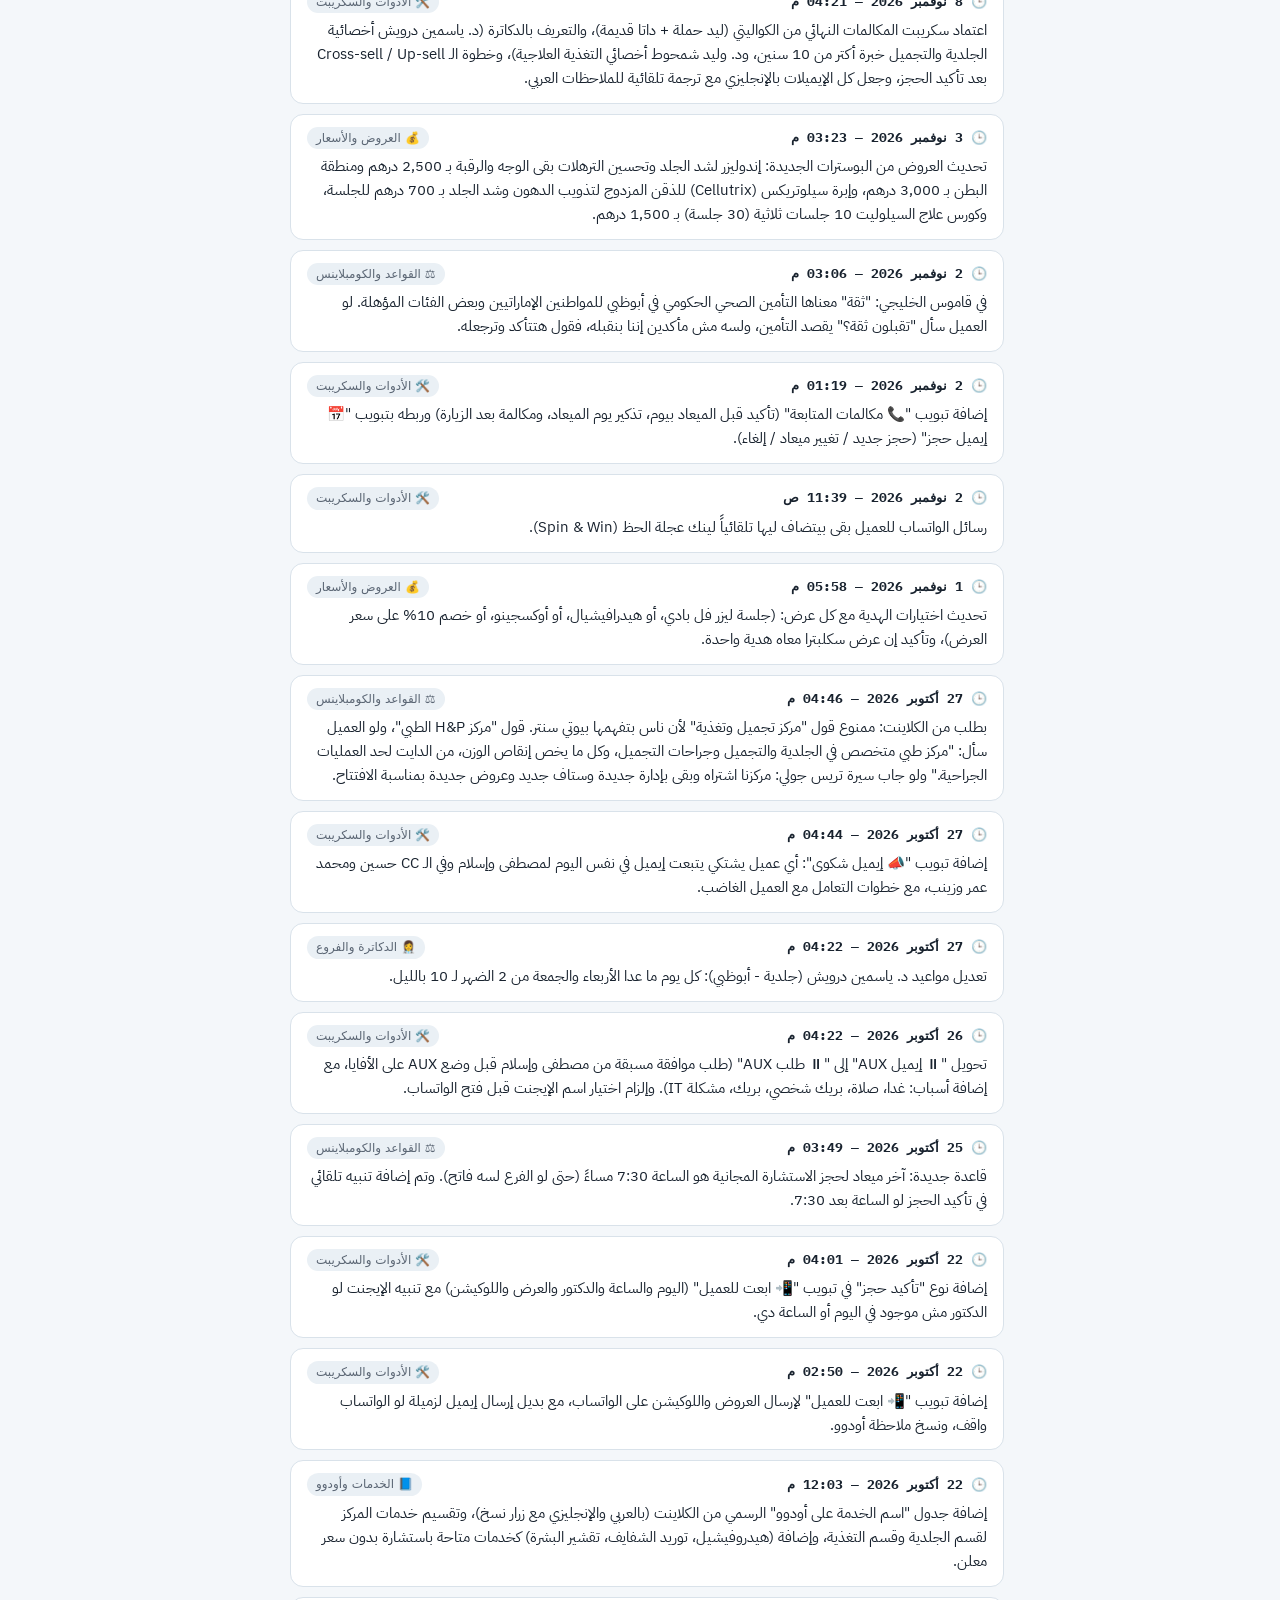
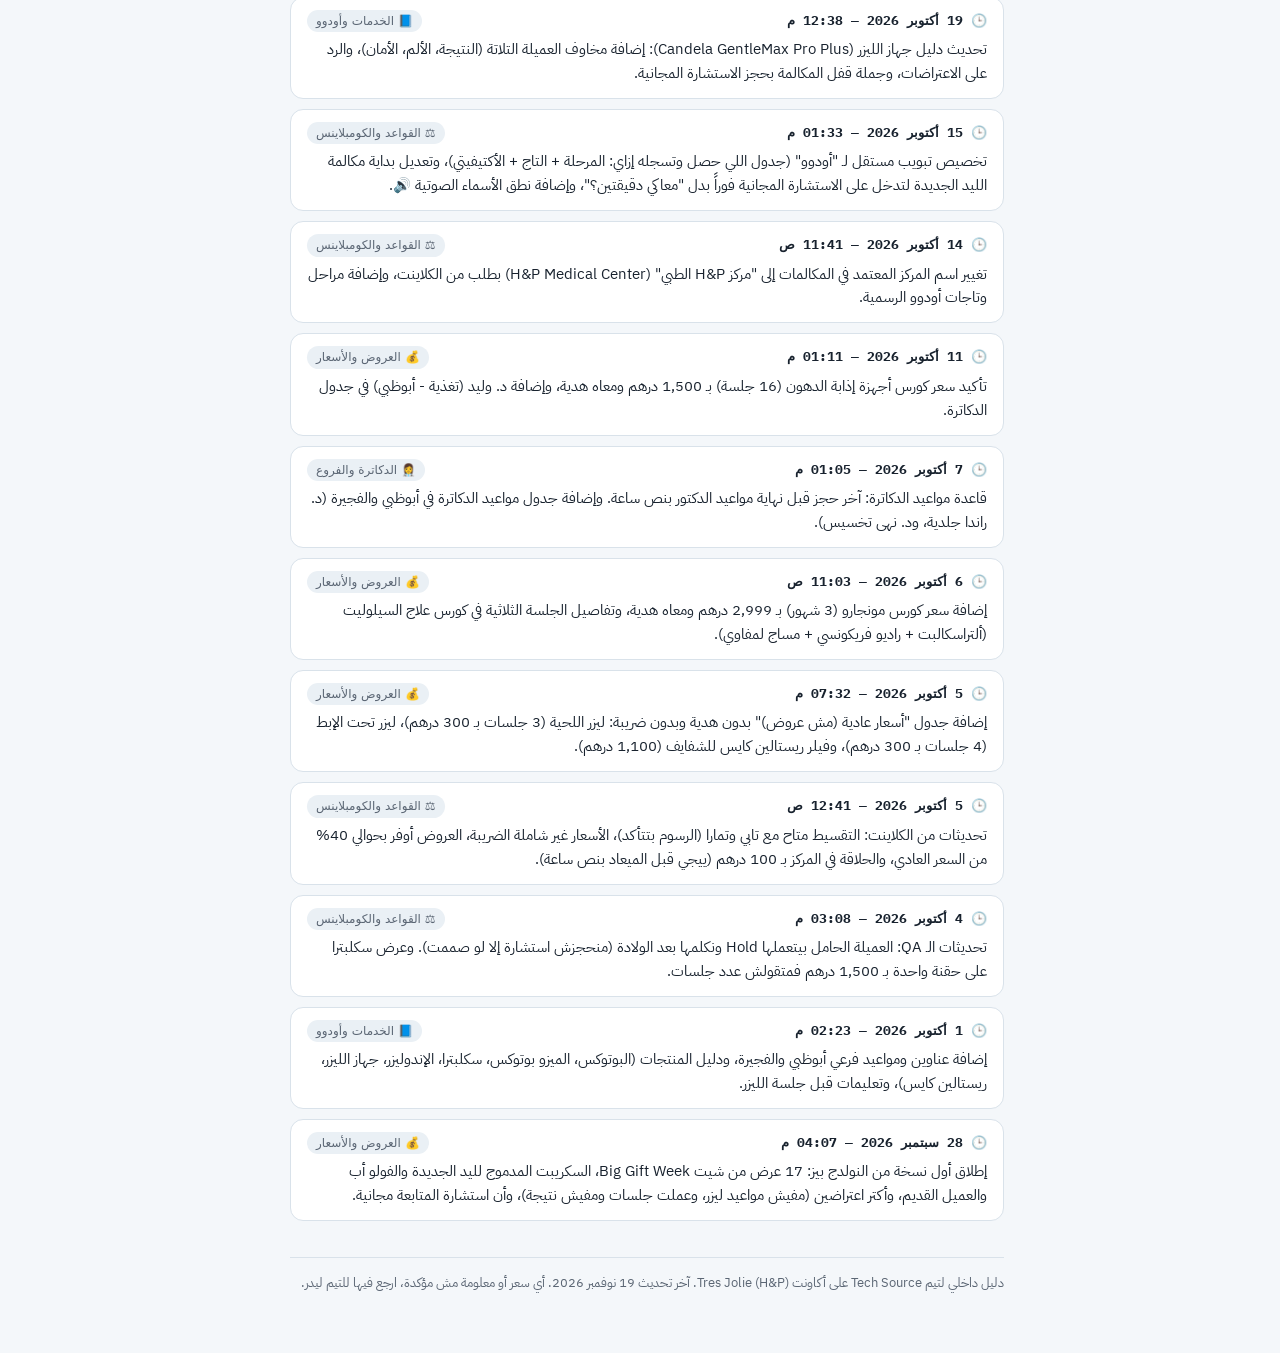
==== commit 7d69a82d: "Bosla 2.0: Eid Al Etihad 55 offers, Men Laser 655, 31 Endolift Q&As, Needs Compass, Genius Noor, Liv" ====
--- a/index.html
+++ b/index.html
@@ -454,7 +454,7 @@
 
 <script>
 /* ================= DATA ================= */
-const UPDATED='8 نوفمبر 2026';
+const UPDATED='19 نوفمبر 2026';
 const CLINIC_AR='مركز H&P الطبي';
 const SRC='شيت "Services and Offers by Category" · عروض Discounts & Big Gift Week';
 const CATS={union:'عروض عيد الاتحاد',botox:'بوتوكس',filler:'فيلر',skin:'نضارة وكولاجين',body:'نحت وإذابة دهون',weight:'إنقاص الوزن',laser:'ليزر إزالة الشعر',hair:'الشعر'};
@@ -2179,6 +2179,766 @@
 { const w=$('buddy'); if(w){ $('bbody').innerHTML=noorSvg('happy'); $('bbody').setAttribute('aria-label',BUD_T.ask); $('bbody').title=BUD_T.ask; buddySync();
   let seen=null; try{ seen=sessionStorage.getItem('noor_hi'); sessionStorage.setItem('noor_hi','1'); }catch(e){}
   if(!seen) setTimeout(buddyGreet,1100); buddyIdle(); } }
+
+/* ================= BOSLA 2.0: EID AL ETIHAD 55, ENDOLIFT 31 Q&A, GENIUS NOOR, COCKPIT & QA AUDIT LOG ================= */
+(function(){
+  const EN = LANG === 'en';
+  const EID_OFFERS = [{"id":"eid_nabota_w","camp":"eid55","need":"wrinkles","tier":"start","cat":"botox","ar":"بوتوكس وجه كامل للنساء (نابوتا) — عرض عيد الاتحاد","en":"Full-Face Botox, Women (Nabota) — Eid Al Etihad","price":"450","oldPrice":"700","pn":"الوش كامل · للسيدات (عادي: 700)","st":"ok","slide":"عيد الاتحاد 55 (قسم 1)","what":"حقن بوتوكس نابوتا الكوري للوجه كامل للسيدات لعلاج التجاعيد التعبيرية وخطوط الجبهة وحول العين.","guide":"botox","who":"العميلة بتقول: \"عندي خطوط في الجبهة / حوالين العين\"، \"وشي باين عليه تعب\" (عرض البداية).","say":"بمناسبة عيد الاتحاد 55، عندنا عرض على بوتوكس الوجه كامل للسيدات (نابوتا الكوري) بـ 450 درهم بدل 700 درهم، والاستشارة مع الدكتورة مجانية.","qa":[["إعلان إنستجرام كان كاتب 455؟","السعر في القايمة الرسمية لعيد الاتحاد 450 درهم للوجه كامل للسيدات."],["كم يطول مفعوله؟","عادةً من 4 لـ 6 شهور، وبتختلف من شخص للتاني."]],"caution":"إعلان إنستجرام كان كاتب 455، والقايمة الرسمية 450."},{"id":"eid_dysport_w","camp":"eid55","need":"wrinkles","tier":"upgrade","cat":"botox","ar":"بوتوكس وجه كامل للنساء (ديسبورت) — عرض عيد الاتحاد","en":"Full-Face Botox, Women (Dysport) — Eid Al Etihad","price":"955","oldPrice":"1,200","pn":"الوش كامل · للسيدات (عادي: 1,200)","st":"ok","slide":"عيد الاتحاد 55 (قسم 1)","what":"بوتوكس ديسبورت البريطاني للوجه كامل للسيدات، جزيئاته تنتشر على مساحة أوسع وتدي نتيجة طبيعية جداً.","guide":"botox","who":"ترقية لعميلة التجاعيد وخطوط التعبير اللي بتفضل البراند البريطاني ديسبورت.","say":"لو حضرتك بتفضلي البوتوكس البريطاني ديسبورت، عليه عرض عيد الاتحاد للوجه كامل للسيدات بـ 955 درهم بدل 1,200 درهم.","qa":[["وش الفرق بين نابوتا وديسبورت؟","الاتنين ممتازين ومعتمدين عالمياً. نابوتا كوري واقتصادي، وديسبورت بريطاني بينتشر على مساحة أوسع. الدكتورة تحدد الأنسب ليكي في الاستشارة المجانية."]],"caution":""},{"id":"eid_nabota_m","camp":"eid55","need":"wrinkles","tier":"upgrade","cat":"botox","ar":"بوتوكس وجه كامل للرجال (نابوتا) — عرض عيد الاتحاد","en":"Full-Face Botox, Men (Nabota) — Eid Al Etihad","price":"555","oldPrice":"","pn":"الوش كامل · للرجال","st":"ok","slide":"عيد الاتحاد 55 (قسم 1)","what":"بوتوكس نابوتا الكوري للوجه كامل مخصص للرجال لعلاج خطوط الجبهة والتجاعيد التعبيرية.","guide":"botox","who":"عميل راجل بيسأل عن بوتوكس للوجه كامل أو خطوط الجبهة والتعبير.","say":"عندنا عرض خاص للرجال بمناسبة عيد الاتحاد: بوتوكس الوجه كامل (نابوتا) بـ 555 درهم، والاستشارة مع الدكتور مجانية.","qa":[],"caution":"أول مرة يظهر سعر بوتوكس للرجالة لوحده."},{"id":"eid_dysport_m","camp":"eid55","need":"wrinkles","tier":"upgrade","cat":"botox","ar":"بوتوكس وجه كامل للرجال (ديسبورت) — عرض عيد الاتحاد","en":"Full-Face Botox, Men (Dysport) — Eid Al Etihad","price":"1,100","oldPrice":"","pn":"الوش كامل · للرجال","st":"ok","slide":"عيد الاتحاد 55 (قسم 1)","what":"بوتوكس ديسبورت البريطاني للوجه كامل للرجال.","guide":"botox","who":"عميل راجل بيفضل بوتوكس ديسبورت البريطاني للوجه كامل.","say":"بوتوكس الوجه كامل للرجال (ديسبورت البريطاني) في عروض عيد الاتحاد بـ 1,100 درهم.","qa":[],"caution":""},{"id":"eid_sculptra","camp":"eid55","need":"sagging","tier":"start","cat":"skin","ar":"إبرة سكالبترا (10 مل) — عرض عيد الاتحاد","en":"Sculptra Injection (10 ml) — Eid Al Etihad","price":"1,255","oldPrice":"1,800","pn":"10 مل · بدلاً من 1,800 (عادي: 1,499)","st":"ok","slide":"عيد الاتحاد 55 (قسم 2)","what":"محفز الكولاجين الأصلي (10 مل) لشد ترهل البشرة واستعادة الامتلاء الطبيعي بالتدريج.","guide":"sculptra","who":"العميل بيقول: \"وشي بقى مرخي\"، \"عايزة شد من غير جراحة\"، \"ملامحي نزلت\" (عرض البداية).","say":"في عروض عيد الاتحاد، إبرة سكالبترا (10 مل) بـ 1,255 درهم بدل 1,800 درهم لشد البشرة وتحفيز الكولاجين الطبيعي.","qa":[["متى تبان النتيجة؟","بالتدريج من أول شهر لتالت شهر لأنها بتحفز الكولاجين الطبيعي."]],"caution":""},{"id":"eid_liftage","camp":"eid55","need":"sagging","tier":"upgrade","cat":"skin","ar":"إبرة ليفتاج (Liftage) — عرض عيد الاتحاد","en":"Liftage Injection — Eid Al Etihad","price":"1,355","oldPrice":"2,100","pn":"بدلاً من 2,100","st":"ok","slide":"عيد الاتحاد 55 (قسم 2)","what":"إبرة ليفتاج لشد البشرة وعلاج الترهل وتحفيز الكولاجين.","who":"ترقية للعميل اللي بيسأل عن ترهل وشد البشرة وفقدان الكولاجين.","say":"عندنا كمان عرض عيد الاتحاد على إبرة ليفتاج (Liftage) للشد بـ 1,355 درهم بدل 2,100 درهم.","qa":[],"caution":"أول سعر معلن لـ Liftage لوحده."},{"id":"eid_calcium","camp":"eid55","need":"sagging","tier":"upgrade","cat":"filler","ar":"فيلر الكالسيوم — عرض عيد الاتحاد","en":"Calcium Filler — Eid Al Etihad","price":"1,155","oldPrice":"2,400","pn":"بدلاً من 2,400 (عادي: 1,699)","st":"warn","slide":"عيد الاتحاد 55 (قسم 2)","what":"فيلر الكالسيوم لشد الجلد وتحديد الملامح وتحفيز الكولاجين.","who":"العميل بيسأل عن شد الترهل أو تحديد الملامح وتحفيز الكولاجين.","say":"فيلر الكالسيوم عليه عرض عيد الاتحاد، هأكد لحضرتك السعر النهائي قبل الحجز (حوالي 1,155 درهم بدل 2,400 درهم).","qa":[],"caution":"الرقم مطبوع مش واضح في الصورة (1?55)، غالباً 1,155 درهم — يتأكد من الكلاينت قبل التأكيد النهائي."},{"id":"eid_euro_lift","camp":"eid55","need":"sagging","tier":"upgrade","cat":"skin","ar":"البروتوكول الأوروبي للشد — عرض عيد الاتحاد","en":"European Lifting Protocol — Eid Al Etihad","price":"3,999","oldPrice":"","pn":"بوتوكس + سكالبترا + Liftage + 10 خيوط مونو هدية","st":"warn","slide":"عيد الاتحاد 55 (قسم 2 · منشور 17 نوفمبر)","what":"باكدج شد متكامل يشمل: بوتوكس + سكالبترا + إبرة Liftage + 10 خيوط مونو هدية.","who":"ترقية ممتازة (VIP) للعميلة اللي عايزة شد كامل ومتكامل للوجه بدون جراحة.","say":"لو حابة باكدج شد متكامل، عندنا البروتوكول الأوروبي للشد (بوتوكس + سكالبترا + ليفتاج + 10 خيوط مونو هدية) بـ 3,999 درهم.","qa":[],"caution":"منشور على صفحات السوشيال ميديا (17 نوفمبر) ومش في القايمة الرسمية المطبوعة."},{"id":"eid_oxygeneo","camp":"eid55","need":"glow","tier":"start","cat":"skin","ar":"جلسة أوكسجينو — عرض عيد الاتحاد","en":"OxyGeneo Session — Eid Al Etihad","price":"155","oldPrice":"250","pn":"جلسة واحدة (عادي: 250)","st":"ok","slide":"عيد الاتحاد 55 (قسم 3)","what":"جلسة أوكسجينو لتنظيف البشرة وتقشيرها وترطيبها وإعطائها نضارة فورية (Glow).","who":"العميل بيقول: \"بشرتي باهتة / ناشفة\"، \"عايزة جلو\"، \"عندي مناسبة\" (عرض البداية).","say":"لو عايزة نضارة وتنظيف للبشرة، جلسة الأوكسجينو في عروض عيد الاتحاد بـ 155 درهم بس بدل 250 درهم.","qa":[],"caution":""},{"id":"eid_hydrafacial","camp":"eid55","need":"glow","tier":"upgrade","cat":"skin","ar":"جلسة هيدرافيشيال — عرض عيد الاتحاد","en":"Hydrafacial Session — Eid Al Etihad","price":"255","oldPrice":"300","pn":"جلسة واحدة (عادي: 300)","st":"ok","slide":"عيد الاتحاد 55 (قسم 3)","what":"جلسة هيدرافيشيال لتنظيف المسام بعمق وترطيب البشرة ونضارتها.","who":"العميل عايز تنظيف عميق للبشرة ونضارة وترطيب.","say":"جلسة الهيدرافيشيال لتنظيف وترطيب البشرة بعمق بـ 255 درهم بدل 300 درهم في عروض عيد الاتحاد.","qa":[],"caution":""},{"id":"eid_complete_beauty","camp":"eid55","need":"glow","tier":"upgrade","cat":"skin","ar":"باقة الجمال المتكاملة — عرض عيد الاتحاد","en":"Complete Beauty Package — Eid Al Etihad","price":"1,000","oldPrice":"","pn":"2 ليزر + 2 هيدرافيشل + 2 أوكسجينيو + 2 مساج لمفاوي","st":"ok","slide":"عيد الاتحاد 55 (قسم 3)","what":"باقة خاصة شاملة: جلستين ليزر + جلستين هيدرافيشل + جلستين أوكسجينو + جلستين مساج لمفاوي.","who":"ترقية للعميلة اللي بتجهز لمناسبة أو عايزة عناية شاملة بالبشرة والجسم.","say":"عندنا باقة الجمال المتكاملة بـ 1,000 درهم بس: شاملة جلستين ليزر وجلستين هيدرافيشل وجلستين أوكسجينو وجلستين مساج لمفاوي.","qa":[],"caution":"إعلان إنستجرام (18 نوفمبر) مكتوب فيه جلسة ليزر واحدة، والقايمة الرسمية فيها 2. اعتمد القايمة الرسمية (جلستين) لحد ما يتأكد."},{"id":"eid_beauty_pkg","camp":"eid55","need":"glow","tier":"upgrade","cat":"skin","ar":"باقة الجمال لعيد الاتحاد (سكالبترا + ليزر + هيدرافيشل)","en":"Eid Al Etihad Beauty Package","price":"1,555","oldPrice":"2,500","pn":"سكالبترا + ليزر فل بودي + هيدرافيشل · بدلاً من 2,500 (عادي: 2,098)","st":"warn","slide":"عيد الاتحاد 55 (قسم 3 · منشور 16 نوفمبر)","what":"باكدج يجمع بين إبرة سكالبترا + جلسة ليزر فل بودي + جلسة هيدرافيشل.","who":"ترقية ممتازة جداً: سكالبترا لوحدها بـ 1,255، فبفرق 300 درهم بس بتاخد معاها ليزر فل بودي وهيدرافيشل!","say":"بفرق 300 درهم بس عن إبرة السكالبترا، تقدري تاخدي باقة الجمال لعيد الاتحاد بـ 1,555 درهم بدل 2,500: شاملة إبرة سكالبترا + جلسة ليزر فل بودي + جلسة هيدرافيشل!","qa":[],"caution":"منشورة على الصفحات (16 نوفمبر) ومش في القايمة الرسمية."},{"id":"eid_rrs_box","camp":"eid55","need":"glow","tier":"upgrade","cat":"skin","ar":"بوكس RRS كامل (3 إبر) — عرض عيد الاتحاد","en":"RRS Full Box (3 Syringes) — Eid Al Etihad","price":"1,555","oldPrice":"2,400","pn":"3 إبر (Long Lasting + HyalLift + Under Eye) · بدلاً من 2,400 (عادي: 1,699)","st":"ok","slide":"عيد الاتحاد 55 (قسم 3)","what":"بوكس النضارة الإسباني RRS الكامل (3 إبر: لونج لاستنج + هيال ليفت + تحت العين).","who":"العميلة اللي عايزة كورس حقن نضارة وشد متكامل للوجه وتحت العين.","say":"بوكس RRS الإسباني الكامل (3 إبر: Long Lasting وHyalLift وتحت العين) بـ 1,555 درهم بدل 2,400 درهم.","qa":[],"caution":""},{"id":"eid_restylane_lip","camp":"eid55","need":"volume","tier":"start","cat":"filler","ar":"فيلر الشفايف (ريستالين) — عرض عيد الاتحاد","en":"Lip Filler (Restylane) — Eid Al Etihad","price":"855","oldPrice":"1,400","pn":"بدلاً من 1,400 (عادي: 999)","st":"ok","slide":"عيد الاتحاد 55 (قسم 4)","what":"فيلر ريستالين السويدي الأصلي لتحديد وتكبيروترطيب الشفايف بشكل طبيعي.","guide":"kysse","who":"العميلة بتقول: \"عايزة أكبر شفايفي\" أو \"عايزة فيلر شفايف طبيعي\" (عرض البداية).","say":"فيلر الشفايف ريستالين الأصلي عليه عرض عيد الاتحاد بـ 855 درهم بدل 1,400 درهم.","qa":[],"caution":""},{"id":"eid_restylane_face","camp":"eid55","need":"volume","tier":"upgrade","cat":"filler","ar":"فيلر الوجه 1 مل (ريستالين) — عرض عيد الاتحاد","en":"Face Filler 1 ml (Restylane) — Eid Al Etihad","price":"855","oldPrice":"1,400","pn":"1 مل · بدلاً من 1,400","st":"ok","slide":"عيد الاتحاد 55 (قسم 4)","what":"فيلر ريستالين (1 مل) لنحت وتحديد ملامح الوجه والخدود أو الفك.","who":"العميلة بتقول: \"خدودي فاضية\"، \"عايزة أحدد الفك (جو لاين)\".","say":"فيلر الوجه ريستالين (1 مل) لتحديد الملامح والخدود بـ 855 درهم بدل 1,400 درهم في عروض عيد الاتحاد.","qa":[],"caution":"خدمة جديدة في قائمة الأسعار."},{"id":"eid_buttock_filler","camp":"eid55","need":"volume","tier":"upgrade","cat":"filler","ar":"فيلر المؤخرة (100 مل) — عرض عيد الاتحاد","en":"Buttock Filler (100 ml) — Eid Al Etihad","price":"6,555","oldPrice":"9,000","pn":"100 مل · بدلاً من 9,000","st":"ok","slide":"عيد الاتحاد 55 (قسم 4)","what":"فيلر الجسم (100 مل) لتكبير وتنسيق شكل المؤخرة بدون جراحة.","who":"العميلة بتسأل عن فيلر الجسم أو تكبير المؤخرة.","say":"فيلر المؤخرة (100 مل) متاح في عروض عيد الاتحاد بـ 6,555 درهم بدل 9,000 درهم، والاستشارة مع الدكتور مجانية لتقييم الحالة.","qa":[],"caution":"خدمة جديدة، أول مرة تظهر في العروض."},{"id":"eid_polynova_eye","camp":"eid55","need":"eyes","tier":"start","cat":"skin","ar":"بولي نوفا ليفت للهالات (3 جلسات) — عرض عيد الاتحاد","en":"Poly Nova Lift (Under-Eye, 3 Sessions) — Eid Al Etihad","price":"1,500","oldPrice":"","pn":"3 جلسات لعلاج الهالات تحت العين","st":"warn","slide":"عيد الاتحاد 55 (قسم 5 · منشور 17-18 نوفمبر)","what":"كورس 3 جلسات بولي نوفا ليفت لعلاج الهالات السوداء وتجديد منطقة تحت العين.","who":"العميل بيقول: \"عندي هالات / سواد تحت عيني\"، \"باين عليا سهرانة\" (عرض البداية).","say":"لعلاج الهالات تحت العين، عندنا كورس بولي نوفا ليفت (3 جلسات) بـ 1,500 درهم، والدكتورة بتحدد خطة العلاج في الاستشارة المجانية.","qa":[],"caution":"منشور على الصفحات (17 و18 نوفمبر) ومش في القايمة الرسمية."},{"id":"eid_neck_proto","camp":"eid55","need":"neck_hands","tier":"start","cat":"skin","ar":"بروتوكول العناية بالرقبة (3 شهور) — عرض عيد الاتحاد","en":"Neck Rejuvenation Protocol — Eid Al Etihad","price":"3,500","oldPrice":"","pn":"3 شهور: 3 PRP + هايفو + كالسيوم","st":"warn","slide":"عيد الاتحاد 55 (قسم 6 · منشور 17 نوفمبر)","what":"بروتوكول متكامل لمدة 3 شهور لشد وتجديد شباب الرقبة: يشمل 3 جلسات بلازما PRP + جلسة هايفو + فيلر كالسيوم.","who":"العميل بيقول: \"رقبتي فيها خطوط / ترهل\" (عرض البداية للرقبة).","say":"عندنا بروتوكول العناية بالرقبة لمدة 3 شهور (3 جلسات PRP + هايفو + كالسيوم) بـ 3,500 درهم.","qa":[],"caution":"منشور على الصفحات (17 نوفمبر) ومش في القايمة الرسمية."},{"id":"eid_hand_proto","camp":"eid55","need":"neck_hands","tier":"upgrade","cat":"skin","ar":"بروتوكول تجديد شباب اليدين (3 شهور) — عرض عيد الاتحاد","en":"Hand Rejuvenation Protocol — Eid Al Etihad","price":"3,700","oldPrice":"","pn":"3 شهور: RRS Long Lasting + 3 PRP + كالسيوم","st":"warn","slide":"عيد الاتحاد 55 (قسم 6 · منشور 17 نوفمبر)","what":"بروتوكول متكامل لمدة 3 شهور لتجديد شباب اليدين: يشمل إبرة RRS Long Lasting + 3 جلسات PRP + فيلر كالسيوم.","who":"العميلة بتقول: \"إيديا باين عليها السن / عروق أو تجاعيد اليدين\".","say":"بروتوكول تجديد شباب اليدين لمدة 3 شهور (RRS Long Lasting + 3 جلسات PRP + كالسيوم) بـ 3,700 درهم.","qa":[],"caution":"منشور على الصفحات (17 نوفمبر) ومش في القايمة الرسمية."},{"id":"eid_cellutrix_chin","camp":"eid55","need":"double_chin","tier":"start","cat":"body","ar":"إبرة الذقن المزدوج (سيلوتريكس) — عرض عيد الاتحاد","en":"Double-Chin Injection (Cellutrix) — Eid Al Etihad","price":"555","oldPrice":"700","pn":"جلسة واحدة (عادي: 700)","st":"ok","slide":"عيد الاتحاد 55 (قسم 7)","what":"إبرة سيلوتريكس لتذويب دهون الذقن المزدوج (الغبغب / دبل تشن) وشد الجلد.","who":"العميل بيقول: \"عندي غبغب / دبل تشن\"، \"عايز أحدد الدقن\" (عرض البداية).","say":"إبرة الذقن المزدوج (سيلوتريكس) لتذويب دهون الغبغب وشد الجلد عليها عرض عيد الاتحاد بـ 555 درهم بدل 700 درهم.","qa":[],"caution":""},{"id":"eid_endolaser_chin","camp":"eid55","need":"double_chin","tier":"upgrade","cat":"body","ar":"إندوليزر للذقن المزدوج — عرض عيد الاتحاد","en":"Endolaser for Double Chin — Eid Al Etihad","price":"1,555","oldPrice":"2,500","pn":"تحديد وشد الذقن المزدوج بالإندوليزر","st":"ok","slide":"عيد الاتحاد 55 (قسم 7)","what":"جلسة إندوليزر (Endolift) لشد ترهل الذقن المزدوج وتقليل الدهون الموضعية بألياف الليزر الدقيقة تحت الجلد.","guide":"endolaser","who":"ترقية للعميل اللي عنده ترهل ودهون في منطقة الذقن المزدوج وعايز نتيجة أقوى.","say":"ولو حابة تقنية الليزر، عندنا عرض عيد الاتحاد على الإندوليزر لمنطقة الذقن المزدوج بـ 1,555 درهم بس (بدل 2,500 للوجه والرقبة).","qa":[],"caution":"السعر العادي المعلن سابقاً كان للوش والرقبة كاملين (2,500) مش للدقن بس."},{"id":"eid_abd_inj","camp":"eid55","need":"local_fat","tier":"start","cat":"body","ar":"إبرة التخسيس للبطن (سيلوتريكس + متابعة شهر) — عرض عيد الاتحاد","en":"Abdominal Fat Injection (Cellutrix + 1-month follow-up)","price":"455","oldPrice":"600","pn":"إبرة + متابعة شهر (عادي: 600)","st":"ok","slide":"عيد الاتحاد 55 (قسم 8)","what":"إبرة تذويب الدهون الموضعية للبطن (سيلوتريكس) شاملة متابعة لمدة شهر.","who":"العميل بيقول: \"كرش / دهون في البطن أو الجنب\"، \"وزني كويس بس عندي دهون في أماكن\" (عرض البداية).","say":"لعلاج الدهون الموضعية في البطن، عندنا عرض عيد الاتحاد على إبرة التخسيس للبطن (سيلوتريكس) مع متابعة شهر كامل بـ 455 درهم بدل 600 درهم.","qa":[],"caution":""},{"id":"eid_ultrasculpt","camp":"eid55","need":"local_fat","tier":"upgrade","cat":"body","ar":"ألترا سكلبت (10 جلسات) — عرض عيد الاتحاد","en":"Ultra Sculpt (10 Sessions) — Eid Al Etihad","price":"655","oldPrice":"1,000","pn":"10 جلسات (عادي: 1,000)","st":"ok","slide":"عيد الاتحاد 55 (قسم 8)","what":"كورس 10 جلسات بجهاز ألترا سكلبت لتفتيت الدهون الموضعية وتنشيط العضلات.","who":"ترقية لعميل الدهون الموضعية ونحت الجسم بالأجهزة.","say":"عندنا كورس 10 جلسات بجهاز ألترا سكلبت لنحت الجسم وتفتيت الدهون بـ 655 درهم بدل 1,000 درهم.","qa":[],"caution":""},{"id":"eid_lasersculpt","camp":"eid55","need":"local_fat","tier":"upgrade","cat":"body","ar":"ليزر سكلبت (6 جلسات) — عرض عيد الاتحاد","en":"Laser Sculpt (6 Sessions) — Eid Al Etihad","price":"955","oldPrice":"1,500","pn":"6 جلسات","st":"ok","slide":"عيد الاتحاد 55 (قسم 8)","what":"كورس 6 جلسات ليزر سكلبت لنحت القوام وتفتيت الدهون الموضعية.","who":"ترقية لعميل نحت القوام وإذابة الدهون الموضعية.","say":"كورس ليزر سكلبت (6 جلسات) لنحت القوام في عروض عيد الاتحاد بـ 955 درهم.","qa":[],"caution":"السعر السابق في العروض القديمة كان 1,500 لـ 16 جلسة أجهزة."},{"id":"eid_bodydesign","camp":"eid55","need":"local_fat","tier":"upgrade","cat":"body","ar":"بودي ديزاين (10 جلسات) — عرض عيد الاتحاد","en":"Body Design (10 Sessions) — Eid Al Etihad","price":"955","oldPrice":"","pn":"10 جلسات نحت وتنسيق القوام","st":"ok","slide":"عيد الاتحاد 55 (قسم 8)","what":"كورس 10 جلسات بودي ديزاين لنحت وتنسيق القوام.","who":"ترقية لعميل نحت الجسم والدهون الموضعية.","say":"كورس بودي ديزاين (10 جلسات) لتنسيق ونحت القوام بـ 955 درهم في عروض عيد الاتحاد.","qa":[],"caution":"خدمة جديدة، أول مرة تظهر."},{"id":"eid_ozempic","camp":"eid55","need":"weight_loss","tier":"start","cat":"weight","ar":"كورس إبر أوزمبك (شهرين + متابعة) — عرض عيد الاتحاد","en":"Ozempic Course (2 Months + Follow-up) — Eid Al Etihad","price":"1,555","oldPrice":"","pn":"شهرين + متابعة طبية وغذائية","st":"ok","slide":"عيد الاتحاد 55 (قسم 9)","what":"كورس إبر أوزمبك لإنقاص الوزن يكفي شهرين مع متابعة طبية وغذائية.","who":"العميل بيقول: \"عايز أخس\"، \"جربت دايت ومنفعش\"، \"بسأل على مونجارو / أوزمبك\" (عرض البداية للتخسيس).","say":"في عروض عيد الاتحاد، كورس إبر أوزمبك لمدة شهرين شامل المتابعة بـ 1,555 درهم. طبعاً بنبدأ باستشارة مجانية مع الدكتور لتقييم حالتك.","qa":[["أقدر آخده من غير دكتور؟","لا، لازم استشارة مع الدكتور الأول يقيّم حالتك، والاستشارة مجانية."]],"caution":"خدمة جديدة، أول مرة تظهر. زي مونجارو: دوا بروشتة، متجاوبش على جرعات أو أمراض، وحوّل أي سؤال طبي للدكتور."},{"id":"eid_mounjaro","camp":"eid55","need":"weight_loss","tier":"upgrade","cat":"weight","ar":"كورس إبر مونجارو (+ 3 شهور متابعة) — عرض عيد الاتحاد","en":"Mounjaro Course (+ 3 Months Follow-up) — Eid Al Etihad","price":"2,555","oldPrice":"3,200","pn":"مع 3 شهور متابعة · بدلاً من 3,200 (عادي: 2,799)","st":"ok","slide":"عيد الاتحاد 55 (قسم 9)","what":"كورس إبر مونجارو مع 3 شهور متابعة طبية وغذائية.","who":"العميل بيسأل عن كورس مونجارو أو عايز ترقية لكورس 3 شهور.","say":"كورس إبر مونجارو مع متابعة لمدة 3 شهور عليه عرض عيد الاتحاد بـ 2,555 درهم بدل 3,200 درهم، والاستشارة الأولى مع الدكتور مجانية.","qa":[],"caution":"دوا بروشتة — متوعدش بعدد كيلوهات ومتجاوبش أسئلة طبية."},{"id":"eid_madero","camp":"eid55","need":"cellulite","tier":"start","cat":"body","ar":"مساج ماديرو بالأخشاب (10 جلسات) — عرض عيد الاتحاد","en":"Madero Wood Massage (10 Sessions) — Eid Al Etihad","price":"955","oldPrice":"1,500","pn":"10 جلسات (عادي: 1,500)","st":"ok","slide":"عيد الاتحاد 55 (قسم 10)","what":"10 جلسات مساج ماديرو بالأدوات الخشبية لتصريف السوائل وتقليل السيلوليت وتنشيط الدورة الدموية.","who":"العميل بيقول: \"عندي سيلوليت / تكسير\"، \"جسمي محتبس مياه\"، \"عايزة مساج\" (عرض البداية).","say":"كورس مساج ماديرو بالأخشاب (10 جلسات) لعلاج السيلوليت واحتباس السوائل بـ 955 درهم بدل 1,500 درهم في عروض عيد الاتحاد.","qa":[],"caution":""},{"id":"eid_massage_pkg","camp":"eid55","need":"cellulite","tier":"upgrade","cat":"body","ar":"باقة المساج (10 جلسات: طبي أو ماديرو أو لمفاوي)","en":"Massage Package (10 Sessions: Medical / Madero / Lymphatic)","price":"1,500","oldPrice":"","pn":"10 جلسات: طبي أو ماديرو أو لمفاوي","st":"warn","slide":"عيد الاتحاد 55 (قسم 10)","what":"باقة 10 جلسات مساج متنوعة (طبي أو ماديرو أو لمفاوي).","who":"العميل عايز باقة مساج شاملة (طبي أو لمفاوي أو ماديرو).","say":"عندنا باقة المساج 10 جلسات (طبي أو ماديرو أو لمفاوي) بـ 1,500 درهم، وعرض مساج الماديرو لوحده 10 جلسات بـ 955 درهم.","qa":[],"caution":"منشورة على الصفحات ومش في القايمة الرسمية (القايمة الرسمية فيها ماديرو 10 جلسات بـ 955)."},{"id":"eid_cellulite","camp":"eid55","need":"cellulite","tier":"upgrade","cat":"body","ar":"كورس السيلوليت (30 جلسة) — عرض عيد الاتحاد","en":"Cellulite Course (30 Sessions) — Eid Al Etihad","price":"1,555","oldPrice":"","pn":"30 جلسة (10 جلسات ثلاثية)","st":"warn","slide":"عيد الاتحاد 55 (قسم 10)","what":"كورس علاج السيلوليت المكثف 30 جلسة (10 جلسات ثلاثية بالأجهزة والمساج).","who":"ترقية للعميلة اللي عايزة كورس مكثف (30 جلسة) لعلاج السيلوليت.","say":"كورس علاج السيلوليت المكثف (30 جلسة) متاح بـ 1,500 - 1,555 درهم، هأكدلك السعر النهائي في رسالة التأكيد.","qa":[],"caution":"انتبه: سعر العرض في بوستر عيد الاتحاد (1,555) أعلى بـ 55 درهم من قايمة 31 أكتوبر (1,500). يتأكد من الكلاينت."},{"id":"eid_laser_3","camp":"eid55","need":"laser","tier":"start","cat":"laser","ar":"ليزر فل بودي 3 جلسات (كانديلا جنتل ماكس برو بلس) — عرض عيد الاتحاد","en":"Full-Body Laser 3 Sessions (Candela GentleMax Pro Plus) — Eid Al Etihad","price":"555","oldPrice":"897","pn":"3 جلسات · عادي: 897 (3 × 299)","st":"ok","slide":"عيد الاتحاد 55 (قسم 11)","what":"باكدج 3 جلسات ليزر جسم كامل بأحدث جهاز Candela GentleMax Pro Plus.","guide":"laser","who":"العميلة بتقول: \"عايزة أشيل الشعر نهائي\"، \"تعبت من الواكس\" (عرض البداية السريع لليزر).","say":"بمناسبة عيد الاتحاد، عندنا عرض رائع على ليزر فل بودي بجهاز كانديلا جنتل ماكس برو بلس: 3 جلسات بـ 555 درهم بس بدل 897 درهم!","qa":[["وكم الـ 6 جلسات؟","لو حابة الباكدج الأكبر (6 جلسات)، متاح بـ 1,000 درهم للسيدات بدون الظهر والبطن، أو 1,500 شامل الظهر والبطن."]],"caution":"الرقم مطبوع \"A555\" في الصورة والمقصود 555 درهم (بدل 897)."},{"id":"eid_laser_men_3","camp":"eid55","need":"laser","tier":"upgrade","cat":"laser","ar":"ليزر رجال 3 جلسات (بطن وضهر وذراعات) — عرض عيد الاتحاد","en":"Men Laser 3 Sessions (Abdomen, Back & Arms) — Eid Al Etihad","price":"655","oldPrice":"","pn":"3 جلسات · للرجال (بطن + ضهر + ذراعات)","st":"ok","slide":"عيد الاتحاد 55 (قسم 11)","what":"باكدج 3 جلسات ليزر للرجال لمنطقة البطن والظهر والذراعين بجهاز Candela GentleMax Pro Plus.","guide":"laser","who":"عميل راجل بيسأل عن ليزر إزالة الشعر لمنطقة البطن والظهر والذراعين.","say":"بمناسبة عيد الاتحاد، عندنا عرض خاص للرجال: 3 جلسات ليزر (بطن وضهر وذراعات) بجهاز كانديلا جنتل ماكس برو بلس بـ 655 درهم.","qa":[["ينفع للجسم كامل للرجال؟","أيوه، متاح كمان باكدج الجسم كامل للرجال 6 جلسات (بـ 1,250 بدون الظهر والبطن، أو 1,800 شامل الظهر والبطن)."]],"caution":""},{"id":"eid_gcell","camp":"eid55","need":"hair_loss","tier":"start","cat":"skin","ar":"تقنية جي سيل (G-Cell) بديل زراعة الشعر — عرض عيد الاتحاد","en":"G-Cell Hair Regeneration (Non-Surgical) — Eid Al Etihad","price":"2,955","oldPrice":"5,000","pn":"بدون جراحة · بدلاً من 5,000","st":"ok","slide":"عيد الاتحاد 55 (قسم 12)","what":"تقنية G-Cell المتطورة لعلاج تساقط الشعر والفراغات وتكثيف الشعر بالخلايا المجهرية بدون جراحة.","who":"العميل بيقول: \"شعري بيقع\"، \"عندي فراغات / صلع\"، \"بفكر في زراعة\" (عرض البداية).","say":"لعلاج تساقط الشعر والفراغات من غير جراحة، عندنا عرض عيد الاتحاد على تقنية جي سيل (G-Cell) بـ 2,955 درهم بدل 5,000 درهم، والاستشارة مع الدكتور مجانية لتقييم فروة الرأس.","qa":[["تغنيني عن زراعة الشعر؟","تقنية G-Cell بتعالج التساقط والفراغات بدون جراحة، والدكتور في الاستشارة المجانية هيقيّم البصيلات ويقولك النتيجة المتوقعة لحالتك."]],"caution":"أول سعر معلن لـ G-Cell. متقولش \"بديل مضمون للزراعة لكل الحالات\"، قول \"علاج متطور بدون جراحة والدكتور يقيّم حالتك\"."}];
+  const NEEDS = [{"id":"wrinkles","icon":"✨","ar":"1. تجاعيد وخطوط التعبير","en":"1. Wrinkles & Expression Lines","custAr":"\"عندي خطوط في الجبهة / حوالين العين\"، \"وشي باين عليه تعب\"","custEn":"\"I have forehead / eye lines\", \"My face looks tired\"","startId":"eid_nabota_w","upIds":["eid_dysport_w","eid_nabota_m","eid_dysport_m","nabota","dysport","meso"]},{"id":"sagging","icon":"💎","ar":"2. ترهل وشد وفقدان الكولاجين","en":"2. Sagging, Lifting & Collagen Loss","custAr":"\"وشي بقى مرخي\"، \"عايزة شد من غير جراحة\"، \"ملامحي نزلت\"","custEn":"\"My face is sagging\", \"I want non-surgical lifting\"","startId":"eid_sculptra","upIds":["eid_liftage","eid_calcium","eid_euro_lift","endolaser","sculptra"]},{"id":"glow","icon":"🌸","ar":"3. نضارة وترطيب وتنظيف البشرة","en":"3. Skin Glow, Hydration & Cleansing","custAr":"\"بشرتي باهتة / ناشفة\"، \"عايزة جلو\"، \"عندي مناسبة\"","custEn":"\"My skin is dull / dry\", \"I want a glow\", \"I have an event\"","startId":"eid_oxygeneo","upIds":["eid_hydrafacial","eid_complete_beauty","eid_beauty_pkg","eid_rrs_box","dermapen","rrs"]},{"id":"volume","icon":"💋","ar":"4. حجم وتحديد الملامح","en":"4. Volume & Facial/Body Contouring","custAr":"\"عايزة أكبّر شفايفي\"، \"خدودي فاضية\"، \"عايزة أحدد الفك\"، \"تكبير المؤخرة\"","custEn":"\"I want fuller lips\", \"Empty cheeks\", \"Define jawline\", \"Buttock filler\"","startId":"eid_restylane_lip","upIds":["eid_restylane_face","eid_buttock_filler","lipfill","facefill"]},{"id":"eyes","icon":"👁️","ar":"5. الهالات تحت العين","en":"5. Under-Eye Dark Circles","custAr":"\"عندي هالات / سواد تحت عيني\"، \"باين عليا سهرانة\"","custEn":"\"I have dark circles under my eyes\", \"I look exhausted\"","startId":"eid_polynova_eye","upIds":["rrseye","eid_rrs_box"]},{"id":"neck_hands","icon":"🤲","ar":"6. الرقبة واليدين","en":"6. Neck & Hands Rejuvenation","custAr":"\"رقبتي فيها خطوط / ترهل\"، \"إيديا باين عليها السن\"","custEn":"\"My neck has lines / sagging\", \"My hands show aging\"","startId":"eid_neck_proto","upIds":["eid_hand_proto","endolaser"]},{"id":"double_chin","icon":"📐","ar":"7. الدقن المزدوج (الغبغب)","en":"7. Double Chin (Submental Fat)","custAr":"\"عندي غبغب / دبل تشن\"، \"عايز أحدد الدقن\"","custEn":"\"I have a double chin\", \"I want to define my chin\"","startId":"eid_cellutrix_chin","upIds":["eid_endolaser_chin","silutrix","endolaser"]},{"id":"local_fat","icon":"🔥","ar":"8. دهون موضعية ونحت الجسم","en":"8. Stubborn Local Fat & Body Sculpting","custAr":"\"كرش / دهون في البطن أو الجنب\"، \"وزني كويس بس عندي دهون في أماكن\"","custEn":"\"Belly fat / love handles\", \"Good weight but stubborn fat pockets\"","startId":"eid_abd_inj","upIds":["eid_ultrasculpt","eid_lasersculpt","eid_bodydesign","fatcourse","endolaser"]},{"id":"weight_loss","icon":"⚖️","ar":"9. تخسيس وإنقاص الوزن","en":"9. Weight Loss & Slimming Injections","custAr":"\"عايز أخس\"، \"جربت دايت ومنفعش\"، \"بسأل على مونجارو / أوزمبك\"","custEn":"\"I want to lose weight\", \"Asking about Mounjaro / Ozempic\"","startId":"eid_ozempic","upIds":["eid_mounjaro","mounjaro","fatcourse"]},{"id":"cellulite","icon":"🌿","ar":"10. سيلوليت واحتباس السوائل","en":"10. Cellulite & Fluid Retention","custAr":"\"عندي سيلوليت / تكسير\"، \"جسمي محتبس مياه\"، \"عايزة مساج\"","custEn":"\"I have cellulite\", \"Fluid retention\", \"I want lymphatic/wood massage\"","startId":"eid_madero","upIds":["eid_massage_pkg","eid_cellulite","cellulite","lymph"]},{"id":"laser","icon":"⚡","ar":"11. إزالة الشعر بالليزر","en":"11. Laser Hair Removal","custAr":"\"عايزة أشيل الشعر نهائي\"، \"تعبت من الواكس\"، \"ليزر رجال بطن وضهر وذراعات\"","custEn":"\"I want permanent hair reduction\", \"Tired of waxing\", \"Men laser abdomen, back & arms\"","startId":"eid_laser_3","upIds":["eid_laser_men_3","laser1","laser2"]},{"id":"hair_loss","icon":"💇‍♀️","ar":"12. تساقط وضعف الشعر","en":"12. Hair Loss & Thinning","custAr":"\"شعري بيقع\"، \"عندي فراغات / صلع\"، \"بفكر في زراعة\"","custEn":"\"My hair is falling out\", \"I have bald spots / thinning\", \"Thinking of transplant\"","startId":"eid_gcell","upIds":[]}];
+  const ENDO_QA = [["إيه هو Endolift (الإندولفت / الإندوليزر)؟","الإندولفت هو إجراء تجميلي باستخدام الليزر، بيساعد على تحسين ترهل الجلد وشدّه، وتحفيز إنتاج الكولاجين، وممكن يساعد كمان في تقليل الدهون الموضعية في بعض الحالات. وده بيتم عن طريق ألياف ليزر دقيقة جدًا بيستخدمها الدكتور تحت الجلد."],["هل الإندولفت عملية جراحية؟","لا، هو إجراء محدود التدخل، ومش عملية شد جراحي تقليدية، لكن بيتم إدخال ألياف دقيقة تحت الجلد بواسطة الدكتور."],["جهاز الإندولفت بيشتغل إزاي؟","الدكتور بيستخدم ألياف ليزر دقيقة جدًا تحت الجلد، والليزر بيوصل طاقة حرارية للأنسجة، وده بيساعد على تحفيز الكولاجين وتحسين تماسك الجلد، وممكن يساعد في الدهون الموضعية حسب الحالة."],["إيه الفرق بين الإندولفت والليزر العادي؟","الإندولفت بيعتمد على ألياف ليزر بتوصل تحت الجلد، مش مجرد ليزر بيتسلط على سطح البشرة من الخارج. لكن كل تقنية ليها استخدام مختلف حسب المشكلة اللي بنعالجها."],["ينفع أعمل Endolift للوجه؟","أيوه، ممكن يُستخدم لتحسين ترهل بعض مناطق الوجه، زي أسفل الوجه وخط الفك وتحت الذقن، حسب تقييم الدكتور."],["ينفع الإندولفت للرقبة؟","أيوه، ممكن يساعد على تحسين مظهر ترهل الجلد في الرقبة، والدكتور بيحدد مدى مناسبته للحالة."],["ينفع الإندولفت للبطن؟","ممكن يُستخدم لتحسين تماسك الجلد وبعض حالات الدهون الموضعية في البطن، لكن لو فيه ترهل شديد أو جلد زائد، ممكن يحتاج تقييم وخيارات علاج مختلفة."],["ينفع الإندولفت للأذرع (الدراعات)؟","أيوه، ممكن يُستخدم لتحسين ترهل الجلد في منطقة الذراعين، خصوصًا الجزء الداخلي، حسب الحالة."],["ينفع أعمل أكتر من منطقة في نفس الجلسة؟","ده بيتحدد حسب المناطق المطلوبة وحالة العميل ووقت الإجراء والبروتوكول الطبي. الدكتور هو اللي يحدد إمكانية علاج أكتر من منطقة مع بعض."],["هل جلسة الإندولفت مؤلمة؟","درجة الإحساس بالألم بتختلف من شخص للتاني، والدكتور بيحدد طريقة التخدير المناسبة قبل الإجراء عشان يقلل عدم الراحة أثناء الجلسة."],["هل الإندولفت محتاج تخدير؟","طريقة التخدير بتختلف حسب نوع الإجراء والمنطقة والجهاز المستخدم. الدكتور هيشرح لحضرتك الطريقة المناسبة قبل الجلسة."],["هل هحس بالليزر تحت الجلد؟","الإحساس بيختلف من شخص للتاني، وممكن يكون فيه إحساس بالضغط أو بعض عدم الراحة أثناء الإجراء، والدكتور بيتابع الحالة طول الوقت."],["الجلسة بتاخد وقت قد إيه؟","الوقت بيختلف حسب المنطقة ومساحتها وعدد المناطق اللي هتتعالج (منطقة صغيرة 30-45 دقيقة، الوش كامل 45-90 دقيقة، منطقة أكبر كالبطن من ساعة لساعتين). نقدر نأكد المدة بعد ما الدكتور يحدد تفاصيل الإجراء."],["فترة التعافي بعد جلسة الإندولفت قد إيه؟","فترة التعافي غالبًا بتكون أقصر من عمليات الشد الجراحية، لكن ممكن يحصل تورم أو كدمات أو إحساس بسيط بالألم بعد الجلسة. المدة بتختلف حسب المنطقة وطبيعة الجسم."],["أقدر أرجع شغلي تاني يوم بعد الإندولفت؟","أغلب الحالات بتقدر تباشر الأنشطة اليومية بعد انتهاء الجلسة والدكتور هيحدد لحضرتك الوقت المناسب للرجوع لأنشطتك."],["هل هيحصل تورم بعد الإندولفت؟","ممكن يحصل تورم بعد الإجراء، وبتختلف درجته ومدته من شخص للتاني ومن منطقة للتانية."],["هل ممكن تظهر كدمات بعد الجلسة؟","أيوه، ممكن تظهر كدمات بسيطة أو احمرار في المنطقة المعالجة، وده من الآثار المحتملة بعد الإجراء."],["أقدر أروح الجيم بعد جلسة الإندولفت؟","الأفضل تجنب المجهود والتمارين الشاقة في أول فترة بعد الإجراء، والالتزام بتعليمات الدكتور بخصوص موعد الرجوع للرياضة."],["أقدر أتعرض للشمس بعد الإندولفت؟","لازم الالتزام بتعليمات الدكتور بخصوص التعرض للشمس واستخدام واقي الشمس والعناية بالمنطقة المعالجة."],["نتيجة الإندولفت بتظهر إمتى؟","ممكن بعض التحسن يكون ملحوظًا في البداية، لكن النتيجة بتتطور تدريجيًا مع تكوين الكولاجين خلال الشهور التالية (من شهر لـ 3 شهور ولحد 6 شهور). وده بيختلف من حالة للتانية."],["هل نتيجة الإندولفت فورية؟","ممكن يظهر تحسن مبدئي بعد الإجراء، لكن النتيجة النهائية مش بتكون فورية بالكامل؛ لأن تحفيز الكولاجين بيستمر مع الوقت."],["نتيجة الإندولفت بتستمر قد إيه؟","مدة استمرار النتيجة بتختلف حسب طبيعة الجلد والعمر ونمط الحياة ودرجة الترهل. الدكتور يقدر يوضح لحضرتك التوقعات المناسبة لحالتك."],["هل الإندولفت بيشد الجلد فعلًا؟","هدف الإجراء هو تحسين تماسك الجلد وتقليل الترهل في الحالات المناسبة، لكن درجة التحسن بتختلف حسب حالة الجلد."],["هل الإندولفت بيخسس؟","لا، الإندولفت مش وسيلة لإنقاص الوزن أو علاج السمنة. هو إجراء تجميلي ممكن يساعد في تحسين الدهون الموضعية وشكل المنطقة في حالات مناسبة."],["هل الإندولفت بيزيل الجلد الزائد؟","مش بالضرورة. لو فيه جلد زائد أو ترهل شديد، ممكن الإجراء وحده ما يكونش كافي، والطبيب هو اللي يحدد أنسب حل."],["محتاج كام جلسة إندولفت؟ وهل جلسة واحدة كفاية؟","عدد الجلسات مش ثابت لكل العملاء؛ بيعتمد على المنطقة ودرجة الترهل وحالة الجلد والنتيجة المطلوبة. ومش نقدر نأكد إن جلسة واحدة كافية قبل تقييم الدكتور."],["سعر جلسة الإندولفت كام وليه بيختلف من منطقة للتانية؟","السعر بيعتمد على المنطقة ومساحتها وتفاصيل الإجراء (في عروض عيد الاتحاد: الذقن المزدوج بـ 1,555 درهم، وفي العروض الأساسية الوجه والرقبة 2,500 درهم والبطن 3,000 درهم). ممكن أعرف حضرتك مهتم بأي منطقة؟"],["هل إجراء الإندولفت آمن؟ وهل ممكن يحصل حروق أو تكتلات؟","هو إجراء طبي تجميلي ليه فوائد ومخاطر محتملة زي أي إجراء حراري (مثل احتمالية حروق أو عدم انتظام سطح الجلد لو اتنفذ بطريقة غير مناسبة). علشان كده الأمان بيعتمد على تقييم الدكتور لحالتك وتنفيذ الإجراء بالبروتوكول الصحيح."],["مين الأشخاص اللي ماينفعش يعملوا الإندولفت (الحمل، الرضاعة، السكر، أدوية السيولة)؟","مش كل الحالات مناسبة؛ لازم إبلاغ الدكتور بالحمل أو الرضاعة أو مرض السكر أو أدوية السيولة أو أي مشاكل في الجلد وتجلط الدم، والدكتور هو اللي يحدد إمكانية الإجراء أو تأجيله."],["إيه الفرق بين Endolift وHIFU (الهايفو)؟","الاتنين تقنيات مختلفة لتحسين شد الجلد، لكن طريقة توصيل الطاقة والأنسجة المستهدفة بتختلف (الإندولفت بألياف ليزر دقيقة تحت الجلد). الطبيب يقدر يحدد أنهي تقنية أنسب لحالتك."],["إيه الفرق بين Endolift وشفط الدهون أو عملية شد الوجه والبطن؟","الإندولفت بيعتمد على طاقة الليزر بألياف دقيقة تحت الجلد ومش بديل للجراحة في كل الحالات (لو الترهل شديد أو فيه جلد زائد كبير الجراحة بتكون خيار مختلف)، أما شفط الدهون فهو إزالة للدهون بالشفط. الدكتور هو اللي يحدد الأنسب."],["أنا خايف من إجراء الإندولفت / محتاج أفكر / هل فيه ضمان للنتيجة؟","ده طبيعي جدًا ومن حقك تعرف كل التفاصيل وتاخد وقتك. مفيش إجراء تجميلي مضمون 100% لأن الاستجابة بتختلف من شخص للتاني، عشان كده نقدر نرتب لحضرتك استشارة مجانية مع الدكتور يشرحلك الخطوات والنتيجة المتوقعة لحالتك قبل أي قرار."]];
+  const EID_VARS = [{"id":"eid_nab_w","o":"eid_nabota_w","t":"[عيد الاتحاد] بوتوكس وجه كامل نساء (نابوتا)","p":450},{"id":"eid_dys_w","o":"eid_dysport_w","t":"[عيد الاتحاد] بوتوكس وجه كامل نساء (ديسبورت)","p":955},{"id":"eid_nab_m","o":"eid_nabota_m","t":"[عيد الاتحاد] بوتوكس وجه كامل رجال (نابوتا)","p":555},{"id":"eid_dys_m","o":"eid_dysport_m","t":"[عيد الاتحاد] بوتوكس وجه كامل رجال (ديسبورت)","p":1100},{"id":"eid_scul","o":"eid_sculptra","t":"[عيد الاتحاد] إبرة سكالبترا 10 مل","p":1255},{"id":"eid_lift","o":"eid_liftage","t":"[عيد الاتحاد] إبرة ليفتاج Liftage","p":1355},{"id":"eid_calc","o":"eid_calcium","t":"[عيد الاتحاد] فيلر الكالسيوم","p":1155,"w":1},{"id":"eid_euro","o":"eid_euro_lift","t":"[عيد الاتحاد] البروتوكول الأوروبي للشد","p":3999,"w":1},{"id":"eid_oxy","o":"eid_oxygeneo","t":"[عيد الاتحاد] جلسة أوكسجينو","p":155},{"id":"eid_hyd","o":"eid_hydrafacial","t":"[عيد الاتحاد] جلسة هيدرافيشيال","p":255},{"id":"eid_comp","o":"eid_complete_beauty","t":"[عيد الاتحاد] باقة الجمال المتكاملة","p":1000},{"id":"eid_bpkg","o":"eid_beauty_pkg","t":"[عيد الاتحاد] باقة الجمال (سكالبترا+ليزر+هيدرافيشل)","p":1555,"w":1},{"id":"eid_rrsb","o":"eid_rrs_box","t":"[عيد الاتحاد] بوكس RRS كامل (3 إبر)","p":1555},{"id":"eid_rlip","o":"eid_restylane_lip","t":"[عيد الاتحاد] فيلر الشفايف (ريستالين)","p":855},{"id":"eid_rfac","o":"eid_restylane_face","t":"[عيد الاتحاد] فيلر الوجه 1 مل (ريستالين)","p":855},{"id":"eid_butt","o":"eid_buttock_filler","t":"[عيد الاتحاد] فيلر المؤخرة 100 مل","p":6555},{"id":"eid_poly","o":"eid_polynova_eye","t":"[عيد الاتحاد] بولي نوفا ليفت للهالات (3 جلسات)","p":1500,"w":1},{"id":"eid_neck","o":"eid_neck_proto","t":"[عيد الاتحاد] بروتوكول العناية بالرقبة (3 شهور)","p":3500,"w":1},{"id":"eid_hand","o":"eid_hand_proto","t":"[عيد الاتحاد] بروتوكول تجديد شباب اليدين (3 شهور)","p":3700,"w":1},{"id":"eid_celc","o":"eid_cellutrix_chin","t":"[عيد الاتحاد] إبرة الذقن المزدوج (سيلوتريكس)","p":555},{"id":"eid_endc","o":"eid_endolaser_chin","t":"[عيد الاتحاد] إندوليزر للذقن المزدوج","p":1555},{"id":"eid_abdi","o":"eid_abd_inj","t":"[عيد الاتحاد] إبرة التخسيس للبطن (سيلوتريكس + شهر)","p":455},{"id":"eid_ultr","o":"eid_ultrasculpt","t":"[عيد الاتحاد] ألترا سكلبت (10 جلسات)","p":655},{"id":"eid_lscp","o":"eid_lasersculpt","t":"[عيد الاتحاد] ليزر سكلبت (6 جلسات)","p":955},{"id":"eid_bdes","o":"eid_bodydesign","t":"[عيد الاتحاد] بودي ديزاين (10 جلسات)","p":955},{"id":"eid_ozem","o":"eid_ozempic","t":"[عيد الاتحاد] كورس إبر أوزمبك (شهرين + متابعة)","p":1555},{"id":"eid_moun","o":"eid_mounjaro","t":"[عيد الاتحاد] كورس إبر مونجارو (+ 3 شهور متابعة)","p":2555},{"id":"eid_madr","o":"eid_madero","t":"[عيد الاتحاد] مساج ماديرو بالأخشاب (10 جلسات)","p":955},{"id":"eid_mpkg","o":"eid_massage_pkg","t":"[عيد الاتحاد] باقة المساج (10 جلسات)","p":1500,"w":1},{"id":"eid_cell","o":"eid_cellulite","t":"[عيد الاتحاد] كورس السيلوليت (30 جلسة)","p":1555,"w":1},{"id":"eid_las3","o":"eid_laser_3","t":"[عيد الاتحاد] ليزر فل بودي 3 جلسات (كانديلا)","p":555},{"id":"eid_lasm3","o":"eid_laser_men_3","t":"[عيد الاتحاد] ليزر رجال 3 جلسات (بطن وضهر وذراعات)","p":655},{"id":"eid_gcel","o":"eid_gcell","t":"[عيد الاتحاد] تقنية جي سيل G-Cell للشعر","p":2955}];
+  const AUDIT_LOG = [{"iso":"2026-11-19T12:08","dateAr":"19 نوفمبر 2026 — 12:08 م","dateEn":"19 Nov 2026 — 12:08 PM","cat":"offers","ar":"إضافة عرض عيد الاتحاد للرجال: 3 جلسات ليزر (بطن وضهر وذراعات) بجهاز كانديلا جنتل ماكس برو بلس بـ 655 درهم.","en":"Added Eid Al Etihad Men Laser offer: 3 sessions (abdomen, back & arms) with Candela GentleMax Pro Plus for 655 AED.","items":["eid_laser_men_3"]},{"iso":"2026-11-19T11:54","dateAr":"19 نوفمبر 2026 — 11:54 ص","dateEn":"19 Nov 2026 — 11:54 AM","cat":"offers","ar":"إضافة عروض عيد الاتحاد 55 (32 عرض مقسمين على 12 احتياج للعميل: عرض البداية + الترقية)، وإضافة 31 سؤال وجواب شاملين عن الإندولفت/الإندوليزر (التعريف، المناطق، الألم، التعافي، النتائج، الأمان، والمقارنة مع الهايفو وشفط الدهون والجراحة).","en":"Added Eid Al Etihad 55 offers (32 offers across 12 customer needs: starter & upgrade), plus 31 comprehensive Endolift/Endolaser Q&As (definition, areas, pain, recovery, results, safety, and comparisons with HIFU, liposuction & surgery).","items":["eid_nabota_w","eid_dysport_w","eid_nabota_m","eid_dysport_m","eid_sculptra","eid_liftage","eid_calcium","eid_euro_lift","eid_oxygeneo","eid_hydrafacial","eid_complete_beauty","eid_beauty_pkg","eid_rrs_box","eid_restylane_lip","eid_restylane_face","eid_buttock_filler","eid_polynova_eye","eid_neck_proto","eid_hand_proto","eid_cellutrix_chin","eid_endolaser_chin","eid_abd_inj","eid_ultrasculpt","eid_lasersculpt","eid_bodydesign","eid_ozempic","eid_mounjaro","eid_madero","eid_massage_pkg","eid_cellulite","eid_laser_3","eid_gcell","p-endolaser"]},{"iso":"2026-11-18T15:56","dateAr":"18 نوفمبر 2026 — 03:56 م","dateEn":"18 Nov 2026 — 03:56 PM","cat":"doctors","ar":"تحديث فرع الفجيرة: المواعيد من 1 الضهر لـ 9 بالليل كل يوم ما عدا الجمعة. الاستشارة في الفجيرة بـ 200 درهم (بتتخصم لو العميل حجز باكدج أو خدمة بعدها، ولو استشارة بس بيدفع الـ 200). د. راندا بتعمل البوتوكس والفيلر بس. يوم السبت فيه دكتور للاستشارة وممرضة الـ IV، ومتاح طول الأسبوع جلسات إندوليفت وليزر وBeauty Therapist.","en":"Fujairah branch update: hours 1 PM to 9 PM Saturday-Thursday. Consultation in Fujairah is 200 AED (deducted if customer books a service/package; paid if consultation only). Dr. Randa does Botox & filler only. Saturday has GP consultation doctor & IV nurse; Endolift, laser & Beauty Therapist available all week.","items":["branches","doctors","rules"]},{"iso":"2026-11-17T15:45","dateAr":"17 نوفمبر 2026 — 03:45 م","dateEn":"17 Nov 2026 — 03:45 PM","cat":"rules","ar":"بروسيس تذكير الحجوزات الجديدة من الكلاينت: قبل الميعاد بيوم ويوم الميعاد ابدأ برسالة واتساب من 10:30 لـ 11 الصبح بتوقيت الإمارات، ومتتصلش غير لو العميل مردش بعد نص ساعة. وقبلها بيوم لو لسه مردش ابعت رسالة تانية الساعة 5 مساءً بتوقيت الإمارات (3 عصراً مصر) وبعدين كلّمه.","en":"New client booking reminder process: Day before and visit day, start with a WhatsApp reminder at 10:30-11:00 AM UAE time, and call 30 mins later only if no reply. Day before, if still no reply, send a second WhatsApp at 5:00 PM UAE time (3:00 PM Cairo) then call.","items":["follow","rules"]},{"iso":"2026-11-17T15:06","dateAr":"17 نوفمبر 2026 — 03:06 م","dateEn":"17 Nov 2026 — 03:06 PM","cat":"rules","ar":"إيقاف عجلة الحظ (Spin & Win) بالكامل بطلب من الكلاينت: متعرضهاش ومتبعتش لينكها، ولو العميل سأل عنها قول إن العجلة مش متاحة دلوقتي واعرض العروض الحالية.","en":"Stopped Spin & Win lucky wheel everywhere per client instruction (17 Nov). Do not offer or send the link.","items":["rules","wa"]},{"iso":"2026-11-16T19:01","dateAr":"16 نوفمبر 2026 — 07:01 م","dateEn":"16 Nov 2026 — 07:01 PM","cat":"rules","ar":"تعديل قاعدة هدية العرض: الهدايا اللي في المركز مش متأكدة، فمتسمّيش هدية معينة للعميل. قول: \"الهدية هتعرفها لما تشرّفينا في المركز\".","en":"Offer gift rule update: Do not name specific gift options; tell the customer the gift is revealed when they visit the center.","items":["rules","wa","flows"]},{"iso":"2026-11-10T11:51","dateAr":"10 نوفمبر 2026 — 11:51 ص","dateEn":"10 Nov 2026 — 11:51 AM","cat":"services","ar":"تحديث الرقم الأرضي لفرع أبوظبي إلى 02 408 3440 (+971 2 408 3440).","en":"Updated Abu Dhabi branch landline number to 02 408 3440 (+971 2 408 3440).","items":["branches","center"]},{"iso":"2026-11-08T16:21","dateAr":"8 نوفمبر 2026 — 04:21 م","dateEn":"8 Nov 2026 — 04:21 PM","cat":"tools","ar":"اعتماد سكريبت المكالمات النهائي من الكواليتي (ليد حملة + داتا قديمة)، والتعريف بالدكاترة (د. ياسمين درويش أخصائية الجلدية والتجميل خبرة أكتر من 10 سنين، ود. وليد شمحوط أخصائي التغذية العلاجية)، وخطوة الـ Cross-sell / Up-sell بعد تأكيد الحجز، وجعل كل الإيميلات بالإنجليزي مع ترجمة تلقائية للملاحظات العربي.","en":"Quality final call scripts (campaign lead + old data), doctor intro lines (Dr. Yasmine Darwish 10+ yrs experience, Dr. Waleed Shamhot clinical nutrition), post-booking cross-sell/up-sell step, and English-only emails with auto-translation.","items":["flows"]},{"iso":"2026-11-03T15:23","dateAr":"3 نوفمبر 2026 — 03:23 م","dateEn":"3 Nov 2026 — 03:23 PM","cat":"offers","ar":"تحديث العروض من البوسترات الجديدة: إندوليزر لشد الجلد وتحسين الترهلات بقى الوجه والرقبة بـ 2,500 درهم ومنطقة البطن بـ 3,000 درهم، وإبرة سيلوتريكس (Cellutrix) للذقن المزدوج لتذويب الدهون وشد الجلد بـ 700 درهم للجلسة، وكورس علاج السيلوليت 10 جلسات ثلاثية (30 جلسة) بـ 1,500 درهم.","en":"Updated offers from new posters: Endolaser skin tightening is now 2,500 AED for face & neck and 3,000 AED for abdomen; Cellutrix double-chin injection is 700 AED per session; Cellulite Treatment course is 10 triple sessions (30 sessions) for 1,500 AED.","items":["endolaser","silutrix","cellulite"]},{"iso":"2026-11-02T15:06","dateAr":"2 نوفمبر 2026 — 03:06 م","dateEn":"2 Nov 2026 — 03:06 PM","cat":"rules","ar":"في قاموس الخليجي: \"ثقة\" معناها التأمين الصحي الحكومي في أبوظبي للمواطنين الإماراتيين وبعض الفئات المؤهلة. لو العميل سأل \"تقبلون ثقة؟\" يقصد التأمين، ولسه مش مأكدين إننا بنقبله، فقول هتتأكد وترجعله.","en":"Gulf glossary: \"Thiqa\" (ثقة) is Abu Dhabi government health insurance. Not confirmed yet whether accepted; tell the customer you will check and get back to them.","items":["gulf"]},{"iso":"2026-11-02T13:19","dateAr":"2 نوفمبر 2026 — 01:19 م","dateEn":"2 Nov 2026 — 01:19 PM","cat":"tools","ar":"إضافة تبويب \"📞 مكالمات المتابعة\" (تأكيد قبل الميعاد بيوم، تذكير يوم الميعاد، ومكالمة بعد الزيارة) وربطه بتبويب \"📅 إيميل حجز\" (حجز جديد / تغيير ميعاد / إلغاء).","en":"Added \"📞 Follow-up calls\" tab (3 calls per booking: confirm day before, remind on the day, check in after visit) linked with \"📅 Booking email\".","items":["follow","booking"]},{"iso":"2026-11-02T11:39","dateAr":"2 نوفمبر 2026 — 11:39 ص","dateEn":"2 Nov 2026 — 11:39 AM","cat":"tools","ar":"رسائل الواتساب للعميل بقى بيتضاف ليها تلقائياً لينك عجلة الحظ (Spin & Win).","en":"WhatsApp messages now automatically include the Spin & Win lucky wheel link.","items":["wa"]},{"iso":"2026-11-01T17:58","dateAr":"1 نوفمبر 2026 — 05:58 م","dateEn":"1 Nov 2026 — 05:58 PM","cat":"offers","ar":"تحديث اختيارات الهدية مع كل عرض: (جلسة ليزر فل بادي، أو هيدرافيشيال، أو أوكسجينو، أو خصم 10% على سعر العرض)، وتأكيد إن عرض سكلبترا معاه هدية واحدة.","en":"Updated gift choices with every offer: (Full-body laser session, HydraFacial, OxyGeneo, or 10% off), and confirmed Sculptra comes with one gift.","items":["sculptra","rules"]},{"iso":"2026-10-27T16:46","dateAr":"27 أكتوبر 2026 — 04:46 م","dateEn":"27 Oct 2026 — 04:46 PM","cat":"rules","ar":"بطلب من الكلاينت: ممنوع قول \"مركز تجميل وتغذية\" لأن ناس بتفهمها بيوتي سنتر. قول \"مركز H&P الطبي\"، ولو العميل سأل: \"مركز طبي متخصص في الجلدية والتجميل وجراحات التجميل، وكل ما يخص إنقاص الوزن، من الدايت لحد العمليات الجراحية.\" ولو جاب سيرة تريس جولي: مركزنا اشتراه وبقى بإدارة جديدة وستاف جديد وعروض جديدة بمناسبة الافتتاح.","en":"Client rule: Never say \"beauty and nutrition center\". Say \"H&P Medical Center\" (a medical center specialized in dermatology, aesthetics, cosmetic surgery, and weight loss from diet to surgery). If customer mentions Tres Jolie: H&P bought it with new management, new staff, and grand-opening offers.","items":["rules","obj-0","center"]},{"iso":"2026-10-27T16:44","dateAr":"27 أكتوبر 2026 — 04:44 م","dateEn":"27 Oct 2026 — 04:44 PM","cat":"tools","ar":"إضافة تبويب \"📣 إيميل شكوى\": أي عميل يشتكي يتبعت إيميل في نفس اليوم لمصطفى وإسلام وفي الـ CC حسين ومحمد عمر وزينب، مع خطوات التعامل مع العميل الغاضب.","en":"Added \"📣 Complaint email\" tab: every customer complaint must be emailed the same day to Mostafa and Eslam (CC Hussein, Mohamed, Zeinab).","items":["complaint"]},{"iso":"2026-10-27T16:22","dateAr":"27 أكتوبر 2026 — 04:22 م","dateEn":"27 Oct 2026 — 04:22 PM","cat":"doctors","ar":"تعديل مواعيد د. ياسمين درويش (جلدية - أبوظبي): كل يوم ما عدا الأربعاء والجمعة من 2 الضهر لـ 10 بالليل.","en":"Updated Dr. Yasmine Darwish schedule (Dermatology - Abu Dhabi): every day except Wednesday & Friday, 2 PM to 10 PM.","items":["doctors"]},{"iso":"2026-10-26T16:22","dateAr":"26 أكتوبر 2026 — 04:22 م","dateEn":"26 Oct 2026 — 04:22 PM","cat":"tools","ar":"تحويل \"⏸ إيميل AUX\" إلى \"⏸ طلب AUX\" (طلب موافقة مسبقة من مصطفى وإسلام قبل وضع AUX على الأفايا، مع إضافة أسباب: غدا، صلاة، بريك شخصي، بريك، مشكلة IT). وإلزام اختيار اسم الإيجنت قبل فتح الواتساب.","en":"Changed \"⏸ AUX email\" to \"⏸ AUX request\" (requires approval before going on AUX on Avaya; added lunch, prayer, personal break, break, IT issue). Required choosing agent name before sending WhatsApp.","items":["aux","wa"]},{"iso":"2026-10-25T15:49","dateAr":"25 أكتوبر 2026 — 03:49 م","dateEn":"25 Oct 2026 — 03:49 PM","cat":"rules","ar":"قاعدة جديدة: آخر ميعاد لحجز الاستشارة المجانية هو الساعة 7:30 مساءً (حتى لو الفرع لسه فاتح). وتم إضافة تنبيه تلقائي في تأكيد الحجز لو الساعة بعد 7:30.","en":"New rule: Last free consultation slot is 7:30 PM (even if the branch is open later). Added automatic warning in booking confirmation.","items":["rules","branches","wa"]},{"iso":"2026-10-22T16:01","dateAr":"22 أكتوبر 2026 — 04:01 م","dateEn":"22 Oct 2026 — 04:01 PM","cat":"tools","ar":"إضافة نوع \"تأكيد حجز\" في تبويب \"📲 ابعت للعميل\" (اليوم والساعة والدكتور والعرض واللوكيشن) مع تنبيه الإيجنت لو الدكتور مش موجود في اليوم أو الساعة دي.","en":"Added \"Booking confirmation\" message type in \"📲 Send to customer\" with doctor schedule validation warnings.","items":["wa"]},{"iso":"2026-10-22T14:50","dateAr":"22 أكتوبر 2026 — 02:50 م","dateEn":"22 Oct 2026 — 02:50 PM","cat":"tools","ar":"إضافة تبويب \"📲 ابعت للعميل\" لإرسال العروض واللوكيشن على الواتساب، مع بديل إرسال إيميل لزميلة لو الواتساب واقف، ونسخ ملاحظة أودوو.","en":"Added \"📲 Send to customer\" tab for WhatsApp offers + location, colleague email fallback, and Odoo note copy.","items":["wa"]},{"iso":"2026-10-22T12:03","dateAr":"22 أكتوبر 2026 — 12:03 م","dateEn":"22 Oct 2026 — 12:03 PM","cat":"services","ar":"إضافة جدول \"اسم الخدمة على أودوو\" الرسمي من الكلاينت (بالعربي والإنجليزي مع زرار نسخ)، وتقسيم خدمات المركز لقسم الجلدية وقسم التغذية، وإضافة (هيدروفيشيل، توريد الشفايف، تقشير البشرة) كخدمات متاحة باستشارة بدون سعر معلن.","en":"Added official \"Service name in Odoo\" copyable table, split services into Dermatology & Nutrition, and added HydraFacial, Lip Rejuvenation, and Skin Peeling (book consultation, no price listed).","items":["disp","center"]},{"iso":"2026-10-19T12:38","dateAr":"19 أكتوبر 2026 — 12:38 م","dateEn":"19 Oct 2026 — 12:38 PM","cat":"services","ar":"تحديث دليل جهاز الليزر (Candela GentleMax Pro Plus): إضافة مخاوف العميلة التلاتة (النتيجة، الألم، الأمان)، والرد على الاعتراضات، وجملة قفل المكالمة بحجز الاستشارة المجانية.","en":"Updated Candela GentleMax Pro Plus laser guide: added customer top 3 worries (results, pain, safety), objection replies, and closing with the free consultation.","items":["p-laser","laser1","laser2"]},{"iso":"2026-10-15T13:33","dateAr":"15 أكتوبر 2026 — 01:33 م","dateEn":"15 Oct 2026 — 01:33 PM","cat":"rules","ar":"تخصيص تبويب مستقل لـ \"أودوو\" (جدول اللي حصل وتسجله إزاي: المرحلة + التاج + الأكتيفيتي)، وتعديل بداية مكالمة الليد الجديدة لتدخل على الاستشارة المجانية فوراً بدل \"معاكي دقيقتين؟\"، وإضافة نطق الأسماء الصوتية 🔊.","en":"Created dedicated Odoo tab (Stage, Tag, Activity table), updated new-lead call script to open directly with the free consultation instead of \"Do you have two minutes?\", and added audio pronunciation 🔊.","items":["disp","flows","pron"]},{"iso":"2026-10-14T11:41","dateAr":"14 أكتوبر 2026 — 11:41 ص","dateEn":"14 Oct 2026 — 11:41 AM","cat":"rules","ar":"تغيير اسم المركز المعتمد في المكالمات إلى \"مركز H&P الطبي\" (H&P Medical Center) بطلب من الكلاينت، وإضافة مراحل وتاجات أودوو الرسمية.","en":"Changed official center name on calls to \"H&P Medical Center\" per client request, and added official Odoo stages and tags.","items":["rules","center","disp"]},{"iso":"2026-10-11T13:11","dateAr":"11 أكتوبر 2026 — 01:11 م","dateEn":"11 Oct 2026 — 01:11 PM","cat":"offers","ar":"تأكيد سعر كورس أجهزة إذابة الدهون (16 جلسة) بـ 1,500 درهم ومعاه هدية، وإضافة د. وليد (تغذية - أبوظبي) في جدول الدكاترة.","en":"Confirmed Fat-dissolving device course (16 sessions) price at 1,500 AED with a gift, and added Dr. Waleed (Nutrition - Abu Dhabi) to doctors schedule.","items":["fatcourse","doctors"]},{"iso":"2026-10-07T13:05","dateAr":"7 أكتوبر 2026 — 01:05 م","dateEn":"7 Oct 2026 — 01:05 PM","cat":"doctors","ar":"قاعدة مواعيد الدكاترة: آخر حجز قبل نهاية مواعيد الدكتور بنص ساعة. وإضافة جدول مواعيد الدكاترة في أبوظبي والفجيرة (د. راندا جلدية، ود. نهى تخسيس).","en":"Doctors schedule rule: Last booking slot is 30 minutes before doctor shift ends. Added full doctors schedule for Abu Dhabi & Fujairah (Dr. Randa dermatology, Dr. Noha weight loss).","items":["doctors","rules"]},{"iso":"2026-10-06T11:03","dateAr":"6 أكتوبر 2026 — 11:03 ص","dateEn":"6 Oct 2026 — 11:03 AM","cat":"offers","ar":"إضافة سعر كورس مونجارو (3 شهور) بـ 2,999 درهم ومعاه هدية، وتفاصيل الجلسة الثلاثية في كورس علاج السيلوليت (ألتراسكالبت + راديو فريكونسي + مساج لمفاوي).","en":"Added Mounjaro course (3 months) price at 2,999 AED with a gift, and triple-session details for the Cellulite course (Ultrascalpt + RF + lymphatic massage).","items":["mounjaro","cellulite"]},{"iso":"2026-10-05T19:32","dateAr":"5 أكتوبر 2026 — 07:32 م","dateEn":"5 Oct 2026 — 07:32 PM","cat":"offers","ar":"إضافة جدول \"أسعار عادية (مش عروض)\" بدون هدية وبدون ضريبة: ليزر اللحية (3 جلسات بـ 300 درهم)، ليزر تحت الإبط (4 جلسات بـ 300 درهم)، وفيلر ريستالين كايس للشفايف (1,100 درهم).","en":"Added \"Regular prices (not offers)\" table (no gift, excludes VAT): Beard laser (3 sessions 300 AED), Underarm laser (4 sessions 300 AED), Restylane Kysse lip filler (1,100 AED).","items":["regular","p-kysse"]},{"iso":"2026-10-05T00:41","dateAr":"5 أكتوبر 2026 — 12:41 ص","dateEn":"5 Oct 2026 — 12:41 AM","cat":"rules","ar":"تحديثات من الكلاينت: التقسيط متاح مع تابي وتمارا (الرسوم بتتأكد)، الأسعار غير شاملة الضريبة، العروض أوفر بحوالي 40% من السعر العادي، والحلاقة في المركز بـ 100 درهم (ييجي قبل الميعاد بنص ساعة).","en":"Client rules: Installments available via Tabby & Tamara, prices exclude VAT, offers save ~40% vs regular prices, shaving at center is 100 AED (arrive 30 mins early).","items":["rules","prep"]},{"iso":"2026-10-04T15:08","dateAr":"4 أكتوبر 2026 — 03:08 م","dateEn":"4 Oct 2026 — 03:08 PM","cat":"rules","ar":"تحديثات الـ QA: العميلة الحامل بيتعملها Hold ونكلمها بعد الولادة (منحجزش استشارة إلا لو صممت). وعرض سكلبترا على حقنة واحدة بـ 1,500 درهم فمتقولش عدد جلسات.","en":"QA rules: Pregnant customer is placed on Hold until after delivery. Sculptra offer is per 1 syringe (1,500 AED), so do not quote a number of sessions.","items":["rules","sculptra","p-sculptra"]},{"iso":"2026-10-01T14:23","dateAr":"1 أكتوبر 2026 — 02:23 م","dateEn":"1 Oct 2026 — 02:23 PM","cat":"services","ar":"إضافة عناوين ومواعيد فرعي أبوظبي والفجيرة، ودليل المنتجات (البوتوكس، الميزو بوتوكس، سكلبترا، الإندوليزر، جهاز الليزر، ريستالين كايس)، وتعليمات قبل جلسة الليزر.","en":"Added Abu Dhabi & Fujairah branch addresses and hours, product guides (Botox, Meso Botox, Sculptra, Endolaser, Laser device, Restylane Kysse), and pre-laser instructions.","items":["branches","p-botox","p-meso","p-sculptra","p-endolaser","p-laser","p-kysse","prep"]},{"iso":"2026-09-28T16:07","dateAr":"28 سبتمبر 2026 — 04:07 م","dateEn":"28 Sep 2026 — 04:07 PM","cat":"offers","ar":"إطلاق أول نسخة من النولدج بيز: 17 عرض من شيت Big Gift Week، السكريبت المدموج لليد الجديدة والفولو أب والعميل القديم، وأكتر اعتراضين (مفيش مواعيد ليزر، وعملت جلسات ومفيش نتيجة)، وأن استشارة المتابعة مجانية.","en":"Initial release of the Knowledge Base: 17 Big Gift Week offers, merged call flows, top 2 objections (no laser appointments, no results after sessions), and free follow-up consultation.","items":["nabota","dysport","meso","lipfill","facefill","dermapen","rrs","rrseye","sculptra","fatcourse","lymph","laser1","laser2","flows","obj-0","obj-1"]}];
+  const ITEM_ADDED = {"eid_laser_men_3":["19 نوفمبر 2026 (12:08 م)","19 Nov 2026 (12:08 PM)","2026-11-19T12:08"],"endolaser":["تحديث السعر: 3 نوفمبر 2026 · أسئلة الإندولفت: 19 نوفمبر 2026","Price updated: 3 Nov 2026 · Endolift Q&As: 19 Nov 2026","2026-11-03T15:23"],"silutrix":["تحديث السعر: 3 نوفمبر 2026 (03:23 م)","Price updated: 3 Nov 2026 (03:23 PM)","2026-11-03T15:23"],"cellulite":["تحديث السعر: 3 نوفمبر 2026 (03:23 م)","Price updated: 3 Nov 2026 (03:23 PM)","2026-11-03T15:23"],"fatcourse":["تحديث السعر: 11 أكتوبر 2026 (01:11 م)","Price updated: 11 Oct 2026 (01:11 PM)","2026-10-11T13:11"],"mounjaro":["اتضاف: 6 أكتوبر 2026 (11:03 ص)","Added: 6 Oct 2026 (11:03 AM)","2026-10-06T11:03"],"nabota":["اتضاف: 28 سبتمبر 2026","Added: 28 Sep 2026","2026-09-28T16:07"],"dysport":["اتضاف: 28 سبتمبر 2026","Added: 28 Sep 2026","2026-09-28T16:07"],"meso":["اتضاف: 28 سبتمبر 2026","Added: 28 Sep 2026","2026-09-28T16:07"],"lipfill":["اتضاف: 28 سبتمبر 2026","Added: 28 Sep 2026","2026-09-28T16:07"],"facefill":["اتضاف: 28 سبتمبر 2026","Added: 28 Sep 2026","2026-09-28T16:07"],"dermapen":["اتضاف: 28 سبتمبر 2026","Added: 28 Sep 2026","2026-09-28T16:07"],"rrs":["اتضاف: 28 سبتمبر 2026","Added: 28 Sep 2026","2026-09-28T16:07"],"rrseye":["اتضاف: 28 سبتمبر 2026","Added: 28 Sep 2026","2026-09-28T16:07"],"sculptra":["اتضاف: 28 سبتمبر 2026 · تحديث: 4 أكتوبر 2026","Added: 28 Sep 2026 · Updated: 4 Oct 2026","2026-09-28T16:07"],"lymph":["اتضاف: 28 سبتمبر 2026","Added: 28 Sep 2026","2026-09-28T16:07"],"laser1":["اتضاف: 28 سبتمبر 2026","Added: 28 Sep 2026","2026-09-28T16:07"],"laser2":["اتضاف: 28 سبتمبر 2026","Added: 28 Sep 2026","2026-09-28T16:07"]};
+
+  // Tag existing offers as 'bgw' (Big Gift Week)
+  OFFERS.forEach(o => { if(!o.camp) o.camp = 'bgw'; });
+  OFFERS.unshift(...EID_OFFERS);
+  VARIANTS.unshift(...EID_VARS);
+
+  // Helper to get when an offer was added/updated on the KB
+  function offerAddedInfo(o) {
+    if (o.addedAt) return [o.addedAt, o.addedAt, o.addedIso || '2026-11-19T12:00'];
+    if (ITEM_ADDED[o.id]) return ITEM_ADDED[o.id];
+    if (o.camp === 'eid55') return ['اتضاف: 19 نوفمبر 2026 (11:54 ص)', 'Added: 19 Nov 2026 (11:54 AM)', '2026-11-19T11:54'];
+    return ['اتضاف: 28 سبتمبر 2026', 'Added: 28 Sep 2026', '2026-09-28T16:07'];
+  }
+
+  // Wrap applyOfferRows so any future update from Google Sheet records its date/timestamp if provided in col R (index 17) or defaults to live sheet tag
+  const _origApplyOfferRows = window.applyOfferRows;
+  if (typeof _origApplyOfferRows === 'function') {
+    window.applyOfferRows = function(rows) {
+      _origApplyOfferRows(rows);
+      rows.slice(1).filter(r => r[0] && !/كود العرض|offer code/i.test(r[0])).forEach(r => {
+        const id = r[0].trim();
+        const o = OFFERS.find(x => x.id === id);
+        if (o && (r[17] || '').trim()) {
+          o.addedAt = (r[17] || '').trim();
+          const pd = parseDate(o.addedAt);
+          if (pd) o.addedIso = pd + 'T00:00';
+        }
+      });
+    };
+  }
+
+  // Add WhatsApp lines for Eid Al Etihad offers
+  EID_OFFERS.forEach(o => {
+    WA_LINES[o.id] = [
+      o.ar + ': ' + o.price + ' درهم' + (o.oldPrice ? ' (بدلاً من ' + o.oldPrice + ' درهم)' : ''),
+      o.en + ': ' + o.price + ' AED' + (o.oldPrice ? ' (instead of ' + o.oldPrice + ' AED)' : ''),
+      o.price
+    ];
+  });
+
+  // Enrich Endolaser in OFFERS and PRODUCTS with all 31 Q&As
+  const endoOffer = OFFERS.find(o => o.id === 'endolaser');
+  if (endoOffer) {
+    ENDO_QA.forEach(qa => {
+      if (!endoOffer.qa.some(x => x[0] === qa[0])) endoOffer.qa.push(qa);
+    });
+  }
+  const endoProd = PRODUCTS.find(p => p.id === 'endolaser');
+  if (endoProd) {
+    if (!endoProd.offers.includes('eid_endolaser_chin')) endoProd.offers.unshift('eid_endolaser_chin');
+    endoProd.what = EN
+      ? 'Endolift (Endolaser) is a minimally invasive dual-wavelength laser procedure using micro-optical fibers inserted under the skin by the doctor to tighten sagging skin, stimulate collagen, and reduce localized fat pockets without traditional surgery.'
+      : 'الإندولفت (Endolift / الإندوليزر) هو إجراء تجميلي محدود التدخل باستخدام ألياف ليزر دقيقة جداً تحت الجلد، بيساعد على شد ترهل الجلد وتحفيز إنتاج الكولاجين وتقليل الدهون الموضعية في الحالات المناسبة من غير جراحة تقليدية.';
+    endoProd.compareHead = EN ? ['Procedure', 'How it works', 'When it is used'] : ['التقنية', 'إزاي بتشتغل', 'إمتى نستخدمها'];
+    endoProd.compare = EN ? [
+      ['Endolift (Endolaser)', 'Micro-optical laser fibers inserted directly under the skin', 'Skin tightening, collagen stimulation & localized fat remodeling (face, chin, neck, abdomen, arms)'],
+      ['HIFU', 'Focused ultrasound energy applied from the outer skin surface', 'Non-invasive lifting for mild-to-moderate laxity; doctor decides which is better'],
+      ['Liposuction / Surgical Lift', 'Surgical fat suction or surgical removal of excess skin', 'For large fat volumes or severe sagging with excess skin where Endolift alone is not enough']
+    ] : [
+      ['الإندولفت (Endolift / الإندوليزر)', 'ألياف ليزر دقيقة جداً تدخل تحت الجلد لتوصيل طاقة حرارية للأنسجة', 'شد ترهل الجلد وتحفيز الكولاجين وتحسين الدهون الموضعية (الوجه، اللغد، الرقبة، البطن، الأذرع)'],
+      ['الهايفو (HIFU)', 'موجات فوق صوتية من على سطح الجلد الخارجي', 'شد غير جراحي، وتختلف طريقة توصيل الطاقة والأنسجة المستهدفة؛ الدكتور يحدد الأنسب'],
+      ['شفط الدهون / الشد الجراحي', 'إجراء جراحي لشفط الدهون أو إزالة الجلد الزائد جراحياً', 'في حالات الترهل الشديد أو الجلد الزائد الكبير قد تكون الجراحة هي الخيار المناسب حسب تقييم الدكتور']
+    ];
+    ENDO_QA.forEach(qa => {
+      if (!endoProd.objs.some(x => x[0] === qa[0])) endoProd.objs.push(qa);
+    });
+  }
+
+  // Add new pronunciations
+  const newPron = [
+    ["Endolift", "Endo lift", "إندوليفت", "EN-do-lift"],
+    ["Liftage", "Liftage", "ليفتاج", "lif-TAHJ"],
+    ["OxyGeneo", "Oxy geneo", "أوكسجينو", "ok-see-JEE-nee-oh"],
+    ["Ozempic", "Oh zempic", "أوزمبك", "oh-ZEM-pik"],
+    ["G-Cell", "G Cell", "جي سيل", "JEE-sel"],
+    ["Madero", "Ma dero", "ماديرو", "ma-DEH-ro"],
+    ["Poly Nova Lift", "Poly Nova Lift", "بولي نوفا ليفت", "POL-ee NOH-va lift"],
+    ["Ultra Sculpt", "Ultra Sculpt", "ألترا سكلبت", "UL-tra SKULPT"]
+  ];
+  newPron.forEach(np => { if(!PRON.some(p => p[0].toLowerCase() === np[0].toLowerCase())) PRON.push(np); });
+
+  // Add new synonyms for Search & Noor
+  Object.assign(SYN, {
+    'اتحاد':'عيد الاتحاد eid', 'الاتحاد':'عيد الاتحاد eid', '55':'عيد الاتحاد',
+    'اندولفت':'endolaser اندوليزر endolift', 'اندوليفت':'endolaser اندوليزر endolift', 'endolift':'endolaser اندوليزر',
+    'ليفتاج':'liftage ليفتاج شد', 'liftage':'ليفتاج شد',
+    'كالسيوم':'calcium كالسيوم فيلر', 'calcium':'كالسيوم فيلر',
+    'اوكسجينو':'oxygeneo اوكسجينو نضاره', 'اوكسجينيو':'oxygeneo اوكسجينو نضاره', 'oxygeneo':'اوكسجينو نضاره',
+    'اوزمبك':'ozempic اوزمبك تخسيس', 'اوزيمبك':'ozempic اوزمبك تخسيس', 'ozempic':'اوزمبك تخسيس',
+    'ماديرو':'madero ماديرو مساج اخشاب', 'madero':'ماديرو مساج',
+    'جي سيل':'g-cell جي سيل شعر زراعه', 'gcell':'g-cell جي سيل شعر', 'g-cell':'جي سيل شعر زراعه',
+    'زراعه':'جي سيل شعر تساقط', 'صلع':'جي سيل شعر تساقط', 'فراغات':'جي سيل شعر تساقط', 'بيقع':'جي سيل شعر تساقط',
+    'مؤخره':'فيلر المؤخره buttock', 'المؤخره':'فيلر المؤخره buttock', 'buttock':'فيلر المؤخره',
+    'بولي نوفا':'بولي نوفا هالات polynova', 'هايفو':'هايفو اندولفت hifu', 'hifu':'هايفو اندولفت',
+    'بودي ديزاين':'body design بودي ديزاين نحت', 'ليزر سكلبت':'laser sculpt ليزر سكلبت نحت', 'الترا سكلبت':'ultra sculpt الترا سكلبت',
+    'تحديثات':'سجل التحديثات الكواليتي updates', 'كواليتي':'سجل التحديثات الكواليتي updates'
+  });
+
+  // Update UPDATES array with detailed dates & times
+  UPDATES.unshift(
+    [EN ? '19 Nov 2026 (12:08 PM)' : '19 نوفمبر 2026 (12:08 م)', EN
+      ? 'Added Eid Al Etihad Men Laser offer: 3 sessions (abdomen, back & arms) with Candela GentleMax Pro Plus for 655 AED.'
+      : 'إضافة عرض عيد الاتحاد للرجال: 3 جلسات ليزر (بطن وضهر وذراعات) بجهاز كانديلا جنتل ماكس برو بلس بـ 655 درهم.'],
+    [EN ? '19 Nov 2026 (11:54 AM)' : '19 نوفمبر 2026 (11:54 ص)', EN
+      ? 'Added Eid Al Etihad 55 offers (32 offers across 12 customer needs with starter & upgrade recommendations), interactive Customer Needs Compass, Live Call Cockpit mode, 31 comprehensive Endolift/Endolaser Q&As, and upgraded Noor with symptom detection, context memory, smart comparisons, and 1-click WhatsApp/Calculator actions.'
+      : 'إضافة عروض عيد الاتحاد 55 (32 عرض مقسمين على 12 احتياج للعميل: عرض البداية + الترقية)، وبوصلة الاحتياج التفاعلية في الرئيسية، ووضع المكالمة المباشرة (كابينة المكالمة)، و31 سؤال وجواب شاملين عن الإندولفت/الإندوليزر، وتطوير الشات بوت "نور".']
+  );
+
+  // Inject World-Class CSS + QA Audit Log CSS
+  const boslaCss = `
+    /* Bosla 2.0 World-Class UI */
+    .camp-bar{display:flex;gap:8px;flex-wrap:wrap;align-items:center;background:var(--paper);border:1px solid var(--line);border-radius:14px;padding:8px 12px;box-shadow:0 4px 14px rgba(0,0,0,.04)}
+    .camp-bar .clbl{font-size:12.5px;font-weight:700;color:var(--muted);margin-inline-end:4px}
+    .camp-btn{border:1.5px solid var(--line);background:var(--soft);color:var(--ink);border-radius:10px;padding:7px 14px;font-weight:700;font-size:13.5px;display:inline-flex;align-items:center;gap:6px;transition:all .15s}
+    .camp-btn:hover{border-color:var(--rose)}
+    .camp-btn.on{background:var(--rose);border-color:var(--rose);color:#fff;box-shadow:0 4px 12px rgba(166,61,99,.25)}
+    .camp-btn.eid.on{background:linear-gradient(135deg,#A63D63,#C88A2B);border-color:#A63D63;color:#fff}
+    .c-eid{background:linear-gradient(135deg,#FCEFD8,#F8E6ED);color:#8C2D4F;border:1px solid rgba(166,61,99,.25);font-weight:700}
+    :root[data-theme="dark"] .c-eid{background:linear-gradient(135deg,#3A2C15,#3A2230);color:#F7C97E}
+    .c-tier-start{background:var(--sage-soft);color:var(--sage);font-weight:700}
+    .c-tier-up{background:var(--blue-soft);color:var(--blue);font-weight:700}
+    .c-date{background:var(--soft);color:var(--muted);font-family:var(--m);font-size:11.5px;border:1px dashed var(--line)}
+    .old-p{text-decoration:line-through;color:var(--muted);font-size:13px;font-family:var(--m);margin-inline-end:6px}
+    .save-badge{background:#E8F8F0;color:#1B7A4E;border:1px solid #A8E6C5;border-radius:8px;padding:1px 7px;font-size:11.5px;font-weight:700;font-family:var(--m)}
+    :root[data-theme="dark"] .save-badge{background:#133024;color:#6EE7B7;border-color:#1F523D}
+
+    /* Interactive Customer Needs Compass */
+    .compass-box{background:linear-gradient(145deg,var(--paper),var(--soft));border:1.5px solid var(--line);border-radius:16px;padding:16px;display:grid;gap:14px;box-shadow:0 8px 24px rgba(20,30,45,.06)}
+    .compass-head{display:flex;justify-content:space-between;align-items:center;gap:10px;flex-wrap:wrap}
+    .compass-head h3{margin:0;font-size:18px;display:flex;align-items:center;gap:8px}
+    .compass-grid{display:grid;gap:10px;grid-template-columns:repeat(auto-fill,minmax(225px,1fr))}
+    .ncard{background:var(--paper);border:1.5px solid var(--line);border-radius:13px;padding:11px 13px;text-align:start;display:grid;gap:6px;align-content:start;transition:all .16s;position:relative;overflow:hidden}
+    .ncard:hover{border-color:var(--rose);transform:translateY(-2px);box-shadow:0 6px 18px rgba(166,61,99,.12)}
+    .ncard.on{border-color:var(--rose);background:var(--rose-soft);box-shadow:0 0 0 2px var(--rose)}
+    .ncard .ntop{display:flex;align-items:center;gap:8px;font-family:var(--d);font-weight:700;font-size:14.5px}
+    .ncard .nico{font-size:20px;line-height:1}
+    .ncard .ncust{font-size:12.5px;color:var(--muted);line-height:1.45}
+    .ncard .nstart{margin-top:2px;font-size:12.5px;font-weight:700;color:var(--sage);background:var(--sage-soft);border-radius:8px;padding:4px 8px;display:flex;justify-content:space-between;align-items:center;gap:4px}
+    .compass-drawer{background:var(--paper);border:2px solid var(--rose);border-radius:14px;padding:16px;display:grid;gap:14px;animation:noorPop .2s ease-out}
+    .cd-grid{display:grid;gap:12px;grid-template-columns:minmax(0,1fr) minmax(0,1.2fr)}
+    @media (max-width:820px){.cd-grid{grid-template-columns:1fr}}
+    .cd-col{display:grid;gap:8px;align-content:start}
+    .cd-card{border:1.5px solid var(--line);border-radius:12px;padding:12px;background:var(--soft);display:grid;gap:6px}
+    .cd-card.start{border-color:var(--sage);background:var(--paper);box-shadow:0 4px 14px rgba(47,117,101,.1)}
+    .cd-card .row{display:flex;justify-content:space-between;align-items:flex-start;gap:8px}
+
+    /* Live Call Cockpit Mode */
+    .cockpit{display:grid;gap:16px;grid-template-columns:minmax(0,1.15fr) minmax(0,1fr);align-items:start}
+    @media (max-width:960px){.cockpit{grid-template-columns:1fr}}
+    .cp-box{background:var(--paper);border:1.5px solid var(--line);border-radius:14px;padding:14px;display:grid;gap:10px;box-shadow:0 4px 16px rgba(0,0,0,.04)}
+    .cp-box h3{margin:0;font-size:16px;display:flex;justify-content:space-between;align-items:center}
+
+    /* QA Audit Log & Call Time-Machine */
+    .qa-audit-hero{background:linear-gradient(135deg,var(--paper),var(--blue-soft));border:2px solid var(--blue);border-radius:16px;padding:16px;display:grid;gap:12px}
+    .qa-controls{display:grid;gap:10px;grid-template-columns:repeat(auto-fit,minmax(210px,1fr));align-items:end}
+    .qa-controls label{display:grid;gap:4px;font-size:13px;font-weight:700;color:var(--muted)}
+    .qa-controls input,.qa-controls select{border:1.5px solid var(--line);border-radius:10px;padding:8px 12px;background:var(--paper);color:var(--ink);font:inherit;font-size:14.5px}
+    .qa-summary{display:flex;gap:10px;flex-wrap:wrap;align-items:center;font-size:14px;padding:10px 14px;border-radius:12px;background:var(--paper);border:1px solid var(--line)}
+    .audit-list{display:grid;gap:10px}
+    .audit-card{background:var(--paper);border:1.5px solid var(--line);border-radius:13px;padding:12px 16px;display:grid;gap:6px;transition:all .15s}
+    .audit-card.active-at-call{border-inline-start:5px solid var(--sage)}
+    .audit-card.after-call{border-inline-start:5px solid var(--red);background:var(--red-soft);opacity:.92}
+    .audit-top{display:flex;justify-content:space-between;align-items:center;gap:8px;flex-wrap:wrap}
+    .audit-time{font-family:var(--m);font-size:13px;font-weight:700;color:var(--ink);display:inline-flex;align-items:center;gap:6px}
+    .audit-verdict{font-size:12.5px;font-weight:800;border-radius:99px;padding:3px 10px;display:inline-flex;align-items:center;gap:4px}
+    .audit-verdict.ok{background:var(--sage-soft);color:var(--sage)}
+    .audit-verdict.no{background:var(--red);color:#fff}
+
+    /* Command Palette (Ctrl+K) */
+    .cmdk-ov{position:fixed;inset:0;background:rgba(10,16,24,.6);backdrop-filter:blur(4px);z-index:90;display:grid;place-items:start center;padding:8vh 16px 16px}
+    .cmdk-box{width:100%;max-width:640px;background:var(--paper);border:1.5px solid var(--line);border-radius:16px;box-shadow:0 20px 50px rgba(0,0,0,.35);overflow:hidden;display:grid}
+    .cmdk-in{display:flex;align-items:center;gap:10px;padding:12px 16px;border-bottom:1px solid var(--line)}
+    .cmdk-in input{flex:1;border:0;background:none;font:inherit;font-size:16.5px;color:var(--ink);outline:none}
+    .cmdk-list{max-height:58vh;overflow-y:auto;display:grid}
+    .cmdk-item{border:0;border-bottom:1px solid var(--line);background:none;padding:10px 16px;text-align:start;display:grid;gap:2px;cursor:pointer}
+    .cmdk-item:hover,.cmdk-item.on{background:var(--soft)}
+  `;
+  document.head.insertAdjacentHTML('beforeend', '<style>' + boslaCss + '</style>');
+
+  // State for Campaign filter, Active Need in Compass, and QA Audit Filter
+  let CAMP = 'all';
+  let ACTIVE_NEED = 'wrinkles';
+  let QA_FILTER = { callDt: '', q: '', cat: 'all' };
+
+  function richPriceHtml(o) {
+    if (o.price === '—') return '<span class="v">—</span>';
+    const pNum = parseFloat(String(o.price).replace(/[^d.]/g, ''));
+    const oldNum = o.oldPrice ? parseFloat(String(o.oldPrice).replace(/[^d.]/g, '')) : 0;
+    const diff = (oldNum > pNum && pNum > 0) ? Math.round(oldNum - pNum) : 0;
+    return `<div style="display:flex;align-items:baseline;gap:6px;flex-wrap:wrap;justify-content:flex-end">
+      ${o.oldPrice ? `<span class="old-p">${esc(o.oldPrice)} AED</span>` : ''}
+      <span class="v">${esc(o.price)} <small>AED</small></span>
+    </div>${diff > 0 ? `<span class="save-badge">${EN ? 'Save ' + diff + ' AED' : 'وفّر ' + diff + ' درهم'}</span>` : ''}`;
+  }
+
+  // Upgrade offerHtml to show campaign badge, starter/upgrade tier, old price, savings, and exact KB Added/Updated date badge for QA
+  window.offerHtml = function(o) {
+    const open = OPEN.has(o.id);
+    const vs = VARIANTS.filter(v => v.o === o.id);
+    const campBadge = o.camp === 'eid55'
+      ? `<span class="chip c-eid">🇦🇪 ${EN ? 'Eid Al Etihad 55' : 'عيد الاتحاد 55'}</span>`
+      : `<span class="chip c-cat">🎁 ${EN ? 'Big Gift Week' : 'Big Gift Week'}</span>`;
+    const tierBadge = o.tier === 'start'
+      ? `<span class="chip c-tier-start">🎯 ${EN ? 'Starter Offer' : 'عرض البداية'}</span>`
+      : o.tier === 'upgrade'
+      ? `<span class="chip c-tier-up">⬆️ ${EN ? 'Upgrade' : 'ترقية'}</span>`
+      : '';
+    const addedInfo = offerAddedInfo(o);
+    const dateBadge = `<span class="chip c-date" title="${EN ? 'When this info was added/updated on the Knowledge Base (for QA verification)' : 'تاريخ إضافة/تحديث المعلومة على النولدج بيز (لمراجعة الكواليتي)'}">🕒 ${esc(EN ? addedInfo[1] : addedInfo[0])}</span>`;
+    return `<article class="offer" id="o-${o.id}"><div class="ohead">
+      <button class="tt" data-a="toggle" data-v="${o.id}" aria-expanded="${open}">
+        <h3>${esc(o.ar)}</h3>
+        <span class="en ltr">${esc(o.en)}</span>
+        <span class="chips">${campBadge}<span class="chip c-cat">${CATS[o.cat]}</span>${tierBadge}${stChip(o.st)}${dateBadge}</span>
+      </button>
+      <div class="price">${richPriceHtml(o)}<span class="n">${esc(o.pn)}</span>
+       <span class="acts">${pronBtn(o.en)}${pinBtn('o-'+o.id)}<button class="ib" data-a="waquick" data-v="${o.id}" title="${EN?'Send on WhatsApp':'ابعت واتساب للعميل'}">📲 ${EN?'WhatsApp':'واتساب'}</button>${vs.length?`<button class="ib" data-a="addq" data-v="${vs[0].id}" title="${EN?'Add to calculator':'ضيف للحاسبة'}">＋ ${EN?'Calc':'حاسبة'}</button>`:''}</span>
+      </div></div>
+     ${open?`<div class="obody">
+      <div class="two"><div><div class="lbl">${EN?'What it is':'هي إيه (بكلام بسيط)'}</div><div>${esc(o.what)}</div></div><div><div class="lbl">${EN?'When to offer it':'تعرضها إمتى'}</div><div>${esc(o.who)}</div></div></div>
+      <div class="say"><div class="row"><span class="lbl">${EN?'Say it like this':'قولها كده'}</span><button class="copy" data-a="copy" data-t="${esc(o.say)}">${EN?'Copy':'نسخ'}</button></div><p>${esc(o.say)}</p></div>
+      ${o.qa&&o.qa.length?`<div><div class="lbl">${EN?'Expected customer questions':'أسئلة العميل المتوقعة'}</div><div class="qa">${o.qa.map(([q,a])=>`<div><span class="q">${esc(q)}</span><span class="a">${esc(a)}</span></div>`).join('')}</div></div>`:''}
+      ${o.caution?`<div class="caution ${o.st==='no'?'no':''}"><b>${EN?'Be careful:':'خلي بالك:'}</b> ${esc(o.caution)}</div>`:''}
+      ${o.guide?`<div><button class="ib" data-a="go" data-v="p-${o.guide}">📘 ${EN?'Product guide: ':'دليل المنتج: كل المعلومات عن '}${esc((PRODUCTS.find(p=>p.id===o.guide)||{}).name||'')}</button></div>`:''}
+      <div class="src">🕒 ${esc(EN ? addedInfo[1] : addedInfo[0])} · ${EN?'Source: ':'المصدر: '}${esc(String(o.slide))}</div></div>`:''}</article>`;
+  };
+
+  // Interactive Needs Compass HTML
+  function compassHtml() {
+    const active = NEEDS.find(n => n.id === ACTIVE_NEED) || NEEDS[0];
+    const startO = OFFERS.find(o => o.id === active.startId);
+    const upOs = (active.upIds || []).map(id => OFFERS.find(o => o.id === id)).filter(Boolean);
+
+    return `<div class="compass-box" id="compass">
+      <div class="compass-head">
+        <div>
+          <div class="eyebrow">${EN ? '🇦🇪 Eid Al Etihad 55 Sales Playbook' : '🇦🇪 دليل مبيعات عروض عيد الاتحاد 55'}</div>
+          <h3>🧭 ${EN ? 'Customer Needs Compass: Listen → Start → Upgrade' : 'بوصلة احتياج العميل: اسمع العميل ← ابدأ بعرض البداية ← رقّي العرض'}</h3>
+        </div>
+        <div style="display:flex;gap:6px;flex-wrap:wrap">
+          <button class="ib" data-a="go" data-v="cockpit">⚡ ${EN ? 'Open Live Call Cockpit' : 'افتح كابينة المكالمة المباشرة'}</button>
+          <button class="ib" data-a="go" data-v="qaaudit">🛡️ ${EN ? 'QA Update History' : 'سجل التحديثات للكواليتي'}</button>
+          <button class="ib" data-a="cmdk">⌘ ${EN ? 'Quick Search (Ctrl+K)' : 'البحث السريع (Ctrl+K)'}</button>
+        </div>
+      </div>
+      <div class="compass-grid">
+        ${NEEDS.map(n => {
+          const st = OFFERS.find(o => o.id === n.startId);
+          return `<button type="button" class="ncard ${ACTIVE_NEED === n.id ? 'on' : ''}" data-a="pickneed" data-v="${n.id}">
+            <div class="ntop"><span class="nico">${n.icon}</span><span>${esc(EN ? n.en : n.ar)}</span></div>
+            <div class="ncust">${esc(EN ? n.custEn : n.custAr)}</div>
+            ${st ? `<div class="nstart"><span>🎯 ${esc(st.ar.replace(' — عرض عيد الاتحاد','').replace(' — Eid Al Etihad',''))}</span><span class="m">${esc(st.price)} AED</span></div>` : ''}
+          </button>`;
+        }).join('')}
+      </div>
+      ${active && startO ? `<div class="compass-drawer">
+        <div style="display:flex;justify-content:space-between;align-items:center;flex-wrap:wrap;gap:8px">
+          <div><b style="font-size:16.5px">${active.icon} ${esc(EN ? active.en : active.ar)}</b> · <span class="small" style="color:var(--muted)">${EN ? 'Customer says:' : 'العميل بيقول:'} ${esc(EN ? active.custEn : active.custAr)}</span></div>
+          <button class="ib" data-a="askneed" data-v="${active.id}">💬 ${EN ? 'Open in Noor Chat' : 'افتح في شات نور'}</button>
+        </div>
+        <div class="cd-grid">
+          <div class="cd-col">
+            <div class="lbl" style="color:var(--sage)">🎯 ${EN ? '1. START WITH THIS OFFER (LOW BARRIER)' : '1. ابدأ بعرض البداية (سعر تنافسي لفتح الحجز)'}</div>
+            <div class="cd-card start">
+              <div class="row">
+                <div><b>${esc(startO.ar)}</b><div class="small" style="color:var(--muted)">${esc(startO.pn)}</div></div>
+                <div style="text-align:end">${richPriceHtml(startO)}</div>
+              </div>
+              <div class="say"><div class="row"><span class="lbl">${EN ? 'Say to customer' : 'قول للعميل'}</span><button class="copy" data-a="copy" data-t="${esc(startO.say)}">${EN ? 'Copy' : 'نسخ'}</button></div><p>${esc(startO.say)}</p></div>
+              ${startO.caution ? `<div class="caution"><b>${EN ? 'Note:' : 'خلي بالك:'}</b> ${esc(startO.caution)}</div>` : ''}
+              <div style="display:flex;gap:6px;flex-wrap:wrap">
+                <button class="ib" data-a="waquick" data-v="${startO.id}">📲 ${EN ? 'Send on WhatsApp' : 'ابعت على الواتساب'}</button>
+                <button class="ib" data-a="go" data-v="o-${startO.id}">${EN ? 'Full offer details' : 'تفاصيل العرض'} ←</button>
+              </div>
+            </div>
+          </div>
+          <div class="cd-col">
+            <div class="lbl" style="color:var(--blue)">⬆️ ${EN ? '2. UPGRADE / ALTERNATIVE OFFERS (IF CUSTOMER WANTS MORE)' : '2. عروض الترقية والبدائل (لو العميل مهتم بباكدج أعلى)'}</div>
+            ${upOs.length ? upOs.map(u => `<div class="cd-card">
+              <div class="row">
+                <div><b>${esc(u.ar)}</b> ${stChip(u.st)}<div class="small" style="color:var(--muted)">${esc(u.pn)}</div></div>
+                <div style="text-align:end">${richPriceHtml(u)}</div>
+              </div>
+              <div style="display:flex;gap:6px;flex-wrap:wrap">
+                <button class="copy" data-a="copy" data-t="${esc(u.say)}">📋 ${EN ? 'Copy script' : 'نسخ الجملة'}</button>
+                <button class="ib" data-a="waquick" data-v="${u.id}">📲 ${EN ? 'WhatsApp' : 'واتساب'}</button>
+                <button class="ib" data-a="go" data-v="o-${u.id}">${EN ? 'Details' : 'التفاصيل'} ←</button>
+              </div>
+            </div>`).join('') : `<div class="small" style="color:var(--muted)">${EN ? 'Book a free consultation with the doctor to customize the full plan.' : 'احجز استشارة مجانية مع الدكتور لتحديد خطة العلاج المتكاملة.'}</div>`}
+          </div>
+        </div>
+      </div>` : ''}
+    </div>`;
+  }
+
+  // QA Audit Log & Call Time-Machine Section
+  const AUDIT_CATS = EN
+    ? { all: 'All Updates', offers: '💰 Offers & Prices', rules: '⚖️ Rules & Compliance', doctors: '👩‍⚕️ Doctors & Branches', services: '📘 Services & Odoo', tools: '🛠️ Tools & Scripts' }
+    : { all: 'كل التحديثات', offers: '💰 العروض والأسعار', rules: '⚖️ القواعد والكومبلاينس', doctors: '👩‍⚕️ الدكاترة والفروع', services: '📘 الخدمات وأودوو', tools: '🛠️ الأدوات والسكريبت' };
+
+  function qaAuditHtml() {
+    // Merge built-in AUDIT_LOG with any dynamic SHEET_UPDATES from Google Sheets
+    const allLogs = [...AUDIT_LOG];
+    if (typeof SHEET_UPDATES !== 'undefined' && SHEET_UPDATES.length) {
+      SHEET_UPDATES.forEach(su => {
+        const dStr = String(su[0] || '').trim();
+        const txt = String(su[1] || '').trim();
+        if (txt && !allLogs.some(x => x.ar === txt || x.en === txt)) {
+          const pd = parseDate(dStr) || '2026-11-19';
+          allLogs.unshift({
+            iso: pd + 'T12:00',
+            dateAr: dStr + ' (من شيت التحديثات)',
+            dateEn: dStr + ' (from Google Sheet)',
+            cat: 'offers',
+            ar: txt,
+            en: txt,
+            items: []
+          });
+        }
+      });
+    }
+
+    const q = norm(QA_FILTER.q.trim());
+    const callDt = QA_FILTER.callDt; // e.g. '2026-11-18T14:30' or '2026-11-18'
+    const callIso = callDt ? (callDt.length === 10 ? callDt + 'T23:59' : callDt) : '';
+
+    const filtered = allLogs.filter(item => {
+      if (QA_FILTER.cat !== 'all' && item.cat !== QA_FILTER.cat) return false;
+      if (q && !norm(item.ar + ' ' + item.en + ' ' + item.dateAr + ' ' + item.dateEn).includes(q)) return false;
+      return true;
+    });
+
+    const activeCount = callIso ? filtered.filter(x => x.iso <= callIso).length : filtered.length;
+    const afterCount = callIso ? filtered.filter(x => x.iso > callIso).length : 0;
+
+    return `<section id="updates">
+      <div class="sh">
+        <div class="eyebrow">🛡️ ${EN ? 'For Quality (QA), Team Leads & Trainers' : 'للكواليتي (QA) والتيم ليدرز والترينينج'}</div>
+        <h2>${EN ? 'Knowledge Base Audit Log & QA Call Time-Machine' : 'سجل التحديثات المؤرخ وفاحص تاريخ المكالمة للكواليتي'}</h2>
+        <p>${EN ? 'Every offer, price, rule, or script added to the Knowledge Base is stamped with its exact date and time. Enter the call date/time below to verify whether an update was live on the page during the call.' : 'كل معلومة أو عرض أو قاعدة اتضافت على النولدج بيز متسجلة بالتاريخ والساعة. اختار تاريخ ووقت المكالمة اللي بتسمعها عشان تعرف فوراً هل المعلومة كانت موجودة قدام الإيجنت وقت المكالمة (فيتحاسب عليها) ولا اتضافت بعد المكالمة.'}</p>
+      </div>
+
+      <div class="qa-audit-hero">
+        <div class="qa-controls">
+          <label>
+            <span>📅 ${EN ? 'Call Date & Time (QA Check)' : 'تاريخ ووقت المكالمة (لفحص الكواليتي)'}</span>
+            <input type="datetime-local" id="qaCallDt" value="${esc(QA_FILTER.callDt)}">
+          </label>
+          <label>
+            <span>🔍 ${EN ? 'Search updates (offer, rule, price…)' : 'ابحث في التحديثات (اسم عرض، قاعدة، سعر…)'}</span>
+            <input type="search" id="qaSearch" placeholder="${EN ? 'e.g. Endolift, 7:30, Eid, Thiqa, Mounjaro…' : 'مثلاً: عيد الاتحاد، إندولفت، 7:30، ثقة، رجال…'}" value="${esc(QA_FILTER.q)}">
+          </label>
+          <label>
+            <span>📂 ${EN ? 'Category' : 'نوع التحديث'}</span>
+            <select id="qaCat">
+              ${Object.entries(AUDIT_CATS).map(([k, v]) => `<option value="${k}" ${QA_FILTER.cat === k ? 'selected' : ''}>${esc(v)}</option>`).join('')}
+            </select>
+          </label>
+          ${(QA_FILTER.callDt || QA_FILTER.q || QA_FILTER.cat !== 'all') ? `<div><button type="button" class="btn" data-a="qareset" style="width:100%;height:40px">${EN ? 'Reset filters' : 'مسح الفلتر'}</button></div>` : ''}
+        </div>
+
+        ${callIso ? `<div class="qa-summary">
+          <span>🎯 <b>${EN ? 'Call Timestamp:' : 'توقيت المكالمة:'}</b> <span class="m ltr">${esc(callDt.replace('T', ' '))}</span></span>
+          <span>·</span>
+          <span style="color:var(--sage);font-weight:700">✅ ${activeCount} ${EN ? 'updates were LIVE during the call (Agent accountable)' : 'تحديث كان موجود وقت المكالمة (الإيجنت يتحاسب عليه)'}</span>
+          <span>·</span>
+          <span style="color:var(--red);font-weight:700">🚫 ${afterCount} ${EN ? 'updates were added AFTER the call (Do NOT penalize agent)' : 'تحديث اتضاف بعد المكالمة (لا يُحاسب عليه الإيجنت)'}</span>
+        </div>` : `<div class="small" style="color:var(--muted)">💡 ${EN ? 'Tip: Pick the date & time of the recorded call above to automatically mark which rules/offers were live at that moment.' : 'نصيحة للكواليتي: اختار تاريخ وساعة المكالمة المسجلة من الخانة اللي فوق، والسيستم هيعلّملك بالأخضر على اللي كان موجود وقتها وبالأحمر على اللي اتضاف بعدها.'}</div>`}
+      </div>
+
+      <div class="audit-list">
+        ${filtered.map(item => {
+          const isAfter = callIso && item.iso > callIso;
+          const cardCls = callIso ? (isAfter ? 'after-call' : 'active-at-call') : '';
+          const verdictHtml = callIso
+            ? (isAfter
+                ? `<span class="audit-verdict no">🚫 ${EN ? 'Added AFTER call — Do NOT penalize agent' : 'اتضافت بعد المكالمة — لا يُحاسب عليها الإيجنت'}</span>`
+                : `<span class="audit-verdict ok">✅ ${EN ? 'Was LIVE during call — Agent had this info' : 'كانت موجودة وقت المكالمة — الإيجنت يتحاسب عليها'}</span>`)
+            : `<span class="chip c-cat">${esc(AUDIT_CATS[item.cat] || item.cat)}</span>`;
+          return `<div class="audit-card ${cardCls}">
+            <div class="audit-top">
+              <span class="audit-time">🕒 ${esc(EN ? item.dateEn : item.dateAr)}</span>
+              <div style="display:flex;gap:6px;flex-wrap:wrap;align-items:center">${verdictHtml}</div>
+            </div>
+            <div style="font-size:14.5px;line-height:1.65">${esc(EN ? item.en : item.ar)}</div>
+          </div>`;
+        }).join('')}
+      </div>
+    </section>`;
+  }
+
+  // Override SEC.updates and create dedicated SEC.qaaudit view
+  SEC.updates = qaAuditHtml;
+  SEC.qaaudit = qaAuditHtml;
+
+  // Override SEC.home to include the Customer Needs Compass at the top
+  const _origHome = SEC.home;
+  SEC.home = function() {
+    return _origHome().replace('<div class="quick">', compassHtml() + '<div class="quick">');
+  };
+
+  // Override SEC.offers to add Campaign Switcher (All | Eid Al Etihad 55 | Big Gift Week)
+  SEC.offers = function() {
+    const offers = OFFERS.filter(o => (CAMP === 'all' || o.camp === CAMP) && (CAT === 'all' || o.cat === CAT));
+    const eidCount = OFFERS.filter(o => o.camp === 'eid55').length;
+    const bgwCount = OFFERS.filter(o => o.camp === 'bgw').length;
+    return `<section id="offers">
+      <div class="sh">
+        <div class="eyebrow">${EN ? 'Eid Al Etihad 55 & Big Gift Week' : 'عروض عيد الاتحاد 55 + Big Gift Week'}</div>
+        <h2>${EN ? 'Offers & Prices' : 'العروض والأسعار'}</h2>
+        <p>${EN ? 'Filter by campaign or category. Every offer shows the exact date it was added to the KB.' : 'اختار الحملة (عروض عيد الاتحاد 55 أو عروض Big Gift Week) أو القسم. كل عرض مكتوب عليه تاريخ وساعة إضافته على النولدج بيز.'}</p>
+      </div>
+      <div class="camp-bar">
+        <span class="clbl">${EN ? 'Campaign:' : 'الحملة:'}</span>
+        <button type="button" class="camp-btn eid ${CAMP==='eid55'?'on':''}" data-a="camp" data-v="eid55">🇦🇪 ${EN ? 'Eid Al Etihad 55 Offers' : 'عروض عيد الاتحاد 55'} (${eidCount})</button>
+        <button type="button" class="camp-btn ${CAMP==='bgw'?'on':''}" data-a="camp" data-v="bgw">🎁 ${EN ? 'Big Gift Week Offers' : 'عروض Big Gift Week'} (${bgwCount})</button>
+        <button type="button" class="camp-btn ${CAMP==='all'?'on':''}" data-a="camp" data-v="all">${EN ? 'All Offers' : 'كل العروض'} (${OFFERS.length})</button>
+      </div>
+      <div class="filters">${[['all',EN?'All':'الكل']].concat(Object.entries(CATS)).map(([k,t])=>`<button data-a="cat" data-v="${k}" class="${CAT===k?'on':''}">${t}</button>`).join('')}<button data-a="expand">${EN?'Open all':'فتح الكل'}</button><button data-a="collapse">${EN?'Close all':'قفل الكل'}</button></div>
+      <div class="offers">${offers.map(offerHtml).join('')}</div>
+    </section>`;
+  };
+
+  // Override SEC.prices to include "Added / Updated on KB" column for QA
+  SEC.prices = function() {
+    const offers = OFFERS.filter(o => CAMP === 'all' || o.camp === CAMP);
+    return `<section id="prices"><div class="sh"><div class="eyebrow">${EN ? 'At a glance + QA Timestamps' : 'نظرة سريعة + تاريخ الإضافة للكواليتي'}</div><h2>${EN ? 'Price Table' : 'جدول الأسعار'}</h2><p>${EN ? 'All prices are in UAE dirhams (AED), excluding VAT.' : 'كل الأسعار بالدرهم الإماراتي، ومكتوب جنب كل عرض تاريخ إضافته على النولدج بيز.'}</p></div>
+     <div class="tw"><table><thead><tr><th>${EN?'Service':'الخدمة'}</th><th>${EN?'Campaign':'الحملة'}</th><th>${EN?'Price (AED)':'السعر (AED)'}</th><th>${EN?'Details':'تفاصيل'}</th><th>${EN?'Status':'الحالة'}</th><th>🕒 ${EN?'Added to KB':'تاريخ الإضافة على النولدج'}</th></tr></thead><tbody>
+     ${offers.map(o=>{ const ad=offerAddedInfo(o); return `<tr><td><a href="#o-${o.id}" data-a="go" data-v="o-${o.id}" style="color:var(--rose);font-weight:700">${esc(o.ar)}</a></td><td>${o.camp==='eid55'?'<span class="chip c-eid">🇦🇪 عيد الاتحاد 55</span>':'<span class="chip c-cat">🎁 Big Gift Week</span>'}</td><td class="m">${o.oldPrice?`<span class="old-p">${esc(o.oldPrice)}</span> `:''}${esc(o.price)}</td><td>${esc(o.pn)}</td><td>${stChip(o.st)}</td><td class="small m">${esc(EN?ad[1]:ad[0])}</td></tr>`; }).join('')}</tbody></table></div>
+     <h3 id="regular" style="margin:22px 0 6px">${EN?'Regular prices (not offers)':'أسعار عادية (مش عروض)'}</h3><p style="margin:0 0 8px;color:var(--muted)">${EN?'Regular prices: no gift, excluding VAT.':'خدمات سأل عليها عملاء والكلاينت قال سعرها. دي أسعار عادية: مفيش معاها هدية، والسعر من غير الضريبة.'}</p>
+     <div class="tw"><table><thead><tr><th>${EN?'Service':'الخدمة'}</th><th>${EN?'Price (AED)':'السعر (AED)'}</th><th>${EN?'Details':'تفاصيل'}</th><th>${EN?'Added to KB':'تاريخ الإضافة'}</th></tr></thead><tbody>
+     ${REGULAR.map(r=>`<tr><td>${esc(r.ar)}</td><td class="m">${esc(r.price)}</td><td>${esc(r.pn||'—')}</td><td class="small">${esc(r.src)}</td></tr>`).join('')}</tbody></table></div></section>`;
+  };
+
+  // Add Live Call Cockpit & QA Audit Log tabs
+  SEC.cockpit = function() {
+    return `<section id="cockpit">
+      <div class="sh">
+        <div class="eyebrow">⚡ ${EN ? 'All-in-One Call Screen' : 'كل أدوات المكالمة في شاشة واحدة'}</div>
+        <h2>${EN ? 'Live Call Cockpit' : 'كابينة المكالمة المباشرة (Live Call Cockpit)'}</h2>
+        <p>${EN ? 'Listen to the customer, pick their need, check your call steps, and send WhatsApp in one place.' : 'اسمع العميل، اختار احتياجه من البوصلة، علّم على خطوات المكالمة، وابعتله العرض على الواتساب من غير ما تخرج من الشاشة.'}</p>
+      </div>
+      ${compassHtml()}
+      <div class="cockpit">
+        <div class="cp-box">${drawerCall()}</div>
+        <div class="cp-box">${drawerQuote()}</div>
+      </div>
+    </section>`;
+  };
+  VIEWS.splice(1, 0, ['cockpit', EN ? '⚡ Live Cockpit' : '⚡ كابينة المكالمة', ['cockpit']]);
+  VIEWS.push(['qaaudit', EN ? '🛡️ QA Update Log' : '🛡️ سجل التحديثات (QA)', ['qaaudit']]);
+
+  // ================= GENIUS NOOR UPGRADES =================
+  let LAST_CTX = null;
+
+  const COMPARISONS = [
+    {
+      re: /(فرق|مقارنه|افضل|احسن|ولا|ام|vs|difference|compare|between).*(نابوتا|nabota).*(ديسبورت|dysport)|(نابوتا|nabota).*(ولا|او|vs).*(ديسبورت|dysport)/i,
+      title: EN ? 'Comparison: Nabota Botox vs. Dysport Botox' : 'مقارنة: بوتوكس نابوتا الكوري vs بوتوكس ديسبورت البريطاني',
+      rows: EN ? [
+        ['Origin', 'Nabota: South Korean (internationally approved)', 'Dysport: British (internationally approved)'],
+        ['Characteristics', 'High purity, fast results, economical choice', 'Smaller particles, spreads over wider areas (like a wide forehead), very natural look'],
+        ['Eid Al Etihad 55 Price', 'Full Face Women: 450 AED · Men: 555 AED', 'Full Face Women: 955 AED · Men: 1,100 AED'],
+        ['Big Gift Week Price', '1 Area: 499 AED · Full Face: 700 AED', '1 Area: 900 AED · Full Face: 1,299 AED (needs confirmation)']
+      ] : [
+        ['المنشأ', 'نابوتا: كوري جنوبي معتمد عالمياً', 'ديسبورت: بريطاني معتمد عالمياً'],
+        ['المميزات', 'نقاء عالي، نتيجة سريعة، اختيار اقتصادي ممتاز', 'جزيئاته أصغر وأخف فبينتشر على مساحة أوسع (ممتاز للجبهة العريضة) وشكله طبيعي جداً'],
+        ['سعر عرض عيد الاتحاد 55', 'الوجه كامل للسيدات: 450 درهم · للرجال: 555 درهم', 'الوجه كامل للسيدات: 955 درهم · للرجال: 1,100 درهم'],
+        ['سعر عرض Big Gift Week', 'منطقة واحدة: 499 درهم · الوجه كامل: 700 درهم', 'منطقة واحدة: 900 درهم · الوجه كامل: 1,299 درهم']
+      ],
+      say: EN
+        ? 'Both Nabota and Dysport are excellent and internationally approved. Nabota is Korean and very economical (450 AED full face for women in Eid offers), while British Dysport spreads over a wider area (955 AED). The doctor will assess your facial muscles in the free consultation and advise what suits you best.'
+        : 'الاتنين ممتازين ومعتمدين عالمياً. نابوتا الكوري مميز بنقائه وسعره الاقتصادي (الوجه كامل للسيدات بـ 450 درهم في عروض عيد الاتحاد)، وديسبورت البريطاني جزيئاته أصغر فبينتشر على مساحة أوسع (955 درهم). الدكتورة هتقيّم حركة عضلات وشك في الاستشارة المجانية وتنصحك بالأنسب.'
+    },
+    {
+      re: /(فرق|مقارنه|ولا|vs|difference|compare).*(اندولفت|اندوليزر|endolift|endolaser).*(هايفو|hifu)|(هايفو|hifu).*(اندولفت|اندوليزر|endolift|endolaser)/i,
+      title: EN ? 'Comparison: Endolift (Endolaser) vs. HIFU' : 'مقارنة: الإندولفت (Endolift / الإندوليزر) vs الهايفو (HIFU)',
+      rows: EN ? [
+        ['How energy is delivered', 'Endolift: Micro-optical laser fibers inserted directly under the skin', 'HIFU: Focused ultrasound waves applied from the outer skin surface'],
+        ['Target tissues', 'Subcutaneous tissue: tightens skin, stimulates collagen & helps remodel localized fat', 'Deep skin layers from outside without entering under the skin'],
+        ['How to choose', 'Doctor evaluates skin laxity and localized fat', 'Doctor determines which technology suits your case best']
+      ] : [
+        ['طريقة توصيل الطاقة', 'الإندولفت: ألياف ليزر دقيقة جداً تدخل تحت الجلد مباشرة', 'الهايفو: موجات فوق صوتية من على سطح الجلد الخارجي'],
+        ['الأنسجة المستهدفة', 'يشد الجلد من الداخل ويحفز الكولاجين ويساعد في تقليل الدهون الموضعية', 'يستهدف طبقات الشد بدون إدخال ألياف تحت الجلد'],
+        ['أنهي أنسب؟', 'في عروض عيد الاتحاد: إندوليزر الذقن المزدوج بـ 1,555 درهم (والوجه والرقبة 2,500)', 'الدكتور في الاستشارة المجانية يقدر يحدد أنهي تقنية أنسب لدرجة الترهل عندك']
+      ],
+      say: EN
+        ? 'Both Endolift and HIFU are technologies for improving skin tightening, but they differ in how energy is delivered and the targeted tissues. Endolift uses micro-laser fibers under the skin. The doctor can determine which technology is best for your case during the free consultation.'
+        : 'الاتنين تقنيات مختلفة لتحسين شد الجلد، لكن طريقة توصيل الطاقة والأنسجة المستهدفة بتختلف؛ الإندولفت بيشتغل بألياف ليزر دقيقة جداً تحت الجلد لشد الترهل وتحفيز الكولاجين وتقليل الدهون الموضعية. الطبيب في الاستشارة المجانية يقدر يحدد أنهي تقنية أنسب لحالتك.'
+    },
+    {
+      re: /(فرق|مقارنه|بديل|ولا|vs|difference|replace|alternative).*(اندولفت|اندوليزر|endolift|endolaser).*(شفط|جراح|عمليه|liposuction|surgery)|(شفط|جراح|عمليه).*(اندولفت|اندوليزر|endolift|endolaser)/i,
+      title: EN ? 'Comparison: Endolift vs. Liposuction / Surgical Lift' : 'مقارنة: الإندولفت (Endolift) vs شفط الدهون أو الشد الجراحي',
+      rows: EN ? [
+        ['Technique', 'Endolift: Minimally invasive micro-laser fibers under the skin', 'Liposuction / Surgery: Surgical fat removal or surgical excision of excess skin'],
+        ['Is it an alternative to surgery?', 'Helps in suitable mild/moderate sagging, NOT all surgical cases', 'Required when there is severe sagging or large amounts of excess skin']
+      ] : [
+        ['طبيعة الإجراء', 'الإندولفت: إجراء محدود التدخل بألياف ليزر دقيقة تحت الجلد (مش عملية جراحية تقليدية)', 'شفط الدهون / الجراحة: إزالة الدهون بالشفط الجراحي أو قص الجلد الزائد جراحياً'],
+        ['هل يغني عن العملية؟', 'مناسب لحالات معينة من الترهل والدهون الموضعية وفترة تعافيه أقصر', 'لو الترهل شديد أو فيه جلد زائد بشكل كبير، الجراحة بتكون خيار مختلف يحدده الدكتور']
+      ],
+      say: EN
+        ? 'Endolift relies on laser energy through fine fibers under the skin, whereas liposuction removes fat via suction and surgical lifts remove excess skin. Endolift can help in certain cases of sagging without traditional surgery, and the doctor will assess your case in the free consultation.'
+        : 'الإندولفت إجراء محدود التدخل بيعتمد على طاقة الليزر عن طريق ألياف دقيقة تحت الجلد لتحفيز الكولاجين وشد الجلد، ومش بديل للجراحة في كل الحالات (لو الترهل شديد أو فيه جلد زائد كبير الجراحة بتكون خيار مختلف). الدكتور في الاستشارة المجانية هيقيّم حالتك ويقولك الأنسب.'
+    },
+    {
+      re: /(فرق|مقارنه|ولا|او|vs|difference|compare).*(اوزمبك|اوزيمبك|ozempic).*(مونجارو|mounjaro)|(مونجارو|mounjaro).*(ولا|او|vs).*(اوزمبك|اوزيمبك|ozempic)/i,
+      title: EN ? 'Comparison: Ozempic Course vs. Mounjaro Course (Eid Al Etihad 55)' : 'مقارنة: كورس أوزمبك vs كورس مونجارو (عروض عيد الاتحاد 55)',
+      rows: EN ? [
+        ['Eid Al Etihad 55 Price', 'Ozempic Course: 1,555 AED (Starter Offer)', 'Mounjaro Course: 2,555 AED instead of 3,200 AED (Upgrade)'],
+        ['Duration & Follow-up', '2 months + medical & nutrition follow-up', 'With 3 months medical & nutrition follow-up (Big Gift Week 3-month course with 10 sessions is 2,999 AED)'],
+        ['Medical Rule', 'Prescription medication — requires free doctor consultation first', 'Prescription medication — requires free doctor consultation first']
+      ] : [
+        ['سعر عرض عيد الاتحاد 55', 'كورس إبر أوزمبك: 1,555 درهم (عرض البداية)', 'كورس إبر مونجارو: 2,555 درهم بدل 3,200 درهم (ترقية)'],
+        ['المدة والمتابعة', 'شهرين + متابعة طبية وغذائية', 'مع 3 شهور متابعة (وعرض Big Gift Week الشامل 10 جلسات أجهزة بـ 2,999 درهم)'],
+        ['قاعدة طبية مهمة', 'دوا بروشتة — لازم استشارة مجانية مع الدكتور الأول', 'دوا بروشتة — لازم استشارة مجانية مع الدكتور الأول ومتقولش عدد كيلوهات']
+      ],
+      say: EN
+        ? 'In our Eid Al Etihad offers, the 2-month Ozempic course with follow-up is 1,555 AED, and the Mounjaro course with 3 months of follow-up is 2,555 AED. Since both are prescription treatments, we start with a free consultation so the doctor can assess your health and choose the right one for you.'
+        : 'في عروض عيد الاتحاد، عندنا كورس إبر أوزمبك لمدة شهرين مع المتابعة بـ 1,555 درهم، وكورس إبر مونجارو مع متابعة 3 شهور بـ 2,555 درهم بدل 3,200. وعشان الاتنين أدوية بوصفة طبية، بنبدأ باستشارة مجانية مع الدكتور يقيّم حالتك ويحدد الأنسب ليك.'
+    }
+  ];
+
+  const NEED_PATTERNS = [
+    {id:'wrinkles', re:/تجاعيد|خطوط في الجبهه|حوالين العين|وشي باين عليه تعب|كرمشه|جبهه|expression lines|forehead lines|face looks tired/},
+    {id:'sagging', re:/وشي بقي مرخي|ترهل في الوجه|ملامحي نزلت|شد الوجه|فقدان الكولاجين|sagging face|face lifting/},
+    {id:'glow', re:/بشرتي باهته|بشره ناشفه|عايزه جلو|عندي مناسبه|تنظيف بشره|نضاره|dull skin|dry skin|want a glow/},
+    {id:'volume', re:/اكبر شفايفي|خدودي فاضيه|احدد الفك|تكبير المؤخره|فيلر مؤخره|fuller lips|empty cheeks|jawline|buttock/},
+    {id:'eyes', re:/هالات|سواد تحت عيني|تحت العين|باين عليا سهرانه|dark circles|under eye/},
+    {id:'neck_hands', re:/رقبتي فيها خطوط|ترهل الرقبه|ايديا باين عليها السن|تجديد اليدين|عروق اليد|neck lines|aging hands/},
+    {id:'double_chin', re:/غبغب|دبل تشن|لغد|تحت الدقن|احدد الدقن|double chin/},
+    {id:'local_fat', re:/كرش|دهون في البطن|دهون في الجنب|دهون موضعيه|وزني كويس بس|belly fat|stubborn fat|love handles/},
+    {id:'weight_loss', re:/عايز اخس|عايزه اخس|جربت دايت|انقاص الوزن|اوزمبك|اوزيمبك|lose weight|ozempic/},
+    {id:'cellulite', re:/سيلوليت|تكسير في الجلد|محتبس مياه|احتباس سوائل|ماديرو|cellulite|fluid retention|madero/},
+    {id:'laser', re:/اشيل الشعر|تعبت من الواكس|ليزر جسم|ازاله الشعر|hair removal|tired of waxing/},
+    {id:'hair_loss', re:/شعري بيقع|تساقط الشعر|عندي فراغات|صلع|زراعه شعر|جي سيل|hair loss|bald|hair transplant|g-cell/}
+  ];
+
+  const _origBotAsk = window.botAsk;
+  window.botAsk = function(q) {
+    const nq = norm(String(q || '').trim());
+    if (!nq) return null;
+
+    for (const cmp of COMPARISONS) {
+      if (cmp.re.test(nq)) {
+        return { kind: 'compare', cmp, q: nq };
+      }
+    }
+
+    const wantsNeed = /العميل بيقول|العميله بتقول|بتشتكي|بيشتكي|عندي|عايزه|عايز|احسن عرض ل|اقترح ايه|ابدا بايه/.test(nq);
+    for (const np of NEED_PATTERNS) {
+      if (np.re.test(nq) && (wantsNeed || nq.split(/s+/).length >= 2)) {
+        if (!/كام جلس|كم جلس|يوجع|مؤلم|حامل|مرضع|فتره التعافي|كدمات|تورم|امتي تبان|رجال|رجاله|بطن وضهر/.test(nq)) {
+          const needObj = NEEDS.find(n => n.id === np.id);
+          if (needObj) {
+            LAST_CTX = OFFERS.find(o => o.id === needObj.startId) || LAST_CTX;
+            return { kind: 'need', need: needObj, q: nq };
+          }
+        }
+      }
+    }
+
+    let res = _origBotAsk(q);
+    if (LAST_CTX && (!res || res.kind === 'none' || /^(طب|طيب|و|وهل|بكام|كام|ينفع|بتاخد|مؤلم|يوجع|امتي|كم|how|does|is it|what about)/.test(nq))) {
+      const ctxName = LAST_CTX.ar || LAST_CTX.name || '';
+      const hasExplicitProduct = OFFERS.some(o => nq.includes(norm(o.ar.split(' ')[0]))) || PRODUCTS.some(p => nq.includes(norm(p.name)));
+      if (!hasExplicitProduct && ctxName) {
+        const contextualRes = _origBotAsk(ctxName + ' ' + q);
+        if (contextualRes && contextualRes.kind === 'hit') {
+          contextualRes.fromCtx = ctxName;
+          res = contextualRes;
+        }
+      }
+    }
+
+    if (res && res.kind === 'hit' && res.best && res.best.ref) {
+      LAST_CTX = res.best.ref;
+    }
+    return res;
+  };
+
+  const _origBotAnswerHtml = window.botAnswerHtml;
+  window.botAnswerHtml = function(r) {
+    if (r && r.kind === 'compare') {
+      const c = r.cmp;
+      return `<div class="hd">⚖️ ${esc(c.title)}</div>
+        <div class="tw"><table style="font-size:13px"><tbody>${c.rows.map(row => `<tr><th style="width:110px">${esc(row[0])}</th><td>${esc(row[1])}</td><td>${esc(row[2])}</td></tr>`).join('')}</tbody></table></div>
+        ${sayBox(c.say, EN ? 'Say it like this' : 'قولها للعميل كده')}`;
+    }
+    if (r && r.kind === 'need') {
+      const n = r.need;
+      const st = OFFERS.find(o => o.id === n.startId);
+      const ups = (n.upIds || []).map(id => OFFERS.find(o => o.id === id)).filter(Boolean).slice(0, 3);
+      return `<div class="hd">${n.icon} ${esc(EN ? n.en : n.ar)} <span class="chip c-eid">🇦🇪 ${EN ? 'Needs Compass' : 'بوصلة الاحتياج'}</span></div>
+        <div class="small" style="color:var(--muted)">${EN ? 'Customer says:' : 'العميل بيقول:'} ${esc(EN ? n.custEn : n.custAr)}</div>
+        ${st ? `<div style="border:1.5px solid var(--sage);border-radius:10px;padding:8px 10px;background:var(--paper)">
+          <div style="display:flex;justify-content:space-between;align-items:center"><b>🎯 ${EN ? 'Start with:' : 'ابدأ بعرض البداية:'} ${esc(st.ar)}</b><span class="m" style="font-weight:700;color:var(--sage)">${esc(st.price)} AED</span></div>
+          ${sayBox(st.say, EN ? 'Say to customer' : 'قول للعميل')}
+          <div class="acts" style="margin-top:6px">
+            <button class="ib" data-a="waquick" data-v="${st.id}">📲 ${EN ? 'Send on WhatsApp' : 'ابعت واتساب'}</button>
+            <button class="ib" data-a="go" data-v="o-${st.id}">${EN ? 'Offer details' : 'تفاصيل العرض'} ←</button>
+          </div>
+        </div>` : ''}
+        ${ups.length ? `<div class="lbl">⬆️ ${EN ? 'Upgrades if customer wants more:' : 'عروض الترقية لو العميل مهتم بأعلى:'}</div>
+          <div class="chips2">${ups.map(u => `<button data-a="bq" data-t="${esc(u.ar)}">${esc(u.ar.replace(' — عرض عيد الاتحاد',''))} (${esc(u.price)} AED)</button>`).join('')}</div>` : ''}`;
+    }
+
+    let html = _origBotAnswerHtml(r);
+    if (r && r.fromCtx) {
+      html = `<div class="small" style="color:var(--rose);font-weight:700">🔗 ${EN ? 'Continuing about: ' : 'تكملة لكلامنا عن: '}${esc(r.fromCtx)}</div>` + html;
+    }
+    if (r && r.kind === 'hit' && r.best && (r.best.type === 'offer' || r.best.type === 'oqa') && r.best.ref && r.best.ref.id) {
+      const oid = r.best.ref.id;
+      const v = VARIANTS.find(x => x.o === oid);
+      const ad = offerAddedInfo(r.best.ref);
+      const dateLine = `<div class="small" style="color:var(--muted)">🕒 ${esc(EN ? ad[1] : ad[0])}</div>`;
+      const extraBtns = `<button class="ib" data-a="waquick" data-v="${oid}">📲 ${EN ? 'Send on WhatsApp' : 'ابعت العرض واتساب'}</button>` +
+        (v ? `<button class="ib" data-a="addq" data-v="${v.id}">＋ ${EN ? 'Add to Calculator' : 'ضيف للحاسبة'}</button>` : '');
+      html = html.replace('<div class="acts">', dateLine + '<div class="acts">' + extraBtns);
+    }
+    return html;
+  };
+
+  if (typeof BOT_CHIPS !== 'undefined') {
+    BOT_CHIPS.unshift(
+      EN ? 'Customer says: my face looks tired' : 'العميلة بتقول وشي باين عليه تعب',
+      EN ? 'Difference between Endolift and HIFU' : 'الفرق بين الإندولفت والهايفو',
+      EN ? 'Ozempic vs Mounjaro offer' : 'الفرق بين كورس أوزمبك ومونجارو',
+      EN ? 'My hair is falling out (G-Cell)' : 'شعري بيقع وعندي فراغات'
+    );
+  }
+
+  // Command Palette (Ctrl+K) modal
+  function openCmdK() {
+    if ($('cmdkOv')) return;
+    document.body.insertAdjacentHTML('beforeend', `<div class="cmdk-ov" id="cmdkOv" dir="${EN?'ltr':'rtl'}">
+      <div class="cmdk-box">
+        <div class="cmdk-in">
+          <span>🔍</span>
+          <input id="cmdkIn" type="search" autocomplete="off" placeholder="${EN ? 'Type anything: offer, symptom, Endolift question, QA update…' : 'اكتب أي حاجة: اسم عرض، شكوى العميل، سؤال إندولفت، تاريخ تحديث…'}">
+          <button class="ib" data-a="cmdkclose">Esc</button>
+        </div>
+        <div class="cmdk-list" id="cmdkList"></div>
+      </div>
+    </div>`);
+    const inp = $('cmdkIn');
+    const renderCmdList = () => {
+      const q = inp.value.trim();
+      const res = q ? search(q).slice(0, 10) : NEEDS.slice(0, 8).map(n => ({
+        sec: EN ? 'Customer Need' : 'احتياج العميل',
+        title: n.icon + ' ' + (EN ? n.en : n.ar),
+        sub: EN ? n.custEn : n.custAr,
+        needId: n.id
+      }));
+      $('cmdkList').innerHTML = res.map((r, i) => `<button type="button" class="cmdk-item ${i===0?'on':''}" data-a="cmdkgo" data-go="${esc(r.go||'')}" data-need="${esc(r.needId||'')}">
+        <span class="sec" style="font-size:11.5px;color:var(--rose);font-weight:700">${esc(r.sec)}</span>
+        <b>${esc(r.title)}</b>
+        <span class="snip" style="font-size:13px;color:var(--muted)">${esc(String(r.sub||'').slice(0,120))}</span>
+      </button>`).join('');
+    };
+    inp.addEventListener('input', renderCmdList);
+    inp.addEventListener('keydown', e => {
+      if (e.key === 'Escape') { $('cmdkOv').remove(); }
+      else if (e.key === 'Enter') {
+        const first = $('cmdkList').querySelector('.cmdk-item');
+        if (first) first.click();
+      }
+    });
+    $('cmdkOv').addEventListener('click', e => { if (e.target.id === 'cmdkOv') $('cmdkOv').remove(); });
+    renderCmdList();
+    inp.focus();
+  }
+
+  document.addEventListener('keydown', e => {
+    if ((e.ctrlKey || e.metaKey) && e.key.toLowerCase() === 'k') {
+      e.preventDefault();
+      if ($('cmdkOv')) $('cmdkOv').remove(); else openCmdK();
+    }
+  });
+
+  // QA Audit filter inputs
+  document.addEventListener('input', e => {
+    if (e.target.id === 'qaCallDt') { QA_FILTER.callDt = e.target.value; renderMain(); }
+    else if (e.target.id === 'qaSearch') {
+      QA_FILTER.q = e.target.value;
+      const pos = e.target.selectionStart;
+      renderMain();
+      const el = $('qaSearch');
+      if (el) { el.focus(); try { el.setSelectionRange(pos, pos); } catch(_) {} }
+    }
+  });
+  document.addEventListener('change', e => {
+    if (e.target.id === 'qaCat') { QA_FILTER.cat = e.target.value; renderMain(); }
+    else if (e.target.id === 'qaCallDt') { QA_FILTER.callDt = e.target.value; renderMain(); }
+  });
+
+  // Event listeners for Bosla 2.0 actions
+  document.addEventListener('click', e => {
+    const t = e.target.closest('[data-a]');
+    if (!t) return;
+    const a = t.dataset.a, v = t.dataset.v;
+    if (a === 'camp') { CAMP = v; renderMain(); }
+    else if (a === 'pickneed') { ACTIVE_NEED = v; renderMain(); }
+    else if (a === 'qareset') { QA_FILTER = { callDt: '', q: '', cat: 'all' }; renderMain(); }
+    else if (a === 'askneed') {
+      const n = NEEDS.find(x => x.id === v);
+      if (n) { DRAWER = 'chat'; botSend(EN ? n.custEn : n.custAr); }
+    }
+    else if (a === 'waquick') {
+      if (!WA.offers.includes(v)) WA.offers.push(v);
+      WA.kind = 'offers';
+      WA.edited = false;
+      setView('wa');
+      toast(EN ? 'Offer selected in WhatsApp sender 📲' : 'اتحدد العرض في صفحة الواتساب جاهز للإرسال 📲');
+    }
+    else if (a === 'cmdk') { openCmdK(); }
+    else if (a === 'cmdkclose') { if ($('cmdkOv')) $('cmdkOv').remove(); }
+    else if (a === 'cmdkgo') {
+      const goId = t.dataset.go, needId = t.dataset.need;
+      if ($('cmdkOv')) $('cmdkOv').remove();
+      if (needId) { ACTIVE_NEED = needId; setView('home'); }
+      else if (goId) { go(goId); }
+    }
+  });
+
+  // Re-index everything
+  reindex();
+  NEEDS.forEach(n => {
+    INDEX.push({
+      sec: EN ? 'Needs Compass' : 'بوصلة الاحتياج',
+      title: n.icon + ' ' + (EN ? n.en : n.ar),
+      sub: EN ? n.custEn : n.custAr,
+      go: 'home',
+      text: [n.ar, n.en, n.custAr, n.custEn].join(' '),
+      n: norm([n.ar, n.en, n.custAr, n.custAr].join(' '))
+    });
+  });
+  AUDIT_LOG.forEach(item => {
+    INDEX.push({
+      sec: EN ? 'QA Update Log' : 'سجل التحديثات (QA)',
+      title: (EN ? item.dateEn : item.dateAr) + ' — ' + (EN ? item.en : item.ar).slice(0, 70),
+      sub: EN ? item.en : item.ar,
+      go: 'qaaudit',
+      text: item.ar + ' ' + item.en + ' ' + item.dateAr + ' ' + item.dateEn,
+      n: norm(item.ar + ' ' + item.en + ' ' + item.dateAr + ' ' + item.dateEn)
+    });
+  });
+  renderMain();
+  renderRail();
+})();
+
 </script>
 <!-- booking:start -->
 <script>
